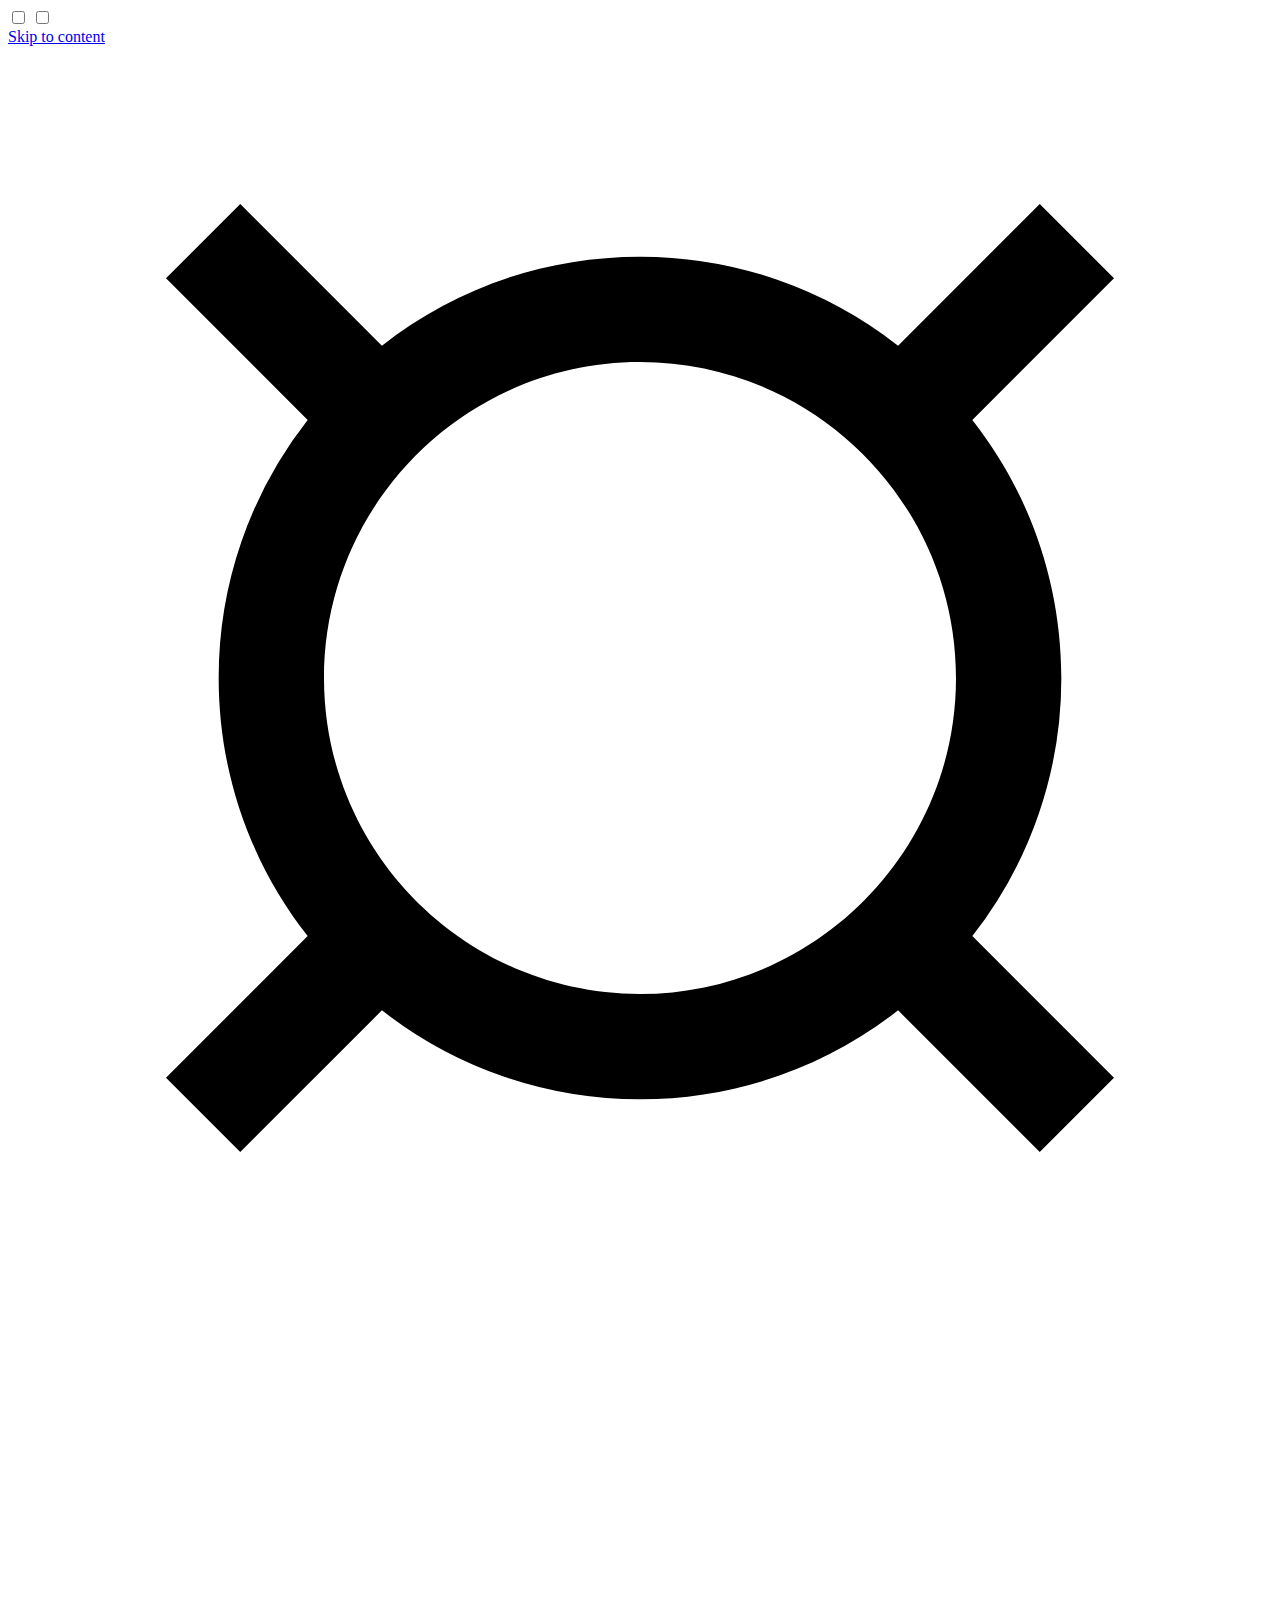
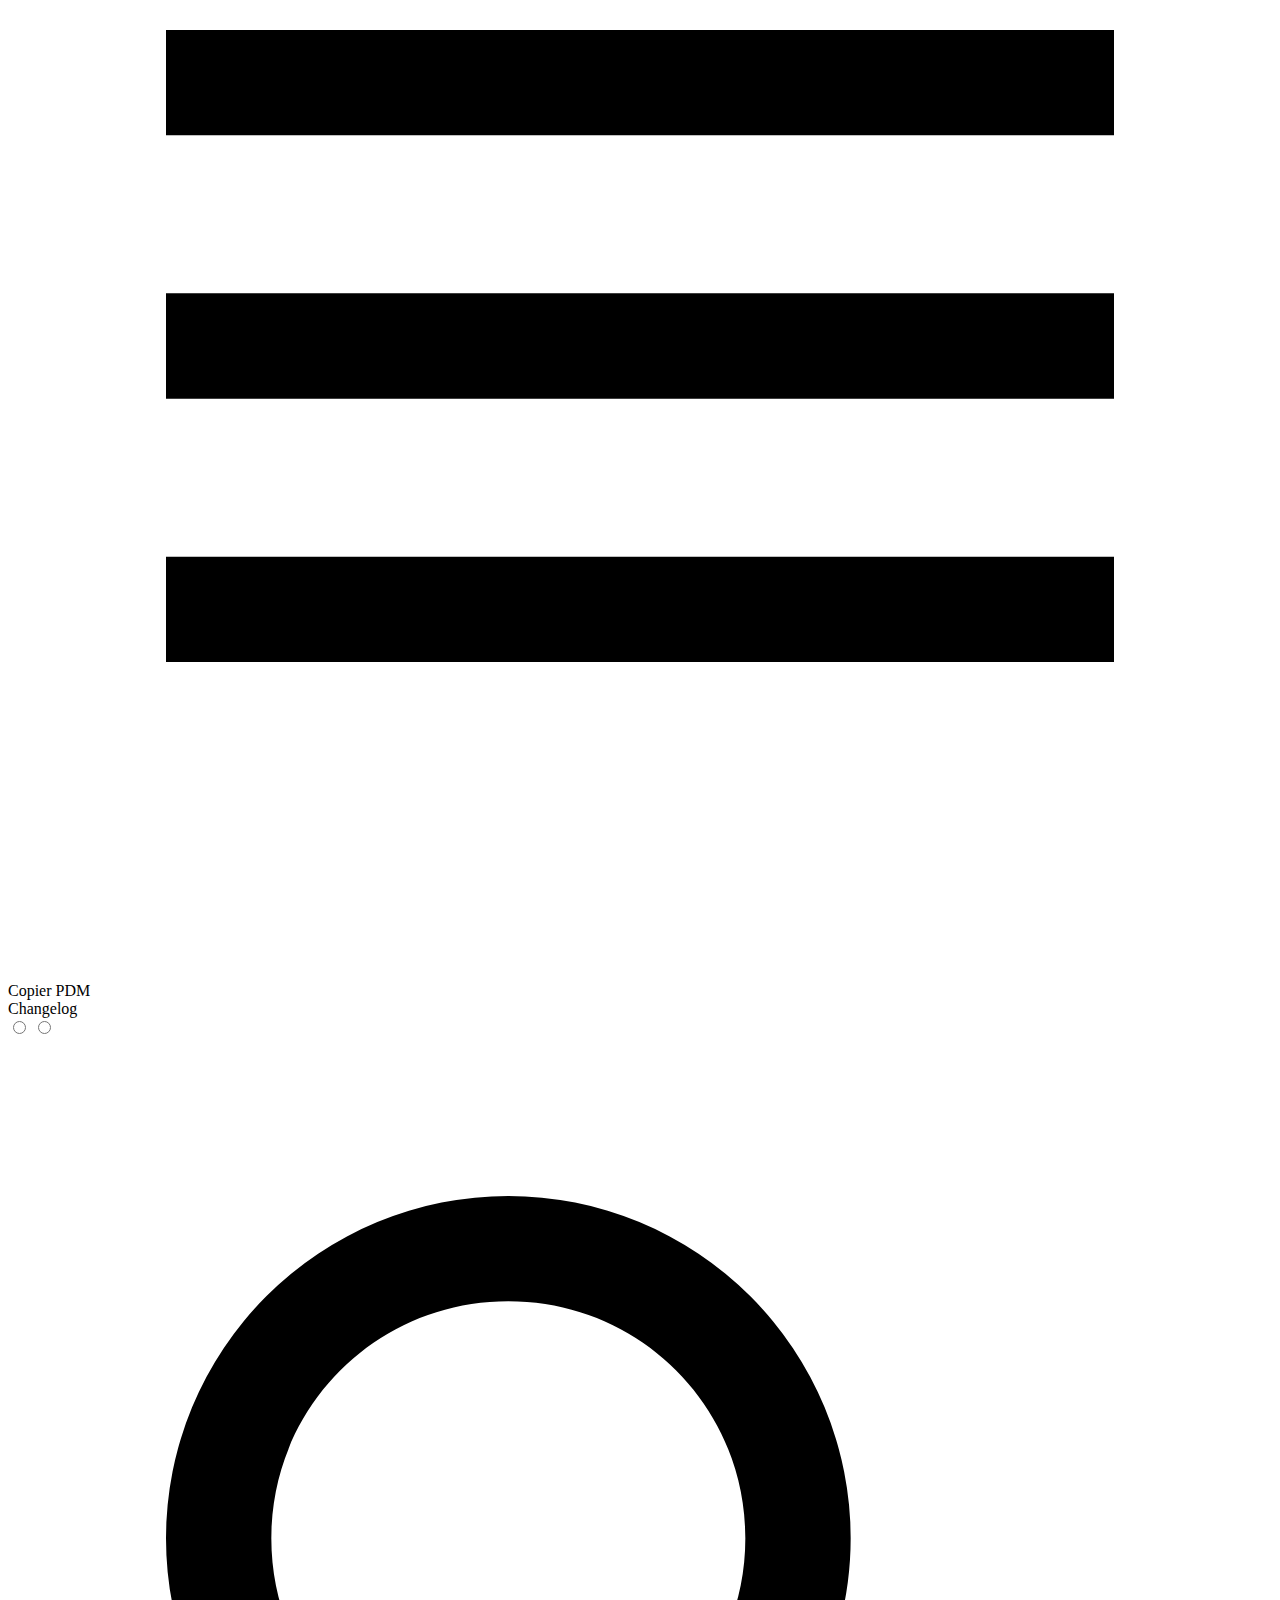
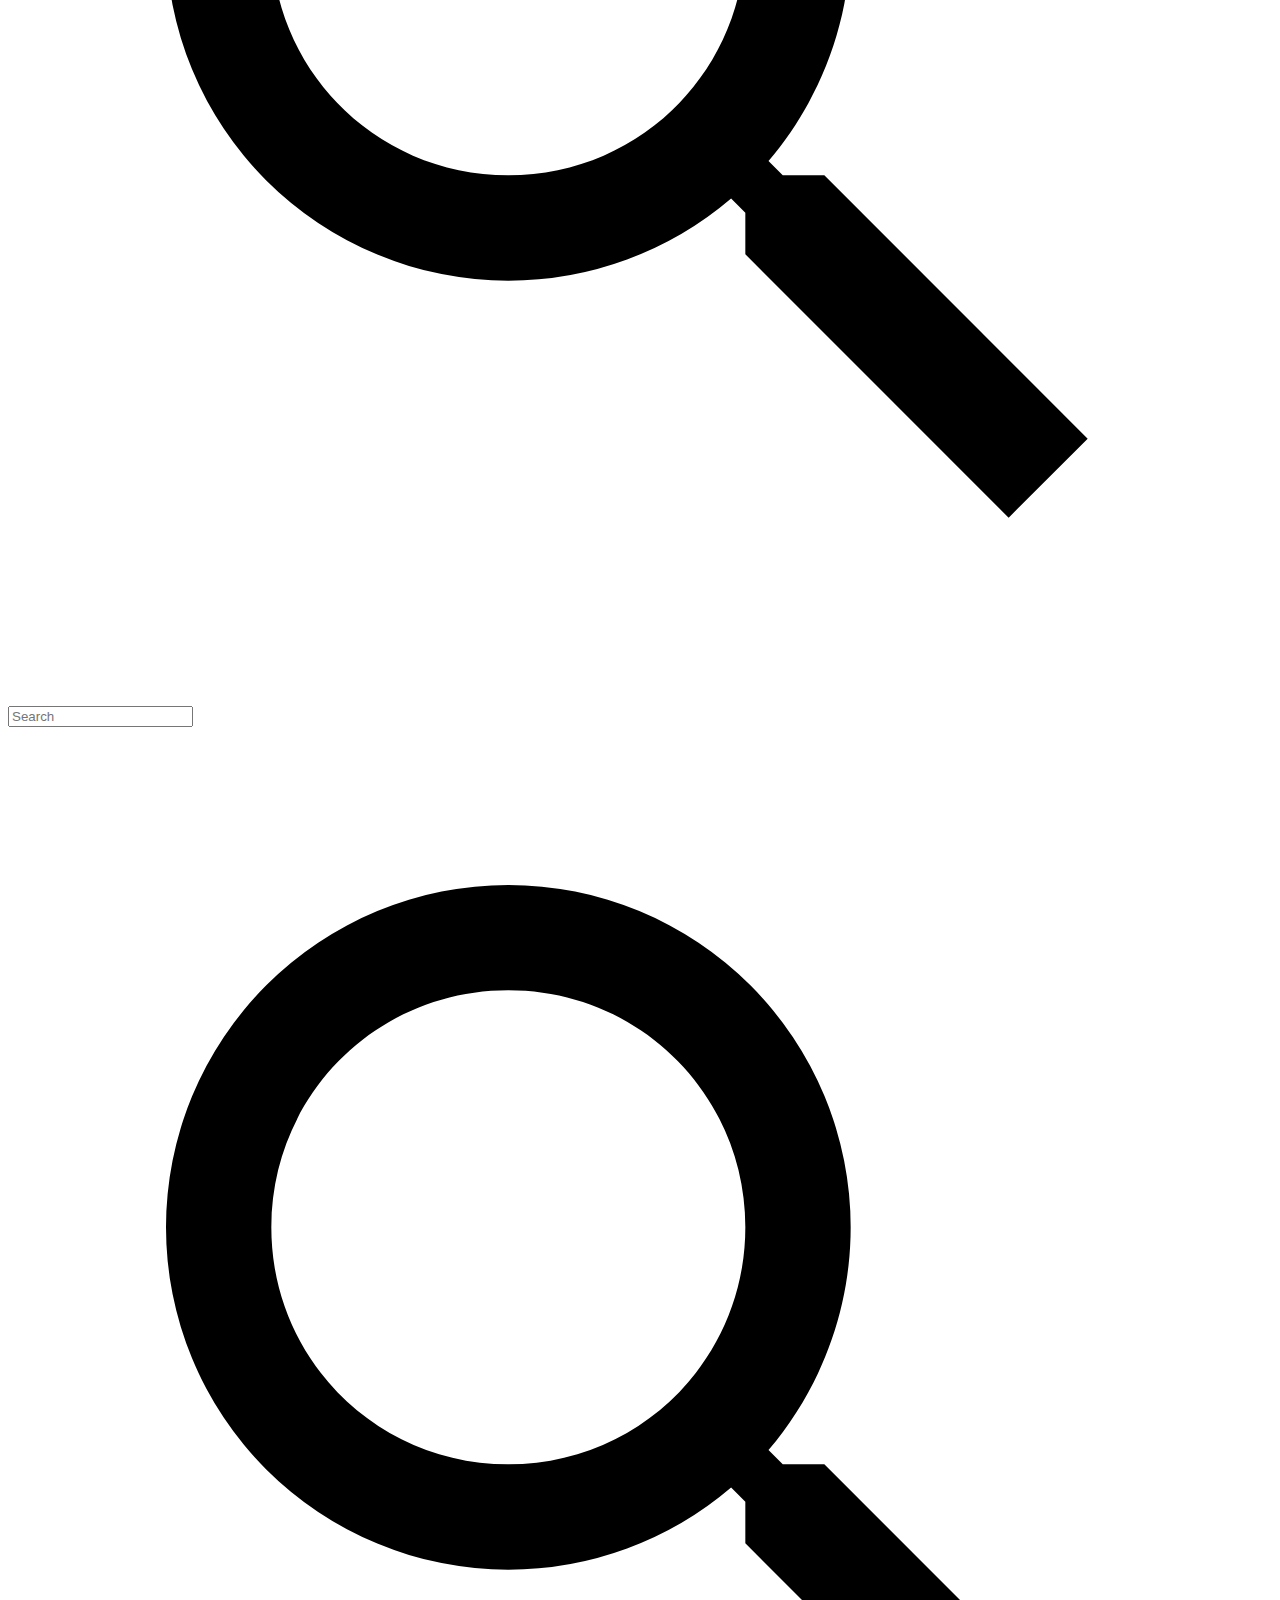
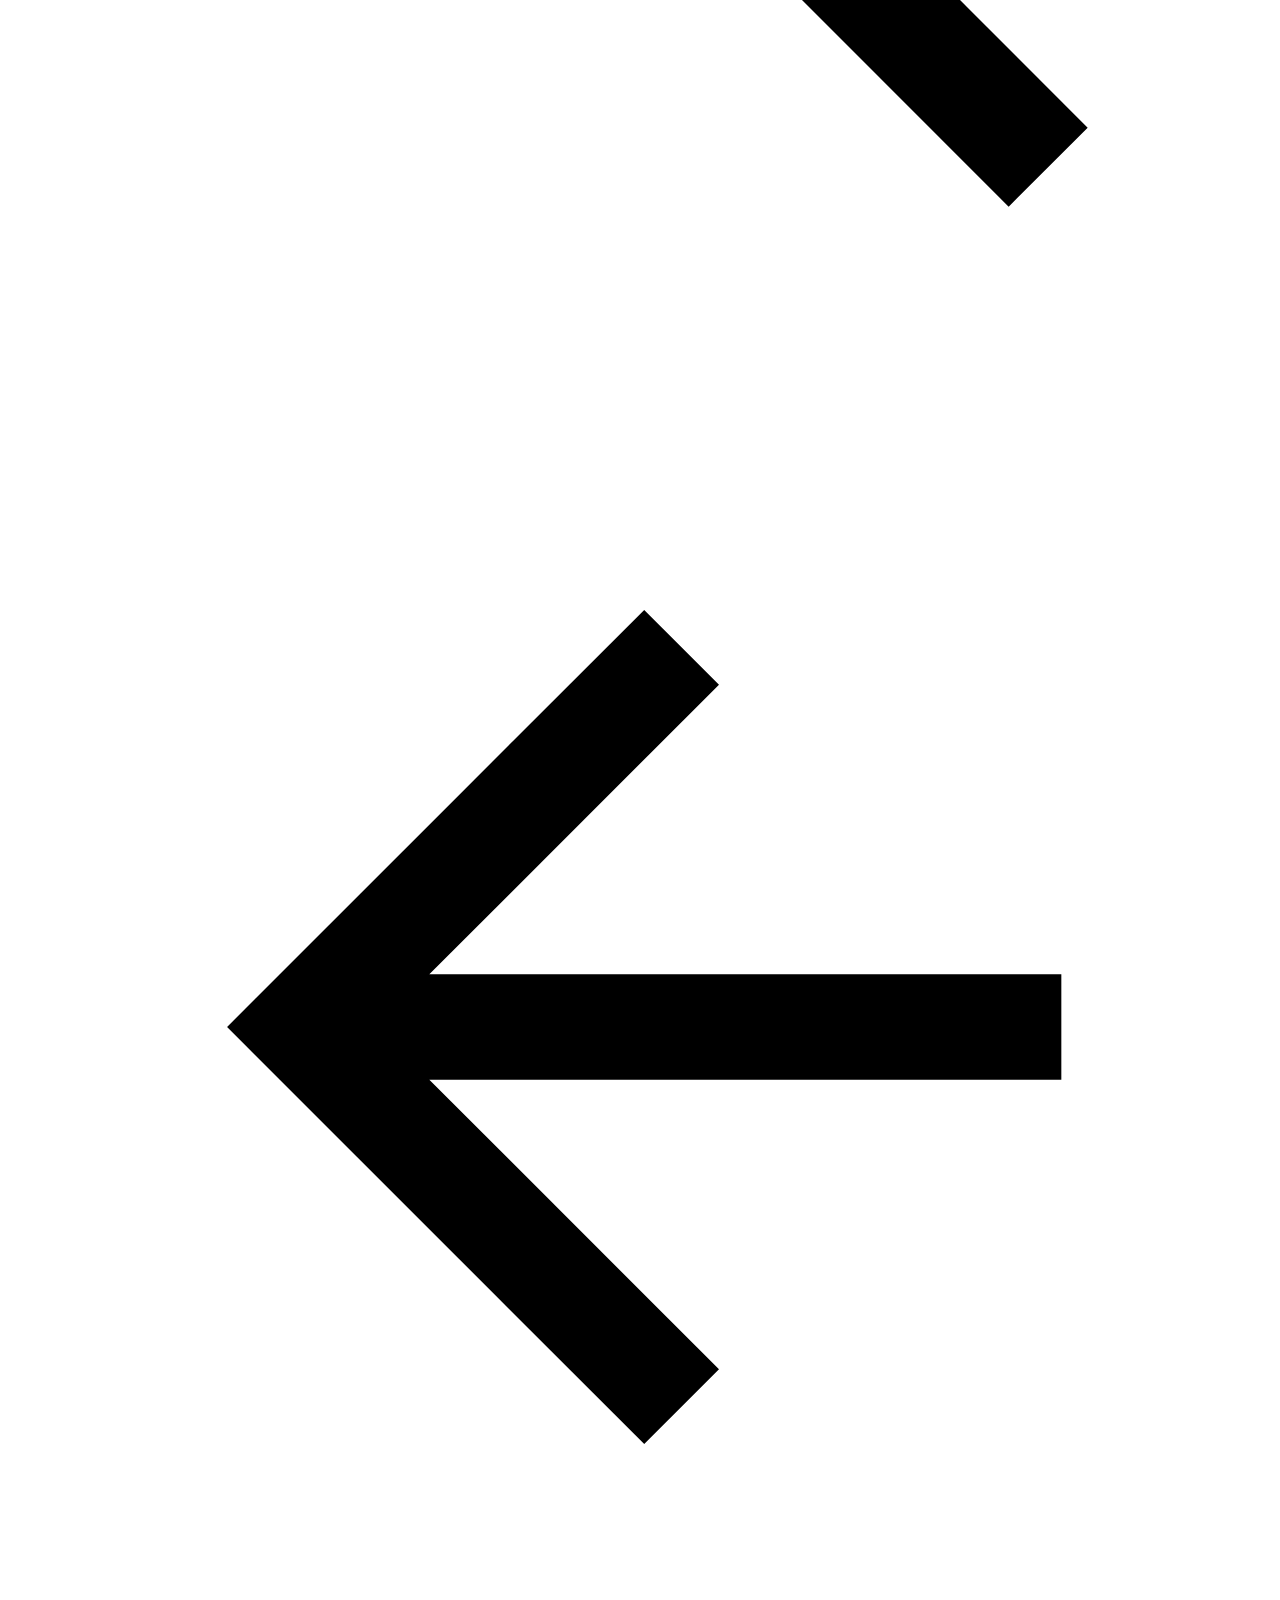
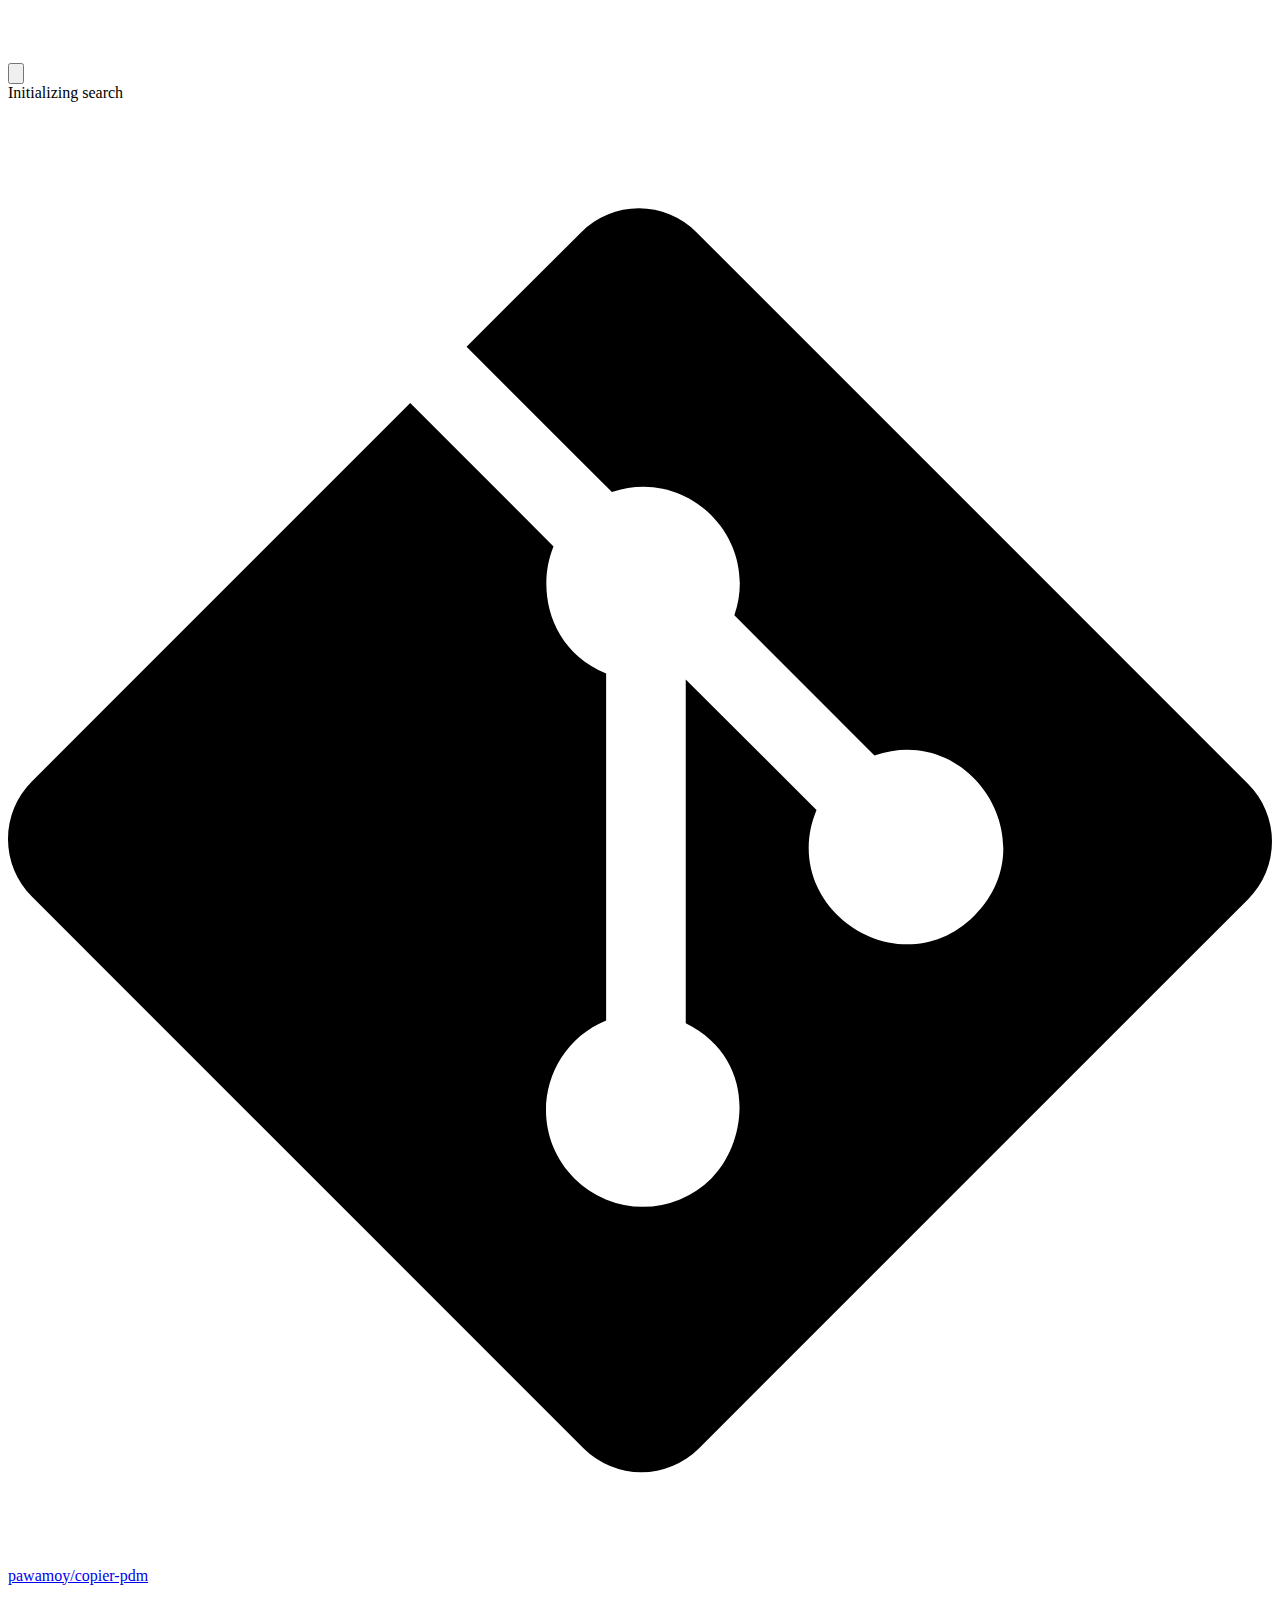
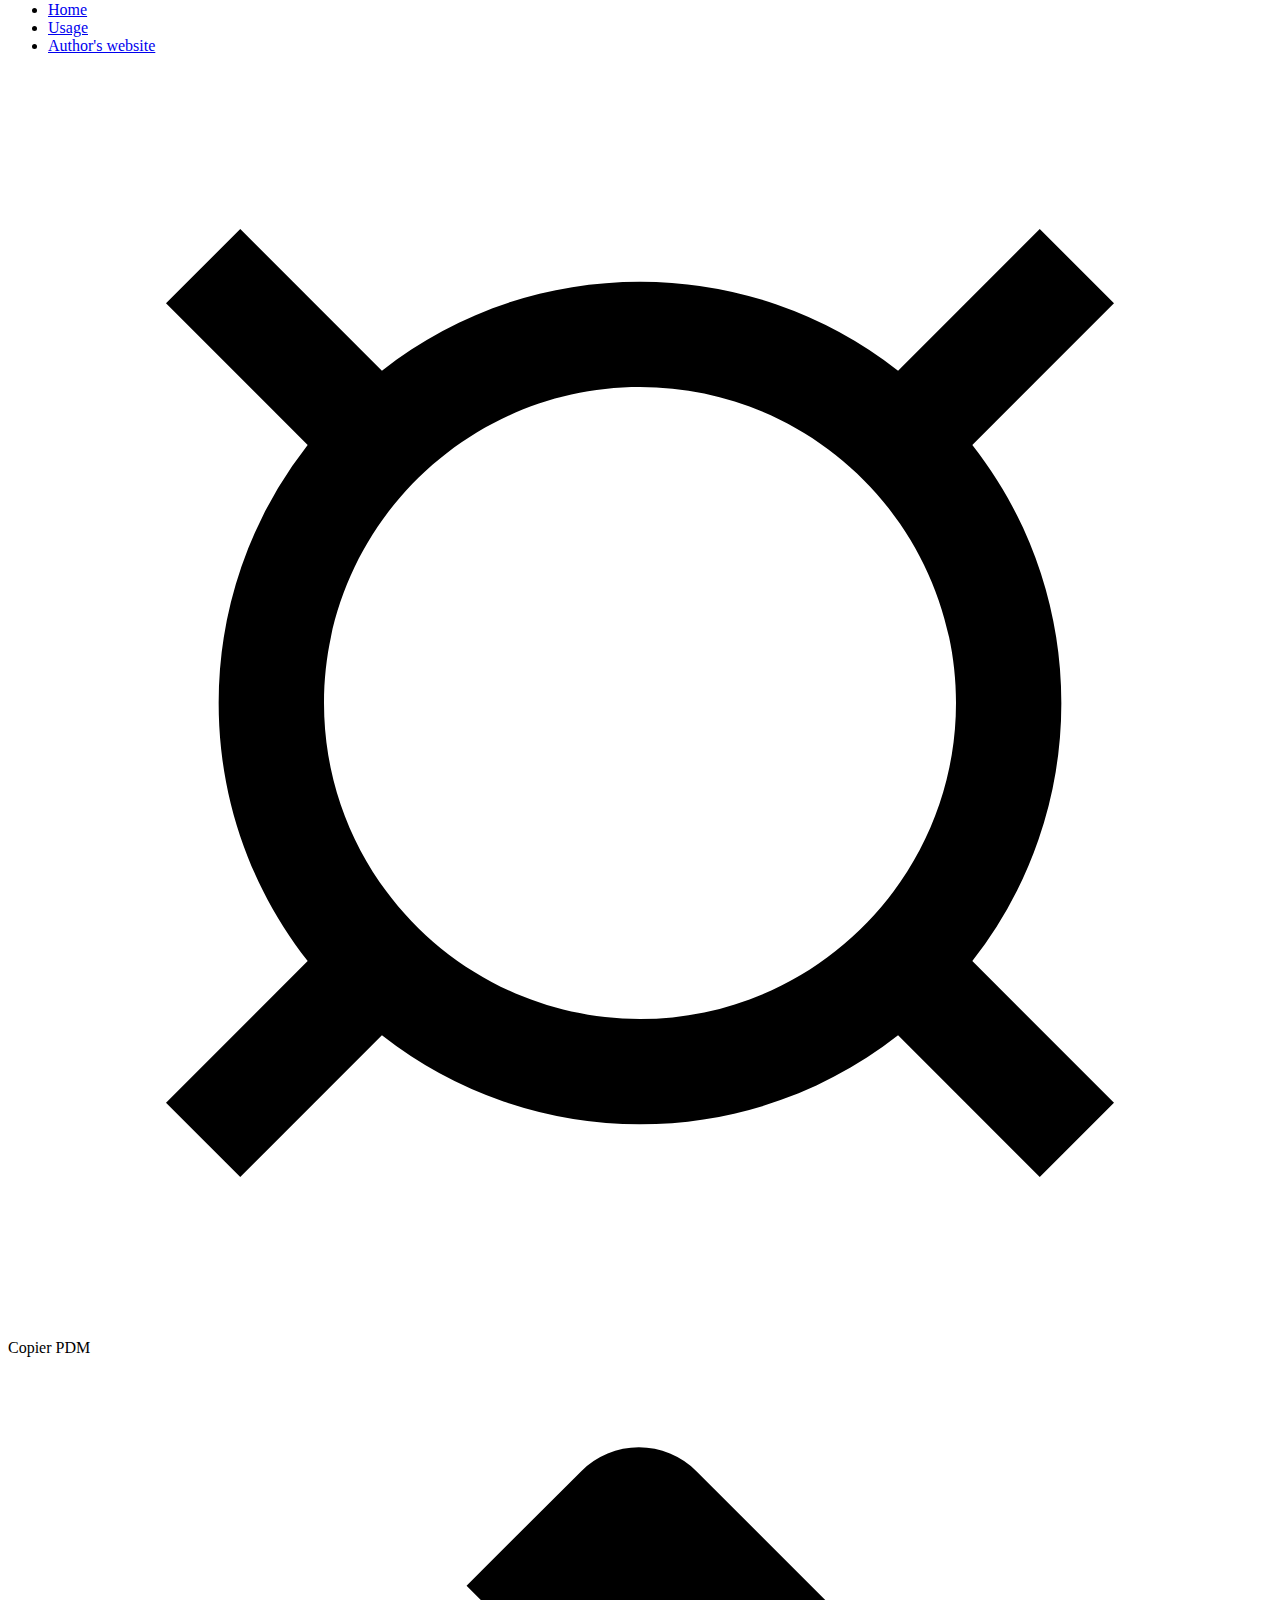
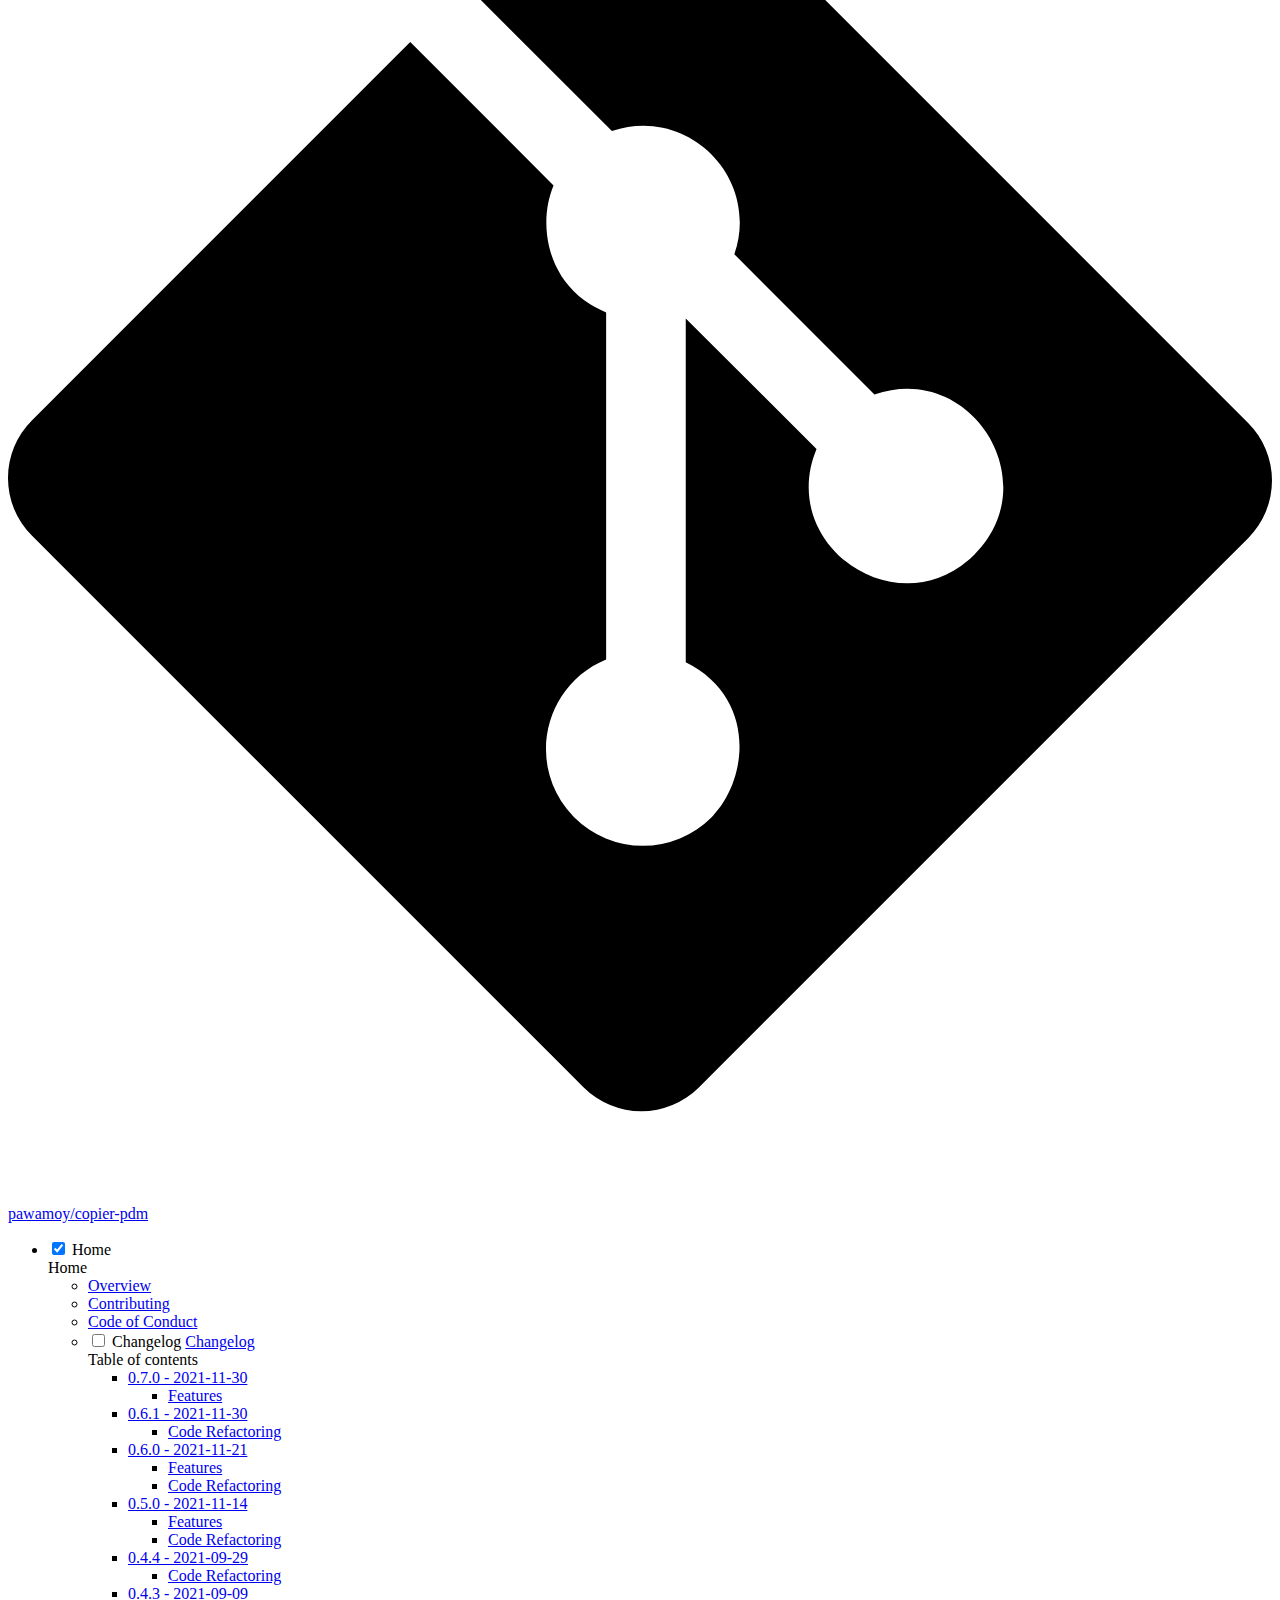
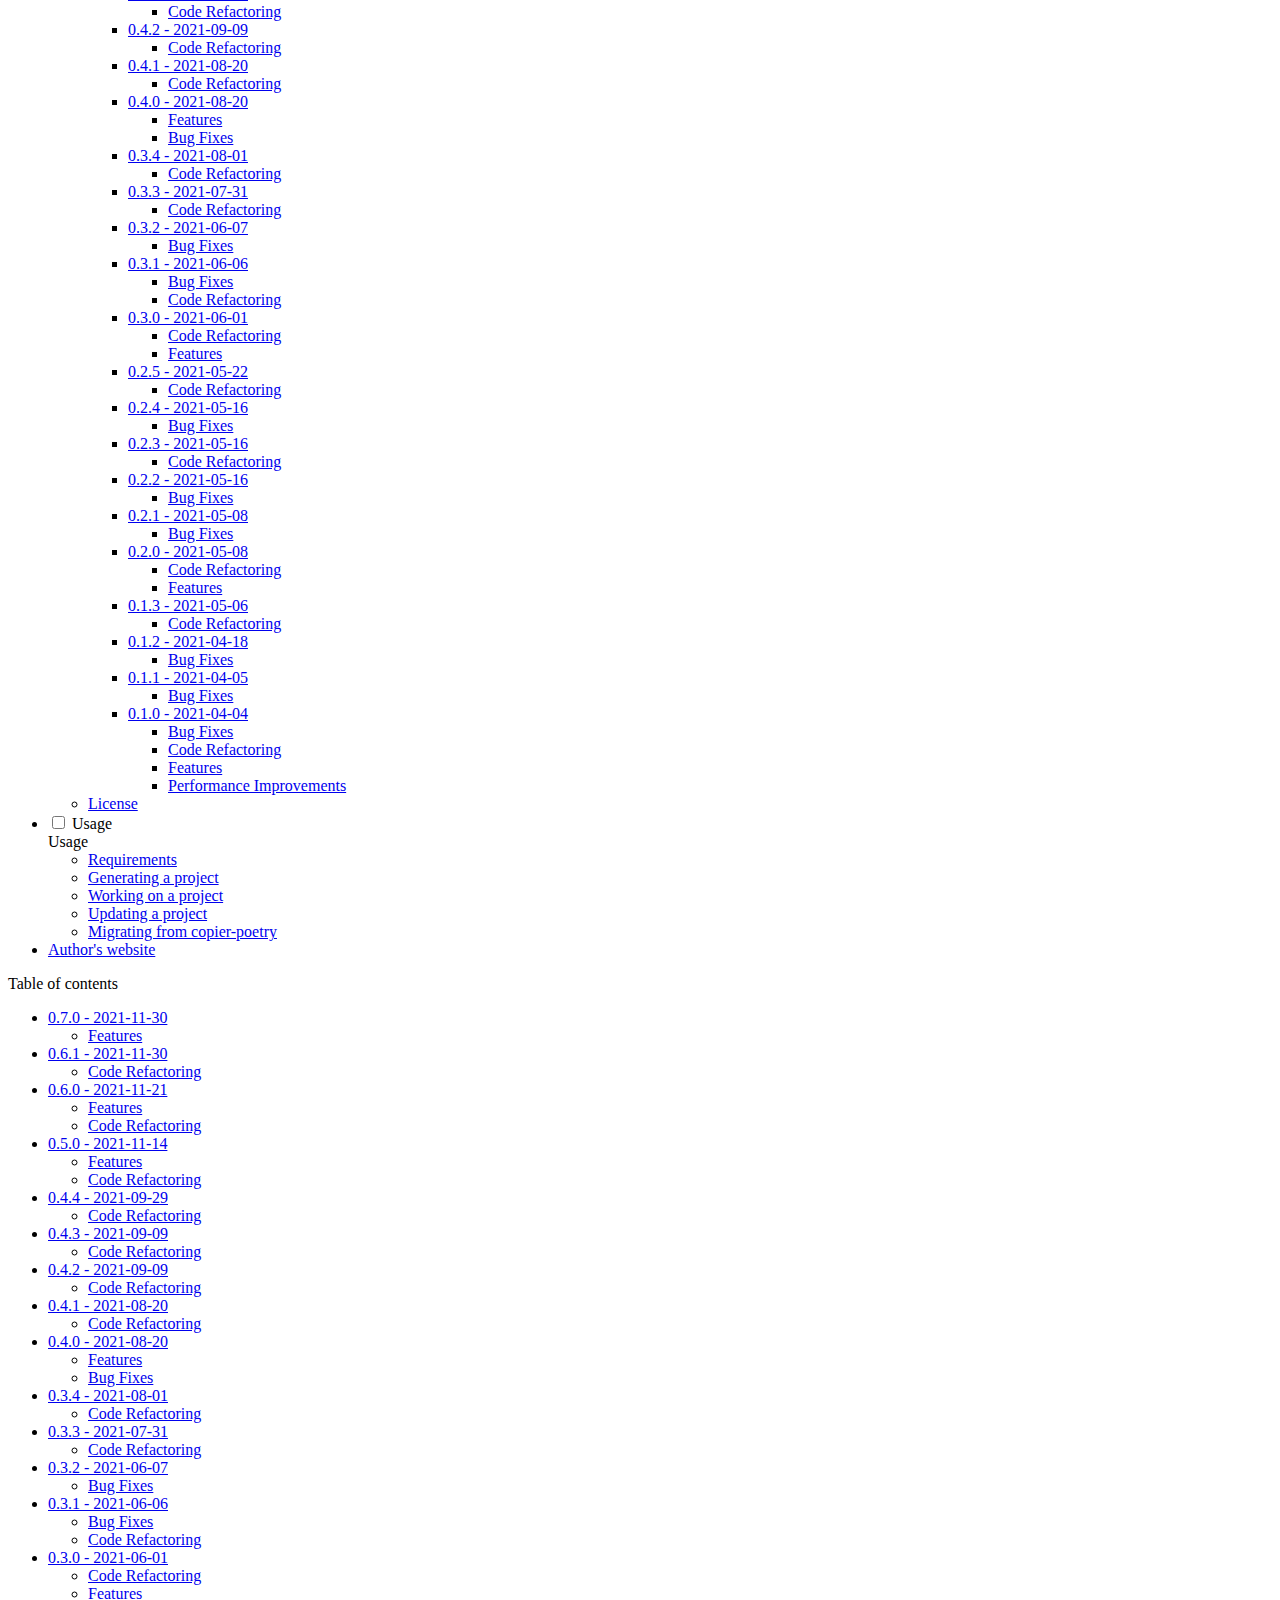
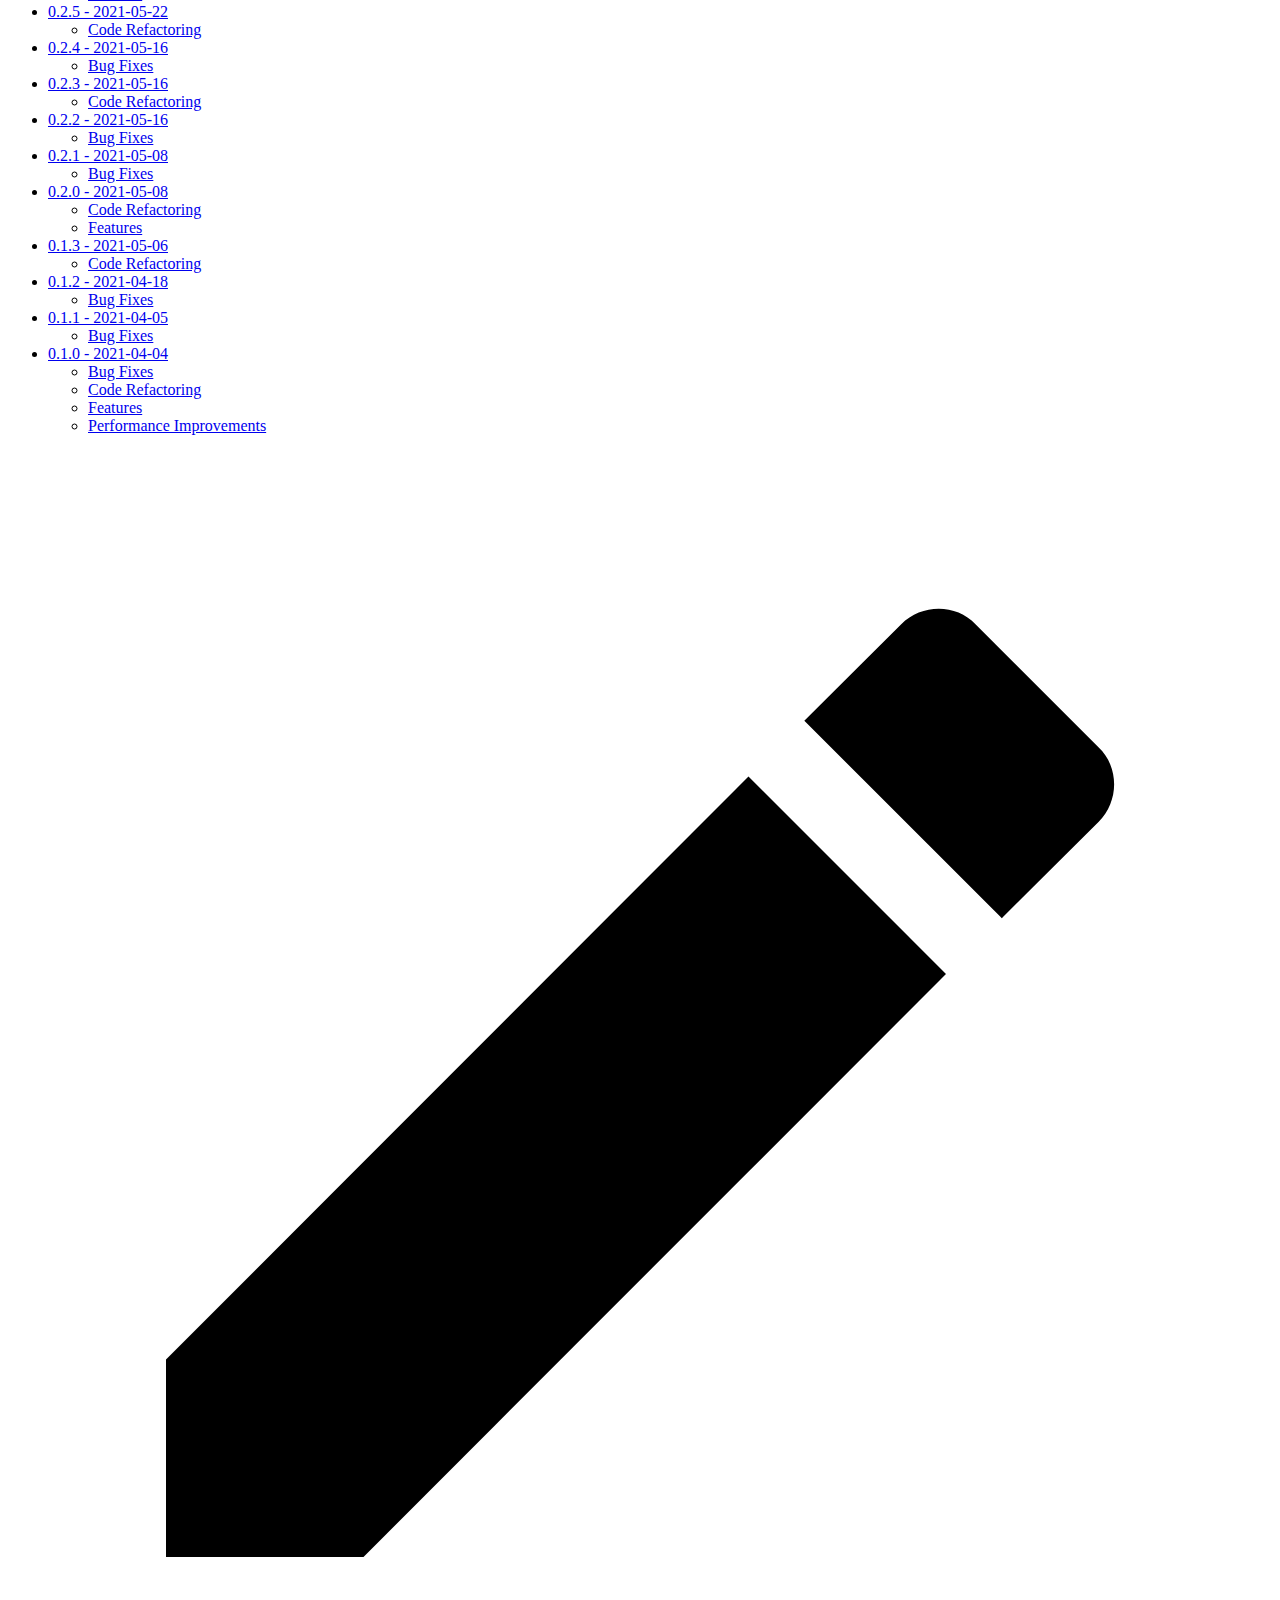
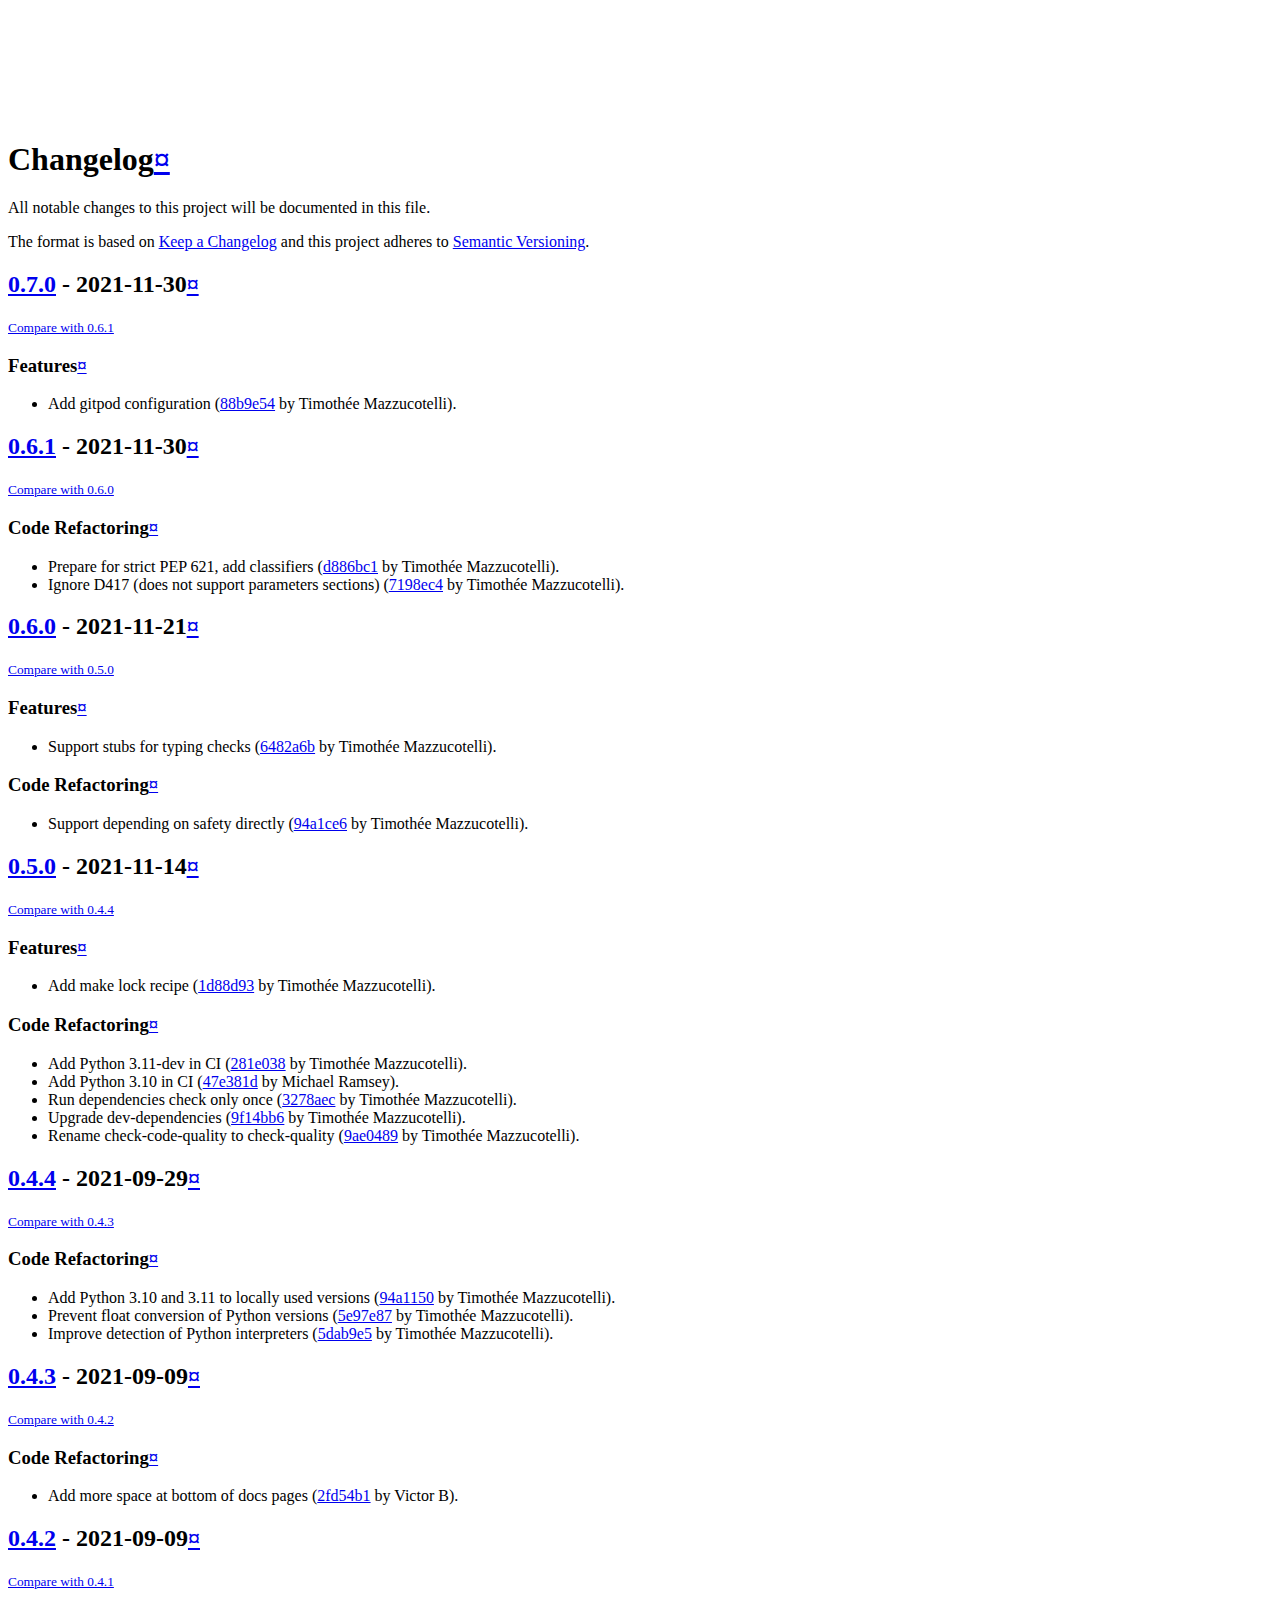
==== changelog/index.html @ 67719b6a "Deployed 54c4603 with MkDocs version: 1.2.3" ====
<!doctype html>
<html lang="en" class="no-js">
  <head>
    
      <meta charset="utf-8">
      <meta name="viewport" content="width=device-width,initial-scale=1">
      
        <meta name="description" content="Copier template for Python projects managed by PDM.">
      
      
      
        <link rel="canonical" href="https://pawamoy.github.io/copier-pdm/changelog/">
      
      <link rel="icon" href="../assets/images/favicon.png">
      <meta name="generator" content="mkdocs-1.2.3, mkdocs-material-8.0.1">
    
    
      
        <title>Changelog - Copier PDM</title>
      
    
    
      <link rel="stylesheet" href="../assets/stylesheets/main.816931ca.min.css">
      
        
        <link rel="stylesheet" href="../assets/stylesheets/palette.9204c3b2.min.css">
        
      
    
    
    
      
        
        <link rel="preconnect" href="https://fonts.gstatic.com" crossorigin>
        <link rel="stylesheet" href="https://fonts.googleapis.com/css?family=Roboto:300,400,400i,700%7CRoboto+Mono&display=fallback">
        <style>:root{--md-text-font:"Roboto";--md-code-font:"Roboto Mono"}</style>
      
    
    
      <link rel="stylesheet" href="../css/custom.css">
    
    <script>function __md_scope(e,t,_){return new URL(_||(t===localStorage?"..":".."),location).pathname+"."+e}function __md_get(e,t=localStorage,_){return JSON.parse(t.getItem(__md_scope(e,t,_)))}function __md_set(e,t,_=localStorage,o){try{_.setItem(__md_scope(e,_,o),JSON.stringify(t))}catch(e){}}</script>
    
      


    
    
  </head>
  
  
    
    
      
    
    
    
    
    <body dir="ltr" data-md-color-scheme="default" data-md-color-primary="teal" data-md-color-accent="purple">
  
    
    
      <script>var palette=__md_get("__palette");if(palette&&"object"==typeof palette.color)for(var[key,value]of Object.entries(palette.color))document.body.setAttribute("data-md-color-"+key,value)</script>
    
    <input class="md-toggle" data-md-toggle="drawer" type="checkbox" id="__drawer" autocomplete="off">
    <input class="md-toggle" data-md-toggle="search" type="checkbox" id="__search" autocomplete="off">
    <label class="md-overlay" for="__drawer"></label>
    <div data-md-component="skip">
      
        
        <a href="#changelog" class="md-skip">
          Skip to content
        </a>
      
    </div>
    <div data-md-component="announce">
      
    </div>
    
    
      

<header class="md-header" data-md-component="header">
  <nav class="md-header__inner md-grid" aria-label="Header">
    <a href=".." title="Copier PDM" class="md-header__button md-logo" aria-label="Copier PDM" data-md-component="logo">
      
  
  <svg xmlns="http://www.w3.org/2000/svg" viewBox="0 0 24 24"><path d="M4.41 3 3 4.41 5.69 7.1A7.924 7.924 0 0 0 4 12c0 1.85.63 3.55 1.69 4.9L3 19.59 4.41 21l2.69-2.69A7.924 7.924 0 0 0 12 20c1.85 0 3.55-.63 4.9-1.69L19.59 21 21 19.59l-2.69-2.69A7.924 7.924 0 0 0 20 12c0-1.85-.63-3.55-1.69-4.9L21 4.41 19.59 3 16.9 5.69A7.924 7.924 0 0 0 12 4c-1.85 0-3.55.63-4.9 1.69L4.41 3M12 6c3.31 0 6 2.69 6 6s-2.69 6-6 6-6-2.69-6-6 2.69-6 6-6z"/></svg>

    </a>
    <label class="md-header__button md-icon" for="__drawer">
      <svg xmlns="http://www.w3.org/2000/svg" viewBox="0 0 24 24"><path d="M3 6h18v2H3V6m0 5h18v2H3v-2m0 5h18v2H3v-2z"/></svg>
    </label>
    <div class="md-header__title" data-md-component="header-title">
      <div class="md-header__ellipsis">
        <div class="md-header__topic">
          <span class="md-ellipsis">
            Copier PDM
          </span>
        </div>
        <div class="md-header__topic" data-md-component="header-topic">
          <span class="md-ellipsis">
            
              Changelog
            
          </span>
        </div>
      </div>
    </div>
    
      <form class="md-header__option" data-md-component="palette">
        
          
          
          <input class="md-option" data-md-color-media="(prefers-color-scheme: light)" data-md-color-scheme="default" data-md-color-primary="teal" data-md-color-accent="purple"  aria-label="Switch to dark mode"  type="radio" name="__palette" id="__palette_1">
          
            <label class="md-header__button md-icon" title="Switch to dark mode" for="__palette_2" hidden>
              <svg xmlns="http://www.w3.org/2000/svg" viewBox="0 0 24 24"><path d="M12 7a5 5 0 0 1 5 5 5 5 0 0 1-5 5 5 5 0 0 1-5-5 5 5 0 0 1 5-5m0 2a3 3 0 0 0-3 3 3 3 0 0 0 3 3 3 3 0 0 0 3-3 3 3 0 0 0-3-3m0-7 2.39 3.42C13.65 5.15 12.84 5 12 5c-.84 0-1.65.15-2.39.42L12 2M3.34 7l4.16-.35A7.2 7.2 0 0 0 5.94 8.5c-.44.74-.69 1.5-.83 2.29L3.34 7m.02 10 1.76-3.77a7.131 7.131 0 0 0 2.38 4.14L3.36 17M20.65 7l-1.77 3.79a7.023 7.023 0 0 0-2.38-4.15l4.15.36m-.01 10-4.14.36c.59-.51 1.12-1.14 1.54-1.86.42-.73.69-1.5.83-2.29L20.64 17M12 22l-2.41-3.44c.74.27 1.55.44 2.41.44.82 0 1.63-.17 2.37-.44L12 22z"/></svg>
            </label>
          
        
          
          
          <input class="md-option" data-md-color-media="(prefers-color-scheme: dark)" data-md-color-scheme="slate" data-md-color-primary="black" data-md-color-accent="lime"  aria-label="Switch to light mode"  type="radio" name="__palette" id="__palette_2">
          
            <label class="md-header__button md-icon" title="Switch to light mode" for="__palette_1" hidden>
              <svg xmlns="http://www.w3.org/2000/svg" viewBox="0 0 24 24"><path d="m17.75 4.09-2.53 1.94.91 3.06-2.63-1.81-2.63 1.81.91-3.06-2.53-1.94L12.44 4l1.06-3 1.06 3 3.19.09m3.5 6.91-1.64 1.25.59 1.98-1.7-1.17-1.7 1.17.59-1.98L15.75 11l2.06-.05L18.5 9l.69 1.95 2.06.05m-2.28 4.95c.83-.08 1.72 1.1 1.19 1.85-.32.45-.66.87-1.08 1.27C15.17 23 8.84 23 4.94 19.07c-3.91-3.9-3.91-10.24 0-14.14.4-.4.82-.76 1.27-1.08.75-.53 1.93.36 1.85 1.19-.27 2.86.69 5.83 2.89 8.02a9.96 9.96 0 0 0 8.02 2.89m-1.64 2.02a12.08 12.08 0 0 1-7.8-3.47c-2.17-2.19-3.33-5-3.49-7.82-2.81 3.14-2.7 7.96.31 10.98 3.02 3.01 7.84 3.12 10.98.31z"/></svg>
            </label>
          
        
      </form>
    
    
    
      <label class="md-header__button md-icon" for="__search">
        <svg xmlns="http://www.w3.org/2000/svg" viewBox="0 0 24 24"><path d="M9.5 3A6.5 6.5 0 0 1 16 9.5c0 1.61-.59 3.09-1.56 4.23l.27.27h.79l5 5-1.5 1.5-5-5v-.79l-.27-.27A6.516 6.516 0 0 1 9.5 16 6.5 6.5 0 0 1 3 9.5 6.5 6.5 0 0 1 9.5 3m0 2C7 5 5 7 5 9.5S7 14 9.5 14 14 12 14 9.5 12 5 9.5 5z"/></svg>
      </label>
      <div class="md-search" data-md-component="search" role="dialog">
  <label class="md-search__overlay" for="__search"></label>
  <div class="md-search__inner" role="search">
    <form class="md-search__form" name="search">
      <input type="text" class="md-search__input" name="query" aria-label="Search" placeholder="Search" autocapitalize="off" autocorrect="off" autocomplete="off" spellcheck="false" data-md-component="search-query" required>
      <label class="md-search__icon md-icon" for="__search">
        <svg xmlns="http://www.w3.org/2000/svg" viewBox="0 0 24 24"><path d="M9.5 3A6.5 6.5 0 0 1 16 9.5c0 1.61-.59 3.09-1.56 4.23l.27.27h.79l5 5-1.5 1.5-5-5v-.79l-.27-.27A6.516 6.516 0 0 1 9.5 16 6.5 6.5 0 0 1 3 9.5 6.5 6.5 0 0 1 9.5 3m0 2C7 5 5 7 5 9.5S7 14 9.5 14 14 12 14 9.5 12 5 9.5 5z"/></svg>
        <svg xmlns="http://www.w3.org/2000/svg" viewBox="0 0 24 24"><path d="M20 11v2H8l5.5 5.5-1.42 1.42L4.16 12l7.92-7.92L13.5 5.5 8 11h12z"/></svg>
      </label>
      <nav class="md-search__options" aria-label="Search">
        
        <button type="reset" class="md-search__icon md-icon" aria-label="Clear" tabindex="-1">
          <svg xmlns="http://www.w3.org/2000/svg" viewBox="0 0 24 24"><path d="M19 6.41 17.59 5 12 10.59 6.41 5 5 6.41 10.59 12 5 17.59 6.41 19 12 13.41 17.59 19 19 17.59 13.41 12 19 6.41z"/></svg>
        </button>
      </nav>
      
    </form>
    <div class="md-search__output">
      <div class="md-search__scrollwrap" data-md-scrollfix>
        <div class="md-search-result" data-md-component="search-result">
          <div class="md-search-result__meta">
            Initializing search
          </div>
          <ol class="md-search-result__list"></ol>
        </div>
      </div>
    </div>
  </div>
</div>
    
    
      <div class="md-header__source">
        <a href="https://github.com/pawamoy/copier-pdm/" title="Go to repository" class="md-source" data-md-component="source">
  <div class="md-source__icon md-icon">
    
    <svg xmlns="http://www.w3.org/2000/svg" viewBox="0 0 448 512"><path d="M439.55 236.05 244 40.45a28.87 28.87 0 0 0-40.81 0l-40.66 40.63 51.52 51.52c27.06-9.14 52.68 16.77 43.39 43.68l49.66 49.66c34.23-11.8 61.18 31 35.47 56.69-26.49 26.49-70.21-2.87-56-37.34L240.22 199v121.85c25.3 12.54 22.26 41.85 9.08 55a34.34 34.34 0 0 1-48.55 0c-17.57-17.6-11.07-46.91 11.25-56v-123c-20.8-8.51-24.6-30.74-18.64-45L142.57 101 8.45 235.14a28.86 28.86 0 0 0 0 40.81l195.61 195.6a28.86 28.86 0 0 0 40.8 0l194.69-194.69a28.86 28.86 0 0 0 0-40.81z"/></svg>
  </div>
  <div class="md-source__repository">
    pawamoy/copier-pdm
  </div>
</a>
      </div>
    
  </nav>
  
</header>
    
    <div class="md-container" data-md-component="container">
      
      
        
          
            
<nav class="md-tabs" aria-label="Tabs" data-md-component="tabs">
  <div class="md-tabs__inner md-grid">
    <ul class="md-tabs__list">
      
        
  
  
    
  


  
  
  
    <li class="md-tabs__item">
      <a href=".." class="md-tabs__link md-tabs__link--active">
        Home
      </a>
    </li>
  

      
        
  
  


  
  
  
    <li class="md-tabs__item">
      <a href="../requirements/" class="md-tabs__link">
        Usage
      </a>
    </li>
  

      
        
  
  


  <li class="md-tabs__item">
    <a href="https://pawamoy.github.io/" class="md-tabs__link">
      Author's website
    </a>
  </li>

      
    </ul>
  </div>
</nav>
          
        
      
      <main class="md-main" data-md-component="main">
        <div class="md-main__inner md-grid">
          
            
              
              <div class="md-sidebar md-sidebar--primary" data-md-component="sidebar" data-md-type="navigation" >
                <div class="md-sidebar__scrollwrap">
                  <div class="md-sidebar__inner">
                    

  


<nav class="md-nav md-nav--primary md-nav--lifted" aria-label="Navigation" data-md-level="0">
  <label class="md-nav__title" for="__drawer">
    <a href=".." title="Copier PDM" class="md-nav__button md-logo" aria-label="Copier PDM" data-md-component="logo">
      
  
  <svg xmlns="http://www.w3.org/2000/svg" viewBox="0 0 24 24"><path d="M4.41 3 3 4.41 5.69 7.1A7.924 7.924 0 0 0 4 12c0 1.85.63 3.55 1.69 4.9L3 19.59 4.41 21l2.69-2.69A7.924 7.924 0 0 0 12 20c1.85 0 3.55-.63 4.9-1.69L19.59 21 21 19.59l-2.69-2.69A7.924 7.924 0 0 0 20 12c0-1.85-.63-3.55-1.69-4.9L21 4.41 19.59 3 16.9 5.69A7.924 7.924 0 0 0 12 4c-1.85 0-3.55.63-4.9 1.69L4.41 3M12 6c3.31 0 6 2.69 6 6s-2.69 6-6 6-6-2.69-6-6 2.69-6 6-6z"/></svg>

    </a>
    Copier PDM
  </label>
  
    <div class="md-nav__source">
      <a href="https://github.com/pawamoy/copier-pdm/" title="Go to repository" class="md-source" data-md-component="source">
  <div class="md-source__icon md-icon">
    
    <svg xmlns="http://www.w3.org/2000/svg" viewBox="0 0 448 512"><path d="M439.55 236.05 244 40.45a28.87 28.87 0 0 0-40.81 0l-40.66 40.63 51.52 51.52c27.06-9.14 52.68 16.77 43.39 43.68l49.66 49.66c34.23-11.8 61.18 31 35.47 56.69-26.49 26.49-70.21-2.87-56-37.34L240.22 199v121.85c25.3 12.54 22.26 41.85 9.08 55a34.34 34.34 0 0 1-48.55 0c-17.57-17.6-11.07-46.91 11.25-56v-123c-20.8-8.51-24.6-30.74-18.64-45L142.57 101 8.45 235.14a28.86 28.86 0 0 0 0 40.81l195.61 195.6a28.86 28.86 0 0 0 40.8 0l194.69-194.69a28.86 28.86 0 0 0 0-40.81z"/></svg>
  </div>
  <div class="md-source__repository">
    pawamoy/copier-pdm
  </div>
</a>
    </div>
  
  <ul class="md-nav__list" data-md-scrollfix>
    
      
      
      

  
  
    
  
  
    
    <li class="md-nav__item md-nav__item--active md-nav__item--nested">
      
      
        <input class="md-nav__toggle md-toggle" data-md-toggle="__nav_1" type="checkbox" id="__nav_1" checked>
      
      
      
      
        <label class="md-nav__link" for="__nav_1">
          Home
          <span class="md-nav__icon md-icon"></span>
        </label>
      
      <nav class="md-nav" aria-label="Home" data-md-level="1">
        <label class="md-nav__title" for="__nav_1">
          <span class="md-nav__icon md-icon"></span>
          Home
        </label>
        <ul class="md-nav__list" data-md-scrollfix>
          
            
              
  
  
  
    <li class="md-nav__item">
      <a href=".." class="md-nav__link">
        Overview
      </a>
    </li>
  

            
          
            
              
  
  
  
    <li class="md-nav__item">
      <a href="../contributing/" class="md-nav__link">
        Contributing
      </a>
    </li>
  

            
          
            
              
  
  
  
    <li class="md-nav__item">
      <a href="../code_of_conduct/" class="md-nav__link">
        Code of Conduct
      </a>
    </li>
  

            
          
            
              
  
  
    
  
  
    <li class="md-nav__item md-nav__item--active">
      
      <input class="md-nav__toggle md-toggle" data-md-toggle="toc" type="checkbox" id="__toc">
      
      
        
      
      
        <label class="md-nav__link md-nav__link--active" for="__toc">
          Changelog
          <span class="md-nav__icon md-icon"></span>
        </label>
      
      <a href="./" class="md-nav__link md-nav__link--active">
        Changelog
      </a>
      
        

<nav class="md-nav md-nav--secondary" aria-label="Table of contents">
  
  
  
    
  
  
    <label class="md-nav__title" for="__toc">
      <span class="md-nav__icon md-icon"></span>
      Table of contents
    </label>
    <ul class="md-nav__list" data-md-component="toc" data-md-scrollfix>
      
        <li class="md-nav__item">
  <a href="#070-2021-11-30" class="md-nav__link">
    0.7.0 - 2021-11-30
  </a>
  
    <nav class="md-nav" aria-label="0.7.0 - 2021-11-30">
      <ul class="md-nav__list">
        
          <li class="md-nav__item">
  <a href="#features" class="md-nav__link">
    Features
  </a>
  
</li>
        
      </ul>
    </nav>
  
</li>
      
        <li class="md-nav__item">
  <a href="#061-2021-11-30" class="md-nav__link">
    0.6.1 - 2021-11-30
  </a>
  
    <nav class="md-nav" aria-label="0.6.1 - 2021-11-30">
      <ul class="md-nav__list">
        
          <li class="md-nav__item">
  <a href="#code-refactoring" class="md-nav__link">
    Code Refactoring
  </a>
  
</li>
        
      </ul>
    </nav>
  
</li>
      
        <li class="md-nav__item">
  <a href="#060-2021-11-21" class="md-nav__link">
    0.6.0 - 2021-11-21
  </a>
  
    <nav class="md-nav" aria-label="0.6.0 - 2021-11-21">
      <ul class="md-nav__list">
        
          <li class="md-nav__item">
  <a href="#features_1" class="md-nav__link">
    Features
  </a>
  
</li>
        
          <li class="md-nav__item">
  <a href="#code-refactoring_1" class="md-nav__link">
    Code Refactoring
  </a>
  
</li>
        
      </ul>
    </nav>
  
</li>
      
        <li class="md-nav__item">
  <a href="#050-2021-11-14" class="md-nav__link">
    0.5.0 - 2021-11-14
  </a>
  
    <nav class="md-nav" aria-label="0.5.0 - 2021-11-14">
      <ul class="md-nav__list">
        
          <li class="md-nav__item">
  <a href="#features_2" class="md-nav__link">
    Features
  </a>
  
</li>
        
          <li class="md-nav__item">
  <a href="#code-refactoring_2" class="md-nav__link">
    Code Refactoring
  </a>
  
</li>
        
      </ul>
    </nav>
  
</li>
      
        <li class="md-nav__item">
  <a href="#044-2021-09-29" class="md-nav__link">
    0.4.4 - 2021-09-29
  </a>
  
    <nav class="md-nav" aria-label="0.4.4 - 2021-09-29">
      <ul class="md-nav__list">
        
          <li class="md-nav__item">
  <a href="#code-refactoring_3" class="md-nav__link">
    Code Refactoring
  </a>
  
</li>
        
      </ul>
    </nav>
  
</li>
      
        <li class="md-nav__item">
  <a href="#043-2021-09-09" class="md-nav__link">
    0.4.3 - 2021-09-09
  </a>
  
    <nav class="md-nav" aria-label="0.4.3 - 2021-09-09">
      <ul class="md-nav__list">
        
          <li class="md-nav__item">
  <a href="#code-refactoring_4" class="md-nav__link">
    Code Refactoring
  </a>
  
</li>
        
      </ul>
    </nav>
  
</li>
      
        <li class="md-nav__item">
  <a href="#042-2021-09-09" class="md-nav__link">
    0.4.2 - 2021-09-09
  </a>
  
    <nav class="md-nav" aria-label="0.4.2 - 2021-09-09">
      <ul class="md-nav__list">
        
          <li class="md-nav__item">
  <a href="#code-refactoring_5" class="md-nav__link">
    Code Refactoring
  </a>
  
</li>
        
      </ul>
    </nav>
  
</li>
      
        <li class="md-nav__item">
  <a href="#041-2021-08-20" class="md-nav__link">
    0.4.1 - 2021-08-20
  </a>
  
    <nav class="md-nav" aria-label="0.4.1 - 2021-08-20">
      <ul class="md-nav__list">
        
          <li class="md-nav__item">
  <a href="#code-refactoring_6" class="md-nav__link">
    Code Refactoring
  </a>
  
</li>
        
      </ul>
    </nav>
  
</li>
      
        <li class="md-nav__item">
  <a href="#040-2021-08-20" class="md-nav__link">
    0.4.0 - 2021-08-20
  </a>
  
    <nav class="md-nav" aria-label="0.4.0 - 2021-08-20">
      <ul class="md-nav__list">
        
          <li class="md-nav__item">
  <a href="#features_3" class="md-nav__link">
    Features
  </a>
  
</li>
        
          <li class="md-nav__item">
  <a href="#bug-fixes" class="md-nav__link">
    Bug Fixes
  </a>
  
</li>
        
      </ul>
    </nav>
  
</li>
      
        <li class="md-nav__item">
  <a href="#034-2021-08-01" class="md-nav__link">
    0.3.4 - 2021-08-01
  </a>
  
    <nav class="md-nav" aria-label="0.3.4 - 2021-08-01">
      <ul class="md-nav__list">
        
          <li class="md-nav__item">
  <a href="#code-refactoring_7" class="md-nav__link">
    Code Refactoring
  </a>
  
</li>
        
      </ul>
    </nav>
  
</li>
      
        <li class="md-nav__item">
  <a href="#033-2021-07-31" class="md-nav__link">
    0.3.3 - 2021-07-31
  </a>
  
    <nav class="md-nav" aria-label="0.3.3 - 2021-07-31">
      <ul class="md-nav__list">
        
          <li class="md-nav__item">
  <a href="#code-refactoring_8" class="md-nav__link">
    Code Refactoring
  </a>
  
</li>
        
      </ul>
    </nav>
  
</li>
      
        <li class="md-nav__item">
  <a href="#032-2021-06-07" class="md-nav__link">
    0.3.2 - 2021-06-07
  </a>
  
    <nav class="md-nav" aria-label="0.3.2 - 2021-06-07">
      <ul class="md-nav__list">
        
          <li class="md-nav__item">
  <a href="#bug-fixes_1" class="md-nav__link">
    Bug Fixes
  </a>
  
</li>
        
      </ul>
    </nav>
  
</li>
      
        <li class="md-nav__item">
  <a href="#031-2021-06-06" class="md-nav__link">
    0.3.1 - 2021-06-06
  </a>
  
    <nav class="md-nav" aria-label="0.3.1 - 2021-06-06">
      <ul class="md-nav__list">
        
          <li class="md-nav__item">
  <a href="#bug-fixes_2" class="md-nav__link">
    Bug Fixes
  </a>
  
</li>
        
          <li class="md-nav__item">
  <a href="#code-refactoring_9" class="md-nav__link">
    Code Refactoring
  </a>
  
</li>
        
      </ul>
    </nav>
  
</li>
      
        <li class="md-nav__item">
  <a href="#030-2021-06-01" class="md-nav__link">
    0.3.0 - 2021-06-01
  </a>
  
    <nav class="md-nav" aria-label="0.3.0 - 2021-06-01">
      <ul class="md-nav__list">
        
          <li class="md-nav__item">
  <a href="#code-refactoring_10" class="md-nav__link">
    Code Refactoring
  </a>
  
</li>
        
          <li class="md-nav__item">
  <a href="#features_4" class="md-nav__link">
    Features
  </a>
  
</li>
        
      </ul>
    </nav>
  
</li>
      
        <li class="md-nav__item">
  <a href="#025-2021-05-22" class="md-nav__link">
    0.2.5 - 2021-05-22
  </a>
  
    <nav class="md-nav" aria-label="0.2.5 - 2021-05-22">
      <ul class="md-nav__list">
        
          <li class="md-nav__item">
  <a href="#code-refactoring_11" class="md-nav__link">
    Code Refactoring
  </a>
  
</li>
        
      </ul>
    </nav>
  
</li>
      
        <li class="md-nav__item">
  <a href="#024-2021-05-16" class="md-nav__link">
    0.2.4 - 2021-05-16
  </a>
  
    <nav class="md-nav" aria-label="0.2.4 - 2021-05-16">
      <ul class="md-nav__list">
        
          <li class="md-nav__item">
  <a href="#bug-fixes_3" class="md-nav__link">
    Bug Fixes
  </a>
  
</li>
        
      </ul>
    </nav>
  
</li>
      
        <li class="md-nav__item">
  <a href="#023-2021-05-16" class="md-nav__link">
    0.2.3 - 2021-05-16
  </a>
  
    <nav class="md-nav" aria-label="0.2.3 - 2021-05-16">
      <ul class="md-nav__list">
        
          <li class="md-nav__item">
  <a href="#code-refactoring_12" class="md-nav__link">
    Code Refactoring
  </a>
  
</li>
        
      </ul>
    </nav>
  
</li>
      
        <li class="md-nav__item">
  <a href="#022-2021-05-16" class="md-nav__link">
    0.2.2 - 2021-05-16
  </a>
  
    <nav class="md-nav" aria-label="0.2.2 - 2021-05-16">
      <ul class="md-nav__list">
        
          <li class="md-nav__item">
  <a href="#bug-fixes_4" class="md-nav__link">
    Bug Fixes
  </a>
  
</li>
        
      </ul>
    </nav>
  
</li>
      
        <li class="md-nav__item">
  <a href="#021-2021-05-08" class="md-nav__link">
    0.2.1 - 2021-05-08
  </a>
  
    <nav class="md-nav" aria-label="0.2.1 - 2021-05-08">
      <ul class="md-nav__list">
        
          <li class="md-nav__item">
  <a href="#bug-fixes_5" class="md-nav__link">
    Bug Fixes
  </a>
  
</li>
        
      </ul>
    </nav>
  
</li>
      
        <li class="md-nav__item">
  <a href="#020-2021-05-08" class="md-nav__link">
    0.2.0 - 2021-05-08
  </a>
  
    <nav class="md-nav" aria-label="0.2.0 - 2021-05-08">
      <ul class="md-nav__list">
        
          <li class="md-nav__item">
  <a href="#code-refactoring_13" class="md-nav__link">
    Code Refactoring
  </a>
  
</li>
        
          <li class="md-nav__item">
  <a href="#features_5" class="md-nav__link">
    Features
  </a>
  
</li>
        
      </ul>
    </nav>
  
</li>
      
        <li class="md-nav__item">
  <a href="#013-2021-05-06" class="md-nav__link">
    0.1.3 - 2021-05-06
  </a>
  
    <nav class="md-nav" aria-label="0.1.3 - 2021-05-06">
      <ul class="md-nav__list">
        
          <li class="md-nav__item">
  <a href="#code-refactoring_14" class="md-nav__link">
    Code Refactoring
  </a>
  
</li>
        
      </ul>
    </nav>
  
</li>
      
        <li class="md-nav__item">
  <a href="#012-2021-04-18" class="md-nav__link">
    0.1.2 - 2021-04-18
  </a>
  
    <nav class="md-nav" aria-label="0.1.2 - 2021-04-18">
      <ul class="md-nav__list">
        
          <li class="md-nav__item">
  <a href="#bug-fixes_6" class="md-nav__link">
    Bug Fixes
  </a>
  
</li>
        
      </ul>
    </nav>
  
</li>
      
        <li class="md-nav__item">
  <a href="#011-2021-04-05" class="md-nav__link">
    0.1.1 - 2021-04-05
  </a>
  
    <nav class="md-nav" aria-label="0.1.1 - 2021-04-05">
      <ul class="md-nav__list">
        
          <li class="md-nav__item">
  <a href="#bug-fixes_7" class="md-nav__link">
    Bug Fixes
  </a>
  
</li>
        
      </ul>
    </nav>
  
</li>
      
        <li class="md-nav__item">
  <a href="#010-2021-04-04" class="md-nav__link">
    0.1.0 - 2021-04-04
  </a>
  
    <nav class="md-nav" aria-label="0.1.0 - 2021-04-04">
      <ul class="md-nav__list">
        
          <li class="md-nav__item">
  <a href="#bug-fixes_8" class="md-nav__link">
    Bug Fixes
  </a>
  
</li>
        
          <li class="md-nav__item">
  <a href="#code-refactoring_15" class="md-nav__link">
    Code Refactoring
  </a>
  
</li>
        
          <li class="md-nav__item">
  <a href="#features_6" class="md-nav__link">
    Features
  </a>
  
</li>
        
          <li class="md-nav__item">
  <a href="#performance-improvements" class="md-nav__link">
    Performance Improvements
  </a>
  
</li>
        
      </ul>
    </nav>
  
</li>
      
    </ul>
  
</nav>
      
    </li>
  

            
          
            
              
  
  
  
    <li class="md-nav__item">
      <a href="../license/" class="md-nav__link">
        License
      </a>
    </li>
  

            
          
        </ul>
      </nav>
    </li>
  

    
      
      
      

  
  
  
    
    <li class="md-nav__item md-nav__item--nested">
      
      
        <input class="md-nav__toggle md-toggle" data-md-toggle="__nav_2" type="checkbox" id="__nav_2" >
      
      
      
      
        <label class="md-nav__link" for="__nav_2">
          Usage
          <span class="md-nav__icon md-icon"></span>
        </label>
      
      <nav class="md-nav" aria-label="Usage" data-md-level="1">
        <label class="md-nav__title" for="__nav_2">
          <span class="md-nav__icon md-icon"></span>
          Usage
        </label>
        <ul class="md-nav__list" data-md-scrollfix>
          
            
              
  
  
  
    <li class="md-nav__item">
      <a href="../requirements/" class="md-nav__link">
        Requirements
      </a>
    </li>
  

            
          
            
              
  
  
  
    <li class="md-nav__item">
      <a href="../generate/" class="md-nav__link">
        Generating a project
      </a>
    </li>
  

            
          
            
              
  
  
  
    <li class="md-nav__item">
      <a href="../work/" class="md-nav__link">
        Working on a project
      </a>
    </li>
  

            
          
            
              
  
  
  
    <li class="md-nav__item">
      <a href="../update/" class="md-nav__link">
        Updating a project
      </a>
    </li>
  

            
          
            
              
  
  
  
    <li class="md-nav__item">
      <a href="../migrate/" class="md-nav__link">
        Migrating from copier-poetry
      </a>
    </li>
  

            
          
        </ul>
      </nav>
    </li>
  

    
      
      
      

  
  
  
    <li class="md-nav__item">
      <a href="https://pawamoy.github.io/" class="md-nav__link">
        Author's website
      </a>
    </li>
  

    
  </ul>
</nav>
                  </div>
                </div>
              </div>
            
            
              
              <div class="md-sidebar md-sidebar--secondary" data-md-component="sidebar" data-md-type="toc" >
                <div class="md-sidebar__scrollwrap">
                  <div class="md-sidebar__inner">
                    

<nav class="md-nav md-nav--secondary" aria-label="Table of contents">
  
  
  
    
  
  
    <label class="md-nav__title" for="__toc">
      <span class="md-nav__icon md-icon"></span>
      Table of contents
    </label>
    <ul class="md-nav__list" data-md-component="toc" data-md-scrollfix>
      
        <li class="md-nav__item">
  <a href="#070-2021-11-30" class="md-nav__link">
    0.7.0 - 2021-11-30
  </a>
  
    <nav class="md-nav" aria-label="0.7.0 - 2021-11-30">
      <ul class="md-nav__list">
        
          <li class="md-nav__item">
  <a href="#features" class="md-nav__link">
    Features
  </a>
  
</li>
        
      </ul>
    </nav>
  
</li>
      
        <li class="md-nav__item">
  <a href="#061-2021-11-30" class="md-nav__link">
    0.6.1 - 2021-11-30
  </a>
  
    <nav class="md-nav" aria-label="0.6.1 - 2021-11-30">
      <ul class="md-nav__list">
        
          <li class="md-nav__item">
  <a href="#code-refactoring" class="md-nav__link">
    Code Refactoring
  </a>
  
</li>
        
      </ul>
    </nav>
  
</li>
      
        <li class="md-nav__item">
  <a href="#060-2021-11-21" class="md-nav__link">
    0.6.0 - 2021-11-21
  </a>
  
    <nav class="md-nav" aria-label="0.6.0 - 2021-11-21">
      <ul class="md-nav__list">
        
          <li class="md-nav__item">
  <a href="#features_1" class="md-nav__link">
    Features
  </a>
  
</li>
        
          <li class="md-nav__item">
  <a href="#code-refactoring_1" class="md-nav__link">
    Code Refactoring
  </a>
  
</li>
        
      </ul>
    </nav>
  
</li>
      
        <li class="md-nav__item">
  <a href="#050-2021-11-14" class="md-nav__link">
    0.5.0 - 2021-11-14
  </a>
  
    <nav class="md-nav" aria-label="0.5.0 - 2021-11-14">
      <ul class="md-nav__list">
        
          <li class="md-nav__item">
  <a href="#features_2" class="md-nav__link">
    Features
  </a>
  
</li>
        
          <li class="md-nav__item">
  <a href="#code-refactoring_2" class="md-nav__link">
    Code Refactoring
  </a>
  
</li>
        
      </ul>
    </nav>
  
</li>
      
        <li class="md-nav__item">
  <a href="#044-2021-09-29" class="md-nav__link">
    0.4.4 - 2021-09-29
  </a>
  
    <nav class="md-nav" aria-label="0.4.4 - 2021-09-29">
      <ul class="md-nav__list">
        
          <li class="md-nav__item">
  <a href="#code-refactoring_3" class="md-nav__link">
    Code Refactoring
  </a>
  
</li>
        
      </ul>
    </nav>
  
</li>
      
        <li class="md-nav__item">
  <a href="#043-2021-09-09" class="md-nav__link">
    0.4.3 - 2021-09-09
  </a>
  
    <nav class="md-nav" aria-label="0.4.3 - 2021-09-09">
      <ul class="md-nav__list">
        
          <li class="md-nav__item">
  <a href="#code-refactoring_4" class="md-nav__link">
    Code Refactoring
  </a>
  
</li>
        
      </ul>
    </nav>
  
</li>
      
        <li class="md-nav__item">
  <a href="#042-2021-09-09" class="md-nav__link">
    0.4.2 - 2021-09-09
  </a>
  
    <nav class="md-nav" aria-label="0.4.2 - 2021-09-09">
      <ul class="md-nav__list">
        
          <li class="md-nav__item">
  <a href="#code-refactoring_5" class="md-nav__link">
    Code Refactoring
  </a>
  
</li>
        
      </ul>
    </nav>
  
</li>
      
        <li class="md-nav__item">
  <a href="#041-2021-08-20" class="md-nav__link">
    0.4.1 - 2021-08-20
  </a>
  
    <nav class="md-nav" aria-label="0.4.1 - 2021-08-20">
      <ul class="md-nav__list">
        
          <li class="md-nav__item">
  <a href="#code-refactoring_6" class="md-nav__link">
    Code Refactoring
  </a>
  
</li>
        
      </ul>
    </nav>
  
</li>
      
        <li class="md-nav__item">
  <a href="#040-2021-08-20" class="md-nav__link">
    0.4.0 - 2021-08-20
  </a>
  
    <nav class="md-nav" aria-label="0.4.0 - 2021-08-20">
      <ul class="md-nav__list">
        
          <li class="md-nav__item">
  <a href="#features_3" class="md-nav__link">
    Features
  </a>
  
</li>
        
          <li class="md-nav__item">
  <a href="#bug-fixes" class="md-nav__link">
    Bug Fixes
  </a>
  
</li>
        
      </ul>
    </nav>
  
</li>
      
        <li class="md-nav__item">
  <a href="#034-2021-08-01" class="md-nav__link">
    0.3.4 - 2021-08-01
  </a>
  
    <nav class="md-nav" aria-label="0.3.4 - 2021-08-01">
      <ul class="md-nav__list">
        
          <li class="md-nav__item">
  <a href="#code-refactoring_7" class="md-nav__link">
    Code Refactoring
  </a>
  
</li>
        
      </ul>
    </nav>
  
</li>
      
        <li class="md-nav__item">
  <a href="#033-2021-07-31" class="md-nav__link">
    0.3.3 - 2021-07-31
  </a>
  
    <nav class="md-nav" aria-label="0.3.3 - 2021-07-31">
      <ul class="md-nav__list">
        
          <li class="md-nav__item">
  <a href="#code-refactoring_8" class="md-nav__link">
    Code Refactoring
  </a>
  
</li>
        
      </ul>
    </nav>
  
</li>
      
        <li class="md-nav__item">
  <a href="#032-2021-06-07" class="md-nav__link">
    0.3.2 - 2021-06-07
  </a>
  
    <nav class="md-nav" aria-label="0.3.2 - 2021-06-07">
      <ul class="md-nav__list">
        
          <li class="md-nav__item">
  <a href="#bug-fixes_1" class="md-nav__link">
    Bug Fixes
  </a>
  
</li>
        
      </ul>
    </nav>
  
</li>
      
        <li class="md-nav__item">
  <a href="#031-2021-06-06" class="md-nav__link">
    0.3.1 - 2021-06-06
  </a>
  
    <nav class="md-nav" aria-label="0.3.1 - 2021-06-06">
      <ul class="md-nav__list">
        
          <li class="md-nav__item">
  <a href="#bug-fixes_2" class="md-nav__link">
    Bug Fixes
  </a>
  
</li>
        
          <li class="md-nav__item">
  <a href="#code-refactoring_9" class="md-nav__link">
    Code Refactoring
  </a>
  
</li>
        
      </ul>
    </nav>
  
</li>
      
        <li class="md-nav__item">
  <a href="#030-2021-06-01" class="md-nav__link">
    0.3.0 - 2021-06-01
  </a>
  
    <nav class="md-nav" aria-label="0.3.0 - 2021-06-01">
      <ul class="md-nav__list">
        
          <li class="md-nav__item">
  <a href="#code-refactoring_10" class="md-nav__link">
    Code Refactoring
  </a>
  
</li>
        
          <li class="md-nav__item">
  <a href="#features_4" class="md-nav__link">
    Features
  </a>
  
</li>
        
      </ul>
    </nav>
  
</li>
      
        <li class="md-nav__item">
  <a href="#025-2021-05-22" class="md-nav__link">
    0.2.5 - 2021-05-22
  </a>
  
    <nav class="md-nav" aria-label="0.2.5 - 2021-05-22">
      <ul class="md-nav__list">
        
          <li class="md-nav__item">
  <a href="#code-refactoring_11" class="md-nav__link">
    Code Refactoring
  </a>
  
</li>
        
      </ul>
    </nav>
  
</li>
      
        <li class="md-nav__item">
  <a href="#024-2021-05-16" class="md-nav__link">
    0.2.4 - 2021-05-16
  </a>
  
    <nav class="md-nav" aria-label="0.2.4 - 2021-05-16">
      <ul class="md-nav__list">
        
          <li class="md-nav__item">
  <a href="#bug-fixes_3" class="md-nav__link">
    Bug Fixes
  </a>
  
</li>
        
      </ul>
    </nav>
  
</li>
      
        <li class="md-nav__item">
  <a href="#023-2021-05-16" class="md-nav__link">
    0.2.3 - 2021-05-16
  </a>
  
    <nav class="md-nav" aria-label="0.2.3 - 2021-05-16">
      <ul class="md-nav__list">
        
          <li class="md-nav__item">
  <a href="#code-refactoring_12" class="md-nav__link">
    Code Refactoring
  </a>
  
</li>
        
      </ul>
    </nav>
  
</li>
      
        <li class="md-nav__item">
  <a href="#022-2021-05-16" class="md-nav__link">
    0.2.2 - 2021-05-16
  </a>
  
    <nav class="md-nav" aria-label="0.2.2 - 2021-05-16">
      <ul class="md-nav__list">
        
          <li class="md-nav__item">
  <a href="#bug-fixes_4" class="md-nav__link">
    Bug Fixes
  </a>
  
</li>
        
      </ul>
    </nav>
  
</li>
      
        <li class="md-nav__item">
  <a href="#021-2021-05-08" class="md-nav__link">
    0.2.1 - 2021-05-08
  </a>
  
    <nav class="md-nav" aria-label="0.2.1 - 2021-05-08">
      <ul class="md-nav__list">
        
          <li class="md-nav__item">
  <a href="#bug-fixes_5" class="md-nav__link">
    Bug Fixes
  </a>
  
</li>
        
      </ul>
    </nav>
  
</li>
      
        <li class="md-nav__item">
  <a href="#020-2021-05-08" class="md-nav__link">
    0.2.0 - 2021-05-08
  </a>
  
    <nav class="md-nav" aria-label="0.2.0 - 2021-05-08">
      <ul class="md-nav__list">
        
          <li class="md-nav__item">
  <a href="#code-refactoring_13" class="md-nav__link">
    Code Refactoring
  </a>
  
</li>
        
          <li class="md-nav__item">
  <a href="#features_5" class="md-nav__link">
    Features
  </a>
  
</li>
        
      </ul>
    </nav>
  
</li>
      
        <li class="md-nav__item">
  <a href="#013-2021-05-06" class="md-nav__link">
    0.1.3 - 2021-05-06
  </a>
  
    <nav class="md-nav" aria-label="0.1.3 - 2021-05-06">
      <ul class="md-nav__list">
        
          <li class="md-nav__item">
  <a href="#code-refactoring_14" class="md-nav__link">
    Code Refactoring
  </a>
  
</li>
        
      </ul>
    </nav>
  
</li>
      
        <li class="md-nav__item">
  <a href="#012-2021-04-18" class="md-nav__link">
    0.1.2 - 2021-04-18
  </a>
  
    <nav class="md-nav" aria-label="0.1.2 - 2021-04-18">
      <ul class="md-nav__list">
        
          <li class="md-nav__item">
  <a href="#bug-fixes_6" class="md-nav__link">
    Bug Fixes
  </a>
  
</li>
        
      </ul>
    </nav>
  
</li>
      
        <li class="md-nav__item">
  <a href="#011-2021-04-05" class="md-nav__link">
    0.1.1 - 2021-04-05
  </a>
  
    <nav class="md-nav" aria-label="0.1.1 - 2021-04-05">
      <ul class="md-nav__list">
        
          <li class="md-nav__item">
  <a href="#bug-fixes_7" class="md-nav__link">
    Bug Fixes
  </a>
  
</li>
        
      </ul>
    </nav>
  
</li>
      
        <li class="md-nav__item">
  <a href="#010-2021-04-04" class="md-nav__link">
    0.1.0 - 2021-04-04
  </a>
  
    <nav class="md-nav" aria-label="0.1.0 - 2021-04-04">
      <ul class="md-nav__list">
        
          <li class="md-nav__item">
  <a href="#bug-fixes_8" class="md-nav__link">
    Bug Fixes
  </a>
  
</li>
        
          <li class="md-nav__item">
  <a href="#code-refactoring_15" class="md-nav__link">
    Code Refactoring
  </a>
  
</li>
        
          <li class="md-nav__item">
  <a href="#features_6" class="md-nav__link">
    Features
  </a>
  
</li>
        
          <li class="md-nav__item">
  <a href="#performance-improvements" class="md-nav__link">
    Performance Improvements
  </a>
  
</li>
        
      </ul>
    </nav>
  
</li>
      
    </ul>
  
</nav>
                  </div>
                </div>
              </div>
            
          
          <div class="md-content" data-md-component="content">
            <article class="md-content__inner md-typeset">
              
                
<a href="https://github.com/pawamoy/copier-pdm/edit/master/docs/changelog.md" title="Edit this page" class="md-content__button md-icon">
  <svg xmlns="http://www.w3.org/2000/svg" viewBox="0 0 24 24"><path d="M20.71 7.04c.39-.39.39-1.04 0-1.41l-2.34-2.34c-.37-.39-1.02-.39-1.41 0l-1.84 1.83 3.75 3.75M3 17.25V21h3.75L17.81 9.93l-3.75-3.75L3 17.25z"/></svg>
</a>


<h1 id="changelog">Changelog<a class="headerlink" href="#changelog" title="Permanent link">¤</a></h1>
<p>All notable changes to this project will be documented in this file.</p>
<p>The format is based on <a href="http://keepachangelog.com/en/1.0.0/">Keep a Changelog</a>
and this project adheres to <a href="http://semver.org/spec/v2.0.0.html">Semantic Versioning</a>.</p>
<h2 id="070-2021-11-30"><a href="https://github.com/pawamoy/copier-pdm/releases/tag/0.7.0">0.7.0</a> - 2021-11-30<a class="headerlink" href="#070-2021-11-30" title="Permanent link">¤</a></h2>
<p><small><a href="https://github.com/pawamoy/copier-pdm/compare/0.6.1...0.7.0">Compare with 0.6.1</a></small></p>
<h3 id="features">Features<a class="headerlink" href="#features" title="Permanent link">¤</a></h3>
<ul>
<li>Add gitpod configuration (<a href="https://github.com/pawamoy/copier-pdm/commit/88b9e5458aef3fa020f802127250a14381e57083">88b9e54</a> by Timothée Mazzucotelli).</li>
</ul>
<h2 id="061-2021-11-30"><a href="https://github.com/pawamoy/copier-pdm/releases/tag/0.6.1">0.6.1</a> - 2021-11-30<a class="headerlink" href="#061-2021-11-30" title="Permanent link">¤</a></h2>
<p><small><a href="https://github.com/pawamoy/copier-pdm/compare/0.6.0...0.6.1">Compare with 0.6.0</a></small></p>
<h3 id="code-refactoring">Code Refactoring<a class="headerlink" href="#code-refactoring" title="Permanent link">¤</a></h3>
<ul>
<li>Prepare for strict PEP 621, add classifiers (<a href="https://github.com/pawamoy/copier-pdm/commit/d886bc10d207213fa4b106b842071ca2f882b1a3">d886bc1</a> by Timothée Mazzucotelli).</li>
<li>Ignore D417 (does not support parameters sections) (<a href="https://github.com/pawamoy/copier-pdm/commit/7198ec47da04c2a2e49f1678a19e6b28bd073c9f">7198ec4</a> by Timothée Mazzucotelli).</li>
</ul>
<h2 id="060-2021-11-21"><a href="https://github.com/pawamoy/copier-pdm/releases/tag/0.6.0">0.6.0</a> - 2021-11-21<a class="headerlink" href="#060-2021-11-21" title="Permanent link">¤</a></h2>
<p><small><a href="https://github.com/pawamoy/copier-pdm/compare/0.5.0...0.6.0">Compare with 0.5.0</a></small></p>
<h3 id="features_1">Features<a class="headerlink" href="#features_1" title="Permanent link">¤</a></h3>
<ul>
<li>Support stubs for typing checks (<a href="https://github.com/pawamoy/copier-pdm/commit/6482a6b3f0e3e7349341c4c78f9dcfe23e67872b">6482a6b</a> by Timothée Mazzucotelli).</li>
</ul>
<h3 id="code-refactoring_1">Code Refactoring<a class="headerlink" href="#code-refactoring_1" title="Permanent link">¤</a></h3>
<ul>
<li>Support depending on safety directly (<a href="https://github.com/pawamoy/copier-pdm/commit/94a1ce62b27a39f1785aabab7ad61b8dd963bbc2">94a1ce6</a> by Timothée Mazzucotelli).</li>
</ul>
<h2 id="050-2021-11-14"><a href="https://github.com/pawamoy/copier-pdm/releases/tag/0.5.0">0.5.0</a> - 2021-11-14<a class="headerlink" href="#050-2021-11-14" title="Permanent link">¤</a></h2>
<p><small><a href="https://github.com/pawamoy/copier-pdm/compare/0.4.4...0.5.0">Compare with 0.4.4</a></small></p>
<h3 id="features_2">Features<a class="headerlink" href="#features_2" title="Permanent link">¤</a></h3>
<ul>
<li>Add make lock recipe (<a href="https://github.com/pawamoy/copier-pdm/commit/1d88d939dca22120d12e3b8143da7efd77015e1e">1d88d93</a> by Timothée Mazzucotelli).</li>
</ul>
<h3 id="code-refactoring_2">Code Refactoring<a class="headerlink" href="#code-refactoring_2" title="Permanent link">¤</a></h3>
<ul>
<li>Add Python 3.11-dev in CI (<a href="https://github.com/pawamoy/copier-pdm/commit/281e038949a0bd98bcff79921e19bda08989c65e">281e038</a> by Timothée Mazzucotelli).</li>
<li>Add Python 3.10 in CI (<a href="https://github.com/pawamoy/copier-pdm/commit/47e381dd46e3f7e95c00185e903c97dd4a71e082">47e381d</a> by Michael Ramsey).</li>
<li>Run dependencies check only once (<a href="https://github.com/pawamoy/copier-pdm/commit/3278aecbf37e728e409087eaccf09ffa11ade18e">3278aec</a> by Timothée Mazzucotelli).</li>
<li>Upgrade dev-dependencies (<a href="https://github.com/pawamoy/copier-pdm/commit/9f14bb66d0616c2ba770f6df0a1c353fd5e0b986">9f14bb6</a> by Timothée Mazzucotelli).</li>
<li>Rename check-code-quality to check-quality (<a href="https://github.com/pawamoy/copier-pdm/commit/9ae0489964bb53e3e960f5f48299c8326111582e">9ae0489</a> by Timothée Mazzucotelli).</li>
</ul>
<h2 id="044-2021-09-29"><a href="https://github.com/pawamoy/copier-pdm/releases/tag/0.4.4">0.4.4</a> - 2021-09-29<a class="headerlink" href="#044-2021-09-29" title="Permanent link">¤</a></h2>
<p><small><a href="https://github.com/pawamoy/copier-pdm/compare/0.4.3...0.4.4">Compare with 0.4.3</a></small></p>
<h3 id="code-refactoring_3">Code Refactoring<a class="headerlink" href="#code-refactoring_3" title="Permanent link">¤</a></h3>
<ul>
<li>Add Python 3.10 and 3.11 to locally used versions (<a href="https://github.com/pawamoy/copier-pdm/commit/94a1150a68baea7eb5079f729bdf860b9e725985">94a1150</a> by Timothée Mazzucotelli).</li>
<li>Prevent float conversion of Python versions (<a href="https://github.com/pawamoy/copier-pdm/commit/5e97e87e504fdcfd59ad2e9f41b148dcfc0ef06a">5e97e87</a> by Timothée Mazzucotelli).</li>
<li>Improve detection of Python interpreters (<a href="https://github.com/pawamoy/copier-pdm/commit/5dab9e5c0de223ce3b7e2e459f1a9afdd70970c2">5dab9e5</a> by Timothée Mazzucotelli).</li>
</ul>
<h2 id="043-2021-09-09"><a href="https://github.com/pawamoy/copier-pdm/releases/tag/0.4.3">0.4.3</a> - 2021-09-09<a class="headerlink" href="#043-2021-09-09" title="Permanent link">¤</a></h2>
<p><small><a href="https://github.com/pawamoy/copier-pdm/compare/0.4.2...0.4.3">Compare with 0.4.2</a></small></p>
<h3 id="code-refactoring_4">Code Refactoring<a class="headerlink" href="#code-refactoring_4" title="Permanent link">¤</a></h3>
<ul>
<li>Add more space at bottom of docs pages (<a href="https://github.com/pawamoy/copier-pdm/commit/2fd54b175957c1a74b8bd5201bc3f43c1a831f29">2fd54b1</a> by Victor B).</li>
</ul>
<h2 id="042-2021-09-09"><a href="https://github.com/pawamoy/copier-pdm/releases/tag/0.4.2">0.4.2</a> - 2021-09-09<a class="headerlink" href="#042-2021-09-09" title="Permanent link">¤</a></h2>
<p><small><a href="https://github.com/pawamoy/copier-pdm/compare/0.4.1...0.4.2">Compare with 0.4.1</a></small></p>
<h3 id="code-refactoring_5">Code Refactoring<a class="headerlink" href="#code-refactoring_5" title="Permanent link">¤</a></h3>
<ul>
<li>Fix typos (<a href="https://github.com/pawamoy/copier-pdm/commit/ecb73bd524d52418a2cd30db5007fee54c1121ad">ecb73bd</a> by Timothée Mazzucotelli).</li>
</ul>
<h2 id="041-2021-08-20"><a href="https://github.com/pawamoy/copier-pdm/releases/tag/0.4.1">0.4.1</a> - 2021-08-20<a class="headerlink" href="#041-2021-08-20" title="Permanent link">¤</a></h2>
<p><small><a href="https://github.com/pawamoy/copier-pdm/compare/0.4.0...0.4.1">Compare with 0.4.0</a></small></p>
<h3 id="code-refactoring_6">Code Refactoring<a class="headerlink" href="#code-refactoring_6" title="Permanent link">¤</a></h3>
<ul>
<li>Use new PDM 'group' option ('section' is deprecated) (<a href="https://github.com/pawamoy/copier-pdm/commit/4e4f5fb85dff71e780986d14b7945ecf351ed67b">4e4f5fb</a> by Timothée Mazzucotelli).</li>
</ul>
<h2 id="040-2021-08-20"><a href="https://github.com/pawamoy/copier-pdm/releases/tag/0.4.0">0.4.0</a> - 2021-08-20<a class="headerlink" href="#040-2021-08-20" title="Permanent link">¤</a></h2>
<p><small><a href="https://github.com/pawamoy/copier-pdm/compare/0.3.4...0.4.0">Compare with 0.3.4</a></small></p>
<h3 id="features_3">Features<a class="headerlink" href="#features_3" title="Permanent link">¤</a></h3>
<ul>
<li>Set up license classifier according to user's answers (<a href="https://github.com/pawamoy/copier-pdm/commit/9e1ff5c4cab3b7711cc57b60eff4cda3051293b8">9e1ff5c</a> by Timothée Mazzucotelli).</li>
</ul>
<h3 id="bug-fixes">Bug Fixes<a class="headerlink" href="#bug-fixes" title="Permanent link">¤</a></h3>
<ul>
<li>Fix credits building (<a href="https://github.com/pawamoy/copier-pdm/commit/bb9eaccd15182dc39b1945c8c665c82fed5c5000">bb9eacc</a> by Timothée Mazzucotelli).</li>
</ul>
<h2 id="034-2021-08-01"><a href="https://github.com/pawamoy/copier-pdm/releases/tag/0.3.4">0.3.4</a> - 2021-08-01<a class="headerlink" href="#034-2021-08-01" title="Permanent link">¤</a></h2>
<p><small><a href="https://github.com/pawamoy/copier-pdm/compare/0.3.3...0.3.4">Compare with 0.3.3</a></small></p>
<h3 id="code-refactoring_7">Code Refactoring<a class="headerlink" href="#code-refactoring_7" title="Permanent link">¤</a></h3>
<ul>
<li>Stop ignoring docs in flake8 config (<a href="https://github.com/pawamoy/copier-pdm/commit/86a6d4423898d1a3803968a09271e92aca800ba3">86a6d44</a> by Timothée Mazzucotelli).</li>
<li>Ignore toml missing imports in mypy (<a href="https://github.com/pawamoy/copier-pdm/commit/caed14c60a465869f8248cb310b24fb03236825a">caed14c</a> by Timothée Mazzucotelli).</li>
</ul>
<h2 id="033-2021-07-31"><a href="https://github.com/pawamoy/copier-pdm/releases/tag/0.3.3">0.3.3</a> - 2021-07-31<a class="headerlink" href="#033-2021-07-31" title="Permanent link">¤</a></h2>
<p><small><a href="https://github.com/pawamoy/copier-pdm/compare/0.3.2...0.3.3">Compare with 0.3.2</a></small></p>
<h3 id="code-refactoring_8">Code Refactoring<a class="headerlink" href="#code-refactoring_8" title="Permanent link">¤</a></h3>
<ul>
<li>Silmplify credits generation (<a href="https://github.com/pawamoy/copier-pdm/commit/a47b30f34d4b19649e237bab7102d83368db036e">a47b30f</a> by Timothée Mazzucotelli).</li>
</ul>
<h2 id="032-2021-06-07"><a href="https://github.com/pawamoy/copier-pdm/releases/tag/0.3.2">0.3.2</a> - 2021-06-07<a class="headerlink" href="#032-2021-06-07" title="Permanent link">¤</a></h2>
<p><small><a href="https://github.com/pawamoy/copier-pdm/compare/0.3.1...0.3.2">Compare with 0.3.1</a></small></p>
<h3 id="bug-fixes_1">Bug Fixes<a class="headerlink" href="#bug-fixes_1" title="Permanent link">¤</a></h3>
<ul>
<li>Add migration to remove old files (<a href="https://github.com/pawamoy/copier-pdm/commit/ee48c18d27b4f6d9adaa44b8fa12ef7360232b05">ee48c18</a> by Timothée Mazzucotelli).</li>
</ul>
<h2 id="031-2021-06-06"><a href="https://github.com/pawamoy/copier-pdm/releases/tag/0.3.1">0.3.1</a> - 2021-06-06<a class="headerlink" href="#031-2021-06-06" title="Permanent link">¤</a></h2>
<p><small><a href="https://github.com/pawamoy/copier-pdm/compare/0.3.0...0.3.1">Compare with 0.3.0</a></small></p>
<h3 id="bug-fixes_2">Bug Fixes<a class="headerlink" href="#bug-fixes_2" title="Permanent link">¤</a></h3>
<ul>
<li>Fix generated code reference navigation (<a href="https://github.com/pawamoy/copier-pdm/commit/61be4e3e88d6504d2ef7dd567cb17472130eed8c">61be4e3</a> by Timothée Mazzucotelli).</li>
</ul>
<h3 id="code-refactoring_9">Code Refactoring<a class="headerlink" href="#code-refactoring_9" title="Permanent link">¤</a></h3>
<ul>
<li>Add more personal branding to docs (<a href="https://github.com/pawamoy/copier-pdm/commit/1b171c80375b3ae756b29c4a025ce8eb2debbc57">1b171c8</a> by Timothée Mazzucotelli).</li>
</ul>
<h2 id="030-2021-06-01"><a href="https://github.com/pawamoy/copier-pdm/releases/tag/0.3.0">0.3.0</a> - 2021-06-01<a class="headerlink" href="#030-2021-06-01" title="Permanent link">¤</a></h2>
<p><small><a href="https://github.com/pawamoy/copier-pdm/compare/0.2.5...0.3.0">Compare with 0.2.5</a></small></p>
<h3 id="code-refactoring_10">Code Refactoring<a class="headerlink" href="#code-refactoring_10" title="Permanent link">¤</a></h3>
<ul>
<li>Add project urls (<a href="https://github.com/pawamoy/copier-pdm/commit/e6041062ce59951174a6ddc7d6aa6986cf03887e">e604106</a> by Timothée Mazzucotelli).</li>
<li>Clean up ci instructions (<a href="https://github.com/pawamoy/copier-pdm/commit/90babd904df015e74aee659395514310e433f9c2">90babd9</a> by Timothée Mazzucotelli).</li>
<li>Upgrade setup-pdm action version (<a href="https://github.com/pawamoy/copier-pdm/commit/c66b2e8492364b9ad4b75527ce8506841110d2c1">c66b2e8</a> by Timothée Mazzucotelli).</li>
</ul>
<h3 id="features_4">Features<a class="headerlink" href="#features_4" title="Permanent link">¤</a></h3>
<ul>
<li>Generate code reference nav automatically (<a href="https://github.com/pawamoy/copier-pdm/commit/802fdeb527612b3115b92908bc13d463fd443982">802fdeb</a> by Timothée Mazzucotelli).</li>
</ul>
<h2 id="025-2021-05-22"><a href="https://github.com/pawamoy/copier-pdm/releases/tag/0.2.5">0.2.5</a> - 2021-05-22<a class="headerlink" href="#025-2021-05-22" title="Permanent link">¤</a></h2>
<p><small><a href="https://github.com/pawamoy/copier-pdm/compare/0.2.4...0.2.5">Compare with 0.2.4</a></small></p>
<h3 id="code-refactoring_11">Code Refactoring<a class="headerlink" href="#code-refactoring_11" title="Permanent link">¤</a></h3>
<ul>
<li>Clean up docs, improve theming (<a href="https://github.com/pawamoy/copier-pdm/commit/daeb6144a2a5a6f035f3051ddbd22731994c6717">daeb614</a> by Timothée Mazzucotelli).</li>
</ul>
<h2 id="024-2021-05-16"><a href="https://github.com/pawamoy/copier-pdm/releases/tag/0.2.4">0.2.4</a> - 2021-05-16<a class="headerlink" href="#024-2021-05-16" title="Permanent link">¤</a></h2>
<p><small><a href="https://github.com/pawamoy/copier-pdm/compare/0.2.3...0.2.4">Compare with 0.2.3</a></small></p>
<h3 id="bug-fixes_3">Bug Fixes<a class="headerlink" href="#bug-fixes_3" title="Permanent link">¤</a></h3>
<ul>
<li>Append missing trailing new lines (<a href="https://github.com/pawamoy/copier-pdm/commit/f3826822e8527f117a82042e55d93022cf978cba">f382682</a> by Timothée Mazzucotelli).</li>
</ul>
<h2 id="023-2021-05-16"><a href="https://github.com/pawamoy/copier-pdm/releases/tag/0.2.3">0.2.3</a> - 2021-05-16<a class="headerlink" href="#023-2021-05-16" title="Permanent link">¤</a></h2>
<p><small><a href="https://github.com/pawamoy/copier-pdm/compare/0.2.2...0.2.3">Compare with 0.2.2</a></small></p>
<h3 id="code-refactoring_12">Code Refactoring<a class="headerlink" href="#code-refactoring_12" title="Permanent link">¤</a></h3>
<ul>
<li>Don't restrict to python &lt;3.10, set dev status to 4 (<a href="https://github.com/pawamoy/copier-pdm/commit/03e50655b050a5c5c901ec9208bac13939e2f865">03e5065</a> by Timothée Mazzucotelli).</li>
</ul>
<h2 id="022-2021-05-16"><a href="https://github.com/pawamoy/copier-pdm/releases/tag/0.2.2">0.2.2</a> - 2021-05-16<a class="headerlink" href="#022-2021-05-16" title="Permanent link">¤</a></h2>
<p><small><a href="https://github.com/pawamoy/copier-pdm/compare/0.2.1...0.2.2">Compare with 0.2.1</a></small></p>
<h3 id="bug-fixes_4">Bug Fixes<a class="headerlink" href="#bug-fixes_4" title="Permanent link">¤</a></h3>
<ul>
<li>Fix combining coverage on shells without globbing (<a href="https://github.com/pawamoy/copier-pdm/commit/a2d7e179c14b11f511d03fbe81a9b7a687ad6651">a2d7e17</a> by Timothée Mazzucotelli).</li>
</ul>
<h2 id="021-2021-05-08"><a href="https://github.com/pawamoy/copier-pdm/releases/tag/0.2.1">0.2.1</a> - 2021-05-08<a class="headerlink" href="#021-2021-05-08" title="Permanent link">¤</a></h2>
<p><small><a href="https://github.com/pawamoy/copier-pdm/compare/0.2.0...0.2.1">Compare with 0.2.0</a></small></p>
<h3 id="bug-fixes_5">Bug Fixes<a class="headerlink" href="#bug-fixes_5" title="Permanent link">¤</a></h3>
<ul>
<li>Fix mypy warnings in docs/macros.py (<a href="https://github.com/pawamoy/copier-pdm/commit/517b0ba7d9fd44416c0698603fca352c6d7e4726">517b0ba</a> by Timothée Mazzucotelli).</li>
</ul>
<h2 id="020-2021-05-08"><a href="https://github.com/pawamoy/copier-pdm/releases/tag/0.2.0">0.2.0</a> - 2021-05-08<a class="headerlink" href="#020-2021-05-08" title="Permanent link">¤</a></h2>
<p><small><a href="https://github.com/pawamoy/copier-pdm/compare/0.1.3...0.2.0">Compare with 0.1.3</a></small></p>
<h3 id="code-refactoring_13">Code Refactoring<a class="headerlink" href="#code-refactoring_13" title="Permanent link">¤</a></h3>
<ul>
<li>Install all dependencies at once before quality in ci (<a href="https://github.com/pawamoy/copier-pdm/commit/64e231aec5eb9cfcee10acd66a092f79b3544297">64e231a</a> by Timothée Mazzucotelli).</li>
<li>Improve and simplify coverage configuration (<a href="https://github.com/pawamoy/copier-pdm/commit/f62278607d47ddeb6526c9e9f087d02ee3aef0c1">f622786</a> by Timothée Mazzucotelli).</li>
</ul>
<h3 id="features_5">Features<a class="headerlink" href="#features_5" title="Permanent link">¤</a></h3>
<ul>
<li>Add a <code>py.typed</code> file to enable mypy annotations discovery (<a href="https://github.com/pawamoy/copier-pdm/commit/94b64c26ead8fa3fb64b8170bdabbab908eaa180">94b64c2</a> by Timothée Mazzucotelli).</li>
</ul>
<h2 id="013-2021-05-06"><a href="https://github.com/pawamoy/copier-pdm/releases/tag/0.1.3">0.1.3</a> - 2021-05-06<a class="headerlink" href="#013-2021-05-06" title="Permanent link">¤</a></h2>
<p><small><a href="https://github.com/pawamoy/copier-pdm/compare/0.1.2...0.1.3">Compare with 0.1.2</a></small></p>
<h3 id="code-refactoring_14">Code Refactoring<a class="headerlink" href="#code-refactoring_14" title="Permanent link">¤</a></h3>
<ul>
<li>Update for pdm 1.5 (<a href="https://github.com/pawamoy/copier-pdm/commit/100d7acf6a3adb0ce6466a7bcf4678ff8c00ff32">100d7ac</a> by Timothée Mazzucotelli).</li>
</ul>
<h2 id="012-2021-04-18"><a href="https://github.com/pawamoy/copier-pdm/releases/tag/0.1.2">0.1.2</a> - 2021-04-18<a class="headerlink" href="#012-2021-04-18" title="Permanent link">¤</a></h2>
<p><small><a href="https://github.com/pawamoy/copier-pdm/compare/0.1.1...0.1.2">Compare with 0.1.1</a></small></p>
<h3 id="bug-fixes_6">Bug Fixes<a class="headerlink" href="#bug-fixes_6" title="Permanent link">¤</a></h3>
<ul>
<li>Install a working pdm version (<a href="https://github.com/pawamoy/copier-pdm/commit/23f9c6a19ed25cb64af089593fd6b20498eb48ac">23f9c6a</a> by Timothée Mazzucotelli).</li>
</ul>
<h2 id="011-2021-04-05"><a href="https://github.com/pawamoy/copier-pdm/releases/tag/0.1.1">0.1.1</a> - 2021-04-05<a class="headerlink" href="#011-2021-04-05" title="Permanent link">¤</a></h2>
<p><small><a href="https://github.com/pawamoy/copier-pdm/compare/0.1.0...0.1.1">Compare with 0.1.0</a></small></p>
<h3 id="bug-fixes_7">Bug Fixes<a class="headerlink" href="#bug-fixes_7" title="Permanent link">¤</a></h3>
<ul>
<li>Fix caches names in ci (<a href="https://github.com/pawamoy/copier-pdm/commit/a1e9bed46d944caf293e2e41b3082a02a44c9cc9">a1e9bed</a> by Timothée Mazzucotelli).</li>
</ul>
<h2 id="010-2021-04-04"><a href="https://github.com/pawamoy/copier-pdm/releases/tag/0.1.0">0.1.0</a> - 2021-04-04<a class="headerlink" href="#010-2021-04-04" title="Permanent link">¤</a></h2>
<p><small><a href="https://github.com/pawamoy/copier-pdm/compare/ad5932b04cecfcc6e6d1311f10082289cbc6ed76...0.1.0">Compare with first commit</a></small></p>
<h3 id="bug-fixes_8">Bug Fixes<a class="headerlink" href="#bug-fixes_8" title="Permanent link">¤</a></h3>
<ul>
<li>Stop including readme and pyproject.toml in package (<a href="https://github.com/pawamoy/copier-pdm/commit/54ea35b20ddd6112db9f3d312f6f41c142f9258d">54ea35b</a> by Timothée Mazzucotelli).</li>
<li>Fix parameter expansion not to override empty python_versions (<a href="https://github.com/pawamoy/copier-pdm/commit/0837d9c6b0d743b7c46544ae1d851c3c283bc917">0837d9c</a> by Timothée Mazzucotelli). Related issues/PRs: <a href="https://github.com/pawamoy/copier-pdm/issues/11">#11</a></li>
<li>Fix license file being generated empty (<a href="https://github.com/pawamoy/copier-pdm/commit/b5f0fb3210cbe6f91ac4d5fc65e3261613b96126">b5f0fb3</a> by Timothée Mazzucotelli). Related issues/PRs: <a href="https://github.com/pawamoy/copier-pdm/issues/8">#8</a>, <a href="https://github.com/pawamoy/copier-pdm/issues/10">#10</a></li>
<li>Use repository provider in mkdocs <code>site_url</code> and <code>repo_url</code> (<a href="https://github.com/pawamoy/copier-pdm/commit/24f57a4490efec27852dd9eebd5be62182b0ba51">24f57a4</a> by WhatTheServer).</li>
<li>Don't autoescape when updating changelog (<a href="https://github.com/pawamoy/copier-pdm/commit/2b63c222db7bea953bf8394434bd5931f7b5eda4">2b63c22</a> by Timothée Mazzucotelli).</li>
<li>Fix path in coverage config (<a href="https://github.com/pawamoy/copier-pdm/commit/e195a5b0a5d1c47b8ff5e4c02daaf648200c556d">e195a5b</a> by Timothée Mazzucotelli).</li>
<li>Fix ci cache key names (<a href="https://github.com/pawamoy/copier-pdm/commit/a22266ccb08706e1c4fb34de92e66ff502852743">a22266c</a> by Timothée Mazzucotelli).</li>
<li>Fix ci detection and pty usage (<a href="https://github.com/pawamoy/copier-pdm/commit/20512fea7cc4b680ea3d5a6062b5b7826032fad7">20512fe</a> by Timothée Mazzucotelli).</li>
</ul>
<h3 id="code-refactoring_15">Code Refactoring<a class="headerlink" href="#code-refactoring_15" title="Permanent link">¤</a></h3>
<ul>
<li>Stop using flakehell, use wps-light (<a href="https://github.com/pawamoy/copier-pdm/commit/228a42468ca708afbf3fe999020d6f8de6634e61">228a424</a> by Timothée Mazzucotelli).</li>
<li>Exclude fixtures from mypy checks (<a href="https://github.com/pawamoy/copier-pdm/commit/584d3d83787500cc50cbfbba1c21fd510e606649">584d3d8</a> by Timothée Mazzucotelli).</li>
<li>Make templated badges more readable (<a href="https://github.com/pawamoy/copier-pdm/commit/4d3922d2e3179f97de87a8aaad4c71e6e970ed97">4d3922d</a> by Timothée Mazzucotelli).</li>
<li>Drop bitbucket support (<a href="https://github.com/pawamoy/copier-pdm/commit/9ac3b03fb9c3ea00285cc495142fe6e5a76cec52">9ac3b03</a> by Timothée Mazzucotelli).</li>
<li>Rework test coverage combining (<a href="https://github.com/pawamoy/copier-pdm/commit/10a1410643101db94271d48c26bb090b7c149bd6">10a1410</a> by Timothée Mazzucotelli).</li>
<li>Set <code>site_dir</code> in mkdocs.yml accordingly to chosen provider (<a href="https://github.com/pawamoy/copier-pdm/commit/452b6b723fbe35694d349eaf98789c2e7add490b">452b6b7</a> by WhatTheServer). Related issues/PRs: <a href="https://github.com/pawamoy/copier-pdm/issues/12">#12</a></li>
<li>Various tweaks and improvements (<a href="https://github.com/pawamoy/copier-pdm/commit/56e49738a7b56c680f179157d1e93d8fd5dfe085">56e4973</a> by WhatTheServer).</li>
<li>Remove ipython dev-dependency (<a href="https://github.com/pawamoy/copier-pdm/commit/ee02d9541b760a0189d3be7d396ee542c4bd7346">ee02d95</a> by Timothée Mazzucotelli).</li>
<li>Reorganize docs navigation (<a href="https://github.com/pawamoy/copier-pdm/commit/12213ab77c4c4d3f1d9f771b9e8df769d26e6aa8">12213ab</a> by Timothée Mazzucotelli).</li>
<li>Use <code>pymdownx.snippets</code> instead of <code>markdown_include</code> (<a href="https://github.com/pawamoy/copier-pdm/commit/2c07518ca2c7d0503d308c1ebcd9e32e00473e35">2c07518</a> by Timothée Mazzucotelli).</li>
<li>Reallow failure for docs on python 3.9 (<a href="https://github.com/pawamoy/copier-pdm/commit/56626c1290906827ba927ff7ceb33e6a2f169438">56626c1</a> by Timothée Mazzucotelli).</li>
<li>Update mkdocstrings dependency (<a href="https://github.com/pawamoy/copier-pdm/commit/011b8fd083e0e46eb28760ac411b66e878d1e0fe">011b8fd</a> by Timothée Mazzucotelli).</li>
<li>Allow check-docs failure on python 3.9 (<a href="https://github.com/pawamoy/copier-pdm/commit/33bebf984ebc3821575a5c5ee27908852cc755aa">33bebf9</a> by Timothée Mazzucotelli).</li>
</ul>
<h3 id="features_6">Features<a class="headerlink" href="#features_6" title="Permanent link">¤</a></h3>
<ul>
<li>Switch to pdm (<a href="https://github.com/pawamoy/copier-pdm/commit/cab8b57aa014577b2170e0ab2b8b555d18adbe46">cab8b57</a> by Timothée Mazzucotelli).</li>
<li>Add precommit option and cleanup hook (<a href="https://github.com/pawamoy/copier-pdm/commit/ba8cfd4959c2e4b7a207c6d388771769318374d4">ba8cfd4</a> by Timothée Mazzucotelli).</li>
<li>Generate credits when building docs (<a href="https://github.com/pawamoy/copier-pdm/commit/db79bd82ce68400002e313bf04ffa2ec62d20f26">db79bd8</a> by Timothée Mazzucotelli).</li>
<li>Integrate coverage html report into docs (<a href="https://github.com/pawamoy/copier-pdm/commit/d450918fab2fae3c4a1abef2d1e94a835b7c43f9">d450918</a> by Timothée Mazzucotelli).</li>
</ul>
<h3 id="performance-improvements">Performance Improvements<a class="headerlink" href="#performance-improvements" title="Permanent link">¤</a></h3>
<ul>
<li>Reduce installation time in ci (<a href="https://github.com/pawamoy/copier-pdm/commit/4a2a3b459accdadcafb55f856c1307f5906d1a61">4a2a3b4</a> by Timothée Mazzucotelli).</li>
<li>Don't query pypi.org to get missing packages info (<a href="https://github.com/pawamoy/copier-pdm/commit/ac6fe278d7a74babf7db9a35c9c2991b2006590d">ac6fe27</a> by Timothée Mazzucotelli).</li>
</ul>

              
            </article>
          </div>
        </div>
        
          <a href="#" class="md-top md-icon" data-md-component="top" data-md-state="hidden">
            <svg xmlns="http://www.w3.org/2000/svg" viewBox="0 0 24 24"><path d="M13 20h-2V8l-5.5 5.5-1.42-1.42L12 4.16l7.92 7.92-1.42 1.42L13 8v12z"/></svg>
            Back to top
          </a>
        
      </main>
      
        <footer class="md-footer">
  
    <nav class="md-footer__inner md-grid" aria-label="Footer">
      
        
        <a href="../code_of_conduct/" class="md-footer__link md-footer__link--prev" aria-label="Previous: Code of Conduct" rel="prev">
          <div class="md-footer__button md-icon">
            <svg xmlns="http://www.w3.org/2000/svg" viewBox="0 0 24 24"><path d="M20 11v2H8l5.5 5.5-1.42 1.42L4.16 12l7.92-7.92L13.5 5.5 8 11h12z"/></svg>
          </div>
          <div class="md-footer__title">
            <div class="md-ellipsis">
              <span class="md-footer__direction">
                Previous
              </span>
              Code of Conduct
            </div>
          </div>
        </a>
      
      
        
        <a href="../license/" class="md-footer__link md-footer__link--next" aria-label="Next: License" rel="next">
          <div class="md-footer__title">
            <div class="md-ellipsis">
              <span class="md-footer__direction">
                Next
              </span>
              License
            </div>
          </div>
          <div class="md-footer__button md-icon">
            <svg xmlns="http://www.w3.org/2000/svg" viewBox="0 0 24 24"><path d="M4 11v2h12l-5.5 5.5 1.42 1.42L19.84 12l-7.92-7.92L10.5 5.5 16 11H4z"/></svg>
          </div>
        </a>
      
    </nav>
  
  <div class="md-footer-meta md-typeset">
    <div class="md-footer-meta__inner md-grid">
      <div class="md-copyright">
  
  
    Made with
    <a href="https://squidfunk.github.io/mkdocs-material/" target="_blank" rel="noopener">
      Material for MkDocs
    </a>
  
</div>
      
        <div class="md-social">
  
    
    
      
      
    
    <a href="https://github.com/pawamoy" target="_blank" rel="noopener" title="github.com" class="md-social__link">
      <svg xmlns="http://www.w3.org/2000/svg" viewBox="0 0 496 512"><path d="M165.9 397.4c0 2-2.3 3.6-5.2 3.6-3.3.3-5.6-1.3-5.6-3.6 0-2 2.3-3.6 5.2-3.6 3-.3 5.6 1.3 5.6 3.6zm-31.1-4.5c-.7 2 1.3 4.3 4.3 4.9 2.6 1 5.6 0 6.2-2s-1.3-4.3-4.3-5.2c-2.6-.7-5.5.3-6.2 2.3zm44.2-1.7c-2.9.7-4.9 2.6-4.6 4.9.3 2 2.9 3.3 5.9 2.6 2.9-.7 4.9-2.6 4.6-4.6-.3-1.9-3-3.2-5.9-2.9zM244.8 8C106.1 8 0 113.3 0 252c0 110.9 69.8 205.8 169.5 239.2 12.8 2.3 17.3-5.6 17.3-12.1 0-6.2-.3-40.4-.3-61.4 0 0-70 15-84.7-29.8 0 0-11.4-29.1-27.8-36.6 0 0-22.9-15.7 1.6-15.4 0 0 24.9 2 38.6 25.8 21.9 38.6 58.6 27.5 72.9 20.9 2.3-16 8.8-27.1 16-33.7-55.9-6.2-112.3-14.3-112.3-110.5 0-27.5 7.6-41.3 23.6-58.9-2.6-6.5-11.1-33.3 2.6-67.9 20.9-6.5 69 27 69 27 20-5.6 41.5-8.5 62.8-8.5s42.8 2.9 62.8 8.5c0 0 48.1-33.6 69-27 13.7 34.7 5.2 61.4 2.6 67.9 16 17.7 25.8 31.5 25.8 58.9 0 96.5-58.9 104.2-114.8 110.5 9.2 7.9 17 22.9 17 46.4 0 33.7-.3 75.4-.3 83.6 0 6.5 4.6 14.4 17.3 12.1C428.2 457.8 496 362.9 496 252 496 113.3 383.5 8 244.8 8zM97.2 352.9c-1.3 1-1 3.3.7 5.2 1.6 1.6 3.9 2.3 5.2 1 1.3-1 1-3.3-.7-5.2-1.6-1.6-3.9-2.3-5.2-1zm-10.8-8.1c-.7 1.3.3 2.9 2.3 3.9 1.6 1 3.6.7 4.3-.7.7-1.3-.3-2.9-2.3-3.9-2-.6-3.6-.3-4.3.7zm32.4 35.6c-1.6 1.3-1 4.3 1.3 6.2 2.3 2.3 5.2 2.6 6.5 1 1.3-1.3.7-4.3-1.3-6.2-2.2-2.3-5.2-2.6-6.5-1zm-11.4-14.7c-1.6 1-1.6 3.6 0 5.9 1.6 2.3 4.3 3.3 5.6 2.3 1.6-1.3 1.6-3.9 0-6.2-1.4-2.3-4-3.3-5.6-2z"/></svg>
    </a>
  
    
    
      
      
    
    <a href="https://twitter.com/pawamoy" target="_blank" rel="noopener" title="twitter.com" class="md-social__link">
      <svg xmlns="http://www.w3.org/2000/svg" viewBox="0 0 512 512"><path d="M459.37 151.716c.325 4.548.325 9.097.325 13.645 0 138.72-105.583 298.558-298.558 298.558-59.452 0-114.68-17.219-161.137-47.106 8.447.974 16.568 1.299 25.34 1.299 49.055 0 94.213-16.568 130.274-44.832-46.132-.975-84.792-31.188-98.112-72.772 6.498.974 12.995 1.624 19.818 1.624 9.421 0 18.843-1.3 27.614-3.573-48.081-9.747-84.143-51.98-84.143-102.985v-1.299c13.969 7.797 30.214 12.67 47.431 13.319-28.264-18.843-46.781-51.005-46.781-87.391 0-19.492 5.197-37.36 14.294-52.954 51.655 63.675 129.3 105.258 216.365 109.807-1.624-7.797-2.599-15.918-2.599-24.04 0-57.828 46.782-104.934 104.934-104.934 30.213 0 57.502 12.67 76.67 33.137 23.715-4.548 46.456-13.32 66.599-25.34-7.798 24.366-24.366 44.833-46.132 57.827 21.117-2.273 41.584-8.122 60.426-16.243-14.292 20.791-32.161 39.308-52.628 54.253z"/></svg>
    </a>
  
</div>
      
    </div>
  </div>
</footer>
      
    </div>
    <div class="md-dialog" data-md-component="dialog">
      <div class="md-dialog__inner md-typeset"></div>
    </div>
    <script id="__config" type="application/json">{"base": "..", "features": ["navigation.tabs", "navigation.top"], "translations": {"clipboard.copy": "Copy to clipboard", "clipboard.copied": "Copied to clipboard", "search.config.lang": "en", "search.config.pipeline": "trimmer, stopWordFilter", "search.config.separator": "[\\s\\-]+", "search.placeholder": "Search", "search.result.placeholder": "Type to start searching", "search.result.none": "No matching documents", "search.result.one": "1 matching document", "search.result.other": "# matching documents", "search.result.more.one": "1 more on this page", "search.result.more.other": "# more on this page", "search.result.term.missing": "Missing", "select.version.title": "Select version"}, "search": "../assets/javascripts/workers/search.01824240.min.js"}</script>
    
    
      <script src="../assets/javascripts/bundle.a87c2adc.min.js"></script>
      
    
  </body>
</html>
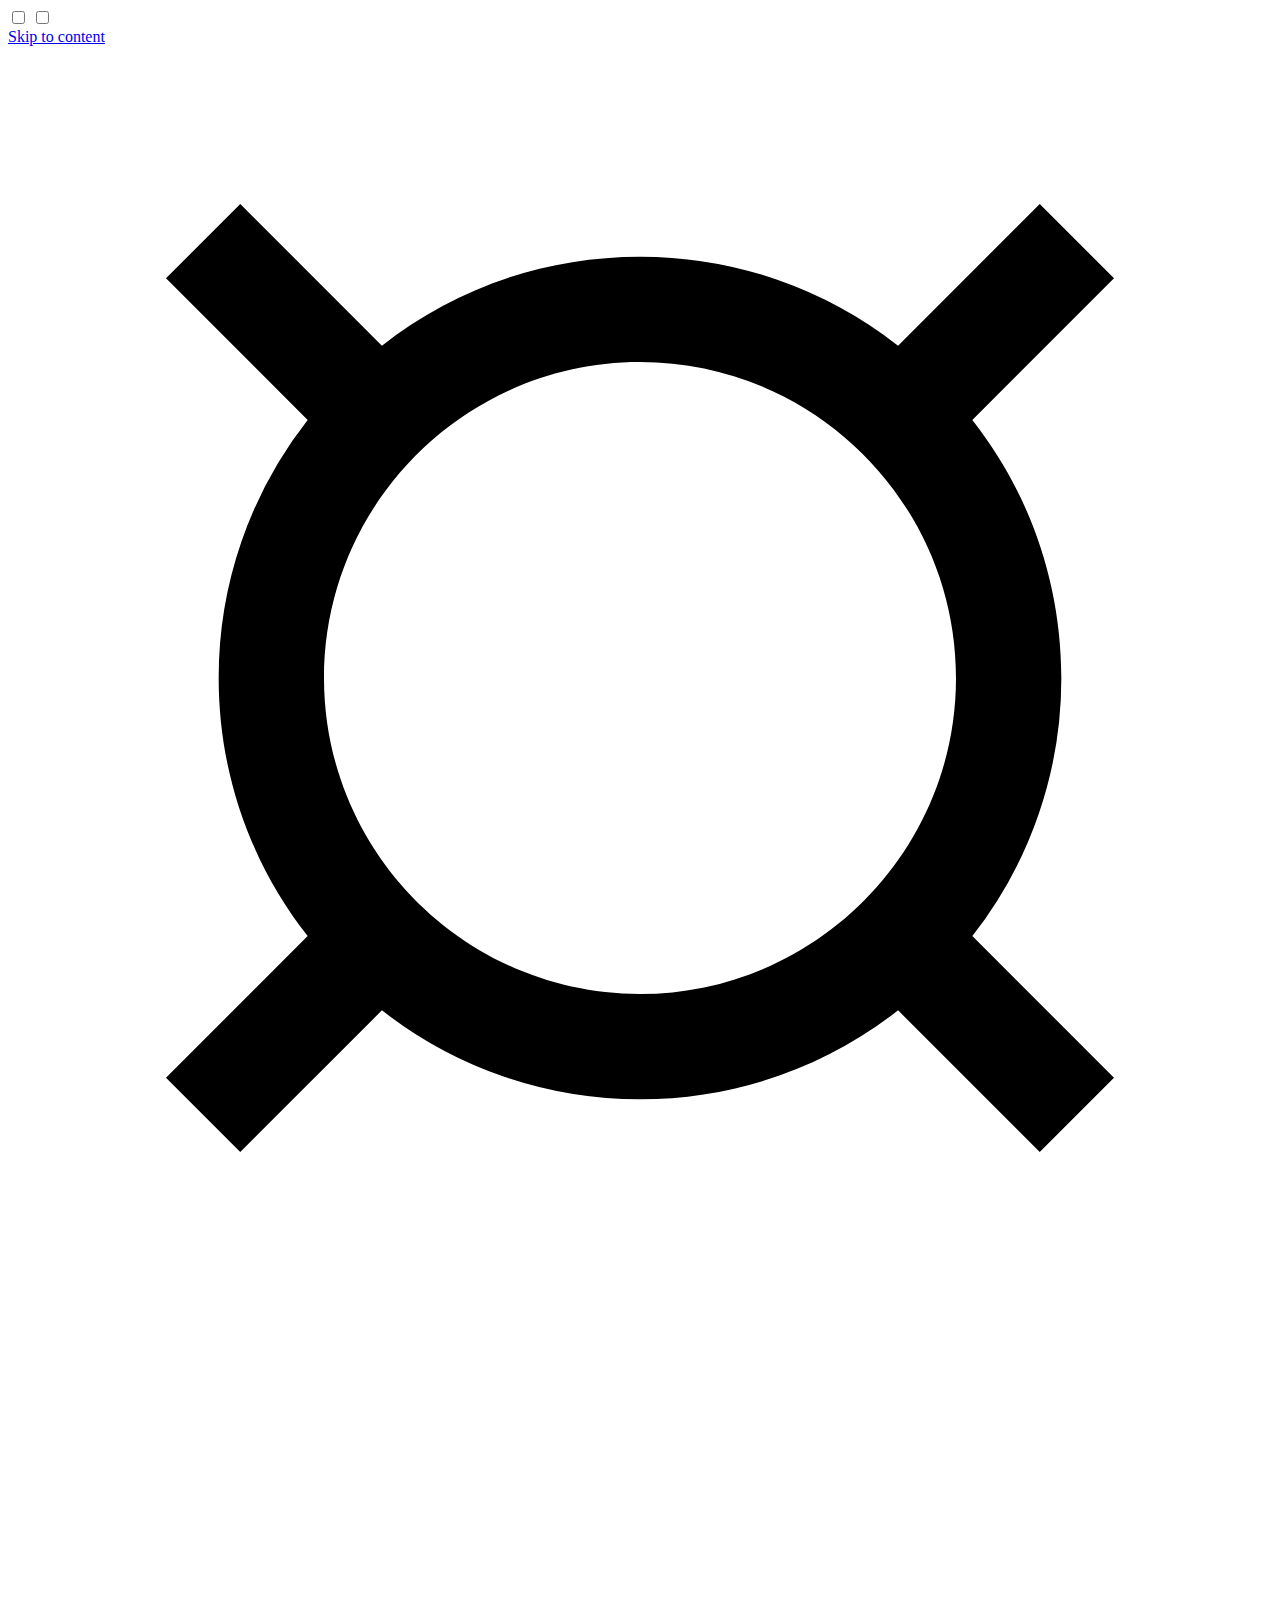
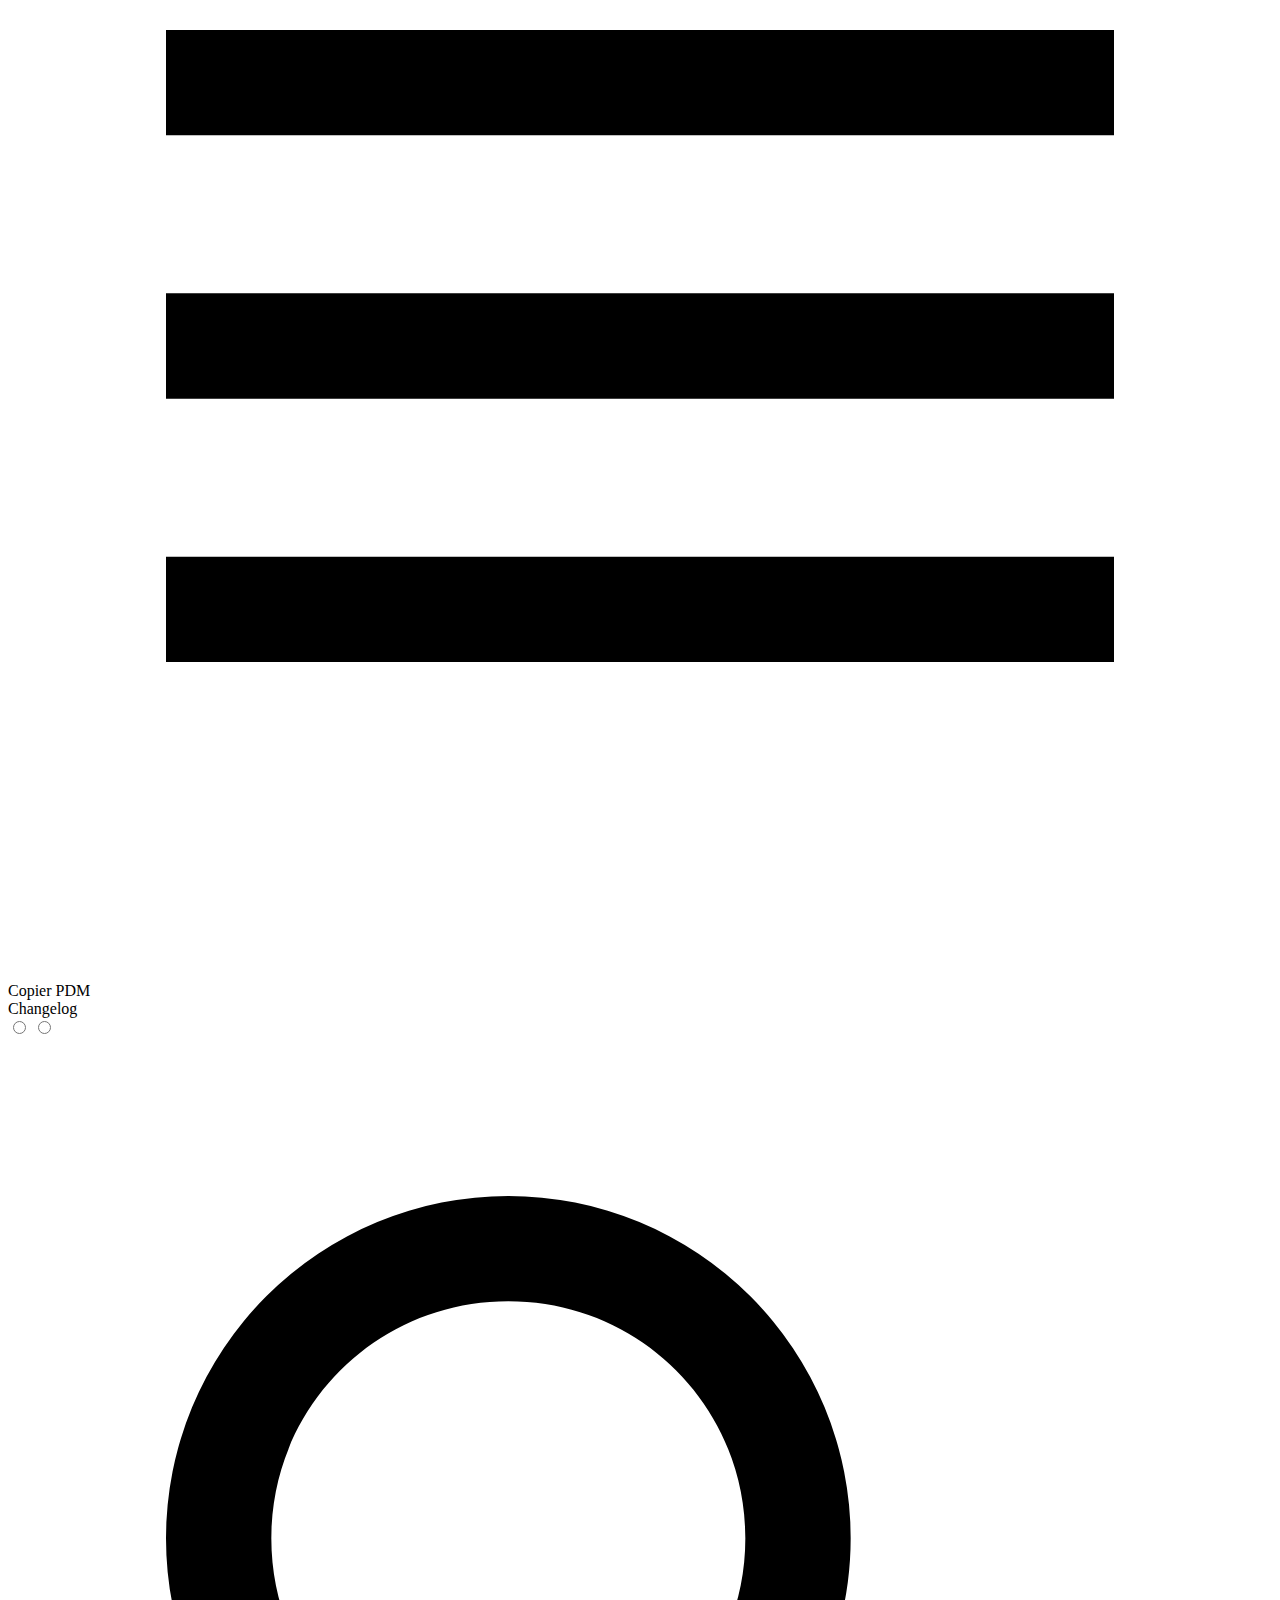
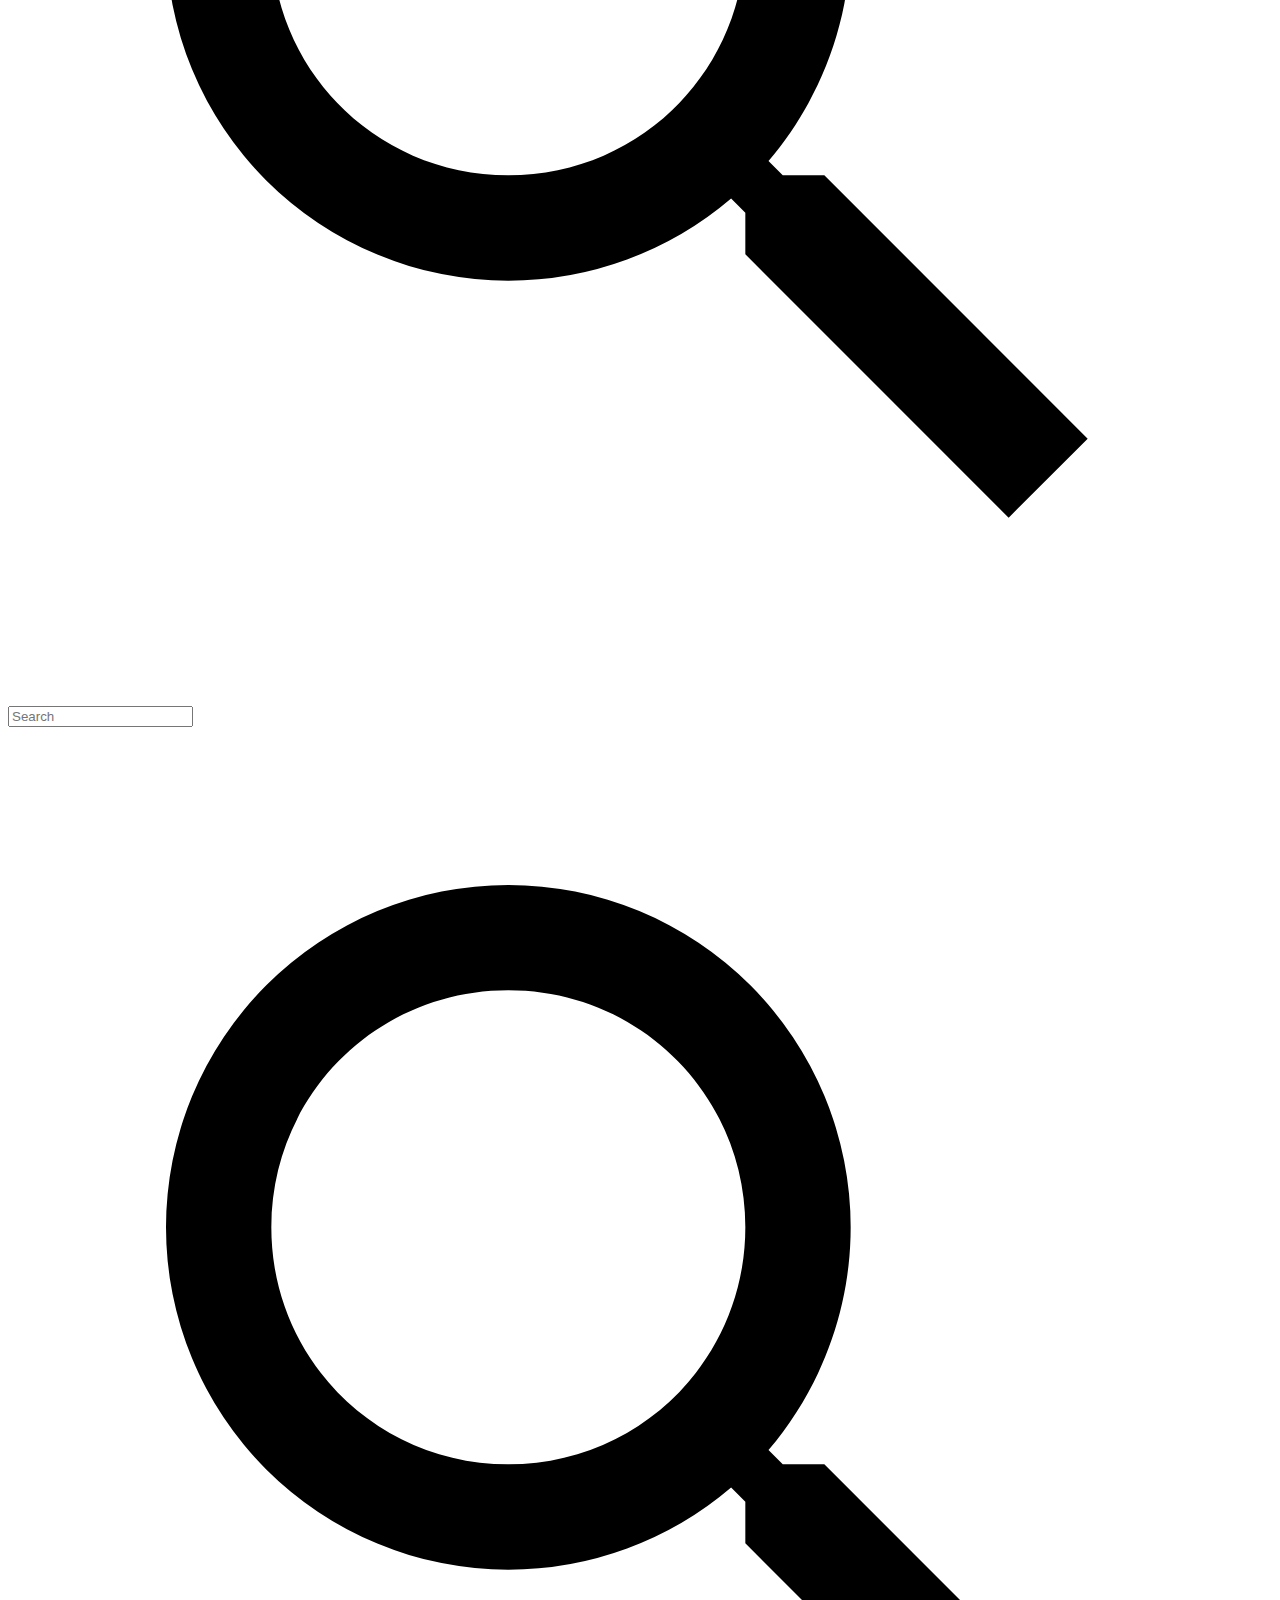
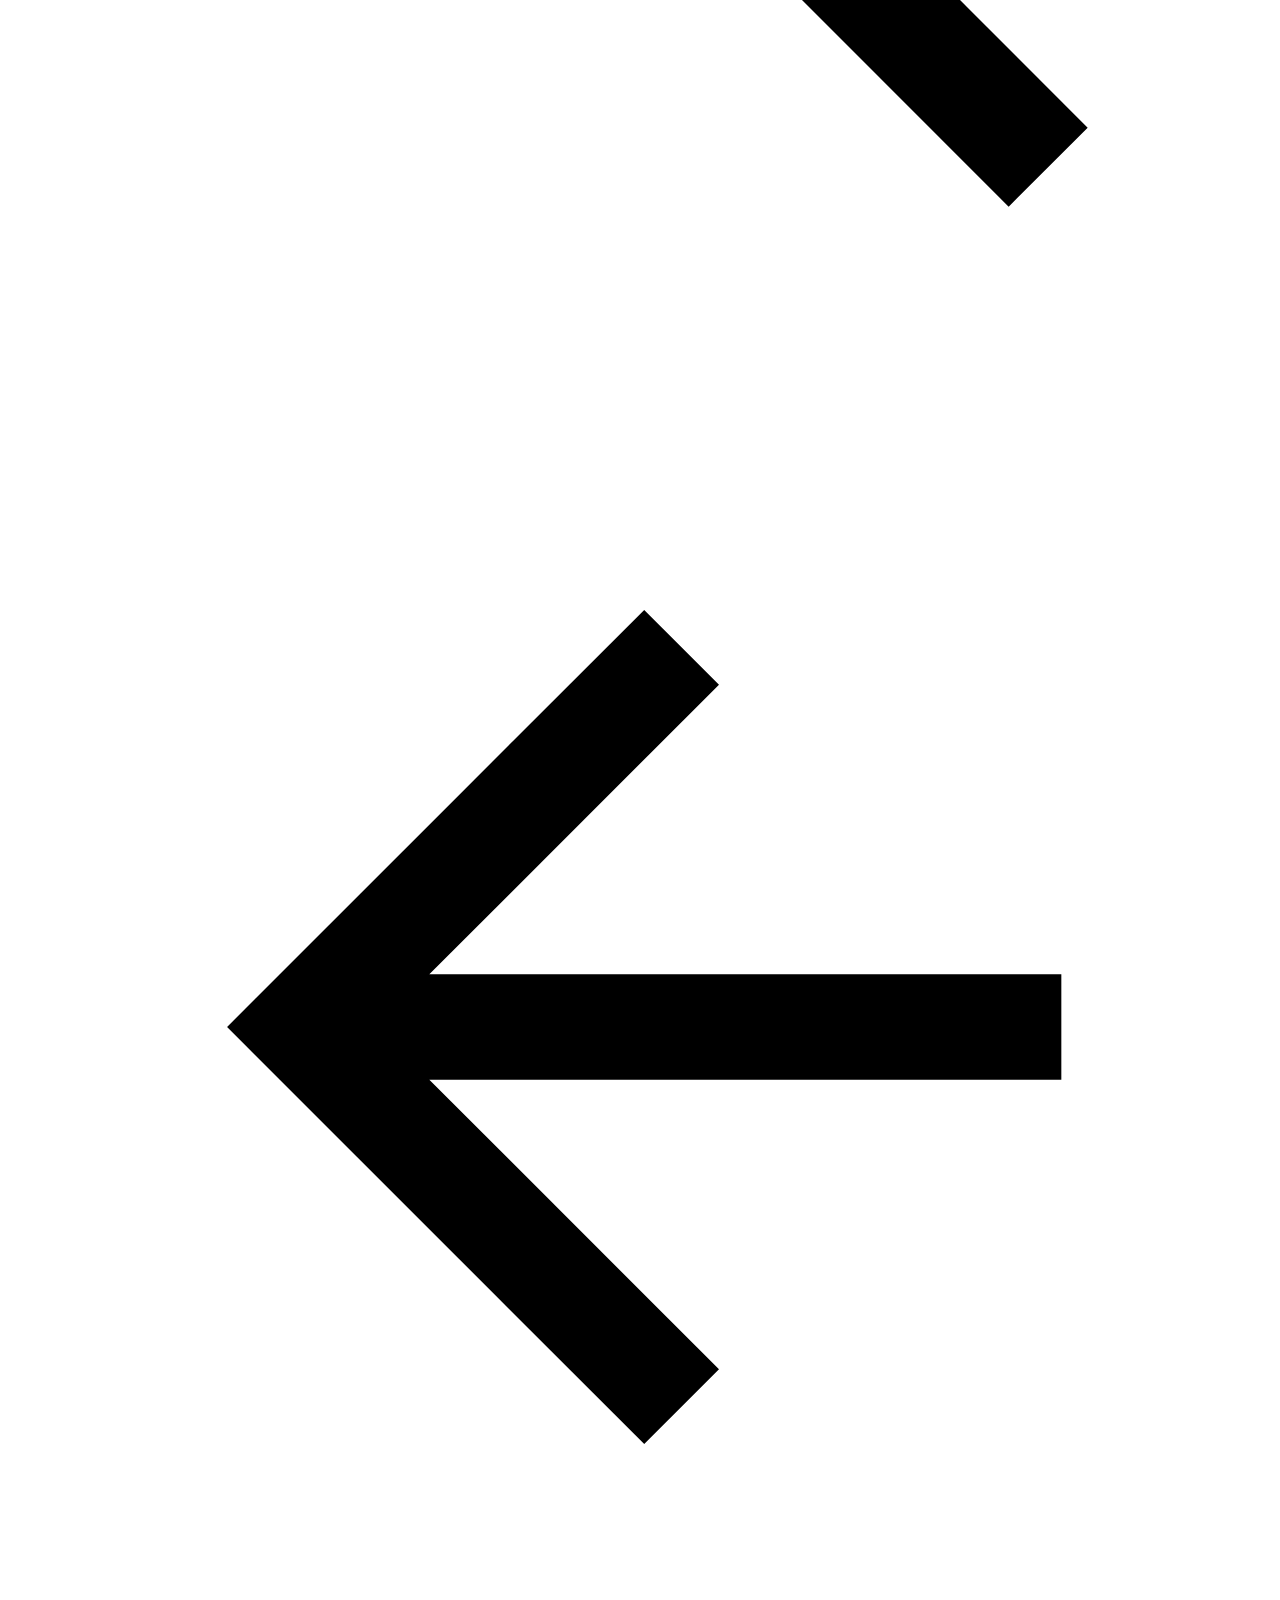
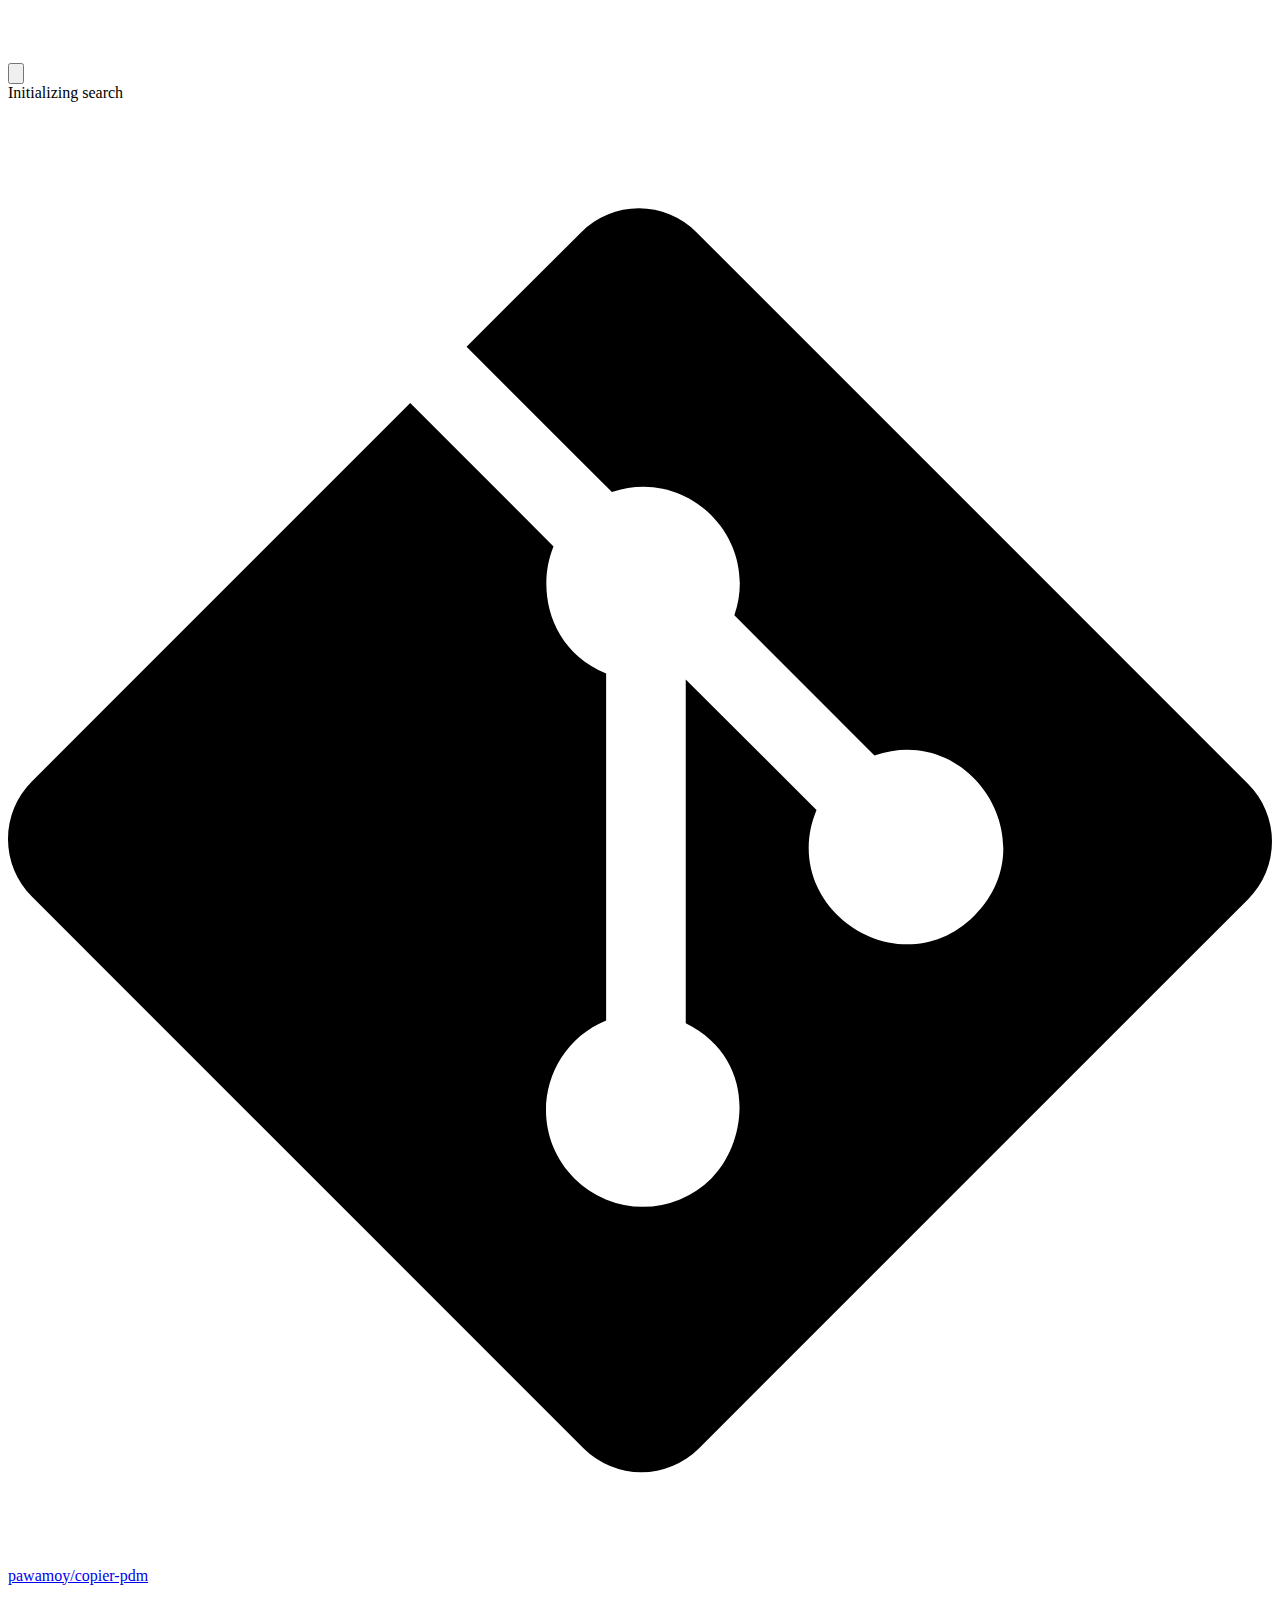
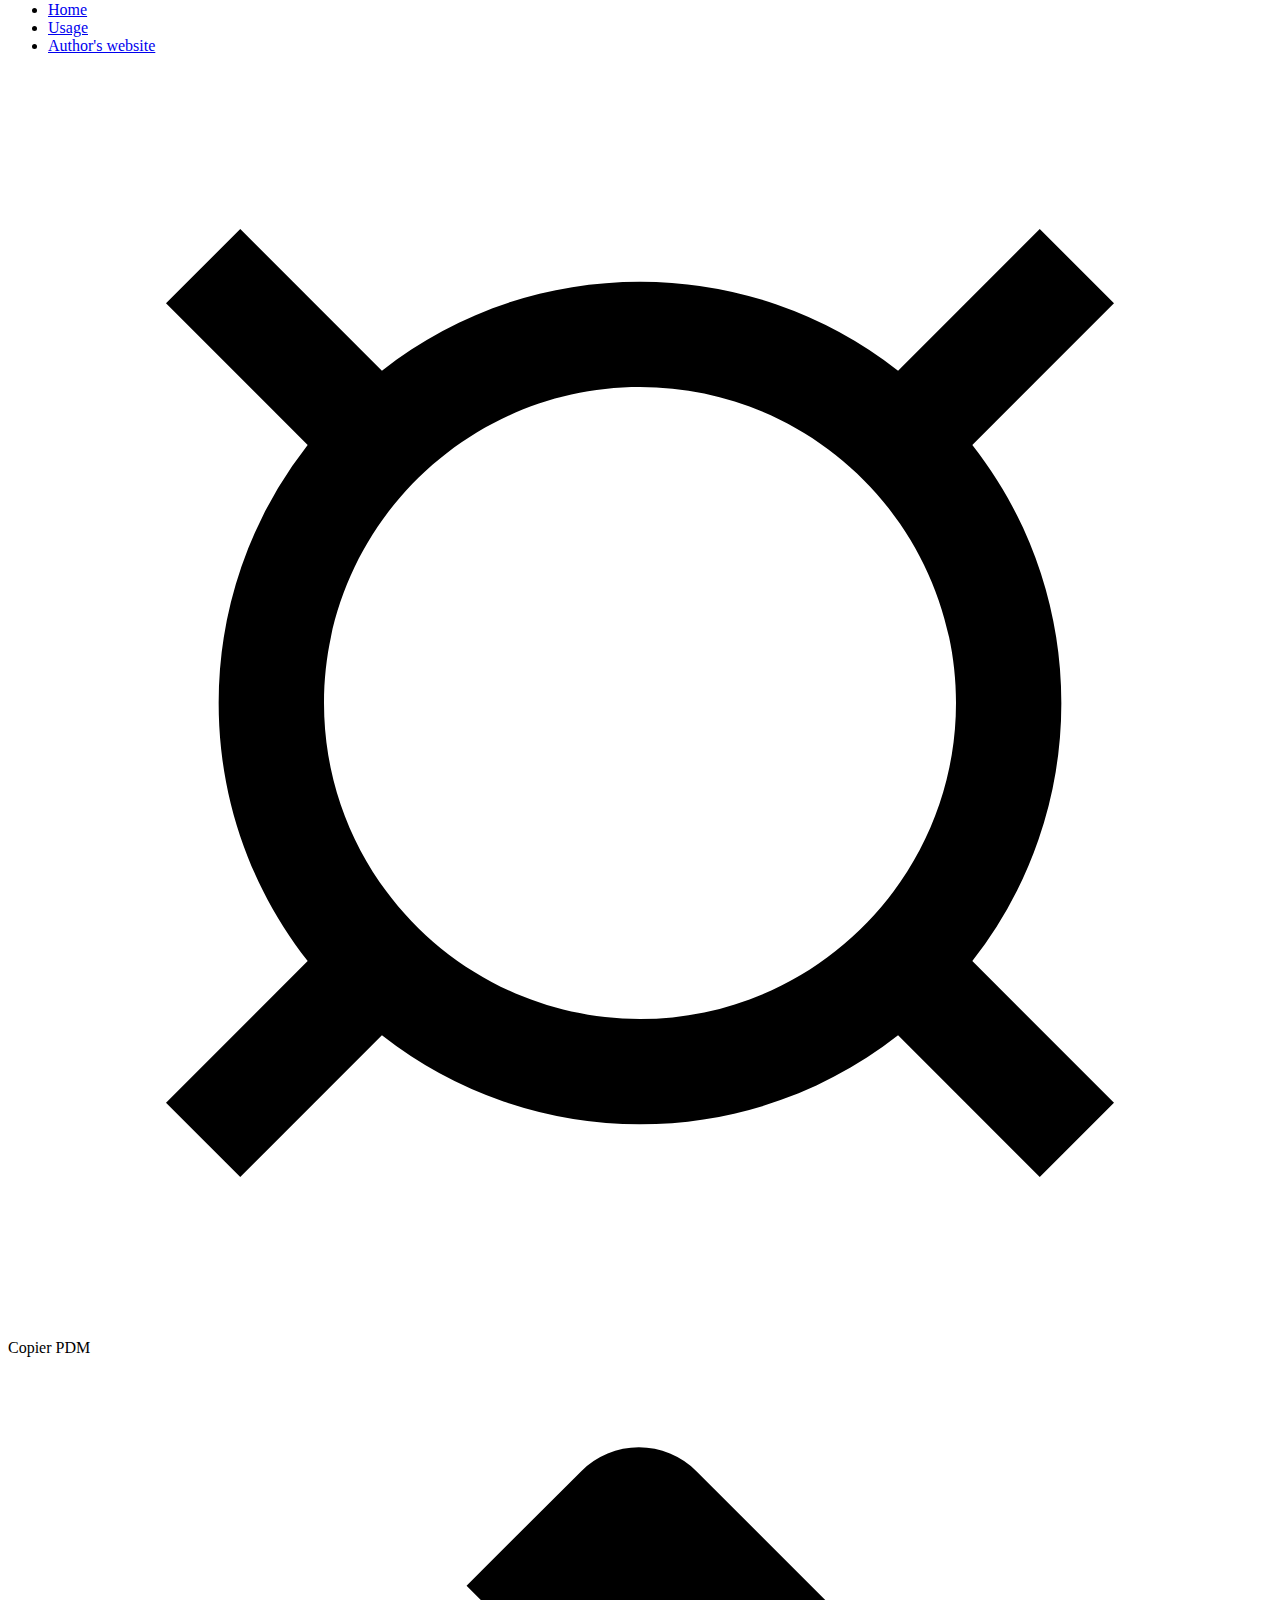
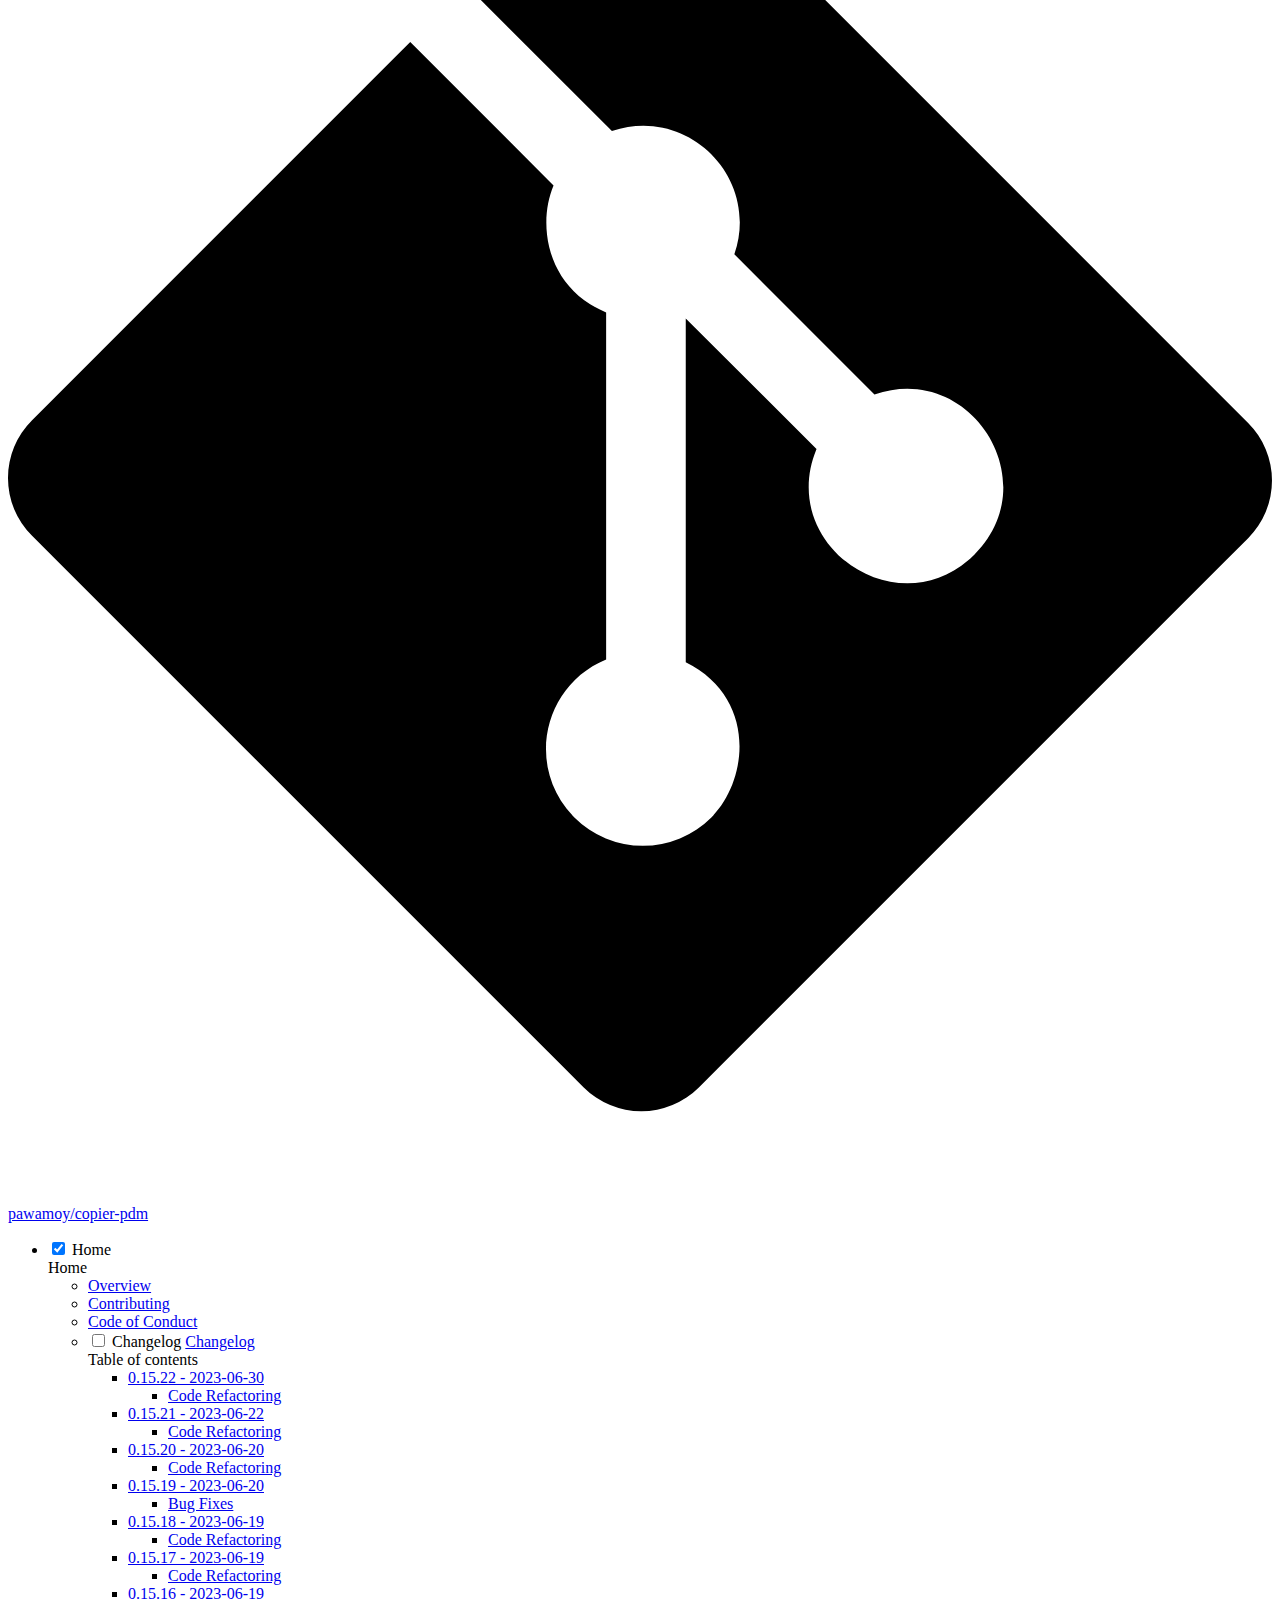
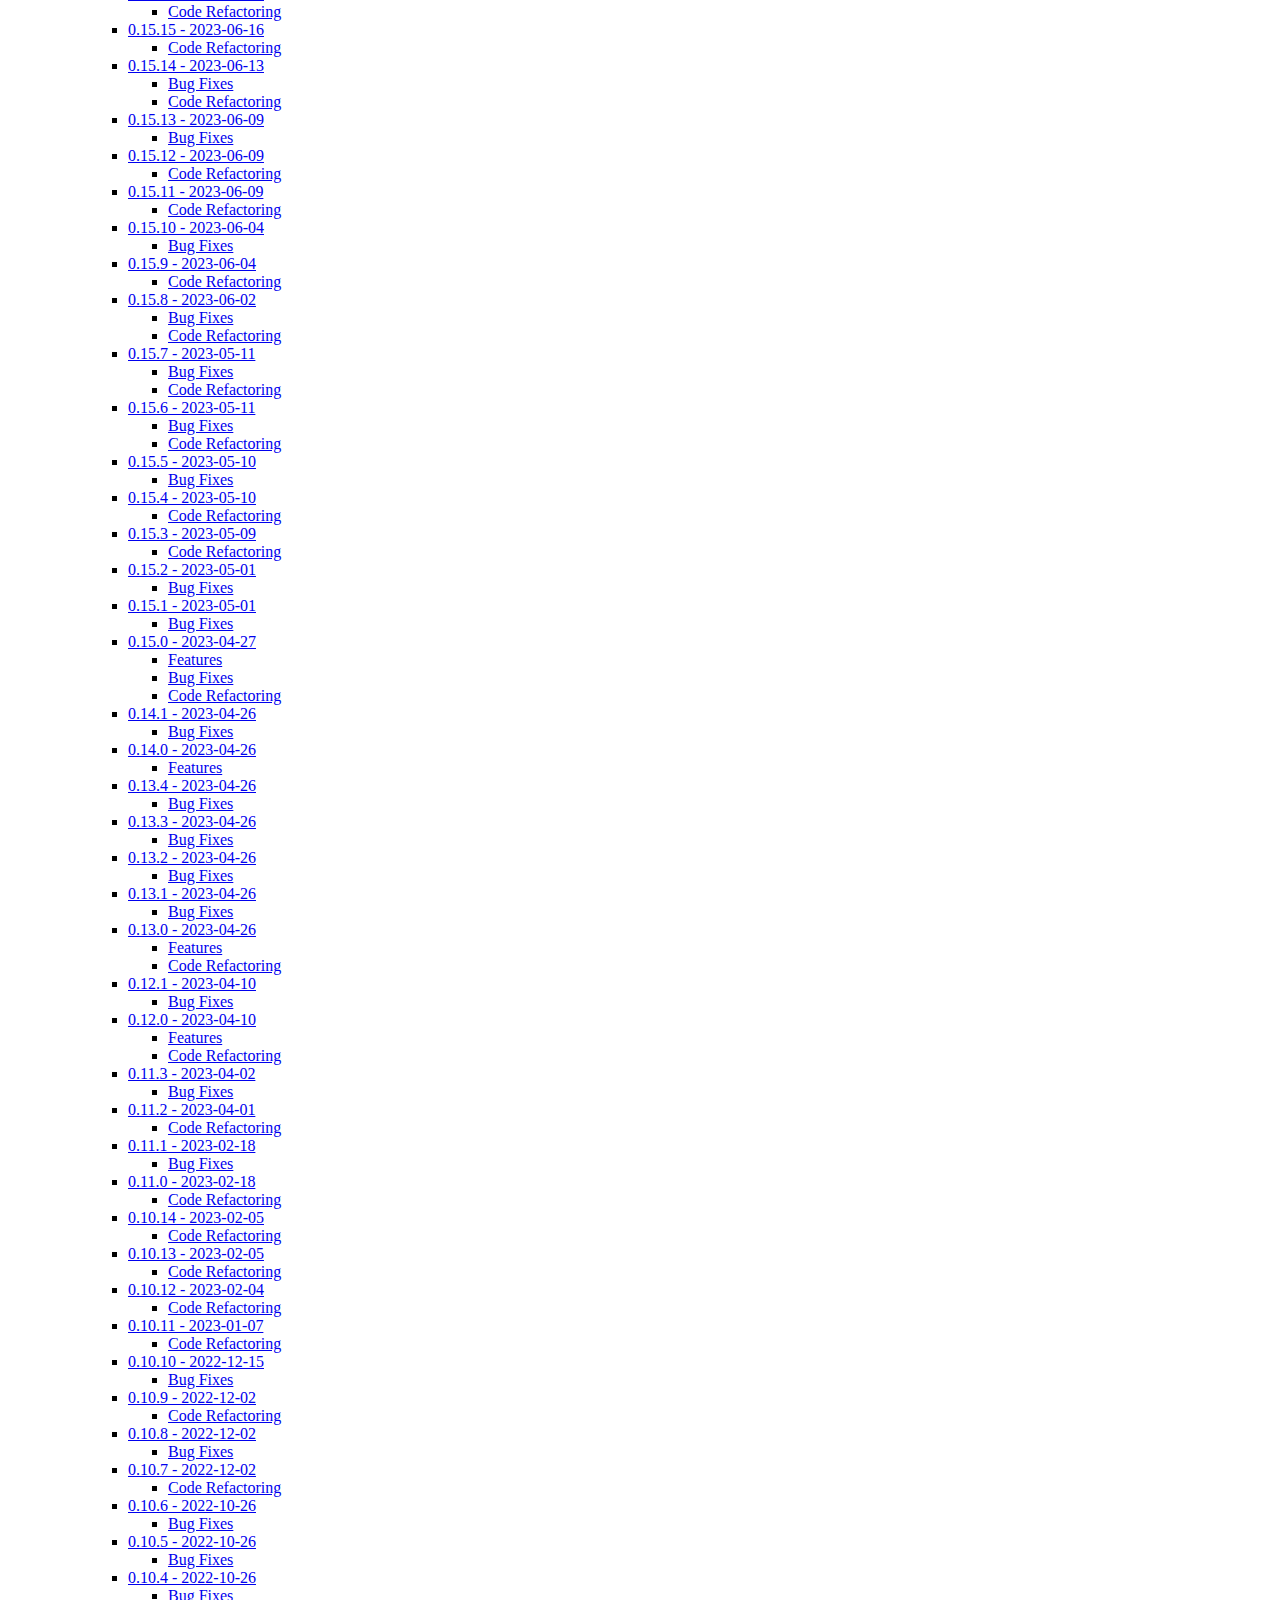
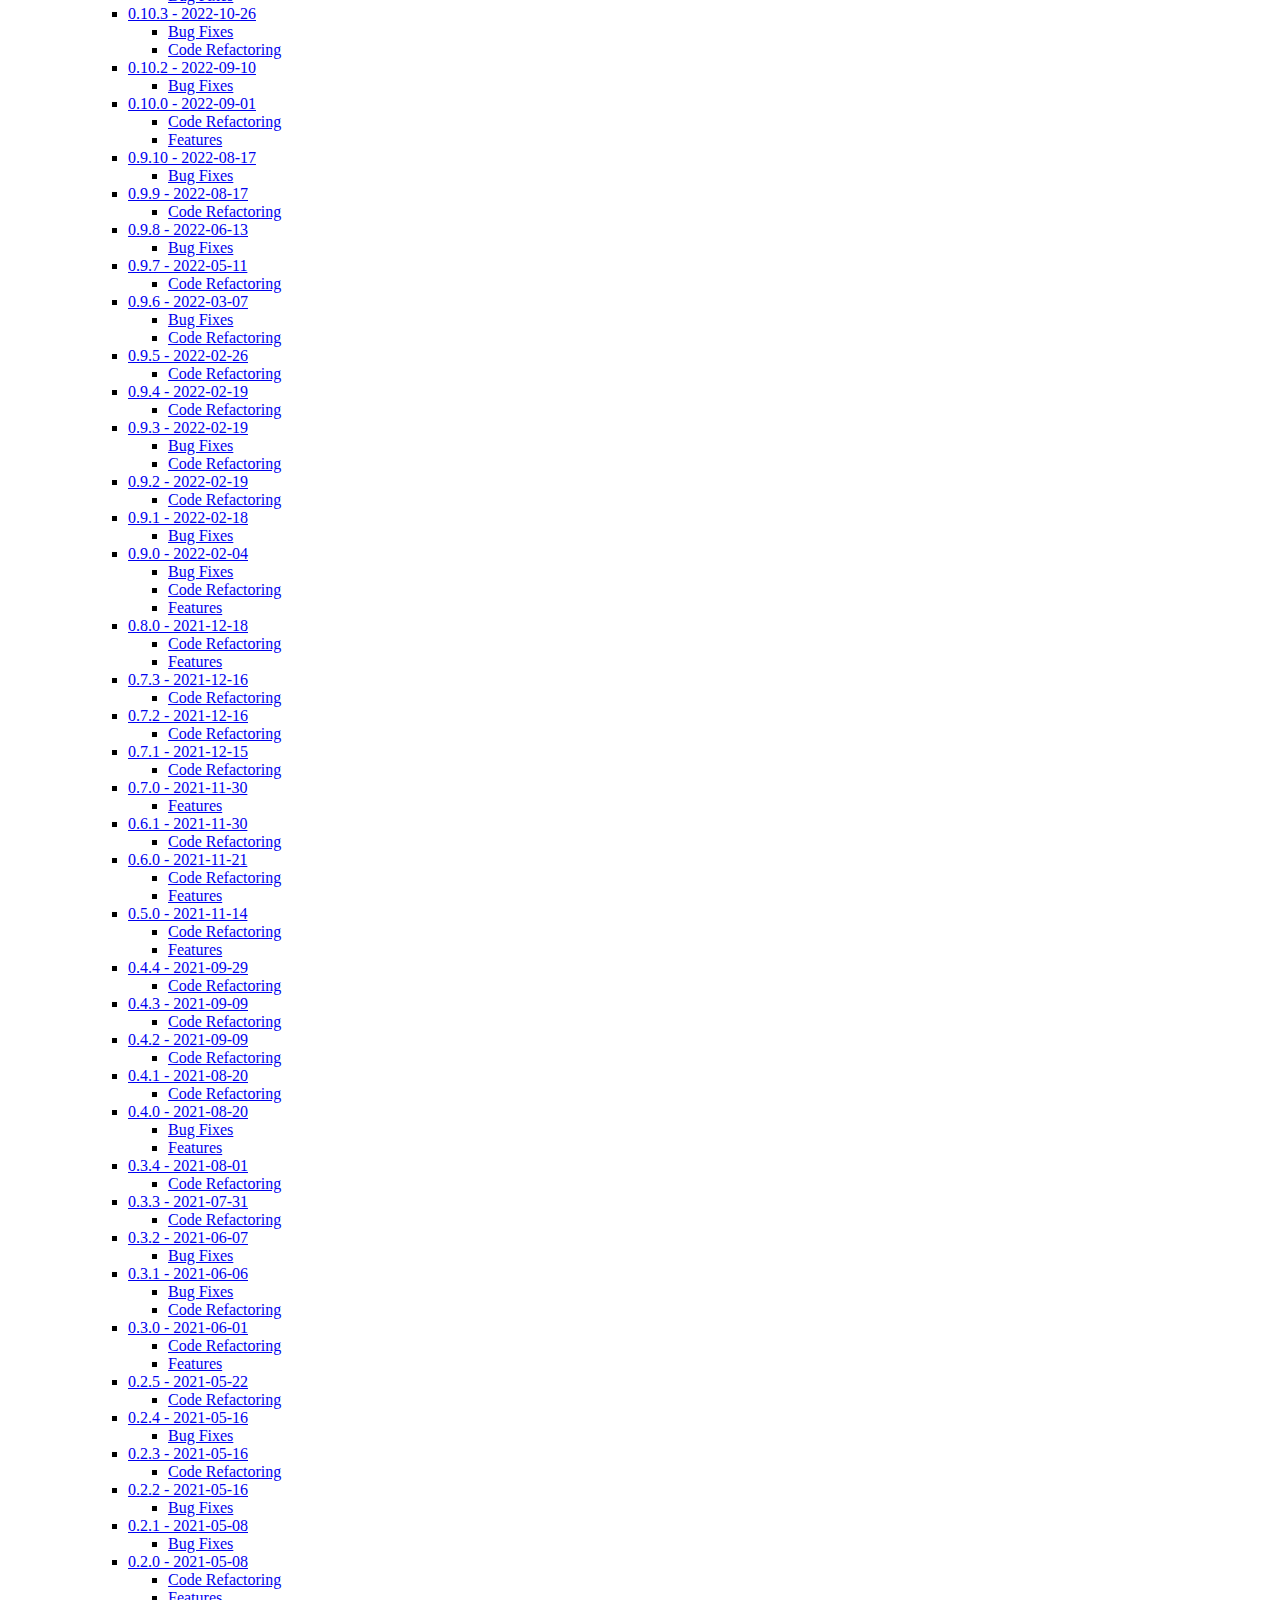
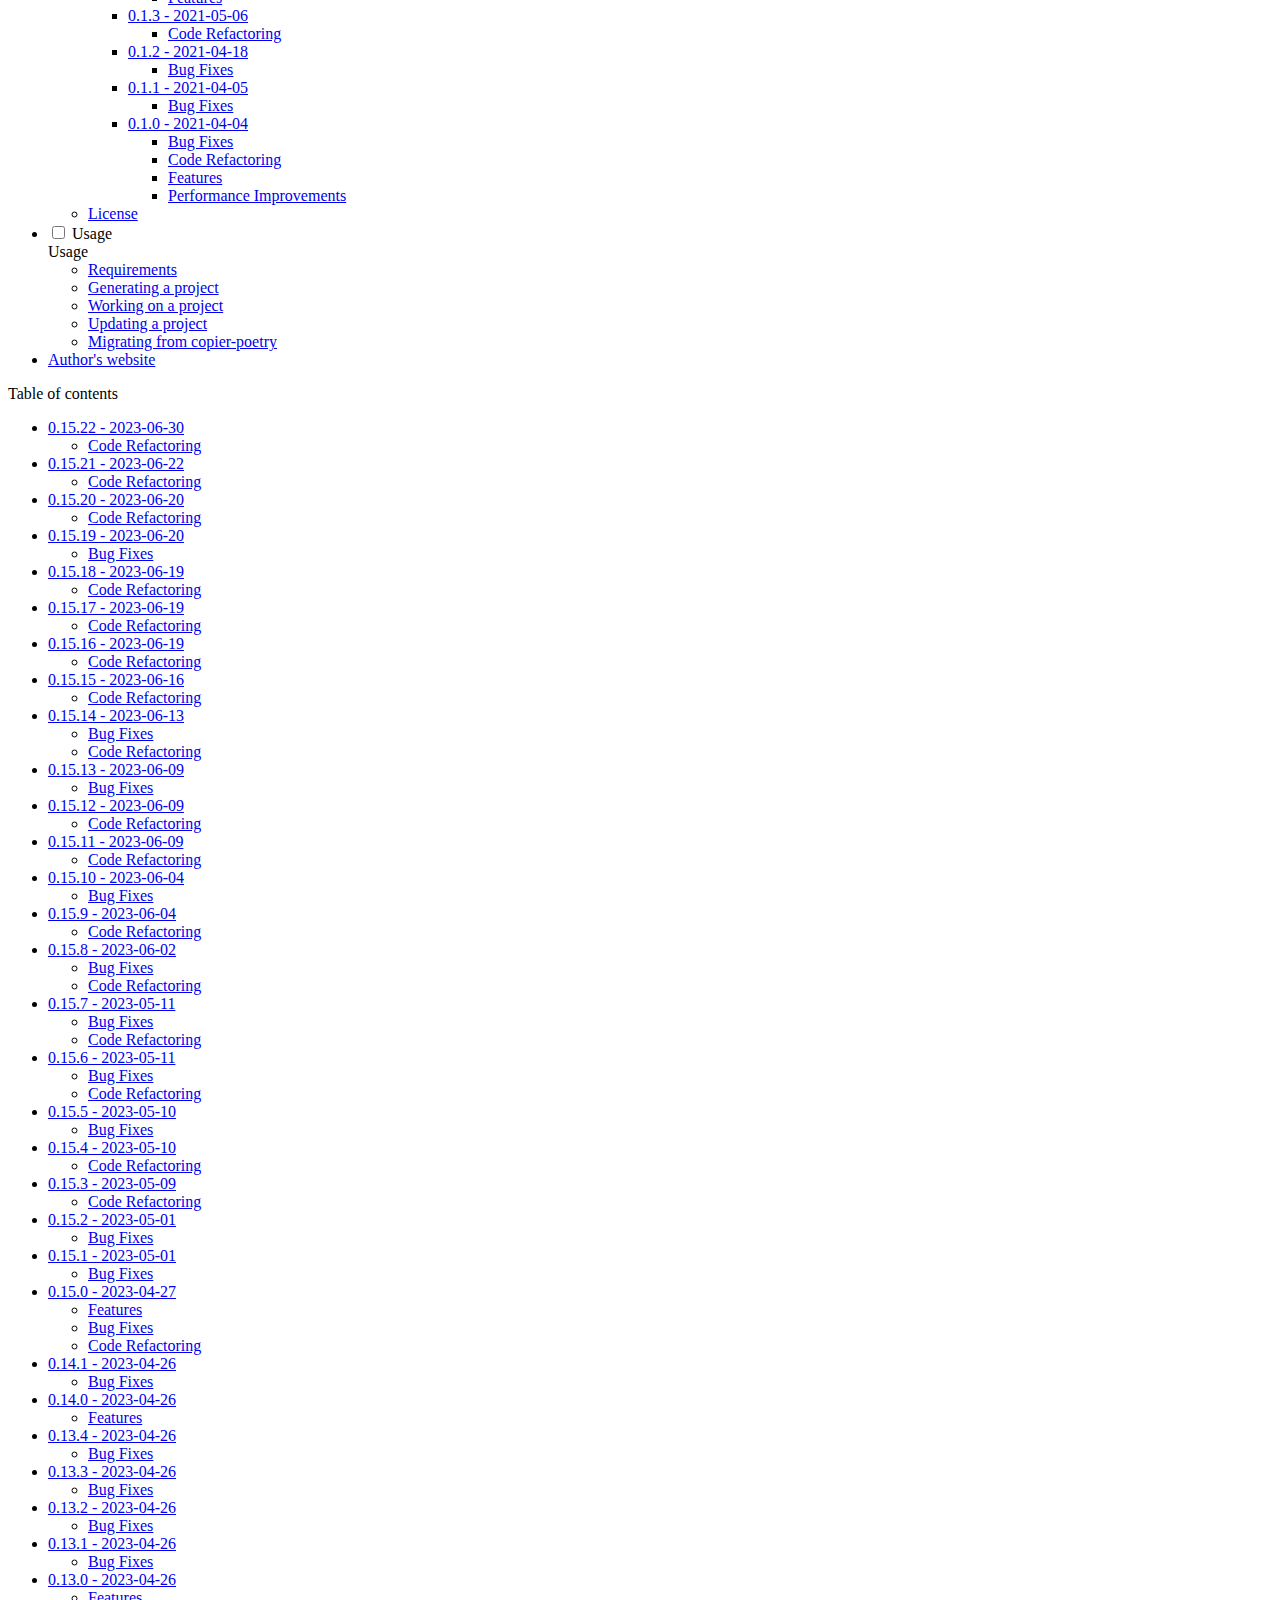
==== commit 2884433b: "Deployed 94ac405 with MkDocs version: 1.4.2" ====
--- a/changelog/index.html
+++ b/changelog/index.html
@@ -13,7 +13,7 @@
         <link rel="canonical" href="https://pawamoy.github.io/copier-pdm/changelog/">
       
       <link rel="icon" href="../assets/images/favicon.png">
-      <meta name="generator" content="mkdocs-1.2.3, mkdocs-material-8.0.1">
+      <meta name="generator" content="mkdocs-1.4.2, mkdocs-material-8.5.10">
     
     
       
@@ -21,30 +21,33 @@
       
     
     
-      <link rel="stylesheet" href="../assets/stylesheets/main.816931ca.min.css">
-      
-        
-        <link rel="stylesheet" href="../assets/stylesheets/palette.9204c3b2.min.css">
-        
-      
-    
-    
-    
-      
+      <link rel="stylesheet" href="../assets/stylesheets/main.975780f9.min.css">
+      
+        
+        <link rel="stylesheet" href="../assets/stylesheets/palette.2505c338.min.css">
+        
+      
+      
+
+    
+    
+    
+      
+        
         
         <link rel="preconnect" href="https://fonts.gstatic.com" crossorigin>
-        <link rel="stylesheet" href="https://fonts.googleapis.com/css?family=Roboto:300,400,400i,700%7CRoboto+Mono&display=fallback">
+        <link rel="stylesheet" href="https://fonts.googleapis.com/css?family=Roboto:300,300i,400,400i,700,700i%7CRoboto+Mono:400,400i,700,700i&display=fallback">
         <style>:root{--md-text-font:"Roboto";--md-code-font:"Roboto Mono"}</style>
       
     
     
       <link rel="stylesheet" href="../css/custom.css">
     
-    <script>function __md_scope(e,t,_){return new URL(_||(t===localStorage?"..":".."),location).pathname+"."+e}function __md_get(e,t=localStorage,_){return JSON.parse(t.getItem(__md_scope(e,t,_)))}function __md_set(e,t,_=localStorage,o){try{_.setItem(__md_scope(e,_,o),JSON.stringify(t))}catch(e){}}</script>
+    <script>__md_scope=new URL("..",location),__md_hash=e=>[...e].reduce((e,_)=>(e<<5)-e+_.charCodeAt(0),0),__md_get=(e,_=localStorage,t=__md_scope)=>JSON.parse(_.getItem(t.pathname+"."+e)),__md_set=(e,_,t=localStorage,a=__md_scope)=>{try{t.setItem(a.pathname+"."+e,JSON.stringify(_))}catch(e){}}</script>
     
       
 
-
+    
     
     
   </head>
@@ -61,7 +64,7 @@
   
     
     
-      <script>var palette=__md_get("__palette");if(palette&&"object"==typeof palette.color)for(var[key,value]of Object.entries(palette.color))document.body.setAttribute("data-md-color-"+key,value)</script>
+      <script>var palette=__md_get("__palette");if(palette&&"object"==typeof palette.color)for(var key of Object.keys(palette.color))document.body.setAttribute("data-md-color-"+key,palette.color[key])</script>
     
     <input class="md-toggle" data-md-toggle="drawer" type="checkbox" id="__drawer" autocomplete="off">
     <input class="md-toggle" data-md-toggle="search" type="checkbox" id="__search" autocomplete="off">
@@ -86,11 +89,11 @@
     <a href=".." title="Copier PDM" class="md-header__button md-logo" aria-label="Copier PDM" data-md-component="logo">
       
   
-  <svg xmlns="http://www.w3.org/2000/svg" viewBox="0 0 24 24"><path d="M4.41 3 3 4.41 5.69 7.1A7.924 7.924 0 0 0 4 12c0 1.85.63 3.55 1.69 4.9L3 19.59 4.41 21l2.69-2.69A7.924 7.924 0 0 0 12 20c1.85 0 3.55-.63 4.9-1.69L19.59 21 21 19.59l-2.69-2.69A7.924 7.924 0 0 0 20 12c0-1.85-.63-3.55-1.69-4.9L21 4.41 19.59 3 16.9 5.69A7.924 7.924 0 0 0 12 4c-1.85 0-3.55.63-4.9 1.69L4.41 3M12 6c3.31 0 6 2.69 6 6s-2.69 6-6 6-6-2.69-6-6 2.69-6 6-6z"/></svg>
+  <svg xmlns="http://www.w3.org/2000/svg" viewBox="0 0 24 24"><path d="M4.41 3 3 4.41 5.69 7.1A7.924 7.924 0 0 0 4 12c0 1.85.63 3.55 1.69 4.9L3 19.59 4.41 21l2.69-2.69A7.924 7.924 0 0 0 12 20c1.85 0 3.55-.63 4.9-1.69L19.59 21 21 19.59l-2.69-2.69A7.924 7.924 0 0 0 20 12c0-1.85-.63-3.55-1.69-4.9L21 4.41 19.59 3 16.9 5.69A7.924 7.924 0 0 0 12 4c-1.85 0-3.55.63-4.9 1.69L4.41 3M12 6c3.31 0 6 2.69 6 6s-2.69 6-6 6-6-2.69-6-6 2.69-6 6-6Z"/></svg>
 
     </a>
     <label class="md-header__button md-icon" for="__drawer">
-      <svg xmlns="http://www.w3.org/2000/svg" viewBox="0 0 24 24"><path d="M3 6h18v2H3V6m0 5h18v2H3v-2m0 5h18v2H3v-2z"/></svg>
+      <svg xmlns="http://www.w3.org/2000/svg" viewBox="0 0 24 24"><path d="M3 6h18v2H3V6m0 5h18v2H3v-2m0 5h18v2H3v-2Z"/></svg>
     </label>
     <div class="md-header__title" data-md-component="header-title">
       <div class="md-header__ellipsis">
@@ -113,19 +116,21 @@
         
           
           
+          
           <input class="md-option" data-md-color-media="(prefers-color-scheme: light)" data-md-color-scheme="default" data-md-color-primary="teal" data-md-color-accent="purple"  aria-label="Switch to dark mode"  type="radio" name="__palette" id="__palette_1">
           
             <label class="md-header__button md-icon" title="Switch to dark mode" for="__palette_2" hidden>
-              <svg xmlns="http://www.w3.org/2000/svg" viewBox="0 0 24 24"><path d="M12 7a5 5 0 0 1 5 5 5 5 0 0 1-5 5 5 5 0 0 1-5-5 5 5 0 0 1 5-5m0 2a3 3 0 0 0-3 3 3 3 0 0 0 3 3 3 3 0 0 0 3-3 3 3 0 0 0-3-3m0-7 2.39 3.42C13.65 5.15 12.84 5 12 5c-.84 0-1.65.15-2.39.42L12 2M3.34 7l4.16-.35A7.2 7.2 0 0 0 5.94 8.5c-.44.74-.69 1.5-.83 2.29L3.34 7m.02 10 1.76-3.77a7.131 7.131 0 0 0 2.38 4.14L3.36 17M20.65 7l-1.77 3.79a7.023 7.023 0 0 0-2.38-4.15l4.15.36m-.01 10-4.14.36c.59-.51 1.12-1.14 1.54-1.86.42-.73.69-1.5.83-2.29L20.64 17M12 22l-2.41-3.44c.74.27 1.55.44 2.41.44.82 0 1.63-.17 2.37-.44L12 22z"/></svg>
+              <svg xmlns="http://www.w3.org/2000/svg" viewBox="0 0 24 24"><path d="M12 7a5 5 0 0 1 5 5 5 5 0 0 1-5 5 5 5 0 0 1-5-5 5 5 0 0 1 5-5m0 2a3 3 0 0 0-3 3 3 3 0 0 0 3 3 3 3 0 0 0 3-3 3 3 0 0 0-3-3m0-7 2.39 3.42C13.65 5.15 12.84 5 12 5c-.84 0-1.65.15-2.39.42L12 2M3.34 7l4.16-.35A7.2 7.2 0 0 0 5.94 8.5c-.44.74-.69 1.5-.83 2.29L3.34 7m.02 10 1.76-3.77a7.131 7.131 0 0 0 2.38 4.14L3.36 17M20.65 7l-1.77 3.79a7.023 7.023 0 0 0-2.38-4.15l4.15.36m-.01 10-4.14.36c.59-.51 1.12-1.14 1.54-1.86.42-.73.69-1.5.83-2.29L20.64 17M12 22l-2.41-3.44c.74.27 1.55.44 2.41.44.82 0 1.63-.17 2.37-.44L12 22Z"/></svg>
             </label>
           
         
+          
           
           
           <input class="md-option" data-md-color-media="(prefers-color-scheme: dark)" data-md-color-scheme="slate" data-md-color-primary="black" data-md-color-accent="lime"  aria-label="Switch to light mode"  type="radio" name="__palette" id="__palette_2">
           
             <label class="md-header__button md-icon" title="Switch to light mode" for="__palette_1" hidden>
-              <svg xmlns="http://www.w3.org/2000/svg" viewBox="0 0 24 24"><path d="m17.75 4.09-2.53 1.94.91 3.06-2.63-1.81-2.63 1.81.91-3.06-2.53-1.94L12.44 4l1.06-3 1.06 3 3.19.09m3.5 6.91-1.64 1.25.59 1.98-1.7-1.17-1.7 1.17.59-1.98L15.75 11l2.06-.05L18.5 9l.69 1.95 2.06.05m-2.28 4.95c.83-.08 1.72 1.1 1.19 1.85-.32.45-.66.87-1.08 1.27C15.17 23 8.84 23 4.94 19.07c-3.91-3.9-3.91-10.24 0-14.14.4-.4.82-.76 1.27-1.08.75-.53 1.93.36 1.85 1.19-.27 2.86.69 5.83 2.89 8.02a9.96 9.96 0 0 0 8.02 2.89m-1.64 2.02a12.08 12.08 0 0 1-7.8-3.47c-2.17-2.19-3.33-5-3.49-7.82-2.81 3.14-2.7 7.96.31 10.98 3.02 3.01 7.84 3.12 10.98.31z"/></svg>
+              <svg xmlns="http://www.w3.org/2000/svg" viewBox="0 0 24 24"><path d="m17.75 4.09-2.53 1.94.91 3.06-2.63-1.81-2.63 1.81.91-3.06-2.53-1.94L12.44 4l1.06-3 1.06 3 3.19.09m3.5 6.91-1.64 1.25.59 1.98-1.7-1.17-1.7 1.17.59-1.98L15.75 11l2.06-.05L18.5 9l.69 1.95 2.06.05m-2.28 4.95c.83-.08 1.72 1.1 1.19 1.85-.32.45-.66.87-1.08 1.27C15.17 23 8.84 23 4.94 19.07c-3.91-3.9-3.91-10.24 0-14.14.4-.4.82-.76 1.27-1.08.75-.53 1.93.36 1.85 1.19-.27 2.86.69 5.83 2.89 8.02a9.96 9.96 0 0 0 8.02 2.89m-1.64 2.02a12.08 12.08 0 0 1-7.8-3.47c-2.17-2.19-3.33-5-3.49-7.82-2.81 3.14-2.7 7.96.31 10.98 3.02 3.01 7.84 3.12 10.98.31Z"/></svg>
             </label>
           
         
@@ -134,7 +139,7 @@
     
     
       <label class="md-header__button md-icon" for="__search">
-        <svg xmlns="http://www.w3.org/2000/svg" viewBox="0 0 24 24"><path d="M9.5 3A6.5 6.5 0 0 1 16 9.5c0 1.61-.59 3.09-1.56 4.23l.27.27h.79l5 5-1.5 1.5-5-5v-.79l-.27-.27A6.516 6.516 0 0 1 9.5 16 6.5 6.5 0 0 1 3 9.5 6.5 6.5 0 0 1 9.5 3m0 2C7 5 5 7 5 9.5S7 14 9.5 14 14 12 14 9.5 12 5 9.5 5z"/></svg>
+        <svg xmlns="http://www.w3.org/2000/svg" viewBox="0 0 24 24"><path d="M9.5 3A6.5 6.5 0 0 1 16 9.5c0 1.61-.59 3.09-1.56 4.23l.27.27h.79l5 5-1.5 1.5-5-5v-.79l-.27-.27A6.516 6.516 0 0 1 9.5 16 6.5 6.5 0 0 1 3 9.5 6.5 6.5 0 0 1 9.5 3m0 2C7 5 5 7 5 9.5S7 14 9.5 14 14 12 14 9.5 12 5 9.5 5Z"/></svg>
       </label>
       <div class="md-search" data-md-component="search" role="dialog">
   <label class="md-search__overlay" for="__search"></label>
@@ -142,13 +147,13 @@
     <form class="md-search__form" name="search">
       <input type="text" class="md-search__input" name="query" aria-label="Search" placeholder="Search" autocapitalize="off" autocorrect="off" autocomplete="off" spellcheck="false" data-md-component="search-query" required>
       <label class="md-search__icon md-icon" for="__search">
-        <svg xmlns="http://www.w3.org/2000/svg" viewBox="0 0 24 24"><path d="M9.5 3A6.5 6.5 0 0 1 16 9.5c0 1.61-.59 3.09-1.56 4.23l.27.27h.79l5 5-1.5 1.5-5-5v-.79l-.27-.27A6.516 6.516 0 0 1 9.5 16 6.5 6.5 0 0 1 3 9.5 6.5 6.5 0 0 1 9.5 3m0 2C7 5 5 7 5 9.5S7 14 9.5 14 14 12 14 9.5 12 5 9.5 5z"/></svg>
-        <svg xmlns="http://www.w3.org/2000/svg" viewBox="0 0 24 24"><path d="M20 11v2H8l5.5 5.5-1.42 1.42L4.16 12l7.92-7.92L13.5 5.5 8 11h12z"/></svg>
+        <svg xmlns="http://www.w3.org/2000/svg" viewBox="0 0 24 24"><path d="M9.5 3A6.5 6.5 0 0 1 16 9.5c0 1.61-.59 3.09-1.56 4.23l.27.27h.79l5 5-1.5 1.5-5-5v-.79l-.27-.27A6.516 6.516 0 0 1 9.5 16 6.5 6.5 0 0 1 3 9.5 6.5 6.5 0 0 1 9.5 3m0 2C7 5 5 7 5 9.5S7 14 9.5 14 14 12 14 9.5 12 5 9.5 5Z"/></svg>
+        <svg xmlns="http://www.w3.org/2000/svg" viewBox="0 0 24 24"><path d="M20 11v2H8l5.5 5.5-1.42 1.42L4.16 12l7.92-7.92L13.5 5.5 8 11h12Z"/></svg>
       </label>
       <nav class="md-search__options" aria-label="Search">
         
-        <button type="reset" class="md-search__icon md-icon" aria-label="Clear" tabindex="-1">
-          <svg xmlns="http://www.w3.org/2000/svg" viewBox="0 0 24 24"><path d="M19 6.41 17.59 5 12 10.59 6.41 5 5 6.41 10.59 12 5 17.59 6.41 19 12 13.41 17.59 19 19 17.59 13.41 12 19 6.41z"/></svg>
+        <button type="reset" class="md-search__icon md-icon" title="Clear" aria-label="Clear" tabindex="-1">
+          <svg xmlns="http://www.w3.org/2000/svg" viewBox="0 0 24 24"><path d="M19 6.41 17.59 5 12 10.59 6.41 5 5 6.41 10.59 12 5 17.59 6.41 19 12 13.41 17.59 19 19 17.59 13.41 12 19 6.41Z"/></svg>
         </button>
       </nav>
       
@@ -168,10 +173,10 @@
     
     
       <div class="md-header__source">
-        <a href="https://github.com/pawamoy/copier-pdm/" title="Go to repository" class="md-source" data-md-component="source">
+        <a href="https://github.com/pawamoy/copier-pdm" title="Go to repository" class="md-source" data-md-component="source">
   <div class="md-source__icon md-icon">
     
-    <svg xmlns="http://www.w3.org/2000/svg" viewBox="0 0 448 512"><path d="M439.55 236.05 244 40.45a28.87 28.87 0 0 0-40.81 0l-40.66 40.63 51.52 51.52c27.06-9.14 52.68 16.77 43.39 43.68l49.66 49.66c34.23-11.8 61.18 31 35.47 56.69-26.49 26.49-70.21-2.87-56-37.34L240.22 199v121.85c25.3 12.54 22.26 41.85 9.08 55a34.34 34.34 0 0 1-48.55 0c-17.57-17.6-11.07-46.91 11.25-56v-123c-20.8-8.51-24.6-30.74-18.64-45L142.57 101 8.45 235.14a28.86 28.86 0 0 0 0 40.81l195.61 195.6a28.86 28.86 0 0 0 40.8 0l194.69-194.69a28.86 28.86 0 0 0 0-40.81z"/></svg>
+    <svg xmlns="http://www.w3.org/2000/svg" viewBox="0 0 448 512"><!--! Font Awesome Free 6.2.1 by @fontawesome - https://fontawesome.com License - https://fontawesome.com/license/free (Icons: CC BY 4.0, Fonts: SIL OFL 1.1, Code: MIT License) Copyright 2022 Fonticons, Inc.--><path d="M439.55 236.05 244 40.45a28.87 28.87 0 0 0-40.81 0l-40.66 40.63 51.52 51.52c27.06-9.14 52.68 16.77 43.39 43.68l49.66 49.66c34.23-11.8 61.18 31 35.47 56.69-26.49 26.49-70.21-2.87-56-37.34L240.22 199v121.85c25.3 12.54 22.26 41.85 9.08 55a34.34 34.34 0 0 1-48.55 0c-17.57-17.6-11.07-46.91 11.25-56v-123c-20.8-8.51-24.6-30.74-18.64-45L142.57 101 8.45 235.14a28.86 28.86 0 0 0 0 40.81l195.61 195.6a28.86 28.86 0 0 0 40.8 0l194.69-194.69a28.86 28.86 0 0 0 0-40.81z"/></svg>
   </div>
   <div class="md-source__repository">
     pawamoy/copier-pdm
@@ -263,17 +268,17 @@
     <a href=".." title="Copier PDM" class="md-nav__button md-logo" aria-label="Copier PDM" data-md-component="logo">
       
   
-  <svg xmlns="http://www.w3.org/2000/svg" viewBox="0 0 24 24"><path d="M4.41 3 3 4.41 5.69 7.1A7.924 7.924 0 0 0 4 12c0 1.85.63 3.55 1.69 4.9L3 19.59 4.41 21l2.69-2.69A7.924 7.924 0 0 0 12 20c1.85 0 3.55-.63 4.9-1.69L19.59 21 21 19.59l-2.69-2.69A7.924 7.924 0 0 0 20 12c0-1.85-.63-3.55-1.69-4.9L21 4.41 19.59 3 16.9 5.69A7.924 7.924 0 0 0 12 4c-1.85 0-3.55.63-4.9 1.69L4.41 3M12 6c3.31 0 6 2.69 6 6s-2.69 6-6 6-6-2.69-6-6 2.69-6 6-6z"/></svg>
+  <svg xmlns="http://www.w3.org/2000/svg" viewBox="0 0 24 24"><path d="M4.41 3 3 4.41 5.69 7.1A7.924 7.924 0 0 0 4 12c0 1.85.63 3.55 1.69 4.9L3 19.59 4.41 21l2.69-2.69A7.924 7.924 0 0 0 12 20c1.85 0 3.55-.63 4.9-1.69L19.59 21 21 19.59l-2.69-2.69A7.924 7.924 0 0 0 20 12c0-1.85-.63-3.55-1.69-4.9L21 4.41 19.59 3 16.9 5.69A7.924 7.924 0 0 0 12 4c-1.85 0-3.55.63-4.9 1.69L4.41 3M12 6c3.31 0 6 2.69 6 6s-2.69 6-6 6-6-2.69-6-6 2.69-6 6-6Z"/></svg>
 
     </a>
     Copier PDM
   </label>
   
     <div class="md-nav__source">
-      <a href="https://github.com/pawamoy/copier-pdm/" title="Go to repository" class="md-source" data-md-component="source">
+      <a href="https://github.com/pawamoy/copier-pdm" title="Go to repository" class="md-source" data-md-component="source">
   <div class="md-source__icon md-icon">
     
-    <svg xmlns="http://www.w3.org/2000/svg" viewBox="0 0 448 512"><path d="M439.55 236.05 244 40.45a28.87 28.87 0 0 0-40.81 0l-40.66 40.63 51.52 51.52c27.06-9.14 52.68 16.77 43.39 43.68l49.66 49.66c34.23-11.8 61.18 31 35.47 56.69-26.49 26.49-70.21-2.87-56-37.34L240.22 199v121.85c25.3 12.54 22.26 41.85 9.08 55a34.34 34.34 0 0 1-48.55 0c-17.57-17.6-11.07-46.91 11.25-56v-123c-20.8-8.51-24.6-30.74-18.64-45L142.57 101 8.45 235.14a28.86 28.86 0 0 0 0 40.81l195.61 195.6a28.86 28.86 0 0 0 40.8 0l194.69-194.69a28.86 28.86 0 0 0 0-40.81z"/></svg>
+    <svg xmlns="http://www.w3.org/2000/svg" viewBox="0 0 448 512"><!--! Font Awesome Free 6.2.1 by @fontawesome - https://fontawesome.com License - https://fontawesome.com/license/free (Icons: CC BY 4.0, Fonts: SIL OFL 1.1, Code: MIT License) Copyright 2022 Fonticons, Inc.--><path d="M439.55 236.05 244 40.45a28.87 28.87 0 0 0-40.81 0l-40.66 40.63 51.52 51.52c27.06-9.14 52.68 16.77 43.39 43.68l49.66 49.66c34.23-11.8 61.18 31 35.47 56.69-26.49 26.49-70.21-2.87-56-37.34L240.22 199v121.85c25.3 12.54 22.26 41.85 9.08 55a34.34 34.34 0 0 1-48.55 0c-17.57-17.6-11.07-46.91 11.25-56v-123c-20.8-8.51-24.6-30.74-18.64-45L142.57 101 8.45 235.14a28.86 28.86 0 0 0 0 40.81l195.61 195.6a28.86 28.86 0 0 0 40.8 0l194.69-194.69a28.86 28.86 0 0 0 0-40.81z"/></svg>
   </div>
   <div class="md-source__repository">
     pawamoy/copier-pdm
@@ -395,6 +400,1411 @@
     <ul class="md-nav__list" data-md-component="toc" data-md-scrollfix>
       
         <li class="md-nav__item">
+  <a href="#01522-2023-06-30" class="md-nav__link">
+    0.15.22 - 2023-06-30
+  </a>
+  
+    <nav class="md-nav" aria-label="0.15.22 - 2023-06-30">
+      <ul class="md-nav__list">
+        
+          <li class="md-nav__item">
+  <a href="#code-refactoring" class="md-nav__link">
+    Code Refactoring
+  </a>
+  
+</li>
+        
+      </ul>
+    </nav>
+  
+</li>
+      
+        <li class="md-nav__item">
+  <a href="#01521-2023-06-22" class="md-nav__link">
+    0.15.21 - 2023-06-22
+  </a>
+  
+    <nav class="md-nav" aria-label="0.15.21 - 2023-06-22">
+      <ul class="md-nav__list">
+        
+          <li class="md-nav__item">
+  <a href="#code-refactoring_1" class="md-nav__link">
+    Code Refactoring
+  </a>
+  
+</li>
+        
+      </ul>
+    </nav>
+  
+</li>
+      
+        <li class="md-nav__item">
+  <a href="#01520-2023-06-20" class="md-nav__link">
+    0.15.20 - 2023-06-20
+  </a>
+  
+    <nav class="md-nav" aria-label="0.15.20 - 2023-06-20">
+      <ul class="md-nav__list">
+        
+          <li class="md-nav__item">
+  <a href="#code-refactoring_2" class="md-nav__link">
+    Code Refactoring
+  </a>
+  
+</li>
+        
+      </ul>
+    </nav>
+  
+</li>
+      
+        <li class="md-nav__item">
+  <a href="#01519-2023-06-20" class="md-nav__link">
+    0.15.19 - 2023-06-20
+  </a>
+  
+    <nav class="md-nav" aria-label="0.15.19 - 2023-06-20">
+      <ul class="md-nav__list">
+        
+          <li class="md-nav__item">
+  <a href="#bug-fixes" class="md-nav__link">
+    Bug Fixes
+  </a>
+  
+</li>
+        
+      </ul>
+    </nav>
+  
+</li>
+      
+        <li class="md-nav__item">
+  <a href="#01518-2023-06-19" class="md-nav__link">
+    0.15.18 - 2023-06-19
+  </a>
+  
+    <nav class="md-nav" aria-label="0.15.18 - 2023-06-19">
+      <ul class="md-nav__list">
+        
+          <li class="md-nav__item">
+  <a href="#code-refactoring_3" class="md-nav__link">
+    Code Refactoring
+  </a>
+  
+</li>
+        
+      </ul>
+    </nav>
+  
+</li>
+      
+        <li class="md-nav__item">
+  <a href="#01517-2023-06-19" class="md-nav__link">
+    0.15.17 - 2023-06-19
+  </a>
+  
+    <nav class="md-nav" aria-label="0.15.17 - 2023-06-19">
+      <ul class="md-nav__list">
+        
+          <li class="md-nav__item">
+  <a href="#code-refactoring_4" class="md-nav__link">
+    Code Refactoring
+  </a>
+  
+</li>
+        
+      </ul>
+    </nav>
+  
+</li>
+      
+        <li class="md-nav__item">
+  <a href="#01516-2023-06-19" class="md-nav__link">
+    0.15.16 - 2023-06-19
+  </a>
+  
+    <nav class="md-nav" aria-label="0.15.16 - 2023-06-19">
+      <ul class="md-nav__list">
+        
+          <li class="md-nav__item">
+  <a href="#code-refactoring_5" class="md-nav__link">
+    Code Refactoring
+  </a>
+  
+</li>
+        
+      </ul>
+    </nav>
+  
+</li>
+      
+        <li class="md-nav__item">
+  <a href="#01515-2023-06-16" class="md-nav__link">
+    0.15.15 - 2023-06-16
+  </a>
+  
+    <nav class="md-nav" aria-label="0.15.15 - 2023-06-16">
+      <ul class="md-nav__list">
+        
+          <li class="md-nav__item">
+  <a href="#code-refactoring_6" class="md-nav__link">
+    Code Refactoring
+  </a>
+  
+</li>
+        
+      </ul>
+    </nav>
+  
+</li>
+      
+        <li class="md-nav__item">
+  <a href="#01514-2023-06-13" class="md-nav__link">
+    0.15.14 - 2023-06-13
+  </a>
+  
+    <nav class="md-nav" aria-label="0.15.14 - 2023-06-13">
+      <ul class="md-nav__list">
+        
+          <li class="md-nav__item">
+  <a href="#bug-fixes_1" class="md-nav__link">
+    Bug Fixes
+  </a>
+  
+</li>
+        
+          <li class="md-nav__item">
+  <a href="#code-refactoring_7" class="md-nav__link">
+    Code Refactoring
+  </a>
+  
+</li>
+        
+      </ul>
+    </nav>
+  
+</li>
+      
+        <li class="md-nav__item">
+  <a href="#01513-2023-06-09" class="md-nav__link">
+    0.15.13 - 2023-06-09
+  </a>
+  
+    <nav class="md-nav" aria-label="0.15.13 - 2023-06-09">
+      <ul class="md-nav__list">
+        
+          <li class="md-nav__item">
+  <a href="#bug-fixes_2" class="md-nav__link">
+    Bug Fixes
+  </a>
+  
+</li>
+        
+      </ul>
+    </nav>
+  
+</li>
+      
+        <li class="md-nav__item">
+  <a href="#01512-2023-06-09" class="md-nav__link">
+    0.15.12 - 2023-06-09
+  </a>
+  
+    <nav class="md-nav" aria-label="0.15.12 - 2023-06-09">
+      <ul class="md-nav__list">
+        
+          <li class="md-nav__item">
+  <a href="#code-refactoring_8" class="md-nav__link">
+    Code Refactoring
+  </a>
+  
+</li>
+        
+      </ul>
+    </nav>
+  
+</li>
+      
+        <li class="md-nav__item">
+  <a href="#01511-2023-06-09" class="md-nav__link">
+    0.15.11 - 2023-06-09
+  </a>
+  
+    <nav class="md-nav" aria-label="0.15.11 - 2023-06-09">
+      <ul class="md-nav__list">
+        
+          <li class="md-nav__item">
+  <a href="#code-refactoring_9" class="md-nav__link">
+    Code Refactoring
+  </a>
+  
+</li>
+        
+      </ul>
+    </nav>
+  
+</li>
+      
+        <li class="md-nav__item">
+  <a href="#01510-2023-06-04" class="md-nav__link">
+    0.15.10 - 2023-06-04
+  </a>
+  
+    <nav class="md-nav" aria-label="0.15.10 - 2023-06-04">
+      <ul class="md-nav__list">
+        
+          <li class="md-nav__item">
+  <a href="#bug-fixes_3" class="md-nav__link">
+    Bug Fixes
+  </a>
+  
+</li>
+        
+      </ul>
+    </nav>
+  
+</li>
+      
+        <li class="md-nav__item">
+  <a href="#0159-2023-06-04" class="md-nav__link">
+    0.15.9 - 2023-06-04
+  </a>
+  
+    <nav class="md-nav" aria-label="0.15.9 - 2023-06-04">
+      <ul class="md-nav__list">
+        
+          <li class="md-nav__item">
+  <a href="#code-refactoring_10" class="md-nav__link">
+    Code Refactoring
+  </a>
+  
+</li>
+        
+      </ul>
+    </nav>
+  
+</li>
+      
+        <li class="md-nav__item">
+  <a href="#0158-2023-06-02" class="md-nav__link">
+    0.15.8 - 2023-06-02
+  </a>
+  
+    <nav class="md-nav" aria-label="0.15.8 - 2023-06-02">
+      <ul class="md-nav__list">
+        
+          <li class="md-nav__item">
+  <a href="#bug-fixes_4" class="md-nav__link">
+    Bug Fixes
+  </a>
+  
+</li>
+        
+          <li class="md-nav__item">
+  <a href="#code-refactoring_11" class="md-nav__link">
+    Code Refactoring
+  </a>
+  
+</li>
+        
+      </ul>
+    </nav>
+  
+</li>
+      
+        <li class="md-nav__item">
+  <a href="#0157-2023-05-11" class="md-nav__link">
+    0.15.7 - 2023-05-11
+  </a>
+  
+    <nav class="md-nav" aria-label="0.15.7 - 2023-05-11">
+      <ul class="md-nav__list">
+        
+          <li class="md-nav__item">
+  <a href="#bug-fixes_5" class="md-nav__link">
+    Bug Fixes
+  </a>
+  
+</li>
+        
+          <li class="md-nav__item">
+  <a href="#code-refactoring_12" class="md-nav__link">
+    Code Refactoring
+  </a>
+  
+</li>
+        
+      </ul>
+    </nav>
+  
+</li>
+      
+        <li class="md-nav__item">
+  <a href="#0156-2023-05-11" class="md-nav__link">
+    0.15.6 - 2023-05-11
+  </a>
+  
+    <nav class="md-nav" aria-label="0.15.6 - 2023-05-11">
+      <ul class="md-nav__list">
+        
+          <li class="md-nav__item">
+  <a href="#bug-fixes_6" class="md-nav__link">
+    Bug Fixes
+  </a>
+  
+</li>
+        
+          <li class="md-nav__item">
+  <a href="#code-refactoring_13" class="md-nav__link">
+    Code Refactoring
+  </a>
+  
+</li>
+        
+      </ul>
+    </nav>
+  
+</li>
+      
+        <li class="md-nav__item">
+  <a href="#0155-2023-05-10" class="md-nav__link">
+    0.15.5 - 2023-05-10
+  </a>
+  
+    <nav class="md-nav" aria-label="0.15.5 - 2023-05-10">
+      <ul class="md-nav__list">
+        
+          <li class="md-nav__item">
+  <a href="#bug-fixes_7" class="md-nav__link">
+    Bug Fixes
+  </a>
+  
+</li>
+        
+      </ul>
+    </nav>
+  
+</li>
+      
+        <li class="md-nav__item">
+  <a href="#0154-2023-05-10" class="md-nav__link">
+    0.15.4 - 2023-05-10
+  </a>
+  
+    <nav class="md-nav" aria-label="0.15.4 - 2023-05-10">
+      <ul class="md-nav__list">
+        
+          <li class="md-nav__item">
+  <a href="#code-refactoring_14" class="md-nav__link">
+    Code Refactoring
+  </a>
+  
+</li>
+        
+      </ul>
+    </nav>
+  
+</li>
+      
+        <li class="md-nav__item">
+  <a href="#0153-2023-05-09" class="md-nav__link">
+    0.15.3 - 2023-05-09
+  </a>
+  
+    <nav class="md-nav" aria-label="0.15.3 - 2023-05-09">
+      <ul class="md-nav__list">
+        
+          <li class="md-nav__item">
+  <a href="#code-refactoring_15" class="md-nav__link">
+    Code Refactoring
+  </a>
+  
+</li>
+        
+      </ul>
+    </nav>
+  
+</li>
+      
+        <li class="md-nav__item">
+  <a href="#0152-2023-05-01" class="md-nav__link">
+    0.15.2 - 2023-05-01
+  </a>
+  
+    <nav class="md-nav" aria-label="0.15.2 - 2023-05-01">
+      <ul class="md-nav__list">
+        
+          <li class="md-nav__item">
+  <a href="#bug-fixes_8" class="md-nav__link">
+    Bug Fixes
+  </a>
+  
+</li>
+        
+      </ul>
+    </nav>
+  
+</li>
+      
+        <li class="md-nav__item">
+  <a href="#0151-2023-05-01" class="md-nav__link">
+    0.15.1 - 2023-05-01
+  </a>
+  
+    <nav class="md-nav" aria-label="0.15.1 - 2023-05-01">
+      <ul class="md-nav__list">
+        
+          <li class="md-nav__item">
+  <a href="#bug-fixes_9" class="md-nav__link">
+    Bug Fixes
+  </a>
+  
+</li>
+        
+      </ul>
+    </nav>
+  
+</li>
+      
+        <li class="md-nav__item">
+  <a href="#0150-2023-04-27" class="md-nav__link">
+    0.15.0 - 2023-04-27
+  </a>
+  
+    <nav class="md-nav" aria-label="0.15.0 - 2023-04-27">
+      <ul class="md-nav__list">
+        
+          <li class="md-nav__item">
+  <a href="#features" class="md-nav__link">
+    Features
+  </a>
+  
+</li>
+        
+          <li class="md-nav__item">
+  <a href="#bug-fixes_10" class="md-nav__link">
+    Bug Fixes
+  </a>
+  
+</li>
+        
+          <li class="md-nav__item">
+  <a href="#code-refactoring_16" class="md-nav__link">
+    Code Refactoring
+  </a>
+  
+</li>
+        
+      </ul>
+    </nav>
+  
+</li>
+      
+        <li class="md-nav__item">
+  <a href="#0141-2023-04-26" class="md-nav__link">
+    0.14.1 - 2023-04-26
+  </a>
+  
+    <nav class="md-nav" aria-label="0.14.1 - 2023-04-26">
+      <ul class="md-nav__list">
+        
+          <li class="md-nav__item">
+  <a href="#bug-fixes_11" class="md-nav__link">
+    Bug Fixes
+  </a>
+  
+</li>
+        
+      </ul>
+    </nav>
+  
+</li>
+      
+        <li class="md-nav__item">
+  <a href="#0140-2023-04-26" class="md-nav__link">
+    0.14.0 - 2023-04-26
+  </a>
+  
+    <nav class="md-nav" aria-label="0.14.0 - 2023-04-26">
+      <ul class="md-nav__list">
+        
+          <li class="md-nav__item">
+  <a href="#features_1" class="md-nav__link">
+    Features
+  </a>
+  
+</li>
+        
+      </ul>
+    </nav>
+  
+</li>
+      
+        <li class="md-nav__item">
+  <a href="#0134-2023-04-26" class="md-nav__link">
+    0.13.4 - 2023-04-26
+  </a>
+  
+    <nav class="md-nav" aria-label="0.13.4 - 2023-04-26">
+      <ul class="md-nav__list">
+        
+          <li class="md-nav__item">
+  <a href="#bug-fixes_12" class="md-nav__link">
+    Bug Fixes
+  </a>
+  
+</li>
+        
+      </ul>
+    </nav>
+  
+</li>
+      
+        <li class="md-nav__item">
+  <a href="#0133-2023-04-26" class="md-nav__link">
+    0.13.3 - 2023-04-26
+  </a>
+  
+    <nav class="md-nav" aria-label="0.13.3 - 2023-04-26">
+      <ul class="md-nav__list">
+        
+          <li class="md-nav__item">
+  <a href="#bug-fixes_13" class="md-nav__link">
+    Bug Fixes
+  </a>
+  
+</li>
+        
+      </ul>
+    </nav>
+  
+</li>
+      
+        <li class="md-nav__item">
+  <a href="#0132-2023-04-26" class="md-nav__link">
+    0.13.2 - 2023-04-26
+  </a>
+  
+    <nav class="md-nav" aria-label="0.13.2 - 2023-04-26">
+      <ul class="md-nav__list">
+        
+          <li class="md-nav__item">
+  <a href="#bug-fixes_14" class="md-nav__link">
+    Bug Fixes
+  </a>
+  
+</li>
+        
+      </ul>
+    </nav>
+  
+</li>
+      
+        <li class="md-nav__item">
+  <a href="#0131-2023-04-26" class="md-nav__link">
+    0.13.1 - 2023-04-26
+  </a>
+  
+    <nav class="md-nav" aria-label="0.13.1 - 2023-04-26">
+      <ul class="md-nav__list">
+        
+          <li class="md-nav__item">
+  <a href="#bug-fixes_15" class="md-nav__link">
+    Bug Fixes
+  </a>
+  
+</li>
+        
+      </ul>
+    </nav>
+  
+</li>
+      
+        <li class="md-nav__item">
+  <a href="#0130-2023-04-26" class="md-nav__link">
+    0.13.0 - 2023-04-26
+  </a>
+  
+    <nav class="md-nav" aria-label="0.13.0 - 2023-04-26">
+      <ul class="md-nav__list">
+        
+          <li class="md-nav__item">
+  <a href="#features_2" class="md-nav__link">
+    Features
+  </a>
+  
+</li>
+        
+          <li class="md-nav__item">
+  <a href="#code-refactoring_17" class="md-nav__link">
+    Code Refactoring
+  </a>
+  
+</li>
+        
+      </ul>
+    </nav>
+  
+</li>
+      
+        <li class="md-nav__item">
+  <a href="#0121-2023-04-10" class="md-nav__link">
+    0.12.1 - 2023-04-10
+  </a>
+  
+    <nav class="md-nav" aria-label="0.12.1 - 2023-04-10">
+      <ul class="md-nav__list">
+        
+          <li class="md-nav__item">
+  <a href="#bug-fixes_16" class="md-nav__link">
+    Bug Fixes
+  </a>
+  
+</li>
+        
+      </ul>
+    </nav>
+  
+</li>
+      
+        <li class="md-nav__item">
+  <a href="#0120-2023-04-10" class="md-nav__link">
+    0.12.0 - 2023-04-10
+  </a>
+  
+    <nav class="md-nav" aria-label="0.12.0 - 2023-04-10">
+      <ul class="md-nav__list">
+        
+          <li class="md-nav__item">
+  <a href="#features_3" class="md-nav__link">
+    Features
+  </a>
+  
+</li>
+        
+          <li class="md-nav__item">
+  <a href="#code-refactoring_18" class="md-nav__link">
+    Code Refactoring
+  </a>
+  
+</li>
+        
+      </ul>
+    </nav>
+  
+</li>
+      
+        <li class="md-nav__item">
+  <a href="#0113-2023-04-02" class="md-nav__link">
+    0.11.3 - 2023-04-02
+  </a>
+  
+    <nav class="md-nav" aria-label="0.11.3 - 2023-04-02">
+      <ul class="md-nav__list">
+        
+          <li class="md-nav__item">
+  <a href="#bug-fixes_17" class="md-nav__link">
+    Bug Fixes
+  </a>
+  
+</li>
+        
+      </ul>
+    </nav>
+  
+</li>
+      
+        <li class="md-nav__item">
+  <a href="#0112-2023-04-01" class="md-nav__link">
+    0.11.2 - 2023-04-01
+  </a>
+  
+    <nav class="md-nav" aria-label="0.11.2 - 2023-04-01">
+      <ul class="md-nav__list">
+        
+          <li class="md-nav__item">
+  <a href="#code-refactoring_19" class="md-nav__link">
+    Code Refactoring
+  </a>
+  
+</li>
+        
+      </ul>
+    </nav>
+  
+</li>
+      
+        <li class="md-nav__item">
+  <a href="#0111-2023-02-18" class="md-nav__link">
+    0.11.1 - 2023-02-18
+  </a>
+  
+    <nav class="md-nav" aria-label="0.11.1 - 2023-02-18">
+      <ul class="md-nav__list">
+        
+          <li class="md-nav__item">
+  <a href="#bug-fixes_18" class="md-nav__link">
+    Bug Fixes
+  </a>
+  
+</li>
+        
+      </ul>
+    </nav>
+  
+</li>
+      
+        <li class="md-nav__item">
+  <a href="#0110-2023-02-18" class="md-nav__link">
+    0.11.0 - 2023-02-18
+  </a>
+  
+    <nav class="md-nav" aria-label="0.11.0 - 2023-02-18">
+      <ul class="md-nav__list">
+        
+          <li class="md-nav__item">
+  <a href="#code-refactoring_20" class="md-nav__link">
+    Code Refactoring
+  </a>
+  
+</li>
+        
+      </ul>
+    </nav>
+  
+</li>
+      
+        <li class="md-nav__item">
+  <a href="#01014-2023-02-05" class="md-nav__link">
+    0.10.14 - 2023-02-05
+  </a>
+  
+    <nav class="md-nav" aria-label="0.10.14 - 2023-02-05">
+      <ul class="md-nav__list">
+        
+          <li class="md-nav__item">
+  <a href="#code-refactoring_21" class="md-nav__link">
+    Code Refactoring
+  </a>
+  
+</li>
+        
+      </ul>
+    </nav>
+  
+</li>
+      
+        <li class="md-nav__item">
+  <a href="#01013-2023-02-05" class="md-nav__link">
+    0.10.13 - 2023-02-05
+  </a>
+  
+    <nav class="md-nav" aria-label="0.10.13 - 2023-02-05">
+      <ul class="md-nav__list">
+        
+          <li class="md-nav__item">
+  <a href="#code-refactoring_22" class="md-nav__link">
+    Code Refactoring
+  </a>
+  
+</li>
+        
+      </ul>
+    </nav>
+  
+</li>
+      
+        <li class="md-nav__item">
+  <a href="#01012-2023-02-04" class="md-nav__link">
+    0.10.12 - 2023-02-04
+  </a>
+  
+    <nav class="md-nav" aria-label="0.10.12 - 2023-02-04">
+      <ul class="md-nav__list">
+        
+          <li class="md-nav__item">
+  <a href="#code-refactoring_23" class="md-nav__link">
+    Code Refactoring
+  </a>
+  
+</li>
+        
+      </ul>
+    </nav>
+  
+</li>
+      
+        <li class="md-nav__item">
+  <a href="#01011-2023-01-07" class="md-nav__link">
+    0.10.11 - 2023-01-07
+  </a>
+  
+    <nav class="md-nav" aria-label="0.10.11 - 2023-01-07">
+      <ul class="md-nav__list">
+        
+          <li class="md-nav__item">
+  <a href="#code-refactoring_24" class="md-nav__link">
+    Code Refactoring
+  </a>
+  
+</li>
+        
+      </ul>
+    </nav>
+  
+</li>
+      
+        <li class="md-nav__item">
+  <a href="#01010-2022-12-15" class="md-nav__link">
+    0.10.10 - 2022-12-15
+  </a>
+  
+    <nav class="md-nav" aria-label="0.10.10 - 2022-12-15">
+      <ul class="md-nav__list">
+        
+          <li class="md-nav__item">
+  <a href="#bug-fixes_19" class="md-nav__link">
+    Bug Fixes
+  </a>
+  
+</li>
+        
+      </ul>
+    </nav>
+  
+</li>
+      
+        <li class="md-nav__item">
+  <a href="#0109-2022-12-02" class="md-nav__link">
+    0.10.9 - 2022-12-02
+  </a>
+  
+    <nav class="md-nav" aria-label="0.10.9 - 2022-12-02">
+      <ul class="md-nav__list">
+        
+          <li class="md-nav__item">
+  <a href="#code-refactoring_25" class="md-nav__link">
+    Code Refactoring
+  </a>
+  
+</li>
+        
+      </ul>
+    </nav>
+  
+</li>
+      
+        <li class="md-nav__item">
+  <a href="#0108-2022-12-02" class="md-nav__link">
+    0.10.8 - 2022-12-02
+  </a>
+  
+    <nav class="md-nav" aria-label="0.10.8 - 2022-12-02">
+      <ul class="md-nav__list">
+        
+          <li class="md-nav__item">
+  <a href="#bug-fixes_20" class="md-nav__link">
+    Bug Fixes
+  </a>
+  
+</li>
+        
+      </ul>
+    </nav>
+  
+</li>
+      
+        <li class="md-nav__item">
+  <a href="#0107-2022-12-02" class="md-nav__link">
+    0.10.7 - 2022-12-02
+  </a>
+  
+    <nav class="md-nav" aria-label="0.10.7 - 2022-12-02">
+      <ul class="md-nav__list">
+        
+          <li class="md-nav__item">
+  <a href="#code-refactoring_26" class="md-nav__link">
+    Code Refactoring
+  </a>
+  
+</li>
+        
+      </ul>
+    </nav>
+  
+</li>
+      
+        <li class="md-nav__item">
+  <a href="#0106-2022-10-26" class="md-nav__link">
+    0.10.6 - 2022-10-26
+  </a>
+  
+    <nav class="md-nav" aria-label="0.10.6 - 2022-10-26">
+      <ul class="md-nav__list">
+        
+          <li class="md-nav__item">
+  <a href="#bug-fixes_21" class="md-nav__link">
+    Bug Fixes
+  </a>
+  
+</li>
+        
+      </ul>
+    </nav>
+  
+</li>
+      
+        <li class="md-nav__item">
+  <a href="#0105-2022-10-26" class="md-nav__link">
+    0.10.5 - 2022-10-26
+  </a>
+  
+    <nav class="md-nav" aria-label="0.10.5 - 2022-10-26">
+      <ul class="md-nav__list">
+        
+          <li class="md-nav__item">
+  <a href="#bug-fixes_22" class="md-nav__link">
+    Bug Fixes
+  </a>
+  
+</li>
+        
+      </ul>
+    </nav>
+  
+</li>
+      
+        <li class="md-nav__item">
+  <a href="#0104-2022-10-26" class="md-nav__link">
+    0.10.4 - 2022-10-26
+  </a>
+  
+    <nav class="md-nav" aria-label="0.10.4 - 2022-10-26">
+      <ul class="md-nav__list">
+        
+          <li class="md-nav__item">
+  <a href="#bug-fixes_23" class="md-nav__link">
+    Bug Fixes
+  </a>
+  
+</li>
+        
+      </ul>
+    </nav>
+  
+</li>
+      
+        <li class="md-nav__item">
+  <a href="#0103-2022-10-26" class="md-nav__link">
+    0.10.3 - 2022-10-26
+  </a>
+  
+    <nav class="md-nav" aria-label="0.10.3 - 2022-10-26">
+      <ul class="md-nav__list">
+        
+          <li class="md-nav__item">
+  <a href="#bug-fixes_24" class="md-nav__link">
+    Bug Fixes
+  </a>
+  
+</li>
+        
+          <li class="md-nav__item">
+  <a href="#code-refactoring_27" class="md-nav__link">
+    Code Refactoring
+  </a>
+  
+</li>
+        
+      </ul>
+    </nav>
+  
+</li>
+      
+        <li class="md-nav__item">
+  <a href="#0102-2022-09-10" class="md-nav__link">
+    0.10.2 - 2022-09-10
+  </a>
+  
+    <nav class="md-nav" aria-label="0.10.2 - 2022-09-10">
+      <ul class="md-nav__list">
+        
+          <li class="md-nav__item">
+  <a href="#bug-fixes_25" class="md-nav__link">
+    Bug Fixes
+  </a>
+  
+</li>
+        
+      </ul>
+    </nav>
+  
+</li>
+      
+        <li class="md-nav__item">
+  <a href="#0100-2022-09-01" class="md-nav__link">
+    0.10.0 - 2022-09-01
+  </a>
+  
+    <nav class="md-nav" aria-label="0.10.0 - 2022-09-01">
+      <ul class="md-nav__list">
+        
+          <li class="md-nav__item">
+  <a href="#code-refactoring_28" class="md-nav__link">
+    Code Refactoring
+  </a>
+  
+</li>
+        
+          <li class="md-nav__item">
+  <a href="#features_4" class="md-nav__link">
+    Features
+  </a>
+  
+</li>
+        
+      </ul>
+    </nav>
+  
+</li>
+      
+        <li class="md-nav__item">
+  <a href="#0910-2022-08-17" class="md-nav__link">
+    0.9.10 - 2022-08-17
+  </a>
+  
+    <nav class="md-nav" aria-label="0.9.10 - 2022-08-17">
+      <ul class="md-nav__list">
+        
+          <li class="md-nav__item">
+  <a href="#bug-fixes_26" class="md-nav__link">
+    Bug Fixes
+  </a>
+  
+</li>
+        
+      </ul>
+    </nav>
+  
+</li>
+      
+        <li class="md-nav__item">
+  <a href="#099-2022-08-17" class="md-nav__link">
+    0.9.9 - 2022-08-17
+  </a>
+  
+    <nav class="md-nav" aria-label="0.9.9 - 2022-08-17">
+      <ul class="md-nav__list">
+        
+          <li class="md-nav__item">
+  <a href="#code-refactoring_29" class="md-nav__link">
+    Code Refactoring
+  </a>
+  
+</li>
+        
+      </ul>
+    </nav>
+  
+</li>
+      
+        <li class="md-nav__item">
+  <a href="#098-2022-06-13" class="md-nav__link">
+    0.9.8 - 2022-06-13
+  </a>
+  
+    <nav class="md-nav" aria-label="0.9.8 - 2022-06-13">
+      <ul class="md-nav__list">
+        
+          <li class="md-nav__item">
+  <a href="#bug-fixes_27" class="md-nav__link">
+    Bug Fixes
+  </a>
+  
+</li>
+        
+      </ul>
+    </nav>
+  
+</li>
+      
+        <li class="md-nav__item">
+  <a href="#097-2022-05-11" class="md-nav__link">
+    0.9.7 - 2022-05-11
+  </a>
+  
+    <nav class="md-nav" aria-label="0.9.7 - 2022-05-11">
+      <ul class="md-nav__list">
+        
+          <li class="md-nav__item">
+  <a href="#code-refactoring_30" class="md-nav__link">
+    Code Refactoring
+  </a>
+  
+</li>
+        
+      </ul>
+    </nav>
+  
+</li>
+      
+        <li class="md-nav__item">
+  <a href="#096-2022-03-07" class="md-nav__link">
+    0.9.6 - 2022-03-07
+  </a>
+  
+    <nav class="md-nav" aria-label="0.9.6 - 2022-03-07">
+      <ul class="md-nav__list">
+        
+          <li class="md-nav__item">
+  <a href="#bug-fixes_28" class="md-nav__link">
+    Bug Fixes
+  </a>
+  
+</li>
+        
+          <li class="md-nav__item">
+  <a href="#code-refactoring_31" class="md-nav__link">
+    Code Refactoring
+  </a>
+  
+</li>
+        
+      </ul>
+    </nav>
+  
+</li>
+      
+        <li class="md-nav__item">
+  <a href="#095-2022-02-26" class="md-nav__link">
+    0.9.5 - 2022-02-26
+  </a>
+  
+    <nav class="md-nav" aria-label="0.9.5 - 2022-02-26">
+      <ul class="md-nav__list">
+        
+          <li class="md-nav__item">
+  <a href="#code-refactoring_32" class="md-nav__link">
+    Code Refactoring
+  </a>
+  
+</li>
+        
+      </ul>
+    </nav>
+  
+</li>
+      
+        <li class="md-nav__item">
+  <a href="#094-2022-02-19" class="md-nav__link">
+    0.9.4 - 2022-02-19
+  </a>
+  
+    <nav class="md-nav" aria-label="0.9.4 - 2022-02-19">
+      <ul class="md-nav__list">
+        
+          <li class="md-nav__item">
+  <a href="#code-refactoring_33" class="md-nav__link">
+    Code Refactoring
+  </a>
+  
+</li>
+        
+      </ul>
+    </nav>
+  
+</li>
+      
+        <li class="md-nav__item">
+  <a href="#093-2022-02-19" class="md-nav__link">
+    0.9.3 - 2022-02-19
+  </a>
+  
+    <nav class="md-nav" aria-label="0.9.3 - 2022-02-19">
+      <ul class="md-nav__list">
+        
+          <li class="md-nav__item">
+  <a href="#bug-fixes_29" class="md-nav__link">
+    Bug Fixes
+  </a>
+  
+</li>
+        
+          <li class="md-nav__item">
+  <a href="#code-refactoring_34" class="md-nav__link">
+    Code Refactoring
+  </a>
+  
+</li>
+        
+      </ul>
+    </nav>
+  
+</li>
+      
+        <li class="md-nav__item">
+  <a href="#092-2022-02-19" class="md-nav__link">
+    0.9.2 - 2022-02-19
+  </a>
+  
+    <nav class="md-nav" aria-label="0.9.2 - 2022-02-19">
+      <ul class="md-nav__list">
+        
+          <li class="md-nav__item">
+  <a href="#code-refactoring_35" class="md-nav__link">
+    Code Refactoring
+  </a>
+  
+</li>
+        
+      </ul>
+    </nav>
+  
+</li>
+      
+        <li class="md-nav__item">
+  <a href="#091-2022-02-18" class="md-nav__link">
+    0.9.1 - 2022-02-18
+  </a>
+  
+    <nav class="md-nav" aria-label="0.9.1 - 2022-02-18">
+      <ul class="md-nav__list">
+        
+          <li class="md-nav__item">
+  <a href="#bug-fixes_30" class="md-nav__link">
+    Bug Fixes
+  </a>
+  
+</li>
+        
+      </ul>
+    </nav>
+  
+</li>
+      
+        <li class="md-nav__item">
+  <a href="#090-2022-02-04" class="md-nav__link">
+    0.9.0 - 2022-02-04
+  </a>
+  
+    <nav class="md-nav" aria-label="0.9.0 - 2022-02-04">
+      <ul class="md-nav__list">
+        
+          <li class="md-nav__item">
+  <a href="#bug-fixes_31" class="md-nav__link">
+    Bug Fixes
+  </a>
+  
+</li>
+        
+          <li class="md-nav__item">
+  <a href="#code-refactoring_36" class="md-nav__link">
+    Code Refactoring
+  </a>
+  
+</li>
+        
+          <li class="md-nav__item">
+  <a href="#features_5" class="md-nav__link">
+    Features
+  </a>
+  
+</li>
+        
+      </ul>
+    </nav>
+  
+</li>
+      
+        <li class="md-nav__item">
+  <a href="#080-2021-12-18" class="md-nav__link">
+    0.8.0 - 2021-12-18
+  </a>
+  
+    <nav class="md-nav" aria-label="0.8.0 - 2021-12-18">
+      <ul class="md-nav__list">
+        
+          <li class="md-nav__item">
+  <a href="#code-refactoring_37" class="md-nav__link">
+    Code Refactoring
+  </a>
+  
+</li>
+        
+          <li class="md-nav__item">
+  <a href="#features_6" class="md-nav__link">
+    Features
+  </a>
+  
+</li>
+        
+      </ul>
+    </nav>
+  
+</li>
+      
+        <li class="md-nav__item">
+  <a href="#073-2021-12-16" class="md-nav__link">
+    0.7.3 - 2021-12-16
+  </a>
+  
+    <nav class="md-nav" aria-label="0.7.3 - 2021-12-16">
+      <ul class="md-nav__list">
+        
+          <li class="md-nav__item">
+  <a href="#code-refactoring_38" class="md-nav__link">
+    Code Refactoring
+  </a>
+  
+</li>
+        
+      </ul>
+    </nav>
+  
+</li>
+      
+        <li class="md-nav__item">
+  <a href="#072-2021-12-16" class="md-nav__link">
+    0.7.2 - 2021-12-16
+  </a>
+  
+    <nav class="md-nav" aria-label="0.7.2 - 2021-12-16">
+      <ul class="md-nav__list">
+        
+          <li class="md-nav__item">
+  <a href="#code-refactoring_39" class="md-nav__link">
+    Code Refactoring
+  </a>
+  
+</li>
+        
+      </ul>
+    </nav>
+  
+</li>
+      
+        <li class="md-nav__item">
+  <a href="#071-2021-12-15" class="md-nav__link">
+    0.7.1 - 2021-12-15
+  </a>
+  
+    <nav class="md-nav" aria-label="0.7.1 - 2021-12-15">
+      <ul class="md-nav__list">
+        
+          <li class="md-nav__item">
+  <a href="#code-refactoring_40" class="md-nav__link">
+    Code Refactoring
+  </a>
+  
+</li>
+        
+      </ul>
+    </nav>
+  
+</li>
+      
+        <li class="md-nav__item">
   <a href="#070-2021-11-30" class="md-nav__link">
     0.7.0 - 2021-11-30
   </a>
@@ -403,7 +1813,7 @@
       <ul class="md-nav__list">
         
           <li class="md-nav__item">
-  <a href="#features" class="md-nav__link">
+  <a href="#features_7" class="md-nav__link">
     Features
   </a>
   
@@ -423,7 +1833,7 @@
       <ul class="md-nav__list">
         
           <li class="md-nav__item">
-  <a href="#code-refactoring" class="md-nav__link">
+  <a href="#code-refactoring_41" class="md-nav__link">
     Code Refactoring
   </a>
   
@@ -443,15 +1853,15 @@
       <ul class="md-nav__list">
         
           <li class="md-nav__item">
-  <a href="#features_1" class="md-nav__link">
+  <a href="#code-refactoring_42" class="md-nav__link">
+    Code Refactoring
+  </a>
+  
+</li>
+        
+          <li class="md-nav__item">
+  <a href="#features_8" class="md-nav__link">
     Features
-  </a>
-  
-</li>
-        
-          <li class="md-nav__item">
-  <a href="#code-refactoring_1" class="md-nav__link">
-    Code Refactoring
   </a>
   
 </li>
@@ -470,15 +1880,15 @@
       <ul class="md-nav__list">
         
           <li class="md-nav__item">
-  <a href="#features_2" class="md-nav__link">
+  <a href="#code-refactoring_43" class="md-nav__link">
+    Code Refactoring
+  </a>
+  
+</li>
+        
+          <li class="md-nav__item">
+  <a href="#features_9" class="md-nav__link">
     Features
-  </a>
-  
-</li>
-        
-          <li class="md-nav__item">
-  <a href="#code-refactoring_2" class="md-nav__link">
-    Code Refactoring
   </a>
   
 </li>
@@ -497,7 +1907,7 @@
       <ul class="md-nav__list">
         
           <li class="md-nav__item">
-  <a href="#code-refactoring_3" class="md-nav__link">
+  <a href="#code-refactoring_44" class="md-nav__link">
     Code Refactoring
   </a>
   
@@ -517,7 +1927,7 @@
       <ul class="md-nav__list">
         
           <li class="md-nav__item">
-  <a href="#code-refactoring_4" class="md-nav__link">
+  <a href="#code-refactoring_45" class="md-nav__link">
     Code Refactoring
   </a>
   
@@ -537,7 +1947,7 @@
       <ul class="md-nav__list">
         
           <li class="md-nav__item">
-  <a href="#code-refactoring_5" class="md-nav__link">
+  <a href="#code-refactoring_46" class="md-nav__link">
     Code Refactoring
   </a>
   
@@ -557,7 +1967,7 @@
       <ul class="md-nav__list">
         
           <li class="md-nav__item">
-  <a href="#code-refactoring_6" class="md-nav__link">
+  <a href="#code-refactoring_47" class="md-nav__link">
     Code Refactoring
   </a>
   
@@ -577,15 +1987,15 @@
       <ul class="md-nav__list">
         
           <li class="md-nav__item">
-  <a href="#features_3" class="md-nav__link">
+  <a href="#bug-fixes_32" class="md-nav__link">
+    Bug Fixes
+  </a>
+  
+</li>
+        
+          <li class="md-nav__item">
+  <a href="#features_10" class="md-nav__link">
     Features
-  </a>
-  
-</li>
-        
-          <li class="md-nav__item">
-  <a href="#bug-fixes" class="md-nav__link">
-    Bug Fixes
   </a>
   
 </li>
@@ -604,7 +2014,7 @@
       <ul class="md-nav__list">
         
           <li class="md-nav__item">
-  <a href="#code-refactoring_7" class="md-nav__link">
+  <a href="#code-refactoring_48" class="md-nav__link">
     Code Refactoring
   </a>
   
@@ -624,7 +2034,7 @@
       <ul class="md-nav__list">
         
           <li class="md-nav__item">
-  <a href="#code-refactoring_8" class="md-nav__link">
+  <a href="#code-refactoring_49" class="md-nav__link">
     Code Refactoring
   </a>
   
@@ -644,7 +2054,7 @@
       <ul class="md-nav__list">
         
           <li class="md-nav__item">
-  <a href="#bug-fixes_1" class="md-nav__link">
+  <a href="#bug-fixes_33" class="md-nav__link">
     Bug Fixes
   </a>
   
@@ -664,14 +2074,14 @@
       <ul class="md-nav__list">
         
           <li class="md-nav__item">
-  <a href="#bug-fixes_2" class="md-nav__link">
-    Bug Fixes
-  </a>
-  
-</li>
-        
-          <li class="md-nav__item">
-  <a href="#code-refactoring_9" class="md-nav__link">
+  <a href="#bug-fixes_34" class="md-nav__link">
+    Bug Fixes
+  </a>
+  
+</li>
+        
+          <li class="md-nav__item">
+  <a href="#code-refactoring_50" class="md-nav__link">
     Code Refactoring
   </a>
   
@@ -691,14 +2101,14 @@
       <ul class="md-nav__list">
         
           <li class="md-nav__item">
-  <a href="#code-refactoring_10" class="md-nav__link">
-    Code Refactoring
-  </a>
-  
-</li>
-        
-          <li class="md-nav__item">
-  <a href="#features_4" class="md-nav__link">
+  <a href="#code-refactoring_51" class="md-nav__link">
+    Code Refactoring
+  </a>
+  
+</li>
+        
+          <li class="md-nav__item">
+  <a href="#features_11" class="md-nav__link">
     Features
   </a>
   
@@ -718,7 +2128,7 @@
       <ul class="md-nav__list">
         
           <li class="md-nav__item">
-  <a href="#code-refactoring_11" class="md-nav__link">
+  <a href="#code-refactoring_52" class="md-nav__link">
     Code Refactoring
   </a>
   
@@ -738,7 +2148,7 @@
       <ul class="md-nav__list">
         
           <li class="md-nav__item">
-  <a href="#bug-fixes_3" class="md-nav__link">
+  <a href="#bug-fixes_35" class="md-nav__link">
     Bug Fixes
   </a>
   
@@ -758,7 +2168,7 @@
       <ul class="md-nav__list">
         
           <li class="md-nav__item">
-  <a href="#code-refactoring_12" class="md-nav__link">
+  <a href="#code-refactoring_53" class="md-nav__link">
     Code Refactoring
   </a>
   
@@ -778,7 +2188,7 @@
       <ul class="md-nav__list">
         
           <li class="md-nav__item">
-  <a href="#bug-fixes_4" class="md-nav__link">
+  <a href="#bug-fixes_36" class="md-nav__link">
     Bug Fixes
   </a>
   
@@ -798,7 +2208,7 @@
       <ul class="md-nav__list">
         
           <li class="md-nav__item">
-  <a href="#bug-fixes_5" class="md-nav__link">
+  <a href="#bug-fixes_37" class="md-nav__link">
     Bug Fixes
   </a>
   
@@ -818,14 +2228,14 @@
       <ul class="md-nav__list">
         
           <li class="md-nav__item">
-  <a href="#code-refactoring_13" class="md-nav__link">
-    Code Refactoring
-  </a>
-  
-</li>
-        
-          <li class="md-nav__item">
-  <a href="#features_5" class="md-nav__link">
+  <a href="#code-refactoring_54" class="md-nav__link">
+    Code Refactoring
+  </a>
+  
+</li>
+        
+          <li class="md-nav__item">
+  <a href="#features_12" class="md-nav__link">
     Features
   </a>
   
@@ -845,7 +2255,7 @@
       <ul class="md-nav__list">
         
           <li class="md-nav__item">
-  <a href="#code-refactoring_14" class="md-nav__link">
+  <a href="#code-refactoring_55" class="md-nav__link">
     Code Refactoring
   </a>
   
@@ -865,7 +2275,7 @@
       <ul class="md-nav__list">
         
           <li class="md-nav__item">
-  <a href="#bug-fixes_6" class="md-nav__link">
+  <a href="#bug-fixes_38" class="md-nav__link">
     Bug Fixes
   </a>
   
@@ -885,7 +2295,7 @@
       <ul class="md-nav__list">
         
           <li class="md-nav__item">
-  <a href="#bug-fixes_7" class="md-nav__link">
+  <a href="#bug-fixes_39" class="md-nav__link">
     Bug Fixes
   </a>
   
@@ -905,21 +2315,21 @@
       <ul class="md-nav__list">
         
           <li class="md-nav__item">
-  <a href="#bug-fixes_8" class="md-nav__link">
-    Bug Fixes
-  </a>
-  
-</li>
-        
-          <li class="md-nav__item">
-  <a href="#code-refactoring_15" class="md-nav__link">
-    Code Refactoring
-  </a>
-  
-</li>
-        
-          <li class="md-nav__item">
-  <a href="#features_6" class="md-nav__link">
+  <a href="#bug-fixes_40" class="md-nav__link">
+    Bug Fixes
+  </a>
+  
+</li>
+        
+          <li class="md-nav__item">
+  <a href="#code-refactoring_56" class="md-nav__link">
+    Code Refactoring
+  </a>
+  
+</li>
+        
+          <li class="md-nav__item">
+  <a href="#features_13" class="md-nav__link">
     Features
   </a>
   
@@ -1112,6 +2522,1411 @@
     <ul class="md-nav__list" data-md-component="toc" data-md-scrollfix>
       
         <li class="md-nav__item">
+  <a href="#01522-2023-06-30" class="md-nav__link">
+    0.15.22 - 2023-06-30
+  </a>
+  
+    <nav class="md-nav" aria-label="0.15.22 - 2023-06-30">
+      <ul class="md-nav__list">
+        
+          <li class="md-nav__item">
+  <a href="#code-refactoring" class="md-nav__link">
+    Code Refactoring
+  </a>
+  
+</li>
+        
+      </ul>
+    </nav>
+  
+</li>
+      
+        <li class="md-nav__item">
+  <a href="#01521-2023-06-22" class="md-nav__link">
+    0.15.21 - 2023-06-22
+  </a>
+  
+    <nav class="md-nav" aria-label="0.15.21 - 2023-06-22">
+      <ul class="md-nav__list">
+        
+          <li class="md-nav__item">
+  <a href="#code-refactoring_1" class="md-nav__link">
+    Code Refactoring
+  </a>
+  
+</li>
+        
+      </ul>
+    </nav>
+  
+</li>
+      
+        <li class="md-nav__item">
+  <a href="#01520-2023-06-20" class="md-nav__link">
+    0.15.20 - 2023-06-20
+  </a>
+  
+    <nav class="md-nav" aria-label="0.15.20 - 2023-06-20">
+      <ul class="md-nav__list">
+        
+          <li class="md-nav__item">
+  <a href="#code-refactoring_2" class="md-nav__link">
+    Code Refactoring
+  </a>
+  
+</li>
+        
+      </ul>
+    </nav>
+  
+</li>
+      
+        <li class="md-nav__item">
+  <a href="#01519-2023-06-20" class="md-nav__link">
+    0.15.19 - 2023-06-20
+  </a>
+  
+    <nav class="md-nav" aria-label="0.15.19 - 2023-06-20">
+      <ul class="md-nav__list">
+        
+          <li class="md-nav__item">
+  <a href="#bug-fixes" class="md-nav__link">
+    Bug Fixes
+  </a>
+  
+</li>
+        
+      </ul>
+    </nav>
+  
+</li>
+      
+        <li class="md-nav__item">
+  <a href="#01518-2023-06-19" class="md-nav__link">
+    0.15.18 - 2023-06-19
+  </a>
+  
+    <nav class="md-nav" aria-label="0.15.18 - 2023-06-19">
+      <ul class="md-nav__list">
+        
+          <li class="md-nav__item">
+  <a href="#code-refactoring_3" class="md-nav__link">
+    Code Refactoring
+  </a>
+  
+</li>
+        
+      </ul>
+    </nav>
+  
+</li>
+      
+        <li class="md-nav__item">
+  <a href="#01517-2023-06-19" class="md-nav__link">
+    0.15.17 - 2023-06-19
+  </a>
+  
+    <nav class="md-nav" aria-label="0.15.17 - 2023-06-19">
+      <ul class="md-nav__list">
+        
+          <li class="md-nav__item">
+  <a href="#code-refactoring_4" class="md-nav__link">
+    Code Refactoring
+  </a>
+  
+</li>
+        
+      </ul>
+    </nav>
+  
+</li>
+      
+        <li class="md-nav__item">
+  <a href="#01516-2023-06-19" class="md-nav__link">
+    0.15.16 - 2023-06-19
+  </a>
+  
+    <nav class="md-nav" aria-label="0.15.16 - 2023-06-19">
+      <ul class="md-nav__list">
+        
+          <li class="md-nav__item">
+  <a href="#code-refactoring_5" class="md-nav__link">
+    Code Refactoring
+  </a>
+  
+</li>
+        
+      </ul>
+    </nav>
+  
+</li>
+      
+        <li class="md-nav__item">
+  <a href="#01515-2023-06-16" class="md-nav__link">
+    0.15.15 - 2023-06-16
+  </a>
+  
+    <nav class="md-nav" aria-label="0.15.15 - 2023-06-16">
+      <ul class="md-nav__list">
+        
+          <li class="md-nav__item">
+  <a href="#code-refactoring_6" class="md-nav__link">
+    Code Refactoring
+  </a>
+  
+</li>
+        
+      </ul>
+    </nav>
+  
+</li>
+      
+        <li class="md-nav__item">
+  <a href="#01514-2023-06-13" class="md-nav__link">
+    0.15.14 - 2023-06-13
+  </a>
+  
+    <nav class="md-nav" aria-label="0.15.14 - 2023-06-13">
+      <ul class="md-nav__list">
+        
+          <li class="md-nav__item">
+  <a href="#bug-fixes_1" class="md-nav__link">
+    Bug Fixes
+  </a>
+  
+</li>
+        
+          <li class="md-nav__item">
+  <a href="#code-refactoring_7" class="md-nav__link">
+    Code Refactoring
+  </a>
+  
+</li>
+        
+      </ul>
+    </nav>
+  
+</li>
+      
+        <li class="md-nav__item">
+  <a href="#01513-2023-06-09" class="md-nav__link">
+    0.15.13 - 2023-06-09
+  </a>
+  
+    <nav class="md-nav" aria-label="0.15.13 - 2023-06-09">
+      <ul class="md-nav__list">
+        
+          <li class="md-nav__item">
+  <a href="#bug-fixes_2" class="md-nav__link">
+    Bug Fixes
+  </a>
+  
+</li>
+        
+      </ul>
+    </nav>
+  
+</li>
+      
+        <li class="md-nav__item">
+  <a href="#01512-2023-06-09" class="md-nav__link">
+    0.15.12 - 2023-06-09
+  </a>
+  
+    <nav class="md-nav" aria-label="0.15.12 - 2023-06-09">
+      <ul class="md-nav__list">
+        
+          <li class="md-nav__item">
+  <a href="#code-refactoring_8" class="md-nav__link">
+    Code Refactoring
+  </a>
+  
+</li>
+        
+      </ul>
+    </nav>
+  
+</li>
+      
+        <li class="md-nav__item">
+  <a href="#01511-2023-06-09" class="md-nav__link">
+    0.15.11 - 2023-06-09
+  </a>
+  
+    <nav class="md-nav" aria-label="0.15.11 - 2023-06-09">
+      <ul class="md-nav__list">
+        
+          <li class="md-nav__item">
+  <a href="#code-refactoring_9" class="md-nav__link">
+    Code Refactoring
+  </a>
+  
+</li>
+        
+      </ul>
+    </nav>
+  
+</li>
+      
+        <li class="md-nav__item">
+  <a href="#01510-2023-06-04" class="md-nav__link">
+    0.15.10 - 2023-06-04
+  </a>
+  
+    <nav class="md-nav" aria-label="0.15.10 - 2023-06-04">
+      <ul class="md-nav__list">
+        
+          <li class="md-nav__item">
+  <a href="#bug-fixes_3" class="md-nav__link">
+    Bug Fixes
+  </a>
+  
+</li>
+        
+      </ul>
+    </nav>
+  
+</li>
+      
+        <li class="md-nav__item">
+  <a href="#0159-2023-06-04" class="md-nav__link">
+    0.15.9 - 2023-06-04
+  </a>
+  
+    <nav class="md-nav" aria-label="0.15.9 - 2023-06-04">
+      <ul class="md-nav__list">
+        
+          <li class="md-nav__item">
+  <a href="#code-refactoring_10" class="md-nav__link">
+    Code Refactoring
+  </a>
+  
+</li>
+        
+      </ul>
+    </nav>
+  
+</li>
+      
+        <li class="md-nav__item">
+  <a href="#0158-2023-06-02" class="md-nav__link">
+    0.15.8 - 2023-06-02
+  </a>
+  
+    <nav class="md-nav" aria-label="0.15.8 - 2023-06-02">
+      <ul class="md-nav__list">
+        
+          <li class="md-nav__item">
+  <a href="#bug-fixes_4" class="md-nav__link">
+    Bug Fixes
+  </a>
+  
+</li>
+        
+          <li class="md-nav__item">
+  <a href="#code-refactoring_11" class="md-nav__link">
+    Code Refactoring
+  </a>
+  
+</li>
+        
+      </ul>
+    </nav>
+  
+</li>
+      
+        <li class="md-nav__item">
+  <a href="#0157-2023-05-11" class="md-nav__link">
+    0.15.7 - 2023-05-11
+  </a>
+  
+    <nav class="md-nav" aria-label="0.15.7 - 2023-05-11">
+      <ul class="md-nav__list">
+        
+          <li class="md-nav__item">
+  <a href="#bug-fixes_5" class="md-nav__link">
+    Bug Fixes
+  </a>
+  
+</li>
+        
+          <li class="md-nav__item">
+  <a href="#code-refactoring_12" class="md-nav__link">
+    Code Refactoring
+  </a>
+  
+</li>
+        
+      </ul>
+    </nav>
+  
+</li>
+      
+        <li class="md-nav__item">
+  <a href="#0156-2023-05-11" class="md-nav__link">
+    0.15.6 - 2023-05-11
+  </a>
+  
+    <nav class="md-nav" aria-label="0.15.6 - 2023-05-11">
+      <ul class="md-nav__list">
+        
+          <li class="md-nav__item">
+  <a href="#bug-fixes_6" class="md-nav__link">
+    Bug Fixes
+  </a>
+  
+</li>
+        
+          <li class="md-nav__item">
+  <a href="#code-refactoring_13" class="md-nav__link">
+    Code Refactoring
+  </a>
+  
+</li>
+        
+      </ul>
+    </nav>
+  
+</li>
+      
+        <li class="md-nav__item">
+  <a href="#0155-2023-05-10" class="md-nav__link">
+    0.15.5 - 2023-05-10
+  </a>
+  
+    <nav class="md-nav" aria-label="0.15.5 - 2023-05-10">
+      <ul class="md-nav__list">
+        
+          <li class="md-nav__item">
+  <a href="#bug-fixes_7" class="md-nav__link">
+    Bug Fixes
+  </a>
+  
+</li>
+        
+      </ul>
+    </nav>
+  
+</li>
+      
+        <li class="md-nav__item">
+  <a href="#0154-2023-05-10" class="md-nav__link">
+    0.15.4 - 2023-05-10
+  </a>
+  
+    <nav class="md-nav" aria-label="0.15.4 - 2023-05-10">
+      <ul class="md-nav__list">
+        
+          <li class="md-nav__item">
+  <a href="#code-refactoring_14" class="md-nav__link">
+    Code Refactoring
+  </a>
+  
+</li>
+        
+      </ul>
+    </nav>
+  
+</li>
+      
+        <li class="md-nav__item">
+  <a href="#0153-2023-05-09" class="md-nav__link">
+    0.15.3 - 2023-05-09
+  </a>
+  
+    <nav class="md-nav" aria-label="0.15.3 - 2023-05-09">
+      <ul class="md-nav__list">
+        
+          <li class="md-nav__item">
+  <a href="#code-refactoring_15" class="md-nav__link">
+    Code Refactoring
+  </a>
+  
+</li>
+        
+      </ul>
+    </nav>
+  
+</li>
+      
+        <li class="md-nav__item">
+  <a href="#0152-2023-05-01" class="md-nav__link">
+    0.15.2 - 2023-05-01
+  </a>
+  
+    <nav class="md-nav" aria-label="0.15.2 - 2023-05-01">
+      <ul class="md-nav__list">
+        
+          <li class="md-nav__item">
+  <a href="#bug-fixes_8" class="md-nav__link">
+    Bug Fixes
+  </a>
+  
+</li>
+        
+      </ul>
+    </nav>
+  
+</li>
+      
+        <li class="md-nav__item">
+  <a href="#0151-2023-05-01" class="md-nav__link">
+    0.15.1 - 2023-05-01
+  </a>
+  
+    <nav class="md-nav" aria-label="0.15.1 - 2023-05-01">
+      <ul class="md-nav__list">
+        
+          <li class="md-nav__item">
+  <a href="#bug-fixes_9" class="md-nav__link">
+    Bug Fixes
+  </a>
+  
+</li>
+        
+      </ul>
+    </nav>
+  
+</li>
+      
+        <li class="md-nav__item">
+  <a href="#0150-2023-04-27" class="md-nav__link">
+    0.15.0 - 2023-04-27
+  </a>
+  
+    <nav class="md-nav" aria-label="0.15.0 - 2023-04-27">
+      <ul class="md-nav__list">
+        
+          <li class="md-nav__item">
+  <a href="#features" class="md-nav__link">
+    Features
+  </a>
+  
+</li>
+        
+          <li class="md-nav__item">
+  <a href="#bug-fixes_10" class="md-nav__link">
+    Bug Fixes
+  </a>
+  
+</li>
+        
+          <li class="md-nav__item">
+  <a href="#code-refactoring_16" class="md-nav__link">
+    Code Refactoring
+  </a>
+  
+</li>
+        
+      </ul>
+    </nav>
+  
+</li>
+      
+        <li class="md-nav__item">
+  <a href="#0141-2023-04-26" class="md-nav__link">
+    0.14.1 - 2023-04-26
+  </a>
+  
+    <nav class="md-nav" aria-label="0.14.1 - 2023-04-26">
+      <ul class="md-nav__list">
+        
+          <li class="md-nav__item">
+  <a href="#bug-fixes_11" class="md-nav__link">
+    Bug Fixes
+  </a>
+  
+</li>
+        
+      </ul>
+    </nav>
+  
+</li>
+      
+        <li class="md-nav__item">
+  <a href="#0140-2023-04-26" class="md-nav__link">
+    0.14.0 - 2023-04-26
+  </a>
+  
+    <nav class="md-nav" aria-label="0.14.0 - 2023-04-26">
+      <ul class="md-nav__list">
+        
+          <li class="md-nav__item">
+  <a href="#features_1" class="md-nav__link">
+    Features
+  </a>
+  
+</li>
+        
+      </ul>
+    </nav>
+  
+</li>
+      
+        <li class="md-nav__item">
+  <a href="#0134-2023-04-26" class="md-nav__link">
+    0.13.4 - 2023-04-26
+  </a>
+  
+    <nav class="md-nav" aria-label="0.13.4 - 2023-04-26">
+      <ul class="md-nav__list">
+        
+          <li class="md-nav__item">
+  <a href="#bug-fixes_12" class="md-nav__link">
+    Bug Fixes
+  </a>
+  
+</li>
+        
+      </ul>
+    </nav>
+  
+</li>
+      
+        <li class="md-nav__item">
+  <a href="#0133-2023-04-26" class="md-nav__link">
+    0.13.3 - 2023-04-26
+  </a>
+  
+    <nav class="md-nav" aria-label="0.13.3 - 2023-04-26">
+      <ul class="md-nav__list">
+        
+          <li class="md-nav__item">
+  <a href="#bug-fixes_13" class="md-nav__link">
+    Bug Fixes
+  </a>
+  
+</li>
+        
+      </ul>
+    </nav>
+  
+</li>
+      
+        <li class="md-nav__item">
+  <a href="#0132-2023-04-26" class="md-nav__link">
+    0.13.2 - 2023-04-26
+  </a>
+  
+    <nav class="md-nav" aria-label="0.13.2 - 2023-04-26">
+      <ul class="md-nav__list">
+        
+          <li class="md-nav__item">
+  <a href="#bug-fixes_14" class="md-nav__link">
+    Bug Fixes
+  </a>
+  
+</li>
+        
+      </ul>
+    </nav>
+  
+</li>
+      
+        <li class="md-nav__item">
+  <a href="#0131-2023-04-26" class="md-nav__link">
+    0.13.1 - 2023-04-26
+  </a>
+  
+    <nav class="md-nav" aria-label="0.13.1 - 2023-04-26">
+      <ul class="md-nav__list">
+        
+          <li class="md-nav__item">
+  <a href="#bug-fixes_15" class="md-nav__link">
+    Bug Fixes
+  </a>
+  
+</li>
+        
+      </ul>
+    </nav>
+  
+</li>
+      
+        <li class="md-nav__item">
+  <a href="#0130-2023-04-26" class="md-nav__link">
+    0.13.0 - 2023-04-26
+  </a>
+  
+    <nav class="md-nav" aria-label="0.13.0 - 2023-04-26">
+      <ul class="md-nav__list">
+        
+          <li class="md-nav__item">
+  <a href="#features_2" class="md-nav__link">
+    Features
+  </a>
+  
+</li>
+        
+          <li class="md-nav__item">
+  <a href="#code-refactoring_17" class="md-nav__link">
+    Code Refactoring
+  </a>
+  
+</li>
+        
+      </ul>
+    </nav>
+  
+</li>
+      
+        <li class="md-nav__item">
+  <a href="#0121-2023-04-10" class="md-nav__link">
+    0.12.1 - 2023-04-10
+  </a>
+  
+    <nav class="md-nav" aria-label="0.12.1 - 2023-04-10">
+      <ul class="md-nav__list">
+        
+          <li class="md-nav__item">
+  <a href="#bug-fixes_16" class="md-nav__link">
+    Bug Fixes
+  </a>
+  
+</li>
+        
+      </ul>
+    </nav>
+  
+</li>
+      
+        <li class="md-nav__item">
+  <a href="#0120-2023-04-10" class="md-nav__link">
+    0.12.0 - 2023-04-10
+  </a>
+  
+    <nav class="md-nav" aria-label="0.12.0 - 2023-04-10">
+      <ul class="md-nav__list">
+        
+          <li class="md-nav__item">
+  <a href="#features_3" class="md-nav__link">
+    Features
+  </a>
+  
+</li>
+        
+          <li class="md-nav__item">
+  <a href="#code-refactoring_18" class="md-nav__link">
+    Code Refactoring
+  </a>
+  
+</li>
+        
+      </ul>
+    </nav>
+  
+</li>
+      
+        <li class="md-nav__item">
+  <a href="#0113-2023-04-02" class="md-nav__link">
+    0.11.3 - 2023-04-02
+  </a>
+  
+    <nav class="md-nav" aria-label="0.11.3 - 2023-04-02">
+      <ul class="md-nav__list">
+        
+          <li class="md-nav__item">
+  <a href="#bug-fixes_17" class="md-nav__link">
+    Bug Fixes
+  </a>
+  
+</li>
+        
+      </ul>
+    </nav>
+  
+</li>
+      
+        <li class="md-nav__item">
+  <a href="#0112-2023-04-01" class="md-nav__link">
+    0.11.2 - 2023-04-01
+  </a>
+  
+    <nav class="md-nav" aria-label="0.11.2 - 2023-04-01">
+      <ul class="md-nav__list">
+        
+          <li class="md-nav__item">
+  <a href="#code-refactoring_19" class="md-nav__link">
+    Code Refactoring
+  </a>
+  
+</li>
+        
+      </ul>
+    </nav>
+  
+</li>
+      
+        <li class="md-nav__item">
+  <a href="#0111-2023-02-18" class="md-nav__link">
+    0.11.1 - 2023-02-18
+  </a>
+  
+    <nav class="md-nav" aria-label="0.11.1 - 2023-02-18">
+      <ul class="md-nav__list">
+        
+          <li class="md-nav__item">
+  <a href="#bug-fixes_18" class="md-nav__link">
+    Bug Fixes
+  </a>
+  
+</li>
+        
+      </ul>
+    </nav>
+  
+</li>
+      
+        <li class="md-nav__item">
+  <a href="#0110-2023-02-18" class="md-nav__link">
+    0.11.0 - 2023-02-18
+  </a>
+  
+    <nav class="md-nav" aria-label="0.11.0 - 2023-02-18">
+      <ul class="md-nav__list">
+        
+          <li class="md-nav__item">
+  <a href="#code-refactoring_20" class="md-nav__link">
+    Code Refactoring
+  </a>
+  
+</li>
+        
+      </ul>
+    </nav>
+  
+</li>
+      
+        <li class="md-nav__item">
+  <a href="#01014-2023-02-05" class="md-nav__link">
+    0.10.14 - 2023-02-05
+  </a>
+  
+    <nav class="md-nav" aria-label="0.10.14 - 2023-02-05">
+      <ul class="md-nav__list">
+        
+          <li class="md-nav__item">
+  <a href="#code-refactoring_21" class="md-nav__link">
+    Code Refactoring
+  </a>
+  
+</li>
+        
+      </ul>
+    </nav>
+  
+</li>
+      
+        <li class="md-nav__item">
+  <a href="#01013-2023-02-05" class="md-nav__link">
+    0.10.13 - 2023-02-05
+  </a>
+  
+    <nav class="md-nav" aria-label="0.10.13 - 2023-02-05">
+      <ul class="md-nav__list">
+        
+          <li class="md-nav__item">
+  <a href="#code-refactoring_22" class="md-nav__link">
+    Code Refactoring
+  </a>
+  
+</li>
+        
+      </ul>
+    </nav>
+  
+</li>
+      
+        <li class="md-nav__item">
+  <a href="#01012-2023-02-04" class="md-nav__link">
+    0.10.12 - 2023-02-04
+  </a>
+  
+    <nav class="md-nav" aria-label="0.10.12 - 2023-02-04">
+      <ul class="md-nav__list">
+        
+          <li class="md-nav__item">
+  <a href="#code-refactoring_23" class="md-nav__link">
+    Code Refactoring
+  </a>
+  
+</li>
+        
+      </ul>
+    </nav>
+  
+</li>
+      
+        <li class="md-nav__item">
+  <a href="#01011-2023-01-07" class="md-nav__link">
+    0.10.11 - 2023-01-07
+  </a>
+  
+    <nav class="md-nav" aria-label="0.10.11 - 2023-01-07">
+      <ul class="md-nav__list">
+        
+          <li class="md-nav__item">
+  <a href="#code-refactoring_24" class="md-nav__link">
+    Code Refactoring
+  </a>
+  
+</li>
+        
+      </ul>
+    </nav>
+  
+</li>
+      
+        <li class="md-nav__item">
+  <a href="#01010-2022-12-15" class="md-nav__link">
+    0.10.10 - 2022-12-15
+  </a>
+  
+    <nav class="md-nav" aria-label="0.10.10 - 2022-12-15">
+      <ul class="md-nav__list">
+        
+          <li class="md-nav__item">
+  <a href="#bug-fixes_19" class="md-nav__link">
+    Bug Fixes
+  </a>
+  
+</li>
+        
+      </ul>
+    </nav>
+  
+</li>
+      
+        <li class="md-nav__item">
+  <a href="#0109-2022-12-02" class="md-nav__link">
+    0.10.9 - 2022-12-02
+  </a>
+  
+    <nav class="md-nav" aria-label="0.10.9 - 2022-12-02">
+      <ul class="md-nav__list">
+        
+          <li class="md-nav__item">
+  <a href="#code-refactoring_25" class="md-nav__link">
+    Code Refactoring
+  </a>
+  
+</li>
+        
+      </ul>
+    </nav>
+  
+</li>
+      
+        <li class="md-nav__item">
+  <a href="#0108-2022-12-02" class="md-nav__link">
+    0.10.8 - 2022-12-02
+  </a>
+  
+    <nav class="md-nav" aria-label="0.10.8 - 2022-12-02">
+      <ul class="md-nav__list">
+        
+          <li class="md-nav__item">
+  <a href="#bug-fixes_20" class="md-nav__link">
+    Bug Fixes
+  </a>
+  
+</li>
+        
+      </ul>
+    </nav>
+  
+</li>
+      
+        <li class="md-nav__item">
+  <a href="#0107-2022-12-02" class="md-nav__link">
+    0.10.7 - 2022-12-02
+  </a>
+  
+    <nav class="md-nav" aria-label="0.10.7 - 2022-12-02">
+      <ul class="md-nav__list">
+        
+          <li class="md-nav__item">
+  <a href="#code-refactoring_26" class="md-nav__link">
+    Code Refactoring
+  </a>
+  
+</li>
+        
+      </ul>
+    </nav>
+  
+</li>
+      
+        <li class="md-nav__item">
+  <a href="#0106-2022-10-26" class="md-nav__link">
+    0.10.6 - 2022-10-26
+  </a>
+  
+    <nav class="md-nav" aria-label="0.10.6 - 2022-10-26">
+      <ul class="md-nav__list">
+        
+          <li class="md-nav__item">
+  <a href="#bug-fixes_21" class="md-nav__link">
+    Bug Fixes
+  </a>
+  
+</li>
+        
+      </ul>
+    </nav>
+  
+</li>
+      
+        <li class="md-nav__item">
+  <a href="#0105-2022-10-26" class="md-nav__link">
+    0.10.5 - 2022-10-26
+  </a>
+  
+    <nav class="md-nav" aria-label="0.10.5 - 2022-10-26">
+      <ul class="md-nav__list">
+        
+          <li class="md-nav__item">
+  <a href="#bug-fixes_22" class="md-nav__link">
+    Bug Fixes
+  </a>
+  
+</li>
+        
+      </ul>
+    </nav>
+  
+</li>
+      
+        <li class="md-nav__item">
+  <a href="#0104-2022-10-26" class="md-nav__link">
+    0.10.4 - 2022-10-26
+  </a>
+  
+    <nav class="md-nav" aria-label="0.10.4 - 2022-10-26">
+      <ul class="md-nav__list">
+        
+          <li class="md-nav__item">
+  <a href="#bug-fixes_23" class="md-nav__link">
+    Bug Fixes
+  </a>
+  
+</li>
+        
+      </ul>
+    </nav>
+  
+</li>
+      
+        <li class="md-nav__item">
+  <a href="#0103-2022-10-26" class="md-nav__link">
+    0.10.3 - 2022-10-26
+  </a>
+  
+    <nav class="md-nav" aria-label="0.10.3 - 2022-10-26">
+      <ul class="md-nav__list">
+        
+          <li class="md-nav__item">
+  <a href="#bug-fixes_24" class="md-nav__link">
+    Bug Fixes
+  </a>
+  
+</li>
+        
+          <li class="md-nav__item">
+  <a href="#code-refactoring_27" class="md-nav__link">
+    Code Refactoring
+  </a>
+  
+</li>
+        
+      </ul>
+    </nav>
+  
+</li>
+      
+        <li class="md-nav__item">
+  <a href="#0102-2022-09-10" class="md-nav__link">
+    0.10.2 - 2022-09-10
+  </a>
+  
+    <nav class="md-nav" aria-label="0.10.2 - 2022-09-10">
+      <ul class="md-nav__list">
+        
+          <li class="md-nav__item">
+  <a href="#bug-fixes_25" class="md-nav__link">
+    Bug Fixes
+  </a>
+  
+</li>
+        
+      </ul>
+    </nav>
+  
+</li>
+      
+        <li class="md-nav__item">
+  <a href="#0100-2022-09-01" class="md-nav__link">
+    0.10.0 - 2022-09-01
+  </a>
+  
+    <nav class="md-nav" aria-label="0.10.0 - 2022-09-01">
+      <ul class="md-nav__list">
+        
+          <li class="md-nav__item">
+  <a href="#code-refactoring_28" class="md-nav__link">
+    Code Refactoring
+  </a>
+  
+</li>
+        
+          <li class="md-nav__item">
+  <a href="#features_4" class="md-nav__link">
+    Features
+  </a>
+  
+</li>
+        
+      </ul>
+    </nav>
+  
+</li>
+      
+        <li class="md-nav__item">
+  <a href="#0910-2022-08-17" class="md-nav__link">
+    0.9.10 - 2022-08-17
+  </a>
+  
+    <nav class="md-nav" aria-label="0.9.10 - 2022-08-17">
+      <ul class="md-nav__list">
+        
+          <li class="md-nav__item">
+  <a href="#bug-fixes_26" class="md-nav__link">
+    Bug Fixes
+  </a>
+  
+</li>
+        
+      </ul>
+    </nav>
+  
+</li>
+      
+        <li class="md-nav__item">
+  <a href="#099-2022-08-17" class="md-nav__link">
+    0.9.9 - 2022-08-17
+  </a>
+  
+    <nav class="md-nav" aria-label="0.9.9 - 2022-08-17">
+      <ul class="md-nav__list">
+        
+          <li class="md-nav__item">
+  <a href="#code-refactoring_29" class="md-nav__link">
+    Code Refactoring
+  </a>
+  
+</li>
+        
+      </ul>
+    </nav>
+  
+</li>
+      
+        <li class="md-nav__item">
+  <a href="#098-2022-06-13" class="md-nav__link">
+    0.9.8 - 2022-06-13
+  </a>
+  
+    <nav class="md-nav" aria-label="0.9.8 - 2022-06-13">
+      <ul class="md-nav__list">
+        
+          <li class="md-nav__item">
+  <a href="#bug-fixes_27" class="md-nav__link">
+    Bug Fixes
+  </a>
+  
+</li>
+        
+      </ul>
+    </nav>
+  
+</li>
+      
+        <li class="md-nav__item">
+  <a href="#097-2022-05-11" class="md-nav__link">
+    0.9.7 - 2022-05-11
+  </a>
+  
+    <nav class="md-nav" aria-label="0.9.7 - 2022-05-11">
+      <ul class="md-nav__list">
+        
+          <li class="md-nav__item">
+  <a href="#code-refactoring_30" class="md-nav__link">
+    Code Refactoring
+  </a>
+  
+</li>
+        
+      </ul>
+    </nav>
+  
+</li>
+      
+        <li class="md-nav__item">
+  <a href="#096-2022-03-07" class="md-nav__link">
+    0.9.6 - 2022-03-07
+  </a>
+  
+    <nav class="md-nav" aria-label="0.9.6 - 2022-03-07">
+      <ul class="md-nav__list">
+        
+          <li class="md-nav__item">
+  <a href="#bug-fixes_28" class="md-nav__link">
+    Bug Fixes
+  </a>
+  
+</li>
+        
+          <li class="md-nav__item">
+  <a href="#code-refactoring_31" class="md-nav__link">
+    Code Refactoring
+  </a>
+  
+</li>
+        
+      </ul>
+    </nav>
+  
+</li>
+      
+        <li class="md-nav__item">
+  <a href="#095-2022-02-26" class="md-nav__link">
+    0.9.5 - 2022-02-26
+  </a>
+  
+    <nav class="md-nav" aria-label="0.9.5 - 2022-02-26">
+      <ul class="md-nav__list">
+        
+          <li class="md-nav__item">
+  <a href="#code-refactoring_32" class="md-nav__link">
+    Code Refactoring
+  </a>
+  
+</li>
+        
+      </ul>
+    </nav>
+  
+</li>
+      
+        <li class="md-nav__item">
+  <a href="#094-2022-02-19" class="md-nav__link">
+    0.9.4 - 2022-02-19
+  </a>
+  
+    <nav class="md-nav" aria-label="0.9.4 - 2022-02-19">
+      <ul class="md-nav__list">
+        
+          <li class="md-nav__item">
+  <a href="#code-refactoring_33" class="md-nav__link">
+    Code Refactoring
+  </a>
+  
+</li>
+        
+      </ul>
+    </nav>
+  
+</li>
+      
+        <li class="md-nav__item">
+  <a href="#093-2022-02-19" class="md-nav__link">
+    0.9.3 - 2022-02-19
+  </a>
+  
+    <nav class="md-nav" aria-label="0.9.3 - 2022-02-19">
+      <ul class="md-nav__list">
+        
+          <li class="md-nav__item">
+  <a href="#bug-fixes_29" class="md-nav__link">
+    Bug Fixes
+  </a>
+  
+</li>
+        
+          <li class="md-nav__item">
+  <a href="#code-refactoring_34" class="md-nav__link">
+    Code Refactoring
+  </a>
+  
+</li>
+        
+      </ul>
+    </nav>
+  
+</li>
+      
+        <li class="md-nav__item">
+  <a href="#092-2022-02-19" class="md-nav__link">
+    0.9.2 - 2022-02-19
+  </a>
+  
+    <nav class="md-nav" aria-label="0.9.2 - 2022-02-19">
+      <ul class="md-nav__list">
+        
+          <li class="md-nav__item">
+  <a href="#code-refactoring_35" class="md-nav__link">
+    Code Refactoring
+  </a>
+  
+</li>
+        
+      </ul>
+    </nav>
+  
+</li>
+      
+        <li class="md-nav__item">
+  <a href="#091-2022-02-18" class="md-nav__link">
+    0.9.1 - 2022-02-18
+  </a>
+  
+    <nav class="md-nav" aria-label="0.9.1 - 2022-02-18">
+      <ul class="md-nav__list">
+        
+          <li class="md-nav__item">
+  <a href="#bug-fixes_30" class="md-nav__link">
+    Bug Fixes
+  </a>
+  
+</li>
+        
+      </ul>
+    </nav>
+  
+</li>
+      
+        <li class="md-nav__item">
+  <a href="#090-2022-02-04" class="md-nav__link">
+    0.9.0 - 2022-02-04
+  </a>
+  
+    <nav class="md-nav" aria-label="0.9.0 - 2022-02-04">
+      <ul class="md-nav__list">
+        
+          <li class="md-nav__item">
+  <a href="#bug-fixes_31" class="md-nav__link">
+    Bug Fixes
+  </a>
+  
+</li>
+        
+          <li class="md-nav__item">
+  <a href="#code-refactoring_36" class="md-nav__link">
+    Code Refactoring
+  </a>
+  
+</li>
+        
+          <li class="md-nav__item">
+  <a href="#features_5" class="md-nav__link">
+    Features
+  </a>
+  
+</li>
+        
+      </ul>
+    </nav>
+  
+</li>
+      
+        <li class="md-nav__item">
+  <a href="#080-2021-12-18" class="md-nav__link">
+    0.8.0 - 2021-12-18
+  </a>
+  
+    <nav class="md-nav" aria-label="0.8.0 - 2021-12-18">
+      <ul class="md-nav__list">
+        
+          <li class="md-nav__item">
+  <a href="#code-refactoring_37" class="md-nav__link">
+    Code Refactoring
+  </a>
+  
+</li>
+        
+          <li class="md-nav__item">
+  <a href="#features_6" class="md-nav__link">
+    Features
+  </a>
+  
+</li>
+        
+      </ul>
+    </nav>
+  
+</li>
+      
+        <li class="md-nav__item">
+  <a href="#073-2021-12-16" class="md-nav__link">
+    0.7.3 - 2021-12-16
+  </a>
+  
+    <nav class="md-nav" aria-label="0.7.3 - 2021-12-16">
+      <ul class="md-nav__list">
+        
+          <li class="md-nav__item">
+  <a href="#code-refactoring_38" class="md-nav__link">
+    Code Refactoring
+  </a>
+  
+</li>
+        
+      </ul>
+    </nav>
+  
+</li>
+      
+        <li class="md-nav__item">
+  <a href="#072-2021-12-16" class="md-nav__link">
+    0.7.2 - 2021-12-16
+  </a>
+  
+    <nav class="md-nav" aria-label="0.7.2 - 2021-12-16">
+      <ul class="md-nav__list">
+        
+          <li class="md-nav__item">
+  <a href="#code-refactoring_39" class="md-nav__link">
+    Code Refactoring
+  </a>
+  
+</li>
+        
+      </ul>
+    </nav>
+  
+</li>
+      
+        <li class="md-nav__item">
+  <a href="#071-2021-12-15" class="md-nav__link">
+    0.7.1 - 2021-12-15
+  </a>
+  
+    <nav class="md-nav" aria-label="0.7.1 - 2021-12-15">
+      <ul class="md-nav__list">
+        
+          <li class="md-nav__item">
+  <a href="#code-refactoring_40" class="md-nav__link">
+    Code Refactoring
+  </a>
+  
+</li>
+        
+      </ul>
+    </nav>
+  
+</li>
+      
+        <li class="md-nav__item">
   <a href="#070-2021-11-30" class="md-nav__link">
     0.7.0 - 2021-11-30
   </a>
@@ -1120,7 +3935,7 @@
       <ul class="md-nav__list">
         
           <li class="md-nav__item">
-  <a href="#features" class="md-nav__link">
+  <a href="#features_7" class="md-nav__link">
     Features
   </a>
   
@@ -1140,7 +3955,7 @@
       <ul class="md-nav__list">
         
           <li class="md-nav__item">
-  <a href="#code-refactoring" class="md-nav__link">
+  <a href="#code-refactoring_41" class="md-nav__link">
     Code Refactoring
   </a>
   
@@ -1160,15 +3975,15 @@
       <ul class="md-nav__list">
         
           <li class="md-nav__item">
-  <a href="#features_1" class="md-nav__link">
+  <a href="#code-refactoring_42" class="md-nav__link">
+    Code Refactoring
+  </a>
+  
+</li>
+        
+          <li class="md-nav__item">
+  <a href="#features_8" class="md-nav__link">
     Features
-  </a>
-  
-</li>
-        
-          <li class="md-nav__item">
-  <a href="#code-refactoring_1" class="md-nav__link">
-    Code Refactoring
   </a>
   
 </li>
@@ -1187,15 +4002,15 @@
       <ul class="md-nav__list">
         
           <li class="md-nav__item">
-  <a href="#features_2" class="md-nav__link">
+  <a href="#code-refactoring_43" class="md-nav__link">
+    Code Refactoring
+  </a>
+  
+</li>
+        
+          <li class="md-nav__item">
+  <a href="#features_9" class="md-nav__link">
     Features
-  </a>
-  
-</li>
-        
-          <li class="md-nav__item">
-  <a href="#code-refactoring_2" class="md-nav__link">
-    Code Refactoring
   </a>
   
 </li>
@@ -1214,7 +4029,7 @@
       <ul class="md-nav__list">
         
           <li class="md-nav__item">
-  <a href="#code-refactoring_3" class="md-nav__link">
+  <a href="#code-refactoring_44" class="md-nav__link">
     Code Refactoring
   </a>
   
@@ -1234,7 +4049,7 @@
       <ul class="md-nav__list">
         
           <li class="md-nav__item">
-  <a href="#code-refactoring_4" class="md-nav__link">
+  <a href="#code-refactoring_45" class="md-nav__link">
     Code Refactoring
   </a>
   
@@ -1254,7 +4069,7 @@
       <ul class="md-nav__list">
         
           <li class="md-nav__item">
-  <a href="#code-refactoring_5" class="md-nav__link">
+  <a href="#code-refactoring_46" class="md-nav__link">
     Code Refactoring
   </a>
   
@@ -1274,7 +4089,7 @@
       <ul class="md-nav__list">
         
           <li class="md-nav__item">
-  <a href="#code-refactoring_6" class="md-nav__link">
+  <a href="#code-refactoring_47" class="md-nav__link">
     Code Refactoring
   </a>
   
@@ -1294,15 +4109,15 @@
       <ul class="md-nav__list">
         
           <li class="md-nav__item">
-  <a href="#features_3" class="md-nav__link">
+  <a href="#bug-fixes_32" class="md-nav__link">
+    Bug Fixes
+  </a>
+  
+</li>
+        
+          <li class="md-nav__item">
+  <a href="#features_10" class="md-nav__link">
     Features
-  </a>
-  
-</li>
-        
-          <li class="md-nav__item">
-  <a href="#bug-fixes" class="md-nav__link">
-    Bug Fixes
   </a>
   
 </li>
@@ -1321,7 +4136,7 @@
       <ul class="md-nav__list">
         
           <li class="md-nav__item">
-  <a href="#code-refactoring_7" class="md-nav__link">
+  <a href="#code-refactoring_48" class="md-nav__link">
     Code Refactoring
   </a>
   
@@ -1341,7 +4156,7 @@
       <ul class="md-nav__list">
         
           <li class="md-nav__item">
-  <a href="#code-refactoring_8" class="md-nav__link">
+  <a href="#code-refactoring_49" class="md-nav__link">
     Code Refactoring
   </a>
   
@@ -1361,7 +4176,7 @@
       <ul class="md-nav__list">
         
           <li class="md-nav__item">
-  <a href="#bug-fixes_1" class="md-nav__link">
+  <a href="#bug-fixes_33" class="md-nav__link">
     Bug Fixes
   </a>
   
@@ -1381,14 +4196,14 @@
       <ul class="md-nav__list">
         
           <li class="md-nav__item">
-  <a href="#bug-fixes_2" class="md-nav__link">
-    Bug Fixes
-  </a>
-  
-</li>
-        
-          <li class="md-nav__item">
-  <a href="#code-refactoring_9" class="md-nav__link">
+  <a href="#bug-fixes_34" class="md-nav__link">
+    Bug Fixes
+  </a>
+  
+</li>
+        
+          <li class="md-nav__item">
+  <a href="#code-refactoring_50" class="md-nav__link">
     Code Refactoring
   </a>
   
@@ -1408,14 +4223,14 @@
       <ul class="md-nav__list">
         
           <li class="md-nav__item">
-  <a href="#code-refactoring_10" class="md-nav__link">
-    Code Refactoring
-  </a>
-  
-</li>
-        
-          <li class="md-nav__item">
-  <a href="#features_4" class="md-nav__link">
+  <a href="#code-refactoring_51" class="md-nav__link">
+    Code Refactoring
+  </a>
+  
+</li>
+        
+          <li class="md-nav__item">
+  <a href="#features_11" class="md-nav__link">
     Features
   </a>
   
@@ -1435,7 +4250,7 @@
       <ul class="md-nav__list">
         
           <li class="md-nav__item">
-  <a href="#code-refactoring_11" class="md-nav__link">
+  <a href="#code-refactoring_52" class="md-nav__link">
     Code Refactoring
   </a>
   
@@ -1455,7 +4270,7 @@
       <ul class="md-nav__list">
         
           <li class="md-nav__item">
-  <a href="#bug-fixes_3" class="md-nav__link">
+  <a href="#bug-fixes_35" class="md-nav__link">
     Bug Fixes
   </a>
   
@@ -1475,7 +4290,7 @@
       <ul class="md-nav__list">
         
           <li class="md-nav__item">
-  <a href="#code-refactoring_12" class="md-nav__link">
+  <a href="#code-refactoring_53" class="md-nav__link">
     Code Refactoring
   </a>
   
@@ -1495,7 +4310,7 @@
       <ul class="md-nav__list">
         
           <li class="md-nav__item">
-  <a href="#bug-fixes_4" class="md-nav__link">
+  <a href="#bug-fixes_36" class="md-nav__link">
     Bug Fixes
   </a>
   
@@ -1515,7 +4330,7 @@
       <ul class="md-nav__list">
         
           <li class="md-nav__item">
-  <a href="#bug-fixes_5" class="md-nav__link">
+  <a href="#bug-fixes_37" class="md-nav__link">
     Bug Fixes
   </a>
   
@@ -1535,14 +4350,14 @@
       <ul class="md-nav__list">
         
           <li class="md-nav__item">
-  <a href="#code-refactoring_13" class="md-nav__link">
-    Code Refactoring
-  </a>
-  
-</li>
-        
-          <li class="md-nav__item">
-  <a href="#features_5" class="md-nav__link">
+  <a href="#code-refactoring_54" class="md-nav__link">
+    Code Refactoring
+  </a>
+  
+</li>
+        
+          <li class="md-nav__item">
+  <a href="#features_12" class="md-nav__link">
     Features
   </a>
   
@@ -1562,7 +4377,7 @@
       <ul class="md-nav__list">
         
           <li class="md-nav__item">
-  <a href="#code-refactoring_14" class="md-nav__link">
+  <a href="#code-refactoring_55" class="md-nav__link">
     Code Refactoring
   </a>
   
@@ -1582,7 +4397,7 @@
       <ul class="md-nav__list">
         
           <li class="md-nav__item">
-  <a href="#bug-fixes_6" class="md-nav__link">
+  <a href="#bug-fixes_38" class="md-nav__link">
     Bug Fixes
   </a>
   
@@ -1602,7 +4417,7 @@
       <ul class="md-nav__list">
         
           <li class="md-nav__item">
-  <a href="#bug-fixes_7" class="md-nav__link">
+  <a href="#bug-fixes_39" class="md-nav__link">
     Bug Fixes
   </a>
   
@@ -1622,21 +4437,21 @@
       <ul class="md-nav__list">
         
           <li class="md-nav__item">
-  <a href="#bug-fixes_8" class="md-nav__link">
-    Bug Fixes
-  </a>
-  
-</li>
-        
-          <li class="md-nav__item">
-  <a href="#code-refactoring_15" class="md-nav__link">
-    Code Refactoring
-  </a>
-  
-</li>
-        
-          <li class="md-nav__item">
-  <a href="#features_6" class="md-nav__link">
+  <a href="#bug-fixes_40" class="md-nav__link">
+    Bug Fixes
+  </a>
+  
+</li>
+        
+          <li class="md-nav__item">
+  <a href="#code-refactoring_56" class="md-nav__link">
+    Code Refactoring
+  </a>
+  
+</li>
+        
+          <li class="md-nav__item">
+  <a href="#features_13" class="md-nav__link">
     Features
   </a>
   
@@ -1662,59 +4477,558 @@
               </div>
             
           
-          <div class="md-content" data-md-component="content">
-            <article class="md-content__inner md-typeset">
-              
+          
+            <div class="md-content" data-md-component="content">
+              <article class="md-content__inner md-typeset">
                 
-<a href="https://github.com/pawamoy/copier-pdm/edit/master/docs/changelog.md" title="Edit this page" class="md-content__button md-icon">
-  <svg xmlns="http://www.w3.org/2000/svg" viewBox="0 0 24 24"><path d="M20.71 7.04c.39-.39.39-1.04 0-1.41l-2.34-2.34c-.37-.39-1.02-.39-1.41 0l-1.84 1.83 3.75 3.75M3 17.25V21h3.75L17.81 9.93l-3.75-3.75L3 17.25z"/></svg>
-</a>
+                  
+
+  <a href="https://github.com/pawamoy/copier-pdm/edit/master/docs/changelog.md" title="Edit this page" class="md-content__button md-icon">
+    
+    <svg xmlns="http://www.w3.org/2000/svg" viewBox="0 0 24 24"><path d="M20.71 7.04c.39-.39.39-1.04 0-1.41l-2.34-2.34c-.37-.39-1.02-.39-1.41 0l-1.84 1.83 3.75 3.75M3 17.25V21h3.75L17.81 9.93l-3.75-3.75L3 17.25Z"/></svg>
+  </a>
 
 
 <h1 id="changelog">Changelog<a class="headerlink" href="#changelog" title="Permanent link">¤</a></h1>
 <p>All notable changes to this project will be documented in this file.</p>
 <p>The format is based on <a href="http://keepachangelog.com/en/1.0.0/">Keep a Changelog</a>
 and this project adheres to <a href="http://semver.org/spec/v2.0.0.html">Semantic Versioning</a>.</p>
+<!-- insertion marker -->
+<h2 id="01522-2023-06-30"><a href="https://github.com/pawamoy/copier-pdm/releases/tag/0.15.22">0.15.22</a> - 2023-06-30<a class="headerlink" href="#01522-2023-06-30" title="Permanent link">¤</a></h2>
+<p><small><a href="https://github.com/pawamoy/copier-pdm/compare/0.15.21...0.15.22">Compare with 0.15.21</a></small></p>
+<h3 id="code-refactoring">Code Refactoring<a class="headerlink" href="#code-refactoring" title="Permanent link">¤</a></h3>
+<ul>
+<li>Improve default setup with extensions (<a href="https://github.com/pawamoy/copier-pdm/commit/658e97b563664cafc98ba11b89650733c120593d">658e97b</a> by Timothée Mazzucotelli).</li>
+</ul>
+<h2 id="01521-2023-06-22"><a href="https://github.com/pawamoy/copier-pdm/releases/tag/0.15.21">0.15.21</a> - 2023-06-22<a class="headerlink" href="#01521-2023-06-22" title="Permanent link">¤</a></h2>
+<p><small><a href="https://github.com/pawamoy/copier-pdm/compare/0.15.20...0.15.21">Compare with 0.15.20</a></small></p>
+<h3 id="code-refactoring_1">Code Refactoring<a class="headerlink" href="#code-refactoring_1" title="Permanent link">¤</a></h3>
+<ul>
+<li>Use PDM_MULTIRUN_VERSIONS environment variable directly (<a href="https://github.com/pawamoy/copier-pdm/commit/d028e07914e420dc8f19251d05afcca8c17d251a">d028e07</a> by Timothée Mazzucotelli).</li>
+</ul>
+<h2 id="01520-2023-06-20"><a href="https://github.com/pawamoy/copier-pdm/releases/tag/0.15.20">0.15.20</a> - 2023-06-20<a class="headerlink" href="#01520-2023-06-20" title="Permanent link">¤</a></h2>
+<p><small><a href="https://github.com/pawamoy/copier-pdm/compare/0.15.19...0.15.20">Compare with 0.15.19</a></small></p>
+<h3 id="code-refactoring_2">Code Refactoring<a class="headerlink" href="#code-refactoring_2" title="Permanent link">¤</a></h3>
+<ul>
+<li>Allow CI failure on Python 3.12 (<a href="https://github.com/pawamoy/copier-pdm/commit/8a992447a6be6ee4dd6b4cc12e03ea06d4894d6a">8a99244</a> by Timothée Mazzucotelli).</li>
+</ul>
+<h2 id="01519-2023-06-20"><a href="https://github.com/pawamoy/copier-pdm/releases/tag/0.15.19">0.15.19</a> - 2023-06-20<a class="headerlink" href="#01519-2023-06-20" title="Permanent link">¤</a></h2>
+<p><small><a href="https://github.com/pawamoy/copier-pdm/compare/0.15.18...0.15.19">Compare with 0.15.18</a></small></p>
+<h3 id="bug-fixes">Bug Fixes<a class="headerlink" href="#bug-fixes" title="Permanent link">¤</a></h3>
+<ul>
+<li>Allow Python prerelease through setup-pdm action (<a href="https://github.com/pawamoy/copier-pdm/commit/b2c91e4b2c07ac96d86cd75403be4e258913b925">b2c91e4</a> by Timothée Mazzucotelli).</li>
+</ul>
+<h2 id="01518-2023-06-19"><a href="https://github.com/pawamoy/copier-pdm/releases/tag/0.15.18">0.15.18</a> - 2023-06-19<a class="headerlink" href="#01518-2023-06-19" title="Permanent link">¤</a></h2>
+<p><small><a href="https://github.com/pawamoy/copier-pdm/compare/0.15.17...0.15.18">Compare with 0.15.17</a></small></p>
+<h3 id="code-refactoring_3">Code Refactoring<a class="headerlink" href="#code-refactoring_3" title="Permanent link">¤</a></h3>
+<ul>
+<li>Rename Code to API reference (<a href="https://github.com/pawamoy/copier-pdm/commit/e622fdedafdefc7f0b971a2e935c96f2cf494c96">e622fde</a> by Timothée Mazzucotelli).</li>
+<li>Colorize pytest output (<a href="https://github.com/pawamoy/copier-pdm/commit/1d779838c5404be3caee405071bb90a8947a7c93">1d77983</a> by Timothée Mazzucotelli).</li>
+</ul>
+<h2 id="01517-2023-06-19"><a href="https://github.com/pawamoy/copier-pdm/releases/tag/0.15.17">0.15.17</a> - 2023-06-19<a class="headerlink" href="#01517-2023-06-19" title="Permanent link">¤</a></h2>
+<p><small><a href="https://github.com/pawamoy/copier-pdm/compare/0.15.16...0.15.17">Compare with 0.15.16</a></small></p>
+<h3 id="code-refactoring_4">Code Refactoring<a class="headerlink" href="#code-refactoring_4" title="Permanent link">¤</a></h3>
+<ul>
+<li>Create insiders.js conditionally (<a href="https://github.com/pawamoy/copier-pdm/commit/b98c845bb9c54eaa8b780e1725da916c912752fb">b98c845</a> by Timothée Mazzucotelli).</li>
+</ul>
+<h2 id="01516-2023-06-19"><a href="https://github.com/pawamoy/copier-pdm/releases/tag/0.15.16">0.15.16</a> - 2023-06-19<a class="headerlink" href="#01516-2023-06-19" title="Permanent link">¤</a></h2>
+<p><small><a href="https://github.com/pawamoy/copier-pdm/compare/0.15.15...0.15.16">Compare with 0.15.15</a></small></p>
+<h3 id="code-refactoring_5">Code Refactoring<a class="headerlink" href="#code-refactoring_5" title="Permanent link">¤</a></h3>
+<ul>
+<li>Set heading level to 1 for better docs results (<a href="https://github.com/pawamoy/copier-pdm/commit/52ab77e2b0c49976f0c8f0a34a58a89d59cdc974">52ab77e</a> by Timothée Mazzucotelli).</li>
+</ul>
+<h2 id="01515-2023-06-16"><a href="https://github.com/pawamoy/copier-pdm/releases/tag/0.15.15">0.15.15</a> - 2023-06-16<a class="headerlink" href="#01515-2023-06-16" title="Permanent link">¤</a></h2>
+<p><small><a href="https://github.com/pawamoy/copier-pdm/compare/0.15.14...0.15.15">Compare with 0.15.14</a></small></p>
+<h3 id="code-refactoring_6">Code Refactoring<a class="headerlink" href="#code-refactoring_6" title="Permanent link">¤</a></h3>
+<ul>
+<li>Reconfigure mkdocstrings (<a href="https://github.com/pawamoy/copier-pdm/commit/bf43d1c00a1edecfe52700f7aea8228430474367">bf43d1c</a> by Timothée Mazzucotelli).</li>
+</ul>
+<h2 id="01514-2023-06-13"><a href="https://github.com/pawamoy/copier-pdm/releases/tag/0.15.14">0.15.14</a> - 2023-06-13<a class="headerlink" href="#01514-2023-06-13" title="Permanent link">¤</a></h2>
+<p><small><a href="https://github.com/pawamoy/copier-pdm/compare/0.15.13...0.15.14">Compare with 0.15.13</a></small></p>
+<h3 id="bug-fixes_1">Bug Fixes<a class="headerlink" href="#bug-fixes_1" title="Permanent link">¤</a></h3>
+<ul>
+<li>Fix quality (<a href="https://github.com/pawamoy/copier-pdm/commit/abd744f313147e1bfd2ffd577f741348a5cb7a16">abd744f</a> by Timothée Mazzucotelli).</li>
+</ul>
+<h3 id="code-refactoring_7">Code Refactoring<a class="headerlink" href="#code-refactoring_7" title="Permanent link">¤</a></h3>
+<ul>
+<li>Update minimum Python version to 3.8, add 3.12 support (<a href="https://github.com/pawamoy/copier-pdm/commit/8a51b4c37d4b66fb5a314e2d8ac7f023f12a67db">8a51b4c</a> by Timothée Mazzucotelli).</li>
+<li>Update minimum Copier version to 8 (<a href="https://github.com/pawamoy/copier-pdm/commit/ffda3b6d7e007c261cc50137ab2c9a935c607ebb">ffda3b6</a> by Timothée Mazzucotelli).</li>
+<li>Only filter test jobs if insiders is enabled (<a href="https://github.com/pawamoy/copier-pdm/commit/5f37d87791ced8774122fad7d8e18d37780d784d">5f37d87</a> by Timothée Mazzucotelli).</li>
+<li>Use main branch (<a href="https://github.com/pawamoy/copier-pdm/commit/716e38ee053ea55276e18d060cec2477a7605558">716e38e</a> by Timothée Mazzucotelli).</li>
+</ul>
+<h2 id="01513-2023-06-09"><a href="https://github.com/pawamoy/copier-pdm/releases/tag/0.15.13">0.15.13</a> - 2023-06-09<a class="headerlink" href="#01513-2023-06-09" title="Permanent link">¤</a></h2>
+<p><small><a href="https://github.com/pawamoy/copier-pdm/compare/0.15.12...0.15.13">Compare with 0.15.12</a></small></p>
+<h3 id="bug-fixes_2">Bug Fixes<a class="headerlink" href="#bug-fixes_2" title="Permanent link">¤</a></h3>
+<ul>
+<li>Only show unreleased insiders features, not implemented ones (<a href="https://github.com/pawamoy/copier-pdm/commit/5a46c987b92696fa97eaa8852b9163090ede5093">5a46c98</a> by Timothée Mazzucotelli).</li>
+</ul>
+<h2 id="01512-2023-06-09"><a href="https://github.com/pawamoy/copier-pdm/releases/tag/0.15.12">0.15.12</a> - 2023-06-09<a class="headerlink" href="#01512-2023-06-09" title="Permanent link">¤</a></h2>
+<p><small><a href="https://github.com/pawamoy/copier-pdm/compare/0.15.11...0.15.12">Compare with 0.15.11</a></small></p>
+<h3 id="code-refactoring_8">Code Refactoring<a class="headerlink" href="#code-refactoring_8" title="Permanent link">¤</a></h3>
+<ul>
+<li>Render sponsors with Javascript (<a href="https://github.com/pawamoy/copier-pdm/commit/4bf1083d63ef4abbe230b9460f0121a08ef4938c">4bf1083</a> by Timothée Mazzucotelli).</li>
+</ul>
+<h2 id="01511-2023-06-09"><a href="https://github.com/pawamoy/copier-pdm/releases/tag/0.15.11">0.15.11</a> - 2023-06-09<a class="headerlink" href="#01511-2023-06-09" title="Permanent link">¤</a></h2>
+<p><small><a href="https://github.com/pawamoy/copier-pdm/compare/0.15.10...0.15.11">Compare with 0.15.10</a></small></p>
+<h3 id="code-refactoring_9">Code Refactoring<a class="headerlink" href="#code-refactoring_9" title="Permanent link">¤</a></h3>
+<ul>
+<li>Add bronze sponsors (<a href="https://github.com/pawamoy/copier-pdm/commit/000bec898ec442429e0f319a18d0c01eb0e1b2ef">000bec8</a> by Timothée Mazzucotelli).</li>
+<li>Add titles to license and credits (<a href="https://github.com/pawamoy/copier-pdm/commit/7133977f724b25a9f8b781f8e3d9c4c76bac7479">7133977</a> by Timothée Mazzucotelli).</li>
+</ul>
+<h2 id="01510-2023-06-04"><a href="https://github.com/pawamoy/copier-pdm/releases/tag/0.15.10">0.15.10</a> - 2023-06-04<a class="headerlink" href="#01510-2023-06-04" title="Permanent link">¤</a></h2>
+<p><small><a href="https://github.com/pawamoy/copier-pdm/compare/0.15.9...0.15.10">Compare with 0.15.9</a></small></p>
+<h3 id="bug-fixes_3">Bug Fixes<a class="headerlink" href="#bug-fixes_3" title="Permanent link">¤</a></h3>
+<ul>
+<li>Fix symbol type in nav (<a href="https://github.com/pawamoy/copier-pdm/commit/cc6eb69e1ad4bc369ca4a663816c219e09987ad9">cc6eb69</a> by Timothée Mazzucotelli).</li>
+</ul>
+<h2 id="0159-2023-06-04"><a href="https://github.com/pawamoy/copier-pdm/releases/tag/0.15.9">0.15.9</a> - 2023-06-04<a class="headerlink" href="#0159-2023-06-04" title="Permanent link">¤</a></h2>
+<p><small><a href="https://github.com/pawamoy/copier-pdm/compare/0.15.8...0.15.9">Compare with 0.15.8</a></small></p>
+<h3 id="code-refactoring_10">Code Refactoring<a class="headerlink" href="#code-refactoring_10" title="Permanent link">¤</a></h3>
+<ul>
+<li>Change symbol type for modules in navigation (<a href="https://github.com/pawamoy/copier-pdm/commit/d7d745f01456439a80d51b619c2363ecc104995e">d7d745f</a> by Timothée Mazzucotelli).</li>
+</ul>
+<h2 id="0158-2023-06-02"><a href="https://github.com/pawamoy/copier-pdm/releases/tag/0.15.8">0.15.8</a> - 2023-06-02<a class="headerlink" href="#0158-2023-06-02" title="Permanent link">¤</a></h2>
+<p><small><a href="https://github.com/pawamoy/copier-pdm/compare/0.15.7...0.15.8">Compare with 0.15.7</a></small></p>
+<h3 id="bug-fixes_4">Bug Fixes<a class="headerlink" href="#bug-fixes_4" title="Permanent link">¤</a></h3>
+<ul>
+<li>Fix edit URI for docs pages (<a href="https://github.com/pawamoy/copier-pdm/commit/90ba4867ff3ed7f41372129ba21daeeb10e8724b">90ba486</a> by Timothée Mazzucotelli).</li>
+<li>Build insiders dists with full Git history (<a href="https://github.com/pawamoy/copier-pdm/commit/2bfa7415b36d76cb0532bd9379fdd9eb3a857900">2bfa741</a> by Timothée Mazzucotelli).</li>
+</ul>
+<h3 id="code-refactoring_11">Code Refactoring<a class="headerlink" href="#code-refactoring_11" title="Permanent link">¤</a></h3>
+<ul>
+<li>Reduce CI minutes used by insiders repositories (<a href="https://github.com/pawamoy/copier-pdm/commit/71b4d4e557cc9934ee10ed93adf3043e4f09613b">71b4d4e</a> by Timothée Mazzucotelli).</li>
+<li>Add mod symbol type in navigation (<a href="https://github.com/pawamoy/copier-pdm/commit/cf605f93ce1427dee9a51afb7a4182fdfe8272f2">cf605f9</a> by Timothée Mazzucotelli).</li>
+<li>Improve external links styling (<a href="https://github.com/pawamoy/copier-pdm/commit/c9e6f48d9846525e8017313c28c7684ecec77a4b">c9e6f48</a> by Timothée Mazzucotelli).</li>
+<li>Improve virtualenv check (<a href="https://github.com/pawamoy/copier-pdm/commit/17a2ef236cb0d7ce29b0c8737fa7ec03d887c4b5">17a2ef2</a> by Timothée Mazzucotelli).</li>
+</ul>
+<h2 id="0157-2023-05-11"><a href="https://github.com/pawamoy/copier-pdm/releases/tag/0.15.7">0.15.7</a> - 2023-05-11<a class="headerlink" href="#0157-2023-05-11" title="Permanent link">¤</a></h2>
+<p><small><a href="https://github.com/pawamoy/copier-pdm/compare/0.15.6...0.15.7">Compare with 0.15.6</a></small></p>
+<h3 id="bug-fixes_5">Bug Fixes<a class="headerlink" href="#bug-fixes_5" title="Permanent link">¤</a></h3>
+<ul>
+<li>Fix Gitter badge URL (<a href="https://github.com/pawamoy/copier-pdm/commit/105715b209a057c466483c826b2c657678403ffd">105715b</a> by Timothée Mazzucotelli).</li>
+<li>Fix project URLs (Gitter/Funding) (<a href="https://github.com/pawamoy/copier-pdm/commit/4d90e980fd3f6580e6d2942c3c02fbf7c18ec771">4d90e98</a> by Timothée Mazzucotelli).</li>
+</ul>
+<h3 id="code-refactoring_12">Code Refactoring<a class="headerlink" href="#code-refactoring_12" title="Permanent link">¤</a></h3>
+<ul>
+<li>Allow passing local and online data sources for insiders goals (<a href="https://github.com/pawamoy/copier-pdm/commit/b02df28c6162752c1dc288ad7a14f66c25b39bf7">b02df28</a> by Timothée Mazzucotelli).</li>
+</ul>
+<h2 id="0156-2023-05-11"><a href="https://github.com/pawamoy/copier-pdm/releases/tag/0.15.6">0.15.6</a> - 2023-05-11<a class="headerlink" href="#0156-2023-05-11" title="Permanent link">¤</a></h2>
+<p><small><a href="https://github.com/pawamoy/copier-pdm/compare/0.15.5...0.15.6">Compare with 0.15.5</a></small></p>
+<h3 id="bug-fixes_6">Bug Fixes<a class="headerlink" href="#bug-fixes_6" title="Permanent link">¤</a></h3>
+<ul>
+<li>Fix mdash position in announcement bar (<a href="https://github.com/pawamoy/copier-pdm/commit/812dc1d8bf2567628203cdbeacc839d4320a1fad">812dc1d</a> by Timothée Mazzucotelli).</li>
+<li>Lock with cross-platform locally (takes Python version into account otherwise) (<a href="https://github.com/pawamoy/copier-pdm/commit/f6d5e1f4af959985d93ab1d23a48e96d96e73a31">f6d5e1f</a> by Timothée Mazzucotelli).</li>
+</ul>
+<h3 id="code-refactoring_13">Code Refactoring<a class="headerlink" href="#code-refactoring_13" title="Permanent link">¤</a></h3>
+<ul>
+<li>Limit concurrent jobs to 4 (<a href="https://github.com/pawamoy/copier-pdm/commit/88223d7622f7ffb41dc17c307a0dc478a3618436">88223d7</a> by Timothée Mazzucotelli).</li>
+<li>Define helper groups for CI, lock/install using those in CI (<a href="https://github.com/pawamoy/copier-pdm/commit/5432e2cf224272e382a36f56ebb51b62da57ba4c">5432e2c</a> by Timothée Mazzucotelli).</li>
+</ul>
+<h2 id="0155-2023-05-10"><a href="https://github.com/pawamoy/copier-pdm/releases/tag/0.15.5">0.15.5</a> - 2023-05-10<a class="headerlink" href="#0155-2023-05-10" title="Permanent link">¤</a></h2>
+<p><small><a href="https://github.com/pawamoy/copier-pdm/compare/0.15.4...0.15.5">Compare with 0.15.4</a></small></p>
+<h3 id="bug-fixes_7">Bug Fixes<a class="headerlink" href="#bug-fixes_7" title="Permanent link">¤</a></h3>
+<ul>
+<li>Improve style for autorefs external links (<a href="https://github.com/pawamoy/copier-pdm/commit/315e38551727487682655065da9ade9823a822c2">315e385</a> by Timothée Mazzucotelli).</li>
+</ul>
+<h2 id="0154-2023-05-10"><a href="https://github.com/pawamoy/copier-pdm/releases/tag/0.15.4">0.15.4</a> - 2023-05-10<a class="headerlink" href="#0154-2023-05-10" title="Permanent link">¤</a></h2>
+<p><small><a href="https://github.com/pawamoy/copier-pdm/compare/0.15.3...0.15.4">Compare with 0.15.3</a></small></p>
+<h3 id="code-refactoring_14">Code Refactoring<a class="headerlink" href="#code-refactoring_14" title="Permanent link">¤</a></h3>
+<ul>
+<li>Simplify MkDocs array merging patch (<a href="https://github.com/pawamoy/copier-pdm/commit/305c9a8be85e959715852b04680d8c2fcc3b7262">305c9a8</a> by Timothée Mazzucotelli).</li>
+</ul>
+<h2 id="0153-2023-05-09"><a href="https://github.com/pawamoy/copier-pdm/releases/tag/0.15.3">0.15.3</a> - 2023-05-09<a class="headerlink" href="#0153-2023-05-09" title="Permanent link">¤</a></h2>
+<p><small><a href="https://github.com/pawamoy/copier-pdm/compare/0.15.2...0.15.3">Compare with 0.15.2</a></small></p>
+<h3 id="code-refactoring_15">Code Refactoring<a class="headerlink" href="#code-refactoring_15" title="Permanent link">¤</a></h3>
+<ul>
+<li>Switch back to list for MkDocs plugins (<a href="https://github.com/pawamoy/copier-pdm/commit/ee69af02de47a4a6b7c83f2f8e30de0d6be4ff78">ee69af0</a> by Timothée Mazzucotelli).</li>
+<li>Don't cross-platform lock (<a href="https://github.com/pawamoy/copier-pdm/commit/5261ca5e34093bbcc795d665fd705edd802f307f">5261ca5</a> by Timothée Mazzucotelli).</li>
+<li>Specify PDM plugins in pyproject.toml (<a href="https://github.com/pawamoy/copier-pdm/commit/794f53a465f979599190c30540a3fbddfb8bdca6">794f53a</a> by Timothée Mazzucotelli).</li>
+</ul>
+<h2 id="0152-2023-05-01"><a href="https://github.com/pawamoy/copier-pdm/releases/tag/0.15.2">0.15.2</a> - 2023-05-01<a class="headerlink" href="#0152-2023-05-01" title="Permanent link">¤</a></h2>
+<p><small><a href="https://github.com/pawamoy/copier-pdm/compare/0.15.1...0.15.2">Compare with 0.15.1</a></small></p>
+<h3 id="bug-fixes_8">Bug Fixes<a class="headerlink" href="#bug-fixes_8" title="Permanent link">¤</a></h3>
+<ul>
+<li>Fix credits generation again (<a href="https://github.com/pawamoy/copier-pdm/commit/87cbd91ee8bc4e73ebff810c66429a57c88d0d58">87cbd91</a> by Timothée Mazzucotelli).</li>
+</ul>
+<h2 id="0151-2023-05-01"><a href="https://github.com/pawamoy/copier-pdm/releases/tag/0.15.1">0.15.1</a> - 2023-05-01<a class="headerlink" href="#0151-2023-05-01" title="Permanent link">¤</a></h2>
+<p><small><a href="https://github.com/pawamoy/copier-pdm/compare/0.15.0...0.15.1">Compare with 0.15.0</a></small></p>
+<h3 id="bug-fixes_9">Bug Fixes<a class="headerlink" href="#bug-fixes_9" title="Permanent link">¤</a></h3>
+<ul>
+<li>Prevent error when generating credits (<a href="https://github.com/pawamoy/copier-pdm/commit/747c3dde362e88cec02b0f5682855566e218c8b9">747c3dd</a> by Timothée Mazzucotelli).</li>
+<li>Only run dists workflow in insiders repo (<a href="https://github.com/pawamoy/copier-pdm/commit/24200e9511e53b15b44b25cda7d5739dcff656a9">24200e9</a> by Timothée Mazzucotelli).</li>
+</ul>
+<h2 id="0150-2023-04-27"><a href="https://github.com/pawamoy/copier-pdm/releases/tag/0.15.0">0.15.0</a> - 2023-04-27<a class="headerlink" href="#0150-2023-04-27" title="Permanent link">¤</a></h2>
+<p><small><a href="https://github.com/pawamoy/copier-pdm/compare/0.14.1...0.15.0">Compare with 0.14.1</a></small></p>
+<h3 id="features">Features<a class="headerlink" href="#features" title="Permanent link">¤</a></h3>
+<ul>
+<li>Prevent releasing from insiders repository (<a href="https://github.com/pawamoy/copier-pdm/commit/cbdbddfad9aa6466f31f06045b12fee791730623">cbdbddf</a> by Timothée Mazzucotelli).</li>
+</ul>
+<h3 id="bug-fixes_10">Bug Fixes<a class="headerlink" href="#bug-fixes_10" title="Permanent link">¤</a></h3>
+<ul>
+<li>Improve insiders script (<a href="https://github.com/pawamoy/copier-pdm/commit/f99dbbf25202d9b7a2b7d19c83b0a78e0e8623ac">f99dbbf</a> by Timothée Mazzucotelli).</li>
+</ul>
+<h3 id="code-refactoring_16">Code Refactoring<a class="headerlink" href="#code-refactoring_16" title="Permanent link">¤</a></h3>
+<ul>
+<li>Add emphasis around project name in docs (<a href="https://github.com/pawamoy/copier-pdm/commit/b865be70f56f9ae7592ed20dfe6a4e45ab6a4baf">b865be7</a> by Timothée Mazzucotelli).</li>
+</ul>
+<h2 id="0141-2023-04-26"><a href="https://github.com/pawamoy/copier-pdm/releases/tag/0.14.1">0.14.1</a> - 2023-04-26<a class="headerlink" href="#0141-2023-04-26" title="Permanent link">¤</a></h2>
+<p><small><a href="https://github.com/pawamoy/copier-pdm/compare/0.14.0...0.14.1">Compare with 0.14.0</a></small></p>
+<h3 id="bug-fixes_11">Bug Fixes<a class="headerlink" href="#bug-fixes_11" title="Permanent link">¤</a></h3>
+<ul>
+<li>Add write permissions to dists job (<a href="https://github.com/pawamoy/copier-pdm/commit/7bcde716a8957f20f2b5b5f328435af89205fe26">7bcde71</a> by Timothée Mazzucotelli).</li>
+</ul>
+<h2 id="0140-2023-04-26"><a href="https://github.com/pawamoy/copier-pdm/releases/tag/0.14.0">0.14.0</a> - 2023-04-26<a class="headerlink" href="#0140-2023-04-26" title="Permanent link">¤</a></h2>
+<p><small><a href="https://github.com/pawamoy/copier-pdm/compare/0.13.4...0.14.0">Compare with 0.13.4</a></small></p>
+<h3 id="features_1">Features<a class="headerlink" href="#features_1" title="Permanent link">¤</a></h3>
+<ul>
+<li>Handle deploying docs from insiders repository (<a href="https://github.com/pawamoy/copier-pdm/commit/51391b24f7983948e6c4695944ddd4793f2931c9">51391b2</a> by Timothée Mazzucotelli).</li>
+</ul>
+<h2 id="0134-2023-04-26"><a href="https://github.com/pawamoy/copier-pdm/releases/tag/0.13.4">0.13.4</a> - 2023-04-26<a class="headerlink" href="#0134-2023-04-26" title="Permanent link">¤</a></h2>
+<p><small><a href="https://github.com/pawamoy/copier-pdm/compare/0.13.3...0.13.4">Compare with 0.13.3</a></small></p>
+<h3 id="bug-fixes_12">Bug Fixes<a class="headerlink" href="#bug-fixes_12" title="Permanent link">¤</a></h3>
+<ul>
+<li>Fix conversion to date (<a href="https://github.com/pawamoy/copier-pdm/commit/25d9c13361ca9e4cabaeb907aebb014f013ccc6a">25d9c13</a> by Timothée Mazzucotelli).</li>
+</ul>
+<h2 id="0133-2023-04-26"><a href="https://github.com/pawamoy/copier-pdm/releases/tag/0.13.3">0.13.3</a> - 2023-04-26<a class="headerlink" href="#0133-2023-04-26" title="Permanent link">¤</a></h2>
+<p><small><a href="https://github.com/pawamoy/copier-pdm/compare/0.13.2...0.13.3">Compare with 0.13.2</a></small></p>
+<h3 id="bug-fixes_13">Bug Fixes<a class="headerlink" href="#bug-fixes_13" title="Permanent link">¤</a></h3>
+<ul>
+<li>Replace XML entity with actual char in generated heading (buggy in Markdown Exec) (<a href="https://github.com/pawamoy/copier-pdm/commit/cc555959aa52e2a836317d5449d6e02e0212cae6">cc55595</a> by Timothée Mazzucotelli).</li>
+</ul>
+<h2 id="0132-2023-04-26"><a href="https://github.com/pawamoy/copier-pdm/releases/tag/0.13.2">0.13.2</a> - 2023-04-26<a class="headerlink" href="#0132-2023-04-26" title="Permanent link">¤</a></h2>
+<p><small><a href="https://github.com/pawamoy/copier-pdm/compare/0.13.1...0.13.2">Compare with 0.13.1</a></small></p>
+<h3 id="bug-fixes_14">Bug Fixes<a class="headerlink" href="#bug-fixes_14" title="Permanent link">¤</a></h3>
+<ul>
+<li>Set DEPLOY to "true" (loaded as YAML) (<a href="https://github.com/pawamoy/copier-pdm/commit/9e4b8cdb3fdbc8c40320c2f55ae020795def1895">9e4b8cd</a> by Timothée Mazzucotelli).</li>
+</ul>
+<h2 id="0131-2023-04-26"><a href="https://github.com/pawamoy/copier-pdm/releases/tag/0.13.1">0.13.1</a> - 2023-04-26<a class="headerlink" href="#0131-2023-04-26" title="Permanent link">¤</a></h2>
+<p><small><a href="https://github.com/pawamoy/copier-pdm/compare/0.13.0...0.13.1">Compare with 0.13.0</a></small></p>
+<h3 id="bug-fixes_15">Bug Fixes<a class="headerlink" href="#bug-fixes_15" title="Permanent link">¤</a></h3>
+<ul>
+<li>Don't hardcode ISC license (<a href="https://github.com/pawamoy/copier-pdm/commit/43f1dc77a33af77f192228d5100dde4f5517c8df">43f1dc7</a> by Timothée Mazzucotelli).</li>
+<li>Support empty command line name (<a href="https://github.com/pawamoy/copier-pdm/commit/c55faba15a89d0c47d39edd143f1b7954aa20e9c">c55faba</a> by Timothée Mazzucotelli).</li>
+<li>Remove test code for printing sponsors (<a href="https://github.com/pawamoy/copier-pdm/commit/22262f88cb2bf3dad00bc2075425021346f95f12">22262f8</a> by Timothée Mazzucotelli).</li>
+<li>Remove unused dependency (<a href="https://github.com/pawamoy/copier-pdm/commit/5e771a7b829893aab674d1df432257d4fda826a4">5e771a7</a> by Timothée Mazzucotelli).</li>
+</ul>
+<h2 id="0130-2023-04-26"><a href="https://github.com/pawamoy/copier-pdm/releases/tag/0.13.0">0.13.0</a> - 2023-04-26<a class="headerlink" href="#0130-2023-04-26" title="Permanent link">¤</a></h2>
+<p><small><a href="https://github.com/pawamoy/copier-pdm/compare/0.12.1...0.13.0">Compare with 0.12.1</a></small></p>
+<h3 id="features_2">Features<a class="headerlink" href="#features_2" title="Permanent link">¤</a></h3>
+<ul>
+<li>Add Insiders option, and use Material for MkDocs Insiders (<a href="https://github.com/pawamoy/copier-pdm/commit/34c26eff40e078f1e4406a02d7e4417498cf6b8a">34c26ef</a> by Timothée Mazzucotelli).</li>
+</ul>
+<h3 id="code-refactoring_17">Code Refactoring<a class="headerlink" href="#code-refactoring_17" title="Permanent link">¤</a></h3>
+<ul>
+<li>Update minimum Copier version (<a href="https://github.com/pawamoy/copier-pdm/commit/927cd206a844674e175baacc709dfb24a8f4e2f8">927cd20</a> by Timothée Mazzucotelli).</li>
+<li>Ignore Ruff's ERA001 (<a href="https://github.com/pawamoy/copier-pdm/commit/c9b54a32d46b8b3b38e03a84c5056c9fd2218094">c9b54a3</a> by Timothée Mazzucotelli).</li>
+<li>Always install all dependency groups (<a href="https://github.com/pawamoy/copier-pdm/commit/0d1e39892c27fe1b813b258ed24776cfaca8aba1">0d1e398</a> by Timothée Mazzucotelli).</li>
+</ul>
+<h2 id="0121-2023-04-10"><a href="https://github.com/pawamoy/copier-pdm/releases/tag/0.12.1">0.12.1</a> - 2023-04-10<a class="headerlink" href="#0121-2023-04-10" title="Permanent link">¤</a></h2>
+<p><small><a href="https://github.com/pawamoy/copier-pdm/compare/0.12.0...0.12.1">Compare with 0.12.0</a></small></p>
+<h3 id="bug-fixes_16">Bug Fixes<a class="headerlink" href="#bug-fixes_16" title="Permanent link">¤</a></h3>
+<ul>
+<li>Fix check-api duty (check all packages in src) (<a href="https://github.com/pawamoy/copier-pdm/commit/20154ab333950499b9bb4bce77f59bfacf1786cf">20154ab</a> by Timothée Mazzucotelli).</li>
+</ul>
+<h2 id="0120-2023-04-10"><a href="https://github.com/pawamoy/copier-pdm/releases/tag/0.12.0">0.12.0</a> - 2023-04-10<a class="headerlink" href="#0120-2023-04-10" title="Permanent link">¤</a></h2>
+<p><small><a href="https://github.com/pawamoy/copier-pdm/compare/0.11.3...0.12.0">Compare with 0.11.3</a></small></p>
+<h3 id="features_3">Features<a class="headerlink" href="#features_3" title="Permanent link">¤</a></h3>
+<ul>
+<li>Add check-api duty (using Griffe) (<a href="https://github.com/pawamoy/copier-pdm/commit/dad53419e5a69b67ad56bff1924619f48f588e78">dad5341</a> by Timothée Mazzucotelli).</li>
+<li>Support PDM 2.5, use <code>pdm-backend</code> instead of <code>pdm-pep517</code> (<a href="https://github.com/pawamoy/copier-pdm/commit/af1d81f09610ca0c053e5dba7ca02e2fa37d3bc7">af1d81f</a> by Timothée Mazzucotelli).</li>
+</ul>
+<h3 id="code-refactoring_18">Code Refactoring<a class="headerlink" href="#code-refactoring_18" title="Permanent link">¤</a></h3>
+<ul>
+<li>Upgrade duty (<a href="https://github.com/pawamoy/copier-pdm/commit/b38016bbe51f33ecc6470ebd105e11578b23d056">b38016b</a> by Timothée Mazzucotelli).</li>
+<li>Fix test module quality (<a href="https://github.com/pawamoy/copier-pdm/commit/d595e4089651f8c121e5bc8242987d7f97152195">d595e40</a> by Timothée Mazzucotelli).</li>
+<li>Rename <code>docs-serve</code> duty to <code>docs</code> (<a href="https://github.com/pawamoy/copier-pdm/commit/45926f26fcf24f18b419d62a5809f0fc9de225c9">45926f2</a> by Timothée Mazzucotelli).</li>
+<li>Update default copyright date to 2023 (<a href="https://github.com/pawamoy/copier-pdm/commit/672da68af4ba3fddb22d6eaaf2f17d7b5a3428b8">672da68</a> by Timothée Mazzucotelli).</li>
+<li>Drop support for GitLab and pre-commit (<a href="https://github.com/pawamoy/copier-pdm/commit/d820f6b104fecf670db5a8d7b3d6ab1dc67fd17b">d820f6b</a> by Timothée Mazzucotelli).</li>
+</ul>
+<h2 id="0113-2023-04-02"><a href="https://github.com/pawamoy/copier-pdm/releases/tag/0.11.3">0.11.3</a> - 2023-04-02<a class="headerlink" href="#0113-2023-04-02" title="Permanent link">¤</a></h2>
+<p><small><a href="https://github.com/pawamoy/copier-pdm/compare/0.11.2...0.11.3">Compare with 0.11.2</a></small></p>
+<h3 id="bug-fixes_17">Bug Fixes<a class="headerlink" href="#bug-fixes_17" title="Permanent link">¤</a></h3>
+<ul>
+<li>Add black to docs dependencies, to format signatures (<a href="https://github.com/pawamoy/copier-pdm/commit/9fa3f8dec717252e01a8f34a5e5d30e725f48281">9fa3f8d</a> by Timothée Mazzucotelli).</li>
+</ul>
+<h2 id="0112-2023-04-01"><a href="https://github.com/pawamoy/copier-pdm/releases/tag/0.11.2">0.11.2</a> - 2023-04-01<a class="headerlink" href="#0112-2023-04-01" title="Permanent link">¤</a></h2>
+<p><small><a href="https://github.com/pawamoy/copier-pdm/compare/0.11.1...0.11.2">Compare with 0.11.1</a></small></p>
+<h3 id="code-refactoring_19">Code Refactoring<a class="headerlink" href="#code-refactoring_19" title="Permanent link">¤</a></h3>
+<ul>
+<li>Update Ruff config (<a href="https://github.com/pawamoy/copier-pdm/commit/3ef05aed132031628af3d538e23e4b82fbfb02f2">3ef05ae</a> by Timothée Mazzucotelli).</li>
+</ul>
+<h2 id="0111-2023-02-18"><a href="https://github.com/pawamoy/copier-pdm/releases/tag/0.11.1">0.11.1</a> - 2023-02-18<a class="headerlink" href="#0111-2023-02-18" title="Permanent link">¤</a></h2>
+<p><small><a href="https://github.com/pawamoy/copier-pdm/compare/0.11.0...0.11.1">Compare with 0.11.0</a></small></p>
+<h3 id="bug-fixes_18">Bug Fixes<a class="headerlink" href="#bug-fixes_18" title="Permanent link">¤</a></h3>
+<ul>
+<li>Fix format in duties.py (<a href="https://github.com/pawamoy/copier-pdm/commit/0f843b8a8e3f21d049087f38c9c87032bd5018a5">0f843b8</a> by Timothée Mazzucotelli).</li>
+</ul>
+<h2 id="0110-2023-02-18"><a href="https://github.com/pawamoy/copier-pdm/releases/tag/0.11.0">0.11.0</a> - 2023-02-18<a class="headerlink" href="#0110-2023-02-18" title="Permanent link">¤</a></h2>
+<p><small><a href="https://github.com/pawamoy/copier-pdm/compare/0.10.14...0.11.0">Compare with 0.10.14</a></small></p>
+<h3 id="code-refactoring_20">Code Refactoring<a class="headerlink" href="#code-refactoring_20" title="Permanent link">¤</a></h3>
+<ul>
+<li>Remove CLI related files when no CLI name is given (<a href="https://github.com/pawamoy/copier-pdm/commit/84118a6b3a2f5532ebfc8406ca4dafd851a0f722">84118a6</a> by Timothée Mazzucotelli).</li>
+<li>Don't generate docs pages for private modules (<a href="https://github.com/pawamoy/copier-pdm/commit/9ac968f590d86e1ca815967713a72c867416e23e">9ac968f</a> by Timothée Mazzucotelli).</li>
+<li>Ignore type guarded lines in coverage report (<a href="https://github.com/pawamoy/copier-pdm/commit/680b2c16c510c709660f64d25e323ecf9e4acc95">680b2c1</a> by Timothée Mazzucotelli).</li>
+<li>Basic configuration for mkdocstrings (<a href="https://github.com/pawamoy/copier-pdm/commit/3a7b08aec9456bdbd197cedac9228ead1bdb5cf2">3a7b08a</a> by Timothée Mazzucotelli).</li>
+<li>Use callables in duties, use Ruff instead of Flake8, use blacken-docs (<a href="https://github.com/pawamoy/copier-pdm/commit/42703311c763b26a43679f3b8e7c7d93a5fda70c">4270331</a> by Timothée Mazzucotelli).</li>
+</ul>
+<h2 id="01014-2023-02-05"><a href="https://github.com/pawamoy/copier-pdm/releases/tag/0.10.14">0.10.14</a> - 2023-02-05<a class="headerlink" href="#01014-2023-02-05" title="Permanent link">¤</a></h2>
+<p><small><a href="https://github.com/pawamoy/copier-pdm/compare/0.10.13...0.10.14">Compare with 0.10.13</a></small></p>
+<h3 id="code-refactoring_21">Code Refactoring<a class="headerlink" href="#code-refactoring_21" title="Permanent link">¤</a></h3>
+<ul>
+<li>Prefix duties with Python version during multiruns (<a href="https://github.com/pawamoy/copier-pdm/commit/59db6d93fa63ad01d357297f6290e3798028fd63">59db6d9</a> by Timothée Mazzucotelli). <a href="https://github.com/pawamoy/copier-pdm/issues/22">Issue #22</a></li>
+<li>Use PDM Multirun (<a href="https://github.com/pawamoy/copier-pdm/commit/84febe5969b0013d7a92a8af69ef8b224e3398e2">84febe5</a> by Timothée Mazzucotelli).</li>
+</ul>
+<h2 id="01013-2023-02-05"><a href="https://github.com/pawamoy/copier-pdm/releases/tag/0.10.13">0.10.13</a> - 2023-02-05<a class="headerlink" href="#01013-2023-02-05" title="Permanent link">¤</a></h2>
+<p><small><a href="https://github.com/pawamoy/copier-pdm/compare/0.10.12...0.10.13">Compare with 0.10.12</a></small></p>
+<h3 id="code-refactoring_22">Code Refactoring<a class="headerlink" href="#code-refactoring_22" title="Permanent link">¤</a></h3>
+<ul>
+<li>Treat warnings as errors during tests (<a href="https://github.com/pawamoy/copier-pdm/commit/25d372248afce91a031f567c0f38db4a6489e0ff">25d3722</a> by Timothée Mazzucotelli).</li>
+</ul>
+<h2 id="01012-2023-02-04"><a href="https://github.com/pawamoy/copier-pdm/releases/tag/0.10.12">0.10.12</a> - 2023-02-04<a class="headerlink" href="#01012-2023-02-04" title="Permanent link">¤</a></h2>
+<p><small><a href="https://github.com/pawamoy/copier-pdm/compare/0.10.11...0.10.12">Compare with 0.10.11</a></small></p>
+<h3 id="code-refactoring_23">Code Refactoring<a class="headerlink" href="#code-refactoring_23" title="Permanent link">¤</a></h3>
+<ul>
+<li>Fix quality warnings in credits script (<a href="https://github.com/pawamoy/copier-pdm/commit/21ea9942be839425e9e45de304f7f77625286c6b">21ea994</a> by Timothée Mazzucotelli).</li>
+<li>Use git-changelog 1.0 (<a href="https://github.com/pawamoy/copier-pdm/commit/b015bba7bf13bd55c8e435031960aef688645624">b015bba</a> by Timothée Mazzucotelli).</li>
+<li>Move docs navigation script outside of docs (<a href="https://github.com/pawamoy/copier-pdm/commit/1995ae1ddd52216f8cb6fc357e313c4150647c20">1995ae1</a> by Timothée Mazzucotelli).</li>
+<li>Update code of conduct (<a href="https://github.com/pawamoy/copier-pdm/commit/c2717933c21c58d73c58a66e13db9f6941e55a88">c271793</a> by Timothée Mazzucotelli).</li>
+</ul>
+<h2 id="01011-2023-01-07"><a href="https://github.com/pawamoy/copier-pdm/releases/tag/0.10.11">0.10.11</a> - 2023-01-07<a class="headerlink" href="#01011-2023-01-07" title="Permanent link">¤</a></h2>
+<p><small><a href="https://github.com/pawamoy/copier-pdm/compare/0.10.10...0.10.11">Compare with 0.10.10</a></small></p>
+<h3 id="code-refactoring_24">Code Refactoring<a class="headerlink" href="#code-refactoring_24" title="Permanent link">¤</a></h3>
+<ul>
+<li>Enable mkdocs-material's search highlight and suggestions (<a href="https://github.com/pawamoy/copier-pdm/commit/bb2784f6f8fc78753fa328ba848ab70c6364d1da">bb2784f</a> by Timothée Mazzucotelli).</li>
+</ul>
+<h2 id="01010-2022-12-15"><a href="https://github.com/pawamoy/copier-pdm/releases/tag/0.10.10">0.10.10</a> - 2022-12-15<a class="headerlink" href="#01010-2022-12-15" title="Permanent link">¤</a></h2>
+<p><small><a href="https://github.com/pawamoy/copier-pdm/compare/0.10.9...0.10.10">Compare with 0.10.9</a></small></p>
+<h3 id="bug-fixes_19">Bug Fixes<a class="headerlink" href="#bug-fixes_19" title="Permanent link">¤</a></h3>
+<ul>
+<li>Rename summary file to prevent breaking sitemap (<a href="https://github.com/pawamoy/copier-pdm/commit/e9c788ddc748507443576b5df670a6ad7a93c51e">e9c788d</a> by Timothée Mazzucotelli).</li>
+</ul>
+<h2 id="0109-2022-12-02"><a href="https://github.com/pawamoy/copier-pdm/releases/tag/0.10.9">0.10.9</a> - 2022-12-02<a class="headerlink" href="#0109-2022-12-02" title="Permanent link">¤</a></h2>
+<p><small><a href="https://github.com/pawamoy/copier-pdm/compare/0.10.8...0.10.9">Compare with 0.10.8</a></small></p>
+<h3 id="code-refactoring_25">Code Refactoring<a class="headerlink" href="#code-refactoring_25" title="Permanent link">¤</a></h3>
+<ul>
+<li>Remove CI cache, do verbose lock (<a href="https://github.com/pawamoy/copier-pdm/commit/a565534a8402c0ff534b489bf778ba03fbb35893">a565534</a> by Timothée Mazzucotelli).</li>
+</ul>
+<h2 id="0108-2022-12-02"><a href="https://github.com/pawamoy/copier-pdm/releases/tag/0.10.8">0.10.8</a> - 2022-12-02<a class="headerlink" href="#0108-2022-12-02" title="Permanent link">¤</a></h2>
+<p><small><a href="https://github.com/pawamoy/copier-pdm/compare/0.10.7...0.10.8">Compare with 0.10.7</a></small></p>
+<h3 id="bug-fixes_20">Bug Fixes<a class="headerlink" href="#bug-fixes_20" title="Permanent link">¤</a></h3>
+<ul>
+<li>Fix credits for PDM 2.3.0 (and hide ToC) (<a href="https://github.com/pawamoy/copier-pdm/commit/adc8fd5793db4f8d4c2179a0d71b84f3a7c15b74">adc8fd5</a> by Timothée Mazzucotelli).</li>
+</ul>
+<h2 id="0107-2022-12-02"><a href="https://github.com/pawamoy/copier-pdm/releases/tag/0.10.7">0.10.7</a> - 2022-12-02<a class="headerlink" href="#0107-2022-12-02" title="Permanent link">¤</a></h2>
+<p><small><a href="https://github.com/pawamoy/copier-pdm/compare/0.10.6...0.10.7">Compare with 0.10.6</a></small></p>
+<h3 id="code-refactoring_26">Code Refactoring<a class="headerlink" href="#code-refactoring_26" title="Permanent link">¤</a></h3>
+<ul>
+<li>Improve CSS for mkdocstrings (<a href="https://github.com/pawamoy/copier-pdm/commit/0792012c966bae66ad5a9a4c602b612eaf42ad95">0792012</a> by Timothée Mazzucotelli).</li>
+</ul>
+<h2 id="0106-2022-10-26"><a href="https://github.com/pawamoy/copier-pdm/releases/tag/0.10.6">0.10.6</a> - 2022-10-26<a class="headerlink" href="#0106-2022-10-26" title="Permanent link">¤</a></h2>
+<p><small><a href="https://github.com/pawamoy/copier-pdm/compare/0.10.5...0.10.6">Compare with 0.10.5</a></small></p>
+<h3 id="bug-fixes_21">Bug Fixes<a class="headerlink" href="#bug-fixes_21" title="Permanent link">¤</a></h3>
+<ul>
+<li>Use Python 3.11 now that it was released (<a href="https://github.com/pawamoy/copier-pdm/commit/6ff951165bcbef5720ff03d90c53b27e6515a520">6ff9511</a> by Timothée Mazzucotelli).</li>
+</ul>
+<h2 id="0105-2022-10-26"><a href="https://github.com/pawamoy/copier-pdm/releases/tag/0.10.5">0.10.5</a> - 2022-10-26<a class="headerlink" href="#0105-2022-10-26" title="Permanent link">¤</a></h2>
+<p><small><a href="https://github.com/pawamoy/copier-pdm/compare/0.10.4...0.10.5">Compare with 0.10.4</a></small></p>
+<h3 id="bug-fixes_22">Bug Fixes<a class="headerlink" href="#bug-fixes_22" title="Permanent link">¤</a></h3>
+<ul>
+<li>Another patch for flake8/importlib-metadata conflicts (<a href="https://github.com/pawamoy/copier-pdm/commit/cc97999f0574f05e7a1a8b8495dac17e91f68c5e">cc97999</a> by Timothée Mazzucotelli).</li>
+</ul>
+<h2 id="0104-2022-10-26"><a href="https://github.com/pawamoy/copier-pdm/releases/tag/0.10.4">0.10.4</a> - 2022-10-26<a class="headerlink" href="#0104-2022-10-26" title="Permanent link">¤</a></h2>
+<p><small><a href="https://github.com/pawamoy/copier-pdm/compare/0.10.3...0.10.4">Compare with 0.10.3</a></small></p>
+<h3 id="bug-fixes_23">Bug Fixes<a class="headerlink" href="#bug-fixes_23" title="Permanent link">¤</a></h3>
+<ul>
+<li>Use checkout action v3 (<a href="https://github.com/pawamoy/copier-pdm/commit/be43336208a4f89c7ee130b00137804429f83179">be43336</a> by Timothée Mazzucotelli).</li>
+</ul>
+<h2 id="0103-2022-10-26"><a href="https://github.com/pawamoy/copier-pdm/releases/tag/0.10.3">0.10.3</a> - 2022-10-26<a class="headerlink" href="#0103-2022-10-26" title="Permanent link">¤</a></h2>
+<p><small><a href="https://github.com/pawamoy/copier-pdm/compare/0.10.2...0.10.3">Compare with 0.10.2</a></small></p>
+<h3 id="bug-fixes_24">Bug Fixes<a class="headerlink" href="#bug-fixes_24" title="Permanent link">¤</a></h3>
+<ul>
+<li>Use <code>license</code> field again (instead of <code>license-expression</code>) (<a href="https://github.com/pawamoy/copier-pdm/commit/d65665a48140624e4b1d7e120bac80b6f1ef6562">d65665a</a> by Timothée Mazzucotelli).</li>
+</ul>
+<h3 id="code-refactoring_27">Code Refactoring<a class="headerlink" href="#code-refactoring_27" title="Permanent link">¤</a></h3>
+<ul>
+<li>Update CI workflow actions (<a href="https://github.com/pawamoy/copier-pdm/commit/47131a23d1e974010b6207377c5fec564acc1c0c">47131a2</a> by Timothée Mazzucotelli).</li>
+</ul>
+<h2 id="0102-2022-09-10"><a href="https://github.com/pawamoy/copier-pdm/releases/tag/0.10.2">0.10.2</a> - 2022-09-10<a class="headerlink" href="#0102-2022-09-10" title="Permanent link">¤</a></h2>
+<p><small><a href="https://github.com/pawamoy/copier-pdm/compare/0.10.1...0.10.2">Compare with 0.10.1</a></small></p>
+<h3 id="bug-fixes_25">Bug Fixes<a class="headerlink" href="#bug-fixes_25" title="Permanent link">¤</a></h3>
+<ul>
+<li>Fix safety duty never failing (<a href="https://github.com/pawamoy/copier-pdm/commit/3a4bdc8be6d37e6b0c0c61331683084bda32dc8b">3a4bdc8</a> by Timothée Mazzucotelli).</li>
+</ul>
+<h2 id="0100-2022-09-01"><a href="https://github.com/pawamoy/copier-pdm/releases/tag/0.10.0">0.10.0</a> - 2022-09-01<a class="headerlink" href="#0100-2022-09-01" title="Permanent link">¤</a></h2>
+<p><small><a href="https://github.com/pawamoy/copier-pdm/compare/0.9.10...0.10.0">Compare with 0.9.10</a></small></p>
+<h3 id="code-refactoring_28">Code Refactoring<a class="headerlink" href="#code-refactoring_28" title="Permanent link">¤</a></h3>
+<ul>
+<li>Remove mypy workaround (<a href="https://github.com/pawamoy/copier-pdm/commit/128e3a4828763fd7cb11b83563e20ef4ba2c88f8">128e3a4</a> by Timothée Mazzucotelli).</li>
+<li>Temporary fix for importlib-metadata version conflicts (<a href="https://github.com/pawamoy/copier-pdm/commit/6da68a900b5a52d545cee6d2f234f2bd3cb000fe">6da68a9</a> by Timothée Mazzucotelli).</li>
+</ul>
+<h3 id="features_4">Features<a class="headerlink" href="#features_4" title="Permanent link">¤</a></h3>
+<ul>
+<li>Support safety v2 (<a href="https://github.com/pawamoy/copier-pdm/commit/d580bbddedd7b3359931d72e25f7ec4a2f77ab93">d580bbd</a> by Timothée Mazzucotelli).</li>
+</ul>
+<h2 id="0910-2022-08-17"><a href="https://github.com/pawamoy/copier-pdm/releases/tag/0.9.10">0.9.10</a> - 2022-08-17<a class="headerlink" href="#0910-2022-08-17" title="Permanent link">¤</a></h2>
+<p><small><a href="https://github.com/pawamoy/copier-pdm/compare/0.9.9...0.9.10">Compare with 0.9.9</a></small></p>
+<h3 id="bug-fixes_26">Bug Fixes<a class="headerlink" href="#bug-fixes_26" title="Permanent link">¤</a></h3>
+<ul>
+<li>Fix PDM configuration for dynamic version (<a href="https://github.com/pawamoy/copier-pdm/commit/86bde7cf3382b9a5a14d61b90d0ad977b8f3b7b7">86bde7c</a> by Timothée Mazzucotelli).</li>
+</ul>
+<h2 id="099-2022-08-17"><a href="https://github.com/pawamoy/copier-pdm/releases/tag/0.9.9">0.9.9</a> - 2022-08-17<a class="headerlink" href="#099-2022-08-17" title="Permanent link">¤</a></h2>
+<p><small><a href="https://github.com/pawamoy/copier-pdm/compare/0.9.8...0.9.9">Compare with 0.9.8</a></small></p>
+<h3 id="code-refactoring_29">Code Refactoring<a class="headerlink" href="#code-refactoring_29" title="Permanent link">¤</a></h3>
+<ul>
+<li>Support PDM 2.0 (<a href="https://github.com/pawamoy/copier-pdm/commit/fef08ce0a58e1b86620e42df449990e525a11f88">fef08ce</a> by Timothée Mazzucotelli).</li>
+</ul>
+<h2 id="098-2022-06-13"><a href="https://github.com/pawamoy/copier-pdm/releases/tag/0.9.8">0.9.8</a> - 2022-06-13<a class="headerlink" href="#098-2022-06-13" title="Permanent link">¤</a></h2>
+<p><small><a href="https://github.com/pawamoy/copier-pdm/compare/0.9.7...0.9.8">Compare with 0.9.7</a></small></p>
+<h3 id="bug-fixes_27">Bug Fixes<a class="headerlink" href="#bug-fixes_27" title="Permanent link">¤</a></h3>
+<ul>
+<li>Fix import error on Python 3.7 when generating credits (<a href="https://github.com/pawamoy/copier-pdm/commit/0f12894e980e8ea001a4a8908c46fb074091650a">0f12894</a> by Timothée Mazzucotelli).</li>
+</ul>
+<h2 id="097-2022-05-11"><a href="https://github.com/pawamoy/copier-pdm/releases/tag/0.9.7">0.9.7</a> - 2022-05-11<a class="headerlink" href="#097-2022-05-11" title="Permanent link">¤</a></h2>
+<p><small><a href="https://github.com/pawamoy/copier-pdm/compare/0.9.6...0.9.7">Compare with 0.9.6</a></small></p>
+<h3 id="code-refactoring_30">Code Refactoring<a class="headerlink" href="#code-refactoring_30" title="Permanent link">¤</a></h3>
+<ul>
+<li>Use license-expression instead of classifier (<a href="https://github.com/pawamoy/copier-pdm/commit/78a03d27e3b1772ed565f8f1d5368032dbbe8559">78a03d2</a> by Timothée Mazzucotelli).</li>
+<li>Use markdown-exec instead of gen-files to generate credits (<a href="https://github.com/pawamoy/copier-pdm/commit/c30be4db19a6bd28f6eb3365db67716db7ac3b19">c30be4d</a> by Timothée Mazzucotelli).</li>
+<li>Use sticky tabs in docs (<a href="https://github.com/pawamoy/copier-pdm/commit/44db5e75cc39d14c2b6221e481bda14520498336">44db5e7</a> by Timothée Mazzucotelli).</li>
+<li>Use MkDocs built-in watch feature (<a href="https://github.com/pawamoy/copier-pdm/commit/32f075b6b673c32053b2ef070cbfaae21a025cff">32f075b</a> by Timothée Mazzucotelli).</li>
+<li>Use markdown-callouts instead of admonitions (<a href="https://github.com/pawamoy/copier-pdm/commit/d6dd1816e806228b999cd624f6b63d64690f647a">d6dd181</a> by Timothée Mazzucotelli).</li>
+<li>Improve docs reference generation script (<a href="https://github.com/pawamoy/copier-pdm/commit/f5fb2afe861c36b58250e97e324def148052b4cb">f5fb2af</a> by Timothée Mazzucotelli).</li>
+<li>Stop using pytest-sugar (<a href="https://github.com/pawamoy/copier-pdm/commit/eb8bf81cbc15c403e52032c45e8cae0aee312fbd">eb8bf81</a> by Timothée Mazzucotelli).</li>
+<li>Use new mkdocstrings Python handler (<a href="https://github.com/pawamoy/copier-pdm/commit/b707890caccaa7f8d33c9a4b9f5811ec2c68f9ce">b707890</a> by Timothée Mazzucotelli).</li>
+<li>Reduce number of funding options (<a href="https://github.com/pawamoy/copier-pdm/commit/bcca05d8fd9c396936aebfad1c54b47b7ddfcd7a">bcca05d</a> by Timothée Mazzucotelli).</li>
+</ul>
+<h2 id="096-2022-03-07"><a href="https://github.com/pawamoy/copier-pdm/releases/tag/0.9.6">0.9.6</a> - 2022-03-07<a class="headerlink" href="#096-2022-03-07" title="Permanent link">¤</a></h2>
+<p><small><a href="https://github.com/pawamoy/copier-pdm/compare/0.9.5...0.9.6">Compare with 0.9.5</a></small></p>
+<h3 id="bug-fixes_28">Bug Fixes<a class="headerlink" href="#bug-fixes_28" title="Permanent link">¤</a></h3>
+<ul>
+<li>Fix setup script for first time use (<a href="https://github.com/pawamoy/copier-pdm/commit/7ab9adc28d275ef57674ac948ea6595e3c172edb">7ab9adc</a> by Timothée Mazzucotelli).</li>
+</ul>
+<h3 id="code-refactoring_31">Code Refactoring<a class="headerlink" href="#code-refactoring_31" title="Permanent link">¤</a></h3>
+<ul>
+<li>Improve packaging issues detection (<a href="https://github.com/pawamoy/copier-pdm/commit/529e2fee0328f1b241451a0fa024636e9c297978">529e2fe</a> by Timothée Mazzucotelli).</li>
+<li>Remove useless docs reference folder (<a href="https://github.com/pawamoy/copier-pdm/commit/a60e13b1f8613237f4aad8e7f026817755aa321f">a60e13b</a> by Timothée Mazzucotelli).</li>
+</ul>
+<h2 id="095-2022-02-26"><a href="https://github.com/pawamoy/copier-pdm/releases/tag/0.9.5">0.9.5</a> - 2022-02-26<a class="headerlink" href="#095-2022-02-26" title="Permanent link">¤</a></h2>
+<p><small><a href="https://github.com/pawamoy/copier-pdm/compare/0.9.4...0.9.5">Compare with 0.9.4</a></small></p>
+<h3 id="code-refactoring_32">Code Refactoring<a class="headerlink" href="#code-refactoring_32" title="Permanent link">¤</a></h3>
+<ul>
+<li>Remove pyenv docs from readme (<a href="https://github.com/pawamoy/copier-pdm/commit/cfa07b13a79138fc816a72711133cdab03a94f2c">cfa07b1</a> by Timothée Mazzucotelli).</li>
+</ul>
+<h2 id="094-2022-02-19"><a href="https://github.com/pawamoy/copier-pdm/releases/tag/0.9.4">0.9.4</a> - 2022-02-19<a class="headerlink" href="#094-2022-02-19" title="Permanent link">¤</a></h2>
+<p><small><a href="https://github.com/pawamoy/copier-pdm/compare/0.9.3...0.9.4">Compare with 0.9.3</a></small></p>
+<h3 id="code-refactoring_33">Code Refactoring<a class="headerlink" href="#code-refactoring_33" title="Permanent link">¤</a></h3>
+<ul>
+<li>Update contributing docs (<a href="https://github.com/pawamoy/copier-pdm/commit/d2767d73e6ce533aec2b4b02dfd403812a991fa7">d2767d7</a> by Timothée Mazzucotelli).</li>
+</ul>
+<h2 id="093-2022-02-19"><a href="https://github.com/pawamoy/copier-pdm/releases/tag/0.9.3">0.9.3</a> - 2022-02-19<a class="headerlink" href="#093-2022-02-19" title="Permanent link">¤</a></h2>
+<p><small><a href="https://github.com/pawamoy/copier-pdm/compare/0.9.2...0.9.3">Compare with 0.9.2</a></small></p>
+<h3 id="bug-fixes_29">Bug Fixes<a class="headerlink" href="#bug-fixes_29" title="Permanent link">¤</a></h3>
+<ul>
+<li>Fix (really) PyPI badge (<a href="https://github.com/pawamoy/copier-pdm/commit/d7dc73fb6cdba9d886ec8e72b247a43d7265c102">d7dc73f</a> by Timothée Mazzucotelli).</li>
+</ul>
+<h3 id="code-refactoring_34">Code Refactoring<a class="headerlink" href="#code-refactoring_34" title="Permanent link">¤</a></h3>
+<ul>
+<li>Also save and restore interpreter in setup script (<a href="https://github.com/pawamoy/copier-pdm/commit/c7887a7fc4fbcb61f6e6d56301f9cba8defabee0">c7887a7</a> by Timothée Mazzucotelli).</li>
+</ul>
+<h2 id="092-2022-02-19"><a href="https://github.com/pawamoy/copier-pdm/releases/tag/0.9.2">0.9.2</a> - 2022-02-19<a class="headerlink" href="#092-2022-02-19" title="Permanent link">¤</a></h2>
+<p><small><a href="https://github.com/pawamoy/copier-pdm/compare/0.9.1...0.9.2">Compare with 0.9.1</a></small></p>
+<h3 id="code-refactoring_35">Code Refactoring<a class="headerlink" href="#code-refactoring_35" title="Permanent link">¤</a></h3>
+<ul>
+<li>Upgrade setup-pdm action to 2.6 (<a href="https://github.com/pawamoy/copier-pdm/commit/129aa62da2bba267a320cc3c88500cabf154fafa">129aa62</a> by Timothée Mazzucotelli).</li>
+</ul>
+<h2 id="091-2022-02-18"><a href="https://github.com/pawamoy/copier-pdm/releases/tag/0.9.1">0.9.1</a> - 2022-02-18<a class="headerlink" href="#091-2022-02-18" title="Permanent link">¤</a></h2>
+<p><small><a href="https://github.com/pawamoy/copier-pdm/compare/0.9.0...0.9.1">Compare with 0.9.0</a></small></p>
+<h3 id="bug-fixes_30">Bug Fixes<a class="headerlink" href="#bug-fixes_30" title="Permanent link">¤</a></h3>
+<ul>
+<li>Fix docs tabs and PyPI badge (<a href="https://github.com/pawamoy/copier-pdm/commit/d7b0f3aba49a7c6f2807e56b9804d680e286edf6">d7b0f3a</a> by Timothée Mazzucotelli).</li>
+<li>Fix jinja "undefined" error when user is not "pawamoy" (<a href="https://github.com/pawamoy/copier-pdm/commit/01dcf3b3f32f38e77e48c20a8c21e66c6674fed5">01dcf3b</a> by Francisco Perez-Sorrosal). Related issues/PRs: <a href="https://github.com/pawamoy/copier-pdm/issues/17">#17</a>, <a href="https://github.com/pawamoy/copier-pdm/issues/18">#18</a></li>
+</ul>
+<h2 id="090-2022-02-04"><a href="https://github.com/pawamoy/copier-pdm/releases/tag/0.9.0">0.9.0</a> - 2022-02-04<a class="headerlink" href="#090-2022-02-04" title="Permanent link">¤</a></h2>
+<p><small><a href="https://github.com/pawamoy/copier-pdm/compare/0.8.0...0.9.0">Compare with 0.8.0</a></small></p>
+<h3 id="bug-fixes_31">Bug Fixes<a class="headerlink" href="#bug-fixes_31" title="Permanent link">¤</a></h3>
+<ul>
+<li>Add missing section-index plugin in <code>mkdocs.yml</code> (<a href="https://github.com/pawamoy/copier-pdm/commit/611e99b5398b0369d8517155eba252d9f72bc462">611e99b</a> by Timothée Mazzucotelli).</li>
+</ul>
+<h3 id="code-refactoring_36">Code Refactoring<a class="headerlink" href="#code-refactoring_36" title="Permanent link">¤</a></h3>
+<ul>
+<li>Use section index to improve reference navigation (<a href="https://github.com/pawamoy/copier-pdm/commit/2ec50a45ff2211ccbc19f5b2c4e283540e5499ea">2ec50a4</a> by Timothée Mazzucotelli).</li>
+<li>Remove useless markers (<a href="https://github.com/pawamoy/copier-pdm/commit/ceb534be820abe223db8734ab710d2f31f2f897a">ceb534b</a> by Timothée Mazzucotelli).</li>
+</ul>
+<h3 id="features_5">Features<a class="headerlink" href="#features_5" title="Permanent link">¤</a></h3>
+<ul>
+<li>Restore the PDM-selected Python interpreter after a multi-run (<a href="https://github.com/pawamoy/copier-pdm/commit/d664759ac02d781dbb06fb7cab152ce617d22a28">d664759</a> by Timothée Mazzucotelli).</li>
+</ul>
+<h2 id="080-2021-12-18"><a href="https://github.com/pawamoy/copier-pdm/releases/tag/0.8.0">0.8.0</a> - 2021-12-18<a class="headerlink" href="#080-2021-12-18" title="Permanent link">¤</a></h2>
+<p><small><a href="https://github.com/pawamoy/copier-pdm/compare/0.7.3...0.8.0">Compare with 0.7.3</a></small></p>
+<h3 id="code-refactoring_37">Code Refactoring<a class="headerlink" href="#code-refactoring_37" title="Permanent link">¤</a></h3>
+<ul>
+<li>Drop support for Python 3.6 (<a href="https://github.com/pawamoy/copier-pdm/commit/d248116eabbf662502251beb7660994ba052585d">d248116</a> by Timothée Mazzucotelli).</li>
+</ul>
+<h3 id="features_6">Features<a class="headerlink" href="#features_6" title="Permanent link">¤</a></h3>
+<ul>
+<li>Support copier v6 (while keeping support for v5) (<a href="https://github.com/pawamoy/copier-pdm/commit/918bc1a4429e76ccf79077f8633d58c3c3519660">918bc1a</a> by Timothée Mazzucotelli).</li>
+</ul>
+<h2 id="073-2021-12-16"><a href="https://github.com/pawamoy/copier-pdm/releases/tag/0.7.3">0.7.3</a> - 2021-12-16<a class="headerlink" href="#073-2021-12-16" title="Permanent link">¤</a></h2>
+<p><small><a href="https://github.com/pawamoy/copier-pdm/compare/0.7.2...0.7.3">Compare with 0.7.2</a></small></p>
+<h3 id="code-refactoring_38">Code Refactoring<a class="headerlink" href="#code-refactoring_38" title="Permanent link">¤</a></h3>
+<ul>
+<li>Make mypy show error codes (<a href="https://github.com/pawamoy/copier-pdm/commit/e7d4522dbd8b9b2292ba4e60ff106527ce96ee20">e7d4522</a> by Timothée Mazzucotelli).</li>
+</ul>
+<h2 id="072-2021-12-16"><a href="https://github.com/pawamoy/copier-pdm/releases/tag/0.7.2">0.7.2</a> - 2021-12-16<a class="headerlink" href="#072-2021-12-16" title="Permanent link">¤</a></h2>
+<p><small><a href="https://github.com/pawamoy/copier-pdm/compare/0.7.1...0.7.2">Compare with 0.7.1</a></small></p>
+<h3 id="code-refactoring_39">Code Refactoring<a class="headerlink" href="#code-refactoring_39" title="Permanent link">¤</a></h3>
+<ul>
+<li>Output build sections in changelog (<a href="https://github.com/pawamoy/copier-pdm/commit/4ca80a79f1f39763322efa5b2ab153b98617ae59">4ca80a7</a> by Timothée Mazzucotelli).</li>
+</ul>
+<h2 id="071-2021-12-15"><a href="https://github.com/pawamoy/copier-pdm/releases/tag/0.7.1">0.7.1</a> - 2021-12-15<a class="headerlink" href="#071-2021-12-15" title="Permanent link">¤</a></h2>
+<p><small><a href="https://github.com/pawamoy/copier-pdm/compare/0.7.0...0.7.1">Compare with 0.7.0</a></small></p>
+<h3 id="code-refactoring_40">Code Refactoring<a class="headerlink" href="#code-refactoring_40" title="Permanent link">¤</a></h3>
+<ul>
+<li>Remove dependencies upper bounds (<a href="https://github.com/pawamoy/copier-pdm/commit/89f6df50db9bbfbd6a4d8788dae5e2a5ede6a6a9">89f6df5</a> by Timothée Mazzucotelli).</li>
+</ul>
 <h2 id="070-2021-11-30"><a href="https://github.com/pawamoy/copier-pdm/releases/tag/0.7.0">0.7.0</a> - 2021-11-30<a class="headerlink" href="#070-2021-11-30" title="Permanent link">¤</a></h2>
 <p><small><a href="https://github.com/pawamoy/copier-pdm/compare/0.6.1...0.7.0">Compare with 0.6.1</a></small></p>
-<h3 id="features">Features<a class="headerlink" href="#features" title="Permanent link">¤</a></h3>
-<ul>
-<li>Add gitpod configuration (<a href="https://github.com/pawamoy/copier-pdm/commit/88b9e5458aef3fa020f802127250a14381e57083">88b9e54</a> by Timothée Mazzucotelli).</li>
+<h3 id="features_7">Features<a class="headerlink" href="#features_7" title="Permanent link">¤</a></h3>
+<ul>
+<li>Add GitPod configuration (<a href="https://github.com/pawamoy/copier-pdm/commit/88b9e5458aef3fa020f802127250a14381e57083">88b9e54</a> by Timothée Mazzucotelli).</li>
 </ul>
 <h2 id="061-2021-11-30"><a href="https://github.com/pawamoy/copier-pdm/releases/tag/0.6.1">0.6.1</a> - 2021-11-30<a class="headerlink" href="#061-2021-11-30" title="Permanent link">¤</a></h2>
 <p><small><a href="https://github.com/pawamoy/copier-pdm/compare/0.6.0...0.6.1">Compare with 0.6.0</a></small></p>
-<h3 id="code-refactoring">Code Refactoring<a class="headerlink" href="#code-refactoring" title="Permanent link">¤</a></h3>
+<h3 id="code-refactoring_41">Code Refactoring<a class="headerlink" href="#code-refactoring_41" title="Permanent link">¤</a></h3>
 <ul>
 <li>Prepare for strict PEP 621, add classifiers (<a href="https://github.com/pawamoy/copier-pdm/commit/d886bc10d207213fa4b106b842071ca2f882b1a3">d886bc1</a> by Timothée Mazzucotelli).</li>
 <li>Ignore D417 (does not support parameters sections) (<a href="https://github.com/pawamoy/copier-pdm/commit/7198ec47da04c2a2e49f1678a19e6b28bd073c9f">7198ec4</a> by Timothée Mazzucotelli).</li>
 </ul>
 <h2 id="060-2021-11-21"><a href="https://github.com/pawamoy/copier-pdm/releases/tag/0.6.0">0.6.0</a> - 2021-11-21<a class="headerlink" href="#060-2021-11-21" title="Permanent link">¤</a></h2>
 <p><small><a href="https://github.com/pawamoy/copier-pdm/compare/0.5.0...0.6.0">Compare with 0.5.0</a></small></p>
-<h3 id="features_1">Features<a class="headerlink" href="#features_1" title="Permanent link">¤</a></h3>
+<h3 id="code-refactoring_42">Code Refactoring<a class="headerlink" href="#code-refactoring_42" title="Permanent link">¤</a></h3>
+<ul>
+<li>Support depending on safety directly (<a href="https://github.com/pawamoy/copier-pdm/commit/94a1ce62b27a39f1785aabab7ad61b8dd963bbc2">94a1ce6</a> by Timothée Mazzucotelli).</li>
+</ul>
+<h3 id="features_8">Features<a class="headerlink" href="#features_8" title="Permanent link">¤</a></h3>
 <ul>
 <li>Support stubs for typing checks (<a href="https://github.com/pawamoy/copier-pdm/commit/6482a6b3f0e3e7349341c4c78f9dcfe23e67872b">6482a6b</a> by Timothée Mazzucotelli).</li>
-</ul>
-<h3 id="code-refactoring_1">Code Refactoring<a class="headerlink" href="#code-refactoring_1" title="Permanent link">¤</a></h3>
-<ul>
-<li>Support depending on safety directly (<a href="https://github.com/pawamoy/copier-pdm/commit/94a1ce62b27a39f1785aabab7ad61b8dd963bbc2">94a1ce6</a> by Timothée Mazzucotelli).</li>
 </ul>
 <h2 id="050-2021-11-14"><a href="https://github.com/pawamoy/copier-pdm/releases/tag/0.5.0">0.5.0</a> - 2021-11-14<a class="headerlink" href="#050-2021-11-14" title="Permanent link">¤</a></h2>
 <p><small><a href="https://github.com/pawamoy/copier-pdm/compare/0.4.4...0.5.0">Compare with 0.4.4</a></small></p>
-<h3 id="features_2">Features<a class="headerlink" href="#features_2" title="Permanent link">¤</a></h3>
-<ul>
-<li>Add make lock recipe (<a href="https://github.com/pawamoy/copier-pdm/commit/1d88d939dca22120d12e3b8143da7efd77015e1e">1d88d93</a> by Timothée Mazzucotelli).</li>
-</ul>
-<h3 id="code-refactoring_2">Code Refactoring<a class="headerlink" href="#code-refactoring_2" title="Permanent link">¤</a></h3>
+<h3 id="code-refactoring_43">Code Refactoring<a class="headerlink" href="#code-refactoring_43" title="Permanent link">¤</a></h3>
 <ul>
 <li>Add Python 3.11-dev in CI (<a href="https://github.com/pawamoy/copier-pdm/commit/281e038949a0bd98bcff79921e19bda08989c65e">281e038</a> by Timothée Mazzucotelli).</li>
-<li>Add Python 3.10 in CI (<a href="https://github.com/pawamoy/copier-pdm/commit/47e381dd46e3f7e95c00185e903c97dd4a71e082">47e381d</a> by Michael Ramsey).</li>
+<li>Add Python 3.10 to CI (<a href="https://github.com/pawamoy/copier-pdm/commit/47e381dd46e3f7e95c00185e903c97dd4a71e082">47e381d</a> by Michael Ramsey).</li>
 <li>Run dependencies check only once (<a href="https://github.com/pawamoy/copier-pdm/commit/3278aecbf37e728e409087eaccf09ffa11ade18e">3278aec</a> by Timothée Mazzucotelli).</li>
 <li>Upgrade dev-dependencies (<a href="https://github.com/pawamoy/copier-pdm/commit/9f14bb66d0616c2ba770f6df0a1c353fd5e0b986">9f14bb6</a> by Timothée Mazzucotelli).</li>
 <li>Rename check-code-quality to check-quality (<a href="https://github.com/pawamoy/copier-pdm/commit/9ae0489964bb53e3e960f5f48299c8326111582e">9ae0489</a> by Timothée Mazzucotelli).</li>
 </ul>
+<h3 id="features_9">Features<a class="headerlink" href="#features_9" title="Permanent link">¤</a></h3>
+<ul>
+<li>Add make lock recipe (<a href="https://github.com/pawamoy/copier-pdm/commit/1d88d939dca22120d12e3b8143da7efd77015e1e">1d88d93</a> by Timothée Mazzucotelli).</li>
+</ul>
 <h2 id="044-2021-09-29"><a href="https://github.com/pawamoy/copier-pdm/releases/tag/0.4.4">0.4.4</a> - 2021-09-29<a class="headerlink" href="#044-2021-09-29" title="Permanent link">¤</a></h2>
 <p><small><a href="https://github.com/pawamoy/copier-pdm/compare/0.4.3...0.4.4">Compare with 0.4.3</a></small></p>
-<h3 id="code-refactoring_3">Code Refactoring<a class="headerlink" href="#code-refactoring_3" title="Permanent link">¤</a></h3>
+<h3 id="code-refactoring_44">Code Refactoring<a class="headerlink" href="#code-refactoring_44" title="Permanent link">¤</a></h3>
 <ul>
 <li>Add Python 3.10 and 3.11 to locally used versions (<a href="https://github.com/pawamoy/copier-pdm/commit/94a1150a68baea7eb5079f729bdf860b9e725985">94a1150</a> by Timothée Mazzucotelli).</li>
 <li>Prevent float conversion of Python versions (<a href="https://github.com/pawamoy/copier-pdm/commit/5e97e87e504fdcfd59ad2e9f41b148dcfc0ef06a">5e97e87</a> by Timothée Mazzucotelli).</li>
@@ -1722,181 +5036,187 @@
 </ul>
 <h2 id="043-2021-09-09"><a href="https://github.com/pawamoy/copier-pdm/releases/tag/0.4.3">0.4.3</a> - 2021-09-09<a class="headerlink" href="#043-2021-09-09" title="Permanent link">¤</a></h2>
 <p><small><a href="https://github.com/pawamoy/copier-pdm/compare/0.4.2...0.4.3">Compare with 0.4.2</a></small></p>
-<h3 id="code-refactoring_4">Code Refactoring<a class="headerlink" href="#code-refactoring_4" title="Permanent link">¤</a></h3>
-<ul>
-<li>Add more space at bottom of docs pages (<a href="https://github.com/pawamoy/copier-pdm/commit/2fd54b175957c1a74b8bd5201bc3f43c1a831f29">2fd54b1</a> by Victor B).</li>
+<h3 id="code-refactoring_45">Code Refactoring<a class="headerlink" href="#code-refactoring_45" title="Permanent link">¤</a></h3>
+<ul>
+<li>Add more space at bottom of docs pages (<a href="https://github.com/pawamoy/copier-pdm/commit/2fd54b175957c1a74b8bd5201bc3f43c1a831f29">2fd54b1</a> by Timothée Mazzucotelli).</li>
 </ul>
 <h2 id="042-2021-09-09"><a href="https://github.com/pawamoy/copier-pdm/releases/tag/0.4.2">0.4.2</a> - 2021-09-09<a class="headerlink" href="#042-2021-09-09" title="Permanent link">¤</a></h2>
 <p><small><a href="https://github.com/pawamoy/copier-pdm/compare/0.4.1...0.4.2">Compare with 0.4.1</a></small></p>
-<h3 id="code-refactoring_5">Code Refactoring<a class="headerlink" href="#code-refactoring_5" title="Permanent link">¤</a></h3>
+<h3 id="code-refactoring_46">Code Refactoring<a class="headerlink" href="#code-refactoring_46" title="Permanent link">¤</a></h3>
 <ul>
 <li>Fix typos (<a href="https://github.com/pawamoy/copier-pdm/commit/ecb73bd524d52418a2cd30db5007fee54c1121ad">ecb73bd</a> by Timothée Mazzucotelli).</li>
 </ul>
 <h2 id="041-2021-08-20"><a href="https://github.com/pawamoy/copier-pdm/releases/tag/0.4.1">0.4.1</a> - 2021-08-20<a class="headerlink" href="#041-2021-08-20" title="Permanent link">¤</a></h2>
 <p><small><a href="https://github.com/pawamoy/copier-pdm/compare/0.4.0...0.4.1">Compare with 0.4.0</a></small></p>
-<h3 id="code-refactoring_6">Code Refactoring<a class="headerlink" href="#code-refactoring_6" title="Permanent link">¤</a></h3>
+<h3 id="code-refactoring_47">Code Refactoring<a class="headerlink" href="#code-refactoring_47" title="Permanent link">¤</a></h3>
 <ul>
 <li>Use new PDM 'group' option ('section' is deprecated) (<a href="https://github.com/pawamoy/copier-pdm/commit/4e4f5fb85dff71e780986d14b7945ecf351ed67b">4e4f5fb</a> by Timothée Mazzucotelli).</li>
 </ul>
 <h2 id="040-2021-08-20"><a href="https://github.com/pawamoy/copier-pdm/releases/tag/0.4.0">0.4.0</a> - 2021-08-20<a class="headerlink" href="#040-2021-08-20" title="Permanent link">¤</a></h2>
 <p><small><a href="https://github.com/pawamoy/copier-pdm/compare/0.3.4...0.4.0">Compare with 0.3.4</a></small></p>
-<h3 id="features_3">Features<a class="headerlink" href="#features_3" title="Permanent link">¤</a></h3>
+<h3 id="bug-fixes_32">Bug Fixes<a class="headerlink" href="#bug-fixes_32" title="Permanent link">¤</a></h3>
+<ul>
+<li>Fix credits building (<a href="https://github.com/pawamoy/copier-pdm/commit/bb9eaccd15182dc39b1945c8c665c82fed5c5000">bb9eacc</a> by Timothée Mazzucotelli).</li>
+</ul>
+<h3 id="features_10">Features<a class="headerlink" href="#features_10" title="Permanent link">¤</a></h3>
 <ul>
 <li>Set up license classifier according to user's answers (<a href="https://github.com/pawamoy/copier-pdm/commit/9e1ff5c4cab3b7711cc57b60eff4cda3051293b8">9e1ff5c</a> by Timothée Mazzucotelli).</li>
-</ul>
-<h3 id="bug-fixes">Bug Fixes<a class="headerlink" href="#bug-fixes" title="Permanent link">¤</a></h3>
-<ul>
-<li>Fix credits building (<a href="https://github.com/pawamoy/copier-pdm/commit/bb9eaccd15182dc39b1945c8c665c82fed5c5000">bb9eacc</a> by Timothée Mazzucotelli).</li>
 </ul>
 <h2 id="034-2021-08-01"><a href="https://github.com/pawamoy/copier-pdm/releases/tag/0.3.4">0.3.4</a> - 2021-08-01<a class="headerlink" href="#034-2021-08-01" title="Permanent link">¤</a></h2>
 <p><small><a href="https://github.com/pawamoy/copier-pdm/compare/0.3.3...0.3.4">Compare with 0.3.3</a></small></p>
-<h3 id="code-refactoring_7">Code Refactoring<a class="headerlink" href="#code-refactoring_7" title="Permanent link">¤</a></h3>
+<h3 id="code-refactoring_48">Code Refactoring<a class="headerlink" href="#code-refactoring_48" title="Permanent link">¤</a></h3>
 <ul>
 <li>Stop ignoring docs in flake8 config (<a href="https://github.com/pawamoy/copier-pdm/commit/86a6d4423898d1a3803968a09271e92aca800ba3">86a6d44</a> by Timothée Mazzucotelli).</li>
 <li>Ignore toml missing imports in mypy (<a href="https://github.com/pawamoy/copier-pdm/commit/caed14c60a465869f8248cb310b24fb03236825a">caed14c</a> by Timothée Mazzucotelli).</li>
 </ul>
 <h2 id="033-2021-07-31"><a href="https://github.com/pawamoy/copier-pdm/releases/tag/0.3.3">0.3.3</a> - 2021-07-31<a class="headerlink" href="#033-2021-07-31" title="Permanent link">¤</a></h2>
 <p><small><a href="https://github.com/pawamoy/copier-pdm/compare/0.3.2...0.3.3">Compare with 0.3.2</a></small></p>
-<h3 id="code-refactoring_8">Code Refactoring<a class="headerlink" href="#code-refactoring_8" title="Permanent link">¤</a></h3>
+<h3 id="code-refactoring_49">Code Refactoring<a class="headerlink" href="#code-refactoring_49" title="Permanent link">¤</a></h3>
 <ul>
 <li>Silmplify credits generation (<a href="https://github.com/pawamoy/copier-pdm/commit/a47b30f34d4b19649e237bab7102d83368db036e">a47b30f</a> by Timothée Mazzucotelli).</li>
 </ul>
 <h2 id="032-2021-06-07"><a href="https://github.com/pawamoy/copier-pdm/releases/tag/0.3.2">0.3.2</a> - 2021-06-07<a class="headerlink" href="#032-2021-06-07" title="Permanent link">¤</a></h2>
 <p><small><a href="https://github.com/pawamoy/copier-pdm/compare/0.3.1...0.3.2">Compare with 0.3.1</a></small></p>
-<h3 id="bug-fixes_1">Bug Fixes<a class="headerlink" href="#bug-fixes_1" title="Permanent link">¤</a></h3>
+<h3 id="bug-fixes_33">Bug Fixes<a class="headerlink" href="#bug-fixes_33" title="Permanent link">¤</a></h3>
 <ul>
 <li>Add migration to remove old files (<a href="https://github.com/pawamoy/copier-pdm/commit/ee48c18d27b4f6d9adaa44b8fa12ef7360232b05">ee48c18</a> by Timothée Mazzucotelli).</li>
 </ul>
 <h2 id="031-2021-06-06"><a href="https://github.com/pawamoy/copier-pdm/releases/tag/0.3.1">0.3.1</a> - 2021-06-06<a class="headerlink" href="#031-2021-06-06" title="Permanent link">¤</a></h2>
 <p><small><a href="https://github.com/pawamoy/copier-pdm/compare/0.3.0...0.3.1">Compare with 0.3.0</a></small></p>
-<h3 id="bug-fixes_2">Bug Fixes<a class="headerlink" href="#bug-fixes_2" title="Permanent link">¤</a></h3>
+<h3 id="bug-fixes_34">Bug Fixes<a class="headerlink" href="#bug-fixes_34" title="Permanent link">¤</a></h3>
 <ul>
 <li>Fix generated code reference navigation (<a href="https://github.com/pawamoy/copier-pdm/commit/61be4e3e88d6504d2ef7dd567cb17472130eed8c">61be4e3</a> by Timothée Mazzucotelli).</li>
 </ul>
-<h3 id="code-refactoring_9">Code Refactoring<a class="headerlink" href="#code-refactoring_9" title="Permanent link">¤</a></h3>
+<h3 id="code-refactoring_50">Code Refactoring<a class="headerlink" href="#code-refactoring_50" title="Permanent link">¤</a></h3>
 <ul>
 <li>Add more personal branding to docs (<a href="https://github.com/pawamoy/copier-pdm/commit/1b171c80375b3ae756b29c4a025ce8eb2debbc57">1b171c8</a> by Timothée Mazzucotelli).</li>
 </ul>
 <h2 id="030-2021-06-01"><a href="https://github.com/pawamoy/copier-pdm/releases/tag/0.3.0">0.3.0</a> - 2021-06-01<a class="headerlink" href="#030-2021-06-01" title="Permanent link">¤</a></h2>
 <p><small><a href="https://github.com/pawamoy/copier-pdm/compare/0.2.5...0.3.0">Compare with 0.2.5</a></small></p>
-<h3 id="code-refactoring_10">Code Refactoring<a class="headerlink" href="#code-refactoring_10" title="Permanent link">¤</a></h3>
+<h3 id="code-refactoring_51">Code Refactoring<a class="headerlink" href="#code-refactoring_51" title="Permanent link">¤</a></h3>
 <ul>
 <li>Add project urls (<a href="https://github.com/pawamoy/copier-pdm/commit/e6041062ce59951174a6ddc7d6aa6986cf03887e">e604106</a> by Timothée Mazzucotelli).</li>
-<li>Clean up ci instructions (<a href="https://github.com/pawamoy/copier-pdm/commit/90babd904df015e74aee659395514310e433f9c2">90babd9</a> by Timothée Mazzucotelli).</li>
+<li>Clean up CI instructions (<a href="https://github.com/pawamoy/copier-pdm/commit/90babd904df015e74aee659395514310e433f9c2">90babd9</a> by Timothée Mazzucotelli).</li>
 <li>Upgrade setup-pdm action version (<a href="https://github.com/pawamoy/copier-pdm/commit/c66b2e8492364b9ad4b75527ce8506841110d2c1">c66b2e8</a> by Timothée Mazzucotelli).</li>
 </ul>
-<h3 id="features_4">Features<a class="headerlink" href="#features_4" title="Permanent link">¤</a></h3>
+<h3 id="features_11">Features<a class="headerlink" href="#features_11" title="Permanent link">¤</a></h3>
 <ul>
 <li>Generate code reference nav automatically (<a href="https://github.com/pawamoy/copier-pdm/commit/802fdeb527612b3115b92908bc13d463fd443982">802fdeb</a> by Timothée Mazzucotelli).</li>
 </ul>
 <h2 id="025-2021-05-22"><a href="https://github.com/pawamoy/copier-pdm/releases/tag/0.2.5">0.2.5</a> - 2021-05-22<a class="headerlink" href="#025-2021-05-22" title="Permanent link">¤</a></h2>
 <p><small><a href="https://github.com/pawamoy/copier-pdm/compare/0.2.4...0.2.5">Compare with 0.2.4</a></small></p>
-<h3 id="code-refactoring_11">Code Refactoring<a class="headerlink" href="#code-refactoring_11" title="Permanent link">¤</a></h3>
+<h3 id="code-refactoring_52">Code Refactoring<a class="headerlink" href="#code-refactoring_52" title="Permanent link">¤</a></h3>
 <ul>
 <li>Clean up docs, improve theming (<a href="https://github.com/pawamoy/copier-pdm/commit/daeb6144a2a5a6f035f3051ddbd22731994c6717">daeb614</a> by Timothée Mazzucotelli).</li>
 </ul>
 <h2 id="024-2021-05-16"><a href="https://github.com/pawamoy/copier-pdm/releases/tag/0.2.4">0.2.4</a> - 2021-05-16<a class="headerlink" href="#024-2021-05-16" title="Permanent link">¤</a></h2>
 <p><small><a href="https://github.com/pawamoy/copier-pdm/compare/0.2.3...0.2.4">Compare with 0.2.3</a></small></p>
-<h3 id="bug-fixes_3">Bug Fixes<a class="headerlink" href="#bug-fixes_3" title="Permanent link">¤</a></h3>
+<h3 id="bug-fixes_35">Bug Fixes<a class="headerlink" href="#bug-fixes_35" title="Permanent link">¤</a></h3>
 <ul>
 <li>Append missing trailing new lines (<a href="https://github.com/pawamoy/copier-pdm/commit/f3826822e8527f117a82042e55d93022cf978cba">f382682</a> by Timothée Mazzucotelli).</li>
 </ul>
 <h2 id="023-2021-05-16"><a href="https://github.com/pawamoy/copier-pdm/releases/tag/0.2.3">0.2.3</a> - 2021-05-16<a class="headerlink" href="#023-2021-05-16" title="Permanent link">¤</a></h2>
 <p><small><a href="https://github.com/pawamoy/copier-pdm/compare/0.2.2...0.2.3">Compare with 0.2.2</a></small></p>
-<h3 id="code-refactoring_12">Code Refactoring<a class="headerlink" href="#code-refactoring_12" title="Permanent link">¤</a></h3>
-<ul>
-<li>Don't restrict to python &lt;3.10, set dev status to 4 (<a href="https://github.com/pawamoy/copier-pdm/commit/03e50655b050a5c5c901ec9208bac13939e2f865">03e5065</a> by Timothée Mazzucotelli).</li>
+<h3 id="code-refactoring_53">Code Refactoring<a class="headerlink" href="#code-refactoring_53" title="Permanent link">¤</a></h3>
+<ul>
+<li>Don't restrict to Python &lt;3.10, set dev status to 4 (<a href="https://github.com/pawamoy/copier-pdm/commit/03e50655b050a5c5c901ec9208bac13939e2f865">03e5065</a> by Timothée Mazzucotelli).</li>
 </ul>
 <h2 id="022-2021-05-16"><a href="https://github.com/pawamoy/copier-pdm/releases/tag/0.2.2">0.2.2</a> - 2021-05-16<a class="headerlink" href="#022-2021-05-16" title="Permanent link">¤</a></h2>
 <p><small><a href="https://github.com/pawamoy/copier-pdm/compare/0.2.1...0.2.2">Compare with 0.2.1</a></small></p>
-<h3 id="bug-fixes_4">Bug Fixes<a class="headerlink" href="#bug-fixes_4" title="Permanent link">¤</a></h3>
+<h3 id="bug-fixes_36">Bug Fixes<a class="headerlink" href="#bug-fixes_36" title="Permanent link">¤</a></h3>
 <ul>
 <li>Fix combining coverage on shells without globbing (<a href="https://github.com/pawamoy/copier-pdm/commit/a2d7e179c14b11f511d03fbe81a9b7a687ad6651">a2d7e17</a> by Timothée Mazzucotelli).</li>
 </ul>
 <h2 id="021-2021-05-08"><a href="https://github.com/pawamoy/copier-pdm/releases/tag/0.2.1">0.2.1</a> - 2021-05-08<a class="headerlink" href="#021-2021-05-08" title="Permanent link">¤</a></h2>
 <p><small><a href="https://github.com/pawamoy/copier-pdm/compare/0.2.0...0.2.1">Compare with 0.2.0</a></small></p>
-<h3 id="bug-fixes_5">Bug Fixes<a class="headerlink" href="#bug-fixes_5" title="Permanent link">¤</a></h3>
+<h3 id="bug-fixes_37">Bug Fixes<a class="headerlink" href="#bug-fixes_37" title="Permanent link">¤</a></h3>
 <ul>
 <li>Fix mypy warnings in docs/macros.py (<a href="https://github.com/pawamoy/copier-pdm/commit/517b0ba7d9fd44416c0698603fca352c6d7e4726">517b0ba</a> by Timothée Mazzucotelli).</li>
 </ul>
 <h2 id="020-2021-05-08"><a href="https://github.com/pawamoy/copier-pdm/releases/tag/0.2.0">0.2.0</a> - 2021-05-08<a class="headerlink" href="#020-2021-05-08" title="Permanent link">¤</a></h2>
 <p><small><a href="https://github.com/pawamoy/copier-pdm/compare/0.1.3...0.2.0">Compare with 0.1.3</a></small></p>
-<h3 id="code-refactoring_13">Code Refactoring<a class="headerlink" href="#code-refactoring_13" title="Permanent link">¤</a></h3>
-<ul>
-<li>Install all dependencies at once before quality in ci (<a href="https://github.com/pawamoy/copier-pdm/commit/64e231aec5eb9cfcee10acd66a092f79b3544297">64e231a</a> by Timothée Mazzucotelli).</li>
+<h3 id="code-refactoring_54">Code Refactoring<a class="headerlink" href="#code-refactoring_54" title="Permanent link">¤</a></h3>
+<ul>
+<li>Install all dependencies at once before quality in CI (<a href="https://github.com/pawamoy/copier-pdm/commit/64e231aec5eb9cfcee10acd66a092f79b3544297">64e231a</a> by Timothée Mazzucotelli).</li>
 <li>Improve and simplify coverage configuration (<a href="https://github.com/pawamoy/copier-pdm/commit/f62278607d47ddeb6526c9e9f087d02ee3aef0c1">f622786</a> by Timothée Mazzucotelli).</li>
 </ul>
-<h3 id="features_5">Features<a class="headerlink" href="#features_5" title="Permanent link">¤</a></h3>
+<h3 id="features_12">Features<a class="headerlink" href="#features_12" title="Permanent link">¤</a></h3>
 <ul>
 <li>Add a <code>py.typed</code> file to enable mypy annotations discovery (<a href="https://github.com/pawamoy/copier-pdm/commit/94b64c26ead8fa3fb64b8170bdabbab908eaa180">94b64c2</a> by Timothée Mazzucotelli).</li>
 </ul>
 <h2 id="013-2021-05-06"><a href="https://github.com/pawamoy/copier-pdm/releases/tag/0.1.3">0.1.3</a> - 2021-05-06<a class="headerlink" href="#013-2021-05-06" title="Permanent link">¤</a></h2>
 <p><small><a href="https://github.com/pawamoy/copier-pdm/compare/0.1.2...0.1.3">Compare with 0.1.2</a></small></p>
-<h3 id="code-refactoring_14">Code Refactoring<a class="headerlink" href="#code-refactoring_14" title="Permanent link">¤</a></h3>
-<ul>
-<li>Update for pdm 1.5 (<a href="https://github.com/pawamoy/copier-pdm/commit/100d7acf6a3adb0ce6466a7bcf4678ff8c00ff32">100d7ac</a> by Timothée Mazzucotelli).</li>
+<h3 id="code-refactoring_55">Code Refactoring<a class="headerlink" href="#code-refactoring_55" title="Permanent link">¤</a></h3>
+<ul>
+<li>Update for PDM 1.5 (<a href="https://github.com/pawamoy/copier-pdm/commit/100d7acf6a3adb0ce6466a7bcf4678ff8c00ff32">100d7ac</a> by Timothée Mazzucotelli).</li>
 </ul>
 <h2 id="012-2021-04-18"><a href="https://github.com/pawamoy/copier-pdm/releases/tag/0.1.2">0.1.2</a> - 2021-04-18<a class="headerlink" href="#012-2021-04-18" title="Permanent link">¤</a></h2>
 <p><small><a href="https://github.com/pawamoy/copier-pdm/compare/0.1.1...0.1.2">Compare with 0.1.1</a></small></p>
-<h3 id="bug-fixes_6">Bug Fixes<a class="headerlink" href="#bug-fixes_6" title="Permanent link">¤</a></h3>
-<ul>
-<li>Install a working pdm version (<a href="https://github.com/pawamoy/copier-pdm/commit/23f9c6a19ed25cb64af089593fd6b20498eb48ac">23f9c6a</a> by Timothée Mazzucotelli).</li>
+<h3 id="bug-fixes_38">Bug Fixes<a class="headerlink" href="#bug-fixes_38" title="Permanent link">¤</a></h3>
+<ul>
+<li>Install a working PDM version (<a href="https://github.com/pawamoy/copier-pdm/commit/23f9c6a19ed25cb64af089593fd6b20498eb48ac">23f9c6a</a> by Timothée Mazzucotelli).</li>
 </ul>
 <h2 id="011-2021-04-05"><a href="https://github.com/pawamoy/copier-pdm/releases/tag/0.1.1">0.1.1</a> - 2021-04-05<a class="headerlink" href="#011-2021-04-05" title="Permanent link">¤</a></h2>
 <p><small><a href="https://github.com/pawamoy/copier-pdm/compare/0.1.0...0.1.1">Compare with 0.1.0</a></small></p>
-<h3 id="bug-fixes_7">Bug Fixes<a class="headerlink" href="#bug-fixes_7" title="Permanent link">¤</a></h3>
-<ul>
-<li>Fix caches names in ci (<a href="https://github.com/pawamoy/copier-pdm/commit/a1e9bed46d944caf293e2e41b3082a02a44c9cc9">a1e9bed</a> by Timothée Mazzucotelli).</li>
+<h3 id="bug-fixes_39">Bug Fixes<a class="headerlink" href="#bug-fixes_39" title="Permanent link">¤</a></h3>
+<ul>
+<li>Fix caches names in CI (<a href="https://github.com/pawamoy/copier-pdm/commit/a1e9bed46d944caf293e2e41b3082a02a44c9cc9">a1e9bed</a> by Timothée Mazzucotelli).</li>
 </ul>
 <h2 id="010-2021-04-04"><a href="https://github.com/pawamoy/copier-pdm/releases/tag/0.1.0">0.1.0</a> - 2021-04-04<a class="headerlink" href="#010-2021-04-04" title="Permanent link">¤</a></h2>
 <p><small><a href="https://github.com/pawamoy/copier-pdm/compare/ad5932b04cecfcc6e6d1311f10082289cbc6ed76...0.1.0">Compare with first commit</a></small></p>
-<h3 id="bug-fixes_8">Bug Fixes<a class="headerlink" href="#bug-fixes_8" title="Permanent link">¤</a></h3>
+<h3 id="bug-fixes_40">Bug Fixes<a class="headerlink" href="#bug-fixes_40" title="Permanent link">¤</a></h3>
 <ul>
 <li>Stop including readme and pyproject.toml in package (<a href="https://github.com/pawamoy/copier-pdm/commit/54ea35b20ddd6112db9f3d312f6f41c142f9258d">54ea35b</a> by Timothée Mazzucotelli).</li>
-<li>Fix parameter expansion not to override empty python_versions (<a href="https://github.com/pawamoy/copier-pdm/commit/0837d9c6b0d743b7c46544ae1d851c3c283bc917">0837d9c</a> by Timothée Mazzucotelli). Related issues/PRs: <a href="https://github.com/pawamoy/copier-pdm/issues/11">#11</a></li>
+<li>Fix parameter expansion not to override empty <code>python_versions</code> (<a href="https://github.com/pawamoy/copier-pdm/commit/0837d9c6b0d743b7c46544ae1d851c3c283bc917">0837d9c</a> by Timothée Mazzucotelli). Related issues/PRs: <a href="https://github.com/pawamoy/copier-pdm/issues/11">#11</a></li>
 <li>Fix license file being generated empty (<a href="https://github.com/pawamoy/copier-pdm/commit/b5f0fb3210cbe6f91ac4d5fc65e3261613b96126">b5f0fb3</a> by Timothée Mazzucotelli). Related issues/PRs: <a href="https://github.com/pawamoy/copier-pdm/issues/8">#8</a>, <a href="https://github.com/pawamoy/copier-pdm/issues/10">#10</a></li>
-<li>Use repository provider in mkdocs <code>site_url</code> and <code>repo_url</code> (<a href="https://github.com/pawamoy/copier-pdm/commit/24f57a4490efec27852dd9eebd5be62182b0ba51">24f57a4</a> by WhatTheServer).</li>
+<li>Use repository provider in MkDocs <code>site_url</code> and <code>repo_url</code> (<a href="https://github.com/pawamoy/copier-pdm/commit/24f57a4490efec27852dd9eebd5be62182b0ba51">24f57a4</a> by WhatTheServer).</li>
 <li>Don't autoescape when updating changelog (<a href="https://github.com/pawamoy/copier-pdm/commit/2b63c222db7bea953bf8394434bd5931f7b5eda4">2b63c22</a> by Timothée Mazzucotelli).</li>
 <li>Fix path in coverage config (<a href="https://github.com/pawamoy/copier-pdm/commit/e195a5b0a5d1c47b8ff5e4c02daaf648200c556d">e195a5b</a> by Timothée Mazzucotelli).</li>
-<li>Fix ci cache key names (<a href="https://github.com/pawamoy/copier-pdm/commit/a22266ccb08706e1c4fb34de92e66ff502852743">a22266c</a> by Timothée Mazzucotelli).</li>
-<li>Fix ci detection and pty usage (<a href="https://github.com/pawamoy/copier-pdm/commit/20512fea7cc4b680ea3d5a6062b5b7826032fad7">20512fe</a> by Timothée Mazzucotelli).</li>
-</ul>
-<h3 id="code-refactoring_15">Code Refactoring<a class="headerlink" href="#code-refactoring_15" title="Permanent link">¤</a></h3>
+<li>Fix CI cache key names (<a href="https://github.com/pawamoy/copier-pdm/commit/a22266ccb08706e1c4fb34de92e66ff502852743">a22266c</a> by Timothée Mazzucotelli).</li>
+<li>Fix CI detection and pty usage (<a href="https://github.com/pawamoy/copier-pdm/commit/20512fea7cc4b680ea3d5a6062b5b7826032fad7">20512fe</a> by Timothée Mazzucotelli).</li>
+</ul>
+<h3 id="code-refactoring_56">Code Refactoring<a class="headerlink" href="#code-refactoring_56" title="Permanent link">¤</a></h3>
 <ul>
 <li>Stop using flakehell, use wps-light (<a href="https://github.com/pawamoy/copier-pdm/commit/228a42468ca708afbf3fe999020d6f8de6634e61">228a424</a> by Timothée Mazzucotelli).</li>
 <li>Exclude fixtures from mypy checks (<a href="https://github.com/pawamoy/copier-pdm/commit/584d3d83787500cc50cbfbba1c21fd510e606649">584d3d8</a> by Timothée Mazzucotelli).</li>
 <li>Make templated badges more readable (<a href="https://github.com/pawamoy/copier-pdm/commit/4d3922d2e3179f97de87a8aaad4c71e6e970ed97">4d3922d</a> by Timothée Mazzucotelli).</li>
 <li>Drop bitbucket support (<a href="https://github.com/pawamoy/copier-pdm/commit/9ac3b03fb9c3ea00285cc495142fe6e5a76cec52">9ac3b03</a> by Timothée Mazzucotelli).</li>
 <li>Rework test coverage combining (<a href="https://github.com/pawamoy/copier-pdm/commit/10a1410643101db94271d48c26bb090b7c149bd6">10a1410</a> by Timothée Mazzucotelli).</li>
-<li>Set <code>site_dir</code> in mkdocs.yml accordingly to chosen provider (<a href="https://github.com/pawamoy/copier-pdm/commit/452b6b723fbe35694d349eaf98789c2e7add490b">452b6b7</a> by WhatTheServer). Related issues/PRs: <a href="https://github.com/pawamoy/copier-pdm/issues/12">#12</a></li>
+<li>Set <code>site_dir</code> in MkDocs.yml accordingly to chosen provider (<a href="https://github.com/pawamoy/copier-pdm/commit/452b6b723fbe35694d349eaf98789c2e7add490b">452b6b7</a> by WhatTheServer). Related issues/PRs: <a href="https://github.com/pawamoy/copier-pdm/issues/12">#12</a></li>
 <li>Various tweaks and improvements (<a href="https://github.com/pawamoy/copier-pdm/commit/56e49738a7b56c680f179157d1e93d8fd5dfe085">56e4973</a> by WhatTheServer).</li>
 <li>Remove ipython dev-dependency (<a href="https://github.com/pawamoy/copier-pdm/commit/ee02d9541b760a0189d3be7d396ee542c4bd7346">ee02d95</a> by Timothée Mazzucotelli).</li>
 <li>Reorganize docs navigation (<a href="https://github.com/pawamoy/copier-pdm/commit/12213ab77c4c4d3f1d9f771b9e8df769d26e6aa8">12213ab</a> by Timothée Mazzucotelli).</li>
 <li>Use <code>pymdownx.snippets</code> instead of <code>markdown_include</code> (<a href="https://github.com/pawamoy/copier-pdm/commit/2c07518ca2c7d0503d308c1ebcd9e32e00473e35">2c07518</a> by Timothée Mazzucotelli).</li>
-<li>Reallow failure for docs on python 3.9 (<a href="https://github.com/pawamoy/copier-pdm/commit/56626c1290906827ba927ff7ceb33e6a2f169438">56626c1</a> by Timothée Mazzucotelli).</li>
+<li>Reallow failure for docs on Python 3.9 (<a href="https://github.com/pawamoy/copier-pdm/commit/56626c1290906827ba927ff7ceb33e6a2f169438">56626c1</a> by Timothée Mazzucotelli).</li>
 <li>Update mkdocstrings dependency (<a href="https://github.com/pawamoy/copier-pdm/commit/011b8fd083e0e46eb28760ac411b66e878d1e0fe">011b8fd</a> by Timothée Mazzucotelli).</li>
-<li>Allow check-docs failure on python 3.9 (<a href="https://github.com/pawamoy/copier-pdm/commit/33bebf984ebc3821575a5c5ee27908852cc755aa">33bebf9</a> by Timothée Mazzucotelli).</li>
-</ul>
-<h3 id="features_6">Features<a class="headerlink" href="#features_6" title="Permanent link">¤</a></h3>
-<ul>
-<li>Switch to pdm (<a href="https://github.com/pawamoy/copier-pdm/commit/cab8b57aa014577b2170e0ab2b8b555d18adbe46">cab8b57</a> by Timothée Mazzucotelli).</li>
+<li>Allow check-docs failure on Python 3.9 (<a href="https://github.com/pawamoy/copier-pdm/commit/33bebf984ebc3821575a5c5ee27908852cc755aa">33bebf9</a> by Timothée Mazzucotelli).</li>
+</ul>
+<h3 id="features_13">Features<a class="headerlink" href="#features_13" title="Permanent link">¤</a></h3>
+<ul>
+<li>Switch to PDM (<a href="https://github.com/pawamoy/copier-pdm/commit/cab8b57aa014577b2170e0ab2b8b555d18adbe46">cab8b57</a> by Timothée Mazzucotelli).</li>
 <li>Add precommit option and cleanup hook (<a href="https://github.com/pawamoy/copier-pdm/commit/ba8cfd4959c2e4b7a207c6d388771769318374d4">ba8cfd4</a> by Timothée Mazzucotelli).</li>
 <li>Generate credits when building docs (<a href="https://github.com/pawamoy/copier-pdm/commit/db79bd82ce68400002e313bf04ffa2ec62d20f26">db79bd8</a> by Timothée Mazzucotelli).</li>
-<li>Integrate coverage html report into docs (<a href="https://github.com/pawamoy/copier-pdm/commit/d450918fab2fae3c4a1abef2d1e94a835b7c43f9">d450918</a> by Timothée Mazzucotelli).</li>
+<li>Integrate coverage HTML report into docs (<a href="https://github.com/pawamoy/copier-pdm/commit/d450918fab2fae3c4a1abef2d1e94a835b7c43f9">d450918</a> by Timothée Mazzucotelli).</li>
 </ul>
 <h3 id="performance-improvements">Performance Improvements<a class="headerlink" href="#performance-improvements" title="Permanent link">¤</a></h3>
 <ul>
-<li>Reduce installation time in ci (<a href="https://github.com/pawamoy/copier-pdm/commit/4a2a3b459accdadcafb55f856c1307f5906d1a61">4a2a3b4</a> by Timothée Mazzucotelli).</li>
+<li>Reduce installation time in CI (<a href="https://github.com/pawamoy/copier-pdm/commit/4a2a3b459accdadcafb55f856c1307f5906d1a61">4a2a3b4</a> by Timothée Mazzucotelli).</li>
 <li>Don't query pypi.org to get missing packages info (<a href="https://github.com/pawamoy/copier-pdm/commit/ac6fe278d7a74babf7db9a35c9c2991b2006590d">ac6fe27</a> by Timothée Mazzucotelli).</li>
 </ul>
 
-              
-            </article>
-          </div>
+
+
+
+
+                
+              </article>
+            </div>
+          
+          
         </div>
         
-          <a href="#" class="md-top md-icon" data-md-component="top" data-md-state="hidden">
-            <svg xmlns="http://www.w3.org/2000/svg" viewBox="0 0 24 24"><path d="M13 20h-2V8l-5.5 5.5-1.42-1.42L12 4.16l7.92 7.92-1.42 1.42L13 8v12z"/></svg>
+          <a href="#" class="md-top md-icon" data-md-component="top" hidden>
+            <svg xmlns="http://www.w3.org/2000/svg" viewBox="0 0 24 24"><path d="M13 20h-2V8l-5.5 5.5-1.42-1.42L12 4.16l7.92 7.92-1.42 1.42L13 8v12Z"/></svg>
             Back to top
           </a>
         
@@ -1904,12 +5224,13 @@
       
         <footer class="md-footer">
   
-    <nav class="md-footer__inner md-grid" aria-label="Footer">
+    
+    <nav class="md-footer__inner md-grid" aria-label="Footer" >
       
         
         <a href="../code_of_conduct/" class="md-footer__link md-footer__link--prev" aria-label="Previous: Code of Conduct" rel="prev">
           <div class="md-footer__button md-icon">
-            <svg xmlns="http://www.w3.org/2000/svg" viewBox="0 0 24 24"><path d="M20 11v2H8l5.5 5.5-1.42 1.42L4.16 12l7.92-7.92L13.5 5.5 8 11h12z"/></svg>
+            <svg xmlns="http://www.w3.org/2000/svg" viewBox="0 0 24 24"><path d="M20 11v2H8l5.5 5.5-1.42 1.42L4.16 12l7.92-7.92L13.5 5.5 8 11h12Z"/></svg>
           </div>
           <div class="md-footer__title">
             <div class="md-ellipsis">
@@ -1933,7 +5254,7 @@
             </div>
           </div>
           <div class="md-footer__button md-icon">
-            <svg xmlns="http://www.w3.org/2000/svg" viewBox="0 0 24 24"><path d="M4 11v2h12l-5.5 5.5 1.42 1.42L19.84 12l-7.92-7.92L10.5 5.5 16 11H4z"/></svg>
+            <svg xmlns="http://www.w3.org/2000/svg" viewBox="0 0 24 24"><path d="M4 11v2h12l-5.5 5.5 1.42 1.42L19.84 12l-7.92-7.92L10.5 5.5 16 11H4Z"/></svg>
           </div>
         </a>
       
@@ -1959,7 +5280,7 @@
       
     
     <a href="https://github.com/pawamoy" target="_blank" rel="noopener" title="github.com" class="md-social__link">
-      <svg xmlns="http://www.w3.org/2000/svg" viewBox="0 0 496 512"><path d="M165.9 397.4c0 2-2.3 3.6-5.2 3.6-3.3.3-5.6-1.3-5.6-3.6 0-2 2.3-3.6 5.2-3.6 3-.3 5.6 1.3 5.6 3.6zm-31.1-4.5c-.7 2 1.3 4.3 4.3 4.9 2.6 1 5.6 0 6.2-2s-1.3-4.3-4.3-5.2c-2.6-.7-5.5.3-6.2 2.3zm44.2-1.7c-2.9.7-4.9 2.6-4.6 4.9.3 2 2.9 3.3 5.9 2.6 2.9-.7 4.9-2.6 4.6-4.6-.3-1.9-3-3.2-5.9-2.9zM244.8 8C106.1 8 0 113.3 0 252c0 110.9 69.8 205.8 169.5 239.2 12.8 2.3 17.3-5.6 17.3-12.1 0-6.2-.3-40.4-.3-61.4 0 0-70 15-84.7-29.8 0 0-11.4-29.1-27.8-36.6 0 0-22.9-15.7 1.6-15.4 0 0 24.9 2 38.6 25.8 21.9 38.6 58.6 27.5 72.9 20.9 2.3-16 8.8-27.1 16-33.7-55.9-6.2-112.3-14.3-112.3-110.5 0-27.5 7.6-41.3 23.6-58.9-2.6-6.5-11.1-33.3 2.6-67.9 20.9-6.5 69 27 69 27 20-5.6 41.5-8.5 62.8-8.5s42.8 2.9 62.8 8.5c0 0 48.1-33.6 69-27 13.7 34.7 5.2 61.4 2.6 67.9 16 17.7 25.8 31.5 25.8 58.9 0 96.5-58.9 104.2-114.8 110.5 9.2 7.9 17 22.9 17 46.4 0 33.7-.3 75.4-.3 83.6 0 6.5 4.6 14.4 17.3 12.1C428.2 457.8 496 362.9 496 252 496 113.3 383.5 8 244.8 8zM97.2 352.9c-1.3 1-1 3.3.7 5.2 1.6 1.6 3.9 2.3 5.2 1 1.3-1 1-3.3-.7-5.2-1.6-1.6-3.9-2.3-5.2-1zm-10.8-8.1c-.7 1.3.3 2.9 2.3 3.9 1.6 1 3.6.7 4.3-.7.7-1.3-.3-2.9-2.3-3.9-2-.6-3.6-.3-4.3.7zm32.4 35.6c-1.6 1.3-1 4.3 1.3 6.2 2.3 2.3 5.2 2.6 6.5 1 1.3-1.3.7-4.3-1.3-6.2-2.2-2.3-5.2-2.6-6.5-1zm-11.4-14.7c-1.6 1-1.6 3.6 0 5.9 1.6 2.3 4.3 3.3 5.6 2.3 1.6-1.3 1.6-3.9 0-6.2-1.4-2.3-4-3.3-5.6-2z"/></svg>
+      <svg xmlns="http://www.w3.org/2000/svg" viewBox="0 0 496 512"><!--! Font Awesome Free 6.2.1 by @fontawesome - https://fontawesome.com License - https://fontawesome.com/license/free (Icons: CC BY 4.0, Fonts: SIL OFL 1.1, Code: MIT License) Copyright 2022 Fonticons, Inc.--><path d="M165.9 397.4c0 2-2.3 3.6-5.2 3.6-3.3.3-5.6-1.3-5.6-3.6 0-2 2.3-3.6 5.2-3.6 3-.3 5.6 1.3 5.6 3.6zm-31.1-4.5c-.7 2 1.3 4.3 4.3 4.9 2.6 1 5.6 0 6.2-2s-1.3-4.3-4.3-5.2c-2.6-.7-5.5.3-6.2 2.3zm44.2-1.7c-2.9.7-4.9 2.6-4.6 4.9.3 2 2.9 3.3 5.9 2.6 2.9-.7 4.9-2.6 4.6-4.6-.3-1.9-3-3.2-5.9-2.9zM244.8 8C106.1 8 0 113.3 0 252c0 110.9 69.8 205.8 169.5 239.2 12.8 2.3 17.3-5.6 17.3-12.1 0-6.2-.3-40.4-.3-61.4 0 0-70 15-84.7-29.8 0 0-11.4-29.1-27.8-36.6 0 0-22.9-15.7 1.6-15.4 0 0 24.9 2 38.6 25.8 21.9 38.6 58.6 27.5 72.9 20.9 2.3-16 8.8-27.1 16-33.7-55.9-6.2-112.3-14.3-112.3-110.5 0-27.5 7.6-41.3 23.6-58.9-2.6-6.5-11.1-33.3 2.6-67.9 20.9-6.5 69 27 69 27 20-5.6 41.5-8.5 62.8-8.5s42.8 2.9 62.8 8.5c0 0 48.1-33.6 69-27 13.7 34.7 5.2 61.4 2.6 67.9 16 17.7 25.8 31.5 25.8 58.9 0 96.5-58.9 104.2-114.8 110.5 9.2 7.9 17 22.9 17 46.4 0 33.7-.3 75.4-.3 83.6 0 6.5 4.6 14.4 17.3 12.1C428.2 457.8 496 362.9 496 252 496 113.3 383.5 8 244.8 8zM97.2 352.9c-1.3 1-1 3.3.7 5.2 1.6 1.6 3.9 2.3 5.2 1 1.3-1 1-3.3-.7-5.2-1.6-1.6-3.9-2.3-5.2-1zm-10.8-8.1c-.7 1.3.3 2.9 2.3 3.9 1.6 1 3.6.7 4.3-.7.7-1.3-.3-2.9-2.3-3.9-2-.6-3.6-.3-4.3.7zm32.4 35.6c-1.6 1.3-1 4.3 1.3 6.2 2.3 2.3 5.2 2.6 6.5 1 1.3-1.3.7-4.3-1.3-6.2-2.2-2.3-5.2-2.6-6.5-1zm-11.4-14.7c-1.6 1-1.6 3.6 0 5.9 1.6 2.3 4.3 3.3 5.6 2.3 1.6-1.3 1.6-3.9 0-6.2-1.4-2.3-4-3.3-5.6-2z"/></svg>
     </a>
   
     
@@ -1968,7 +5289,7 @@
       
     
     <a href="https://twitter.com/pawamoy" target="_blank" rel="noopener" title="twitter.com" class="md-social__link">
-      <svg xmlns="http://www.w3.org/2000/svg" viewBox="0 0 512 512"><path d="M459.37 151.716c.325 4.548.325 9.097.325 13.645 0 138.72-105.583 298.558-298.558 298.558-59.452 0-114.68-17.219-161.137-47.106 8.447.974 16.568 1.299 25.34 1.299 49.055 0 94.213-16.568 130.274-44.832-46.132-.975-84.792-31.188-98.112-72.772 6.498.974 12.995 1.624 19.818 1.624 9.421 0 18.843-1.3 27.614-3.573-48.081-9.747-84.143-51.98-84.143-102.985v-1.299c13.969 7.797 30.214 12.67 47.431 13.319-28.264-18.843-46.781-51.005-46.781-87.391 0-19.492 5.197-37.36 14.294-52.954 51.655 63.675 129.3 105.258 216.365 109.807-1.624-7.797-2.599-15.918-2.599-24.04 0-57.828 46.782-104.934 104.934-104.934 30.213 0 57.502 12.67 76.67 33.137 23.715-4.548 46.456-13.32 66.599-25.34-7.798 24.366-24.366 44.833-46.132 57.827 21.117-2.273 41.584-8.122 60.426-16.243-14.292 20.791-32.161 39.308-52.628 54.253z"/></svg>
+      <svg xmlns="http://www.w3.org/2000/svg" viewBox="0 0 512 512"><!--! Font Awesome Free 6.2.1 by @fontawesome - https://fontawesome.com License - https://fontawesome.com/license/free (Icons: CC BY 4.0, Fonts: SIL OFL 1.1, Code: MIT License) Copyright 2022 Fonticons, Inc.--><path d="M459.37 151.716c.325 4.548.325 9.097.325 13.645 0 138.72-105.583 298.558-298.558 298.558-59.452 0-114.68-17.219-161.137-47.106 8.447.974 16.568 1.299 25.34 1.299 49.055 0 94.213-16.568 130.274-44.832-46.132-.975-84.792-31.188-98.112-72.772 6.498.974 12.995 1.624 19.818 1.624 9.421 0 18.843-1.3 27.614-3.573-48.081-9.747-84.143-51.98-84.143-102.985v-1.299c13.969 7.797 30.214 12.67 47.431 13.319-28.264-18.843-46.781-51.005-46.781-87.391 0-19.492 5.197-37.36 14.294-52.954 51.655 63.675 129.3 105.258 216.365 109.807-1.624-7.797-2.599-15.918-2.599-24.04 0-57.828 46.782-104.934 104.934-104.934 30.213 0 57.502 12.67 76.67 33.137 23.715-4.548 46.456-13.32 66.599-25.34-7.798 24.366-24.366 44.833-46.132 57.827 21.117-2.273 41.584-8.122 60.426-16.243-14.292 20.791-32.161 39.308-52.628 54.253z"/></svg>
     </a>
   
 </div>
@@ -1981,11 +5302,13 @@
     <div class="md-dialog" data-md-component="dialog">
       <div class="md-dialog__inner md-typeset"></div>
     </div>
-    <script id="__config" type="application/json">{"base": "..", "features": ["navigation.tabs", "navigation.top"], "translations": {"clipboard.copy": "Copy to clipboard", "clipboard.copied": "Copied to clipboard", "search.config.lang": "en", "search.config.pipeline": "trimmer, stopWordFilter", "search.config.separator": "[\\s\\-]+", "search.placeholder": "Search", "search.result.placeholder": "Type to start searching", "search.result.none": "No matching documents", "search.result.one": "1 matching document", "search.result.other": "# matching documents", "search.result.more.one": "1 more on this page", "search.result.more.other": "# more on this page", "search.result.term.missing": "Missing", "select.version.title": "Select version"}, "search": "../assets/javascripts/workers/search.01824240.min.js"}</script>
-    
-    
-      <script src="../assets/javascripts/bundle.a87c2adc.min.js"></script>
-      
+    
+    <script id="__config" type="application/json">{"base": "..", "features": ["navigation.tabs", "navigation.top"], "search": "../assets/javascripts/workers/search.16e2a7d4.min.js", "translations": {"clipboard.copied": "Copied to clipboard", "clipboard.copy": "Copy to clipboard", "search.config.lang": "en", "search.config.pipeline": "trimmer, stopWordFilter", "search.config.separator": "[\\s\\-]+", "search.placeholder": "Search", "search.result.more.one": "1 more on this page", "search.result.more.other": "# more on this page", "search.result.none": "No matching documents", "search.result.one": "1 matching document", "search.result.other": "# matching documents", "search.result.placeholder": "Type to start searching", "search.result.term.missing": "Missing", "select.version.title": "Select version"}}</script>
+    
+    
+      <script src="../assets/javascripts/bundle.5a2dcb6a.min.js"></script>
+      
+    
     
   </body>
 </html>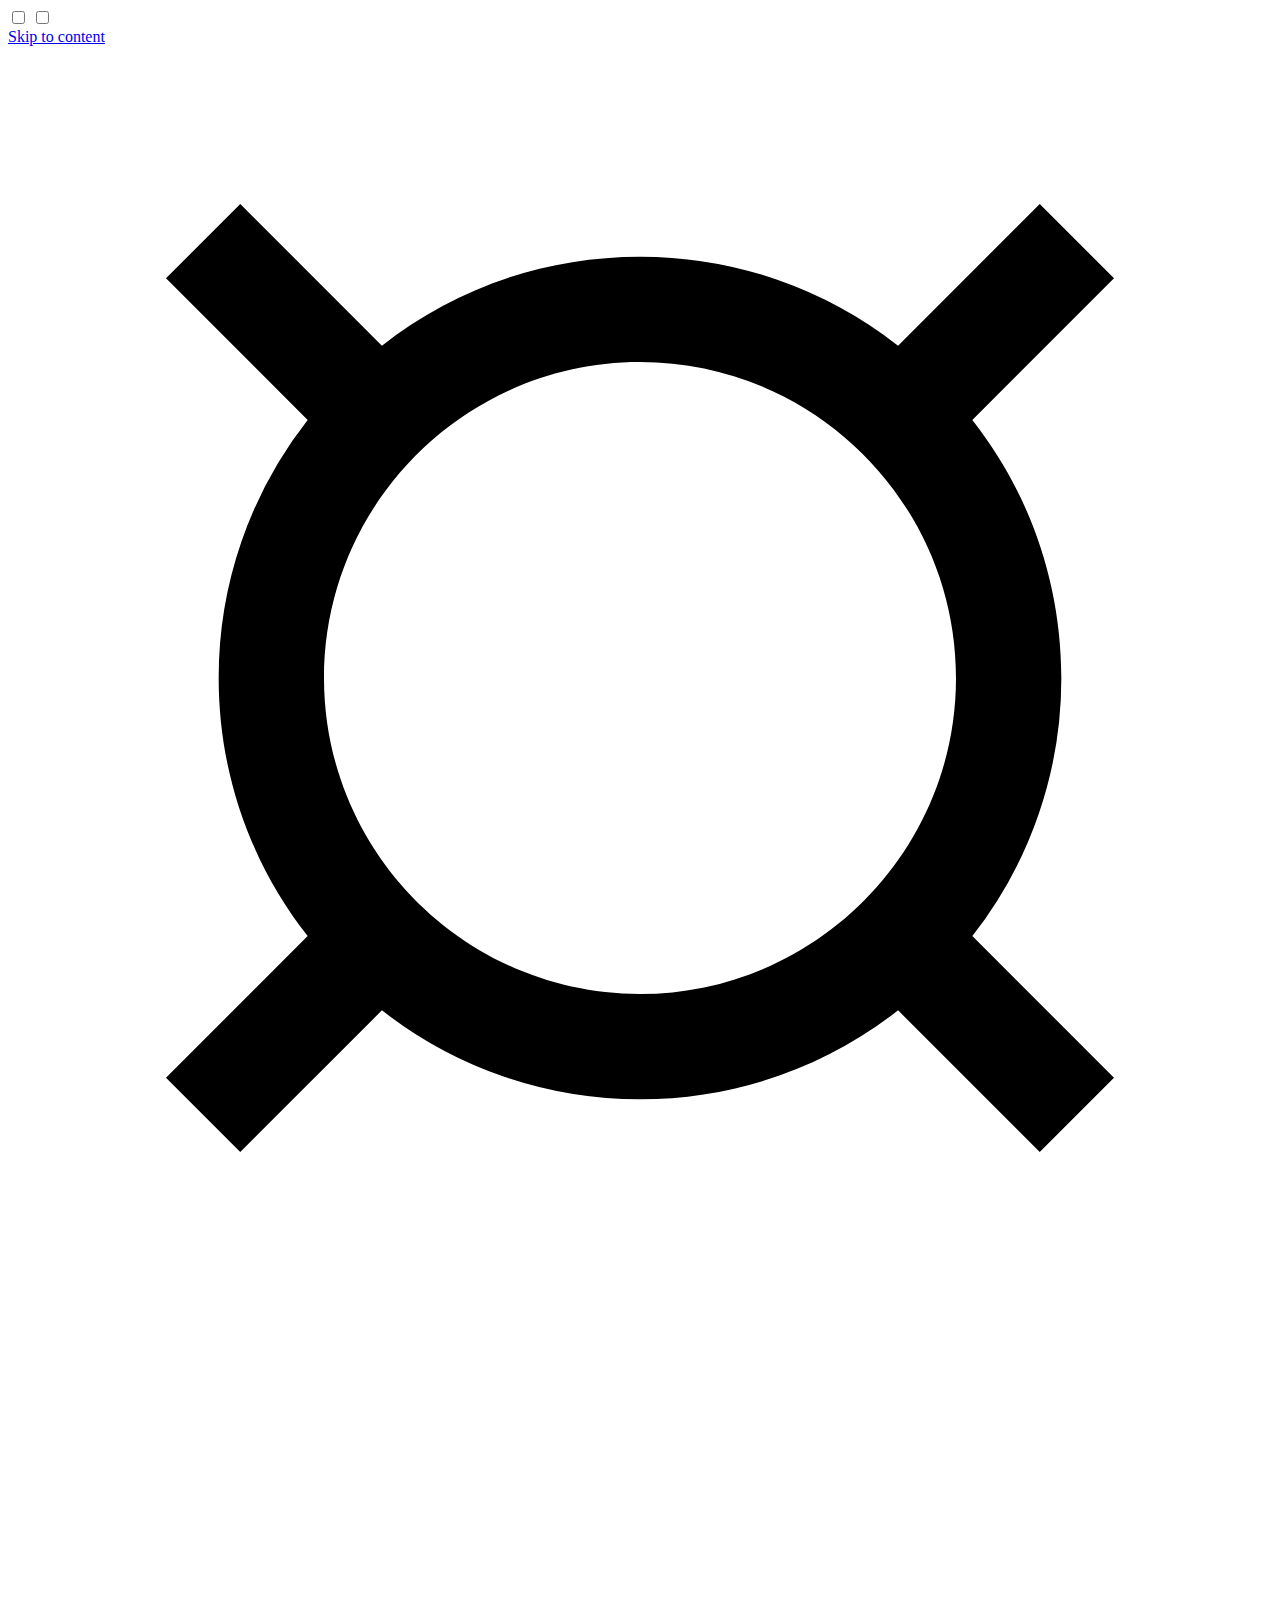
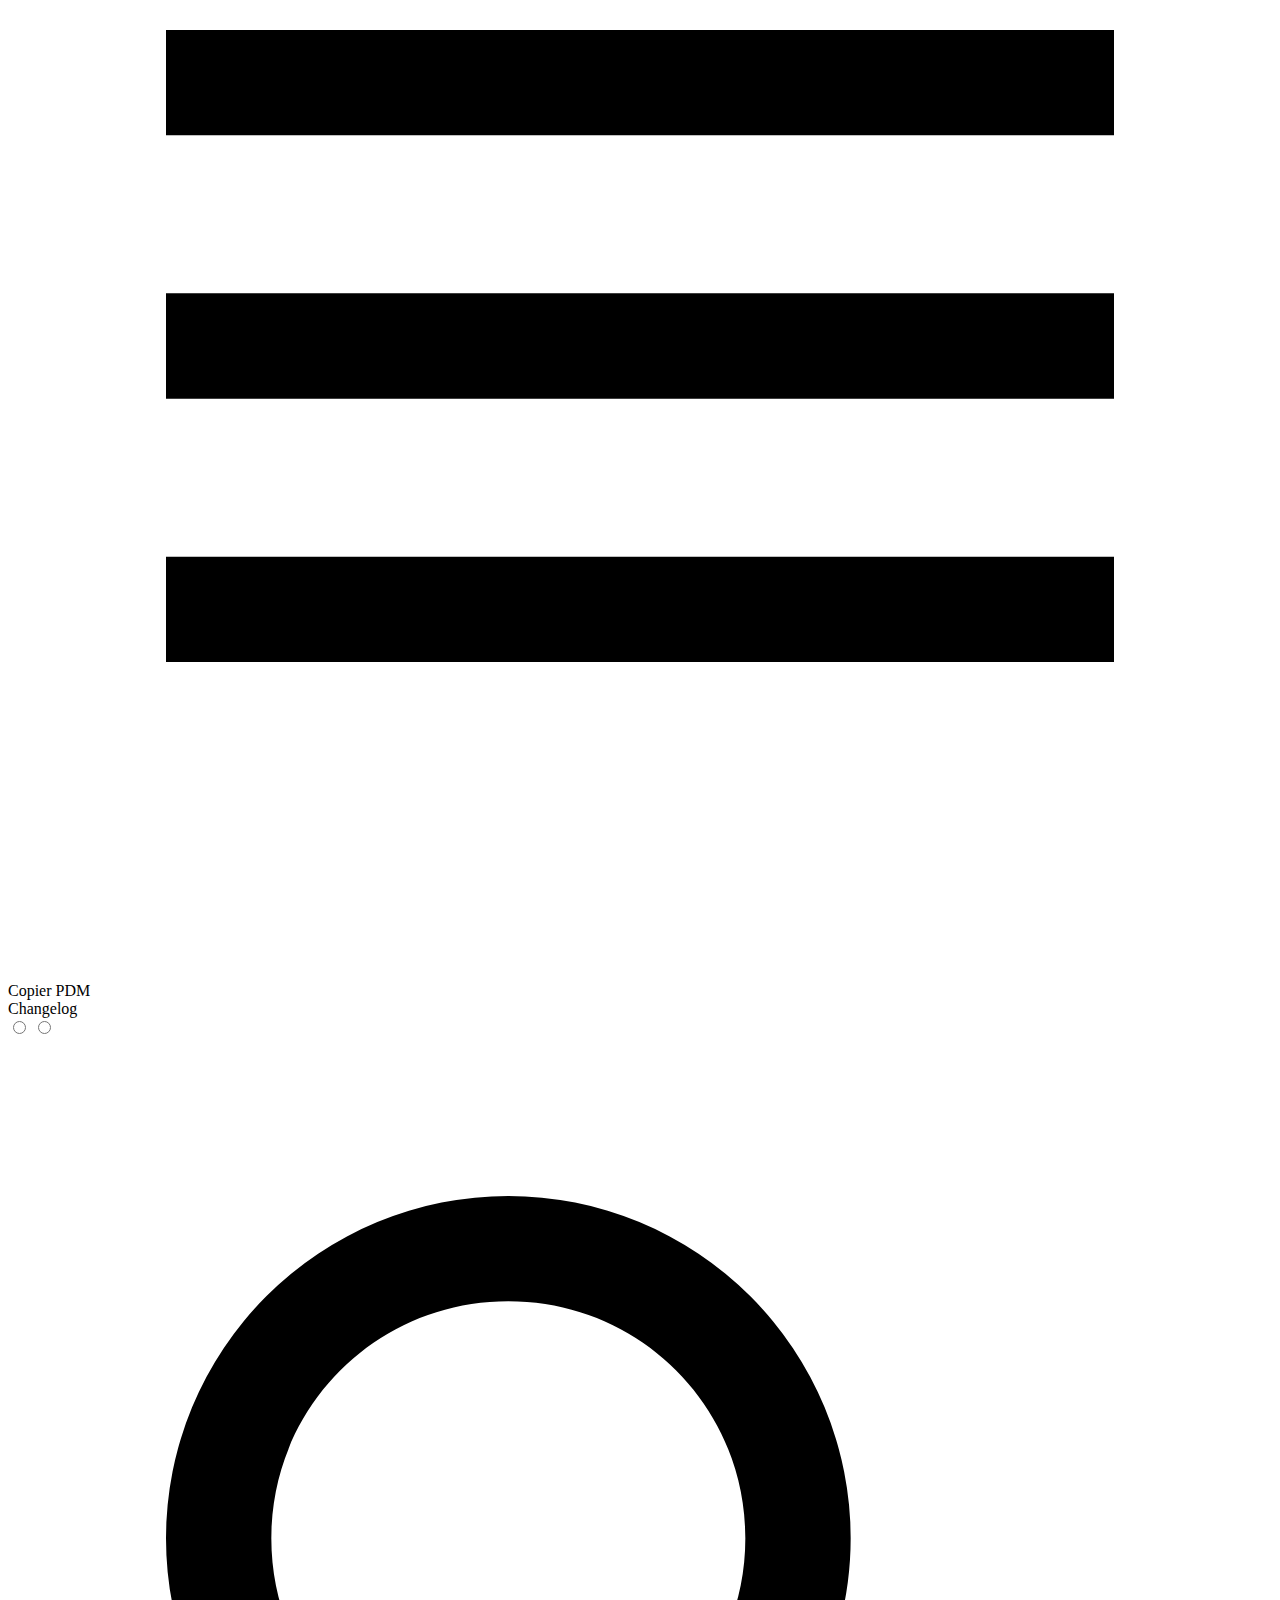
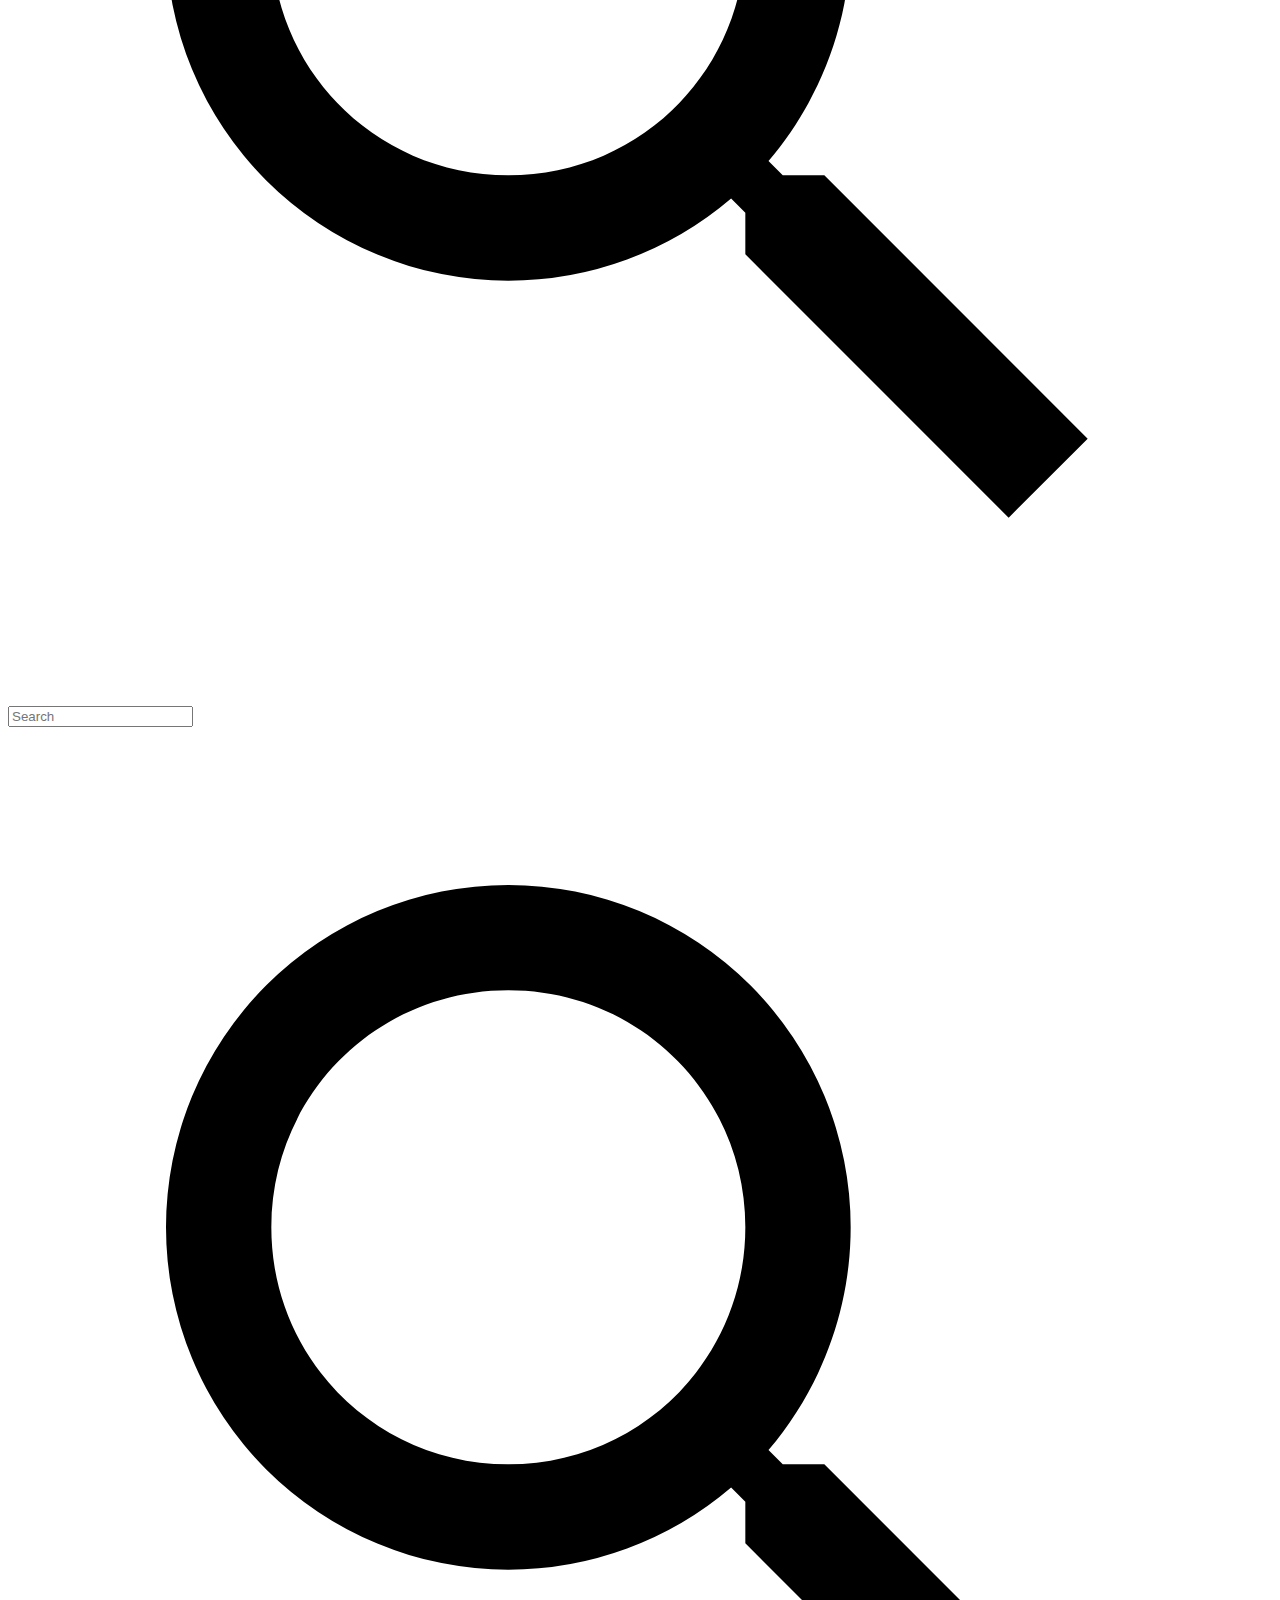
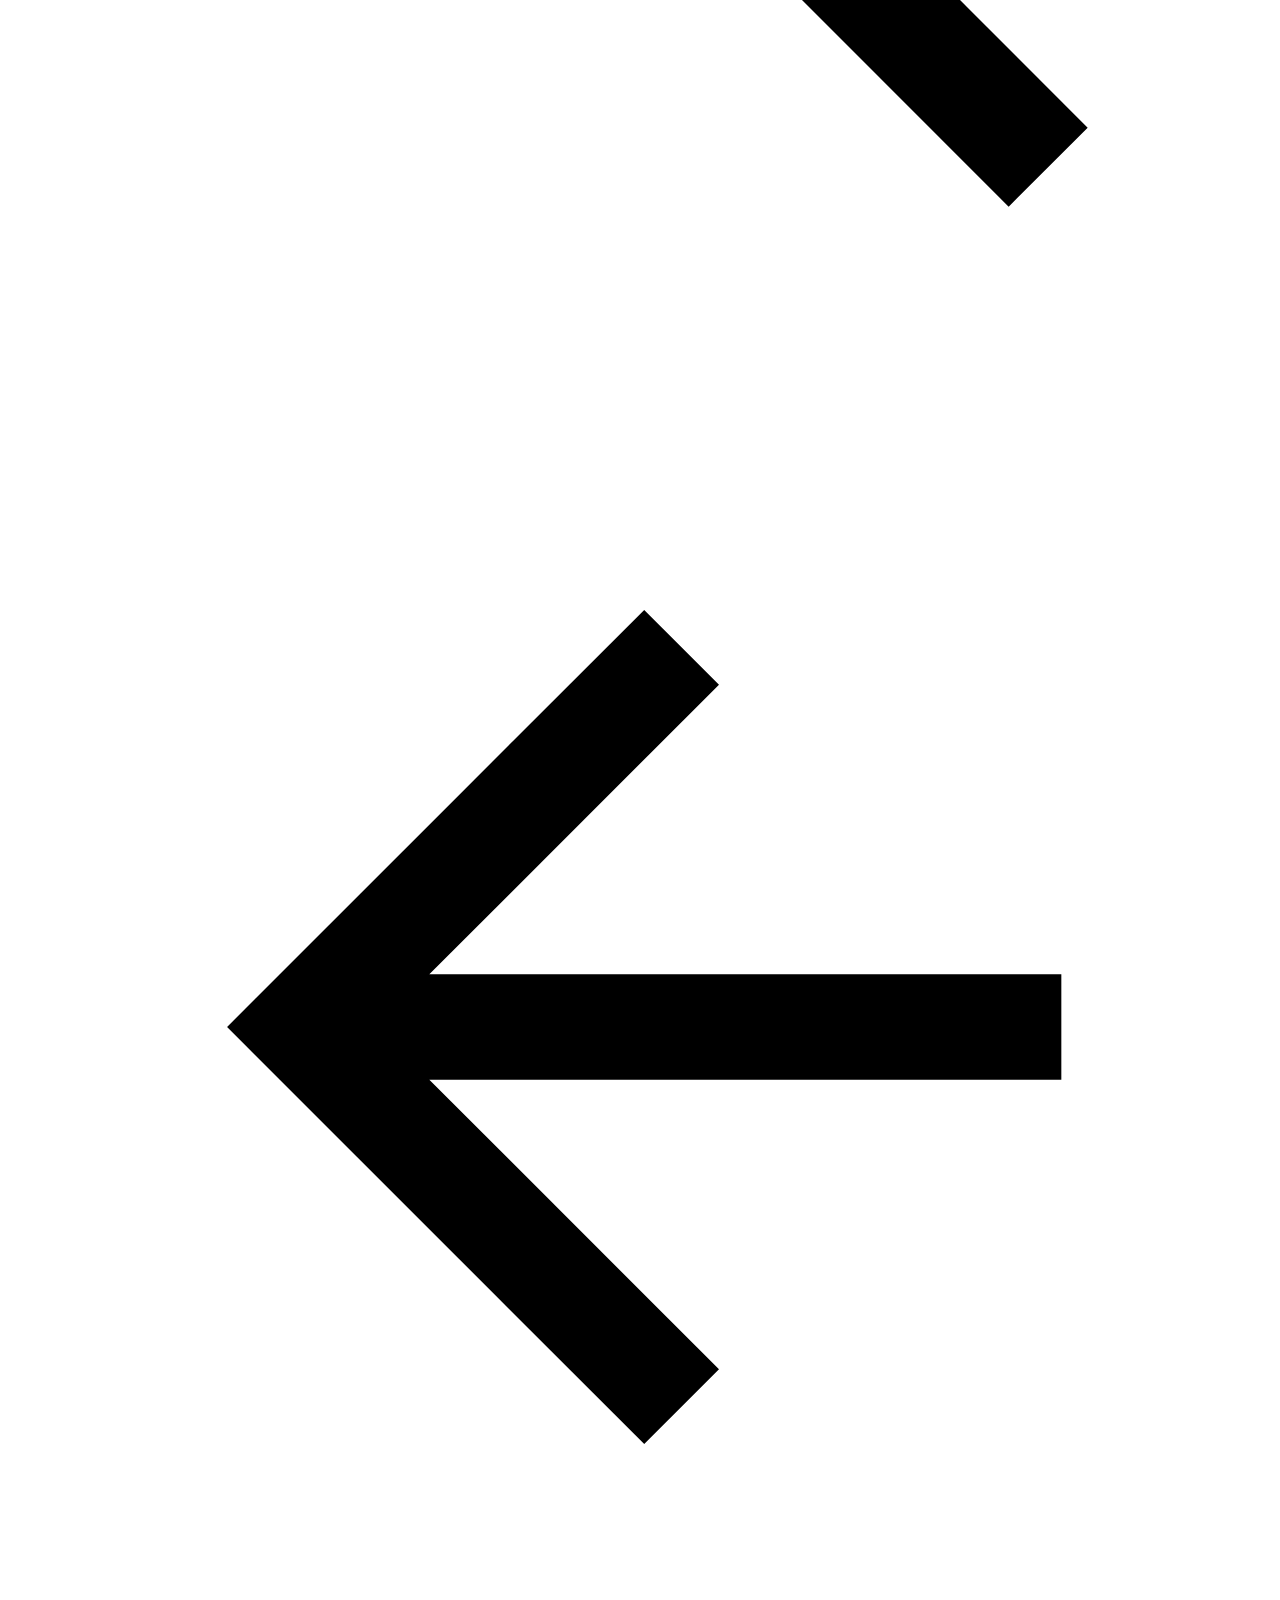
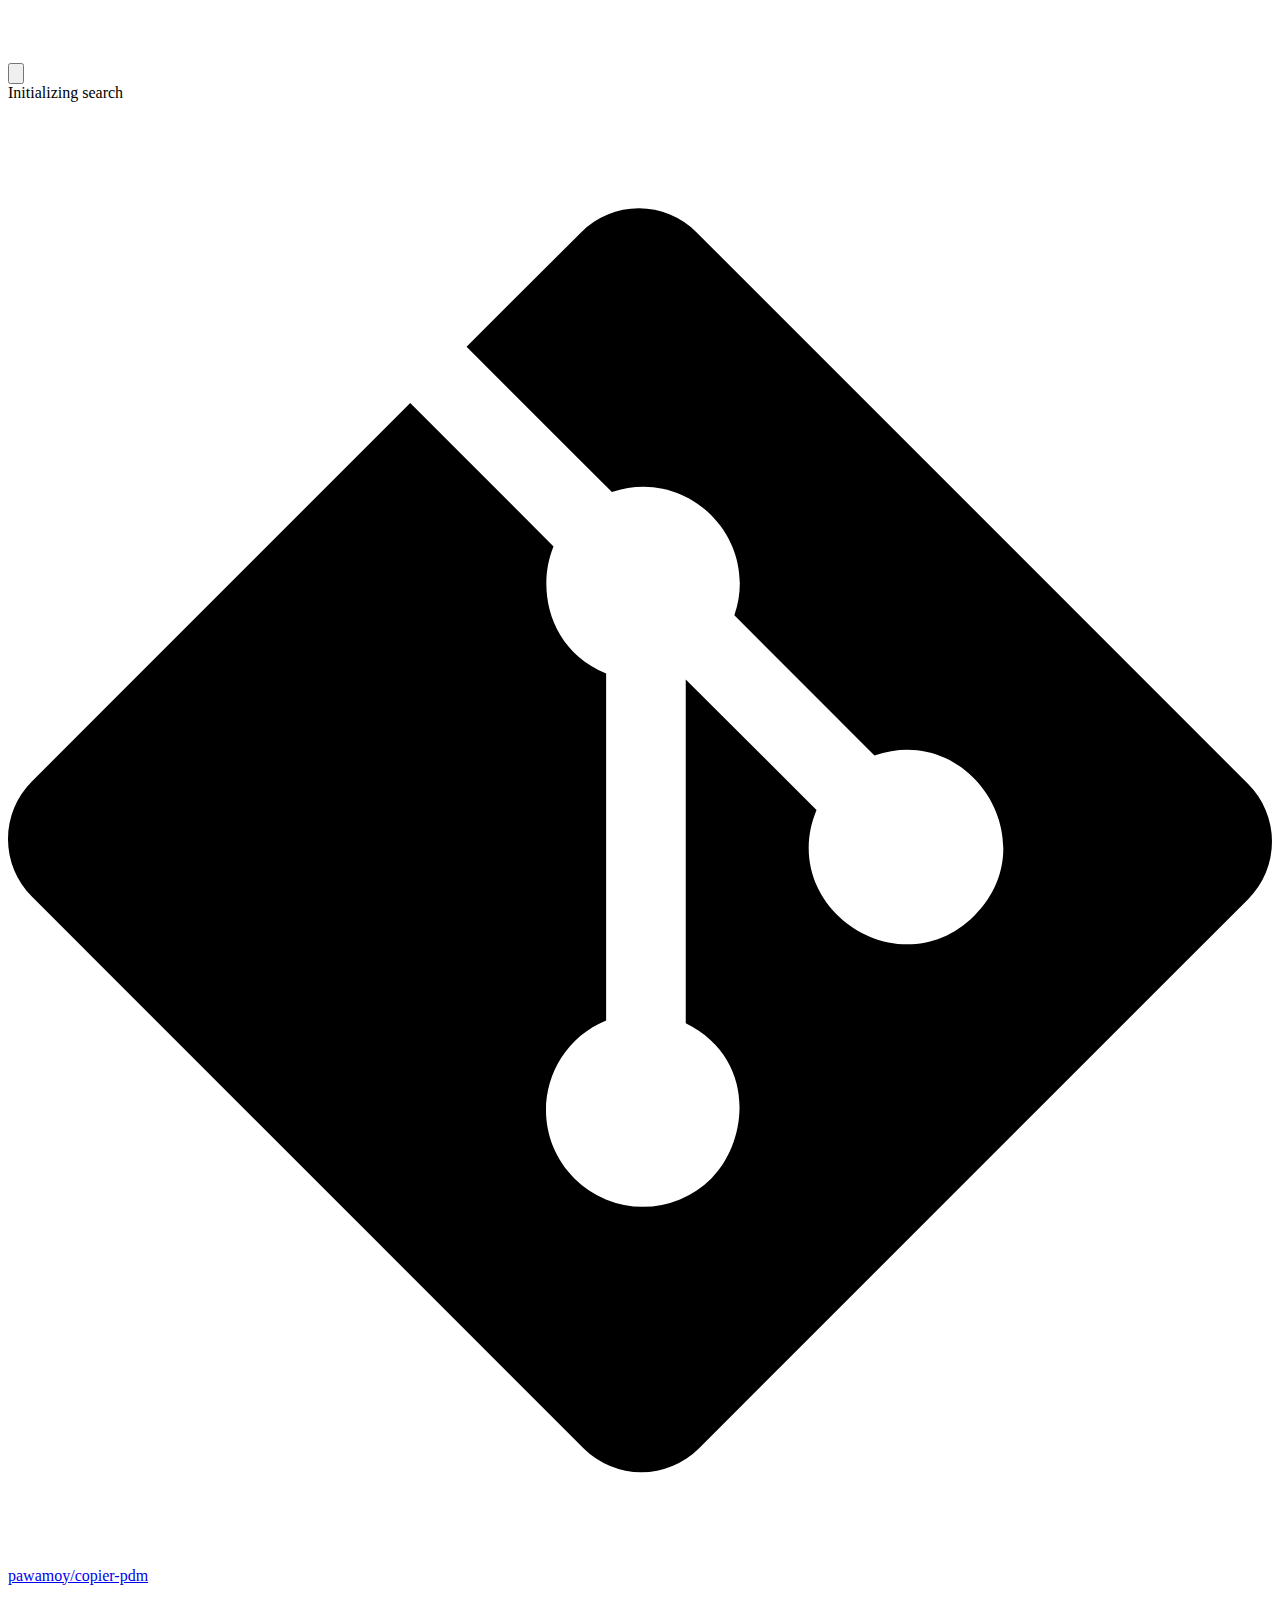
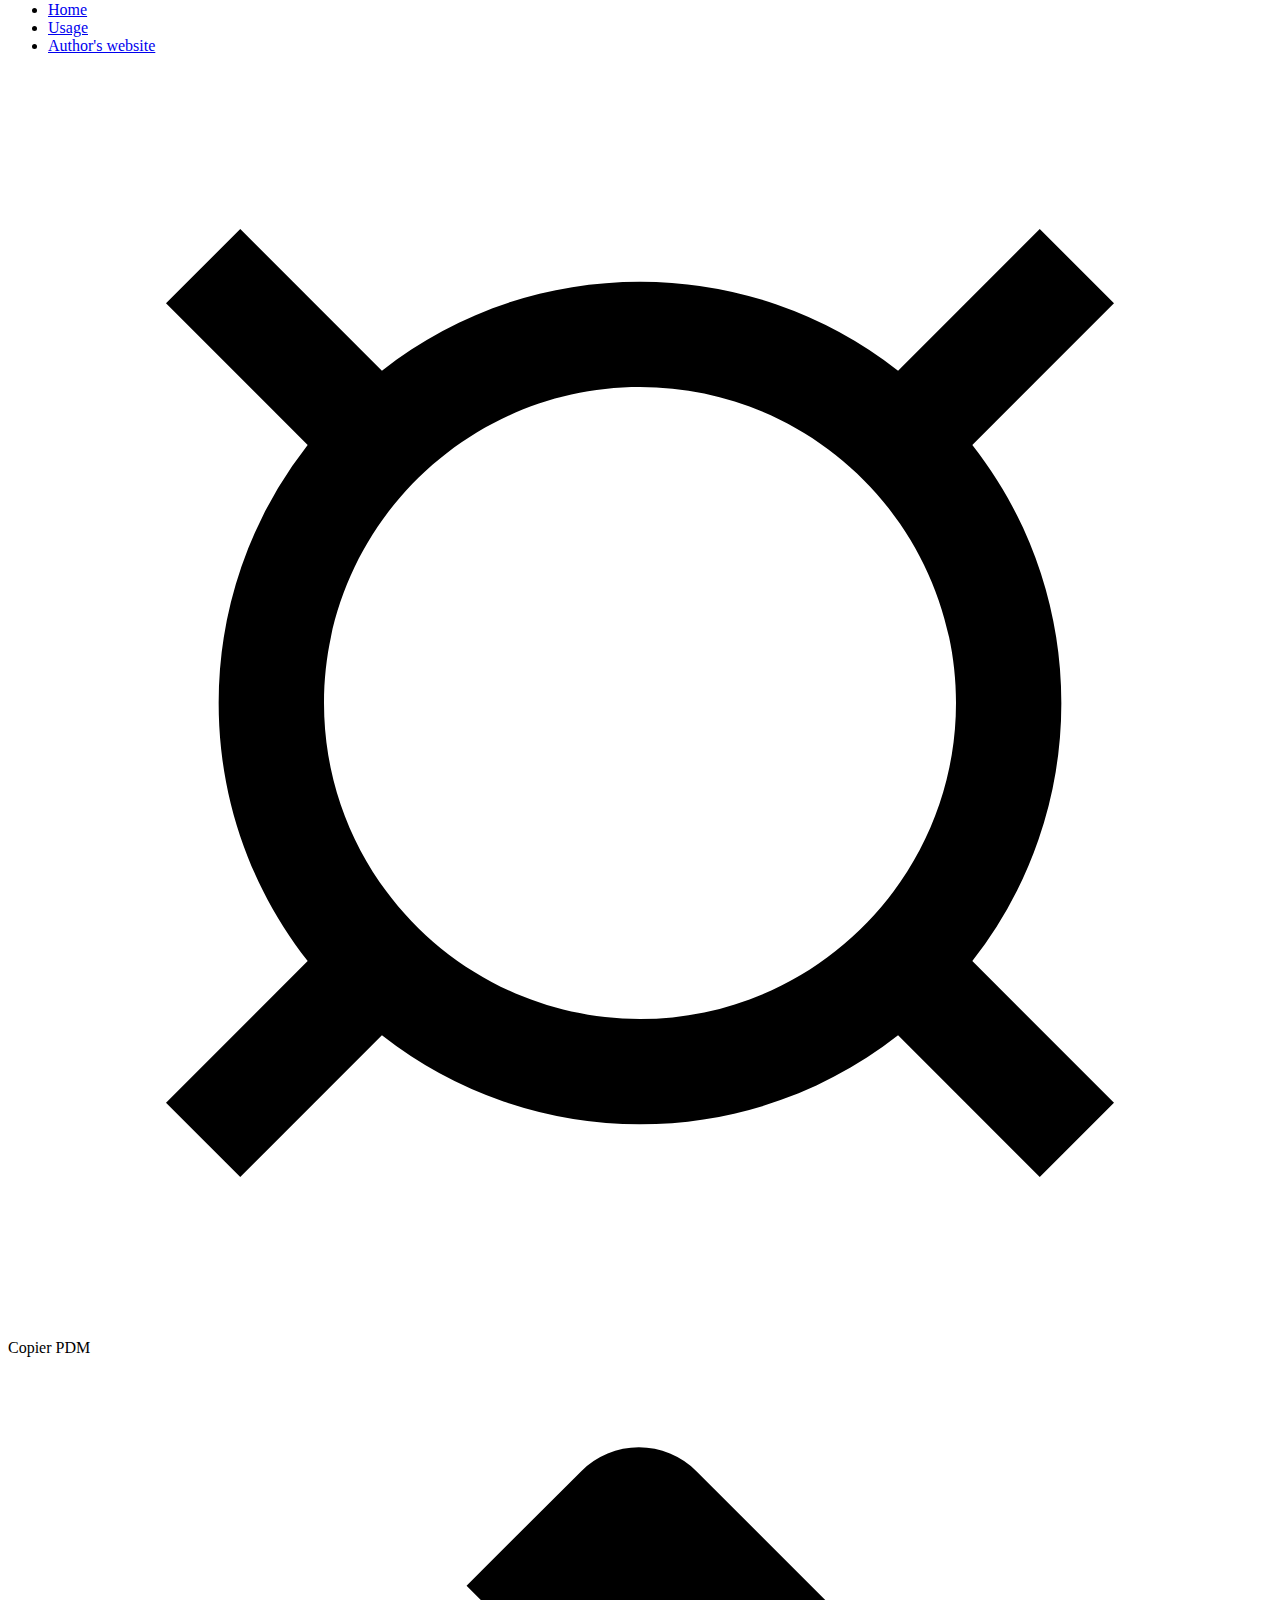
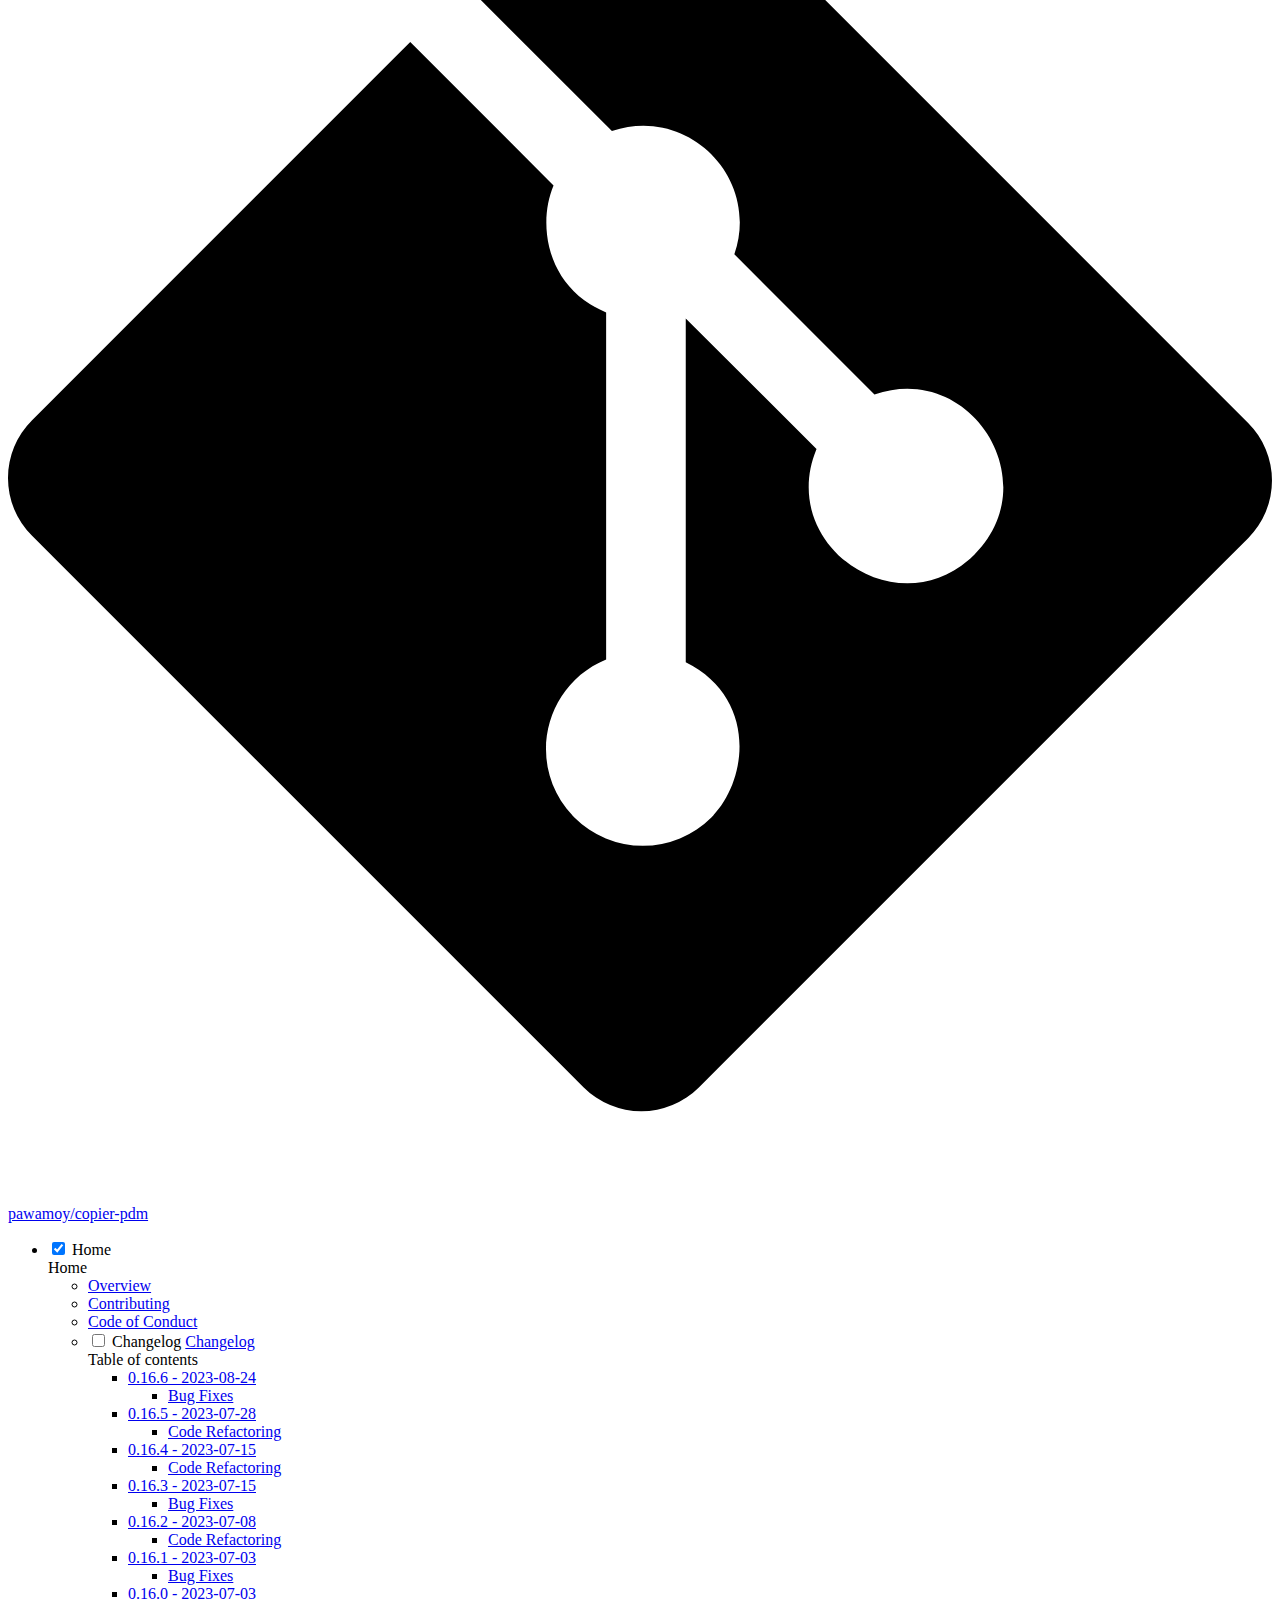
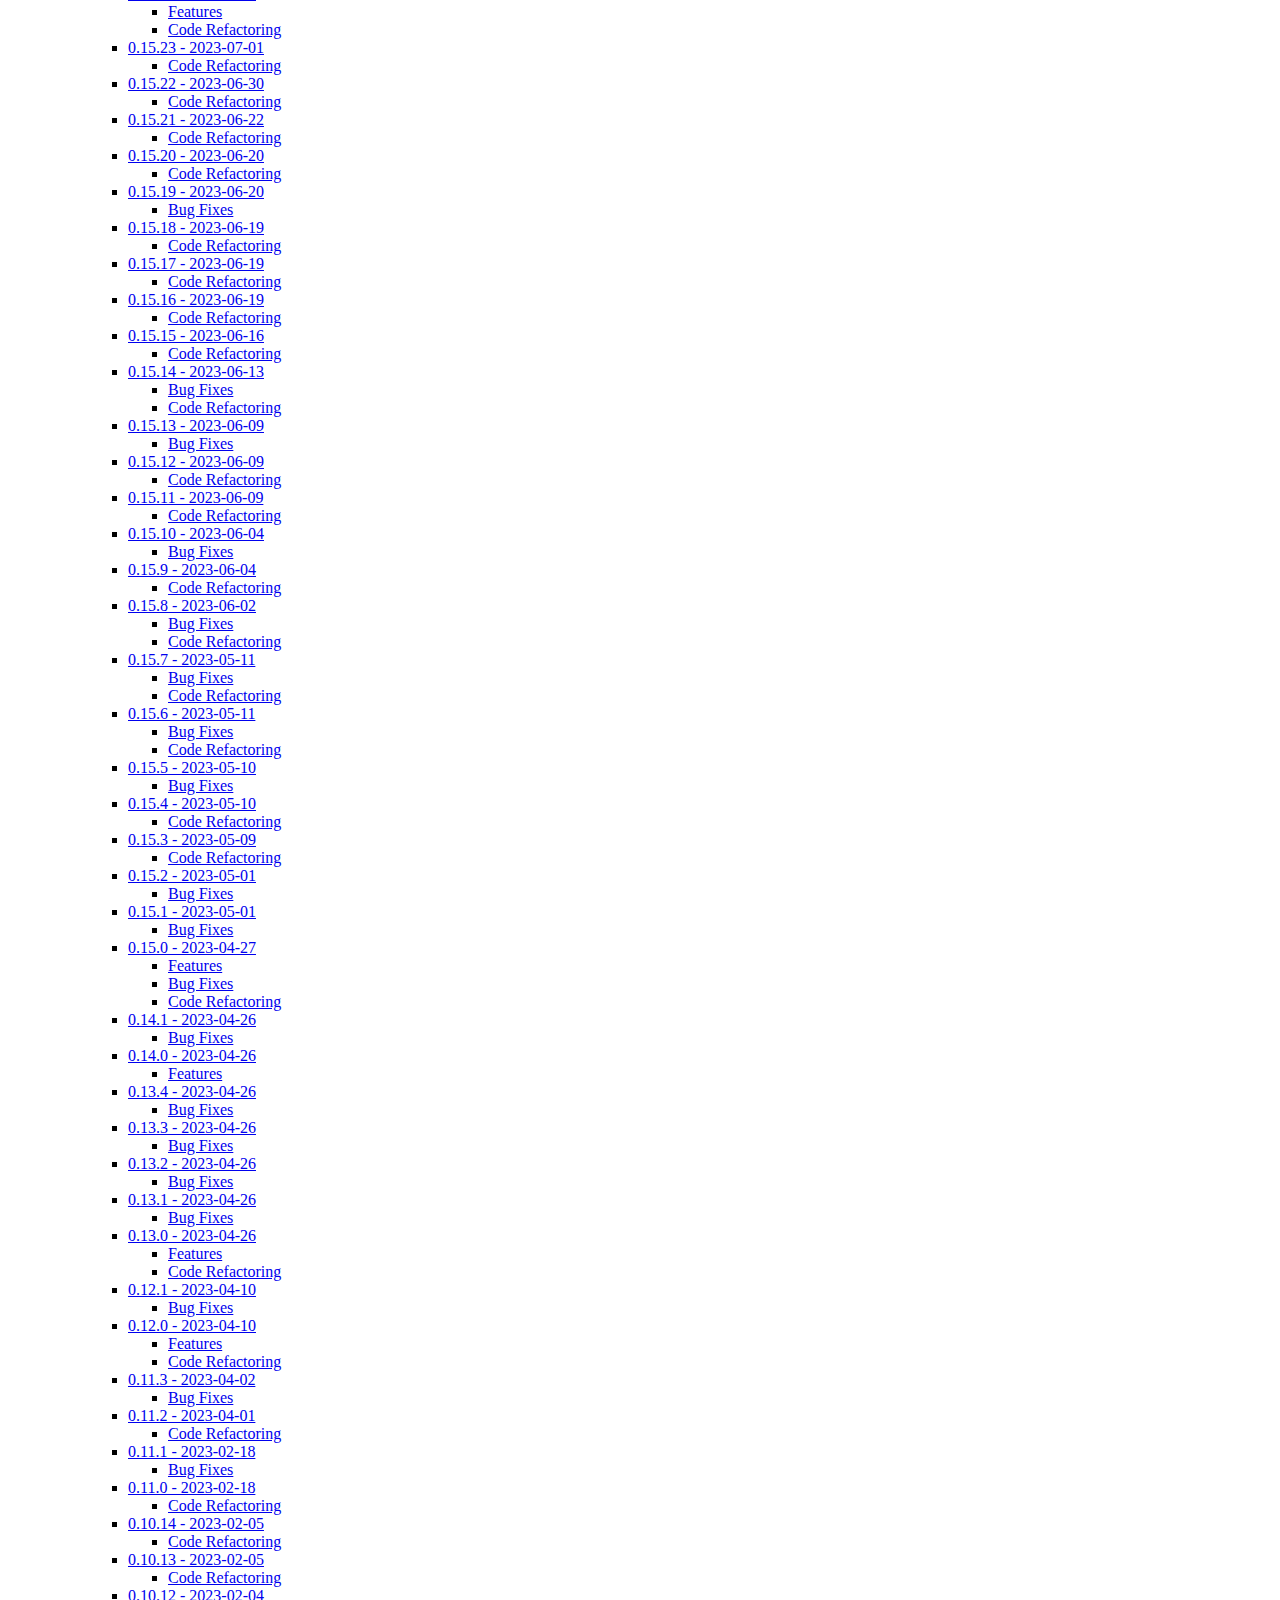
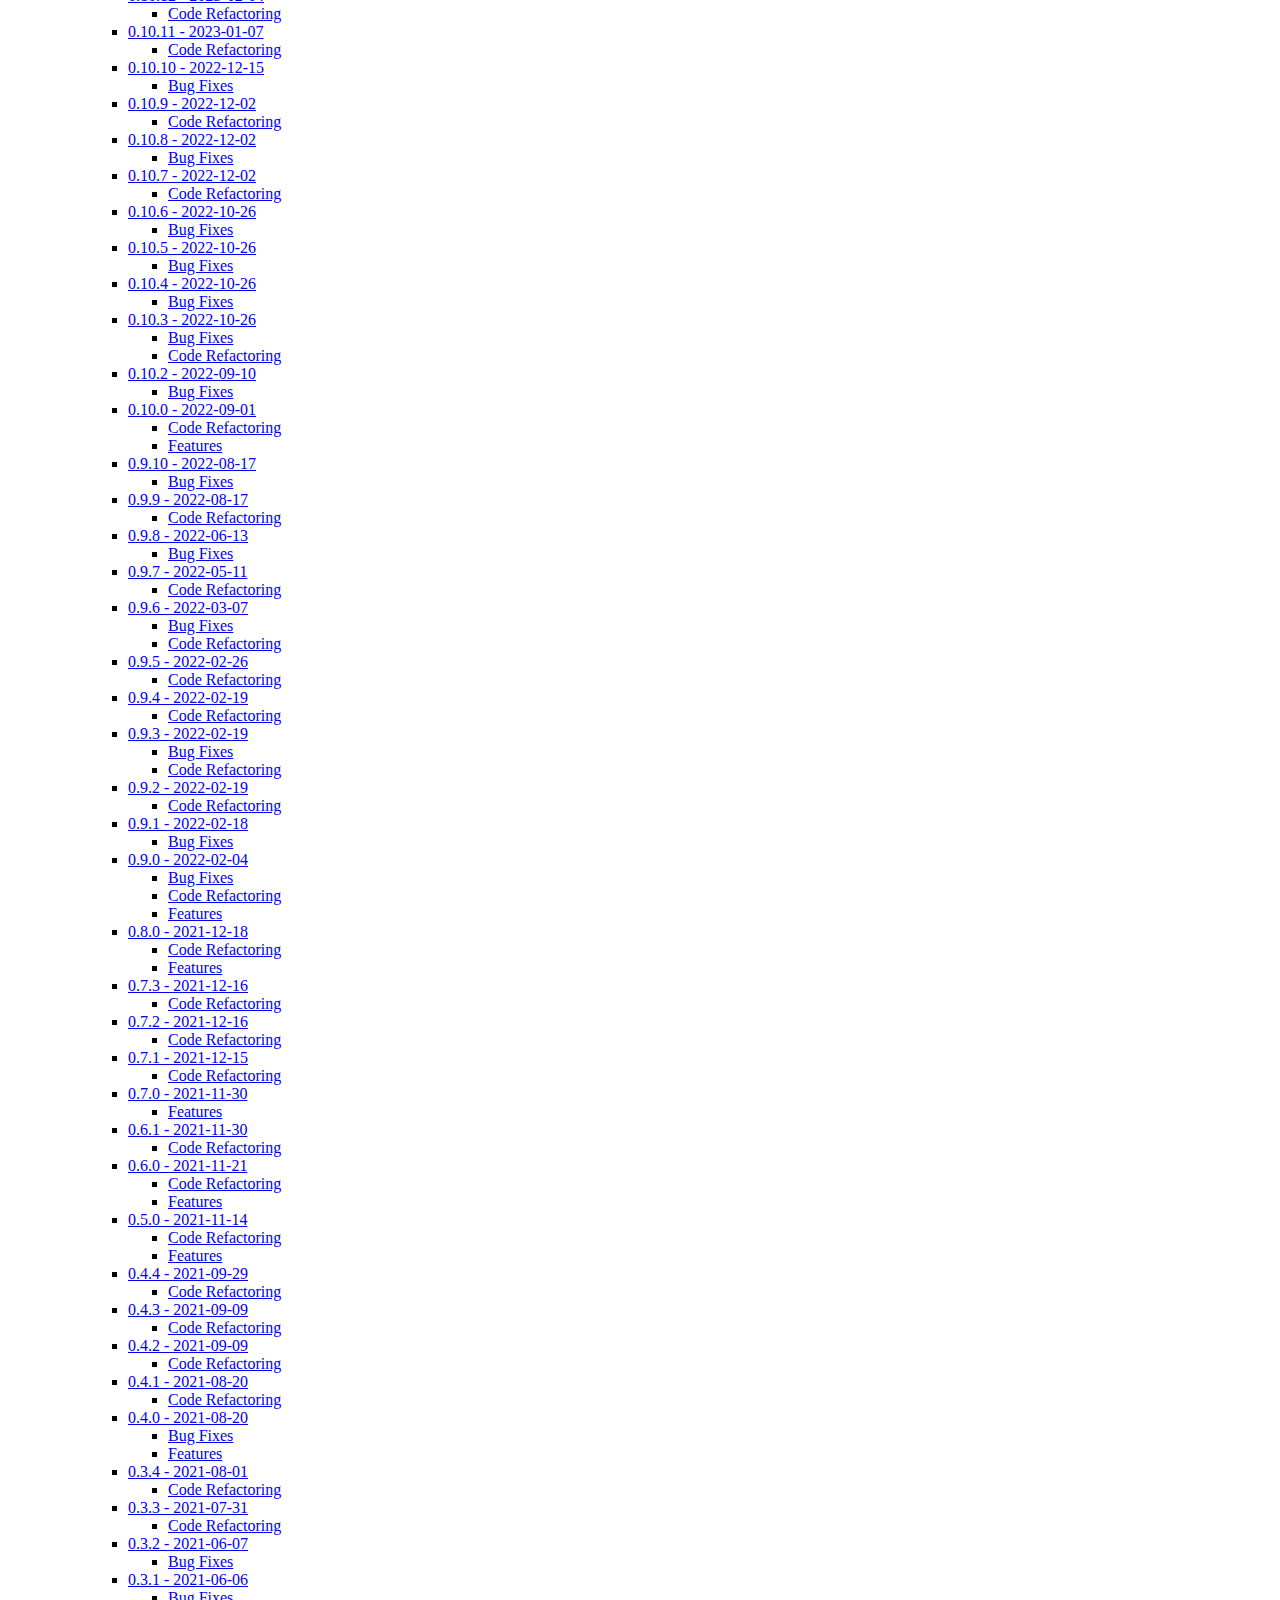
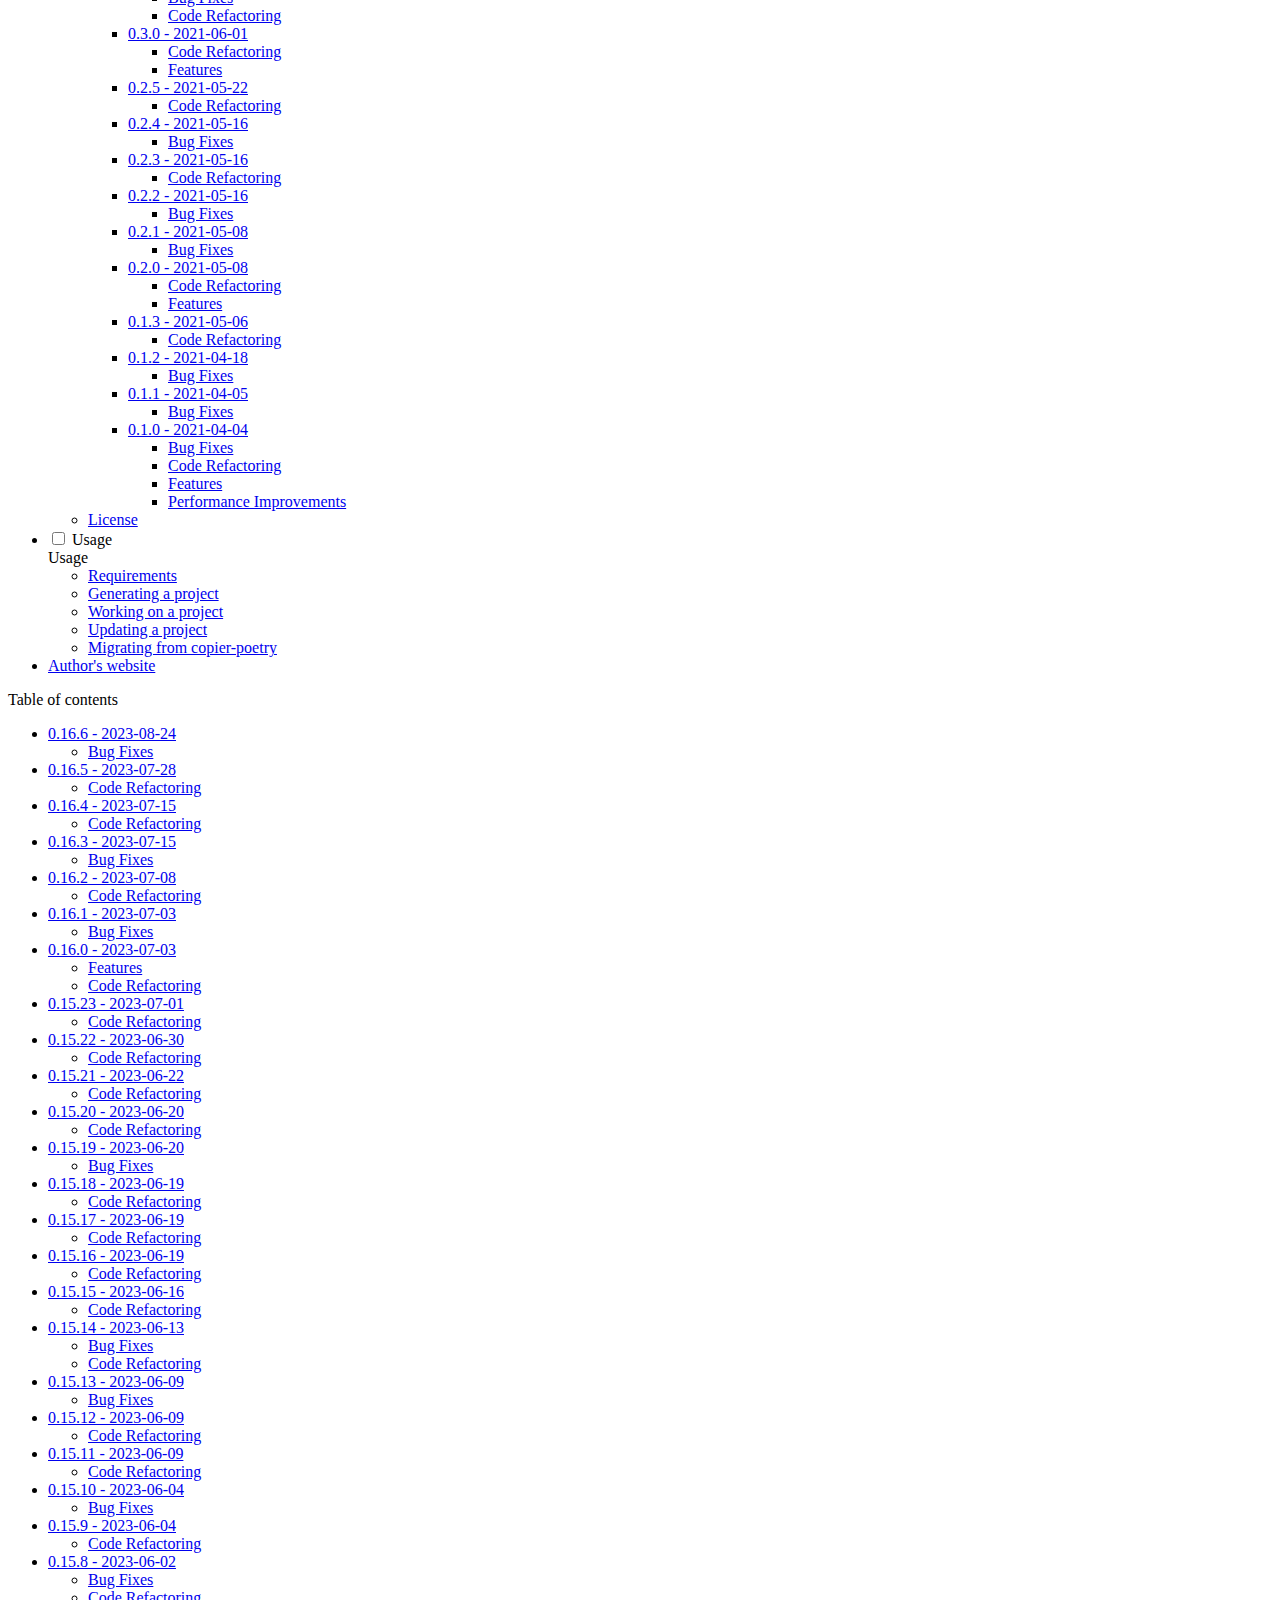
==== commit 605cf37b: "Deployed aea1ec0 with MkDocs version: 1.5.2" ====
--- a/changelog/index.html
+++ b/changelog/index.html
@@ -12,8 +12,18 @@
       
         <link rel="canonical" href="https://pawamoy.github.io/copier-pdm/changelog/">
       
+      
+        <link rel="prev" href="../code_of_conduct/">
+      
+      
+        <link rel="next" href="../license/">
+      
+      
+        
+      
+      
       <link rel="icon" href="../assets/images/favicon.png">
-      <meta name="generator" content="mkdocs-1.4.2, mkdocs-material-8.5.10">
+      <meta name="generator" content="mkdocs-1.5.2, mkdocs-material-9.1.18+insiders-4.36.1">
     
     
       
@@ -21,11 +31,10 @@
       
     
     
-      <link rel="stylesheet" href="../assets/stylesheets/main.975780f9.min.css">
-      
-        
-        <link rel="stylesheet" href="../assets/stylesheets/palette.2505c338.min.css">
-        
+      <link rel="stylesheet" href="../assets/stylesheets/main.cac7c1ad.min.css">
+      
+        
+        <link rel="stylesheet" href="../assets/stylesheets/palette.ecc776e4.min.css">
       
       
 
@@ -49,7 +58,6 @@
 
     
     
-    
   </head>
   
   
@@ -62,9 +70,6 @@
     
     <body dir="ltr" data-md-color-scheme="default" data-md-color-primary="teal" data-md-color-accent="purple">
   
-    
-    
-      <script>var palette=__md_get("__palette");if(palette&&"object"==typeof palette.color)for(var key of Object.keys(palette.color))document.body.setAttribute("data-md-color-"+key,palette.color[key])</script>
     
     <input class="md-toggle" data-md-toggle="drawer" type="checkbox" id="__drawer" autocomplete="off">
     <input class="md-toggle" data-md-toggle="search" type="checkbox" id="__search" autocomplete="off">
@@ -112,29 +117,34 @@
       </div>
     </div>
     
-      <form class="md-header__option" data-md-component="palette">
-        
+      
+        <form class="md-header__option" data-md-component="palette">
           
+            
+            
+            
+            <input class="md-option" data-md-color-media="(prefers-color-scheme: light)" data-md-color-scheme="default" data-md-color-primary="teal" data-md-color-accent="purple"  aria-label="Switch to dark mode"  type="radio" name="__palette" id="__palette_0">
+            
+              <label class="md-header__button md-icon" title="Switch to dark mode" for="__palette_1" hidden>
+                <svg xmlns="http://www.w3.org/2000/svg" viewBox="0 0 24 24"><path d="M12 7a5 5 0 0 1 5 5 5 5 0 0 1-5 5 5 5 0 0 1-5-5 5 5 0 0 1 5-5m0 2a3 3 0 0 0-3 3 3 3 0 0 0 3 3 3 3 0 0 0 3-3 3 3 0 0 0-3-3m0-7 2.39 3.42C13.65 5.15 12.84 5 12 5c-.84 0-1.65.15-2.39.42L12 2M3.34 7l4.16-.35A7.2 7.2 0 0 0 5.94 8.5c-.44.74-.69 1.5-.83 2.29L3.34 7m.02 10 1.76-3.77a7.131 7.131 0 0 0 2.38 4.14L3.36 17M20.65 7l-1.77 3.79a7.023 7.023 0 0 0-2.38-4.15l4.15.36m-.01 10-4.14.36c.59-.51 1.12-1.14 1.54-1.86.42-.73.69-1.5.83-2.29L20.64 17M12 22l-2.41-3.44c.74.27 1.55.44 2.41.44.82 0 1.63-.17 2.37-.44L12 22Z"/></svg>
+              </label>
+            
           
+            
+            
+            
+            <input class="md-option" data-md-color-media="(prefers-color-scheme: dark)" data-md-color-scheme="slate" data-md-color-primary="black" data-md-color-accent="lime"  aria-label="Switch to light mode"  type="radio" name="__palette" id="__palette_1">
+            
+              <label class="md-header__button md-icon" title="Switch to light mode" for="__palette_0" hidden>
+                <svg xmlns="http://www.w3.org/2000/svg" viewBox="0 0 24 24"><path d="m17.75 4.09-2.53 1.94.91 3.06-2.63-1.81-2.63 1.81.91-3.06-2.53-1.94L12.44 4l1.06-3 1.06 3 3.19.09m3.5 6.91-1.64 1.25.59 1.98-1.7-1.17-1.7 1.17.59-1.98L15.75 11l2.06-.05L18.5 9l.69 1.95 2.06.05m-2.28 4.95c.83-.08 1.72 1.1 1.19 1.85-.32.45-.66.87-1.08 1.27C15.17 23 8.84 23 4.94 19.07c-3.91-3.9-3.91-10.24 0-14.14.4-.4.82-.76 1.27-1.08.75-.53 1.93.36 1.85 1.19-.27 2.86.69 5.83 2.89 8.02a9.96 9.96 0 0 0 8.02 2.89m-1.64 2.02a12.08 12.08 0 0 1-7.8-3.47c-2.17-2.19-3.33-5-3.49-7.82-2.81 3.14-2.7 7.96.31 10.98 3.02 3.01 7.84 3.12 10.98.31Z"/></svg>
+              </label>
+            
           
-          <input class="md-option" data-md-color-media="(prefers-color-scheme: light)" data-md-color-scheme="default" data-md-color-primary="teal" data-md-color-accent="purple"  aria-label="Switch to dark mode"  type="radio" name="__palette" id="__palette_1">
-          
-            <label class="md-header__button md-icon" title="Switch to dark mode" for="__palette_2" hidden>
-              <svg xmlns="http://www.w3.org/2000/svg" viewBox="0 0 24 24"><path d="M12 7a5 5 0 0 1 5 5 5 5 0 0 1-5 5 5 5 0 0 1-5-5 5 5 0 0 1 5-5m0 2a3 3 0 0 0-3 3 3 3 0 0 0 3 3 3 3 0 0 0 3-3 3 3 0 0 0-3-3m0-7 2.39 3.42C13.65 5.15 12.84 5 12 5c-.84 0-1.65.15-2.39.42L12 2M3.34 7l4.16-.35A7.2 7.2 0 0 0 5.94 8.5c-.44.74-.69 1.5-.83 2.29L3.34 7m.02 10 1.76-3.77a7.131 7.131 0 0 0 2.38 4.14L3.36 17M20.65 7l-1.77 3.79a7.023 7.023 0 0 0-2.38-4.15l4.15.36m-.01 10-4.14.36c.59-.51 1.12-1.14 1.54-1.86.42-.73.69-1.5.83-2.29L20.64 17M12 22l-2.41-3.44c.74.27 1.55.44 2.41.44.82 0 1.63-.17 2.37-.44L12 22Z"/></svg>
-            </label>
-          
-        
-          
-          
-          
-          <input class="md-option" data-md-color-media="(prefers-color-scheme: dark)" data-md-color-scheme="slate" data-md-color-primary="black" data-md-color-accent="lime"  aria-label="Switch to light mode"  type="radio" name="__palette" id="__palette_2">
-          
-            <label class="md-header__button md-icon" title="Switch to light mode" for="__palette_1" hidden>
-              <svg xmlns="http://www.w3.org/2000/svg" viewBox="0 0 24 24"><path d="m17.75 4.09-2.53 1.94.91 3.06-2.63-1.81-2.63 1.81.91-3.06-2.53-1.94L12.44 4l1.06-3 1.06 3 3.19.09m3.5 6.91-1.64 1.25.59 1.98-1.7-1.17-1.7 1.17.59-1.98L15.75 11l2.06-.05L18.5 9l.69 1.95 2.06.05m-2.28 4.95c.83-.08 1.72 1.1 1.19 1.85-.32.45-.66.87-1.08 1.27C15.17 23 8.84 23 4.94 19.07c-3.91-3.9-3.91-10.24 0-14.14.4-.4.82-.76 1.27-1.08.75-.53 1.93.36 1.85 1.19-.27 2.86.69 5.83 2.89 8.02a9.96 9.96 0 0 0 8.02 2.89m-1.64 2.02a12.08 12.08 0 0 1-7.8-3.47c-2.17-2.19-3.33-5-3.49-7.82-2.81 3.14-2.7 7.96.31 10.98 3.02 3.01 7.84 3.12 10.98.31Z"/></svg>
-            </label>
-          
-        
-      </form>
+        </form>
+      
+    
+    
+      <script>var media,input,key,value,palette=__md_get("__palette");if(palette&&palette.color){"(prefers-color-scheme)"===palette.color.media&&(media=matchMedia("(prefers-color-scheme: light)"),input=document.querySelector(media.matches?"[data-md-color-media='(prefers-color-scheme: light)']":"[data-md-color-media='(prefers-color-scheme: dark)']"),palette.color.media=input.getAttribute("data-md-color-media"),palette.color.scheme=input.getAttribute("data-md-color-scheme"),palette.color.primary=input.getAttribute("data-md-color-primary"),palette.color.accent=input.getAttribute("data-md-color-accent"));for([key,value]of Object.entries(palette.color))document.body.setAttribute("data-md-color-"+key,value)}</script>
     
     
     
@@ -164,7 +174,7 @@
           <div class="md-search-result__meta">
             Initializing search
           </div>
-          <ol class="md-search-result__list"></ol>
+          <ol class="md-search-result__list" role="presentation"></ol>
         </div>
       </div>
     </div>
@@ -176,7 +186,7 @@
         <a href="https://github.com/pawamoy/copier-pdm" title="Go to repository" class="md-source" data-md-component="source">
   <div class="md-source__icon md-icon">
     
-    <svg xmlns="http://www.w3.org/2000/svg" viewBox="0 0 448 512"><!--! Font Awesome Free 6.2.1 by @fontawesome - https://fontawesome.com License - https://fontawesome.com/license/free (Icons: CC BY 4.0, Fonts: SIL OFL 1.1, Code: MIT License) Copyright 2022 Fonticons, Inc.--><path d="M439.55 236.05 244 40.45a28.87 28.87 0 0 0-40.81 0l-40.66 40.63 51.52 51.52c27.06-9.14 52.68 16.77 43.39 43.68l49.66 49.66c34.23-11.8 61.18 31 35.47 56.69-26.49 26.49-70.21-2.87-56-37.34L240.22 199v121.85c25.3 12.54 22.26 41.85 9.08 55a34.34 34.34 0 0 1-48.55 0c-17.57-17.6-11.07-46.91 11.25-56v-123c-20.8-8.51-24.6-30.74-18.64-45L142.57 101 8.45 235.14a28.86 28.86 0 0 0 0 40.81l195.61 195.6a28.86 28.86 0 0 0 40.8 0l194.69-194.69a28.86 28.86 0 0 0 0-40.81z"/></svg>
+    <svg xmlns="http://www.w3.org/2000/svg" viewBox="0 0 448 512"><!--! Font Awesome Free 6.4.0 by @fontawesome - https://fontawesome.com License - https://fontawesome.com/license/free (Icons: CC BY 4.0, Fonts: SIL OFL 1.1, Code: MIT License) Copyright 2023 Fonticons, Inc.--><path d="M439.55 236.05 244 40.45a28.87 28.87 0 0 0-40.81 0l-40.66 40.63 51.52 51.52c27.06-9.14 52.68 16.77 43.39 43.68l49.66 49.66c34.23-11.8 61.18 31 35.47 56.69-26.49 26.49-70.21-2.87-56-37.34L240.22 199v121.85c25.3 12.54 22.26 41.85 9.08 55a34.34 34.34 0 0 1-48.55 0c-17.57-17.6-11.07-46.91 11.25-56v-123c-20.8-8.51-24.6-30.74-18.64-45L142.57 101 8.45 235.14a28.86 28.86 0 0 0 0 40.81l195.61 195.6a28.86 28.86 0 0 0 40.8 0l194.69-194.69a28.86 28.86 0 0 0 0-40.81z"/></svg>
   </div>
   <div class="md-source__repository">
     pawamoy/copier-pdm
@@ -195,7 +205,7 @@
           
             
 <nav class="md-tabs" aria-label="Tabs" data-md-component="tabs">
-  <div class="md-tabs__inner md-grid">
+  <div class="md-grid">
     <ul class="md-tabs__list">
       
         
@@ -203,45 +213,54 @@
   
     
   
+  
+    
+    
+      <li class="md-tabs__item">
+        <a href=".." class="md-tabs__link md-tabs__link--active">
+          
+  
+  Home
 
+        </a>
+      </li>
+    
+  
 
+      
+        
+  
+  
+  
+    
+    
+      <li class="md-tabs__item">
+        <a href="../requirements/" class="md-tabs__link">
+          
+  
+  Usage
+
+        </a>
+      </li>
+    
+  
+
+      
+        
   
   
   
     <li class="md-tabs__item">
-      <a href=".." class="md-tabs__link md-tabs__link--active">
-        Home
+      <a href="https://pawamoy.github.io/" class="md-tabs__link">
+        
+  
+    
+  
+  Author's website
+
       </a>
     </li>
   
-
-      
-        
-  
-  
-
-
-  
-  
-  
-    <li class="md-tabs__item">
-      <a href="../requirements/" class="md-tabs__link">
-        Usage
-      </a>
-    </li>
-  
-
-      
-        
-  
-  
-
-
-  <li class="md-tabs__item">
-    <a href="https://pawamoy.github.io/" class="md-tabs__link">
-      Author's website
-    </a>
-  </li>
 
       
     </ul>
@@ -260,6 +279,7 @@
                   <div class="md-sidebar__inner">
                     
 
+
   
 
 
@@ -278,7 +298,7 @@
       <a href="https://github.com/pawamoy/copier-pdm" title="Go to repository" class="md-source" data-md-component="source">
   <div class="md-source__icon md-icon">
     
-    <svg xmlns="http://www.w3.org/2000/svg" viewBox="0 0 448 512"><!--! Font Awesome Free 6.2.1 by @fontawesome - https://fontawesome.com License - https://fontawesome.com/license/free (Icons: CC BY 4.0, Fonts: SIL OFL 1.1, Code: MIT License) Copyright 2022 Fonticons, Inc.--><path d="M439.55 236.05 244 40.45a28.87 28.87 0 0 0-40.81 0l-40.66 40.63 51.52 51.52c27.06-9.14 52.68 16.77 43.39 43.68l49.66 49.66c34.23-11.8 61.18 31 35.47 56.69-26.49 26.49-70.21-2.87-56-37.34L240.22 199v121.85c25.3 12.54 22.26 41.85 9.08 55a34.34 34.34 0 0 1-48.55 0c-17.57-17.6-11.07-46.91 11.25-56v-123c-20.8-8.51-24.6-30.74-18.64-45L142.57 101 8.45 235.14a28.86 28.86 0 0 0 0 40.81l195.61 195.6a28.86 28.86 0 0 0 40.8 0l194.69-194.69a28.86 28.86 0 0 0 0-40.81z"/></svg>
+    <svg xmlns="http://www.w3.org/2000/svg" viewBox="0 0 448 512"><!--! Font Awesome Free 6.4.0 by @fontawesome - https://fontawesome.com License - https://fontawesome.com/license/free (Icons: CC BY 4.0, Fonts: SIL OFL 1.1, Code: MIT License) Copyright 2023 Fonticons, Inc.--><path d="M439.55 236.05 244 40.45a28.87 28.87 0 0 0-40.81 0l-40.66 40.63 51.52 51.52c27.06-9.14 52.68 16.77 43.39 43.68l49.66 49.66c34.23-11.8 61.18 31 35.47 56.69-26.49 26.49-70.21-2.87-56-37.34L240.22 199v121.85c25.3 12.54 22.26 41.85 9.08 55a34.34 34.34 0 0 1-48.55 0c-17.57-17.6-11.07-46.91 11.25-56v-123c-20.8-8.51-24.6-30.74-18.64-45L142.57 101 8.45 235.14a28.86 28.86 0 0 0 0 40.81l195.61 195.6a28.86 28.86 0 0 0 40.8 0l194.69-194.69a28.86 28.86 0 0 0 0-40.81z"/></svg>
   </div>
   <div class="md-source__repository">
     pawamoy/copier-pdm
@@ -290,98 +310,174 @@
     
       
       
-      
+  
+  
+    
+  
+  
+    
+    
+    
+    <li class="md-nav__item md-nav__item--active md-nav__item--nested">
+      
+        
+        
+        
+        
+        <input class="md-nav__toggle md-toggle " type="checkbox" id="__nav_1" checked>
+        
+          <label class="md-nav__link" for="__nav_1" id="__nav_1_label" tabindex="0">
+            
+  
+  <span class="md-ellipsis">
+    
+  
+    Home
+  
 
-  
-  
-    
-  
-  
-    
-    <li class="md-nav__item md-nav__item--active md-nav__item--nested">
-      
-      
-        <input class="md-nav__toggle md-toggle" data-md-toggle="__nav_1" type="checkbox" id="__nav_1" checked>
-      
-      
-      
-      
-        <label class="md-nav__link" for="__nav_1">
-          Home
+    
+  </span>
+  
+  
+
+            <span class="md-nav__icon md-icon"></span>
+          </label>
+        
+        <nav class="md-nav" data-md-level="1" aria-labelledby="__nav_1_label" aria-expanded="true">
+          <label class="md-nav__title" for="__nav_1">
+            <span class="md-nav__icon md-icon"></span>
+            
+  
+    Home
+  
+
+          </label>
+          <ul class="md-nav__list" data-md-scrollfix>
+            
+              
+                
+  
+  
+  
+    <li class="md-nav__item">
+      <a href=".." class="md-nav__link">
+        
+  
+  <span class="md-ellipsis">
+    
+  
+    Overview
+  
+
+    
+  </span>
+  
+  
+
+      </a>
+    </li>
+  
+
+              
+            
+              
+                
+  
+  
+  
+    <li class="md-nav__item">
+      <a href="../contributing/" class="md-nav__link">
+        
+  
+  <span class="md-ellipsis">
+    
+  
+    Contributing
+  
+
+    
+  </span>
+  
+  
+
+      </a>
+    </li>
+  
+
+              
+            
+              
+                
+  
+  
+  
+    <li class="md-nav__item">
+      <a href="../code_of_conduct/" class="md-nav__link">
+        
+  
+  <span class="md-ellipsis">
+    
+  
+    Code of Conduct
+  
+
+    
+  </span>
+  
+  
+
+      </a>
+    </li>
+  
+
+              
+            
+              
+                
+  
+  
+    
+  
+  
+    <li class="md-nav__item md-nav__item--active">
+      
+      <input class="md-nav__toggle md-toggle" type="checkbox" id="__toc">
+      
+      
+        
+      
+      
+        <label class="md-nav__link md-nav__link--active" for="__toc">
+          
+  
+  <span class="md-ellipsis">
+    
+  
+    Changelog
+  
+
+    
+  </span>
+  
+  
+
           <span class="md-nav__icon md-icon"></span>
         </label>
       
-      <nav class="md-nav" aria-label="Home" data-md-level="1">
-        <label class="md-nav__title" for="__nav_1">
-          <span class="md-nav__icon md-icon"></span>
-          Home
-        </label>
-        <ul class="md-nav__list" data-md-scrollfix>
-          
-            
-              
-  
-  
-  
-    <li class="md-nav__item">
-      <a href=".." class="md-nav__link">
-        Overview
-      </a>
-    </li>
+      <a href="./" class="md-nav__link md-nav__link--active">
+        
+  
+  <span class="md-ellipsis">
+    
+  
+    Changelog
   
 
-            
-          
-            
-              
-  
-  
-  
-    <li class="md-nav__item">
-      <a href="../contributing/" class="md-nav__link">
-        Contributing
-      </a>
-    </li>
+    
+  </span>
+  
   
 
-            
-          
-            
-              
-  
-  
-  
-    <li class="md-nav__item">
-      <a href="../code_of_conduct/" class="md-nav__link">
-        Code of Conduct
-      </a>
-    </li>
-  
-
-            
-          
-            
-              
-  
-  
-    
-  
-  
-    <li class="md-nav__item md-nav__item--active">
-      
-      <input class="md-nav__toggle md-toggle" data-md-toggle="toc" type="checkbox" id="__toc">
-      
-      
-        
-      
-      
-        <label class="md-nav__link md-nav__link--active" for="__toc">
-          Changelog
-          <span class="md-nav__icon md-icon"></span>
-        </label>
-      
-      <a href="./" class="md-nav__link md-nav__link--active">
-        Changelog
       </a>
       
         
@@ -400,16 +496,259 @@
     <ul class="md-nav__list" data-md-component="toc" data-md-scrollfix>
       
         <li class="md-nav__item">
+  <a href="#0166-2023-08-24" class="md-nav__link">
+    <span class="md-ellipsis">
+      
+        0.16.6 - 2023-08-24
+      
+    </span>
+  </a>
+  
+    <nav class="md-nav" aria-label="0.16.6 - 2023-08-24">
+      <ul class="md-nav__list">
+        
+          <li class="md-nav__item">
+  <a href="#bug-fixes" class="md-nav__link">
+    <span class="md-ellipsis">
+      
+        Bug Fixes
+      
+    </span>
+  </a>
+  
+</li>
+        
+      </ul>
+    </nav>
+  
+</li>
+      
+        <li class="md-nav__item">
+  <a href="#0165-2023-07-28" class="md-nav__link">
+    <span class="md-ellipsis">
+      
+        0.16.5 - 2023-07-28
+      
+    </span>
+  </a>
+  
+    <nav class="md-nav" aria-label="0.16.5 - 2023-07-28">
+      <ul class="md-nav__list">
+        
+          <li class="md-nav__item">
+  <a href="#code-refactoring" class="md-nav__link">
+    <span class="md-ellipsis">
+      
+        Code Refactoring
+      
+    </span>
+  </a>
+  
+</li>
+        
+      </ul>
+    </nav>
+  
+</li>
+      
+        <li class="md-nav__item">
+  <a href="#0164-2023-07-15" class="md-nav__link">
+    <span class="md-ellipsis">
+      
+        0.16.4 - 2023-07-15
+      
+    </span>
+  </a>
+  
+    <nav class="md-nav" aria-label="0.16.4 - 2023-07-15">
+      <ul class="md-nav__list">
+        
+          <li class="md-nav__item">
+  <a href="#code-refactoring_1" class="md-nav__link">
+    <span class="md-ellipsis">
+      
+        Code Refactoring
+      
+    </span>
+  </a>
+  
+</li>
+        
+      </ul>
+    </nav>
+  
+</li>
+      
+        <li class="md-nav__item">
+  <a href="#0163-2023-07-15" class="md-nav__link">
+    <span class="md-ellipsis">
+      
+        0.16.3 - 2023-07-15
+      
+    </span>
+  </a>
+  
+    <nav class="md-nav" aria-label="0.16.3 - 2023-07-15">
+      <ul class="md-nav__list">
+        
+          <li class="md-nav__item">
+  <a href="#bug-fixes_1" class="md-nav__link">
+    <span class="md-ellipsis">
+      
+        Bug Fixes
+      
+    </span>
+  </a>
+  
+</li>
+        
+      </ul>
+    </nav>
+  
+</li>
+      
+        <li class="md-nav__item">
+  <a href="#0162-2023-07-08" class="md-nav__link">
+    <span class="md-ellipsis">
+      
+        0.16.2 - 2023-07-08
+      
+    </span>
+  </a>
+  
+    <nav class="md-nav" aria-label="0.16.2 - 2023-07-08">
+      <ul class="md-nav__list">
+        
+          <li class="md-nav__item">
+  <a href="#code-refactoring_2" class="md-nav__link">
+    <span class="md-ellipsis">
+      
+        Code Refactoring
+      
+    </span>
+  </a>
+  
+</li>
+        
+      </ul>
+    </nav>
+  
+</li>
+      
+        <li class="md-nav__item">
+  <a href="#0161-2023-07-03" class="md-nav__link">
+    <span class="md-ellipsis">
+      
+        0.16.1 - 2023-07-03
+      
+    </span>
+  </a>
+  
+    <nav class="md-nav" aria-label="0.16.1 - 2023-07-03">
+      <ul class="md-nav__list">
+        
+          <li class="md-nav__item">
+  <a href="#bug-fixes_2" class="md-nav__link">
+    <span class="md-ellipsis">
+      
+        Bug Fixes
+      
+    </span>
+  </a>
+  
+</li>
+        
+      </ul>
+    </nav>
+  
+</li>
+      
+        <li class="md-nav__item">
+  <a href="#0160-2023-07-03" class="md-nav__link">
+    <span class="md-ellipsis">
+      
+        0.16.0 - 2023-07-03
+      
+    </span>
+  </a>
+  
+    <nav class="md-nav" aria-label="0.16.0 - 2023-07-03">
+      <ul class="md-nav__list">
+        
+          <li class="md-nav__item">
+  <a href="#features" class="md-nav__link">
+    <span class="md-ellipsis">
+      
+        Features
+      
+    </span>
+  </a>
+  
+</li>
+        
+          <li class="md-nav__item">
+  <a href="#code-refactoring_3" class="md-nav__link">
+    <span class="md-ellipsis">
+      
+        Code Refactoring
+      
+    </span>
+  </a>
+  
+</li>
+        
+      </ul>
+    </nav>
+  
+</li>
+      
+        <li class="md-nav__item">
+  <a href="#01523-2023-07-01" class="md-nav__link">
+    <span class="md-ellipsis">
+      
+        0.15.23 - 2023-07-01
+      
+    </span>
+  </a>
+  
+    <nav class="md-nav" aria-label="0.15.23 - 2023-07-01">
+      <ul class="md-nav__list">
+        
+          <li class="md-nav__item">
+  <a href="#code-refactoring_4" class="md-nav__link">
+    <span class="md-ellipsis">
+      
+        Code Refactoring
+      
+    </span>
+  </a>
+  
+</li>
+        
+      </ul>
+    </nav>
+  
+</li>
+      
+        <li class="md-nav__item">
   <a href="#01522-2023-06-30" class="md-nav__link">
-    0.15.22 - 2023-06-30
+    <span class="md-ellipsis">
+      
+        0.15.22 - 2023-06-30
+      
+    </span>
   </a>
   
     <nav class="md-nav" aria-label="0.15.22 - 2023-06-30">
       <ul class="md-nav__list">
         
           <li class="md-nav__item">
-  <a href="#code-refactoring" class="md-nav__link">
-    Code Refactoring
+  <a href="#code-refactoring_5" class="md-nav__link">
+    <span class="md-ellipsis">
+      
+        Code Refactoring
+      
+    </span>
   </a>
   
 </li>
@@ -421,15 +760,23 @@
       
         <li class="md-nav__item">
   <a href="#01521-2023-06-22" class="md-nav__link">
-    0.15.21 - 2023-06-22
+    <span class="md-ellipsis">
+      
+        0.15.21 - 2023-06-22
+      
+    </span>
   </a>
   
     <nav class="md-nav" aria-label="0.15.21 - 2023-06-22">
       <ul class="md-nav__list">
         
           <li class="md-nav__item">
-  <a href="#code-refactoring_1" class="md-nav__link">
-    Code Refactoring
+  <a href="#code-refactoring_6" class="md-nav__link">
+    <span class="md-ellipsis">
+      
+        Code Refactoring
+      
+    </span>
   </a>
   
 </li>
@@ -441,15 +788,23 @@
       
         <li class="md-nav__item">
   <a href="#01520-2023-06-20" class="md-nav__link">
-    0.15.20 - 2023-06-20
+    <span class="md-ellipsis">
+      
+        0.15.20 - 2023-06-20
+      
+    </span>
   </a>
   
     <nav class="md-nav" aria-label="0.15.20 - 2023-06-20">
       <ul class="md-nav__list">
         
           <li class="md-nav__item">
-  <a href="#code-refactoring_2" class="md-nav__link">
-    Code Refactoring
+  <a href="#code-refactoring_7" class="md-nav__link">
+    <span class="md-ellipsis">
+      
+        Code Refactoring
+      
+    </span>
   </a>
   
 </li>
@@ -461,15 +816,23 @@
       
         <li class="md-nav__item">
   <a href="#01519-2023-06-20" class="md-nav__link">
-    0.15.19 - 2023-06-20
+    <span class="md-ellipsis">
+      
+        0.15.19 - 2023-06-20
+      
+    </span>
   </a>
   
     <nav class="md-nav" aria-label="0.15.19 - 2023-06-20">
       <ul class="md-nav__list">
         
           <li class="md-nav__item">
-  <a href="#bug-fixes" class="md-nav__link">
-    Bug Fixes
+  <a href="#bug-fixes_3" class="md-nav__link">
+    <span class="md-ellipsis">
+      
+        Bug Fixes
+      
+    </span>
   </a>
   
 </li>
@@ -481,15 +844,23 @@
       
         <li class="md-nav__item">
   <a href="#01518-2023-06-19" class="md-nav__link">
-    0.15.18 - 2023-06-19
+    <span class="md-ellipsis">
+      
+        0.15.18 - 2023-06-19
+      
+    </span>
   </a>
   
     <nav class="md-nav" aria-label="0.15.18 - 2023-06-19">
       <ul class="md-nav__list">
         
           <li class="md-nav__item">
-  <a href="#code-refactoring_3" class="md-nav__link">
-    Code Refactoring
+  <a href="#code-refactoring_8" class="md-nav__link">
+    <span class="md-ellipsis">
+      
+        Code Refactoring
+      
+    </span>
   </a>
   
 </li>
@@ -501,15 +872,23 @@
       
         <li class="md-nav__item">
   <a href="#01517-2023-06-19" class="md-nav__link">
-    0.15.17 - 2023-06-19
+    <span class="md-ellipsis">
+      
+        0.15.17 - 2023-06-19
+      
+    </span>
   </a>
   
     <nav class="md-nav" aria-label="0.15.17 - 2023-06-19">
       <ul class="md-nav__list">
         
           <li class="md-nav__item">
-  <a href="#code-refactoring_4" class="md-nav__link">
-    Code Refactoring
+  <a href="#code-refactoring_9" class="md-nav__link">
+    <span class="md-ellipsis">
+      
+        Code Refactoring
+      
+    </span>
   </a>
   
 </li>
@@ -521,15 +900,23 @@
       
         <li class="md-nav__item">
   <a href="#01516-2023-06-19" class="md-nav__link">
-    0.15.16 - 2023-06-19
+    <span class="md-ellipsis">
+      
+        0.15.16 - 2023-06-19
+      
+    </span>
   </a>
   
     <nav class="md-nav" aria-label="0.15.16 - 2023-06-19">
       <ul class="md-nav__list">
         
           <li class="md-nav__item">
-  <a href="#code-refactoring_5" class="md-nav__link">
-    Code Refactoring
+  <a href="#code-refactoring_10" class="md-nav__link">
+    <span class="md-ellipsis">
+      
+        Code Refactoring
+      
+    </span>
   </a>
   
 </li>
@@ -541,15 +928,23 @@
       
         <li class="md-nav__item">
   <a href="#01515-2023-06-16" class="md-nav__link">
-    0.15.15 - 2023-06-16
+    <span class="md-ellipsis">
+      
+        0.15.15 - 2023-06-16
+      
+    </span>
   </a>
   
     <nav class="md-nav" aria-label="0.15.15 - 2023-06-16">
       <ul class="md-nav__list">
         
           <li class="md-nav__item">
-  <a href="#code-refactoring_6" class="md-nav__link">
-    Code Refactoring
+  <a href="#code-refactoring_11" class="md-nav__link">
+    <span class="md-ellipsis">
+      
+        Code Refactoring
+      
+    </span>
   </a>
   
 </li>
@@ -561,22 +956,34 @@
       
         <li class="md-nav__item">
   <a href="#01514-2023-06-13" class="md-nav__link">
-    0.15.14 - 2023-06-13
+    <span class="md-ellipsis">
+      
+        0.15.14 - 2023-06-13
+      
+    </span>
   </a>
   
     <nav class="md-nav" aria-label="0.15.14 - 2023-06-13">
       <ul class="md-nav__list">
         
           <li class="md-nav__item">
-  <a href="#bug-fixes_1" class="md-nav__link">
-    Bug Fixes
-  </a>
-  
-</li>
-        
-          <li class="md-nav__item">
-  <a href="#code-refactoring_7" class="md-nav__link">
-    Code Refactoring
+  <a href="#bug-fixes_4" class="md-nav__link">
+    <span class="md-ellipsis">
+      
+        Bug Fixes
+      
+    </span>
+  </a>
+  
+</li>
+        
+          <li class="md-nav__item">
+  <a href="#code-refactoring_12" class="md-nav__link">
+    <span class="md-ellipsis">
+      
+        Code Refactoring
+      
+    </span>
   </a>
   
 </li>
@@ -588,15 +995,23 @@
       
         <li class="md-nav__item">
   <a href="#01513-2023-06-09" class="md-nav__link">
-    0.15.13 - 2023-06-09
+    <span class="md-ellipsis">
+      
+        0.15.13 - 2023-06-09
+      
+    </span>
   </a>
   
     <nav class="md-nav" aria-label="0.15.13 - 2023-06-09">
       <ul class="md-nav__list">
         
           <li class="md-nav__item">
-  <a href="#bug-fixes_2" class="md-nav__link">
-    Bug Fixes
+  <a href="#bug-fixes_5" class="md-nav__link">
+    <span class="md-ellipsis">
+      
+        Bug Fixes
+      
+    </span>
   </a>
   
 </li>
@@ -608,15 +1023,23 @@
       
         <li class="md-nav__item">
   <a href="#01512-2023-06-09" class="md-nav__link">
-    0.15.12 - 2023-06-09
+    <span class="md-ellipsis">
+      
+        0.15.12 - 2023-06-09
+      
+    </span>
   </a>
   
     <nav class="md-nav" aria-label="0.15.12 - 2023-06-09">
       <ul class="md-nav__list">
         
           <li class="md-nav__item">
-  <a href="#code-refactoring_8" class="md-nav__link">
-    Code Refactoring
+  <a href="#code-refactoring_13" class="md-nav__link">
+    <span class="md-ellipsis">
+      
+        Code Refactoring
+      
+    </span>
   </a>
   
 </li>
@@ -628,15 +1051,23 @@
       
         <li class="md-nav__item">
   <a href="#01511-2023-06-09" class="md-nav__link">
-    0.15.11 - 2023-06-09
+    <span class="md-ellipsis">
+      
+        0.15.11 - 2023-06-09
+      
+    </span>
   </a>
   
     <nav class="md-nav" aria-label="0.15.11 - 2023-06-09">
       <ul class="md-nav__list">
         
           <li class="md-nav__item">
-  <a href="#code-refactoring_9" class="md-nav__link">
-    Code Refactoring
+  <a href="#code-refactoring_14" class="md-nav__link">
+    <span class="md-ellipsis">
+      
+        Code Refactoring
+      
+    </span>
   </a>
   
 </li>
@@ -648,15 +1079,23 @@
       
         <li class="md-nav__item">
   <a href="#01510-2023-06-04" class="md-nav__link">
-    0.15.10 - 2023-06-04
+    <span class="md-ellipsis">
+      
+        0.15.10 - 2023-06-04
+      
+    </span>
   </a>
   
     <nav class="md-nav" aria-label="0.15.10 - 2023-06-04">
       <ul class="md-nav__list">
         
           <li class="md-nav__item">
-  <a href="#bug-fixes_3" class="md-nav__link">
-    Bug Fixes
+  <a href="#bug-fixes_6" class="md-nav__link">
+    <span class="md-ellipsis">
+      
+        Bug Fixes
+      
+    </span>
   </a>
   
 </li>
@@ -668,15 +1107,23 @@
       
         <li class="md-nav__item">
   <a href="#0159-2023-06-04" class="md-nav__link">
-    0.15.9 - 2023-06-04
+    <span class="md-ellipsis">
+      
+        0.15.9 - 2023-06-04
+      
+    </span>
   </a>
   
     <nav class="md-nav" aria-label="0.15.9 - 2023-06-04">
       <ul class="md-nav__list">
         
           <li class="md-nav__item">
-  <a href="#code-refactoring_10" class="md-nav__link">
-    Code Refactoring
+  <a href="#code-refactoring_15" class="md-nav__link">
+    <span class="md-ellipsis">
+      
+        Code Refactoring
+      
+    </span>
   </a>
   
 </li>
@@ -688,22 +1135,34 @@
       
         <li class="md-nav__item">
   <a href="#0158-2023-06-02" class="md-nav__link">
-    0.15.8 - 2023-06-02
+    <span class="md-ellipsis">
+      
+        0.15.8 - 2023-06-02
+      
+    </span>
   </a>
   
     <nav class="md-nav" aria-label="0.15.8 - 2023-06-02">
       <ul class="md-nav__list">
         
           <li class="md-nav__item">
-  <a href="#bug-fixes_4" class="md-nav__link">
-    Bug Fixes
-  </a>
-  
-</li>
-        
-          <li class="md-nav__item">
-  <a href="#code-refactoring_11" class="md-nav__link">
-    Code Refactoring
+  <a href="#bug-fixes_7" class="md-nav__link">
+    <span class="md-ellipsis">
+      
+        Bug Fixes
+      
+    </span>
+  </a>
+  
+</li>
+        
+          <li class="md-nav__item">
+  <a href="#code-refactoring_16" class="md-nav__link">
+    <span class="md-ellipsis">
+      
+        Code Refactoring
+      
+    </span>
   </a>
   
 </li>
@@ -715,22 +1174,34 @@
       
         <li class="md-nav__item">
   <a href="#0157-2023-05-11" class="md-nav__link">
-    0.15.7 - 2023-05-11
+    <span class="md-ellipsis">
+      
+        0.15.7 - 2023-05-11
+      
+    </span>
   </a>
   
     <nav class="md-nav" aria-label="0.15.7 - 2023-05-11">
       <ul class="md-nav__list">
         
           <li class="md-nav__item">
-  <a href="#bug-fixes_5" class="md-nav__link">
-    Bug Fixes
-  </a>
-  
-</li>
-        
-          <li class="md-nav__item">
-  <a href="#code-refactoring_12" class="md-nav__link">
-    Code Refactoring
+  <a href="#bug-fixes_8" class="md-nav__link">
+    <span class="md-ellipsis">
+      
+        Bug Fixes
+      
+    </span>
+  </a>
+  
+</li>
+        
+          <li class="md-nav__item">
+  <a href="#code-refactoring_17" class="md-nav__link">
+    <span class="md-ellipsis">
+      
+        Code Refactoring
+      
+    </span>
   </a>
   
 </li>
@@ -742,22 +1213,34 @@
       
         <li class="md-nav__item">
   <a href="#0156-2023-05-11" class="md-nav__link">
-    0.15.6 - 2023-05-11
+    <span class="md-ellipsis">
+      
+        0.15.6 - 2023-05-11
+      
+    </span>
   </a>
   
     <nav class="md-nav" aria-label="0.15.6 - 2023-05-11">
       <ul class="md-nav__list">
         
           <li class="md-nav__item">
-  <a href="#bug-fixes_6" class="md-nav__link">
-    Bug Fixes
-  </a>
-  
-</li>
-        
-          <li class="md-nav__item">
-  <a href="#code-refactoring_13" class="md-nav__link">
-    Code Refactoring
+  <a href="#bug-fixes_9" class="md-nav__link">
+    <span class="md-ellipsis">
+      
+        Bug Fixes
+      
+    </span>
+  </a>
+  
+</li>
+        
+          <li class="md-nav__item">
+  <a href="#code-refactoring_18" class="md-nav__link">
+    <span class="md-ellipsis">
+      
+        Code Refactoring
+      
+    </span>
   </a>
   
 </li>
@@ -769,15 +1252,23 @@
       
         <li class="md-nav__item">
   <a href="#0155-2023-05-10" class="md-nav__link">
-    0.15.5 - 2023-05-10
+    <span class="md-ellipsis">
+      
+        0.15.5 - 2023-05-10
+      
+    </span>
   </a>
   
     <nav class="md-nav" aria-label="0.15.5 - 2023-05-10">
       <ul class="md-nav__list">
         
           <li class="md-nav__item">
-  <a href="#bug-fixes_7" class="md-nav__link">
-    Bug Fixes
+  <a href="#bug-fixes_10" class="md-nav__link">
+    <span class="md-ellipsis">
+      
+        Bug Fixes
+      
+    </span>
   </a>
   
 </li>
@@ -789,15 +1280,23 @@
       
         <li class="md-nav__item">
   <a href="#0154-2023-05-10" class="md-nav__link">
-    0.15.4 - 2023-05-10
+    <span class="md-ellipsis">
+      
+        0.15.4 - 2023-05-10
+      
+    </span>
   </a>
   
     <nav class="md-nav" aria-label="0.15.4 - 2023-05-10">
       <ul class="md-nav__list">
         
           <li class="md-nav__item">
-  <a href="#code-refactoring_14" class="md-nav__link">
-    Code Refactoring
+  <a href="#code-refactoring_19" class="md-nav__link">
+    <span class="md-ellipsis">
+      
+        Code Refactoring
+      
+    </span>
   </a>
   
 </li>
@@ -809,15 +1308,23 @@
       
         <li class="md-nav__item">
   <a href="#0153-2023-05-09" class="md-nav__link">
-    0.15.3 - 2023-05-09
+    <span class="md-ellipsis">
+      
+        0.15.3 - 2023-05-09
+      
+    </span>
   </a>
   
     <nav class="md-nav" aria-label="0.15.3 - 2023-05-09">
       <ul class="md-nav__list">
         
           <li class="md-nav__item">
-  <a href="#code-refactoring_15" class="md-nav__link">
-    Code Refactoring
+  <a href="#code-refactoring_20" class="md-nav__link">
+    <span class="md-ellipsis">
+      
+        Code Refactoring
+      
+    </span>
   </a>
   
 </li>
@@ -829,15 +1336,23 @@
       
         <li class="md-nav__item">
   <a href="#0152-2023-05-01" class="md-nav__link">
-    0.15.2 - 2023-05-01
+    <span class="md-ellipsis">
+      
+        0.15.2 - 2023-05-01
+      
+    </span>
   </a>
   
     <nav class="md-nav" aria-label="0.15.2 - 2023-05-01">
       <ul class="md-nav__list">
         
           <li class="md-nav__item">
-  <a href="#bug-fixes_8" class="md-nav__link">
-    Bug Fixes
+  <a href="#bug-fixes_11" class="md-nav__link">
+    <span class="md-ellipsis">
+      
+        Bug Fixes
+      
+    </span>
   </a>
   
 </li>
@@ -849,15 +1364,23 @@
       
         <li class="md-nav__item">
   <a href="#0151-2023-05-01" class="md-nav__link">
-    0.15.1 - 2023-05-01
+    <span class="md-ellipsis">
+      
+        0.15.1 - 2023-05-01
+      
+    </span>
   </a>
   
     <nav class="md-nav" aria-label="0.15.1 - 2023-05-01">
       <ul class="md-nav__list">
         
           <li class="md-nav__item">
-  <a href="#bug-fixes_9" class="md-nav__link">
-    Bug Fixes
+  <a href="#bug-fixes_12" class="md-nav__link">
+    <span class="md-ellipsis">
+      
+        Bug Fixes
+      
+    </span>
   </a>
   
 </li>
@@ -869,29 +1392,45 @@
       
         <li class="md-nav__item">
   <a href="#0150-2023-04-27" class="md-nav__link">
-    0.15.0 - 2023-04-27
+    <span class="md-ellipsis">
+      
+        0.15.0 - 2023-04-27
+      
+    </span>
   </a>
   
     <nav class="md-nav" aria-label="0.15.0 - 2023-04-27">
       <ul class="md-nav__list">
         
           <li class="md-nav__item">
-  <a href="#features" class="md-nav__link">
-    Features
-  </a>
-  
-</li>
-        
-          <li class="md-nav__item">
-  <a href="#bug-fixes_10" class="md-nav__link">
-    Bug Fixes
-  </a>
-  
-</li>
-        
-          <li class="md-nav__item">
-  <a href="#code-refactoring_16" class="md-nav__link">
-    Code Refactoring
+  <a href="#features_1" class="md-nav__link">
+    <span class="md-ellipsis">
+      
+        Features
+      
+    </span>
+  </a>
+  
+</li>
+        
+          <li class="md-nav__item">
+  <a href="#bug-fixes_13" class="md-nav__link">
+    <span class="md-ellipsis">
+      
+        Bug Fixes
+      
+    </span>
+  </a>
+  
+</li>
+        
+          <li class="md-nav__item">
+  <a href="#code-refactoring_21" class="md-nav__link">
+    <span class="md-ellipsis">
+      
+        Code Refactoring
+      
+    </span>
   </a>
   
 </li>
@@ -903,15 +1442,23 @@
       
         <li class="md-nav__item">
   <a href="#0141-2023-04-26" class="md-nav__link">
-    0.14.1 - 2023-04-26
+    <span class="md-ellipsis">
+      
+        0.14.1 - 2023-04-26
+      
+    </span>
   </a>
   
     <nav class="md-nav" aria-label="0.14.1 - 2023-04-26">
       <ul class="md-nav__list">
         
           <li class="md-nav__item">
-  <a href="#bug-fixes_11" class="md-nav__link">
-    Bug Fixes
+  <a href="#bug-fixes_14" class="md-nav__link">
+    <span class="md-ellipsis">
+      
+        Bug Fixes
+      
+    </span>
   </a>
   
 </li>
@@ -923,15 +1470,23 @@
       
         <li class="md-nav__item">
   <a href="#0140-2023-04-26" class="md-nav__link">
-    0.14.0 - 2023-04-26
+    <span class="md-ellipsis">
+      
+        0.14.0 - 2023-04-26
+      
+    </span>
   </a>
   
     <nav class="md-nav" aria-label="0.14.0 - 2023-04-26">
       <ul class="md-nav__list">
         
           <li class="md-nav__item">
-  <a href="#features_1" class="md-nav__link">
-    Features
+  <a href="#features_2" class="md-nav__link">
+    <span class="md-ellipsis">
+      
+        Features
+      
+    </span>
   </a>
   
 </li>
@@ -943,15 +1498,23 @@
       
         <li class="md-nav__item">
   <a href="#0134-2023-04-26" class="md-nav__link">
-    0.13.4 - 2023-04-26
+    <span class="md-ellipsis">
+      
+        0.13.4 - 2023-04-26
+      
+    </span>
   </a>
   
     <nav class="md-nav" aria-label="0.13.4 - 2023-04-26">
       <ul class="md-nav__list">
         
           <li class="md-nav__item">
-  <a href="#bug-fixes_12" class="md-nav__link">
-    Bug Fixes
+  <a href="#bug-fixes_15" class="md-nav__link">
+    <span class="md-ellipsis">
+      
+        Bug Fixes
+      
+    </span>
   </a>
   
 </li>
@@ -963,15 +1526,23 @@
       
         <li class="md-nav__item">
   <a href="#0133-2023-04-26" class="md-nav__link">
-    0.13.3 - 2023-04-26
+    <span class="md-ellipsis">
+      
+        0.13.3 - 2023-04-26
+      
+    </span>
   </a>
   
     <nav class="md-nav" aria-label="0.13.3 - 2023-04-26">
       <ul class="md-nav__list">
         
           <li class="md-nav__item">
-  <a href="#bug-fixes_13" class="md-nav__link">
-    Bug Fixes
+  <a href="#bug-fixes_16" class="md-nav__link">
+    <span class="md-ellipsis">
+      
+        Bug Fixes
+      
+    </span>
   </a>
   
 </li>
@@ -983,15 +1554,23 @@
       
         <li class="md-nav__item">
   <a href="#0132-2023-04-26" class="md-nav__link">
-    0.13.2 - 2023-04-26
+    <span class="md-ellipsis">
+      
+        0.13.2 - 2023-04-26
+      
+    </span>
   </a>
   
     <nav class="md-nav" aria-label="0.13.2 - 2023-04-26">
       <ul class="md-nav__list">
         
           <li class="md-nav__item">
-  <a href="#bug-fixes_14" class="md-nav__link">
-    Bug Fixes
+  <a href="#bug-fixes_17" class="md-nav__link">
+    <span class="md-ellipsis">
+      
+        Bug Fixes
+      
+    </span>
   </a>
   
 </li>
@@ -1003,15 +1582,23 @@
       
         <li class="md-nav__item">
   <a href="#0131-2023-04-26" class="md-nav__link">
-    0.13.1 - 2023-04-26
+    <span class="md-ellipsis">
+      
+        0.13.1 - 2023-04-26
+      
+    </span>
   </a>
   
     <nav class="md-nav" aria-label="0.13.1 - 2023-04-26">
       <ul class="md-nav__list">
         
           <li class="md-nav__item">
-  <a href="#bug-fixes_15" class="md-nav__link">
-    Bug Fixes
+  <a href="#bug-fixes_18" class="md-nav__link">
+    <span class="md-ellipsis">
+      
+        Bug Fixes
+      
+    </span>
   </a>
   
 </li>
@@ -1023,22 +1610,34 @@
       
         <li class="md-nav__item">
   <a href="#0130-2023-04-26" class="md-nav__link">
-    0.13.0 - 2023-04-26
+    <span class="md-ellipsis">
+      
+        0.13.0 - 2023-04-26
+      
+    </span>
   </a>
   
     <nav class="md-nav" aria-label="0.13.0 - 2023-04-26">
       <ul class="md-nav__list">
         
           <li class="md-nav__item">
-  <a href="#features_2" class="md-nav__link">
-    Features
-  </a>
-  
-</li>
-        
-          <li class="md-nav__item">
-  <a href="#code-refactoring_17" class="md-nav__link">
-    Code Refactoring
+  <a href="#features_3" class="md-nav__link">
+    <span class="md-ellipsis">
+      
+        Features
+      
+    </span>
+  </a>
+  
+</li>
+        
+          <li class="md-nav__item">
+  <a href="#code-refactoring_22" class="md-nav__link">
+    <span class="md-ellipsis">
+      
+        Code Refactoring
+      
+    </span>
   </a>
   
 </li>
@@ -1050,15 +1649,23 @@
       
         <li class="md-nav__item">
   <a href="#0121-2023-04-10" class="md-nav__link">
-    0.12.1 - 2023-04-10
+    <span class="md-ellipsis">
+      
+        0.12.1 - 2023-04-10
+      
+    </span>
   </a>
   
     <nav class="md-nav" aria-label="0.12.1 - 2023-04-10">
       <ul class="md-nav__list">
         
           <li class="md-nav__item">
-  <a href="#bug-fixes_16" class="md-nav__link">
-    Bug Fixes
+  <a href="#bug-fixes_19" class="md-nav__link">
+    <span class="md-ellipsis">
+      
+        Bug Fixes
+      
+    </span>
   </a>
   
 </li>
@@ -1070,22 +1677,34 @@
       
         <li class="md-nav__item">
   <a href="#0120-2023-04-10" class="md-nav__link">
-    0.12.0 - 2023-04-10
+    <span class="md-ellipsis">
+      
+        0.12.0 - 2023-04-10
+      
+    </span>
   </a>
   
     <nav class="md-nav" aria-label="0.12.0 - 2023-04-10">
       <ul class="md-nav__list">
         
           <li class="md-nav__item">
-  <a href="#features_3" class="md-nav__link">
-    Features
-  </a>
-  
-</li>
-        
-          <li class="md-nav__item">
-  <a href="#code-refactoring_18" class="md-nav__link">
-    Code Refactoring
+  <a href="#features_4" class="md-nav__link">
+    <span class="md-ellipsis">
+      
+        Features
+      
+    </span>
+  </a>
+  
+</li>
+        
+          <li class="md-nav__item">
+  <a href="#code-refactoring_23" class="md-nav__link">
+    <span class="md-ellipsis">
+      
+        Code Refactoring
+      
+    </span>
   </a>
   
 </li>
@@ -1097,15 +1716,23 @@
       
         <li class="md-nav__item">
   <a href="#0113-2023-04-02" class="md-nav__link">
-    0.11.3 - 2023-04-02
+    <span class="md-ellipsis">
+      
+        0.11.3 - 2023-04-02
+      
+    </span>
   </a>
   
     <nav class="md-nav" aria-label="0.11.3 - 2023-04-02">
       <ul class="md-nav__list">
         
           <li class="md-nav__item">
-  <a href="#bug-fixes_17" class="md-nav__link">
-    Bug Fixes
+  <a href="#bug-fixes_20" class="md-nav__link">
+    <span class="md-ellipsis">
+      
+        Bug Fixes
+      
+    </span>
   </a>
   
 </li>
@@ -1117,15 +1744,23 @@
       
         <li class="md-nav__item">
   <a href="#0112-2023-04-01" class="md-nav__link">
-    0.11.2 - 2023-04-01
+    <span class="md-ellipsis">
+      
+        0.11.2 - 2023-04-01
+      
+    </span>
   </a>
   
     <nav class="md-nav" aria-label="0.11.2 - 2023-04-01">
       <ul class="md-nav__list">
         
           <li class="md-nav__item">
-  <a href="#code-refactoring_19" class="md-nav__link">
-    Code Refactoring
+  <a href="#code-refactoring_24" class="md-nav__link">
+    <span class="md-ellipsis">
+      
+        Code Refactoring
+      
+    </span>
   </a>
   
 </li>
@@ -1137,15 +1772,23 @@
       
         <li class="md-nav__item">
   <a href="#0111-2023-02-18" class="md-nav__link">
-    0.11.1 - 2023-02-18
+    <span class="md-ellipsis">
+      
+        0.11.1 - 2023-02-18
+      
+    </span>
   </a>
   
     <nav class="md-nav" aria-label="0.11.1 - 2023-02-18">
       <ul class="md-nav__list">
         
           <li class="md-nav__item">
-  <a href="#bug-fixes_18" class="md-nav__link">
-    Bug Fixes
+  <a href="#bug-fixes_21" class="md-nav__link">
+    <span class="md-ellipsis">
+      
+        Bug Fixes
+      
+    </span>
   </a>
   
 </li>
@@ -1157,15 +1800,23 @@
       
         <li class="md-nav__item">
   <a href="#0110-2023-02-18" class="md-nav__link">
-    0.11.0 - 2023-02-18
+    <span class="md-ellipsis">
+      
+        0.11.0 - 2023-02-18
+      
+    </span>
   </a>
   
     <nav class="md-nav" aria-label="0.11.0 - 2023-02-18">
       <ul class="md-nav__list">
         
           <li class="md-nav__item">
-  <a href="#code-refactoring_20" class="md-nav__link">
-    Code Refactoring
+  <a href="#code-refactoring_25" class="md-nav__link">
+    <span class="md-ellipsis">
+      
+        Code Refactoring
+      
+    </span>
   </a>
   
 </li>
@@ -1177,15 +1828,23 @@
       
         <li class="md-nav__item">
   <a href="#01014-2023-02-05" class="md-nav__link">
-    0.10.14 - 2023-02-05
+    <span class="md-ellipsis">
+      
+        0.10.14 - 2023-02-05
+      
+    </span>
   </a>
   
     <nav class="md-nav" aria-label="0.10.14 - 2023-02-05">
       <ul class="md-nav__list">
         
           <li class="md-nav__item">
-  <a href="#code-refactoring_21" class="md-nav__link">
-    Code Refactoring
+  <a href="#code-refactoring_26" class="md-nav__link">
+    <span class="md-ellipsis">
+      
+        Code Refactoring
+      
+    </span>
   </a>
   
 </li>
@@ -1197,15 +1856,23 @@
       
         <li class="md-nav__item">
   <a href="#01013-2023-02-05" class="md-nav__link">
-    0.10.13 - 2023-02-05
+    <span class="md-ellipsis">
+      
+        0.10.13 - 2023-02-05
+      
+    </span>
   </a>
   
     <nav class="md-nav" aria-label="0.10.13 - 2023-02-05">
       <ul class="md-nav__list">
         
           <li class="md-nav__item">
-  <a href="#code-refactoring_22" class="md-nav__link">
-    Code Refactoring
+  <a href="#code-refactoring_27" class="md-nav__link">
+    <span class="md-ellipsis">
+      
+        Code Refactoring
+      
+    </span>
   </a>
   
 </li>
@@ -1217,15 +1884,23 @@
       
         <li class="md-nav__item">
   <a href="#01012-2023-02-04" class="md-nav__link">
-    0.10.12 - 2023-02-04
+    <span class="md-ellipsis">
+      
+        0.10.12 - 2023-02-04
+      
+    </span>
   </a>
   
     <nav class="md-nav" aria-label="0.10.12 - 2023-02-04">
       <ul class="md-nav__list">
         
           <li class="md-nav__item">
-  <a href="#code-refactoring_23" class="md-nav__link">
-    Code Refactoring
+  <a href="#code-refactoring_28" class="md-nav__link">
+    <span class="md-ellipsis">
+      
+        Code Refactoring
+      
+    </span>
   </a>
   
 </li>
@@ -1237,15 +1912,23 @@
       
         <li class="md-nav__item">
   <a href="#01011-2023-01-07" class="md-nav__link">
-    0.10.11 - 2023-01-07
+    <span class="md-ellipsis">
+      
+        0.10.11 - 2023-01-07
+      
+    </span>
   </a>
   
     <nav class="md-nav" aria-label="0.10.11 - 2023-01-07">
       <ul class="md-nav__list">
         
           <li class="md-nav__item">
-  <a href="#code-refactoring_24" class="md-nav__link">
-    Code Refactoring
+  <a href="#code-refactoring_29" class="md-nav__link">
+    <span class="md-ellipsis">
+      
+        Code Refactoring
+      
+    </span>
   </a>
   
 </li>
@@ -1257,15 +1940,23 @@
       
         <li class="md-nav__item">
   <a href="#01010-2022-12-15" class="md-nav__link">
-    0.10.10 - 2022-12-15
+    <span class="md-ellipsis">
+      
+        0.10.10 - 2022-12-15
+      
+    </span>
   </a>
   
     <nav class="md-nav" aria-label="0.10.10 - 2022-12-15">
       <ul class="md-nav__list">
         
           <li class="md-nav__item">
-  <a href="#bug-fixes_19" class="md-nav__link">
-    Bug Fixes
+  <a href="#bug-fixes_22" class="md-nav__link">
+    <span class="md-ellipsis">
+      
+        Bug Fixes
+      
+    </span>
   </a>
   
 </li>
@@ -1277,15 +1968,23 @@
       
         <li class="md-nav__item">
   <a href="#0109-2022-12-02" class="md-nav__link">
-    0.10.9 - 2022-12-02
+    <span class="md-ellipsis">
+      
+        0.10.9 - 2022-12-02
+      
+    </span>
   </a>
   
     <nav class="md-nav" aria-label="0.10.9 - 2022-12-02">
       <ul class="md-nav__list">
         
           <li class="md-nav__item">
-  <a href="#code-refactoring_25" class="md-nav__link">
-    Code Refactoring
+  <a href="#code-refactoring_30" class="md-nav__link">
+    <span class="md-ellipsis">
+      
+        Code Refactoring
+      
+    </span>
   </a>
   
 </li>
@@ -1297,15 +1996,23 @@
       
         <li class="md-nav__item">
   <a href="#0108-2022-12-02" class="md-nav__link">
-    0.10.8 - 2022-12-02
+    <span class="md-ellipsis">
+      
+        0.10.8 - 2022-12-02
+      
+    </span>
   </a>
   
     <nav class="md-nav" aria-label="0.10.8 - 2022-12-02">
       <ul class="md-nav__list">
         
           <li class="md-nav__item">
-  <a href="#bug-fixes_20" class="md-nav__link">
-    Bug Fixes
+  <a href="#bug-fixes_23" class="md-nav__link">
+    <span class="md-ellipsis">
+      
+        Bug Fixes
+      
+    </span>
   </a>
   
 </li>
@@ -1317,15 +2024,23 @@
       
         <li class="md-nav__item">
   <a href="#0107-2022-12-02" class="md-nav__link">
-    0.10.7 - 2022-12-02
+    <span class="md-ellipsis">
+      
+        0.10.7 - 2022-12-02
+      
+    </span>
   </a>
   
     <nav class="md-nav" aria-label="0.10.7 - 2022-12-02">
       <ul class="md-nav__list">
         
           <li class="md-nav__item">
-  <a href="#code-refactoring_26" class="md-nav__link">
-    Code Refactoring
+  <a href="#code-refactoring_31" class="md-nav__link">
+    <span class="md-ellipsis">
+      
+        Code Refactoring
+      
+    </span>
   </a>
   
 </li>
@@ -1337,15 +2052,23 @@
       
         <li class="md-nav__item">
   <a href="#0106-2022-10-26" class="md-nav__link">
-    0.10.6 - 2022-10-26
+    <span class="md-ellipsis">
+      
+        0.10.6 - 2022-10-26
+      
+    </span>
   </a>
   
     <nav class="md-nav" aria-label="0.10.6 - 2022-10-26">
       <ul class="md-nav__list">
         
           <li class="md-nav__item">
-  <a href="#bug-fixes_21" class="md-nav__link">
-    Bug Fixes
+  <a href="#bug-fixes_24" class="md-nav__link">
+    <span class="md-ellipsis">
+      
+        Bug Fixes
+      
+    </span>
   </a>
   
 </li>
@@ -1357,15 +2080,23 @@
       
         <li class="md-nav__item">
   <a href="#0105-2022-10-26" class="md-nav__link">
-    0.10.5 - 2022-10-26
+    <span class="md-ellipsis">
+      
+        0.10.5 - 2022-10-26
+      
+    </span>
   </a>
   
     <nav class="md-nav" aria-label="0.10.5 - 2022-10-26">
       <ul class="md-nav__list">
         
           <li class="md-nav__item">
-  <a href="#bug-fixes_22" class="md-nav__link">
-    Bug Fixes
+  <a href="#bug-fixes_25" class="md-nav__link">
+    <span class="md-ellipsis">
+      
+        Bug Fixes
+      
+    </span>
   </a>
   
 </li>
@@ -1377,15 +2108,23 @@
       
         <li class="md-nav__item">
   <a href="#0104-2022-10-26" class="md-nav__link">
-    0.10.4 - 2022-10-26
+    <span class="md-ellipsis">
+      
+        0.10.4 - 2022-10-26
+      
+    </span>
   </a>
   
     <nav class="md-nav" aria-label="0.10.4 - 2022-10-26">
       <ul class="md-nav__list">
         
           <li class="md-nav__item">
-  <a href="#bug-fixes_23" class="md-nav__link">
-    Bug Fixes
+  <a href="#bug-fixes_26" class="md-nav__link">
+    <span class="md-ellipsis">
+      
+        Bug Fixes
+      
+    </span>
   </a>
   
 </li>
@@ -1397,22 +2136,34 @@
       
         <li class="md-nav__item">
   <a href="#0103-2022-10-26" class="md-nav__link">
-    0.10.3 - 2022-10-26
+    <span class="md-ellipsis">
+      
+        0.10.3 - 2022-10-26
+      
+    </span>
   </a>
   
     <nav class="md-nav" aria-label="0.10.3 - 2022-10-26">
       <ul class="md-nav__list">
         
           <li class="md-nav__item">
-  <a href="#bug-fixes_24" class="md-nav__link">
-    Bug Fixes
-  </a>
-  
-</li>
-        
-          <li class="md-nav__item">
-  <a href="#code-refactoring_27" class="md-nav__link">
-    Code Refactoring
+  <a href="#bug-fixes_27" class="md-nav__link">
+    <span class="md-ellipsis">
+      
+        Bug Fixes
+      
+    </span>
+  </a>
+  
+</li>
+        
+          <li class="md-nav__item">
+  <a href="#code-refactoring_32" class="md-nav__link">
+    <span class="md-ellipsis">
+      
+        Code Refactoring
+      
+    </span>
   </a>
   
 </li>
@@ -1424,15 +2175,23 @@
       
         <li class="md-nav__item">
   <a href="#0102-2022-09-10" class="md-nav__link">
-    0.10.2 - 2022-09-10
+    <span class="md-ellipsis">
+      
+        0.10.2 - 2022-09-10
+      
+    </span>
   </a>
   
     <nav class="md-nav" aria-label="0.10.2 - 2022-09-10">
       <ul class="md-nav__list">
         
           <li class="md-nav__item">
-  <a href="#bug-fixes_25" class="md-nav__link">
-    Bug Fixes
+  <a href="#bug-fixes_28" class="md-nav__link">
+    <span class="md-ellipsis">
+      
+        Bug Fixes
+      
+    </span>
   </a>
   
 </li>
@@ -1444,22 +2203,34 @@
       
         <li class="md-nav__item">
   <a href="#0100-2022-09-01" class="md-nav__link">
-    0.10.0 - 2022-09-01
+    <span class="md-ellipsis">
+      
+        0.10.0 - 2022-09-01
+      
+    </span>
   </a>
   
     <nav class="md-nav" aria-label="0.10.0 - 2022-09-01">
       <ul class="md-nav__list">
         
           <li class="md-nav__item">
-  <a href="#code-refactoring_28" class="md-nav__link">
-    Code Refactoring
-  </a>
-  
-</li>
-        
-          <li class="md-nav__item">
-  <a href="#features_4" class="md-nav__link">
-    Features
+  <a href="#code-refactoring_33" class="md-nav__link">
+    <span class="md-ellipsis">
+      
+        Code Refactoring
+      
+    </span>
+  </a>
+  
+</li>
+        
+          <li class="md-nav__item">
+  <a href="#features_5" class="md-nav__link">
+    <span class="md-ellipsis">
+      
+        Features
+      
+    </span>
   </a>
   
 </li>
@@ -1471,15 +2242,23 @@
       
         <li class="md-nav__item">
   <a href="#0910-2022-08-17" class="md-nav__link">
-    0.9.10 - 2022-08-17
+    <span class="md-ellipsis">
+      
+        0.9.10 - 2022-08-17
+      
+    </span>
   </a>
   
     <nav class="md-nav" aria-label="0.9.10 - 2022-08-17">
       <ul class="md-nav__list">
         
           <li class="md-nav__item">
-  <a href="#bug-fixes_26" class="md-nav__link">
-    Bug Fixes
+  <a href="#bug-fixes_29" class="md-nav__link">
+    <span class="md-ellipsis">
+      
+        Bug Fixes
+      
+    </span>
   </a>
   
 </li>
@@ -1491,15 +2270,23 @@
       
         <li class="md-nav__item">
   <a href="#099-2022-08-17" class="md-nav__link">
-    0.9.9 - 2022-08-17
+    <span class="md-ellipsis">
+      
+        0.9.9 - 2022-08-17
+      
+    </span>
   </a>
   
     <nav class="md-nav" aria-label="0.9.9 - 2022-08-17">
       <ul class="md-nav__list">
         
           <li class="md-nav__item">
-  <a href="#code-refactoring_29" class="md-nav__link">
-    Code Refactoring
+  <a href="#code-refactoring_34" class="md-nav__link">
+    <span class="md-ellipsis">
+      
+        Code Refactoring
+      
+    </span>
   </a>
   
 </li>
@@ -1511,15 +2298,23 @@
       
         <li class="md-nav__item">
   <a href="#098-2022-06-13" class="md-nav__link">
-    0.9.8 - 2022-06-13
+    <span class="md-ellipsis">
+      
+        0.9.8 - 2022-06-13
+      
+    </span>
   </a>
   
     <nav class="md-nav" aria-label="0.9.8 - 2022-06-13">
       <ul class="md-nav__list">
         
           <li class="md-nav__item">
-  <a href="#bug-fixes_27" class="md-nav__link">
-    Bug Fixes
+  <a href="#bug-fixes_30" class="md-nav__link">
+    <span class="md-ellipsis">
+      
+        Bug Fixes
+      
+    </span>
   </a>
   
 </li>
@@ -1531,15 +2326,23 @@
       
         <li class="md-nav__item">
   <a href="#097-2022-05-11" class="md-nav__link">
-    0.9.7 - 2022-05-11
+    <span class="md-ellipsis">
+      
+        0.9.7 - 2022-05-11
+      
+    </span>
   </a>
   
     <nav class="md-nav" aria-label="0.9.7 - 2022-05-11">
       <ul class="md-nav__list">
         
           <li class="md-nav__item">
-  <a href="#code-refactoring_30" class="md-nav__link">
-    Code Refactoring
+  <a href="#code-refactoring_35" class="md-nav__link">
+    <span class="md-ellipsis">
+      
+        Code Refactoring
+      
+    </span>
   </a>
   
 </li>
@@ -1551,22 +2354,34 @@
       
         <li class="md-nav__item">
   <a href="#096-2022-03-07" class="md-nav__link">
-    0.9.6 - 2022-03-07
+    <span class="md-ellipsis">
+      
+        0.9.6 - 2022-03-07
+      
+    </span>
   </a>
   
     <nav class="md-nav" aria-label="0.9.6 - 2022-03-07">
       <ul class="md-nav__list">
         
           <li class="md-nav__item">
-  <a href="#bug-fixes_28" class="md-nav__link">
-    Bug Fixes
-  </a>
-  
-</li>
-        
-          <li class="md-nav__item">
-  <a href="#code-refactoring_31" class="md-nav__link">
-    Code Refactoring
+  <a href="#bug-fixes_31" class="md-nav__link">
+    <span class="md-ellipsis">
+      
+        Bug Fixes
+      
+    </span>
+  </a>
+  
+</li>
+        
+          <li class="md-nav__item">
+  <a href="#code-refactoring_36" class="md-nav__link">
+    <span class="md-ellipsis">
+      
+        Code Refactoring
+      
+    </span>
   </a>
   
 </li>
@@ -1578,15 +2393,23 @@
       
         <li class="md-nav__item">
   <a href="#095-2022-02-26" class="md-nav__link">
-    0.9.5 - 2022-02-26
+    <span class="md-ellipsis">
+      
+        0.9.5 - 2022-02-26
+      
+    </span>
   </a>
   
     <nav class="md-nav" aria-label="0.9.5 - 2022-02-26">
       <ul class="md-nav__list">
         
           <li class="md-nav__item">
-  <a href="#code-refactoring_32" class="md-nav__link">
-    Code Refactoring
+  <a href="#code-refactoring_37" class="md-nav__link">
+    <span class="md-ellipsis">
+      
+        Code Refactoring
+      
+    </span>
   </a>
   
 </li>
@@ -1598,15 +2421,23 @@
       
         <li class="md-nav__item">
   <a href="#094-2022-02-19" class="md-nav__link">
-    0.9.4 - 2022-02-19
+    <span class="md-ellipsis">
+      
+        0.9.4 - 2022-02-19
+      
+    </span>
   </a>
   
     <nav class="md-nav" aria-label="0.9.4 - 2022-02-19">
       <ul class="md-nav__list">
         
           <li class="md-nav__item">
-  <a href="#code-refactoring_33" class="md-nav__link">
-    Code Refactoring
+  <a href="#code-refactoring_38" class="md-nav__link">
+    <span class="md-ellipsis">
+      
+        Code Refactoring
+      
+    </span>
   </a>
   
 </li>
@@ -1618,22 +2449,34 @@
       
         <li class="md-nav__item">
   <a href="#093-2022-02-19" class="md-nav__link">
-    0.9.3 - 2022-02-19
+    <span class="md-ellipsis">
+      
+        0.9.3 - 2022-02-19
+      
+    </span>
   </a>
   
     <nav class="md-nav" aria-label="0.9.3 - 2022-02-19">
       <ul class="md-nav__list">
         
           <li class="md-nav__item">
-  <a href="#bug-fixes_29" class="md-nav__link">
-    Bug Fixes
-  </a>
-  
-</li>
-        
-          <li class="md-nav__item">
-  <a href="#code-refactoring_34" class="md-nav__link">
-    Code Refactoring
+  <a href="#bug-fixes_32" class="md-nav__link">
+    <span class="md-ellipsis">
+      
+        Bug Fixes
+      
+    </span>
+  </a>
+  
+</li>
+        
+          <li class="md-nav__item">
+  <a href="#code-refactoring_39" class="md-nav__link">
+    <span class="md-ellipsis">
+      
+        Code Refactoring
+      
+    </span>
   </a>
   
 </li>
@@ -1645,15 +2488,23 @@
       
         <li class="md-nav__item">
   <a href="#092-2022-02-19" class="md-nav__link">
-    0.9.2 - 2022-02-19
+    <span class="md-ellipsis">
+      
+        0.9.2 - 2022-02-19
+      
+    </span>
   </a>
   
     <nav class="md-nav" aria-label="0.9.2 - 2022-02-19">
       <ul class="md-nav__list">
         
           <li class="md-nav__item">
-  <a href="#code-refactoring_35" class="md-nav__link">
-    Code Refactoring
+  <a href="#code-refactoring_40" class="md-nav__link">
+    <span class="md-ellipsis">
+      
+        Code Refactoring
+      
+    </span>
   </a>
   
 </li>
@@ -1665,15 +2516,23 @@
       
         <li class="md-nav__item">
   <a href="#091-2022-02-18" class="md-nav__link">
-    0.9.1 - 2022-02-18
+    <span class="md-ellipsis">
+      
+        0.9.1 - 2022-02-18
+      
+    </span>
   </a>
   
     <nav class="md-nav" aria-label="0.9.1 - 2022-02-18">
       <ul class="md-nav__list">
         
           <li class="md-nav__item">
-  <a href="#bug-fixes_30" class="md-nav__link">
-    Bug Fixes
+  <a href="#bug-fixes_33" class="md-nav__link">
+    <span class="md-ellipsis">
+      
+        Bug Fixes
+      
+    </span>
   </a>
   
 </li>
@@ -1685,29 +2544,45 @@
       
         <li class="md-nav__item">
   <a href="#090-2022-02-04" class="md-nav__link">
-    0.9.0 - 2022-02-04
+    <span class="md-ellipsis">
+      
+        0.9.0 - 2022-02-04
+      
+    </span>
   </a>
   
     <nav class="md-nav" aria-label="0.9.0 - 2022-02-04">
       <ul class="md-nav__list">
         
           <li class="md-nav__item">
-  <a href="#bug-fixes_31" class="md-nav__link">
-    Bug Fixes
-  </a>
-  
-</li>
-        
-          <li class="md-nav__item">
-  <a href="#code-refactoring_36" class="md-nav__link">
-    Code Refactoring
-  </a>
-  
-</li>
-        
-          <li class="md-nav__item">
-  <a href="#features_5" class="md-nav__link">
-    Features
+  <a href="#bug-fixes_34" class="md-nav__link">
+    <span class="md-ellipsis">
+      
+        Bug Fixes
+      
+    </span>
+  </a>
+  
+</li>
+        
+          <li class="md-nav__item">
+  <a href="#code-refactoring_41" class="md-nav__link">
+    <span class="md-ellipsis">
+      
+        Code Refactoring
+      
+    </span>
+  </a>
+  
+</li>
+        
+          <li class="md-nav__item">
+  <a href="#features_6" class="md-nav__link">
+    <span class="md-ellipsis">
+      
+        Features
+      
+    </span>
   </a>
   
 </li>
@@ -1719,22 +2594,34 @@
       
         <li class="md-nav__item">
   <a href="#080-2021-12-18" class="md-nav__link">
-    0.8.0 - 2021-12-18
+    <span class="md-ellipsis">
+      
+        0.8.0 - 2021-12-18
+      
+    </span>
   </a>
   
     <nav class="md-nav" aria-label="0.8.0 - 2021-12-18">
       <ul class="md-nav__list">
         
           <li class="md-nav__item">
-  <a href="#code-refactoring_37" class="md-nav__link">
-    Code Refactoring
-  </a>
-  
-</li>
-        
-          <li class="md-nav__item">
-  <a href="#features_6" class="md-nav__link">
-    Features
+  <a href="#code-refactoring_42" class="md-nav__link">
+    <span class="md-ellipsis">
+      
+        Code Refactoring
+      
+    </span>
+  </a>
+  
+</li>
+        
+          <li class="md-nav__item">
+  <a href="#features_7" class="md-nav__link">
+    <span class="md-ellipsis">
+      
+        Features
+      
+    </span>
   </a>
   
 </li>
@@ -1746,15 +2633,23 @@
       
         <li class="md-nav__item">
   <a href="#073-2021-12-16" class="md-nav__link">
-    0.7.3 - 2021-12-16
+    <span class="md-ellipsis">
+      
+        0.7.3 - 2021-12-16
+      
+    </span>
   </a>
   
     <nav class="md-nav" aria-label="0.7.3 - 2021-12-16">
       <ul class="md-nav__list">
         
           <li class="md-nav__item">
-  <a href="#code-refactoring_38" class="md-nav__link">
-    Code Refactoring
+  <a href="#code-refactoring_43" class="md-nav__link">
+    <span class="md-ellipsis">
+      
+        Code Refactoring
+      
+    </span>
   </a>
   
 </li>
@@ -1766,15 +2661,23 @@
       
         <li class="md-nav__item">
   <a href="#072-2021-12-16" class="md-nav__link">
-    0.7.2 - 2021-12-16
+    <span class="md-ellipsis">
+      
+        0.7.2 - 2021-12-16
+      
+    </span>
   </a>
   
     <nav class="md-nav" aria-label="0.7.2 - 2021-12-16">
       <ul class="md-nav__list">
         
           <li class="md-nav__item">
-  <a href="#code-refactoring_39" class="md-nav__link">
-    Code Refactoring
+  <a href="#code-refactoring_44" class="md-nav__link">
+    <span class="md-ellipsis">
+      
+        Code Refactoring
+      
+    </span>
   </a>
   
 </li>
@@ -1786,15 +2689,23 @@
       
         <li class="md-nav__item">
   <a href="#071-2021-12-15" class="md-nav__link">
-    0.7.1 - 2021-12-15
+    <span class="md-ellipsis">
+      
+        0.7.1 - 2021-12-15
+      
+    </span>
   </a>
   
     <nav class="md-nav" aria-label="0.7.1 - 2021-12-15">
       <ul class="md-nav__list">
         
           <li class="md-nav__item">
-  <a href="#code-refactoring_40" class="md-nav__link">
-    Code Refactoring
+  <a href="#code-refactoring_45" class="md-nav__link">
+    <span class="md-ellipsis">
+      
+        Code Refactoring
+      
+    </span>
   </a>
   
 </li>
@@ -1806,15 +2717,23 @@
       
         <li class="md-nav__item">
   <a href="#070-2021-11-30" class="md-nav__link">
-    0.7.0 - 2021-11-30
+    <span class="md-ellipsis">
+      
+        0.7.0 - 2021-11-30
+      
+    </span>
   </a>
   
     <nav class="md-nav" aria-label="0.7.0 - 2021-11-30">
       <ul class="md-nav__list">
         
           <li class="md-nav__item">
-  <a href="#features_7" class="md-nav__link">
-    Features
+  <a href="#features_8" class="md-nav__link">
+    <span class="md-ellipsis">
+      
+        Features
+      
+    </span>
   </a>
   
 </li>
@@ -1826,15 +2745,23 @@
       
         <li class="md-nav__item">
   <a href="#061-2021-11-30" class="md-nav__link">
-    0.6.1 - 2021-11-30
+    <span class="md-ellipsis">
+      
+        0.6.1 - 2021-11-30
+      
+    </span>
   </a>
   
     <nav class="md-nav" aria-label="0.6.1 - 2021-11-30">
       <ul class="md-nav__list">
         
           <li class="md-nav__item">
-  <a href="#code-refactoring_41" class="md-nav__link">
-    Code Refactoring
+  <a href="#code-refactoring_46" class="md-nav__link">
+    <span class="md-ellipsis">
+      
+        Code Refactoring
+      
+    </span>
   </a>
   
 </li>
@@ -1846,22 +2773,34 @@
       
         <li class="md-nav__item">
   <a href="#060-2021-11-21" class="md-nav__link">
-    0.6.0 - 2021-11-21
+    <span class="md-ellipsis">
+      
+        0.6.0 - 2021-11-21
+      
+    </span>
   </a>
   
     <nav class="md-nav" aria-label="0.6.0 - 2021-11-21">
       <ul class="md-nav__list">
         
           <li class="md-nav__item">
-  <a href="#code-refactoring_42" class="md-nav__link">
-    Code Refactoring
-  </a>
-  
-</li>
-        
-          <li class="md-nav__item">
-  <a href="#features_8" class="md-nav__link">
-    Features
+  <a href="#code-refactoring_47" class="md-nav__link">
+    <span class="md-ellipsis">
+      
+        Code Refactoring
+      
+    </span>
+  </a>
+  
+</li>
+        
+          <li class="md-nav__item">
+  <a href="#features_9" class="md-nav__link">
+    <span class="md-ellipsis">
+      
+        Features
+      
+    </span>
   </a>
   
 </li>
@@ -1873,22 +2812,34 @@
       
         <li class="md-nav__item">
   <a href="#050-2021-11-14" class="md-nav__link">
-    0.5.0 - 2021-11-14
+    <span class="md-ellipsis">
+      
+        0.5.0 - 2021-11-14
+      
+    </span>
   </a>
   
     <nav class="md-nav" aria-label="0.5.0 - 2021-11-14">
       <ul class="md-nav__list">
         
           <li class="md-nav__item">
-  <a href="#code-refactoring_43" class="md-nav__link">
-    Code Refactoring
-  </a>
-  
-</li>
-        
-          <li class="md-nav__item">
-  <a href="#features_9" class="md-nav__link">
-    Features
+  <a href="#code-refactoring_48" class="md-nav__link">
+    <span class="md-ellipsis">
+      
+        Code Refactoring
+      
+    </span>
+  </a>
+  
+</li>
+        
+          <li class="md-nav__item">
+  <a href="#features_10" class="md-nav__link">
+    <span class="md-ellipsis">
+      
+        Features
+      
+    </span>
   </a>
   
 </li>
@@ -1900,15 +2851,23 @@
       
         <li class="md-nav__item">
   <a href="#044-2021-09-29" class="md-nav__link">
-    0.4.4 - 2021-09-29
+    <span class="md-ellipsis">
+      
+        0.4.4 - 2021-09-29
+      
+    </span>
   </a>
   
     <nav class="md-nav" aria-label="0.4.4 - 2021-09-29">
       <ul class="md-nav__list">
         
           <li class="md-nav__item">
-  <a href="#code-refactoring_44" class="md-nav__link">
-    Code Refactoring
+  <a href="#code-refactoring_49" class="md-nav__link">
+    <span class="md-ellipsis">
+      
+        Code Refactoring
+      
+    </span>
   </a>
   
 </li>
@@ -1920,15 +2879,23 @@
       
         <li class="md-nav__item">
   <a href="#043-2021-09-09" class="md-nav__link">
-    0.4.3 - 2021-09-09
+    <span class="md-ellipsis">
+      
+        0.4.3 - 2021-09-09
+      
+    </span>
   </a>
   
     <nav class="md-nav" aria-label="0.4.3 - 2021-09-09">
       <ul class="md-nav__list">
         
           <li class="md-nav__item">
-  <a href="#code-refactoring_45" class="md-nav__link">
-    Code Refactoring
+  <a href="#code-refactoring_50" class="md-nav__link">
+    <span class="md-ellipsis">
+      
+        Code Refactoring
+      
+    </span>
   </a>
   
 </li>
@@ -1940,15 +2907,23 @@
       
         <li class="md-nav__item">
   <a href="#042-2021-09-09" class="md-nav__link">
-    0.4.2 - 2021-09-09
+    <span class="md-ellipsis">
+      
+        0.4.2 - 2021-09-09
+      
+    </span>
   </a>
   
     <nav class="md-nav" aria-label="0.4.2 - 2021-09-09">
       <ul class="md-nav__list">
         
           <li class="md-nav__item">
-  <a href="#code-refactoring_46" class="md-nav__link">
-    Code Refactoring
+  <a href="#code-refactoring_51" class="md-nav__link">
+    <span class="md-ellipsis">
+      
+        Code Refactoring
+      
+    </span>
   </a>
   
 </li>
@@ -1960,15 +2935,23 @@
       
         <li class="md-nav__item">
   <a href="#041-2021-08-20" class="md-nav__link">
-    0.4.1 - 2021-08-20
+    <span class="md-ellipsis">
+      
+        0.4.1 - 2021-08-20
+      
+    </span>
   </a>
   
     <nav class="md-nav" aria-label="0.4.1 - 2021-08-20">
       <ul class="md-nav__list">
         
           <li class="md-nav__item">
-  <a href="#code-refactoring_47" class="md-nav__link">
-    Code Refactoring
+  <a href="#code-refactoring_52" class="md-nav__link">
+    <span class="md-ellipsis">
+      
+        Code Refactoring
+      
+    </span>
   </a>
   
 </li>
@@ -1980,22 +2963,34 @@
       
         <li class="md-nav__item">
   <a href="#040-2021-08-20" class="md-nav__link">
-    0.4.0 - 2021-08-20
+    <span class="md-ellipsis">
+      
+        0.4.0 - 2021-08-20
+      
+    </span>
   </a>
   
     <nav class="md-nav" aria-label="0.4.0 - 2021-08-20">
       <ul class="md-nav__list">
         
           <li class="md-nav__item">
-  <a href="#bug-fixes_32" class="md-nav__link">
-    Bug Fixes
-  </a>
-  
-</li>
-        
-          <li class="md-nav__item">
-  <a href="#features_10" class="md-nav__link">
-    Features
+  <a href="#bug-fixes_35" class="md-nav__link">
+    <span class="md-ellipsis">
+      
+        Bug Fixes
+      
+    </span>
+  </a>
+  
+</li>
+        
+          <li class="md-nav__item">
+  <a href="#features_11" class="md-nav__link">
+    <span class="md-ellipsis">
+      
+        Features
+      
+    </span>
   </a>
   
 </li>
@@ -2007,15 +3002,23 @@
       
         <li class="md-nav__item">
   <a href="#034-2021-08-01" class="md-nav__link">
-    0.3.4 - 2021-08-01
+    <span class="md-ellipsis">
+      
+        0.3.4 - 2021-08-01
+      
+    </span>
   </a>
   
     <nav class="md-nav" aria-label="0.3.4 - 2021-08-01">
       <ul class="md-nav__list">
         
           <li class="md-nav__item">
-  <a href="#code-refactoring_48" class="md-nav__link">
-    Code Refactoring
+  <a href="#code-refactoring_53" class="md-nav__link">
+    <span class="md-ellipsis">
+      
+        Code Refactoring
+      
+    </span>
   </a>
   
 </li>
@@ -2027,15 +3030,23 @@
       
         <li class="md-nav__item">
   <a href="#033-2021-07-31" class="md-nav__link">
-    0.3.3 - 2021-07-31
+    <span class="md-ellipsis">
+      
+        0.3.3 - 2021-07-31
+      
+    </span>
   </a>
   
     <nav class="md-nav" aria-label="0.3.3 - 2021-07-31">
       <ul class="md-nav__list">
         
           <li class="md-nav__item">
-  <a href="#code-refactoring_49" class="md-nav__link">
-    Code Refactoring
+  <a href="#code-refactoring_54" class="md-nav__link">
+    <span class="md-ellipsis">
+      
+        Code Refactoring
+      
+    </span>
   </a>
   
 </li>
@@ -2047,15 +3058,23 @@
       
         <li class="md-nav__item">
   <a href="#032-2021-06-07" class="md-nav__link">
-    0.3.2 - 2021-06-07
+    <span class="md-ellipsis">
+      
+        0.3.2 - 2021-06-07
+      
+    </span>
   </a>
   
     <nav class="md-nav" aria-label="0.3.2 - 2021-06-07">
       <ul class="md-nav__list">
         
           <li class="md-nav__item">
-  <a href="#bug-fixes_33" class="md-nav__link">
-    Bug Fixes
+  <a href="#bug-fixes_36" class="md-nav__link">
+    <span class="md-ellipsis">
+      
+        Bug Fixes
+      
+    </span>
   </a>
   
 </li>
@@ -2067,22 +3086,34 @@
       
         <li class="md-nav__item">
   <a href="#031-2021-06-06" class="md-nav__link">
-    0.3.1 - 2021-06-06
+    <span class="md-ellipsis">
+      
+        0.3.1 - 2021-06-06
+      
+    </span>
   </a>
   
     <nav class="md-nav" aria-label="0.3.1 - 2021-06-06">
       <ul class="md-nav__list">
         
           <li class="md-nav__item">
-  <a href="#bug-fixes_34" class="md-nav__link">
-    Bug Fixes
-  </a>
-  
-</li>
-        
-          <li class="md-nav__item">
-  <a href="#code-refactoring_50" class="md-nav__link">
-    Code Refactoring
+  <a href="#bug-fixes_37" class="md-nav__link">
+    <span class="md-ellipsis">
+      
+        Bug Fixes
+      
+    </span>
+  </a>
+  
+</li>
+        
+          <li class="md-nav__item">
+  <a href="#code-refactoring_55" class="md-nav__link">
+    <span class="md-ellipsis">
+      
+        Code Refactoring
+      
+    </span>
   </a>
   
 </li>
@@ -2094,22 +3125,34 @@
       
         <li class="md-nav__item">
   <a href="#030-2021-06-01" class="md-nav__link">
-    0.3.0 - 2021-06-01
+    <span class="md-ellipsis">
+      
+        0.3.0 - 2021-06-01
+      
+    </span>
   </a>
   
     <nav class="md-nav" aria-label="0.3.0 - 2021-06-01">
       <ul class="md-nav__list">
         
           <li class="md-nav__item">
-  <a href="#code-refactoring_51" class="md-nav__link">
-    Code Refactoring
-  </a>
-  
-</li>
-        
-          <li class="md-nav__item">
-  <a href="#features_11" class="md-nav__link">
-    Features
+  <a href="#code-refactoring_56" class="md-nav__link">
+    <span class="md-ellipsis">
+      
+        Code Refactoring
+      
+    </span>
+  </a>
+  
+</li>
+        
+          <li class="md-nav__item">
+  <a href="#features_12" class="md-nav__link">
+    <span class="md-ellipsis">
+      
+        Features
+      
+    </span>
   </a>
   
 </li>
@@ -2121,15 +3164,23 @@
       
         <li class="md-nav__item">
   <a href="#025-2021-05-22" class="md-nav__link">
-    0.2.5 - 2021-05-22
+    <span class="md-ellipsis">
+      
+        0.2.5 - 2021-05-22
+      
+    </span>
   </a>
   
     <nav class="md-nav" aria-label="0.2.5 - 2021-05-22">
       <ul class="md-nav__list">
         
           <li class="md-nav__item">
-  <a href="#code-refactoring_52" class="md-nav__link">
-    Code Refactoring
+  <a href="#code-refactoring_57" class="md-nav__link">
+    <span class="md-ellipsis">
+      
+        Code Refactoring
+      
+    </span>
   </a>
   
 </li>
@@ -2141,15 +3192,23 @@
       
         <li class="md-nav__item">
   <a href="#024-2021-05-16" class="md-nav__link">
-    0.2.4 - 2021-05-16
+    <span class="md-ellipsis">
+      
+        0.2.4 - 2021-05-16
+      
+    </span>
   </a>
   
     <nav class="md-nav" aria-label="0.2.4 - 2021-05-16">
       <ul class="md-nav__list">
         
           <li class="md-nav__item">
-  <a href="#bug-fixes_35" class="md-nav__link">
-    Bug Fixes
+  <a href="#bug-fixes_38" class="md-nav__link">
+    <span class="md-ellipsis">
+      
+        Bug Fixes
+      
+    </span>
   </a>
   
 </li>
@@ -2161,15 +3220,23 @@
       
         <li class="md-nav__item">
   <a href="#023-2021-05-16" class="md-nav__link">
-    0.2.3 - 2021-05-16
+    <span class="md-ellipsis">
+      
+        0.2.3 - 2021-05-16
+      
+    </span>
   </a>
   
     <nav class="md-nav" aria-label="0.2.3 - 2021-05-16">
       <ul class="md-nav__list">
         
           <li class="md-nav__item">
-  <a href="#code-refactoring_53" class="md-nav__link">
-    Code Refactoring
+  <a href="#code-refactoring_58" class="md-nav__link">
+    <span class="md-ellipsis">
+      
+        Code Refactoring
+      
+    </span>
   </a>
   
 </li>
@@ -2181,15 +3248,23 @@
       
         <li class="md-nav__item">
   <a href="#022-2021-05-16" class="md-nav__link">
-    0.2.2 - 2021-05-16
+    <span class="md-ellipsis">
+      
+        0.2.2 - 2021-05-16
+      
+    </span>
   </a>
   
     <nav class="md-nav" aria-label="0.2.2 - 2021-05-16">
       <ul class="md-nav__list">
         
           <li class="md-nav__item">
-  <a href="#bug-fixes_36" class="md-nav__link">
-    Bug Fixes
+  <a href="#bug-fixes_39" class="md-nav__link">
+    <span class="md-ellipsis">
+      
+        Bug Fixes
+      
+    </span>
   </a>
   
 </li>
@@ -2201,15 +3276,23 @@
       
         <li class="md-nav__item">
   <a href="#021-2021-05-08" class="md-nav__link">
-    0.2.1 - 2021-05-08
+    <span class="md-ellipsis">
+      
+        0.2.1 - 2021-05-08
+      
+    </span>
   </a>
   
     <nav class="md-nav" aria-label="0.2.1 - 2021-05-08">
       <ul class="md-nav__list">
         
           <li class="md-nav__item">
-  <a href="#bug-fixes_37" class="md-nav__link">
-    Bug Fixes
+  <a href="#bug-fixes_40" class="md-nav__link">
+    <span class="md-ellipsis">
+      
+        Bug Fixes
+      
+    </span>
   </a>
   
 </li>
@@ -2221,22 +3304,34 @@
       
         <li class="md-nav__item">
   <a href="#020-2021-05-08" class="md-nav__link">
-    0.2.0 - 2021-05-08
+    <span class="md-ellipsis">
+      
+        0.2.0 - 2021-05-08
+      
+    </span>
   </a>
   
     <nav class="md-nav" aria-label="0.2.0 - 2021-05-08">
       <ul class="md-nav__list">
         
           <li class="md-nav__item">
-  <a href="#code-refactoring_54" class="md-nav__link">
-    Code Refactoring
-  </a>
-  
-</li>
-        
-          <li class="md-nav__item">
-  <a href="#features_12" class="md-nav__link">
-    Features
+  <a href="#code-refactoring_59" class="md-nav__link">
+    <span class="md-ellipsis">
+      
+        Code Refactoring
+      
+    </span>
+  </a>
+  
+</li>
+        
+          <li class="md-nav__item">
+  <a href="#features_13" class="md-nav__link">
+    <span class="md-ellipsis">
+      
+        Features
+      
+    </span>
   </a>
   
 </li>
@@ -2248,15 +3343,23 @@
       
         <li class="md-nav__item">
   <a href="#013-2021-05-06" class="md-nav__link">
-    0.1.3 - 2021-05-06
+    <span class="md-ellipsis">
+      
+        0.1.3 - 2021-05-06
+      
+    </span>
   </a>
   
     <nav class="md-nav" aria-label="0.1.3 - 2021-05-06">
       <ul class="md-nav__list">
         
           <li class="md-nav__item">
-  <a href="#code-refactoring_55" class="md-nav__link">
-    Code Refactoring
+  <a href="#code-refactoring_60" class="md-nav__link">
+    <span class="md-ellipsis">
+      
+        Code Refactoring
+      
+    </span>
   </a>
   
 </li>
@@ -2268,15 +3371,23 @@
       
         <li class="md-nav__item">
   <a href="#012-2021-04-18" class="md-nav__link">
-    0.1.2 - 2021-04-18
+    <span class="md-ellipsis">
+      
+        0.1.2 - 2021-04-18
+      
+    </span>
   </a>
   
     <nav class="md-nav" aria-label="0.1.2 - 2021-04-18">
       <ul class="md-nav__list">
         
           <li class="md-nav__item">
-  <a href="#bug-fixes_38" class="md-nav__link">
-    Bug Fixes
+  <a href="#bug-fixes_41" class="md-nav__link">
+    <span class="md-ellipsis">
+      
+        Bug Fixes
+      
+    </span>
   </a>
   
 </li>
@@ -2288,15 +3399,23 @@
       
         <li class="md-nav__item">
   <a href="#011-2021-04-05" class="md-nav__link">
-    0.1.1 - 2021-04-05
+    <span class="md-ellipsis">
+      
+        0.1.1 - 2021-04-05
+      
+    </span>
   </a>
   
     <nav class="md-nav" aria-label="0.1.1 - 2021-04-05">
       <ul class="md-nav__list">
         
           <li class="md-nav__item">
-  <a href="#bug-fixes_39" class="md-nav__link">
-    Bug Fixes
+  <a href="#bug-fixes_42" class="md-nav__link">
+    <span class="md-ellipsis">
+      
+        Bug Fixes
+      
+    </span>
   </a>
   
 </li>
@@ -2308,36 +3427,56 @@
       
         <li class="md-nav__item">
   <a href="#010-2021-04-04" class="md-nav__link">
-    0.1.0 - 2021-04-04
+    <span class="md-ellipsis">
+      
+        0.1.0 - 2021-04-04
+      
+    </span>
   </a>
   
     <nav class="md-nav" aria-label="0.1.0 - 2021-04-04">
       <ul class="md-nav__list">
         
           <li class="md-nav__item">
-  <a href="#bug-fixes_40" class="md-nav__link">
-    Bug Fixes
-  </a>
-  
-</li>
-        
-          <li class="md-nav__item">
-  <a href="#code-refactoring_56" class="md-nav__link">
-    Code Refactoring
-  </a>
-  
-</li>
-        
-          <li class="md-nav__item">
-  <a href="#features_13" class="md-nav__link">
-    Features
+  <a href="#bug-fixes_43" class="md-nav__link">
+    <span class="md-ellipsis">
+      
+        Bug Fixes
+      
+    </span>
+  </a>
+  
+</li>
+        
+          <li class="md-nav__item">
+  <a href="#code-refactoring_61" class="md-nav__link">
+    <span class="md-ellipsis">
+      
+        Code Refactoring
+      
+    </span>
+  </a>
+  
+</li>
+        
+          <li class="md-nav__item">
+  <a href="#features_14" class="md-nav__link">
+    <span class="md-ellipsis">
+      
+        Features
+      
+    </span>
   </a>
   
 </li>
         
           <li class="md-nav__item">
   <a href="#performance-improvements" class="md-nav__link">
-    Performance Improvements
+    <span class="md-ellipsis">
+      
+        Performance Improvements
+      
+    </span>
   </a>
   
 </li>
@@ -2354,142 +3493,242 @@
     </li>
   
 
-            
-          
+              
             
               
+                
   
   
   
     <li class="md-nav__item">
       <a href="../license/" class="md-nav__link">
-        License
+        
+  
+  <span class="md-ellipsis">
+    
+  
+    License
+  
+
+    
+  </span>
+  
+  
+
       </a>
     </li>
   
 
+              
             
-          
-        </ul>
-      </nav>
+          </ul>
+        </nav>
+      
     </li>
   
 
     
       
       
-      
+  
+  
+  
+    
+    
+    
+    <li class="md-nav__item md-nav__item--nested">
+      
+        
+        
+        
+        
+        <input class="md-nav__toggle md-toggle " type="checkbox" id="__nav_2" >
+        
+          <label class="md-nav__link" for="__nav_2" id="__nav_2_label" tabindex="0">
+            
+  
+  <span class="md-ellipsis">
+    
+  
+    Usage
+  
 
-  
-  
-  
-    
-    <li class="md-nav__item md-nav__item--nested">
-      
-      
-        <input class="md-nav__toggle md-toggle" data-md-toggle="__nav_2" type="checkbox" id="__nav_2" >
-      
-      
-      
-      
-        <label class="md-nav__link" for="__nav_2">
-          Usage
-          <span class="md-nav__icon md-icon"></span>
-        </label>
-      
-      <nav class="md-nav" aria-label="Usage" data-md-level="1">
-        <label class="md-nav__title" for="__nav_2">
-          <span class="md-nav__icon md-icon"></span>
-          Usage
-        </label>
-        <ul class="md-nav__list" data-md-scrollfix>
-          
+    
+  </span>
+  
+  
+
+            <span class="md-nav__icon md-icon"></span>
+          </label>
+        
+        <nav class="md-nav" data-md-level="1" aria-labelledby="__nav_2_label" aria-expanded="false">
+          <label class="md-nav__title" for="__nav_2">
+            <span class="md-nav__icon md-icon"></span>
+            
+  
+    Usage
+  
+
+          </label>
+          <ul class="md-nav__list" data-md-scrollfix>
             
               
+                
   
   
   
     <li class="md-nav__item">
       <a href="../requirements/" class="md-nav__link">
-        Requirements
+        
+  
+  <span class="md-ellipsis">
+    
+  
+    Requirements
+  
+
+    
+  </span>
+  
+  
+
       </a>
     </li>
   
 
-            
-          
+              
             
               
+                
   
   
   
     <li class="md-nav__item">
       <a href="../generate/" class="md-nav__link">
-        Generating a project
+        
+  
+  <span class="md-ellipsis">
+    
+  
+    Generating a project
+  
+
+    
+  </span>
+  
+  
+
       </a>
     </li>
   
 
-            
-          
+              
             
               
+                
   
   
   
     <li class="md-nav__item">
       <a href="../work/" class="md-nav__link">
-        Working on a project
+        
+  
+  <span class="md-ellipsis">
+    
+  
+    Working on a project
+  
+
+    
+  </span>
+  
+  
+
       </a>
     </li>
   
 
-            
-          
+              
             
               
+                
   
   
   
     <li class="md-nav__item">
       <a href="../update/" class="md-nav__link">
-        Updating a project
+        
+  
+  <span class="md-ellipsis">
+    
+  
+    Updating a project
+  
+
+    
+  </span>
+  
+  
+
       </a>
     </li>
   
 
-            
-          
+              
             
               
+                
   
   
   
     <li class="md-nav__item">
       <a href="../migrate/" class="md-nav__link">
-        Migrating from copier-poetry
+        
+  
+  <span class="md-ellipsis">
+    
+  
+    Migrating from copier-poetry
+  
+
+    
+  </span>
+  
+  
+
       </a>
     </li>
   
 
+              
             
-          
-        </ul>
-      </nav>
+          </ul>
+        </nav>
+      
     </li>
   
 
     
       
       
-      
-
   
   
   
     <li class="md-nav__item">
       <a href="https://pawamoy.github.io/" class="md-nav__link">
-        Author's website
+        
+  
+  <span class="md-ellipsis">
+    
+  
+    Author's website
+  
+
+    
+  </span>
+  
+  
+
       </a>
     </li>
   
@@ -2522,16 +3761,259 @@
     <ul class="md-nav__list" data-md-component="toc" data-md-scrollfix>
       
         <li class="md-nav__item">
+  <a href="#0166-2023-08-24" class="md-nav__link">
+    <span class="md-ellipsis">
+      
+        0.16.6 - 2023-08-24
+      
+    </span>
+  </a>
+  
+    <nav class="md-nav" aria-label="0.16.6 - 2023-08-24">
+      <ul class="md-nav__list">
+        
+          <li class="md-nav__item">
+  <a href="#bug-fixes" class="md-nav__link">
+    <span class="md-ellipsis">
+      
+        Bug Fixes
+      
+    </span>
+  </a>
+  
+</li>
+        
+      </ul>
+    </nav>
+  
+</li>
+      
+        <li class="md-nav__item">
+  <a href="#0165-2023-07-28" class="md-nav__link">
+    <span class="md-ellipsis">
+      
+        0.16.5 - 2023-07-28
+      
+    </span>
+  </a>
+  
+    <nav class="md-nav" aria-label="0.16.5 - 2023-07-28">
+      <ul class="md-nav__list">
+        
+          <li class="md-nav__item">
+  <a href="#code-refactoring" class="md-nav__link">
+    <span class="md-ellipsis">
+      
+        Code Refactoring
+      
+    </span>
+  </a>
+  
+</li>
+        
+      </ul>
+    </nav>
+  
+</li>
+      
+        <li class="md-nav__item">
+  <a href="#0164-2023-07-15" class="md-nav__link">
+    <span class="md-ellipsis">
+      
+        0.16.4 - 2023-07-15
+      
+    </span>
+  </a>
+  
+    <nav class="md-nav" aria-label="0.16.4 - 2023-07-15">
+      <ul class="md-nav__list">
+        
+          <li class="md-nav__item">
+  <a href="#code-refactoring_1" class="md-nav__link">
+    <span class="md-ellipsis">
+      
+        Code Refactoring
+      
+    </span>
+  </a>
+  
+</li>
+        
+      </ul>
+    </nav>
+  
+</li>
+      
+        <li class="md-nav__item">
+  <a href="#0163-2023-07-15" class="md-nav__link">
+    <span class="md-ellipsis">
+      
+        0.16.3 - 2023-07-15
+      
+    </span>
+  </a>
+  
+    <nav class="md-nav" aria-label="0.16.3 - 2023-07-15">
+      <ul class="md-nav__list">
+        
+          <li class="md-nav__item">
+  <a href="#bug-fixes_1" class="md-nav__link">
+    <span class="md-ellipsis">
+      
+        Bug Fixes
+      
+    </span>
+  </a>
+  
+</li>
+        
+      </ul>
+    </nav>
+  
+</li>
+      
+        <li class="md-nav__item">
+  <a href="#0162-2023-07-08" class="md-nav__link">
+    <span class="md-ellipsis">
+      
+        0.16.2 - 2023-07-08
+      
+    </span>
+  </a>
+  
+    <nav class="md-nav" aria-label="0.16.2 - 2023-07-08">
+      <ul class="md-nav__list">
+        
+          <li class="md-nav__item">
+  <a href="#code-refactoring_2" class="md-nav__link">
+    <span class="md-ellipsis">
+      
+        Code Refactoring
+      
+    </span>
+  </a>
+  
+</li>
+        
+      </ul>
+    </nav>
+  
+</li>
+      
+        <li class="md-nav__item">
+  <a href="#0161-2023-07-03" class="md-nav__link">
+    <span class="md-ellipsis">
+      
+        0.16.1 - 2023-07-03
+      
+    </span>
+  </a>
+  
+    <nav class="md-nav" aria-label="0.16.1 - 2023-07-03">
+      <ul class="md-nav__list">
+        
+          <li class="md-nav__item">
+  <a href="#bug-fixes_2" class="md-nav__link">
+    <span class="md-ellipsis">
+      
+        Bug Fixes
+      
+    </span>
+  </a>
+  
+</li>
+        
+      </ul>
+    </nav>
+  
+</li>
+      
+        <li class="md-nav__item">
+  <a href="#0160-2023-07-03" class="md-nav__link">
+    <span class="md-ellipsis">
+      
+        0.16.0 - 2023-07-03
+      
+    </span>
+  </a>
+  
+    <nav class="md-nav" aria-label="0.16.0 - 2023-07-03">
+      <ul class="md-nav__list">
+        
+          <li class="md-nav__item">
+  <a href="#features" class="md-nav__link">
+    <span class="md-ellipsis">
+      
+        Features
+      
+    </span>
+  </a>
+  
+</li>
+        
+          <li class="md-nav__item">
+  <a href="#code-refactoring_3" class="md-nav__link">
+    <span class="md-ellipsis">
+      
+        Code Refactoring
+      
+    </span>
+  </a>
+  
+</li>
+        
+      </ul>
+    </nav>
+  
+</li>
+      
+        <li class="md-nav__item">
+  <a href="#01523-2023-07-01" class="md-nav__link">
+    <span class="md-ellipsis">
+      
+        0.15.23 - 2023-07-01
+      
+    </span>
+  </a>
+  
+    <nav class="md-nav" aria-label="0.15.23 - 2023-07-01">
+      <ul class="md-nav__list">
+        
+          <li class="md-nav__item">
+  <a href="#code-refactoring_4" class="md-nav__link">
+    <span class="md-ellipsis">
+      
+        Code Refactoring
+      
+    </span>
+  </a>
+  
+</li>
+        
+      </ul>
+    </nav>
+  
+</li>
+      
+        <li class="md-nav__item">
   <a href="#01522-2023-06-30" class="md-nav__link">
-    0.15.22 - 2023-06-30
+    <span class="md-ellipsis">
+      
+        0.15.22 - 2023-06-30
+      
+    </span>
   </a>
   
     <nav class="md-nav" aria-label="0.15.22 - 2023-06-30">
       <ul class="md-nav__list">
         
           <li class="md-nav__item">
-  <a href="#code-refactoring" class="md-nav__link">
-    Code Refactoring
+  <a href="#code-refactoring_5" class="md-nav__link">
+    <span class="md-ellipsis">
+      
+        Code Refactoring
+      
+    </span>
   </a>
   
 </li>
@@ -2543,15 +4025,23 @@
       
         <li class="md-nav__item">
   <a href="#01521-2023-06-22" class="md-nav__link">
-    0.15.21 - 2023-06-22
+    <span class="md-ellipsis">
+      
+        0.15.21 - 2023-06-22
+      
+    </span>
   </a>
   
     <nav class="md-nav" aria-label="0.15.21 - 2023-06-22">
       <ul class="md-nav__list">
         
           <li class="md-nav__item">
-  <a href="#code-refactoring_1" class="md-nav__link">
-    Code Refactoring
+  <a href="#code-refactoring_6" class="md-nav__link">
+    <span class="md-ellipsis">
+      
+        Code Refactoring
+      
+    </span>
   </a>
   
 </li>
@@ -2563,15 +4053,23 @@
       
         <li class="md-nav__item">
   <a href="#01520-2023-06-20" class="md-nav__link">
-    0.15.20 - 2023-06-20
+    <span class="md-ellipsis">
+      
+        0.15.20 - 2023-06-20
+      
+    </span>
   </a>
   
     <nav class="md-nav" aria-label="0.15.20 - 2023-06-20">
       <ul class="md-nav__list">
         
           <li class="md-nav__item">
-  <a href="#code-refactoring_2" class="md-nav__link">
-    Code Refactoring
+  <a href="#code-refactoring_7" class="md-nav__link">
+    <span class="md-ellipsis">
+      
+        Code Refactoring
+      
+    </span>
   </a>
   
 </li>
@@ -2583,15 +4081,23 @@
       
         <li class="md-nav__item">
   <a href="#01519-2023-06-20" class="md-nav__link">
-    0.15.19 - 2023-06-20
+    <span class="md-ellipsis">
+      
+        0.15.19 - 2023-06-20
+      
+    </span>
   </a>
   
     <nav class="md-nav" aria-label="0.15.19 - 2023-06-20">
       <ul class="md-nav__list">
         
           <li class="md-nav__item">
-  <a href="#bug-fixes" class="md-nav__link">
-    Bug Fixes
+  <a href="#bug-fixes_3" class="md-nav__link">
+    <span class="md-ellipsis">
+      
+        Bug Fixes
+      
+    </span>
   </a>
   
 </li>
@@ -2603,15 +4109,23 @@
       
         <li class="md-nav__item">
   <a href="#01518-2023-06-19" class="md-nav__link">
-    0.15.18 - 2023-06-19
+    <span class="md-ellipsis">
+      
+        0.15.18 - 2023-06-19
+      
+    </span>
   </a>
   
     <nav class="md-nav" aria-label="0.15.18 - 2023-06-19">
       <ul class="md-nav__list">
         
           <li class="md-nav__item">
-  <a href="#code-refactoring_3" class="md-nav__link">
-    Code Refactoring
+  <a href="#code-refactoring_8" class="md-nav__link">
+    <span class="md-ellipsis">
+      
+        Code Refactoring
+      
+    </span>
   </a>
   
 </li>
@@ -2623,15 +4137,23 @@
       
         <li class="md-nav__item">
   <a href="#01517-2023-06-19" class="md-nav__link">
-    0.15.17 - 2023-06-19
+    <span class="md-ellipsis">
+      
+        0.15.17 - 2023-06-19
+      
+    </span>
   </a>
   
     <nav class="md-nav" aria-label="0.15.17 - 2023-06-19">
       <ul class="md-nav__list">
         
           <li class="md-nav__item">
-  <a href="#code-refactoring_4" class="md-nav__link">
-    Code Refactoring
+  <a href="#code-refactoring_9" class="md-nav__link">
+    <span class="md-ellipsis">
+      
+        Code Refactoring
+      
+    </span>
   </a>
   
 </li>
@@ -2643,15 +4165,23 @@
       
         <li class="md-nav__item">
   <a href="#01516-2023-06-19" class="md-nav__link">
-    0.15.16 - 2023-06-19
+    <span class="md-ellipsis">
+      
+        0.15.16 - 2023-06-19
+      
+    </span>
   </a>
   
     <nav class="md-nav" aria-label="0.15.16 - 2023-06-19">
       <ul class="md-nav__list">
         
           <li class="md-nav__item">
-  <a href="#code-refactoring_5" class="md-nav__link">
-    Code Refactoring
+  <a href="#code-refactoring_10" class="md-nav__link">
+    <span class="md-ellipsis">
+      
+        Code Refactoring
+      
+    </span>
   </a>
   
 </li>
@@ -2663,15 +4193,23 @@
       
         <li class="md-nav__item">
   <a href="#01515-2023-06-16" class="md-nav__link">
-    0.15.15 - 2023-06-16
+    <span class="md-ellipsis">
+      
+        0.15.15 - 2023-06-16
+      
+    </span>
   </a>
   
     <nav class="md-nav" aria-label="0.15.15 - 2023-06-16">
       <ul class="md-nav__list">
         
           <li class="md-nav__item">
-  <a href="#code-refactoring_6" class="md-nav__link">
-    Code Refactoring
+  <a href="#code-refactoring_11" class="md-nav__link">
+    <span class="md-ellipsis">
+      
+        Code Refactoring
+      
+    </span>
   </a>
   
 </li>
@@ -2683,22 +4221,34 @@
       
         <li class="md-nav__item">
   <a href="#01514-2023-06-13" class="md-nav__link">
-    0.15.14 - 2023-06-13
+    <span class="md-ellipsis">
+      
+        0.15.14 - 2023-06-13
+      
+    </span>
   </a>
   
     <nav class="md-nav" aria-label="0.15.14 - 2023-06-13">
       <ul class="md-nav__list">
         
           <li class="md-nav__item">
-  <a href="#bug-fixes_1" class="md-nav__link">
-    Bug Fixes
-  </a>
-  
-</li>
-        
-          <li class="md-nav__item">
-  <a href="#code-refactoring_7" class="md-nav__link">
-    Code Refactoring
+  <a href="#bug-fixes_4" class="md-nav__link">
+    <span class="md-ellipsis">
+      
+        Bug Fixes
+      
+    </span>
+  </a>
+  
+</li>
+        
+          <li class="md-nav__item">
+  <a href="#code-refactoring_12" class="md-nav__link">
+    <span class="md-ellipsis">
+      
+        Code Refactoring
+      
+    </span>
   </a>
   
 </li>
@@ -2710,15 +4260,23 @@
       
         <li class="md-nav__item">
   <a href="#01513-2023-06-09" class="md-nav__link">
-    0.15.13 - 2023-06-09
+    <span class="md-ellipsis">
+      
+        0.15.13 - 2023-06-09
+      
+    </span>
   </a>
   
     <nav class="md-nav" aria-label="0.15.13 - 2023-06-09">
       <ul class="md-nav__list">
         
           <li class="md-nav__item">
-  <a href="#bug-fixes_2" class="md-nav__link">
-    Bug Fixes
+  <a href="#bug-fixes_5" class="md-nav__link">
+    <span class="md-ellipsis">
+      
+        Bug Fixes
+      
+    </span>
   </a>
   
 </li>
@@ -2730,15 +4288,23 @@
       
         <li class="md-nav__item">
   <a href="#01512-2023-06-09" class="md-nav__link">
-    0.15.12 - 2023-06-09
+    <span class="md-ellipsis">
+      
+        0.15.12 - 2023-06-09
+      
+    </span>
   </a>
   
     <nav class="md-nav" aria-label="0.15.12 - 2023-06-09">
       <ul class="md-nav__list">
         
           <li class="md-nav__item">
-  <a href="#code-refactoring_8" class="md-nav__link">
-    Code Refactoring
+  <a href="#code-refactoring_13" class="md-nav__link">
+    <span class="md-ellipsis">
+      
+        Code Refactoring
+      
+    </span>
   </a>
   
 </li>
@@ -2750,15 +4316,23 @@
       
         <li class="md-nav__item">
   <a href="#01511-2023-06-09" class="md-nav__link">
-    0.15.11 - 2023-06-09
+    <span class="md-ellipsis">
+      
+        0.15.11 - 2023-06-09
+      
+    </span>
   </a>
   
     <nav class="md-nav" aria-label="0.15.11 - 2023-06-09">
       <ul class="md-nav__list">
         
           <li class="md-nav__item">
-  <a href="#code-refactoring_9" class="md-nav__link">
-    Code Refactoring
+  <a href="#code-refactoring_14" class="md-nav__link">
+    <span class="md-ellipsis">
+      
+        Code Refactoring
+      
+    </span>
   </a>
   
 </li>
@@ -2770,15 +4344,23 @@
       
         <li class="md-nav__item">
   <a href="#01510-2023-06-04" class="md-nav__link">
-    0.15.10 - 2023-06-04
+    <span class="md-ellipsis">
+      
+        0.15.10 - 2023-06-04
+      
+    </span>
   </a>
   
     <nav class="md-nav" aria-label="0.15.10 - 2023-06-04">
       <ul class="md-nav__list">
         
           <li class="md-nav__item">
-  <a href="#bug-fixes_3" class="md-nav__link">
-    Bug Fixes
+  <a href="#bug-fixes_6" class="md-nav__link">
+    <span class="md-ellipsis">
+      
+        Bug Fixes
+      
+    </span>
   </a>
   
 </li>
@@ -2790,15 +4372,23 @@
       
         <li class="md-nav__item">
   <a href="#0159-2023-06-04" class="md-nav__link">
-    0.15.9 - 2023-06-04
+    <span class="md-ellipsis">
+      
+        0.15.9 - 2023-06-04
+      
+    </span>
   </a>
   
     <nav class="md-nav" aria-label="0.15.9 - 2023-06-04">
       <ul class="md-nav__list">
         
           <li class="md-nav__item">
-  <a href="#code-refactoring_10" class="md-nav__link">
-    Code Refactoring
+  <a href="#code-refactoring_15" class="md-nav__link">
+    <span class="md-ellipsis">
+      
+        Code Refactoring
+      
+    </span>
   </a>
   
 </li>
@@ -2810,22 +4400,34 @@
       
         <li class="md-nav__item">
   <a href="#0158-2023-06-02" class="md-nav__link">
-    0.15.8 - 2023-06-02
+    <span class="md-ellipsis">
+      
+        0.15.8 - 2023-06-02
+      
+    </span>
   </a>
   
     <nav class="md-nav" aria-label="0.15.8 - 2023-06-02">
       <ul class="md-nav__list">
         
           <li class="md-nav__item">
-  <a href="#bug-fixes_4" class="md-nav__link">
-    Bug Fixes
-  </a>
-  
-</li>
-        
-          <li class="md-nav__item">
-  <a href="#code-refactoring_11" class="md-nav__link">
-    Code Refactoring
+  <a href="#bug-fixes_7" class="md-nav__link">
+    <span class="md-ellipsis">
+      
+        Bug Fixes
+      
+    </span>
+  </a>
+  
+</li>
+        
+          <li class="md-nav__item">
+  <a href="#code-refactoring_16" class="md-nav__link">
+    <span class="md-ellipsis">
+      
+        Code Refactoring
+      
+    </span>
   </a>
   
 </li>
@@ -2837,22 +4439,34 @@
       
         <li class="md-nav__item">
   <a href="#0157-2023-05-11" class="md-nav__link">
-    0.15.7 - 2023-05-11
+    <span class="md-ellipsis">
+      
+        0.15.7 - 2023-05-11
+      
+    </span>
   </a>
   
     <nav class="md-nav" aria-label="0.15.7 - 2023-05-11">
       <ul class="md-nav__list">
         
           <li class="md-nav__item">
-  <a href="#bug-fixes_5" class="md-nav__link">
-    Bug Fixes
-  </a>
-  
-</li>
-        
-          <li class="md-nav__item">
-  <a href="#code-refactoring_12" class="md-nav__link">
-    Code Refactoring
+  <a href="#bug-fixes_8" class="md-nav__link">
+    <span class="md-ellipsis">
+      
+        Bug Fixes
+      
+    </span>
+  </a>
+  
+</li>
+        
+          <li class="md-nav__item">
+  <a href="#code-refactoring_17" class="md-nav__link">
+    <span class="md-ellipsis">
+      
+        Code Refactoring
+      
+    </span>
   </a>
   
 </li>
@@ -2864,22 +4478,34 @@
       
         <li class="md-nav__item">
   <a href="#0156-2023-05-11" class="md-nav__link">
-    0.15.6 - 2023-05-11
+    <span class="md-ellipsis">
+      
+        0.15.6 - 2023-05-11
+      
+    </span>
   </a>
   
     <nav class="md-nav" aria-label="0.15.6 - 2023-05-11">
       <ul class="md-nav__list">
         
           <li class="md-nav__item">
-  <a href="#bug-fixes_6" class="md-nav__link">
-    Bug Fixes
-  </a>
-  
-</li>
-        
-          <li class="md-nav__item">
-  <a href="#code-refactoring_13" class="md-nav__link">
-    Code Refactoring
+  <a href="#bug-fixes_9" class="md-nav__link">
+    <span class="md-ellipsis">
+      
+        Bug Fixes
+      
+    </span>
+  </a>
+  
+</li>
+        
+          <li class="md-nav__item">
+  <a href="#code-refactoring_18" class="md-nav__link">
+    <span class="md-ellipsis">
+      
+        Code Refactoring
+      
+    </span>
   </a>
   
 </li>
@@ -2891,15 +4517,23 @@
       
         <li class="md-nav__item">
   <a href="#0155-2023-05-10" class="md-nav__link">
-    0.15.5 - 2023-05-10
+    <span class="md-ellipsis">
+      
+        0.15.5 - 2023-05-10
+      
+    </span>
   </a>
   
     <nav class="md-nav" aria-label="0.15.5 - 2023-05-10">
       <ul class="md-nav__list">
         
           <li class="md-nav__item">
-  <a href="#bug-fixes_7" class="md-nav__link">
-    Bug Fixes
+  <a href="#bug-fixes_10" class="md-nav__link">
+    <span class="md-ellipsis">
+      
+        Bug Fixes
+      
+    </span>
   </a>
   
 </li>
@@ -2911,15 +4545,23 @@
       
         <li class="md-nav__item">
   <a href="#0154-2023-05-10" class="md-nav__link">
-    0.15.4 - 2023-05-10
+    <span class="md-ellipsis">
+      
+        0.15.4 - 2023-05-10
+      
+    </span>
   </a>
   
     <nav class="md-nav" aria-label="0.15.4 - 2023-05-10">
       <ul class="md-nav__list">
         
           <li class="md-nav__item">
-  <a href="#code-refactoring_14" class="md-nav__link">
-    Code Refactoring
+  <a href="#code-refactoring_19" class="md-nav__link">
+    <span class="md-ellipsis">
+      
+        Code Refactoring
+      
+    </span>
   </a>
   
 </li>
@@ -2931,15 +4573,23 @@
       
         <li class="md-nav__item">
   <a href="#0153-2023-05-09" class="md-nav__link">
-    0.15.3 - 2023-05-09
+    <span class="md-ellipsis">
+      
+        0.15.3 - 2023-05-09
+      
+    </span>
   </a>
   
     <nav class="md-nav" aria-label="0.15.3 - 2023-05-09">
       <ul class="md-nav__list">
         
           <li class="md-nav__item">
-  <a href="#code-refactoring_15" class="md-nav__link">
-    Code Refactoring
+  <a href="#code-refactoring_20" class="md-nav__link">
+    <span class="md-ellipsis">
+      
+        Code Refactoring
+      
+    </span>
   </a>
   
 </li>
@@ -2951,15 +4601,23 @@
       
         <li class="md-nav__item">
   <a href="#0152-2023-05-01" class="md-nav__link">
-    0.15.2 - 2023-05-01
+    <span class="md-ellipsis">
+      
+        0.15.2 - 2023-05-01
+      
+    </span>
   </a>
   
     <nav class="md-nav" aria-label="0.15.2 - 2023-05-01">
       <ul class="md-nav__list">
         
           <li class="md-nav__item">
-  <a href="#bug-fixes_8" class="md-nav__link">
-    Bug Fixes
+  <a href="#bug-fixes_11" class="md-nav__link">
+    <span class="md-ellipsis">
+      
+        Bug Fixes
+      
+    </span>
   </a>
   
 </li>
@@ -2971,15 +4629,23 @@
       
         <li class="md-nav__item">
   <a href="#0151-2023-05-01" class="md-nav__link">
-    0.15.1 - 2023-05-01
+    <span class="md-ellipsis">
+      
+        0.15.1 - 2023-05-01
+      
+    </span>
   </a>
   
     <nav class="md-nav" aria-label="0.15.1 - 2023-05-01">
       <ul class="md-nav__list">
         
           <li class="md-nav__item">
-  <a href="#bug-fixes_9" class="md-nav__link">
-    Bug Fixes
+  <a href="#bug-fixes_12" class="md-nav__link">
+    <span class="md-ellipsis">
+      
+        Bug Fixes
+      
+    </span>
   </a>
   
 </li>
@@ -2991,29 +4657,45 @@
       
         <li class="md-nav__item">
   <a href="#0150-2023-04-27" class="md-nav__link">
-    0.15.0 - 2023-04-27
+    <span class="md-ellipsis">
+      
+        0.15.0 - 2023-04-27
+      
+    </span>
   </a>
   
     <nav class="md-nav" aria-label="0.15.0 - 2023-04-27">
       <ul class="md-nav__list">
         
           <li class="md-nav__item">
-  <a href="#features" class="md-nav__link">
-    Features
-  </a>
-  
-</li>
-        
-          <li class="md-nav__item">
-  <a href="#bug-fixes_10" class="md-nav__link">
-    Bug Fixes
-  </a>
-  
-</li>
-        
-          <li class="md-nav__item">
-  <a href="#code-refactoring_16" class="md-nav__link">
-    Code Refactoring
+  <a href="#features_1" class="md-nav__link">
+    <span class="md-ellipsis">
+      
+        Features
+      
+    </span>
+  </a>
+  
+</li>
+        
+          <li class="md-nav__item">
+  <a href="#bug-fixes_13" class="md-nav__link">
+    <span class="md-ellipsis">
+      
+        Bug Fixes
+      
+    </span>
+  </a>
+  
+</li>
+        
+          <li class="md-nav__item">
+  <a href="#code-refactoring_21" class="md-nav__link">
+    <span class="md-ellipsis">
+      
+        Code Refactoring
+      
+    </span>
   </a>
   
 </li>
@@ -3025,15 +4707,23 @@
       
         <li class="md-nav__item">
   <a href="#0141-2023-04-26" class="md-nav__link">
-    0.14.1 - 2023-04-26
+    <span class="md-ellipsis">
+      
+        0.14.1 - 2023-04-26
+      
+    </span>
   </a>
   
     <nav class="md-nav" aria-label="0.14.1 - 2023-04-26">
       <ul class="md-nav__list">
         
           <li class="md-nav__item">
-  <a href="#bug-fixes_11" class="md-nav__link">
-    Bug Fixes
+  <a href="#bug-fixes_14" class="md-nav__link">
+    <span class="md-ellipsis">
+      
+        Bug Fixes
+      
+    </span>
   </a>
   
 </li>
@@ -3045,15 +4735,23 @@
       
         <li class="md-nav__item">
   <a href="#0140-2023-04-26" class="md-nav__link">
-    0.14.0 - 2023-04-26
+    <span class="md-ellipsis">
+      
+        0.14.0 - 2023-04-26
+      
+    </span>
   </a>
   
     <nav class="md-nav" aria-label="0.14.0 - 2023-04-26">
       <ul class="md-nav__list">
         
           <li class="md-nav__item">
-  <a href="#features_1" class="md-nav__link">
-    Features
+  <a href="#features_2" class="md-nav__link">
+    <span class="md-ellipsis">
+      
+        Features
+      
+    </span>
   </a>
   
 </li>
@@ -3065,15 +4763,23 @@
       
         <li class="md-nav__item">
   <a href="#0134-2023-04-26" class="md-nav__link">
-    0.13.4 - 2023-04-26
+    <span class="md-ellipsis">
+      
+        0.13.4 - 2023-04-26
+      
+    </span>
   </a>
   
     <nav class="md-nav" aria-label="0.13.4 - 2023-04-26">
       <ul class="md-nav__list">
         
           <li class="md-nav__item">
-  <a href="#bug-fixes_12" class="md-nav__link">
-    Bug Fixes
+  <a href="#bug-fixes_15" class="md-nav__link">
+    <span class="md-ellipsis">
+      
+        Bug Fixes
+      
+    </span>
   </a>
   
 </li>
@@ -3085,15 +4791,23 @@
       
         <li class="md-nav__item">
   <a href="#0133-2023-04-26" class="md-nav__link">
-    0.13.3 - 2023-04-26
+    <span class="md-ellipsis">
+      
+        0.13.3 - 2023-04-26
+      
+    </span>
   </a>
   
     <nav class="md-nav" aria-label="0.13.3 - 2023-04-26">
       <ul class="md-nav__list">
         
           <li class="md-nav__item">
-  <a href="#bug-fixes_13" class="md-nav__link">
-    Bug Fixes
+  <a href="#bug-fixes_16" class="md-nav__link">
+    <span class="md-ellipsis">
+      
+        Bug Fixes
+      
+    </span>
   </a>
   
 </li>
@@ -3105,15 +4819,23 @@
       
         <li class="md-nav__item">
   <a href="#0132-2023-04-26" class="md-nav__link">
-    0.13.2 - 2023-04-26
+    <span class="md-ellipsis">
+      
+        0.13.2 - 2023-04-26
+      
+    </span>
   </a>
   
     <nav class="md-nav" aria-label="0.13.2 - 2023-04-26">
       <ul class="md-nav__list">
         
           <li class="md-nav__item">
-  <a href="#bug-fixes_14" class="md-nav__link">
-    Bug Fixes
+  <a href="#bug-fixes_17" class="md-nav__link">
+    <span class="md-ellipsis">
+      
+        Bug Fixes
+      
+    </span>
   </a>
   
 </li>
@@ -3125,15 +4847,23 @@
       
         <li class="md-nav__item">
   <a href="#0131-2023-04-26" class="md-nav__link">
-    0.13.1 - 2023-04-26
+    <span class="md-ellipsis">
+      
+        0.13.1 - 2023-04-26
+      
+    </span>
   </a>
   
     <nav class="md-nav" aria-label="0.13.1 - 2023-04-26">
       <ul class="md-nav__list">
         
           <li class="md-nav__item">
-  <a href="#bug-fixes_15" class="md-nav__link">
-    Bug Fixes
+  <a href="#bug-fixes_18" class="md-nav__link">
+    <span class="md-ellipsis">
+      
+        Bug Fixes
+      
+    </span>
   </a>
   
 </li>
@@ -3145,22 +4875,34 @@
       
         <li class="md-nav__item">
   <a href="#0130-2023-04-26" class="md-nav__link">
-    0.13.0 - 2023-04-26
+    <span class="md-ellipsis">
+      
+        0.13.0 - 2023-04-26
+      
+    </span>
   </a>
   
     <nav class="md-nav" aria-label="0.13.0 - 2023-04-26">
       <ul class="md-nav__list">
         
           <li class="md-nav__item">
-  <a href="#features_2" class="md-nav__link">
-    Features
-  </a>
-  
-</li>
-        
-          <li class="md-nav__item">
-  <a href="#code-refactoring_17" class="md-nav__link">
-    Code Refactoring
+  <a href="#features_3" class="md-nav__link">
+    <span class="md-ellipsis">
+      
+        Features
+      
+    </span>
+  </a>
+  
+</li>
+        
+          <li class="md-nav__item">
+  <a href="#code-refactoring_22" class="md-nav__link">
+    <span class="md-ellipsis">
+      
+        Code Refactoring
+      
+    </span>
   </a>
   
 </li>
@@ -3172,15 +4914,23 @@
       
         <li class="md-nav__item">
   <a href="#0121-2023-04-10" class="md-nav__link">
-    0.12.1 - 2023-04-10
+    <span class="md-ellipsis">
+      
+        0.12.1 - 2023-04-10
+      
+    </span>
   </a>
   
     <nav class="md-nav" aria-label="0.12.1 - 2023-04-10">
       <ul class="md-nav__list">
         
           <li class="md-nav__item">
-  <a href="#bug-fixes_16" class="md-nav__link">
-    Bug Fixes
+  <a href="#bug-fixes_19" class="md-nav__link">
+    <span class="md-ellipsis">
+      
+        Bug Fixes
+      
+    </span>
   </a>
   
 </li>
@@ -3192,22 +4942,34 @@
       
         <li class="md-nav__item">
   <a href="#0120-2023-04-10" class="md-nav__link">
-    0.12.0 - 2023-04-10
+    <span class="md-ellipsis">
+      
+        0.12.0 - 2023-04-10
+      
+    </span>
   </a>
   
     <nav class="md-nav" aria-label="0.12.0 - 2023-04-10">
       <ul class="md-nav__list">
         
           <li class="md-nav__item">
-  <a href="#features_3" class="md-nav__link">
-    Features
-  </a>
-  
-</li>
-        
-          <li class="md-nav__item">
-  <a href="#code-refactoring_18" class="md-nav__link">
-    Code Refactoring
+  <a href="#features_4" class="md-nav__link">
+    <span class="md-ellipsis">
+      
+        Features
+      
+    </span>
+  </a>
+  
+</li>
+        
+          <li class="md-nav__item">
+  <a href="#code-refactoring_23" class="md-nav__link">
+    <span class="md-ellipsis">
+      
+        Code Refactoring
+      
+    </span>
   </a>
   
 </li>
@@ -3219,15 +4981,23 @@
       
         <li class="md-nav__item">
   <a href="#0113-2023-04-02" class="md-nav__link">
-    0.11.3 - 2023-04-02
+    <span class="md-ellipsis">
+      
+        0.11.3 - 2023-04-02
+      
+    </span>
   </a>
   
     <nav class="md-nav" aria-label="0.11.3 - 2023-04-02">
       <ul class="md-nav__list">
         
           <li class="md-nav__item">
-  <a href="#bug-fixes_17" class="md-nav__link">
-    Bug Fixes
+  <a href="#bug-fixes_20" class="md-nav__link">
+    <span class="md-ellipsis">
+      
+        Bug Fixes
+      
+    </span>
   </a>
   
 </li>
@@ -3239,15 +5009,23 @@
       
         <li class="md-nav__item">
   <a href="#0112-2023-04-01" class="md-nav__link">
-    0.11.2 - 2023-04-01
+    <span class="md-ellipsis">
+      
+        0.11.2 - 2023-04-01
+      
+    </span>
   </a>
   
     <nav class="md-nav" aria-label="0.11.2 - 2023-04-01">
       <ul class="md-nav__list">
         
           <li class="md-nav__item">
-  <a href="#code-refactoring_19" class="md-nav__link">
-    Code Refactoring
+  <a href="#code-refactoring_24" class="md-nav__link">
+    <span class="md-ellipsis">
+      
+        Code Refactoring
+      
+    </span>
   </a>
   
 </li>
@@ -3259,15 +5037,23 @@
       
         <li class="md-nav__item">
   <a href="#0111-2023-02-18" class="md-nav__link">
-    0.11.1 - 2023-02-18
+    <span class="md-ellipsis">
+      
+        0.11.1 - 2023-02-18
+      
+    </span>
   </a>
   
     <nav class="md-nav" aria-label="0.11.1 - 2023-02-18">
       <ul class="md-nav__list">
         
           <li class="md-nav__item">
-  <a href="#bug-fixes_18" class="md-nav__link">
-    Bug Fixes
+  <a href="#bug-fixes_21" class="md-nav__link">
+    <span class="md-ellipsis">
+      
+        Bug Fixes
+      
+    </span>
   </a>
   
 </li>
@@ -3279,15 +5065,23 @@
       
         <li class="md-nav__item">
   <a href="#0110-2023-02-18" class="md-nav__link">
-    0.11.0 - 2023-02-18
+    <span class="md-ellipsis">
+      
+        0.11.0 - 2023-02-18
+      
+    </span>
   </a>
   
     <nav class="md-nav" aria-label="0.11.0 - 2023-02-18">
       <ul class="md-nav__list">
         
           <li class="md-nav__item">
-  <a href="#code-refactoring_20" class="md-nav__link">
-    Code Refactoring
+  <a href="#code-refactoring_25" class="md-nav__link">
+    <span class="md-ellipsis">
+      
+        Code Refactoring
+      
+    </span>
   </a>
   
 </li>
@@ -3299,15 +5093,23 @@
       
         <li class="md-nav__item">
   <a href="#01014-2023-02-05" class="md-nav__link">
-    0.10.14 - 2023-02-05
+    <span class="md-ellipsis">
+      
+        0.10.14 - 2023-02-05
+      
+    </span>
   </a>
   
     <nav class="md-nav" aria-label="0.10.14 - 2023-02-05">
       <ul class="md-nav__list">
         
           <li class="md-nav__item">
-  <a href="#code-refactoring_21" class="md-nav__link">
-    Code Refactoring
+  <a href="#code-refactoring_26" class="md-nav__link">
+    <span class="md-ellipsis">
+      
+        Code Refactoring
+      
+    </span>
   </a>
   
 </li>
@@ -3319,15 +5121,23 @@
       
         <li class="md-nav__item">
   <a href="#01013-2023-02-05" class="md-nav__link">
-    0.10.13 - 2023-02-05
+    <span class="md-ellipsis">
+      
+        0.10.13 - 2023-02-05
+      
+    </span>
   </a>
   
     <nav class="md-nav" aria-label="0.10.13 - 2023-02-05">
       <ul class="md-nav__list">
         
           <li class="md-nav__item">
-  <a href="#code-refactoring_22" class="md-nav__link">
-    Code Refactoring
+  <a href="#code-refactoring_27" class="md-nav__link">
+    <span class="md-ellipsis">
+      
+        Code Refactoring
+      
+    </span>
   </a>
   
 </li>
@@ -3339,15 +5149,23 @@
       
         <li class="md-nav__item">
   <a href="#01012-2023-02-04" class="md-nav__link">
-    0.10.12 - 2023-02-04
+    <span class="md-ellipsis">
+      
+        0.10.12 - 2023-02-04
+      
+    </span>
   </a>
   
     <nav class="md-nav" aria-label="0.10.12 - 2023-02-04">
       <ul class="md-nav__list">
         
           <li class="md-nav__item">
-  <a href="#code-refactoring_23" class="md-nav__link">
-    Code Refactoring
+  <a href="#code-refactoring_28" class="md-nav__link">
+    <span class="md-ellipsis">
+      
+        Code Refactoring
+      
+    </span>
   </a>
   
 </li>
@@ -3359,15 +5177,23 @@
       
         <li class="md-nav__item">
   <a href="#01011-2023-01-07" class="md-nav__link">
-    0.10.11 - 2023-01-07
+    <span class="md-ellipsis">
+      
+        0.10.11 - 2023-01-07
+      
+    </span>
   </a>
   
     <nav class="md-nav" aria-label="0.10.11 - 2023-01-07">
       <ul class="md-nav__list">
         
           <li class="md-nav__item">
-  <a href="#code-refactoring_24" class="md-nav__link">
-    Code Refactoring
+  <a href="#code-refactoring_29" class="md-nav__link">
+    <span class="md-ellipsis">
+      
+        Code Refactoring
+      
+    </span>
   </a>
   
 </li>
@@ -3379,15 +5205,23 @@
       
         <li class="md-nav__item">
   <a href="#01010-2022-12-15" class="md-nav__link">
-    0.10.10 - 2022-12-15
+    <span class="md-ellipsis">
+      
+        0.10.10 - 2022-12-15
+      
+    </span>
   </a>
   
     <nav class="md-nav" aria-label="0.10.10 - 2022-12-15">
       <ul class="md-nav__list">
         
           <li class="md-nav__item">
-  <a href="#bug-fixes_19" class="md-nav__link">
-    Bug Fixes
+  <a href="#bug-fixes_22" class="md-nav__link">
+    <span class="md-ellipsis">
+      
+        Bug Fixes
+      
+    </span>
   </a>
   
 </li>
@@ -3399,15 +5233,23 @@
       
         <li class="md-nav__item">
   <a href="#0109-2022-12-02" class="md-nav__link">
-    0.10.9 - 2022-12-02
+    <span class="md-ellipsis">
+      
+        0.10.9 - 2022-12-02
+      
+    </span>
   </a>
   
     <nav class="md-nav" aria-label="0.10.9 - 2022-12-02">
       <ul class="md-nav__list">
         
           <li class="md-nav__item">
-  <a href="#code-refactoring_25" class="md-nav__link">
-    Code Refactoring
+  <a href="#code-refactoring_30" class="md-nav__link">
+    <span class="md-ellipsis">
+      
+        Code Refactoring
+      
+    </span>
   </a>
   
 </li>
@@ -3419,15 +5261,23 @@
       
         <li class="md-nav__item">
   <a href="#0108-2022-12-02" class="md-nav__link">
-    0.10.8 - 2022-12-02
+    <span class="md-ellipsis">
+      
+        0.10.8 - 2022-12-02
+      
+    </span>
   </a>
   
     <nav class="md-nav" aria-label="0.10.8 - 2022-12-02">
       <ul class="md-nav__list">
         
           <li class="md-nav__item">
-  <a href="#bug-fixes_20" class="md-nav__link">
-    Bug Fixes
+  <a href="#bug-fixes_23" class="md-nav__link">
+    <span class="md-ellipsis">
+      
+        Bug Fixes
+      
+    </span>
   </a>
   
 </li>
@@ -3439,15 +5289,23 @@
       
         <li class="md-nav__item">
   <a href="#0107-2022-12-02" class="md-nav__link">
-    0.10.7 - 2022-12-02
+    <span class="md-ellipsis">
+      
+        0.10.7 - 2022-12-02
+      
+    </span>
   </a>
   
     <nav class="md-nav" aria-label="0.10.7 - 2022-12-02">
       <ul class="md-nav__list">
         
           <li class="md-nav__item">
-  <a href="#code-refactoring_26" class="md-nav__link">
-    Code Refactoring
+  <a href="#code-refactoring_31" class="md-nav__link">
+    <span class="md-ellipsis">
+      
+        Code Refactoring
+      
+    </span>
   </a>
   
 </li>
@@ -3459,15 +5317,23 @@
       
         <li class="md-nav__item">
   <a href="#0106-2022-10-26" class="md-nav__link">
-    0.10.6 - 2022-10-26
+    <span class="md-ellipsis">
+      
+        0.10.6 - 2022-10-26
+      
+    </span>
   </a>
   
     <nav class="md-nav" aria-label="0.10.6 - 2022-10-26">
       <ul class="md-nav__list">
         
           <li class="md-nav__item">
-  <a href="#bug-fixes_21" class="md-nav__link">
-    Bug Fixes
+  <a href="#bug-fixes_24" class="md-nav__link">
+    <span class="md-ellipsis">
+      
+        Bug Fixes
+      
+    </span>
   </a>
   
 </li>
@@ -3479,15 +5345,23 @@
       
         <li class="md-nav__item">
   <a href="#0105-2022-10-26" class="md-nav__link">
-    0.10.5 - 2022-10-26
+    <span class="md-ellipsis">
+      
+        0.10.5 - 2022-10-26
+      
+    </span>
   </a>
   
     <nav class="md-nav" aria-label="0.10.5 - 2022-10-26">
       <ul class="md-nav__list">
         
           <li class="md-nav__item">
-  <a href="#bug-fixes_22" class="md-nav__link">
-    Bug Fixes
+  <a href="#bug-fixes_25" class="md-nav__link">
+    <span class="md-ellipsis">
+      
+        Bug Fixes
+      
+    </span>
   </a>
   
 </li>
@@ -3499,15 +5373,23 @@
       
         <li class="md-nav__item">
   <a href="#0104-2022-10-26" class="md-nav__link">
-    0.10.4 - 2022-10-26
+    <span class="md-ellipsis">
+      
+        0.10.4 - 2022-10-26
+      
+    </span>
   </a>
   
     <nav class="md-nav" aria-label="0.10.4 - 2022-10-26">
       <ul class="md-nav__list">
         
           <li class="md-nav__item">
-  <a href="#bug-fixes_23" class="md-nav__link">
-    Bug Fixes
+  <a href="#bug-fixes_26" class="md-nav__link">
+    <span class="md-ellipsis">
+      
+        Bug Fixes
+      
+    </span>
   </a>
   
 </li>
@@ -3519,22 +5401,34 @@
       
         <li class="md-nav__item">
   <a href="#0103-2022-10-26" class="md-nav__link">
-    0.10.3 - 2022-10-26
+    <span class="md-ellipsis">
+      
+        0.10.3 - 2022-10-26
+      
+    </span>
   </a>
   
     <nav class="md-nav" aria-label="0.10.3 - 2022-10-26">
       <ul class="md-nav__list">
         
           <li class="md-nav__item">
-  <a href="#bug-fixes_24" class="md-nav__link">
-    Bug Fixes
-  </a>
-  
-</li>
-        
-          <li class="md-nav__item">
-  <a href="#code-refactoring_27" class="md-nav__link">
-    Code Refactoring
+  <a href="#bug-fixes_27" class="md-nav__link">
+    <span class="md-ellipsis">
+      
+        Bug Fixes
+      
+    </span>
+  </a>
+  
+</li>
+        
+          <li class="md-nav__item">
+  <a href="#code-refactoring_32" class="md-nav__link">
+    <span class="md-ellipsis">
+      
+        Code Refactoring
+      
+    </span>
   </a>
   
 </li>
@@ -3546,15 +5440,23 @@
       
         <li class="md-nav__item">
   <a href="#0102-2022-09-10" class="md-nav__link">
-    0.10.2 - 2022-09-10
+    <span class="md-ellipsis">
+      
+        0.10.2 - 2022-09-10
+      
+    </span>
   </a>
   
     <nav class="md-nav" aria-label="0.10.2 - 2022-09-10">
       <ul class="md-nav__list">
         
           <li class="md-nav__item">
-  <a href="#bug-fixes_25" class="md-nav__link">
-    Bug Fixes
+  <a href="#bug-fixes_28" class="md-nav__link">
+    <span class="md-ellipsis">
+      
+        Bug Fixes
+      
+    </span>
   </a>
   
 </li>
@@ -3566,22 +5468,34 @@
       
         <li class="md-nav__item">
   <a href="#0100-2022-09-01" class="md-nav__link">
-    0.10.0 - 2022-09-01
+    <span class="md-ellipsis">
+      
+        0.10.0 - 2022-09-01
+      
+    </span>
   </a>
   
     <nav class="md-nav" aria-label="0.10.0 - 2022-09-01">
       <ul class="md-nav__list">
         
           <li class="md-nav__item">
-  <a href="#code-refactoring_28" class="md-nav__link">
-    Code Refactoring
-  </a>
-  
-</li>
-        
-          <li class="md-nav__item">
-  <a href="#features_4" class="md-nav__link">
-    Features
+  <a href="#code-refactoring_33" class="md-nav__link">
+    <span class="md-ellipsis">
+      
+        Code Refactoring
+      
+    </span>
+  </a>
+  
+</li>
+        
+          <li class="md-nav__item">
+  <a href="#features_5" class="md-nav__link">
+    <span class="md-ellipsis">
+      
+        Features
+      
+    </span>
   </a>
   
 </li>
@@ -3593,15 +5507,23 @@
       
         <li class="md-nav__item">
   <a href="#0910-2022-08-17" class="md-nav__link">
-    0.9.10 - 2022-08-17
+    <span class="md-ellipsis">
+      
+        0.9.10 - 2022-08-17
+      
+    </span>
   </a>
   
     <nav class="md-nav" aria-label="0.9.10 - 2022-08-17">
       <ul class="md-nav__list">
         
           <li class="md-nav__item">
-  <a href="#bug-fixes_26" class="md-nav__link">
-    Bug Fixes
+  <a href="#bug-fixes_29" class="md-nav__link">
+    <span class="md-ellipsis">
+      
+        Bug Fixes
+      
+    </span>
   </a>
   
 </li>
@@ -3613,15 +5535,23 @@
       
         <li class="md-nav__item">
   <a href="#099-2022-08-17" class="md-nav__link">
-    0.9.9 - 2022-08-17
+    <span class="md-ellipsis">
+      
+        0.9.9 - 2022-08-17
+      
+    </span>
   </a>
   
     <nav class="md-nav" aria-label="0.9.9 - 2022-08-17">
       <ul class="md-nav__list">
         
           <li class="md-nav__item">
-  <a href="#code-refactoring_29" class="md-nav__link">
-    Code Refactoring
+  <a href="#code-refactoring_34" class="md-nav__link">
+    <span class="md-ellipsis">
+      
+        Code Refactoring
+      
+    </span>
   </a>
   
 </li>
@@ -3633,15 +5563,23 @@
       
         <li class="md-nav__item">
   <a href="#098-2022-06-13" class="md-nav__link">
-    0.9.8 - 2022-06-13
+    <span class="md-ellipsis">
+      
+        0.9.8 - 2022-06-13
+      
+    </span>
   </a>
   
     <nav class="md-nav" aria-label="0.9.8 - 2022-06-13">
       <ul class="md-nav__list">
         
           <li class="md-nav__item">
-  <a href="#bug-fixes_27" class="md-nav__link">
-    Bug Fixes
+  <a href="#bug-fixes_30" class="md-nav__link">
+    <span class="md-ellipsis">
+      
+        Bug Fixes
+      
+    </span>
   </a>
   
 </li>
@@ -3653,15 +5591,23 @@
       
         <li class="md-nav__item">
   <a href="#097-2022-05-11" class="md-nav__link">
-    0.9.7 - 2022-05-11
+    <span class="md-ellipsis">
+      
+        0.9.7 - 2022-05-11
+      
+    </span>
   </a>
   
     <nav class="md-nav" aria-label="0.9.7 - 2022-05-11">
       <ul class="md-nav__list">
         
           <li class="md-nav__item">
-  <a href="#code-refactoring_30" class="md-nav__link">
-    Code Refactoring
+  <a href="#code-refactoring_35" class="md-nav__link">
+    <span class="md-ellipsis">
+      
+        Code Refactoring
+      
+    </span>
   </a>
   
 </li>
@@ -3673,22 +5619,34 @@
       
         <li class="md-nav__item">
   <a href="#096-2022-03-07" class="md-nav__link">
-    0.9.6 - 2022-03-07
+    <span class="md-ellipsis">
+      
+        0.9.6 - 2022-03-07
+      
+    </span>
   </a>
   
     <nav class="md-nav" aria-label="0.9.6 - 2022-03-07">
       <ul class="md-nav__list">
         
           <li class="md-nav__item">
-  <a href="#bug-fixes_28" class="md-nav__link">
-    Bug Fixes
-  </a>
-  
-</li>
-        
-          <li class="md-nav__item">
-  <a href="#code-refactoring_31" class="md-nav__link">
-    Code Refactoring
+  <a href="#bug-fixes_31" class="md-nav__link">
+    <span class="md-ellipsis">
+      
+        Bug Fixes
+      
+    </span>
+  </a>
+  
+</li>
+        
+          <li class="md-nav__item">
+  <a href="#code-refactoring_36" class="md-nav__link">
+    <span class="md-ellipsis">
+      
+        Code Refactoring
+      
+    </span>
   </a>
   
 </li>
@@ -3700,15 +5658,23 @@
       
         <li class="md-nav__item">
   <a href="#095-2022-02-26" class="md-nav__link">
-    0.9.5 - 2022-02-26
+    <span class="md-ellipsis">
+      
+        0.9.5 - 2022-02-26
+      
+    </span>
   </a>
   
     <nav class="md-nav" aria-label="0.9.5 - 2022-02-26">
       <ul class="md-nav__list">
         
           <li class="md-nav__item">
-  <a href="#code-refactoring_32" class="md-nav__link">
-    Code Refactoring
+  <a href="#code-refactoring_37" class="md-nav__link">
+    <span class="md-ellipsis">
+      
+        Code Refactoring
+      
+    </span>
   </a>
   
 </li>
@@ -3720,15 +5686,23 @@
       
         <li class="md-nav__item">
   <a href="#094-2022-02-19" class="md-nav__link">
-    0.9.4 - 2022-02-19
+    <span class="md-ellipsis">
+      
+        0.9.4 - 2022-02-19
+      
+    </span>
   </a>
   
     <nav class="md-nav" aria-label="0.9.4 - 2022-02-19">
       <ul class="md-nav__list">
         
           <li class="md-nav__item">
-  <a href="#code-refactoring_33" class="md-nav__link">
-    Code Refactoring
+  <a href="#code-refactoring_38" class="md-nav__link">
+    <span class="md-ellipsis">
+      
+        Code Refactoring
+      
+    </span>
   </a>
   
 </li>
@@ -3740,22 +5714,34 @@
       
         <li class="md-nav__item">
   <a href="#093-2022-02-19" class="md-nav__link">
-    0.9.3 - 2022-02-19
+    <span class="md-ellipsis">
+      
+        0.9.3 - 2022-02-19
+      
+    </span>
   </a>
   
     <nav class="md-nav" aria-label="0.9.3 - 2022-02-19">
       <ul class="md-nav__list">
         
           <li class="md-nav__item">
-  <a href="#bug-fixes_29" class="md-nav__link">
-    Bug Fixes
-  </a>
-  
-</li>
-        
-          <li class="md-nav__item">
-  <a href="#code-refactoring_34" class="md-nav__link">
-    Code Refactoring
+  <a href="#bug-fixes_32" class="md-nav__link">
+    <span class="md-ellipsis">
+      
+        Bug Fixes
+      
+    </span>
+  </a>
+  
+</li>
+        
+          <li class="md-nav__item">
+  <a href="#code-refactoring_39" class="md-nav__link">
+    <span class="md-ellipsis">
+      
+        Code Refactoring
+      
+    </span>
   </a>
   
 </li>
@@ -3767,15 +5753,23 @@
       
         <li class="md-nav__item">
   <a href="#092-2022-02-19" class="md-nav__link">
-    0.9.2 - 2022-02-19
+    <span class="md-ellipsis">
+      
+        0.9.2 - 2022-02-19
+      
+    </span>
   </a>
   
     <nav class="md-nav" aria-label="0.9.2 - 2022-02-19">
       <ul class="md-nav__list">
         
           <li class="md-nav__item">
-  <a href="#code-refactoring_35" class="md-nav__link">
-    Code Refactoring
+  <a href="#code-refactoring_40" class="md-nav__link">
+    <span class="md-ellipsis">
+      
+        Code Refactoring
+      
+    </span>
   </a>
   
 </li>
@@ -3787,15 +5781,23 @@
       
         <li class="md-nav__item">
   <a href="#091-2022-02-18" class="md-nav__link">
-    0.9.1 - 2022-02-18
+    <span class="md-ellipsis">
+      
+        0.9.1 - 2022-02-18
+      
+    </span>
   </a>
   
     <nav class="md-nav" aria-label="0.9.1 - 2022-02-18">
       <ul class="md-nav__list">
         
           <li class="md-nav__item">
-  <a href="#bug-fixes_30" class="md-nav__link">
-    Bug Fixes
+  <a href="#bug-fixes_33" class="md-nav__link">
+    <span class="md-ellipsis">
+      
+        Bug Fixes
+      
+    </span>
   </a>
   
 </li>
@@ -3807,29 +5809,45 @@
       
         <li class="md-nav__item">
   <a href="#090-2022-02-04" class="md-nav__link">
-    0.9.0 - 2022-02-04
+    <span class="md-ellipsis">
+      
+        0.9.0 - 2022-02-04
+      
+    </span>
   </a>
   
     <nav class="md-nav" aria-label="0.9.0 - 2022-02-04">
       <ul class="md-nav__list">
         
           <li class="md-nav__item">
-  <a href="#bug-fixes_31" class="md-nav__link">
-    Bug Fixes
-  </a>
-  
-</li>
-        
-          <li class="md-nav__item">
-  <a href="#code-refactoring_36" class="md-nav__link">
-    Code Refactoring
-  </a>
-  
-</li>
-        
-          <li class="md-nav__item">
-  <a href="#features_5" class="md-nav__link">
-    Features
+  <a href="#bug-fixes_34" class="md-nav__link">
+    <span class="md-ellipsis">
+      
+        Bug Fixes
+      
+    </span>
+  </a>
+  
+</li>
+        
+          <li class="md-nav__item">
+  <a href="#code-refactoring_41" class="md-nav__link">
+    <span class="md-ellipsis">
+      
+        Code Refactoring
+      
+    </span>
+  </a>
+  
+</li>
+        
+          <li class="md-nav__item">
+  <a href="#features_6" class="md-nav__link">
+    <span class="md-ellipsis">
+      
+        Features
+      
+    </span>
   </a>
   
 </li>
@@ -3841,22 +5859,34 @@
       
         <li class="md-nav__item">
   <a href="#080-2021-12-18" class="md-nav__link">
-    0.8.0 - 2021-12-18
+    <span class="md-ellipsis">
+      
+        0.8.0 - 2021-12-18
+      
+    </span>
   </a>
   
     <nav class="md-nav" aria-label="0.8.0 - 2021-12-18">
       <ul class="md-nav__list">
         
           <li class="md-nav__item">
-  <a href="#code-refactoring_37" class="md-nav__link">
-    Code Refactoring
-  </a>
-  
-</li>
-        
-          <li class="md-nav__item">
-  <a href="#features_6" class="md-nav__link">
-    Features
+  <a href="#code-refactoring_42" class="md-nav__link">
+    <span class="md-ellipsis">
+      
+        Code Refactoring
+      
+    </span>
+  </a>
+  
+</li>
+        
+          <li class="md-nav__item">
+  <a href="#features_7" class="md-nav__link">
+    <span class="md-ellipsis">
+      
+        Features
+      
+    </span>
   </a>
   
 </li>
@@ -3868,15 +5898,23 @@
       
         <li class="md-nav__item">
   <a href="#073-2021-12-16" class="md-nav__link">
-    0.7.3 - 2021-12-16
+    <span class="md-ellipsis">
+      
+        0.7.3 - 2021-12-16
+      
+    </span>
   </a>
   
     <nav class="md-nav" aria-label="0.7.3 - 2021-12-16">
       <ul class="md-nav__list">
         
           <li class="md-nav__item">
-  <a href="#code-refactoring_38" class="md-nav__link">
-    Code Refactoring
+  <a href="#code-refactoring_43" class="md-nav__link">
+    <span class="md-ellipsis">
+      
+        Code Refactoring
+      
+    </span>
   </a>
   
 </li>
@@ -3888,15 +5926,23 @@
       
         <li class="md-nav__item">
   <a href="#072-2021-12-16" class="md-nav__link">
-    0.7.2 - 2021-12-16
+    <span class="md-ellipsis">
+      
+        0.7.2 - 2021-12-16
+      
+    </span>
   </a>
   
     <nav class="md-nav" aria-label="0.7.2 - 2021-12-16">
       <ul class="md-nav__list">
         
           <li class="md-nav__item">
-  <a href="#code-refactoring_39" class="md-nav__link">
-    Code Refactoring
+  <a href="#code-refactoring_44" class="md-nav__link">
+    <span class="md-ellipsis">
+      
+        Code Refactoring
+      
+    </span>
   </a>
   
 </li>
@@ -3908,15 +5954,23 @@
       
         <li class="md-nav__item">
   <a href="#071-2021-12-15" class="md-nav__link">
-    0.7.1 - 2021-12-15
+    <span class="md-ellipsis">
+      
+        0.7.1 - 2021-12-15
+      
+    </span>
   </a>
   
     <nav class="md-nav" aria-label="0.7.1 - 2021-12-15">
       <ul class="md-nav__list">
         
           <li class="md-nav__item">
-  <a href="#code-refactoring_40" class="md-nav__link">
-    Code Refactoring
+  <a href="#code-refactoring_45" class="md-nav__link">
+    <span class="md-ellipsis">
+      
+        Code Refactoring
+      
+    </span>
   </a>
   
 </li>
@@ -3928,15 +5982,23 @@
       
         <li class="md-nav__item">
   <a href="#070-2021-11-30" class="md-nav__link">
-    0.7.0 - 2021-11-30
+    <span class="md-ellipsis">
+      
+        0.7.0 - 2021-11-30
+      
+    </span>
   </a>
   
     <nav class="md-nav" aria-label="0.7.0 - 2021-11-30">
       <ul class="md-nav__list">
         
           <li class="md-nav__item">
-  <a href="#features_7" class="md-nav__link">
-    Features
+  <a href="#features_8" class="md-nav__link">
+    <span class="md-ellipsis">
+      
+        Features
+      
+    </span>
   </a>
   
 </li>
@@ -3948,15 +6010,23 @@
       
         <li class="md-nav__item">
   <a href="#061-2021-11-30" class="md-nav__link">
-    0.6.1 - 2021-11-30
+    <span class="md-ellipsis">
+      
+        0.6.1 - 2021-11-30
+      
+    </span>
   </a>
   
     <nav class="md-nav" aria-label="0.6.1 - 2021-11-30">
       <ul class="md-nav__list">
         
           <li class="md-nav__item">
-  <a href="#code-refactoring_41" class="md-nav__link">
-    Code Refactoring
+  <a href="#code-refactoring_46" class="md-nav__link">
+    <span class="md-ellipsis">
+      
+        Code Refactoring
+      
+    </span>
   </a>
   
 </li>
@@ -3968,22 +6038,34 @@
       
         <li class="md-nav__item">
   <a href="#060-2021-11-21" class="md-nav__link">
-    0.6.0 - 2021-11-21
+    <span class="md-ellipsis">
+      
+        0.6.0 - 2021-11-21
+      
+    </span>
   </a>
   
     <nav class="md-nav" aria-label="0.6.0 - 2021-11-21">
       <ul class="md-nav__list">
         
           <li class="md-nav__item">
-  <a href="#code-refactoring_42" class="md-nav__link">
-    Code Refactoring
-  </a>
-  
-</li>
-        
-          <li class="md-nav__item">
-  <a href="#features_8" class="md-nav__link">
-    Features
+  <a href="#code-refactoring_47" class="md-nav__link">
+    <span class="md-ellipsis">
+      
+        Code Refactoring
+      
+    </span>
+  </a>
+  
+</li>
+        
+          <li class="md-nav__item">
+  <a href="#features_9" class="md-nav__link">
+    <span class="md-ellipsis">
+      
+        Features
+      
+    </span>
   </a>
   
 </li>
@@ -3995,22 +6077,34 @@
       
         <li class="md-nav__item">
   <a href="#050-2021-11-14" class="md-nav__link">
-    0.5.0 - 2021-11-14
+    <span class="md-ellipsis">
+      
+        0.5.0 - 2021-11-14
+      
+    </span>
   </a>
   
     <nav class="md-nav" aria-label="0.5.0 - 2021-11-14">
       <ul class="md-nav__list">
         
           <li class="md-nav__item">
-  <a href="#code-refactoring_43" class="md-nav__link">
-    Code Refactoring
-  </a>
-  
-</li>
-        
-          <li class="md-nav__item">
-  <a href="#features_9" class="md-nav__link">
-    Features
+  <a href="#code-refactoring_48" class="md-nav__link">
+    <span class="md-ellipsis">
+      
+        Code Refactoring
+      
+    </span>
+  </a>
+  
+</li>
+        
+          <li class="md-nav__item">
+  <a href="#features_10" class="md-nav__link">
+    <span class="md-ellipsis">
+      
+        Features
+      
+    </span>
   </a>
   
 </li>
@@ -4022,15 +6116,23 @@
       
         <li class="md-nav__item">
   <a href="#044-2021-09-29" class="md-nav__link">
-    0.4.4 - 2021-09-29
+    <span class="md-ellipsis">
+      
+        0.4.4 - 2021-09-29
+      
+    </span>
   </a>
   
     <nav class="md-nav" aria-label="0.4.4 - 2021-09-29">
       <ul class="md-nav__list">
         
           <li class="md-nav__item">
-  <a href="#code-refactoring_44" class="md-nav__link">
-    Code Refactoring
+  <a href="#code-refactoring_49" class="md-nav__link">
+    <span class="md-ellipsis">
+      
+        Code Refactoring
+      
+    </span>
   </a>
   
 </li>
@@ -4042,15 +6144,23 @@
       
         <li class="md-nav__item">
   <a href="#043-2021-09-09" class="md-nav__link">
-    0.4.3 - 2021-09-09
+    <span class="md-ellipsis">
+      
+        0.4.3 - 2021-09-09
+      
+    </span>
   </a>
   
     <nav class="md-nav" aria-label="0.4.3 - 2021-09-09">
       <ul class="md-nav__list">
         
           <li class="md-nav__item">
-  <a href="#code-refactoring_45" class="md-nav__link">
-    Code Refactoring
+  <a href="#code-refactoring_50" class="md-nav__link">
+    <span class="md-ellipsis">
+      
+        Code Refactoring
+      
+    </span>
   </a>
   
 </li>
@@ -4062,15 +6172,23 @@
       
         <li class="md-nav__item">
   <a href="#042-2021-09-09" class="md-nav__link">
-    0.4.2 - 2021-09-09
+    <span class="md-ellipsis">
+      
+        0.4.2 - 2021-09-09
+      
+    </span>
   </a>
   
     <nav class="md-nav" aria-label="0.4.2 - 2021-09-09">
       <ul class="md-nav__list">
         
           <li class="md-nav__item">
-  <a href="#code-refactoring_46" class="md-nav__link">
-    Code Refactoring
+  <a href="#code-refactoring_51" class="md-nav__link">
+    <span class="md-ellipsis">
+      
+        Code Refactoring
+      
+    </span>
   </a>
   
 </li>
@@ -4082,15 +6200,23 @@
       
         <li class="md-nav__item">
   <a href="#041-2021-08-20" class="md-nav__link">
-    0.4.1 - 2021-08-20
+    <span class="md-ellipsis">
+      
+        0.4.1 - 2021-08-20
+      
+    </span>
   </a>
   
     <nav class="md-nav" aria-label="0.4.1 - 2021-08-20">
       <ul class="md-nav__list">
         
           <li class="md-nav__item">
-  <a href="#code-refactoring_47" class="md-nav__link">
-    Code Refactoring
+  <a href="#code-refactoring_52" class="md-nav__link">
+    <span class="md-ellipsis">
+      
+        Code Refactoring
+      
+    </span>
   </a>
   
 </li>
@@ -4102,22 +6228,34 @@
       
         <li class="md-nav__item">
   <a href="#040-2021-08-20" class="md-nav__link">
-    0.4.0 - 2021-08-20
+    <span class="md-ellipsis">
+      
+        0.4.0 - 2021-08-20
+      
+    </span>
   </a>
   
     <nav class="md-nav" aria-label="0.4.0 - 2021-08-20">
       <ul class="md-nav__list">
         
           <li class="md-nav__item">
-  <a href="#bug-fixes_32" class="md-nav__link">
-    Bug Fixes
-  </a>
-  
-</li>
-        
-          <li class="md-nav__item">
-  <a href="#features_10" class="md-nav__link">
-    Features
+  <a href="#bug-fixes_35" class="md-nav__link">
+    <span class="md-ellipsis">
+      
+        Bug Fixes
+      
+    </span>
+  </a>
+  
+</li>
+        
+          <li class="md-nav__item">
+  <a href="#features_11" class="md-nav__link">
+    <span class="md-ellipsis">
+      
+        Features
+      
+    </span>
   </a>
   
 </li>
@@ -4129,15 +6267,23 @@
       
         <li class="md-nav__item">
   <a href="#034-2021-08-01" class="md-nav__link">
-    0.3.4 - 2021-08-01
+    <span class="md-ellipsis">
+      
+        0.3.4 - 2021-08-01
+      
+    </span>
   </a>
   
     <nav class="md-nav" aria-label="0.3.4 - 2021-08-01">
       <ul class="md-nav__list">
         
           <li class="md-nav__item">
-  <a href="#code-refactoring_48" class="md-nav__link">
-    Code Refactoring
+  <a href="#code-refactoring_53" class="md-nav__link">
+    <span class="md-ellipsis">
+      
+        Code Refactoring
+      
+    </span>
   </a>
   
 </li>
@@ -4149,15 +6295,23 @@
       
         <li class="md-nav__item">
   <a href="#033-2021-07-31" class="md-nav__link">
-    0.3.3 - 2021-07-31
+    <span class="md-ellipsis">
+      
+        0.3.3 - 2021-07-31
+      
+    </span>
   </a>
   
     <nav class="md-nav" aria-label="0.3.3 - 2021-07-31">
       <ul class="md-nav__list">
         
           <li class="md-nav__item">
-  <a href="#code-refactoring_49" class="md-nav__link">
-    Code Refactoring
+  <a href="#code-refactoring_54" class="md-nav__link">
+    <span class="md-ellipsis">
+      
+        Code Refactoring
+      
+    </span>
   </a>
   
 </li>
@@ -4169,15 +6323,23 @@
       
         <li class="md-nav__item">
   <a href="#032-2021-06-07" class="md-nav__link">
-    0.3.2 - 2021-06-07
+    <span class="md-ellipsis">
+      
+        0.3.2 - 2021-06-07
+      
+    </span>
   </a>
   
     <nav class="md-nav" aria-label="0.3.2 - 2021-06-07">
       <ul class="md-nav__list">
         
           <li class="md-nav__item">
-  <a href="#bug-fixes_33" class="md-nav__link">
-    Bug Fixes
+  <a href="#bug-fixes_36" class="md-nav__link">
+    <span class="md-ellipsis">
+      
+        Bug Fixes
+      
+    </span>
   </a>
   
 </li>
@@ -4189,22 +6351,34 @@
       
         <li class="md-nav__item">
   <a href="#031-2021-06-06" class="md-nav__link">
-    0.3.1 - 2021-06-06
+    <span class="md-ellipsis">
+      
+        0.3.1 - 2021-06-06
+      
+    </span>
   </a>
   
     <nav class="md-nav" aria-label="0.3.1 - 2021-06-06">
       <ul class="md-nav__list">
         
           <li class="md-nav__item">
-  <a href="#bug-fixes_34" class="md-nav__link">
-    Bug Fixes
-  </a>
-  
-</li>
-        
-          <li class="md-nav__item">
-  <a href="#code-refactoring_50" class="md-nav__link">
-    Code Refactoring
+  <a href="#bug-fixes_37" class="md-nav__link">
+    <span class="md-ellipsis">
+      
+        Bug Fixes
+      
+    </span>
+  </a>
+  
+</li>
+        
+          <li class="md-nav__item">
+  <a href="#code-refactoring_55" class="md-nav__link">
+    <span class="md-ellipsis">
+      
+        Code Refactoring
+      
+    </span>
   </a>
   
 </li>
@@ -4216,22 +6390,34 @@
       
         <li class="md-nav__item">
   <a href="#030-2021-06-01" class="md-nav__link">
-    0.3.0 - 2021-06-01
+    <span class="md-ellipsis">
+      
+        0.3.0 - 2021-06-01
+      
+    </span>
   </a>
   
     <nav class="md-nav" aria-label="0.3.0 - 2021-06-01">
       <ul class="md-nav__list">
         
           <li class="md-nav__item">
-  <a href="#code-refactoring_51" class="md-nav__link">
-    Code Refactoring
-  </a>
-  
-</li>
-        
-          <li class="md-nav__item">
-  <a href="#features_11" class="md-nav__link">
-    Features
+  <a href="#code-refactoring_56" class="md-nav__link">
+    <span class="md-ellipsis">
+      
+        Code Refactoring
+      
+    </span>
+  </a>
+  
+</li>
+        
+          <li class="md-nav__item">
+  <a href="#features_12" class="md-nav__link">
+    <span class="md-ellipsis">
+      
+        Features
+      
+    </span>
   </a>
   
 </li>
@@ -4243,15 +6429,23 @@
       
         <li class="md-nav__item">
   <a href="#025-2021-05-22" class="md-nav__link">
-    0.2.5 - 2021-05-22
+    <span class="md-ellipsis">
+      
+        0.2.5 - 2021-05-22
+      
+    </span>
   </a>
   
     <nav class="md-nav" aria-label="0.2.5 - 2021-05-22">
       <ul class="md-nav__list">
         
           <li class="md-nav__item">
-  <a href="#code-refactoring_52" class="md-nav__link">
-    Code Refactoring
+  <a href="#code-refactoring_57" class="md-nav__link">
+    <span class="md-ellipsis">
+      
+        Code Refactoring
+      
+    </span>
   </a>
   
 </li>
@@ -4263,15 +6457,23 @@
       
         <li class="md-nav__item">
   <a href="#024-2021-05-16" class="md-nav__link">
-    0.2.4 - 2021-05-16
+    <span class="md-ellipsis">
+      
+        0.2.4 - 2021-05-16
+      
+    </span>
   </a>
   
     <nav class="md-nav" aria-label="0.2.4 - 2021-05-16">
       <ul class="md-nav__list">
         
           <li class="md-nav__item">
-  <a href="#bug-fixes_35" class="md-nav__link">
-    Bug Fixes
+  <a href="#bug-fixes_38" class="md-nav__link">
+    <span class="md-ellipsis">
+      
+        Bug Fixes
+      
+    </span>
   </a>
   
 </li>
@@ -4283,15 +6485,23 @@
       
         <li class="md-nav__item">
   <a href="#023-2021-05-16" class="md-nav__link">
-    0.2.3 - 2021-05-16
+    <span class="md-ellipsis">
+      
+        0.2.3 - 2021-05-16
+      
+    </span>
   </a>
   
     <nav class="md-nav" aria-label="0.2.3 - 2021-05-16">
       <ul class="md-nav__list">
         
           <li class="md-nav__item">
-  <a href="#code-refactoring_53" class="md-nav__link">
-    Code Refactoring
+  <a href="#code-refactoring_58" class="md-nav__link">
+    <span class="md-ellipsis">
+      
+        Code Refactoring
+      
+    </span>
   </a>
   
 </li>
@@ -4303,15 +6513,23 @@
       
         <li class="md-nav__item">
   <a href="#022-2021-05-16" class="md-nav__link">
-    0.2.2 - 2021-05-16
+    <span class="md-ellipsis">
+      
+        0.2.2 - 2021-05-16
+      
+    </span>
   </a>
   
     <nav class="md-nav" aria-label="0.2.2 - 2021-05-16">
       <ul class="md-nav__list">
         
           <li class="md-nav__item">
-  <a href="#bug-fixes_36" class="md-nav__link">
-    Bug Fixes
+  <a href="#bug-fixes_39" class="md-nav__link">
+    <span class="md-ellipsis">
+      
+        Bug Fixes
+      
+    </span>
   </a>
   
 </li>
@@ -4323,15 +6541,23 @@
       
         <li class="md-nav__item">
   <a href="#021-2021-05-08" class="md-nav__link">
-    0.2.1 - 2021-05-08
+    <span class="md-ellipsis">
+      
+        0.2.1 - 2021-05-08
+      
+    </span>
   </a>
   
     <nav class="md-nav" aria-label="0.2.1 - 2021-05-08">
       <ul class="md-nav__list">
         
           <li class="md-nav__item">
-  <a href="#bug-fixes_37" class="md-nav__link">
-    Bug Fixes
+  <a href="#bug-fixes_40" class="md-nav__link">
+    <span class="md-ellipsis">
+      
+        Bug Fixes
+      
+    </span>
   </a>
   
 </li>
@@ -4343,22 +6569,34 @@
       
         <li class="md-nav__item">
   <a href="#020-2021-05-08" class="md-nav__link">
-    0.2.0 - 2021-05-08
+    <span class="md-ellipsis">
+      
+        0.2.0 - 2021-05-08
+      
+    </span>
   </a>
   
     <nav class="md-nav" aria-label="0.2.0 - 2021-05-08">
       <ul class="md-nav__list">
         
           <li class="md-nav__item">
-  <a href="#code-refactoring_54" class="md-nav__link">
-    Code Refactoring
-  </a>
-  
-</li>
-        
-          <li class="md-nav__item">
-  <a href="#features_12" class="md-nav__link">
-    Features
+  <a href="#code-refactoring_59" class="md-nav__link">
+    <span class="md-ellipsis">
+      
+        Code Refactoring
+      
+    </span>
+  </a>
+  
+</li>
+        
+          <li class="md-nav__item">
+  <a href="#features_13" class="md-nav__link">
+    <span class="md-ellipsis">
+      
+        Features
+      
+    </span>
   </a>
   
 </li>
@@ -4370,15 +6608,23 @@
       
         <li class="md-nav__item">
   <a href="#013-2021-05-06" class="md-nav__link">
-    0.1.3 - 2021-05-06
+    <span class="md-ellipsis">
+      
+        0.1.3 - 2021-05-06
+      
+    </span>
   </a>
   
     <nav class="md-nav" aria-label="0.1.3 - 2021-05-06">
       <ul class="md-nav__list">
         
           <li class="md-nav__item">
-  <a href="#code-refactoring_55" class="md-nav__link">
-    Code Refactoring
+  <a href="#code-refactoring_60" class="md-nav__link">
+    <span class="md-ellipsis">
+      
+        Code Refactoring
+      
+    </span>
   </a>
   
 </li>
@@ -4390,15 +6636,23 @@
       
         <li class="md-nav__item">
   <a href="#012-2021-04-18" class="md-nav__link">
-    0.1.2 - 2021-04-18
+    <span class="md-ellipsis">
+      
+        0.1.2 - 2021-04-18
+      
+    </span>
   </a>
   
     <nav class="md-nav" aria-label="0.1.2 - 2021-04-18">
       <ul class="md-nav__list">
         
           <li class="md-nav__item">
-  <a href="#bug-fixes_38" class="md-nav__link">
-    Bug Fixes
+  <a href="#bug-fixes_41" class="md-nav__link">
+    <span class="md-ellipsis">
+      
+        Bug Fixes
+      
+    </span>
   </a>
   
 </li>
@@ -4410,15 +6664,23 @@
       
         <li class="md-nav__item">
   <a href="#011-2021-04-05" class="md-nav__link">
-    0.1.1 - 2021-04-05
+    <span class="md-ellipsis">
+      
+        0.1.1 - 2021-04-05
+      
+    </span>
   </a>
   
     <nav class="md-nav" aria-label="0.1.1 - 2021-04-05">
       <ul class="md-nav__list">
         
           <li class="md-nav__item">
-  <a href="#bug-fixes_39" class="md-nav__link">
-    Bug Fixes
+  <a href="#bug-fixes_42" class="md-nav__link">
+    <span class="md-ellipsis">
+      
+        Bug Fixes
+      
+    </span>
   </a>
   
 </li>
@@ -4430,36 +6692,56 @@
       
         <li class="md-nav__item">
   <a href="#010-2021-04-04" class="md-nav__link">
-    0.1.0 - 2021-04-04
+    <span class="md-ellipsis">
+      
+        0.1.0 - 2021-04-04
+      
+    </span>
   </a>
   
     <nav class="md-nav" aria-label="0.1.0 - 2021-04-04">
       <ul class="md-nav__list">
         
           <li class="md-nav__item">
-  <a href="#bug-fixes_40" class="md-nav__link">
-    Bug Fixes
-  </a>
-  
-</li>
-        
-          <li class="md-nav__item">
-  <a href="#code-refactoring_56" class="md-nav__link">
-    Code Refactoring
-  </a>
-  
-</li>
-        
-          <li class="md-nav__item">
-  <a href="#features_13" class="md-nav__link">
-    Features
+  <a href="#bug-fixes_43" class="md-nav__link">
+    <span class="md-ellipsis">
+      
+        Bug Fixes
+      
+    </span>
+  </a>
+  
+</li>
+        
+          <li class="md-nav__item">
+  <a href="#code-refactoring_61" class="md-nav__link">
+    <span class="md-ellipsis">
+      
+        Code Refactoring
+      
+    </span>
+  </a>
+  
+</li>
+        
+          <li class="md-nav__item">
+  <a href="#features_14" class="md-nav__link">
+    <span class="md-ellipsis">
+      
+        Features
+      
+    </span>
   </a>
   
 </li>
         
           <li class="md-nav__item">
   <a href="#performance-improvements" class="md-nav__link">
-    Performance Improvements
+    <span class="md-ellipsis">
+      
+        Performance Improvements
+      
+    </span>
   </a>
   
 </li>
@@ -4479,14 +6761,13 @@
           
           
             <div class="md-content" data-md-component="content">
+              
               <article class="md-content__inner md-typeset">
                 
                   
 
-  <a href="https://github.com/pawamoy/copier-pdm/edit/master/docs/changelog.md" title="Edit this page" class="md-content__button md-icon">
-    
-    <svg xmlns="http://www.w3.org/2000/svg" viewBox="0 0 24 24"><path d="M20.71 7.04c.39-.39.39-1.04 0-1.41l-2.34-2.34c-.37-.39-1.02-.39-1.41 0l-1.84 1.83 3.75 3.75M3 17.25V21h3.75L17.81 9.93l-3.75-3.75L3 17.25Z"/></svg>
-  </a>
+  
+  
 
 
 <h1 id="changelog">Changelog<a class="headerlink" href="#changelog" title="Permanent link">¤</a></h1>
@@ -4494,62 +6775,118 @@
 <p>The format is based on <a href="http://keepachangelog.com/en/1.0.0/">Keep a Changelog</a>
 and this project adheres to <a href="http://semver.org/spec/v2.0.0.html">Semantic Versioning</a>.</p>
 <!-- insertion marker -->
+<h2 id="0166-2023-08-24"><a href="https://github.com/pawamoy/copier-pdm/releases/tag/0.16.6">0.16.6</a> - 2023-08-24<a class="headerlink" href="#0166-2023-08-24" title="Permanent link">¤</a></h2>
+<p><small><a href="https://github.com/pawamoy/copier-pdm/compare/0.16.5...0.16.6">Compare with 0.16.5</a></small></p>
+<h3 id="bug-fixes">Bug Fixes<a class="headerlink" href="#bug-fixes" title="Permanent link">¤</a></h3>
+<ul>
+<li>Fix external link indicator for Chrome (<a href="https://github.com/pawamoy/copier-pdm/commit/72c59d91949f4c6eb51de6ccc57bb05fe4c9fc9d">72c59d9</a> by Timothée Mazzucotelli).</li>
+</ul>
+<h2 id="0165-2023-07-28"><a href="https://github.com/pawamoy/copier-pdm/releases/tag/0.16.5">0.16.5</a> - 2023-07-28<a class="headerlink" href="#0165-2023-07-28" title="Permanent link">¤</a></h2>
+<p><small><a href="https://github.com/pawamoy/copier-pdm/compare/0.16.4...0.16.5">Compare with 0.16.4</a></small></p>
+<h3 id="code-refactoring">Code Refactoring<a class="headerlink" href="#code-refactoring" title="Permanent link">¤</a></h3>
+<ul>
+<li>Use MkDocs 1.5 (<a href="https://github.com/pawamoy/copier-pdm/commit/dbb29e9f2751afa0160b67137e2421092fc10398">dbb29e9</a> by Timothée Mazzucotelli).</li>
+</ul>
+<h2 id="0164-2023-07-15"><a href="https://github.com/pawamoy/copier-pdm/releases/tag/0.16.4">0.16.4</a> - 2023-07-15<a class="headerlink" href="#0164-2023-07-15" title="Permanent link">¤</a></h2>
+<p><small><a href="https://github.com/pawamoy/copier-pdm/compare/0.16.3...0.16.4">Compare with 0.16.3</a></small></p>
+<h3 id="code-refactoring_1">Code Refactoring<a class="headerlink" href="#code-refactoring_1" title="Permanent link">¤</a></h3>
+<ul>
+<li>Mention PyPI Insiders in installation methods (<a href="https://github.com/pawamoy/copier-pdm/commit/8cc0c2a9ef3b44ec9bc4472618ff5d3a7df7bb88">8cc0c2a</a> by Timothée Mazzucotelli).</li>
+<li>Add back Python 3.12 to Makefile (<a href="https://github.com/pawamoy/copier-pdm/commit/ed61be52e3f1e53c9f1ca214a187633b060ce0fa">ed61be5</a> by Timothée Mazzucotelli).</li>
+</ul>
+<h2 id="0163-2023-07-15"><a href="https://github.com/pawamoy/copier-pdm/releases/tag/0.16.3">0.16.3</a> - 2023-07-15<a class="headerlink" href="#0163-2023-07-15" title="Permanent link">¤</a></h2>
+<p><small><a href="https://github.com/pawamoy/copier-pdm/compare/0.16.2...0.16.3">Compare with 0.16.2</a></small></p>
+<h3 id="bug-fixes_1">Bug Fixes<a class="headerlink" href="#bug-fixes_1" title="Permanent link">¤</a></h3>
+<ul>
+<li>Use main branch for edit URIs in docs (<a href="https://github.com/pawamoy/copier-pdm/commit/ebb9ddf7c9b96f9b7354dfa688c6f6b9cdeb2552">ebb9ddf</a> by Timothée Mazzucotelli).</li>
+</ul>
+<h2 id="0162-2023-07-08"><a href="https://github.com/pawamoy/copier-pdm/releases/tag/0.16.2">0.16.2</a> - 2023-07-08<a class="headerlink" href="#0162-2023-07-08" title="Permanent link">¤</a></h2>
+<p><small><a href="https://github.com/pawamoy/copier-pdm/compare/0.16.1...0.16.2">Compare with 0.16.1</a></small></p>
+<h3 id="code-refactoring_2">Code Refactoring<a class="headerlink" href="#code-refactoring_2" title="Permanent link">¤</a></h3>
+<ul>
+<li>Make Ruff target Python 3.8 (<a href="https://github.com/pawamoy/copier-pdm/commit/20b78d729341e30eaf7d9844980e64327ac47b82">20b78d7</a> by Timothée Mazzucotelli).</li>
+<li>Add equivalent CLI commands to duties (<a href="https://github.com/pawamoy/copier-pdm/commit/7e76465da74d72a10af577eb0e177d421aee0177">7e76465</a> by Timothée Mazzucotelli).</li>
+</ul>
+<h2 id="0161-2023-07-03"><a href="https://github.com/pawamoy/copier-pdm/releases/tag/0.16.1">0.16.1</a> - 2023-07-03<a class="headerlink" href="#0161-2023-07-03" title="Permanent link">¤</a></h2>
+<p><small><a href="https://github.com/pawamoy/copier-pdm/compare/0.16.0...0.16.1">Compare with 0.16.0</a></small></p>
+<h3 id="bug-fixes_2">Bug Fixes<a class="headerlink" href="#bug-fixes_2" title="Permanent link">¤</a></h3>
+<ul>
+<li>Re-enable CI on branch push (<a href="https://github.com/pawamoy/copier-pdm/commit/8c30425a3ca240063f41606c9a40b4609946947c">8c30425</a> by Timothée Mazzucotelli).</li>
+</ul>
+<h2 id="0160-2023-07-03"><a href="https://github.com/pawamoy/copier-pdm/releases/tag/0.16.0">0.16.0</a> - 2023-07-03<a class="headerlink" href="#0160-2023-07-03" title="Permanent link">¤</a></h2>
+<p><small><a href="https://github.com/pawamoy/copier-pdm/compare/0.15.23...0.16.0">Compare with 0.15.23</a></small></p>
+<h3 id="features">Features<a class="headerlink" href="#features" title="Permanent link">¤</a></h3>
+<ul>
+<li>Always create releases on tags, with release notes (and dists for insiders) (<a href="https://github.com/pawamoy/copier-pdm/commit/58013f81a398839e8236231c58d9b2211cd9212e">58013f8</a> by Timothée Mazzucotelli).</li>
+</ul>
+<h3 id="code-refactoring_3">Code Refactoring<a class="headerlink" href="#code-refactoring_3" title="Permanent link">¤</a></h3>
+<ul>
+<li>Improve release workflow (<a href="https://github.com/pawamoy/copier-pdm/commit/a27aa29d123f1c19fab0d6cd3efc95d6122c7715">a27aa29</a> by Timothée Mazzucotelli).</li>
+<li>Don't test on Python 3.12 until lxml supports it (<a href="https://github.com/pawamoy/copier-pdm/commit/4e1b1c7041818a5030a28dea1887d6e57d0b14da">4e1b1c7</a> by Timothée Mazzucotelli).</li>
+<li>Run CI on all branches push, not just main (<a href="https://github.com/pawamoy/copier-pdm/commit/067de315c1d05bab002f465190acf89d7120c7ab">067de31</a> by Timothée Mazzucotelli).</li>
+</ul>
+<h2 id="01523-2023-07-01"><a href="https://github.com/pawamoy/copier-pdm/releases/tag/0.15.23">0.15.23</a> - 2023-07-01<a class="headerlink" href="#01523-2023-07-01" title="Permanent link">¤</a></h2>
+<p><small><a href="https://github.com/pawamoy/copier-pdm/compare/0.15.22...0.15.23">Compare with 0.15.22</a></small></p>
+<h3 id="code-refactoring_4">Code Refactoring<a class="headerlink" href="#code-refactoring_4" title="Permanent link">¤</a></h3>
+<ul>
+<li>Fetch all tags in CI to allow Griffe to detect API breaking changes (<a href="https://github.com/pawamoy/copier-pdm/commit/2d18fb9250ad4fd649771b3a9e262b97d157ac55">2d18fb9</a> by Timothée Mazzucotelli).</li>
+</ul>
 <h2 id="01522-2023-06-30"><a href="https://github.com/pawamoy/copier-pdm/releases/tag/0.15.22">0.15.22</a> - 2023-06-30<a class="headerlink" href="#01522-2023-06-30" title="Permanent link">¤</a></h2>
 <p><small><a href="https://github.com/pawamoy/copier-pdm/compare/0.15.21...0.15.22">Compare with 0.15.21</a></small></p>
-<h3 id="code-refactoring">Code Refactoring<a class="headerlink" href="#code-refactoring" title="Permanent link">¤</a></h3>
+<h3 id="code-refactoring_5">Code Refactoring<a class="headerlink" href="#code-refactoring_5" title="Permanent link">¤</a></h3>
 <ul>
 <li>Improve default setup with extensions (<a href="https://github.com/pawamoy/copier-pdm/commit/658e97b563664cafc98ba11b89650733c120593d">658e97b</a> by Timothée Mazzucotelli).</li>
 </ul>
 <h2 id="01521-2023-06-22"><a href="https://github.com/pawamoy/copier-pdm/releases/tag/0.15.21">0.15.21</a> - 2023-06-22<a class="headerlink" href="#01521-2023-06-22" title="Permanent link">¤</a></h2>
 <p><small><a href="https://github.com/pawamoy/copier-pdm/compare/0.15.20...0.15.21">Compare with 0.15.20</a></small></p>
-<h3 id="code-refactoring_1">Code Refactoring<a class="headerlink" href="#code-refactoring_1" title="Permanent link">¤</a></h3>
+<h3 id="code-refactoring_6">Code Refactoring<a class="headerlink" href="#code-refactoring_6" title="Permanent link">¤</a></h3>
 <ul>
 <li>Use PDM_MULTIRUN_VERSIONS environment variable directly (<a href="https://github.com/pawamoy/copier-pdm/commit/d028e07914e420dc8f19251d05afcca8c17d251a">d028e07</a> by Timothée Mazzucotelli).</li>
 </ul>
 <h2 id="01520-2023-06-20"><a href="https://github.com/pawamoy/copier-pdm/releases/tag/0.15.20">0.15.20</a> - 2023-06-20<a class="headerlink" href="#01520-2023-06-20" title="Permanent link">¤</a></h2>
 <p><small><a href="https://github.com/pawamoy/copier-pdm/compare/0.15.19...0.15.20">Compare with 0.15.19</a></small></p>
-<h3 id="code-refactoring_2">Code Refactoring<a class="headerlink" href="#code-refactoring_2" title="Permanent link">¤</a></h3>
+<h3 id="code-refactoring_7">Code Refactoring<a class="headerlink" href="#code-refactoring_7" title="Permanent link">¤</a></h3>
 <ul>
 <li>Allow CI failure on Python 3.12 (<a href="https://github.com/pawamoy/copier-pdm/commit/8a992447a6be6ee4dd6b4cc12e03ea06d4894d6a">8a99244</a> by Timothée Mazzucotelli).</li>
 </ul>
 <h2 id="01519-2023-06-20"><a href="https://github.com/pawamoy/copier-pdm/releases/tag/0.15.19">0.15.19</a> - 2023-06-20<a class="headerlink" href="#01519-2023-06-20" title="Permanent link">¤</a></h2>
 <p><small><a href="https://github.com/pawamoy/copier-pdm/compare/0.15.18...0.15.19">Compare with 0.15.18</a></small></p>
-<h3 id="bug-fixes">Bug Fixes<a class="headerlink" href="#bug-fixes" title="Permanent link">¤</a></h3>
+<h3 id="bug-fixes_3">Bug Fixes<a class="headerlink" href="#bug-fixes_3" title="Permanent link">¤</a></h3>
 <ul>
 <li>Allow Python prerelease through setup-pdm action (<a href="https://github.com/pawamoy/copier-pdm/commit/b2c91e4b2c07ac96d86cd75403be4e258913b925">b2c91e4</a> by Timothée Mazzucotelli).</li>
 </ul>
 <h2 id="01518-2023-06-19"><a href="https://github.com/pawamoy/copier-pdm/releases/tag/0.15.18">0.15.18</a> - 2023-06-19<a class="headerlink" href="#01518-2023-06-19" title="Permanent link">¤</a></h2>
 <p><small><a href="https://github.com/pawamoy/copier-pdm/compare/0.15.17...0.15.18">Compare with 0.15.17</a></small></p>
-<h3 id="code-refactoring_3">Code Refactoring<a class="headerlink" href="#code-refactoring_3" title="Permanent link">¤</a></h3>
+<h3 id="code-refactoring_8">Code Refactoring<a class="headerlink" href="#code-refactoring_8" title="Permanent link">¤</a></h3>
 <ul>
 <li>Rename Code to API reference (<a href="https://github.com/pawamoy/copier-pdm/commit/e622fdedafdefc7f0b971a2e935c96f2cf494c96">e622fde</a> by Timothée Mazzucotelli).</li>
 <li>Colorize pytest output (<a href="https://github.com/pawamoy/copier-pdm/commit/1d779838c5404be3caee405071bb90a8947a7c93">1d77983</a> by Timothée Mazzucotelli).</li>
 </ul>
 <h2 id="01517-2023-06-19"><a href="https://github.com/pawamoy/copier-pdm/releases/tag/0.15.17">0.15.17</a> - 2023-06-19<a class="headerlink" href="#01517-2023-06-19" title="Permanent link">¤</a></h2>
 <p><small><a href="https://github.com/pawamoy/copier-pdm/compare/0.15.16...0.15.17">Compare with 0.15.16</a></small></p>
-<h3 id="code-refactoring_4">Code Refactoring<a class="headerlink" href="#code-refactoring_4" title="Permanent link">¤</a></h3>
+<h3 id="code-refactoring_9">Code Refactoring<a class="headerlink" href="#code-refactoring_9" title="Permanent link">¤</a></h3>
 <ul>
 <li>Create insiders.js conditionally (<a href="https://github.com/pawamoy/copier-pdm/commit/b98c845bb9c54eaa8b780e1725da916c912752fb">b98c845</a> by Timothée Mazzucotelli).</li>
 </ul>
 <h2 id="01516-2023-06-19"><a href="https://github.com/pawamoy/copier-pdm/releases/tag/0.15.16">0.15.16</a> - 2023-06-19<a class="headerlink" href="#01516-2023-06-19" title="Permanent link">¤</a></h2>
 <p><small><a href="https://github.com/pawamoy/copier-pdm/compare/0.15.15...0.15.16">Compare with 0.15.15</a></small></p>
-<h3 id="code-refactoring_5">Code Refactoring<a class="headerlink" href="#code-refactoring_5" title="Permanent link">¤</a></h3>
+<h3 id="code-refactoring_10">Code Refactoring<a class="headerlink" href="#code-refactoring_10" title="Permanent link">¤</a></h3>
 <ul>
 <li>Set heading level to 1 for better docs results (<a href="https://github.com/pawamoy/copier-pdm/commit/52ab77e2b0c49976f0c8f0a34a58a89d59cdc974">52ab77e</a> by Timothée Mazzucotelli).</li>
 </ul>
 <h2 id="01515-2023-06-16"><a href="https://github.com/pawamoy/copier-pdm/releases/tag/0.15.15">0.15.15</a> - 2023-06-16<a class="headerlink" href="#01515-2023-06-16" title="Permanent link">¤</a></h2>
 <p><small><a href="https://github.com/pawamoy/copier-pdm/compare/0.15.14...0.15.15">Compare with 0.15.14</a></small></p>
-<h3 id="code-refactoring_6">Code Refactoring<a class="headerlink" href="#code-refactoring_6" title="Permanent link">¤</a></h3>
+<h3 id="code-refactoring_11">Code Refactoring<a class="headerlink" href="#code-refactoring_11" title="Permanent link">¤</a></h3>
 <ul>
 <li>Reconfigure mkdocstrings (<a href="https://github.com/pawamoy/copier-pdm/commit/bf43d1c00a1edecfe52700f7aea8228430474367">bf43d1c</a> by Timothée Mazzucotelli).</li>
 </ul>
 <h2 id="01514-2023-06-13"><a href="https://github.com/pawamoy/copier-pdm/releases/tag/0.15.14">0.15.14</a> - 2023-06-13<a class="headerlink" href="#01514-2023-06-13" title="Permanent link">¤</a></h2>
 <p><small><a href="https://github.com/pawamoy/copier-pdm/compare/0.15.13...0.15.14">Compare with 0.15.13</a></small></p>
-<h3 id="bug-fixes_1">Bug Fixes<a class="headerlink" href="#bug-fixes_1" title="Permanent link">¤</a></h3>
+<h3 id="bug-fixes_4">Bug Fixes<a class="headerlink" href="#bug-fixes_4" title="Permanent link">¤</a></h3>
 <ul>
 <li>Fix quality (<a href="https://github.com/pawamoy/copier-pdm/commit/abd744f313147e1bfd2ffd577f741348a5cb7a16">abd744f</a> by Timothée Mazzucotelli).</li>
 </ul>
-<h3 id="code-refactoring_7">Code Refactoring<a class="headerlink" href="#code-refactoring_7" title="Permanent link">¤</a></h3>
+<h3 id="code-refactoring_12">Code Refactoring<a class="headerlink" href="#code-refactoring_12" title="Permanent link">¤</a></h3>
 <ul>
 <li>Update minimum Python version to 3.8, add 3.12 support (<a href="https://github.com/pawamoy/copier-pdm/commit/8a51b4c37d4b66fb5a314e2d8ac7f023f12a67db">8a51b4c</a> by Timothée Mazzucotelli).</li>
 <li>Update minimum Copier version to 8 (<a href="https://github.com/pawamoy/copier-pdm/commit/ffda3b6d7e007c261cc50137ab2c9a935c607ebb">ffda3b6</a> by Timothée Mazzucotelli).</li>
@@ -4558,43 +6895,43 @@
 </ul>
 <h2 id="01513-2023-06-09"><a href="https://github.com/pawamoy/copier-pdm/releases/tag/0.15.13">0.15.13</a> - 2023-06-09<a class="headerlink" href="#01513-2023-06-09" title="Permanent link">¤</a></h2>
 <p><small><a href="https://github.com/pawamoy/copier-pdm/compare/0.15.12...0.15.13">Compare with 0.15.12</a></small></p>
-<h3 id="bug-fixes_2">Bug Fixes<a class="headerlink" href="#bug-fixes_2" title="Permanent link">¤</a></h3>
+<h3 id="bug-fixes_5">Bug Fixes<a class="headerlink" href="#bug-fixes_5" title="Permanent link">¤</a></h3>
 <ul>
 <li>Only show unreleased insiders features, not implemented ones (<a href="https://github.com/pawamoy/copier-pdm/commit/5a46c987b92696fa97eaa8852b9163090ede5093">5a46c98</a> by Timothée Mazzucotelli).</li>
 </ul>
 <h2 id="01512-2023-06-09"><a href="https://github.com/pawamoy/copier-pdm/releases/tag/0.15.12">0.15.12</a> - 2023-06-09<a class="headerlink" href="#01512-2023-06-09" title="Permanent link">¤</a></h2>
 <p><small><a href="https://github.com/pawamoy/copier-pdm/compare/0.15.11...0.15.12">Compare with 0.15.11</a></small></p>
-<h3 id="code-refactoring_8">Code Refactoring<a class="headerlink" href="#code-refactoring_8" title="Permanent link">¤</a></h3>
+<h3 id="code-refactoring_13">Code Refactoring<a class="headerlink" href="#code-refactoring_13" title="Permanent link">¤</a></h3>
 <ul>
 <li>Render sponsors with Javascript (<a href="https://github.com/pawamoy/copier-pdm/commit/4bf1083d63ef4abbe230b9460f0121a08ef4938c">4bf1083</a> by Timothée Mazzucotelli).</li>
 </ul>
 <h2 id="01511-2023-06-09"><a href="https://github.com/pawamoy/copier-pdm/releases/tag/0.15.11">0.15.11</a> - 2023-06-09<a class="headerlink" href="#01511-2023-06-09" title="Permanent link">¤</a></h2>
 <p><small><a href="https://github.com/pawamoy/copier-pdm/compare/0.15.10...0.15.11">Compare with 0.15.10</a></small></p>
-<h3 id="code-refactoring_9">Code Refactoring<a class="headerlink" href="#code-refactoring_9" title="Permanent link">¤</a></h3>
+<h3 id="code-refactoring_14">Code Refactoring<a class="headerlink" href="#code-refactoring_14" title="Permanent link">¤</a></h3>
 <ul>
 <li>Add bronze sponsors (<a href="https://github.com/pawamoy/copier-pdm/commit/000bec898ec442429e0f319a18d0c01eb0e1b2ef">000bec8</a> by Timothée Mazzucotelli).</li>
 <li>Add titles to license and credits (<a href="https://github.com/pawamoy/copier-pdm/commit/7133977f724b25a9f8b781f8e3d9c4c76bac7479">7133977</a> by Timothée Mazzucotelli).</li>
 </ul>
 <h2 id="01510-2023-06-04"><a href="https://github.com/pawamoy/copier-pdm/releases/tag/0.15.10">0.15.10</a> - 2023-06-04<a class="headerlink" href="#01510-2023-06-04" title="Permanent link">¤</a></h2>
 <p><small><a href="https://github.com/pawamoy/copier-pdm/compare/0.15.9...0.15.10">Compare with 0.15.9</a></small></p>
-<h3 id="bug-fixes_3">Bug Fixes<a class="headerlink" href="#bug-fixes_3" title="Permanent link">¤</a></h3>
+<h3 id="bug-fixes_6">Bug Fixes<a class="headerlink" href="#bug-fixes_6" title="Permanent link">¤</a></h3>
 <ul>
 <li>Fix symbol type in nav (<a href="https://github.com/pawamoy/copier-pdm/commit/cc6eb69e1ad4bc369ca4a663816c219e09987ad9">cc6eb69</a> by Timothée Mazzucotelli).</li>
 </ul>
 <h2 id="0159-2023-06-04"><a href="https://github.com/pawamoy/copier-pdm/releases/tag/0.15.9">0.15.9</a> - 2023-06-04<a class="headerlink" href="#0159-2023-06-04" title="Permanent link">¤</a></h2>
 <p><small><a href="https://github.com/pawamoy/copier-pdm/compare/0.15.8...0.15.9">Compare with 0.15.8</a></small></p>
-<h3 id="code-refactoring_10">Code Refactoring<a class="headerlink" href="#code-refactoring_10" title="Permanent link">¤</a></h3>
+<h3 id="code-refactoring_15">Code Refactoring<a class="headerlink" href="#code-refactoring_15" title="Permanent link">¤</a></h3>
 <ul>
 <li>Change symbol type for modules in navigation (<a href="https://github.com/pawamoy/copier-pdm/commit/d7d745f01456439a80d51b619c2363ecc104995e">d7d745f</a> by Timothée Mazzucotelli).</li>
 </ul>
 <h2 id="0158-2023-06-02"><a href="https://github.com/pawamoy/copier-pdm/releases/tag/0.15.8">0.15.8</a> - 2023-06-02<a class="headerlink" href="#0158-2023-06-02" title="Permanent link">¤</a></h2>
 <p><small><a href="https://github.com/pawamoy/copier-pdm/compare/0.15.7...0.15.8">Compare with 0.15.7</a></small></p>
-<h3 id="bug-fixes_4">Bug Fixes<a class="headerlink" href="#bug-fixes_4" title="Permanent link">¤</a></h3>
+<h3 id="bug-fixes_7">Bug Fixes<a class="headerlink" href="#bug-fixes_7" title="Permanent link">¤</a></h3>
 <ul>
 <li>Fix edit URI for docs pages (<a href="https://github.com/pawamoy/copier-pdm/commit/90ba4867ff3ed7f41372129ba21daeeb10e8724b">90ba486</a> by Timothée Mazzucotelli).</li>
 <li>Build insiders dists with full Git history (<a href="https://github.com/pawamoy/copier-pdm/commit/2bfa7415b36d76cb0532bd9379fdd9eb3a857900">2bfa741</a> by Timothée Mazzucotelli).</li>
 </ul>
-<h3 id="code-refactoring_11">Code Refactoring<a class="headerlink" href="#code-refactoring_11" title="Permanent link">¤</a></h3>
+<h3 id="code-refactoring_16">Code Refactoring<a class="headerlink" href="#code-refactoring_16" title="Permanent link">¤</a></h3>
 <ul>
 <li>Reduce CI minutes used by insiders repositories (<a href="https://github.com/pawamoy/copier-pdm/commit/71b4d4e557cc9934ee10ed93adf3043e4f09613b">71b4d4e</a> by Timothée Mazzucotelli).</li>
 <li>Add mod symbol type in navigation (<a href="https://github.com/pawamoy/copier-pdm/commit/cf605f93ce1427dee9a51afb7a4182fdfe8272f2">cf605f9</a> by Timothée Mazzucotelli).</li>
@@ -4603,42 +6940,42 @@
 </ul>
 <h2 id="0157-2023-05-11"><a href="https://github.com/pawamoy/copier-pdm/releases/tag/0.15.7">0.15.7</a> - 2023-05-11<a class="headerlink" href="#0157-2023-05-11" title="Permanent link">¤</a></h2>
 <p><small><a href="https://github.com/pawamoy/copier-pdm/compare/0.15.6...0.15.7">Compare with 0.15.6</a></small></p>
-<h3 id="bug-fixes_5">Bug Fixes<a class="headerlink" href="#bug-fixes_5" title="Permanent link">¤</a></h3>
+<h3 id="bug-fixes_8">Bug Fixes<a class="headerlink" href="#bug-fixes_8" title="Permanent link">¤</a></h3>
 <ul>
 <li>Fix Gitter badge URL (<a href="https://github.com/pawamoy/copier-pdm/commit/105715b209a057c466483c826b2c657678403ffd">105715b</a> by Timothée Mazzucotelli).</li>
 <li>Fix project URLs (Gitter/Funding) (<a href="https://github.com/pawamoy/copier-pdm/commit/4d90e980fd3f6580e6d2942c3c02fbf7c18ec771">4d90e98</a> by Timothée Mazzucotelli).</li>
 </ul>
-<h3 id="code-refactoring_12">Code Refactoring<a class="headerlink" href="#code-refactoring_12" title="Permanent link">¤</a></h3>
+<h3 id="code-refactoring_17">Code Refactoring<a class="headerlink" href="#code-refactoring_17" title="Permanent link">¤</a></h3>
 <ul>
 <li>Allow passing local and online data sources for insiders goals (<a href="https://github.com/pawamoy/copier-pdm/commit/b02df28c6162752c1dc288ad7a14f66c25b39bf7">b02df28</a> by Timothée Mazzucotelli).</li>
 </ul>
 <h2 id="0156-2023-05-11"><a href="https://github.com/pawamoy/copier-pdm/releases/tag/0.15.6">0.15.6</a> - 2023-05-11<a class="headerlink" href="#0156-2023-05-11" title="Permanent link">¤</a></h2>
 <p><small><a href="https://github.com/pawamoy/copier-pdm/compare/0.15.5...0.15.6">Compare with 0.15.5</a></small></p>
-<h3 id="bug-fixes_6">Bug Fixes<a class="headerlink" href="#bug-fixes_6" title="Permanent link">¤</a></h3>
+<h3 id="bug-fixes_9">Bug Fixes<a class="headerlink" href="#bug-fixes_9" title="Permanent link">¤</a></h3>
 <ul>
 <li>Fix mdash position in announcement bar (<a href="https://github.com/pawamoy/copier-pdm/commit/812dc1d8bf2567628203cdbeacc839d4320a1fad">812dc1d</a> by Timothée Mazzucotelli).</li>
 <li>Lock with cross-platform locally (takes Python version into account otherwise) (<a href="https://github.com/pawamoy/copier-pdm/commit/f6d5e1f4af959985d93ab1d23a48e96d96e73a31">f6d5e1f</a> by Timothée Mazzucotelli).</li>
 </ul>
-<h3 id="code-refactoring_13">Code Refactoring<a class="headerlink" href="#code-refactoring_13" title="Permanent link">¤</a></h3>
+<h3 id="code-refactoring_18">Code Refactoring<a class="headerlink" href="#code-refactoring_18" title="Permanent link">¤</a></h3>
 <ul>
 <li>Limit concurrent jobs to 4 (<a href="https://github.com/pawamoy/copier-pdm/commit/88223d7622f7ffb41dc17c307a0dc478a3618436">88223d7</a> by Timothée Mazzucotelli).</li>
 <li>Define helper groups for CI, lock/install using those in CI (<a href="https://github.com/pawamoy/copier-pdm/commit/5432e2cf224272e382a36f56ebb51b62da57ba4c">5432e2c</a> by Timothée Mazzucotelli).</li>
 </ul>
 <h2 id="0155-2023-05-10"><a href="https://github.com/pawamoy/copier-pdm/releases/tag/0.15.5">0.15.5</a> - 2023-05-10<a class="headerlink" href="#0155-2023-05-10" title="Permanent link">¤</a></h2>
 <p><small><a href="https://github.com/pawamoy/copier-pdm/compare/0.15.4...0.15.5">Compare with 0.15.4</a></small></p>
-<h3 id="bug-fixes_7">Bug Fixes<a class="headerlink" href="#bug-fixes_7" title="Permanent link">¤</a></h3>
+<h3 id="bug-fixes_10">Bug Fixes<a class="headerlink" href="#bug-fixes_10" title="Permanent link">¤</a></h3>
 <ul>
 <li>Improve style for autorefs external links (<a href="https://github.com/pawamoy/copier-pdm/commit/315e38551727487682655065da9ade9823a822c2">315e385</a> by Timothée Mazzucotelli).</li>
 </ul>
 <h2 id="0154-2023-05-10"><a href="https://github.com/pawamoy/copier-pdm/releases/tag/0.15.4">0.15.4</a> - 2023-05-10<a class="headerlink" href="#0154-2023-05-10" title="Permanent link">¤</a></h2>
 <p><small><a href="https://github.com/pawamoy/copier-pdm/compare/0.15.3...0.15.4">Compare with 0.15.3</a></small></p>
-<h3 id="code-refactoring_14">Code Refactoring<a class="headerlink" href="#code-refactoring_14" title="Permanent link">¤</a></h3>
+<h3 id="code-refactoring_19">Code Refactoring<a class="headerlink" href="#code-refactoring_19" title="Permanent link">¤</a></h3>
 <ul>
 <li>Simplify MkDocs array merging patch (<a href="https://github.com/pawamoy/copier-pdm/commit/305c9a8be85e959715852b04680d8c2fcc3b7262">305c9a8</a> by Timothée Mazzucotelli).</li>
 </ul>
 <h2 id="0153-2023-05-09"><a href="https://github.com/pawamoy/copier-pdm/releases/tag/0.15.3">0.15.3</a> - 2023-05-09<a class="headerlink" href="#0153-2023-05-09" title="Permanent link">¤</a></h2>
 <p><small><a href="https://github.com/pawamoy/copier-pdm/compare/0.15.2...0.15.3">Compare with 0.15.2</a></small></p>
-<h3 id="code-refactoring_15">Code Refactoring<a class="headerlink" href="#code-refactoring_15" title="Permanent link">¤</a></h3>
+<h3 id="code-refactoring_20">Code Refactoring<a class="headerlink" href="#code-refactoring_20" title="Permanent link">¤</a></h3>
 <ul>
 <li>Switch back to list for MkDocs plugins (<a href="https://github.com/pawamoy/copier-pdm/commit/ee69af02de47a4a6b7c83f2f8e30de0d6be4ff78">ee69af0</a> by Timothée Mazzucotelli).</li>
 <li>Don't cross-platform lock (<a href="https://github.com/pawamoy/copier-pdm/commit/5261ca5e34093bbcc795d665fd705edd802f307f">5261ca5</a> by Timothée Mazzucotelli).</li>
@@ -4646,64 +6983,64 @@
 </ul>
 <h2 id="0152-2023-05-01"><a href="https://github.com/pawamoy/copier-pdm/releases/tag/0.15.2">0.15.2</a> - 2023-05-01<a class="headerlink" href="#0152-2023-05-01" title="Permanent link">¤</a></h2>
 <p><small><a href="https://github.com/pawamoy/copier-pdm/compare/0.15.1...0.15.2">Compare with 0.15.1</a></small></p>
-<h3 id="bug-fixes_8">Bug Fixes<a class="headerlink" href="#bug-fixes_8" title="Permanent link">¤</a></h3>
+<h3 id="bug-fixes_11">Bug Fixes<a class="headerlink" href="#bug-fixes_11" title="Permanent link">¤</a></h3>
 <ul>
 <li>Fix credits generation again (<a href="https://github.com/pawamoy/copier-pdm/commit/87cbd91ee8bc4e73ebff810c66429a57c88d0d58">87cbd91</a> by Timothée Mazzucotelli).</li>
 </ul>
 <h2 id="0151-2023-05-01"><a href="https://github.com/pawamoy/copier-pdm/releases/tag/0.15.1">0.15.1</a> - 2023-05-01<a class="headerlink" href="#0151-2023-05-01" title="Permanent link">¤</a></h2>
 <p><small><a href="https://github.com/pawamoy/copier-pdm/compare/0.15.0...0.15.1">Compare with 0.15.0</a></small></p>
-<h3 id="bug-fixes_9">Bug Fixes<a class="headerlink" href="#bug-fixes_9" title="Permanent link">¤</a></h3>
+<h3 id="bug-fixes_12">Bug Fixes<a class="headerlink" href="#bug-fixes_12" title="Permanent link">¤</a></h3>
 <ul>
 <li>Prevent error when generating credits (<a href="https://github.com/pawamoy/copier-pdm/commit/747c3dde362e88cec02b0f5682855566e218c8b9">747c3dd</a> by Timothée Mazzucotelli).</li>
 <li>Only run dists workflow in insiders repo (<a href="https://github.com/pawamoy/copier-pdm/commit/24200e9511e53b15b44b25cda7d5739dcff656a9">24200e9</a> by Timothée Mazzucotelli).</li>
 </ul>
 <h2 id="0150-2023-04-27"><a href="https://github.com/pawamoy/copier-pdm/releases/tag/0.15.0">0.15.0</a> - 2023-04-27<a class="headerlink" href="#0150-2023-04-27" title="Permanent link">¤</a></h2>
 <p><small><a href="https://github.com/pawamoy/copier-pdm/compare/0.14.1...0.15.0">Compare with 0.14.1</a></small></p>
-<h3 id="features">Features<a class="headerlink" href="#features" title="Permanent link">¤</a></h3>
+<h3 id="features_1">Features<a class="headerlink" href="#features_1" title="Permanent link">¤</a></h3>
 <ul>
 <li>Prevent releasing from insiders repository (<a href="https://github.com/pawamoy/copier-pdm/commit/cbdbddfad9aa6466f31f06045b12fee791730623">cbdbddf</a> by Timothée Mazzucotelli).</li>
 </ul>
-<h3 id="bug-fixes_10">Bug Fixes<a class="headerlink" href="#bug-fixes_10" title="Permanent link">¤</a></h3>
+<h3 id="bug-fixes_13">Bug Fixes<a class="headerlink" href="#bug-fixes_13" title="Permanent link">¤</a></h3>
 <ul>
 <li>Improve insiders script (<a href="https://github.com/pawamoy/copier-pdm/commit/f99dbbf25202d9b7a2b7d19c83b0a78e0e8623ac">f99dbbf</a> by Timothée Mazzucotelli).</li>
 </ul>
-<h3 id="code-refactoring_16">Code Refactoring<a class="headerlink" href="#code-refactoring_16" title="Permanent link">¤</a></h3>
+<h3 id="code-refactoring_21">Code Refactoring<a class="headerlink" href="#code-refactoring_21" title="Permanent link">¤</a></h3>
 <ul>
 <li>Add emphasis around project name in docs (<a href="https://github.com/pawamoy/copier-pdm/commit/b865be70f56f9ae7592ed20dfe6a4e45ab6a4baf">b865be7</a> by Timothée Mazzucotelli).</li>
 </ul>
 <h2 id="0141-2023-04-26"><a href="https://github.com/pawamoy/copier-pdm/releases/tag/0.14.1">0.14.1</a> - 2023-04-26<a class="headerlink" href="#0141-2023-04-26" title="Permanent link">¤</a></h2>
 <p><small><a href="https://github.com/pawamoy/copier-pdm/compare/0.14.0...0.14.1">Compare with 0.14.0</a></small></p>
-<h3 id="bug-fixes_11">Bug Fixes<a class="headerlink" href="#bug-fixes_11" title="Permanent link">¤</a></h3>
+<h3 id="bug-fixes_14">Bug Fixes<a class="headerlink" href="#bug-fixes_14" title="Permanent link">¤</a></h3>
 <ul>
 <li>Add write permissions to dists job (<a href="https://github.com/pawamoy/copier-pdm/commit/7bcde716a8957f20f2b5b5f328435af89205fe26">7bcde71</a> by Timothée Mazzucotelli).</li>
 </ul>
 <h2 id="0140-2023-04-26"><a href="https://github.com/pawamoy/copier-pdm/releases/tag/0.14.0">0.14.0</a> - 2023-04-26<a class="headerlink" href="#0140-2023-04-26" title="Permanent link">¤</a></h2>
 <p><small><a href="https://github.com/pawamoy/copier-pdm/compare/0.13.4...0.14.0">Compare with 0.13.4</a></small></p>
-<h3 id="features_1">Features<a class="headerlink" href="#features_1" title="Permanent link">¤</a></h3>
+<h3 id="features_2">Features<a class="headerlink" href="#features_2" title="Permanent link">¤</a></h3>
 <ul>
 <li>Handle deploying docs from insiders repository (<a href="https://github.com/pawamoy/copier-pdm/commit/51391b24f7983948e6c4695944ddd4793f2931c9">51391b2</a> by Timothée Mazzucotelli).</li>
 </ul>
 <h2 id="0134-2023-04-26"><a href="https://github.com/pawamoy/copier-pdm/releases/tag/0.13.4">0.13.4</a> - 2023-04-26<a class="headerlink" href="#0134-2023-04-26" title="Permanent link">¤</a></h2>
 <p><small><a href="https://github.com/pawamoy/copier-pdm/compare/0.13.3...0.13.4">Compare with 0.13.3</a></small></p>
-<h3 id="bug-fixes_12">Bug Fixes<a class="headerlink" href="#bug-fixes_12" title="Permanent link">¤</a></h3>
+<h3 id="bug-fixes_15">Bug Fixes<a class="headerlink" href="#bug-fixes_15" title="Permanent link">¤</a></h3>
 <ul>
 <li>Fix conversion to date (<a href="https://github.com/pawamoy/copier-pdm/commit/25d9c13361ca9e4cabaeb907aebb014f013ccc6a">25d9c13</a> by Timothée Mazzucotelli).</li>
 </ul>
 <h2 id="0133-2023-04-26"><a href="https://github.com/pawamoy/copier-pdm/releases/tag/0.13.3">0.13.3</a> - 2023-04-26<a class="headerlink" href="#0133-2023-04-26" title="Permanent link">¤</a></h2>
 <p><small><a href="https://github.com/pawamoy/copier-pdm/compare/0.13.2...0.13.3">Compare with 0.13.2</a></small></p>
-<h3 id="bug-fixes_13">Bug Fixes<a class="headerlink" href="#bug-fixes_13" title="Permanent link">¤</a></h3>
+<h3 id="bug-fixes_16">Bug Fixes<a class="headerlink" href="#bug-fixes_16" title="Permanent link">¤</a></h3>
 <ul>
 <li>Replace XML entity with actual char in generated heading (buggy in Markdown Exec) (<a href="https://github.com/pawamoy/copier-pdm/commit/cc555959aa52e2a836317d5449d6e02e0212cae6">cc55595</a> by Timothée Mazzucotelli).</li>
 </ul>
 <h2 id="0132-2023-04-26"><a href="https://github.com/pawamoy/copier-pdm/releases/tag/0.13.2">0.13.2</a> - 2023-04-26<a class="headerlink" href="#0132-2023-04-26" title="Permanent link">¤</a></h2>
 <p><small><a href="https://github.com/pawamoy/copier-pdm/compare/0.13.1...0.13.2">Compare with 0.13.1</a></small></p>
-<h3 id="bug-fixes_14">Bug Fixes<a class="headerlink" href="#bug-fixes_14" title="Permanent link">¤</a></h3>
+<h3 id="bug-fixes_17">Bug Fixes<a class="headerlink" href="#bug-fixes_17" title="Permanent link">¤</a></h3>
 <ul>
 <li>Set DEPLOY to "true" (loaded as YAML) (<a href="https://github.com/pawamoy/copier-pdm/commit/9e4b8cdb3fdbc8c40320c2f55ae020795def1895">9e4b8cd</a> by Timothée Mazzucotelli).</li>
 </ul>
 <h2 id="0131-2023-04-26"><a href="https://github.com/pawamoy/copier-pdm/releases/tag/0.13.1">0.13.1</a> - 2023-04-26<a class="headerlink" href="#0131-2023-04-26" title="Permanent link">¤</a></h2>
 <p><small><a href="https://github.com/pawamoy/copier-pdm/compare/0.13.0...0.13.1">Compare with 0.13.0</a></small></p>
-<h3 id="bug-fixes_15">Bug Fixes<a class="headerlink" href="#bug-fixes_15" title="Permanent link">¤</a></h3>
+<h3 id="bug-fixes_18">Bug Fixes<a class="headerlink" href="#bug-fixes_18" title="Permanent link">¤</a></h3>
 <ul>
 <li>Don't hardcode ISC license (<a href="https://github.com/pawamoy/copier-pdm/commit/43f1dc77a33af77f192228d5100dde4f5517c8df">43f1dc7</a> by Timothée Mazzucotelli).</li>
 <li>Support empty command line name (<a href="https://github.com/pawamoy/copier-pdm/commit/c55faba15a89d0c47d39edd143f1b7954aa20e9c">c55faba</a> by Timothée Mazzucotelli).</li>
@@ -4712,11 +7049,11 @@
 </ul>
 <h2 id="0130-2023-04-26"><a href="https://github.com/pawamoy/copier-pdm/releases/tag/0.13.0">0.13.0</a> - 2023-04-26<a class="headerlink" href="#0130-2023-04-26" title="Permanent link">¤</a></h2>
 <p><small><a href="https://github.com/pawamoy/copier-pdm/compare/0.12.1...0.13.0">Compare with 0.12.1</a></small></p>
-<h3 id="features_2">Features<a class="headerlink" href="#features_2" title="Permanent link">¤</a></h3>
+<h3 id="features_3">Features<a class="headerlink" href="#features_3" title="Permanent link">¤</a></h3>
 <ul>
 <li>Add Insiders option, and use Material for MkDocs Insiders (<a href="https://github.com/pawamoy/copier-pdm/commit/34c26eff40e078f1e4406a02d7e4417498cf6b8a">34c26ef</a> by Timothée Mazzucotelli).</li>
 </ul>
-<h3 id="code-refactoring_17">Code Refactoring<a class="headerlink" href="#code-refactoring_17" title="Permanent link">¤</a></h3>
+<h3 id="code-refactoring_22">Code Refactoring<a class="headerlink" href="#code-refactoring_22" title="Permanent link">¤</a></h3>
 <ul>
 <li>Update minimum Copier version (<a href="https://github.com/pawamoy/copier-pdm/commit/927cd206a844674e175baacc709dfb24a8f4e2f8">927cd20</a> by Timothée Mazzucotelli).</li>
 <li>Ignore Ruff's ERA001 (<a href="https://github.com/pawamoy/copier-pdm/commit/c9b54a32d46b8b3b38e03a84c5056c9fd2218094">c9b54a3</a> by Timothée Mazzucotelli).</li>
@@ -4724,18 +7061,18 @@
 </ul>
 <h2 id="0121-2023-04-10"><a href="https://github.com/pawamoy/copier-pdm/releases/tag/0.12.1">0.12.1</a> - 2023-04-10<a class="headerlink" href="#0121-2023-04-10" title="Permanent link">¤</a></h2>
 <p><small><a href="https://github.com/pawamoy/copier-pdm/compare/0.12.0...0.12.1">Compare with 0.12.0</a></small></p>
-<h3 id="bug-fixes_16">Bug Fixes<a class="headerlink" href="#bug-fixes_16" title="Permanent link">¤</a></h3>
+<h3 id="bug-fixes_19">Bug Fixes<a class="headerlink" href="#bug-fixes_19" title="Permanent link">¤</a></h3>
 <ul>
 <li>Fix check-api duty (check all packages in src) (<a href="https://github.com/pawamoy/copier-pdm/commit/20154ab333950499b9bb4bce77f59bfacf1786cf">20154ab</a> by Timothée Mazzucotelli).</li>
 </ul>
 <h2 id="0120-2023-04-10"><a href="https://github.com/pawamoy/copier-pdm/releases/tag/0.12.0">0.12.0</a> - 2023-04-10<a class="headerlink" href="#0120-2023-04-10" title="Permanent link">¤</a></h2>
 <p><small><a href="https://github.com/pawamoy/copier-pdm/compare/0.11.3...0.12.0">Compare with 0.11.3</a></small></p>
-<h3 id="features_3">Features<a class="headerlink" href="#features_3" title="Permanent link">¤</a></h3>
+<h3 id="features_4">Features<a class="headerlink" href="#features_4" title="Permanent link">¤</a></h3>
 <ul>
 <li>Add check-api duty (using Griffe) (<a href="https://github.com/pawamoy/copier-pdm/commit/dad53419e5a69b67ad56bff1924619f48f588e78">dad5341</a> by Timothée Mazzucotelli).</li>
 <li>Support PDM 2.5, use <code>pdm-backend</code> instead of <code>pdm-pep517</code> (<a href="https://github.com/pawamoy/copier-pdm/commit/af1d81f09610ca0c053e5dba7ca02e2fa37d3bc7">af1d81f</a> by Timothée Mazzucotelli).</li>
 </ul>
-<h3 id="code-refactoring_18">Code Refactoring<a class="headerlink" href="#code-refactoring_18" title="Permanent link">¤</a></h3>
+<h3 id="code-refactoring_23">Code Refactoring<a class="headerlink" href="#code-refactoring_23" title="Permanent link">¤</a></h3>
 <ul>
 <li>Upgrade duty (<a href="https://github.com/pawamoy/copier-pdm/commit/b38016bbe51f33ecc6470ebd105e11578b23d056">b38016b</a> by Timothée Mazzucotelli).</li>
 <li>Fix test module quality (<a href="https://github.com/pawamoy/copier-pdm/commit/d595e4089651f8c121e5bc8242987d7f97152195">d595e40</a> by Timothée Mazzucotelli).</li>
@@ -4745,25 +7082,25 @@
 </ul>
 <h2 id="0113-2023-04-02"><a href="https://github.com/pawamoy/copier-pdm/releases/tag/0.11.3">0.11.3</a> - 2023-04-02<a class="headerlink" href="#0113-2023-04-02" title="Permanent link">¤</a></h2>
 <p><small><a href="https://github.com/pawamoy/copier-pdm/compare/0.11.2...0.11.3">Compare with 0.11.2</a></small></p>
-<h3 id="bug-fixes_17">Bug Fixes<a class="headerlink" href="#bug-fixes_17" title="Permanent link">¤</a></h3>
+<h3 id="bug-fixes_20">Bug Fixes<a class="headerlink" href="#bug-fixes_20" title="Permanent link">¤</a></h3>
 <ul>
 <li>Add black to docs dependencies, to format signatures (<a href="https://github.com/pawamoy/copier-pdm/commit/9fa3f8dec717252e01a8f34a5e5d30e725f48281">9fa3f8d</a> by Timothée Mazzucotelli).</li>
 </ul>
 <h2 id="0112-2023-04-01"><a href="https://github.com/pawamoy/copier-pdm/releases/tag/0.11.2">0.11.2</a> - 2023-04-01<a class="headerlink" href="#0112-2023-04-01" title="Permanent link">¤</a></h2>
 <p><small><a href="https://github.com/pawamoy/copier-pdm/compare/0.11.1...0.11.2">Compare with 0.11.1</a></small></p>
-<h3 id="code-refactoring_19">Code Refactoring<a class="headerlink" href="#code-refactoring_19" title="Permanent link">¤</a></h3>
+<h3 id="code-refactoring_24">Code Refactoring<a class="headerlink" href="#code-refactoring_24" title="Permanent link">¤</a></h3>
 <ul>
 <li>Update Ruff config (<a href="https://github.com/pawamoy/copier-pdm/commit/3ef05aed132031628af3d538e23e4b82fbfb02f2">3ef05ae</a> by Timothée Mazzucotelli).</li>
 </ul>
 <h2 id="0111-2023-02-18"><a href="https://github.com/pawamoy/copier-pdm/releases/tag/0.11.1">0.11.1</a> - 2023-02-18<a class="headerlink" href="#0111-2023-02-18" title="Permanent link">¤</a></h2>
 <p><small><a href="https://github.com/pawamoy/copier-pdm/compare/0.11.0...0.11.1">Compare with 0.11.0</a></small></p>
-<h3 id="bug-fixes_18">Bug Fixes<a class="headerlink" href="#bug-fixes_18" title="Permanent link">¤</a></h3>
+<h3 id="bug-fixes_21">Bug Fixes<a class="headerlink" href="#bug-fixes_21" title="Permanent link">¤</a></h3>
 <ul>
 <li>Fix format in duties.py (<a href="https://github.com/pawamoy/copier-pdm/commit/0f843b8a8e3f21d049087f38c9c87032bd5018a5">0f843b8</a> by Timothée Mazzucotelli).</li>
 </ul>
 <h2 id="0110-2023-02-18"><a href="https://github.com/pawamoy/copier-pdm/releases/tag/0.11.0">0.11.0</a> - 2023-02-18<a class="headerlink" href="#0110-2023-02-18" title="Permanent link">¤</a></h2>
 <p><small><a href="https://github.com/pawamoy/copier-pdm/compare/0.10.14...0.11.0">Compare with 0.10.14</a></small></p>
-<h3 id="code-refactoring_20">Code Refactoring<a class="headerlink" href="#code-refactoring_20" title="Permanent link">¤</a></h3>
+<h3 id="code-refactoring_25">Code Refactoring<a class="headerlink" href="#code-refactoring_25" title="Permanent link">¤</a></h3>
 <ul>
 <li>Remove CLI related files when no CLI name is given (<a href="https://github.com/pawamoy/copier-pdm/commit/84118a6b3a2f5532ebfc8406ca4dafd851a0f722">84118a6</a> by Timothée Mazzucotelli).</li>
 <li>Don't generate docs pages for private modules (<a href="https://github.com/pawamoy/copier-pdm/commit/9ac968f590d86e1ca815967713a72c867416e23e">9ac968f</a> by Timothée Mazzucotelli).</li>
@@ -4773,20 +7110,20 @@
 </ul>
 <h2 id="01014-2023-02-05"><a href="https://github.com/pawamoy/copier-pdm/releases/tag/0.10.14">0.10.14</a> - 2023-02-05<a class="headerlink" href="#01014-2023-02-05" title="Permanent link">¤</a></h2>
 <p><small><a href="https://github.com/pawamoy/copier-pdm/compare/0.10.13...0.10.14">Compare with 0.10.13</a></small></p>
-<h3 id="code-refactoring_21">Code Refactoring<a class="headerlink" href="#code-refactoring_21" title="Permanent link">¤</a></h3>
+<h3 id="code-refactoring_26">Code Refactoring<a class="headerlink" href="#code-refactoring_26" title="Permanent link">¤</a></h3>
 <ul>
 <li>Prefix duties with Python version during multiruns (<a href="https://github.com/pawamoy/copier-pdm/commit/59db6d93fa63ad01d357297f6290e3798028fd63">59db6d9</a> by Timothée Mazzucotelli). <a href="https://github.com/pawamoy/copier-pdm/issues/22">Issue #22</a></li>
 <li>Use PDM Multirun (<a href="https://github.com/pawamoy/copier-pdm/commit/84febe5969b0013d7a92a8af69ef8b224e3398e2">84febe5</a> by Timothée Mazzucotelli).</li>
 </ul>
 <h2 id="01013-2023-02-05"><a href="https://github.com/pawamoy/copier-pdm/releases/tag/0.10.13">0.10.13</a> - 2023-02-05<a class="headerlink" href="#01013-2023-02-05" title="Permanent link">¤</a></h2>
 <p><small><a href="https://github.com/pawamoy/copier-pdm/compare/0.10.12...0.10.13">Compare with 0.10.12</a></small></p>
-<h3 id="code-refactoring_22">Code Refactoring<a class="headerlink" href="#code-refactoring_22" title="Permanent link">¤</a></h3>
+<h3 id="code-refactoring_27">Code Refactoring<a class="headerlink" href="#code-refactoring_27" title="Permanent link">¤</a></h3>
 <ul>
 <li>Treat warnings as errors during tests (<a href="https://github.com/pawamoy/copier-pdm/commit/25d372248afce91a031f567c0f38db4a6489e0ff">25d3722</a> by Timothée Mazzucotelli).</li>
 </ul>
 <h2 id="01012-2023-02-04"><a href="https://github.com/pawamoy/copier-pdm/releases/tag/0.10.12">0.10.12</a> - 2023-02-04<a class="headerlink" href="#01012-2023-02-04" title="Permanent link">¤</a></h2>
 <p><small><a href="https://github.com/pawamoy/copier-pdm/compare/0.10.11...0.10.12">Compare with 0.10.11</a></small></p>
-<h3 id="code-refactoring_23">Code Refactoring<a class="headerlink" href="#code-refactoring_23" title="Permanent link">¤</a></h3>
+<h3 id="code-refactoring_28">Code Refactoring<a class="headerlink" href="#code-refactoring_28" title="Permanent link">¤</a></h3>
 <ul>
 <li>Fix quality warnings in credits script (<a href="https://github.com/pawamoy/copier-pdm/commit/21ea9942be839425e9e45de304f7f77625286c6b">21ea994</a> by Timothée Mazzucotelli).</li>
 <li>Use git-changelog 1.0 (<a href="https://github.com/pawamoy/copier-pdm/commit/b015bba7bf13bd55c8e435031960aef688645624">b015bba</a> by Timothée Mazzucotelli).</li>
@@ -4795,100 +7132,100 @@
 </ul>
 <h2 id="01011-2023-01-07"><a href="https://github.com/pawamoy/copier-pdm/releases/tag/0.10.11">0.10.11</a> - 2023-01-07<a class="headerlink" href="#01011-2023-01-07" title="Permanent link">¤</a></h2>
 <p><small><a href="https://github.com/pawamoy/copier-pdm/compare/0.10.10...0.10.11">Compare with 0.10.10</a></small></p>
-<h3 id="code-refactoring_24">Code Refactoring<a class="headerlink" href="#code-refactoring_24" title="Permanent link">¤</a></h3>
+<h3 id="code-refactoring_29">Code Refactoring<a class="headerlink" href="#code-refactoring_29" title="Permanent link">¤</a></h3>
 <ul>
 <li>Enable mkdocs-material's search highlight and suggestions (<a href="https://github.com/pawamoy/copier-pdm/commit/bb2784f6f8fc78753fa328ba848ab70c6364d1da">bb2784f</a> by Timothée Mazzucotelli).</li>
 </ul>
 <h2 id="01010-2022-12-15"><a href="https://github.com/pawamoy/copier-pdm/releases/tag/0.10.10">0.10.10</a> - 2022-12-15<a class="headerlink" href="#01010-2022-12-15" title="Permanent link">¤</a></h2>
 <p><small><a href="https://github.com/pawamoy/copier-pdm/compare/0.10.9...0.10.10">Compare with 0.10.9</a></small></p>
-<h3 id="bug-fixes_19">Bug Fixes<a class="headerlink" href="#bug-fixes_19" title="Permanent link">¤</a></h3>
+<h3 id="bug-fixes_22">Bug Fixes<a class="headerlink" href="#bug-fixes_22" title="Permanent link">¤</a></h3>
 <ul>
 <li>Rename summary file to prevent breaking sitemap (<a href="https://github.com/pawamoy/copier-pdm/commit/e9c788ddc748507443576b5df670a6ad7a93c51e">e9c788d</a> by Timothée Mazzucotelli).</li>
 </ul>
 <h2 id="0109-2022-12-02"><a href="https://github.com/pawamoy/copier-pdm/releases/tag/0.10.9">0.10.9</a> - 2022-12-02<a class="headerlink" href="#0109-2022-12-02" title="Permanent link">¤</a></h2>
 <p><small><a href="https://github.com/pawamoy/copier-pdm/compare/0.10.8...0.10.9">Compare with 0.10.8</a></small></p>
-<h3 id="code-refactoring_25">Code Refactoring<a class="headerlink" href="#code-refactoring_25" title="Permanent link">¤</a></h3>
+<h3 id="code-refactoring_30">Code Refactoring<a class="headerlink" href="#code-refactoring_30" title="Permanent link">¤</a></h3>
 <ul>
 <li>Remove CI cache, do verbose lock (<a href="https://github.com/pawamoy/copier-pdm/commit/a565534a8402c0ff534b489bf778ba03fbb35893">a565534</a> by Timothée Mazzucotelli).</li>
 </ul>
 <h2 id="0108-2022-12-02"><a href="https://github.com/pawamoy/copier-pdm/releases/tag/0.10.8">0.10.8</a> - 2022-12-02<a class="headerlink" href="#0108-2022-12-02" title="Permanent link">¤</a></h2>
 <p><small><a href="https://github.com/pawamoy/copier-pdm/compare/0.10.7...0.10.8">Compare with 0.10.7</a></small></p>
-<h3 id="bug-fixes_20">Bug Fixes<a class="headerlink" href="#bug-fixes_20" title="Permanent link">¤</a></h3>
+<h3 id="bug-fixes_23">Bug Fixes<a class="headerlink" href="#bug-fixes_23" title="Permanent link">¤</a></h3>
 <ul>
 <li>Fix credits for PDM 2.3.0 (and hide ToC) (<a href="https://github.com/pawamoy/copier-pdm/commit/adc8fd5793db4f8d4c2179a0d71b84f3a7c15b74">adc8fd5</a> by Timothée Mazzucotelli).</li>
 </ul>
 <h2 id="0107-2022-12-02"><a href="https://github.com/pawamoy/copier-pdm/releases/tag/0.10.7">0.10.7</a> - 2022-12-02<a class="headerlink" href="#0107-2022-12-02" title="Permanent link">¤</a></h2>
 <p><small><a href="https://github.com/pawamoy/copier-pdm/compare/0.10.6...0.10.7">Compare with 0.10.6</a></small></p>
-<h3 id="code-refactoring_26">Code Refactoring<a class="headerlink" href="#code-refactoring_26" title="Permanent link">¤</a></h3>
+<h3 id="code-refactoring_31">Code Refactoring<a class="headerlink" href="#code-refactoring_31" title="Permanent link">¤</a></h3>
 <ul>
 <li>Improve CSS for mkdocstrings (<a href="https://github.com/pawamoy/copier-pdm/commit/0792012c966bae66ad5a9a4c602b612eaf42ad95">0792012</a> by Timothée Mazzucotelli).</li>
 </ul>
 <h2 id="0106-2022-10-26"><a href="https://github.com/pawamoy/copier-pdm/releases/tag/0.10.6">0.10.6</a> - 2022-10-26<a class="headerlink" href="#0106-2022-10-26" title="Permanent link">¤</a></h2>
 <p><small><a href="https://github.com/pawamoy/copier-pdm/compare/0.10.5...0.10.6">Compare with 0.10.5</a></small></p>
-<h3 id="bug-fixes_21">Bug Fixes<a class="headerlink" href="#bug-fixes_21" title="Permanent link">¤</a></h3>
+<h3 id="bug-fixes_24">Bug Fixes<a class="headerlink" href="#bug-fixes_24" title="Permanent link">¤</a></h3>
 <ul>
 <li>Use Python 3.11 now that it was released (<a href="https://github.com/pawamoy/copier-pdm/commit/6ff951165bcbef5720ff03d90c53b27e6515a520">6ff9511</a> by Timothée Mazzucotelli).</li>
 </ul>
 <h2 id="0105-2022-10-26"><a href="https://github.com/pawamoy/copier-pdm/releases/tag/0.10.5">0.10.5</a> - 2022-10-26<a class="headerlink" href="#0105-2022-10-26" title="Permanent link">¤</a></h2>
 <p><small><a href="https://github.com/pawamoy/copier-pdm/compare/0.10.4...0.10.5">Compare with 0.10.4</a></small></p>
-<h3 id="bug-fixes_22">Bug Fixes<a class="headerlink" href="#bug-fixes_22" title="Permanent link">¤</a></h3>
+<h3 id="bug-fixes_25">Bug Fixes<a class="headerlink" href="#bug-fixes_25" title="Permanent link">¤</a></h3>
 <ul>
 <li>Another patch for flake8/importlib-metadata conflicts (<a href="https://github.com/pawamoy/copier-pdm/commit/cc97999f0574f05e7a1a8b8495dac17e91f68c5e">cc97999</a> by Timothée Mazzucotelli).</li>
 </ul>
 <h2 id="0104-2022-10-26"><a href="https://github.com/pawamoy/copier-pdm/releases/tag/0.10.4">0.10.4</a> - 2022-10-26<a class="headerlink" href="#0104-2022-10-26" title="Permanent link">¤</a></h2>
 <p><small><a href="https://github.com/pawamoy/copier-pdm/compare/0.10.3...0.10.4">Compare with 0.10.3</a></small></p>
-<h3 id="bug-fixes_23">Bug Fixes<a class="headerlink" href="#bug-fixes_23" title="Permanent link">¤</a></h3>
+<h3 id="bug-fixes_26">Bug Fixes<a class="headerlink" href="#bug-fixes_26" title="Permanent link">¤</a></h3>
 <ul>
 <li>Use checkout action v3 (<a href="https://github.com/pawamoy/copier-pdm/commit/be43336208a4f89c7ee130b00137804429f83179">be43336</a> by Timothée Mazzucotelli).</li>
 </ul>
 <h2 id="0103-2022-10-26"><a href="https://github.com/pawamoy/copier-pdm/releases/tag/0.10.3">0.10.3</a> - 2022-10-26<a class="headerlink" href="#0103-2022-10-26" title="Permanent link">¤</a></h2>
 <p><small><a href="https://github.com/pawamoy/copier-pdm/compare/0.10.2...0.10.3">Compare with 0.10.2</a></small></p>
-<h3 id="bug-fixes_24">Bug Fixes<a class="headerlink" href="#bug-fixes_24" title="Permanent link">¤</a></h3>
+<h3 id="bug-fixes_27">Bug Fixes<a class="headerlink" href="#bug-fixes_27" title="Permanent link">¤</a></h3>
 <ul>
 <li>Use <code>license</code> field again (instead of <code>license-expression</code>) (<a href="https://github.com/pawamoy/copier-pdm/commit/d65665a48140624e4b1d7e120bac80b6f1ef6562">d65665a</a> by Timothée Mazzucotelli).</li>
 </ul>
-<h3 id="code-refactoring_27">Code Refactoring<a class="headerlink" href="#code-refactoring_27" title="Permanent link">¤</a></h3>
+<h3 id="code-refactoring_32">Code Refactoring<a class="headerlink" href="#code-refactoring_32" title="Permanent link">¤</a></h3>
 <ul>
 <li>Update CI workflow actions (<a href="https://github.com/pawamoy/copier-pdm/commit/47131a23d1e974010b6207377c5fec564acc1c0c">47131a2</a> by Timothée Mazzucotelli).</li>
 </ul>
 <h2 id="0102-2022-09-10"><a href="https://github.com/pawamoy/copier-pdm/releases/tag/0.10.2">0.10.2</a> - 2022-09-10<a class="headerlink" href="#0102-2022-09-10" title="Permanent link">¤</a></h2>
 <p><small><a href="https://github.com/pawamoy/copier-pdm/compare/0.10.1...0.10.2">Compare with 0.10.1</a></small></p>
-<h3 id="bug-fixes_25">Bug Fixes<a class="headerlink" href="#bug-fixes_25" title="Permanent link">¤</a></h3>
+<h3 id="bug-fixes_28">Bug Fixes<a class="headerlink" href="#bug-fixes_28" title="Permanent link">¤</a></h3>
 <ul>
 <li>Fix safety duty never failing (<a href="https://github.com/pawamoy/copier-pdm/commit/3a4bdc8be6d37e6b0c0c61331683084bda32dc8b">3a4bdc8</a> by Timothée Mazzucotelli).</li>
 </ul>
 <h2 id="0100-2022-09-01"><a href="https://github.com/pawamoy/copier-pdm/releases/tag/0.10.0">0.10.0</a> - 2022-09-01<a class="headerlink" href="#0100-2022-09-01" title="Permanent link">¤</a></h2>
 <p><small><a href="https://github.com/pawamoy/copier-pdm/compare/0.9.10...0.10.0">Compare with 0.9.10</a></small></p>
-<h3 id="code-refactoring_28">Code Refactoring<a class="headerlink" href="#code-refactoring_28" title="Permanent link">¤</a></h3>
+<h3 id="code-refactoring_33">Code Refactoring<a class="headerlink" href="#code-refactoring_33" title="Permanent link">¤</a></h3>
 <ul>
 <li>Remove mypy workaround (<a href="https://github.com/pawamoy/copier-pdm/commit/128e3a4828763fd7cb11b83563e20ef4ba2c88f8">128e3a4</a> by Timothée Mazzucotelli).</li>
 <li>Temporary fix for importlib-metadata version conflicts (<a href="https://github.com/pawamoy/copier-pdm/commit/6da68a900b5a52d545cee6d2f234f2bd3cb000fe">6da68a9</a> by Timothée Mazzucotelli).</li>
 </ul>
-<h3 id="features_4">Features<a class="headerlink" href="#features_4" title="Permanent link">¤</a></h3>
+<h3 id="features_5">Features<a class="headerlink" href="#features_5" title="Permanent link">¤</a></h3>
 <ul>
 <li>Support safety v2 (<a href="https://github.com/pawamoy/copier-pdm/commit/d580bbddedd7b3359931d72e25f7ec4a2f77ab93">d580bbd</a> by Timothée Mazzucotelli).</li>
 </ul>
 <h2 id="0910-2022-08-17"><a href="https://github.com/pawamoy/copier-pdm/releases/tag/0.9.10">0.9.10</a> - 2022-08-17<a class="headerlink" href="#0910-2022-08-17" title="Permanent link">¤</a></h2>
 <p><small><a href="https://github.com/pawamoy/copier-pdm/compare/0.9.9...0.9.10">Compare with 0.9.9</a></small></p>
-<h3 id="bug-fixes_26">Bug Fixes<a class="headerlink" href="#bug-fixes_26" title="Permanent link">¤</a></h3>
+<h3 id="bug-fixes_29">Bug Fixes<a class="headerlink" href="#bug-fixes_29" title="Permanent link">¤</a></h3>
 <ul>
 <li>Fix PDM configuration for dynamic version (<a href="https://github.com/pawamoy/copier-pdm/commit/86bde7cf3382b9a5a14d61b90d0ad977b8f3b7b7">86bde7c</a> by Timothée Mazzucotelli).</li>
 </ul>
 <h2 id="099-2022-08-17"><a href="https://github.com/pawamoy/copier-pdm/releases/tag/0.9.9">0.9.9</a> - 2022-08-17<a class="headerlink" href="#099-2022-08-17" title="Permanent link">¤</a></h2>
 <p><small><a href="https://github.com/pawamoy/copier-pdm/compare/0.9.8...0.9.9">Compare with 0.9.8</a></small></p>
-<h3 id="code-refactoring_29">Code Refactoring<a class="headerlink" href="#code-refactoring_29" title="Permanent link">¤</a></h3>
+<h3 id="code-refactoring_34">Code Refactoring<a class="headerlink" href="#code-refactoring_34" title="Permanent link">¤</a></h3>
 <ul>
 <li>Support PDM 2.0 (<a href="https://github.com/pawamoy/copier-pdm/commit/fef08ce0a58e1b86620e42df449990e525a11f88">fef08ce</a> by Timothée Mazzucotelli).</li>
 </ul>
 <h2 id="098-2022-06-13"><a href="https://github.com/pawamoy/copier-pdm/releases/tag/0.9.8">0.9.8</a> - 2022-06-13<a class="headerlink" href="#098-2022-06-13" title="Permanent link">¤</a></h2>
 <p><small><a href="https://github.com/pawamoy/copier-pdm/compare/0.9.7...0.9.8">Compare with 0.9.7</a></small></p>
-<h3 id="bug-fixes_27">Bug Fixes<a class="headerlink" href="#bug-fixes_27" title="Permanent link">¤</a></h3>
+<h3 id="bug-fixes_30">Bug Fixes<a class="headerlink" href="#bug-fixes_30" title="Permanent link">¤</a></h3>
 <ul>
 <li>Fix import error on Python 3.7 when generating credits (<a href="https://github.com/pawamoy/copier-pdm/commit/0f12894e980e8ea001a4a8908c46fb074091650a">0f12894</a> by Timothée Mazzucotelli).</li>
 </ul>
 <h2 id="097-2022-05-11"><a href="https://github.com/pawamoy/copier-pdm/releases/tag/0.9.7">0.9.7</a> - 2022-05-11<a class="headerlink" href="#097-2022-05-11" title="Permanent link">¤</a></h2>
 <p><small><a href="https://github.com/pawamoy/copier-pdm/compare/0.9.6...0.9.7">Compare with 0.9.6</a></small></p>
-<h3 id="code-refactoring_30">Code Refactoring<a class="headerlink" href="#code-refactoring_30" title="Permanent link">¤</a></h3>
+<h3 id="code-refactoring_35">Code Refactoring<a class="headerlink" href="#code-refactoring_35" title="Permanent link">¤</a></h3>
 <ul>
 <li>Use license-expression instead of classifier (<a href="https://github.com/pawamoy/copier-pdm/commit/78a03d27e3b1772ed565f8f1d5368032dbbe8559">78a03d2</a> by Timothée Mazzucotelli).</li>
 <li>Use markdown-exec instead of gen-files to generate credits (<a href="https://github.com/pawamoy/copier-pdm/commit/c30be4db19a6bd28f6eb3365db67716db7ac3b19">c30be4d</a> by Timothée Mazzucotelli).</li>
@@ -4902,119 +7239,119 @@
 </ul>
 <h2 id="096-2022-03-07"><a href="https://github.com/pawamoy/copier-pdm/releases/tag/0.9.6">0.9.6</a> - 2022-03-07<a class="headerlink" href="#096-2022-03-07" title="Permanent link">¤</a></h2>
 <p><small><a href="https://github.com/pawamoy/copier-pdm/compare/0.9.5...0.9.6">Compare with 0.9.5</a></small></p>
-<h3 id="bug-fixes_28">Bug Fixes<a class="headerlink" href="#bug-fixes_28" title="Permanent link">¤</a></h3>
+<h3 id="bug-fixes_31">Bug Fixes<a class="headerlink" href="#bug-fixes_31" title="Permanent link">¤</a></h3>
 <ul>
 <li>Fix setup script for first time use (<a href="https://github.com/pawamoy/copier-pdm/commit/7ab9adc28d275ef57674ac948ea6595e3c172edb">7ab9adc</a> by Timothée Mazzucotelli).</li>
 </ul>
-<h3 id="code-refactoring_31">Code Refactoring<a class="headerlink" href="#code-refactoring_31" title="Permanent link">¤</a></h3>
+<h3 id="code-refactoring_36">Code Refactoring<a class="headerlink" href="#code-refactoring_36" title="Permanent link">¤</a></h3>
 <ul>
 <li>Improve packaging issues detection (<a href="https://github.com/pawamoy/copier-pdm/commit/529e2fee0328f1b241451a0fa024636e9c297978">529e2fe</a> by Timothée Mazzucotelli).</li>
 <li>Remove useless docs reference folder (<a href="https://github.com/pawamoy/copier-pdm/commit/a60e13b1f8613237f4aad8e7f026817755aa321f">a60e13b</a> by Timothée Mazzucotelli).</li>
 </ul>
 <h2 id="095-2022-02-26"><a href="https://github.com/pawamoy/copier-pdm/releases/tag/0.9.5">0.9.5</a> - 2022-02-26<a class="headerlink" href="#095-2022-02-26" title="Permanent link">¤</a></h2>
 <p><small><a href="https://github.com/pawamoy/copier-pdm/compare/0.9.4...0.9.5">Compare with 0.9.4</a></small></p>
-<h3 id="code-refactoring_32">Code Refactoring<a class="headerlink" href="#code-refactoring_32" title="Permanent link">¤</a></h3>
+<h3 id="code-refactoring_37">Code Refactoring<a class="headerlink" href="#code-refactoring_37" title="Permanent link">¤</a></h3>
 <ul>
 <li>Remove pyenv docs from readme (<a href="https://github.com/pawamoy/copier-pdm/commit/cfa07b13a79138fc816a72711133cdab03a94f2c">cfa07b1</a> by Timothée Mazzucotelli).</li>
 </ul>
 <h2 id="094-2022-02-19"><a href="https://github.com/pawamoy/copier-pdm/releases/tag/0.9.4">0.9.4</a> - 2022-02-19<a class="headerlink" href="#094-2022-02-19" title="Permanent link">¤</a></h2>
 <p><small><a href="https://github.com/pawamoy/copier-pdm/compare/0.9.3...0.9.4">Compare with 0.9.3</a></small></p>
-<h3 id="code-refactoring_33">Code Refactoring<a class="headerlink" href="#code-refactoring_33" title="Permanent link">¤</a></h3>
+<h3 id="code-refactoring_38">Code Refactoring<a class="headerlink" href="#code-refactoring_38" title="Permanent link">¤</a></h3>
 <ul>
 <li>Update contributing docs (<a href="https://github.com/pawamoy/copier-pdm/commit/d2767d73e6ce533aec2b4b02dfd403812a991fa7">d2767d7</a> by Timothée Mazzucotelli).</li>
 </ul>
 <h2 id="093-2022-02-19"><a href="https://github.com/pawamoy/copier-pdm/releases/tag/0.9.3">0.9.3</a> - 2022-02-19<a class="headerlink" href="#093-2022-02-19" title="Permanent link">¤</a></h2>
 <p><small><a href="https://github.com/pawamoy/copier-pdm/compare/0.9.2...0.9.3">Compare with 0.9.2</a></small></p>
-<h3 id="bug-fixes_29">Bug Fixes<a class="headerlink" href="#bug-fixes_29" title="Permanent link">¤</a></h3>
+<h3 id="bug-fixes_32">Bug Fixes<a class="headerlink" href="#bug-fixes_32" title="Permanent link">¤</a></h3>
 <ul>
 <li>Fix (really) PyPI badge (<a href="https://github.com/pawamoy/copier-pdm/commit/d7dc73fb6cdba9d886ec8e72b247a43d7265c102">d7dc73f</a> by Timothée Mazzucotelli).</li>
 </ul>
-<h3 id="code-refactoring_34">Code Refactoring<a class="headerlink" href="#code-refactoring_34" title="Permanent link">¤</a></h3>
+<h3 id="code-refactoring_39">Code Refactoring<a class="headerlink" href="#code-refactoring_39" title="Permanent link">¤</a></h3>
 <ul>
 <li>Also save and restore interpreter in setup script (<a href="https://github.com/pawamoy/copier-pdm/commit/c7887a7fc4fbcb61f6e6d56301f9cba8defabee0">c7887a7</a> by Timothée Mazzucotelli).</li>
 </ul>
 <h2 id="092-2022-02-19"><a href="https://github.com/pawamoy/copier-pdm/releases/tag/0.9.2">0.9.2</a> - 2022-02-19<a class="headerlink" href="#092-2022-02-19" title="Permanent link">¤</a></h2>
 <p><small><a href="https://github.com/pawamoy/copier-pdm/compare/0.9.1...0.9.2">Compare with 0.9.1</a></small></p>
-<h3 id="code-refactoring_35">Code Refactoring<a class="headerlink" href="#code-refactoring_35" title="Permanent link">¤</a></h3>
+<h3 id="code-refactoring_40">Code Refactoring<a class="headerlink" href="#code-refactoring_40" title="Permanent link">¤</a></h3>
 <ul>
 <li>Upgrade setup-pdm action to 2.6 (<a href="https://github.com/pawamoy/copier-pdm/commit/129aa62da2bba267a320cc3c88500cabf154fafa">129aa62</a> by Timothée Mazzucotelli).</li>
 </ul>
 <h2 id="091-2022-02-18"><a href="https://github.com/pawamoy/copier-pdm/releases/tag/0.9.1">0.9.1</a> - 2022-02-18<a class="headerlink" href="#091-2022-02-18" title="Permanent link">¤</a></h2>
 <p><small><a href="https://github.com/pawamoy/copier-pdm/compare/0.9.0...0.9.1">Compare with 0.9.0</a></small></p>
-<h3 id="bug-fixes_30">Bug Fixes<a class="headerlink" href="#bug-fixes_30" title="Permanent link">¤</a></h3>
+<h3 id="bug-fixes_33">Bug Fixes<a class="headerlink" href="#bug-fixes_33" title="Permanent link">¤</a></h3>
 <ul>
 <li>Fix docs tabs and PyPI badge (<a href="https://github.com/pawamoy/copier-pdm/commit/d7b0f3aba49a7c6f2807e56b9804d680e286edf6">d7b0f3a</a> by Timothée Mazzucotelli).</li>
 <li>Fix jinja "undefined" error when user is not "pawamoy" (<a href="https://github.com/pawamoy/copier-pdm/commit/01dcf3b3f32f38e77e48c20a8c21e66c6674fed5">01dcf3b</a> by Francisco Perez-Sorrosal). Related issues/PRs: <a href="https://github.com/pawamoy/copier-pdm/issues/17">#17</a>, <a href="https://github.com/pawamoy/copier-pdm/issues/18">#18</a></li>
 </ul>
 <h2 id="090-2022-02-04"><a href="https://github.com/pawamoy/copier-pdm/releases/tag/0.9.0">0.9.0</a> - 2022-02-04<a class="headerlink" href="#090-2022-02-04" title="Permanent link">¤</a></h2>
 <p><small><a href="https://github.com/pawamoy/copier-pdm/compare/0.8.0...0.9.0">Compare with 0.8.0</a></small></p>
-<h3 id="bug-fixes_31">Bug Fixes<a class="headerlink" href="#bug-fixes_31" title="Permanent link">¤</a></h3>
+<h3 id="bug-fixes_34">Bug Fixes<a class="headerlink" href="#bug-fixes_34" title="Permanent link">¤</a></h3>
 <ul>
 <li>Add missing section-index plugin in <code>mkdocs.yml</code> (<a href="https://github.com/pawamoy/copier-pdm/commit/611e99b5398b0369d8517155eba252d9f72bc462">611e99b</a> by Timothée Mazzucotelli).</li>
 </ul>
-<h3 id="code-refactoring_36">Code Refactoring<a class="headerlink" href="#code-refactoring_36" title="Permanent link">¤</a></h3>
+<h3 id="code-refactoring_41">Code Refactoring<a class="headerlink" href="#code-refactoring_41" title="Permanent link">¤</a></h3>
 <ul>
 <li>Use section index to improve reference navigation (<a href="https://github.com/pawamoy/copier-pdm/commit/2ec50a45ff2211ccbc19f5b2c4e283540e5499ea">2ec50a4</a> by Timothée Mazzucotelli).</li>
 <li>Remove useless markers (<a href="https://github.com/pawamoy/copier-pdm/commit/ceb534be820abe223db8734ab710d2f31f2f897a">ceb534b</a> by Timothée Mazzucotelli).</li>
 </ul>
-<h3 id="features_5">Features<a class="headerlink" href="#features_5" title="Permanent link">¤</a></h3>
+<h3 id="features_6">Features<a class="headerlink" href="#features_6" title="Permanent link">¤</a></h3>
 <ul>
 <li>Restore the PDM-selected Python interpreter after a multi-run (<a href="https://github.com/pawamoy/copier-pdm/commit/d664759ac02d781dbb06fb7cab152ce617d22a28">d664759</a> by Timothée Mazzucotelli).</li>
 </ul>
 <h2 id="080-2021-12-18"><a href="https://github.com/pawamoy/copier-pdm/releases/tag/0.8.0">0.8.0</a> - 2021-12-18<a class="headerlink" href="#080-2021-12-18" title="Permanent link">¤</a></h2>
 <p><small><a href="https://github.com/pawamoy/copier-pdm/compare/0.7.3...0.8.0">Compare with 0.7.3</a></small></p>
-<h3 id="code-refactoring_37">Code Refactoring<a class="headerlink" href="#code-refactoring_37" title="Permanent link">¤</a></h3>
+<h3 id="code-refactoring_42">Code Refactoring<a class="headerlink" href="#code-refactoring_42" title="Permanent link">¤</a></h3>
 <ul>
 <li>Drop support for Python 3.6 (<a href="https://github.com/pawamoy/copier-pdm/commit/d248116eabbf662502251beb7660994ba052585d">d248116</a> by Timothée Mazzucotelli).</li>
 </ul>
-<h3 id="features_6">Features<a class="headerlink" href="#features_6" title="Permanent link">¤</a></h3>
+<h3 id="features_7">Features<a class="headerlink" href="#features_7" title="Permanent link">¤</a></h3>
 <ul>
 <li>Support copier v6 (while keeping support for v5) (<a href="https://github.com/pawamoy/copier-pdm/commit/918bc1a4429e76ccf79077f8633d58c3c3519660">918bc1a</a> by Timothée Mazzucotelli).</li>
 </ul>
 <h2 id="073-2021-12-16"><a href="https://github.com/pawamoy/copier-pdm/releases/tag/0.7.3">0.7.3</a> - 2021-12-16<a class="headerlink" href="#073-2021-12-16" title="Permanent link">¤</a></h2>
 <p><small><a href="https://github.com/pawamoy/copier-pdm/compare/0.7.2...0.7.3">Compare with 0.7.2</a></small></p>
-<h3 id="code-refactoring_38">Code Refactoring<a class="headerlink" href="#code-refactoring_38" title="Permanent link">¤</a></h3>
+<h3 id="code-refactoring_43">Code Refactoring<a class="headerlink" href="#code-refactoring_43" title="Permanent link">¤</a></h3>
 <ul>
 <li>Make mypy show error codes (<a href="https://github.com/pawamoy/copier-pdm/commit/e7d4522dbd8b9b2292ba4e60ff106527ce96ee20">e7d4522</a> by Timothée Mazzucotelli).</li>
 </ul>
 <h2 id="072-2021-12-16"><a href="https://github.com/pawamoy/copier-pdm/releases/tag/0.7.2">0.7.2</a> - 2021-12-16<a class="headerlink" href="#072-2021-12-16" title="Permanent link">¤</a></h2>
 <p><small><a href="https://github.com/pawamoy/copier-pdm/compare/0.7.1...0.7.2">Compare with 0.7.1</a></small></p>
-<h3 id="code-refactoring_39">Code Refactoring<a class="headerlink" href="#code-refactoring_39" title="Permanent link">¤</a></h3>
+<h3 id="code-refactoring_44">Code Refactoring<a class="headerlink" href="#code-refactoring_44" title="Permanent link">¤</a></h3>
 <ul>
 <li>Output build sections in changelog (<a href="https://github.com/pawamoy/copier-pdm/commit/4ca80a79f1f39763322efa5b2ab153b98617ae59">4ca80a7</a> by Timothée Mazzucotelli).</li>
 </ul>
 <h2 id="071-2021-12-15"><a href="https://github.com/pawamoy/copier-pdm/releases/tag/0.7.1">0.7.1</a> - 2021-12-15<a class="headerlink" href="#071-2021-12-15" title="Permanent link">¤</a></h2>
 <p><small><a href="https://github.com/pawamoy/copier-pdm/compare/0.7.0...0.7.1">Compare with 0.7.0</a></small></p>
-<h3 id="code-refactoring_40">Code Refactoring<a class="headerlink" href="#code-refactoring_40" title="Permanent link">¤</a></h3>
+<h3 id="code-refactoring_45">Code Refactoring<a class="headerlink" href="#code-refactoring_45" title="Permanent link">¤</a></h3>
 <ul>
 <li>Remove dependencies upper bounds (<a href="https://github.com/pawamoy/copier-pdm/commit/89f6df50db9bbfbd6a4d8788dae5e2a5ede6a6a9">89f6df5</a> by Timothée Mazzucotelli).</li>
 </ul>
 <h2 id="070-2021-11-30"><a href="https://github.com/pawamoy/copier-pdm/releases/tag/0.7.0">0.7.0</a> - 2021-11-30<a class="headerlink" href="#070-2021-11-30" title="Permanent link">¤</a></h2>
 <p><small><a href="https://github.com/pawamoy/copier-pdm/compare/0.6.1...0.7.0">Compare with 0.6.1</a></small></p>
-<h3 id="features_7">Features<a class="headerlink" href="#features_7" title="Permanent link">¤</a></h3>
+<h3 id="features_8">Features<a class="headerlink" href="#features_8" title="Permanent link">¤</a></h3>
 <ul>
 <li>Add GitPod configuration (<a href="https://github.com/pawamoy/copier-pdm/commit/88b9e5458aef3fa020f802127250a14381e57083">88b9e54</a> by Timothée Mazzucotelli).</li>
 </ul>
 <h2 id="061-2021-11-30"><a href="https://github.com/pawamoy/copier-pdm/releases/tag/0.6.1">0.6.1</a> - 2021-11-30<a class="headerlink" href="#061-2021-11-30" title="Permanent link">¤</a></h2>
 <p><small><a href="https://github.com/pawamoy/copier-pdm/compare/0.6.0...0.6.1">Compare with 0.6.0</a></small></p>
-<h3 id="code-refactoring_41">Code Refactoring<a class="headerlink" href="#code-refactoring_41" title="Permanent link">¤</a></h3>
+<h3 id="code-refactoring_46">Code Refactoring<a class="headerlink" href="#code-refactoring_46" title="Permanent link">¤</a></h3>
 <ul>
 <li>Prepare for strict PEP 621, add classifiers (<a href="https://github.com/pawamoy/copier-pdm/commit/d886bc10d207213fa4b106b842071ca2f882b1a3">d886bc1</a> by Timothée Mazzucotelli).</li>
 <li>Ignore D417 (does not support parameters sections) (<a href="https://github.com/pawamoy/copier-pdm/commit/7198ec47da04c2a2e49f1678a19e6b28bd073c9f">7198ec4</a> by Timothée Mazzucotelli).</li>
 </ul>
 <h2 id="060-2021-11-21"><a href="https://github.com/pawamoy/copier-pdm/releases/tag/0.6.0">0.6.0</a> - 2021-11-21<a class="headerlink" href="#060-2021-11-21" title="Permanent link">¤</a></h2>
 <p><small><a href="https://github.com/pawamoy/copier-pdm/compare/0.5.0...0.6.0">Compare with 0.5.0</a></small></p>
-<h3 id="code-refactoring_42">Code Refactoring<a class="headerlink" href="#code-refactoring_42" title="Permanent link">¤</a></h3>
+<h3 id="code-refactoring_47">Code Refactoring<a class="headerlink" href="#code-refactoring_47" title="Permanent link">¤</a></h3>
 <ul>
 <li>Support depending on safety directly (<a href="https://github.com/pawamoy/copier-pdm/commit/94a1ce62b27a39f1785aabab7ad61b8dd963bbc2">94a1ce6</a> by Timothée Mazzucotelli).</li>
 </ul>
-<h3 id="features_8">Features<a class="headerlink" href="#features_8" title="Permanent link">¤</a></h3>
+<h3 id="features_9">Features<a class="headerlink" href="#features_9" title="Permanent link">¤</a></h3>
 <ul>
 <li>Support stubs for typing checks (<a href="https://github.com/pawamoy/copier-pdm/commit/6482a6b3f0e3e7349341c4c78f9dcfe23e67872b">6482a6b</a> by Timothée Mazzucotelli).</li>
 </ul>
 <h2 id="050-2021-11-14"><a href="https://github.com/pawamoy/copier-pdm/releases/tag/0.5.0">0.5.0</a> - 2021-11-14<a class="headerlink" href="#050-2021-11-14" title="Permanent link">¤</a></h2>
 <p><small><a href="https://github.com/pawamoy/copier-pdm/compare/0.4.4...0.5.0">Compare with 0.4.4</a></small></p>
-<h3 id="code-refactoring_43">Code Refactoring<a class="headerlink" href="#code-refactoring_43" title="Permanent link">¤</a></h3>
+<h3 id="code-refactoring_48">Code Refactoring<a class="headerlink" href="#code-refactoring_48" title="Permanent link">¤</a></h3>
 <ul>
 <li>Add Python 3.11-dev in CI (<a href="https://github.com/pawamoy/copier-pdm/commit/281e038949a0bd98bcff79921e19bda08989c65e">281e038</a> by Timothée Mazzucotelli).</li>
 <li>Add Python 3.10 to CI (<a href="https://github.com/pawamoy/copier-pdm/commit/47e381dd46e3f7e95c00185e903c97dd4a71e082">47e381d</a> by Michael Ramsey).</li>
@@ -5022,13 +7359,13 @@
 <li>Upgrade dev-dependencies (<a href="https://github.com/pawamoy/copier-pdm/commit/9f14bb66d0616c2ba770f6df0a1c353fd5e0b986">9f14bb6</a> by Timothée Mazzucotelli).</li>
 <li>Rename check-code-quality to check-quality (<a href="https://github.com/pawamoy/copier-pdm/commit/9ae0489964bb53e3e960f5f48299c8326111582e">9ae0489</a> by Timothée Mazzucotelli).</li>
 </ul>
-<h3 id="features_9">Features<a class="headerlink" href="#features_9" title="Permanent link">¤</a></h3>
+<h3 id="features_10">Features<a class="headerlink" href="#features_10" title="Permanent link">¤</a></h3>
 <ul>
 <li>Add make lock recipe (<a href="https://github.com/pawamoy/copier-pdm/commit/1d88d939dca22120d12e3b8143da7efd77015e1e">1d88d93</a> by Timothée Mazzucotelli).</li>
 </ul>
 <h2 id="044-2021-09-29"><a href="https://github.com/pawamoy/copier-pdm/releases/tag/0.4.4">0.4.4</a> - 2021-09-29<a class="headerlink" href="#044-2021-09-29" title="Permanent link">¤</a></h2>
 <p><small><a href="https://github.com/pawamoy/copier-pdm/compare/0.4.3...0.4.4">Compare with 0.4.3</a></small></p>
-<h3 id="code-refactoring_44">Code Refactoring<a class="headerlink" href="#code-refactoring_44" title="Permanent link">¤</a></h3>
+<h3 id="code-refactoring_49">Code Refactoring<a class="headerlink" href="#code-refactoring_49" title="Permanent link">¤</a></h3>
 <ul>
 <li>Add Python 3.10 and 3.11 to locally used versions (<a href="https://github.com/pawamoy/copier-pdm/commit/94a1150a68baea7eb5079f729bdf860b9e725985">94a1150</a> by Timothée Mazzucotelli).</li>
 <li>Prevent float conversion of Python versions (<a href="https://github.com/pawamoy/copier-pdm/commit/5e97e87e504fdcfd59ad2e9f41b148dcfc0ef06a">5e97e87</a> by Timothée Mazzucotelli).</li>
@@ -5036,135 +7373,135 @@
 </ul>
 <h2 id="043-2021-09-09"><a href="https://github.com/pawamoy/copier-pdm/releases/tag/0.4.3">0.4.3</a> - 2021-09-09<a class="headerlink" href="#043-2021-09-09" title="Permanent link">¤</a></h2>
 <p><small><a href="https://github.com/pawamoy/copier-pdm/compare/0.4.2...0.4.3">Compare with 0.4.2</a></small></p>
-<h3 id="code-refactoring_45">Code Refactoring<a class="headerlink" href="#code-refactoring_45" title="Permanent link">¤</a></h3>
+<h3 id="code-refactoring_50">Code Refactoring<a class="headerlink" href="#code-refactoring_50" title="Permanent link">¤</a></h3>
 <ul>
 <li>Add more space at bottom of docs pages (<a href="https://github.com/pawamoy/copier-pdm/commit/2fd54b175957c1a74b8bd5201bc3f43c1a831f29">2fd54b1</a> by Timothée Mazzucotelli).</li>
 </ul>
 <h2 id="042-2021-09-09"><a href="https://github.com/pawamoy/copier-pdm/releases/tag/0.4.2">0.4.2</a> - 2021-09-09<a class="headerlink" href="#042-2021-09-09" title="Permanent link">¤</a></h2>
 <p><small><a href="https://github.com/pawamoy/copier-pdm/compare/0.4.1...0.4.2">Compare with 0.4.1</a></small></p>
-<h3 id="code-refactoring_46">Code Refactoring<a class="headerlink" href="#code-refactoring_46" title="Permanent link">¤</a></h3>
+<h3 id="code-refactoring_51">Code Refactoring<a class="headerlink" href="#code-refactoring_51" title="Permanent link">¤</a></h3>
 <ul>
 <li>Fix typos (<a href="https://github.com/pawamoy/copier-pdm/commit/ecb73bd524d52418a2cd30db5007fee54c1121ad">ecb73bd</a> by Timothée Mazzucotelli).</li>
 </ul>
 <h2 id="041-2021-08-20"><a href="https://github.com/pawamoy/copier-pdm/releases/tag/0.4.1">0.4.1</a> - 2021-08-20<a class="headerlink" href="#041-2021-08-20" title="Permanent link">¤</a></h2>
 <p><small><a href="https://github.com/pawamoy/copier-pdm/compare/0.4.0...0.4.1">Compare with 0.4.0</a></small></p>
-<h3 id="code-refactoring_47">Code Refactoring<a class="headerlink" href="#code-refactoring_47" title="Permanent link">¤</a></h3>
+<h3 id="code-refactoring_52">Code Refactoring<a class="headerlink" href="#code-refactoring_52" title="Permanent link">¤</a></h3>
 <ul>
 <li>Use new PDM 'group' option ('section' is deprecated) (<a href="https://github.com/pawamoy/copier-pdm/commit/4e4f5fb85dff71e780986d14b7945ecf351ed67b">4e4f5fb</a> by Timothée Mazzucotelli).</li>
 </ul>
 <h2 id="040-2021-08-20"><a href="https://github.com/pawamoy/copier-pdm/releases/tag/0.4.0">0.4.0</a> - 2021-08-20<a class="headerlink" href="#040-2021-08-20" title="Permanent link">¤</a></h2>
 <p><small><a href="https://github.com/pawamoy/copier-pdm/compare/0.3.4...0.4.0">Compare with 0.3.4</a></small></p>
-<h3 id="bug-fixes_32">Bug Fixes<a class="headerlink" href="#bug-fixes_32" title="Permanent link">¤</a></h3>
+<h3 id="bug-fixes_35">Bug Fixes<a class="headerlink" href="#bug-fixes_35" title="Permanent link">¤</a></h3>
 <ul>
 <li>Fix credits building (<a href="https://github.com/pawamoy/copier-pdm/commit/bb9eaccd15182dc39b1945c8c665c82fed5c5000">bb9eacc</a> by Timothée Mazzucotelli).</li>
 </ul>
-<h3 id="features_10">Features<a class="headerlink" href="#features_10" title="Permanent link">¤</a></h3>
+<h3 id="features_11">Features<a class="headerlink" href="#features_11" title="Permanent link">¤</a></h3>
 <ul>
 <li>Set up license classifier according to user's answers (<a href="https://github.com/pawamoy/copier-pdm/commit/9e1ff5c4cab3b7711cc57b60eff4cda3051293b8">9e1ff5c</a> by Timothée Mazzucotelli).</li>
 </ul>
 <h2 id="034-2021-08-01"><a href="https://github.com/pawamoy/copier-pdm/releases/tag/0.3.4">0.3.4</a> - 2021-08-01<a class="headerlink" href="#034-2021-08-01" title="Permanent link">¤</a></h2>
 <p><small><a href="https://github.com/pawamoy/copier-pdm/compare/0.3.3...0.3.4">Compare with 0.3.3</a></small></p>
-<h3 id="code-refactoring_48">Code Refactoring<a class="headerlink" href="#code-refactoring_48" title="Permanent link">¤</a></h3>
+<h3 id="code-refactoring_53">Code Refactoring<a class="headerlink" href="#code-refactoring_53" title="Permanent link">¤</a></h3>
 <ul>
 <li>Stop ignoring docs in flake8 config (<a href="https://github.com/pawamoy/copier-pdm/commit/86a6d4423898d1a3803968a09271e92aca800ba3">86a6d44</a> by Timothée Mazzucotelli).</li>
 <li>Ignore toml missing imports in mypy (<a href="https://github.com/pawamoy/copier-pdm/commit/caed14c60a465869f8248cb310b24fb03236825a">caed14c</a> by Timothée Mazzucotelli).</li>
 </ul>
 <h2 id="033-2021-07-31"><a href="https://github.com/pawamoy/copier-pdm/releases/tag/0.3.3">0.3.3</a> - 2021-07-31<a class="headerlink" href="#033-2021-07-31" title="Permanent link">¤</a></h2>
 <p><small><a href="https://github.com/pawamoy/copier-pdm/compare/0.3.2...0.3.3">Compare with 0.3.2</a></small></p>
-<h3 id="code-refactoring_49">Code Refactoring<a class="headerlink" href="#code-refactoring_49" title="Permanent link">¤</a></h3>
+<h3 id="code-refactoring_54">Code Refactoring<a class="headerlink" href="#code-refactoring_54" title="Permanent link">¤</a></h3>
 <ul>
 <li>Silmplify credits generation (<a href="https://github.com/pawamoy/copier-pdm/commit/a47b30f34d4b19649e237bab7102d83368db036e">a47b30f</a> by Timothée Mazzucotelli).</li>
 </ul>
 <h2 id="032-2021-06-07"><a href="https://github.com/pawamoy/copier-pdm/releases/tag/0.3.2">0.3.2</a> - 2021-06-07<a class="headerlink" href="#032-2021-06-07" title="Permanent link">¤</a></h2>
 <p><small><a href="https://github.com/pawamoy/copier-pdm/compare/0.3.1...0.3.2">Compare with 0.3.1</a></small></p>
-<h3 id="bug-fixes_33">Bug Fixes<a class="headerlink" href="#bug-fixes_33" title="Permanent link">¤</a></h3>
+<h3 id="bug-fixes_36">Bug Fixes<a class="headerlink" href="#bug-fixes_36" title="Permanent link">¤</a></h3>
 <ul>
 <li>Add migration to remove old files (<a href="https://github.com/pawamoy/copier-pdm/commit/ee48c18d27b4f6d9adaa44b8fa12ef7360232b05">ee48c18</a> by Timothée Mazzucotelli).</li>
 </ul>
 <h2 id="031-2021-06-06"><a href="https://github.com/pawamoy/copier-pdm/releases/tag/0.3.1">0.3.1</a> - 2021-06-06<a class="headerlink" href="#031-2021-06-06" title="Permanent link">¤</a></h2>
 <p><small><a href="https://github.com/pawamoy/copier-pdm/compare/0.3.0...0.3.1">Compare with 0.3.0</a></small></p>
-<h3 id="bug-fixes_34">Bug Fixes<a class="headerlink" href="#bug-fixes_34" title="Permanent link">¤</a></h3>
+<h3 id="bug-fixes_37">Bug Fixes<a class="headerlink" href="#bug-fixes_37" title="Permanent link">¤</a></h3>
 <ul>
 <li>Fix generated code reference navigation (<a href="https://github.com/pawamoy/copier-pdm/commit/61be4e3e88d6504d2ef7dd567cb17472130eed8c">61be4e3</a> by Timothée Mazzucotelli).</li>
 </ul>
-<h3 id="code-refactoring_50">Code Refactoring<a class="headerlink" href="#code-refactoring_50" title="Permanent link">¤</a></h3>
+<h3 id="code-refactoring_55">Code Refactoring<a class="headerlink" href="#code-refactoring_55" title="Permanent link">¤</a></h3>
 <ul>
 <li>Add more personal branding to docs (<a href="https://github.com/pawamoy/copier-pdm/commit/1b171c80375b3ae756b29c4a025ce8eb2debbc57">1b171c8</a> by Timothée Mazzucotelli).</li>
 </ul>
 <h2 id="030-2021-06-01"><a href="https://github.com/pawamoy/copier-pdm/releases/tag/0.3.0">0.3.0</a> - 2021-06-01<a class="headerlink" href="#030-2021-06-01" title="Permanent link">¤</a></h2>
 <p><small><a href="https://github.com/pawamoy/copier-pdm/compare/0.2.5...0.3.0">Compare with 0.2.5</a></small></p>
-<h3 id="code-refactoring_51">Code Refactoring<a class="headerlink" href="#code-refactoring_51" title="Permanent link">¤</a></h3>
+<h3 id="code-refactoring_56">Code Refactoring<a class="headerlink" href="#code-refactoring_56" title="Permanent link">¤</a></h3>
 <ul>
 <li>Add project urls (<a href="https://github.com/pawamoy/copier-pdm/commit/e6041062ce59951174a6ddc7d6aa6986cf03887e">e604106</a> by Timothée Mazzucotelli).</li>
 <li>Clean up CI instructions (<a href="https://github.com/pawamoy/copier-pdm/commit/90babd904df015e74aee659395514310e433f9c2">90babd9</a> by Timothée Mazzucotelli).</li>
 <li>Upgrade setup-pdm action version (<a href="https://github.com/pawamoy/copier-pdm/commit/c66b2e8492364b9ad4b75527ce8506841110d2c1">c66b2e8</a> by Timothée Mazzucotelli).</li>
 </ul>
-<h3 id="features_11">Features<a class="headerlink" href="#features_11" title="Permanent link">¤</a></h3>
+<h3 id="features_12">Features<a class="headerlink" href="#features_12" title="Permanent link">¤</a></h3>
 <ul>
 <li>Generate code reference nav automatically (<a href="https://github.com/pawamoy/copier-pdm/commit/802fdeb527612b3115b92908bc13d463fd443982">802fdeb</a> by Timothée Mazzucotelli).</li>
 </ul>
 <h2 id="025-2021-05-22"><a href="https://github.com/pawamoy/copier-pdm/releases/tag/0.2.5">0.2.5</a> - 2021-05-22<a class="headerlink" href="#025-2021-05-22" title="Permanent link">¤</a></h2>
 <p><small><a href="https://github.com/pawamoy/copier-pdm/compare/0.2.4...0.2.5">Compare with 0.2.4</a></small></p>
-<h3 id="code-refactoring_52">Code Refactoring<a class="headerlink" href="#code-refactoring_52" title="Permanent link">¤</a></h3>
+<h3 id="code-refactoring_57">Code Refactoring<a class="headerlink" href="#code-refactoring_57" title="Permanent link">¤</a></h3>
 <ul>
 <li>Clean up docs, improve theming (<a href="https://github.com/pawamoy/copier-pdm/commit/daeb6144a2a5a6f035f3051ddbd22731994c6717">daeb614</a> by Timothée Mazzucotelli).</li>
 </ul>
 <h2 id="024-2021-05-16"><a href="https://github.com/pawamoy/copier-pdm/releases/tag/0.2.4">0.2.4</a> - 2021-05-16<a class="headerlink" href="#024-2021-05-16" title="Permanent link">¤</a></h2>
 <p><small><a href="https://github.com/pawamoy/copier-pdm/compare/0.2.3...0.2.4">Compare with 0.2.3</a></small></p>
-<h3 id="bug-fixes_35">Bug Fixes<a class="headerlink" href="#bug-fixes_35" title="Permanent link">¤</a></h3>
+<h3 id="bug-fixes_38">Bug Fixes<a class="headerlink" href="#bug-fixes_38" title="Permanent link">¤</a></h3>
 <ul>
 <li>Append missing trailing new lines (<a href="https://github.com/pawamoy/copier-pdm/commit/f3826822e8527f117a82042e55d93022cf978cba">f382682</a> by Timothée Mazzucotelli).</li>
 </ul>
 <h2 id="023-2021-05-16"><a href="https://github.com/pawamoy/copier-pdm/releases/tag/0.2.3">0.2.3</a> - 2021-05-16<a class="headerlink" href="#023-2021-05-16" title="Permanent link">¤</a></h2>
 <p><small><a href="https://github.com/pawamoy/copier-pdm/compare/0.2.2...0.2.3">Compare with 0.2.2</a></small></p>
-<h3 id="code-refactoring_53">Code Refactoring<a class="headerlink" href="#code-refactoring_53" title="Permanent link">¤</a></h3>
+<h3 id="code-refactoring_58">Code Refactoring<a class="headerlink" href="#code-refactoring_58" title="Permanent link">¤</a></h3>
 <ul>
 <li>Don't restrict to Python &lt;3.10, set dev status to 4 (<a href="https://github.com/pawamoy/copier-pdm/commit/03e50655b050a5c5c901ec9208bac13939e2f865">03e5065</a> by Timothée Mazzucotelli).</li>
 </ul>
 <h2 id="022-2021-05-16"><a href="https://github.com/pawamoy/copier-pdm/releases/tag/0.2.2">0.2.2</a> - 2021-05-16<a class="headerlink" href="#022-2021-05-16" title="Permanent link">¤</a></h2>
 <p><small><a href="https://github.com/pawamoy/copier-pdm/compare/0.2.1...0.2.2">Compare with 0.2.1</a></small></p>
-<h3 id="bug-fixes_36">Bug Fixes<a class="headerlink" href="#bug-fixes_36" title="Permanent link">¤</a></h3>
+<h3 id="bug-fixes_39">Bug Fixes<a class="headerlink" href="#bug-fixes_39" title="Permanent link">¤</a></h3>
 <ul>
 <li>Fix combining coverage on shells without globbing (<a href="https://github.com/pawamoy/copier-pdm/commit/a2d7e179c14b11f511d03fbe81a9b7a687ad6651">a2d7e17</a> by Timothée Mazzucotelli).</li>
 </ul>
 <h2 id="021-2021-05-08"><a href="https://github.com/pawamoy/copier-pdm/releases/tag/0.2.1">0.2.1</a> - 2021-05-08<a class="headerlink" href="#021-2021-05-08" title="Permanent link">¤</a></h2>
 <p><small><a href="https://github.com/pawamoy/copier-pdm/compare/0.2.0...0.2.1">Compare with 0.2.0</a></small></p>
-<h3 id="bug-fixes_37">Bug Fixes<a class="headerlink" href="#bug-fixes_37" title="Permanent link">¤</a></h3>
+<h3 id="bug-fixes_40">Bug Fixes<a class="headerlink" href="#bug-fixes_40" title="Permanent link">¤</a></h3>
 <ul>
 <li>Fix mypy warnings in docs/macros.py (<a href="https://github.com/pawamoy/copier-pdm/commit/517b0ba7d9fd44416c0698603fca352c6d7e4726">517b0ba</a> by Timothée Mazzucotelli).</li>
 </ul>
 <h2 id="020-2021-05-08"><a href="https://github.com/pawamoy/copier-pdm/releases/tag/0.2.0">0.2.0</a> - 2021-05-08<a class="headerlink" href="#020-2021-05-08" title="Permanent link">¤</a></h2>
 <p><small><a href="https://github.com/pawamoy/copier-pdm/compare/0.1.3...0.2.0">Compare with 0.1.3</a></small></p>
-<h3 id="code-refactoring_54">Code Refactoring<a class="headerlink" href="#code-refactoring_54" title="Permanent link">¤</a></h3>
+<h3 id="code-refactoring_59">Code Refactoring<a class="headerlink" href="#code-refactoring_59" title="Permanent link">¤</a></h3>
 <ul>
 <li>Install all dependencies at once before quality in CI (<a href="https://github.com/pawamoy/copier-pdm/commit/64e231aec5eb9cfcee10acd66a092f79b3544297">64e231a</a> by Timothée Mazzucotelli).</li>
 <li>Improve and simplify coverage configuration (<a href="https://github.com/pawamoy/copier-pdm/commit/f62278607d47ddeb6526c9e9f087d02ee3aef0c1">f622786</a> by Timothée Mazzucotelli).</li>
 </ul>
-<h3 id="features_12">Features<a class="headerlink" href="#features_12" title="Permanent link">¤</a></h3>
+<h3 id="features_13">Features<a class="headerlink" href="#features_13" title="Permanent link">¤</a></h3>
 <ul>
 <li>Add a <code>py.typed</code> file to enable mypy annotations discovery (<a href="https://github.com/pawamoy/copier-pdm/commit/94b64c26ead8fa3fb64b8170bdabbab908eaa180">94b64c2</a> by Timothée Mazzucotelli).</li>
 </ul>
 <h2 id="013-2021-05-06"><a href="https://github.com/pawamoy/copier-pdm/releases/tag/0.1.3">0.1.3</a> - 2021-05-06<a class="headerlink" href="#013-2021-05-06" title="Permanent link">¤</a></h2>
 <p><small><a href="https://github.com/pawamoy/copier-pdm/compare/0.1.2...0.1.3">Compare with 0.1.2</a></small></p>
-<h3 id="code-refactoring_55">Code Refactoring<a class="headerlink" href="#code-refactoring_55" title="Permanent link">¤</a></h3>
+<h3 id="code-refactoring_60">Code Refactoring<a class="headerlink" href="#code-refactoring_60" title="Permanent link">¤</a></h3>
 <ul>
 <li>Update for PDM 1.5 (<a href="https://github.com/pawamoy/copier-pdm/commit/100d7acf6a3adb0ce6466a7bcf4678ff8c00ff32">100d7ac</a> by Timothée Mazzucotelli).</li>
 </ul>
 <h2 id="012-2021-04-18"><a href="https://github.com/pawamoy/copier-pdm/releases/tag/0.1.2">0.1.2</a> - 2021-04-18<a class="headerlink" href="#012-2021-04-18" title="Permanent link">¤</a></h2>
 <p><small><a href="https://github.com/pawamoy/copier-pdm/compare/0.1.1...0.1.2">Compare with 0.1.1</a></small></p>
-<h3 id="bug-fixes_38">Bug Fixes<a class="headerlink" href="#bug-fixes_38" title="Permanent link">¤</a></h3>
+<h3 id="bug-fixes_41">Bug Fixes<a class="headerlink" href="#bug-fixes_41" title="Permanent link">¤</a></h3>
 <ul>
 <li>Install a working PDM version (<a href="https://github.com/pawamoy/copier-pdm/commit/23f9c6a19ed25cb64af089593fd6b20498eb48ac">23f9c6a</a> by Timothée Mazzucotelli).</li>
 </ul>
 <h2 id="011-2021-04-05"><a href="https://github.com/pawamoy/copier-pdm/releases/tag/0.1.1">0.1.1</a> - 2021-04-05<a class="headerlink" href="#011-2021-04-05" title="Permanent link">¤</a></h2>
 <p><small><a href="https://github.com/pawamoy/copier-pdm/compare/0.1.0...0.1.1">Compare with 0.1.0</a></small></p>
-<h3 id="bug-fixes_39">Bug Fixes<a class="headerlink" href="#bug-fixes_39" title="Permanent link">¤</a></h3>
+<h3 id="bug-fixes_42">Bug Fixes<a class="headerlink" href="#bug-fixes_42" title="Permanent link">¤</a></h3>
 <ul>
 <li>Fix caches names in CI (<a href="https://github.com/pawamoy/copier-pdm/commit/a1e9bed46d944caf293e2e41b3082a02a44c9cc9">a1e9bed</a> by Timothée Mazzucotelli).</li>
 </ul>
 <h2 id="010-2021-04-04"><a href="https://github.com/pawamoy/copier-pdm/releases/tag/0.1.0">0.1.0</a> - 2021-04-04<a class="headerlink" href="#010-2021-04-04" title="Permanent link">¤</a></h2>
 <p><small><a href="https://github.com/pawamoy/copier-pdm/compare/ad5932b04cecfcc6e6d1311f10082289cbc6ed76...0.1.0">Compare with first commit</a></small></p>
-<h3 id="bug-fixes_40">Bug Fixes<a class="headerlink" href="#bug-fixes_40" title="Permanent link">¤</a></h3>
+<h3 id="bug-fixes_43">Bug Fixes<a class="headerlink" href="#bug-fixes_43" title="Permanent link">¤</a></h3>
 <ul>
 <li>Stop including readme and pyproject.toml in package (<a href="https://github.com/pawamoy/copier-pdm/commit/54ea35b20ddd6112db9f3d312f6f41c142f9258d">54ea35b</a> by Timothée Mazzucotelli).</li>
 <li>Fix parameter expansion not to override empty <code>python_versions</code> (<a href="https://github.com/pawamoy/copier-pdm/commit/0837d9c6b0d743b7c46544ae1d851c3c283bc917">0837d9c</a> by Timothée Mazzucotelli). Related issues/PRs: <a href="https://github.com/pawamoy/copier-pdm/issues/11">#11</a></li>
@@ -5175,7 +7512,7 @@
 <li>Fix CI cache key names (<a href="https://github.com/pawamoy/copier-pdm/commit/a22266ccb08706e1c4fb34de92e66ff502852743">a22266c</a> by Timothée Mazzucotelli).</li>
 <li>Fix CI detection and pty usage (<a href="https://github.com/pawamoy/copier-pdm/commit/20512fea7cc4b680ea3d5a6062b5b7826032fad7">20512fe</a> by Timothée Mazzucotelli).</li>
 </ul>
-<h3 id="code-refactoring_56">Code Refactoring<a class="headerlink" href="#code-refactoring_56" title="Permanent link">¤</a></h3>
+<h3 id="code-refactoring_61">Code Refactoring<a class="headerlink" href="#code-refactoring_61" title="Permanent link">¤</a></h3>
 <ul>
 <li>Stop using flakehell, use wps-light (<a href="https://github.com/pawamoy/copier-pdm/commit/228a42468ca708afbf3fe999020d6f8de6634e61">228a424</a> by Timothée Mazzucotelli).</li>
 <li>Exclude fixtures from mypy checks (<a href="https://github.com/pawamoy/copier-pdm/commit/584d3d83787500cc50cbfbba1c21fd510e606649">584d3d8</a> by Timothée Mazzucotelli).</li>
@@ -5191,7 +7528,7 @@
 <li>Update mkdocstrings dependency (<a href="https://github.com/pawamoy/copier-pdm/commit/011b8fd083e0e46eb28760ac411b66e878d1e0fe">011b8fd</a> by Timothée Mazzucotelli).</li>
 <li>Allow check-docs failure on Python 3.9 (<a href="https://github.com/pawamoy/copier-pdm/commit/33bebf984ebc3821575a5c5ee27908852cc755aa">33bebf9</a> by Timothée Mazzucotelli).</li>
 </ul>
-<h3 id="features_13">Features<a class="headerlink" href="#features_13" title="Permanent link">¤</a></h3>
+<h3 id="features_14">Features<a class="headerlink" href="#features_14" title="Permanent link">¤</a></h3>
 <ul>
 <li>Switch to PDM (<a href="https://github.com/pawamoy/copier-pdm/commit/cab8b57aa014577b2170e0ab2b8b555d18adbe46">cab8b57</a> by Timothée Mazzucotelli).</li>
 <li>Add precommit option and cleanup hook (<a href="https://github.com/pawamoy/copier-pdm/commit/ba8cfd4959c2e4b7a207c6d388771769318374d4">ba8cfd4</a> by Timothée Mazzucotelli).</li>
@@ -5203,6 +7540,7 @@
 <li>Reduce installation time in CI (<a href="https://github.com/pawamoy/copier-pdm/commit/4a2a3b459accdadcafb55f856c1307f5906d1a61">4a2a3b4</a> by Timothée Mazzucotelli).</li>
 <li>Don't query pypi.org to get missing packages info (<a href="https://github.com/pawamoy/copier-pdm/commit/ac6fe278d7a74babf7db9a35c9c2991b2006590d">ac6fe27</a> by Timothée Mazzucotelli).</li>
 </ul>
+
 
 
 
@@ -5213,52 +7551,17 @@
             </div>
           
           
+<script>var target=document.getElementById(location.hash.slice(1));target&&target.name&&(target.checked=target.name.startsWith("__tabbed_"))</script>
         </div>
         
-          <a href="#" class="md-top md-icon" data-md-component="top" hidden>
+          <button type="button" class="md-top md-icon" data-md-component="top" hidden>
             <svg xmlns="http://www.w3.org/2000/svg" viewBox="0 0 24 24"><path d="M13 20h-2V8l-5.5 5.5-1.42-1.42L12 4.16l7.92 7.92-1.42 1.42L13 8v12Z"/></svg>
             Back to top
-          </a>
+          </button>
         
       </main>
       
         <footer class="md-footer">
-  
-    
-    <nav class="md-footer__inner md-grid" aria-label="Footer" >
-      
-        
-        <a href="../code_of_conduct/" class="md-footer__link md-footer__link--prev" aria-label="Previous: Code of Conduct" rel="prev">
-          <div class="md-footer__button md-icon">
-            <svg xmlns="http://www.w3.org/2000/svg" viewBox="0 0 24 24"><path d="M20 11v2H8l5.5 5.5-1.42 1.42L4.16 12l7.92-7.92L13.5 5.5 8 11h12Z"/></svg>
-          </div>
-          <div class="md-footer__title">
-            <div class="md-ellipsis">
-              <span class="md-footer__direction">
-                Previous
-              </span>
-              Code of Conduct
-            </div>
-          </div>
-        </a>
-      
-      
-        
-        <a href="../license/" class="md-footer__link md-footer__link--next" aria-label="Next: License" rel="next">
-          <div class="md-footer__title">
-            <div class="md-ellipsis">
-              <span class="md-footer__direction">
-                Next
-              </span>
-              License
-            </div>
-          </div>
-          <div class="md-footer__button md-icon">
-            <svg xmlns="http://www.w3.org/2000/svg" viewBox="0 0 24 24"><path d="M4 11v2h12l-5.5 5.5 1.42 1.42L19.84 12l-7.92-7.92L10.5 5.5 16 11H4Z"/></svg>
-          </div>
-        </a>
-      
-    </nav>
   
   <div class="md-footer-meta md-typeset">
     <div class="md-footer-meta__inner md-grid">
@@ -5267,7 +7570,7 @@
   
     Made with
     <a href="https://squidfunk.github.io/mkdocs-material/" target="_blank" rel="noopener">
-      Material for MkDocs
+      Material for MkDocs Insiders
     </a>
   
 </div>
@@ -5276,20 +7579,24 @@
   
     
     
+    
+    
       
       
     
     <a href="https://github.com/pawamoy" target="_blank" rel="noopener" title="github.com" class="md-social__link">
-      <svg xmlns="http://www.w3.org/2000/svg" viewBox="0 0 496 512"><!--! Font Awesome Free 6.2.1 by @fontawesome - https://fontawesome.com License - https://fontawesome.com/license/free (Icons: CC BY 4.0, Fonts: SIL OFL 1.1, Code: MIT License) Copyright 2022 Fonticons, Inc.--><path d="M165.9 397.4c0 2-2.3 3.6-5.2 3.6-3.3.3-5.6-1.3-5.6-3.6 0-2 2.3-3.6 5.2-3.6 3-.3 5.6 1.3 5.6 3.6zm-31.1-4.5c-.7 2 1.3 4.3 4.3 4.9 2.6 1 5.6 0 6.2-2s-1.3-4.3-4.3-5.2c-2.6-.7-5.5.3-6.2 2.3zm44.2-1.7c-2.9.7-4.9 2.6-4.6 4.9.3 2 2.9 3.3 5.9 2.6 2.9-.7 4.9-2.6 4.6-4.6-.3-1.9-3-3.2-5.9-2.9zM244.8 8C106.1 8 0 113.3 0 252c0 110.9 69.8 205.8 169.5 239.2 12.8 2.3 17.3-5.6 17.3-12.1 0-6.2-.3-40.4-.3-61.4 0 0-70 15-84.7-29.8 0 0-11.4-29.1-27.8-36.6 0 0-22.9-15.7 1.6-15.4 0 0 24.9 2 38.6 25.8 21.9 38.6 58.6 27.5 72.9 20.9 2.3-16 8.8-27.1 16-33.7-55.9-6.2-112.3-14.3-112.3-110.5 0-27.5 7.6-41.3 23.6-58.9-2.6-6.5-11.1-33.3 2.6-67.9 20.9-6.5 69 27 69 27 20-5.6 41.5-8.5 62.8-8.5s42.8 2.9 62.8 8.5c0 0 48.1-33.6 69-27 13.7 34.7 5.2 61.4 2.6 67.9 16 17.7 25.8 31.5 25.8 58.9 0 96.5-58.9 104.2-114.8 110.5 9.2 7.9 17 22.9 17 46.4 0 33.7-.3 75.4-.3 83.6 0 6.5 4.6 14.4 17.3 12.1C428.2 457.8 496 362.9 496 252 496 113.3 383.5 8 244.8 8zM97.2 352.9c-1.3 1-1 3.3.7 5.2 1.6 1.6 3.9 2.3 5.2 1 1.3-1 1-3.3-.7-5.2-1.6-1.6-3.9-2.3-5.2-1zm-10.8-8.1c-.7 1.3.3 2.9 2.3 3.9 1.6 1 3.6.7 4.3-.7.7-1.3-.3-2.9-2.3-3.9-2-.6-3.6-.3-4.3.7zm32.4 35.6c-1.6 1.3-1 4.3 1.3 6.2 2.3 2.3 5.2 2.6 6.5 1 1.3-1.3.7-4.3-1.3-6.2-2.2-2.3-5.2-2.6-6.5-1zm-11.4-14.7c-1.6 1-1.6 3.6 0 5.9 1.6 2.3 4.3 3.3 5.6 2.3 1.6-1.3 1.6-3.9 0-6.2-1.4-2.3-4-3.3-5.6-2z"/></svg>
+      <svg xmlns="http://www.w3.org/2000/svg" viewBox="0 0 496 512"><!--! Font Awesome Free 6.4.0 by @fontawesome - https://fontawesome.com License - https://fontawesome.com/license/free (Icons: CC BY 4.0, Fonts: SIL OFL 1.1, Code: MIT License) Copyright 2023 Fonticons, Inc.--><path d="M165.9 397.4c0 2-2.3 3.6-5.2 3.6-3.3.3-5.6-1.3-5.6-3.6 0-2 2.3-3.6 5.2-3.6 3-.3 5.6 1.3 5.6 3.6zm-31.1-4.5c-.7 2 1.3 4.3 4.3 4.9 2.6 1 5.6 0 6.2-2s-1.3-4.3-4.3-5.2c-2.6-.7-5.5.3-6.2 2.3zm44.2-1.7c-2.9.7-4.9 2.6-4.6 4.9.3 2 2.9 3.3 5.9 2.6 2.9-.7 4.9-2.6 4.6-4.6-.3-1.9-3-3.2-5.9-2.9zM244.8 8C106.1 8 0 113.3 0 252c0 110.9 69.8 205.8 169.5 239.2 12.8 2.3 17.3-5.6 17.3-12.1 0-6.2-.3-40.4-.3-61.4 0 0-70 15-84.7-29.8 0 0-11.4-29.1-27.8-36.6 0 0-22.9-15.7 1.6-15.4 0 0 24.9 2 38.6 25.8 21.9 38.6 58.6 27.5 72.9 20.9 2.3-16 8.8-27.1 16-33.7-55.9-6.2-112.3-14.3-112.3-110.5 0-27.5 7.6-41.3 23.6-58.9-2.6-6.5-11.1-33.3 2.6-67.9 20.9-6.5 69 27 69 27 20-5.6 41.5-8.5 62.8-8.5s42.8 2.9 62.8 8.5c0 0 48.1-33.6 69-27 13.7 34.7 5.2 61.4 2.6 67.9 16 17.7 25.8 31.5 25.8 58.9 0 96.5-58.9 104.2-114.8 110.5 9.2 7.9 17 22.9 17 46.4 0 33.7-.3 75.4-.3 83.6 0 6.5 4.6 14.4 17.3 12.1C428.2 457.8 496 362.9 496 252 496 113.3 383.5 8 244.8 8zM97.2 352.9c-1.3 1-1 3.3.7 5.2 1.6 1.6 3.9 2.3 5.2 1 1.3-1 1-3.3-.7-5.2-1.6-1.6-3.9-2.3-5.2-1zm-10.8-8.1c-.7 1.3.3 2.9 2.3 3.9 1.6 1 3.6.7 4.3-.7.7-1.3-.3-2.9-2.3-3.9-2-.6-3.6-.3-4.3.7zm32.4 35.6c-1.6 1.3-1 4.3 1.3 6.2 2.3 2.3 5.2 2.6 6.5 1 1.3-1.3.7-4.3-1.3-6.2-2.2-2.3-5.2-2.6-6.5-1zm-11.4-14.7c-1.6 1-1.6 3.6 0 5.9 1.6 2.3 4.3 3.3 5.6 2.3 1.6-1.3 1.6-3.9 0-6.2-1.4-2.3-4-3.3-5.6-2z"/></svg>
     </a>
   
     
     
+    
+    
       
       
     
     <a href="https://twitter.com/pawamoy" target="_blank" rel="noopener" title="twitter.com" class="md-social__link">
-      <svg xmlns="http://www.w3.org/2000/svg" viewBox="0 0 512 512"><!--! Font Awesome Free 6.2.1 by @fontawesome - https://fontawesome.com License - https://fontawesome.com/license/free (Icons: CC BY 4.0, Fonts: SIL OFL 1.1, Code: MIT License) Copyright 2022 Fonticons, Inc.--><path d="M459.37 151.716c.325 4.548.325 9.097.325 13.645 0 138.72-105.583 298.558-298.558 298.558-59.452 0-114.68-17.219-161.137-47.106 8.447.974 16.568 1.299 25.34 1.299 49.055 0 94.213-16.568 130.274-44.832-46.132-.975-84.792-31.188-98.112-72.772 6.498.974 12.995 1.624 19.818 1.624 9.421 0 18.843-1.3 27.614-3.573-48.081-9.747-84.143-51.98-84.143-102.985v-1.299c13.969 7.797 30.214 12.67 47.431 13.319-28.264-18.843-46.781-51.005-46.781-87.391 0-19.492 5.197-37.36 14.294-52.954 51.655 63.675 129.3 105.258 216.365 109.807-1.624-7.797-2.599-15.918-2.599-24.04 0-57.828 46.782-104.934 104.934-104.934 30.213 0 57.502 12.67 76.67 33.137 23.715-4.548 46.456-13.32 66.599-25.34-7.798 24.366-24.366 44.833-46.132 57.827 21.117-2.273 41.584-8.122 60.426-16.243-14.292 20.791-32.161 39.308-52.628 54.253z"/></svg>
+      <svg xmlns="http://www.w3.org/2000/svg" viewBox="0 0 512 512"><!--! Font Awesome Free 6.4.0 by @fontawesome - https://fontawesome.com License - https://fontawesome.com/license/free (Icons: CC BY 4.0, Fonts: SIL OFL 1.1, Code: MIT License) Copyright 2023 Fonticons, Inc.--><path d="M459.37 151.716c.325 4.548.325 9.097.325 13.645 0 138.72-105.583 298.558-298.558 298.558-59.452 0-114.68-17.219-161.137-47.106 8.447.974 16.568 1.299 25.34 1.299 49.055 0 94.213-16.568 130.274-44.832-46.132-.975-84.792-31.188-98.112-72.772 6.498.974 12.995 1.624 19.818 1.624 9.421 0 18.843-1.3 27.614-3.573-48.081-9.747-84.143-51.98-84.143-102.985v-1.299c13.969 7.797 30.214 12.67 47.431 13.319-28.264-18.843-46.781-51.005-46.781-87.391 0-19.492 5.197-37.36 14.294-52.954 51.655 63.675 129.3 105.258 216.365 109.807-1.624-7.797-2.599-15.918-2.599-24.04 0-57.828 46.782-104.934 104.934-104.934 30.213 0 57.502 12.67 76.67 33.137 23.715-4.548 46.456-13.32 66.599-25.34-7.798 24.366-24.366 44.833-46.132 57.827 21.117-2.273 41.584-8.122 60.426-16.243-14.292 20.791-32.161 39.308-52.628 54.253z"/></svg>
     </a>
   
 </div>
@@ -5303,12 +7610,11 @@
       <div class="md-dialog__inner md-typeset"></div>
     </div>
     
-    <script id="__config" type="application/json">{"base": "..", "features": ["navigation.tabs", "navigation.top"], "search": "../assets/javascripts/workers/search.16e2a7d4.min.js", "translations": {"clipboard.copied": "Copied to clipboard", "clipboard.copy": "Copy to clipboard", "search.config.lang": "en", "search.config.pipeline": "trimmer, stopWordFilter", "search.config.separator": "[\\s\\-]+", "search.placeholder": "Search", "search.result.more.one": "1 more on this page", "search.result.more.other": "# more on this page", "search.result.none": "No matching documents", "search.result.one": "1 matching document", "search.result.other": "# matching documents", "search.result.placeholder": "Type to start searching", "search.result.term.missing": "Missing", "select.version.title": "Select version"}}</script>
-    
-    
-      <script src="../assets/javascripts/bundle.5a2dcb6a.min.js"></script>
-      
-    
+    <script id="__config" type="application/json">{"base": "..", "features": ["navigation.tabs", "navigation.top"], "search": "../assets/javascripts/workers/search.6c7302c4.min.js", "translations": {"clipboard.copied": "Copied to clipboard", "clipboard.copy": "Copy to clipboard", "search.result.more.one": "1 more on this page", "search.result.more.other": "# more on this page", "search.result.none": "No matching documents", "search.result.one": "1 matching document", "search.result.other": "# matching documents", "search.result.placeholder": "Type to start searching", "search.result.term.missing": "Missing", "select.version": "Select version"}}</script>
+    
+    
+      <script src="../assets/javascripts/bundle.daf26eb8.min.js"></script>
+      
     
   </body>
 </html>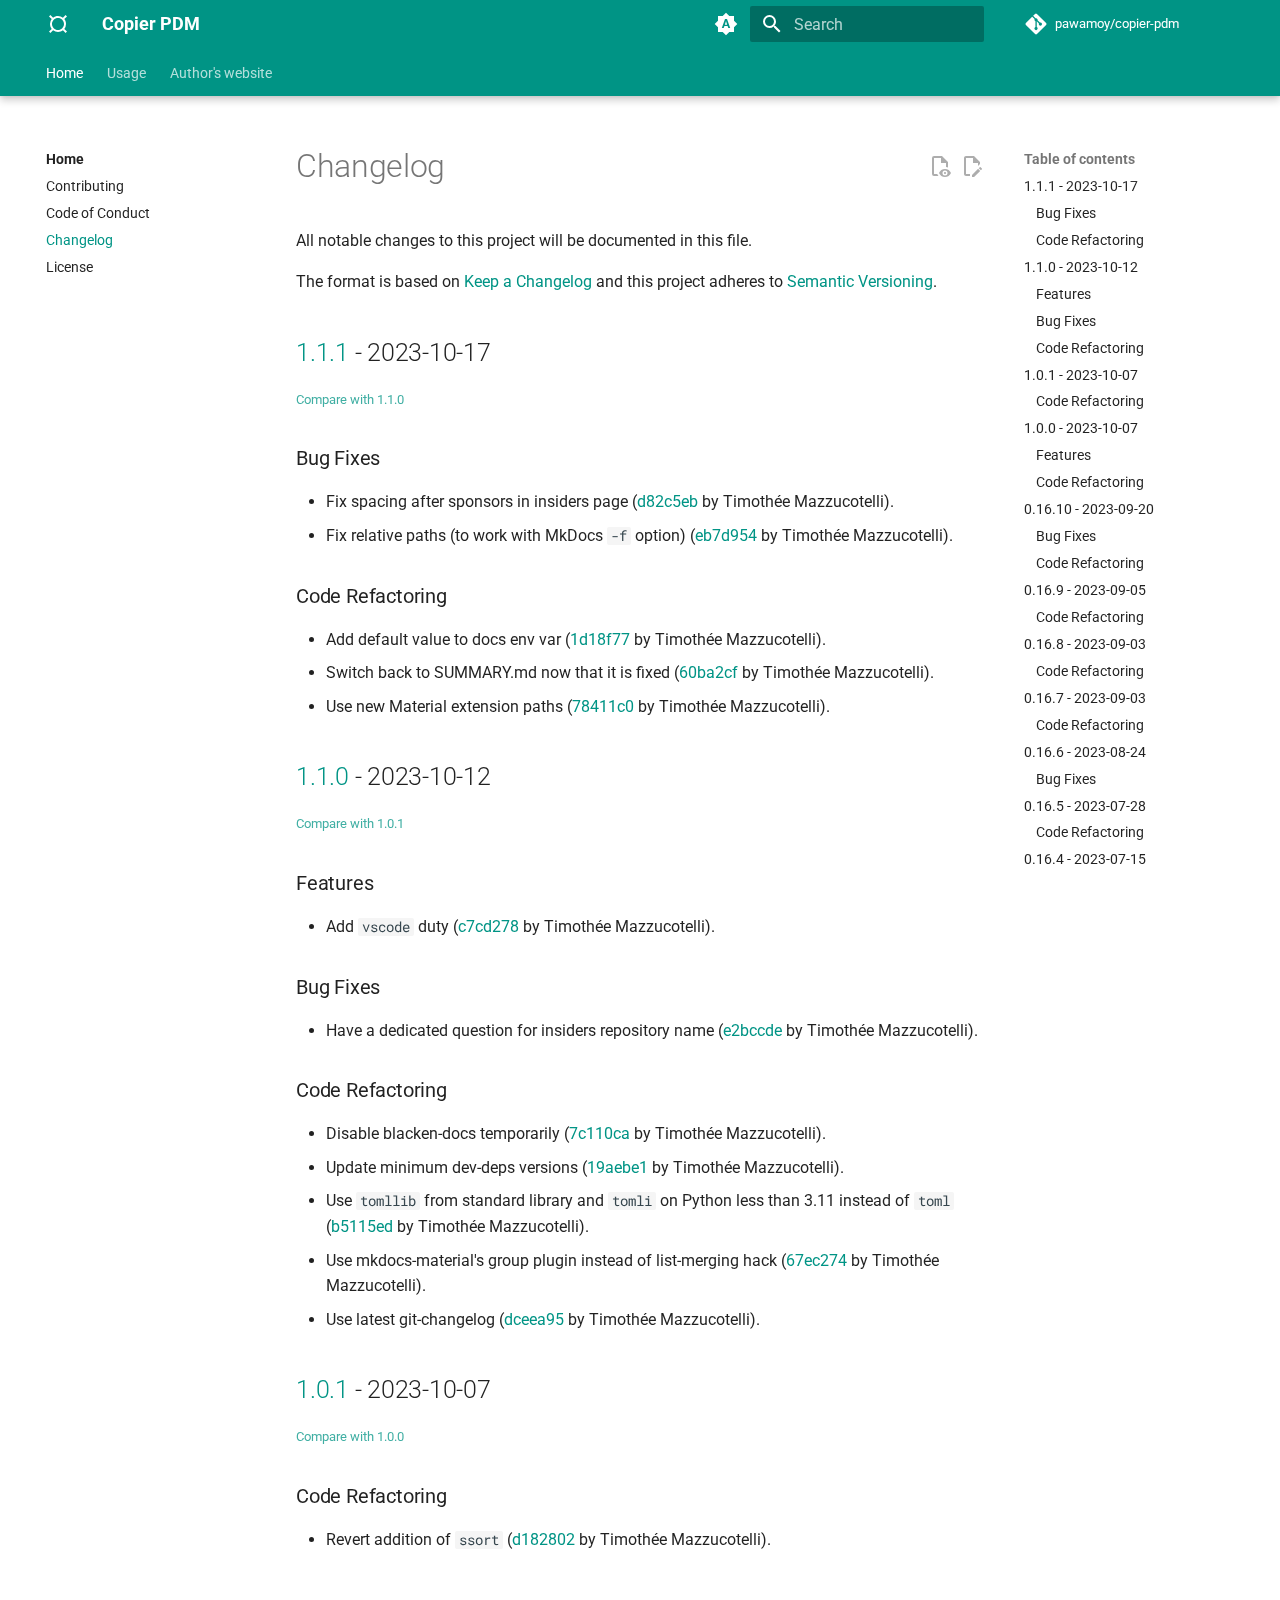
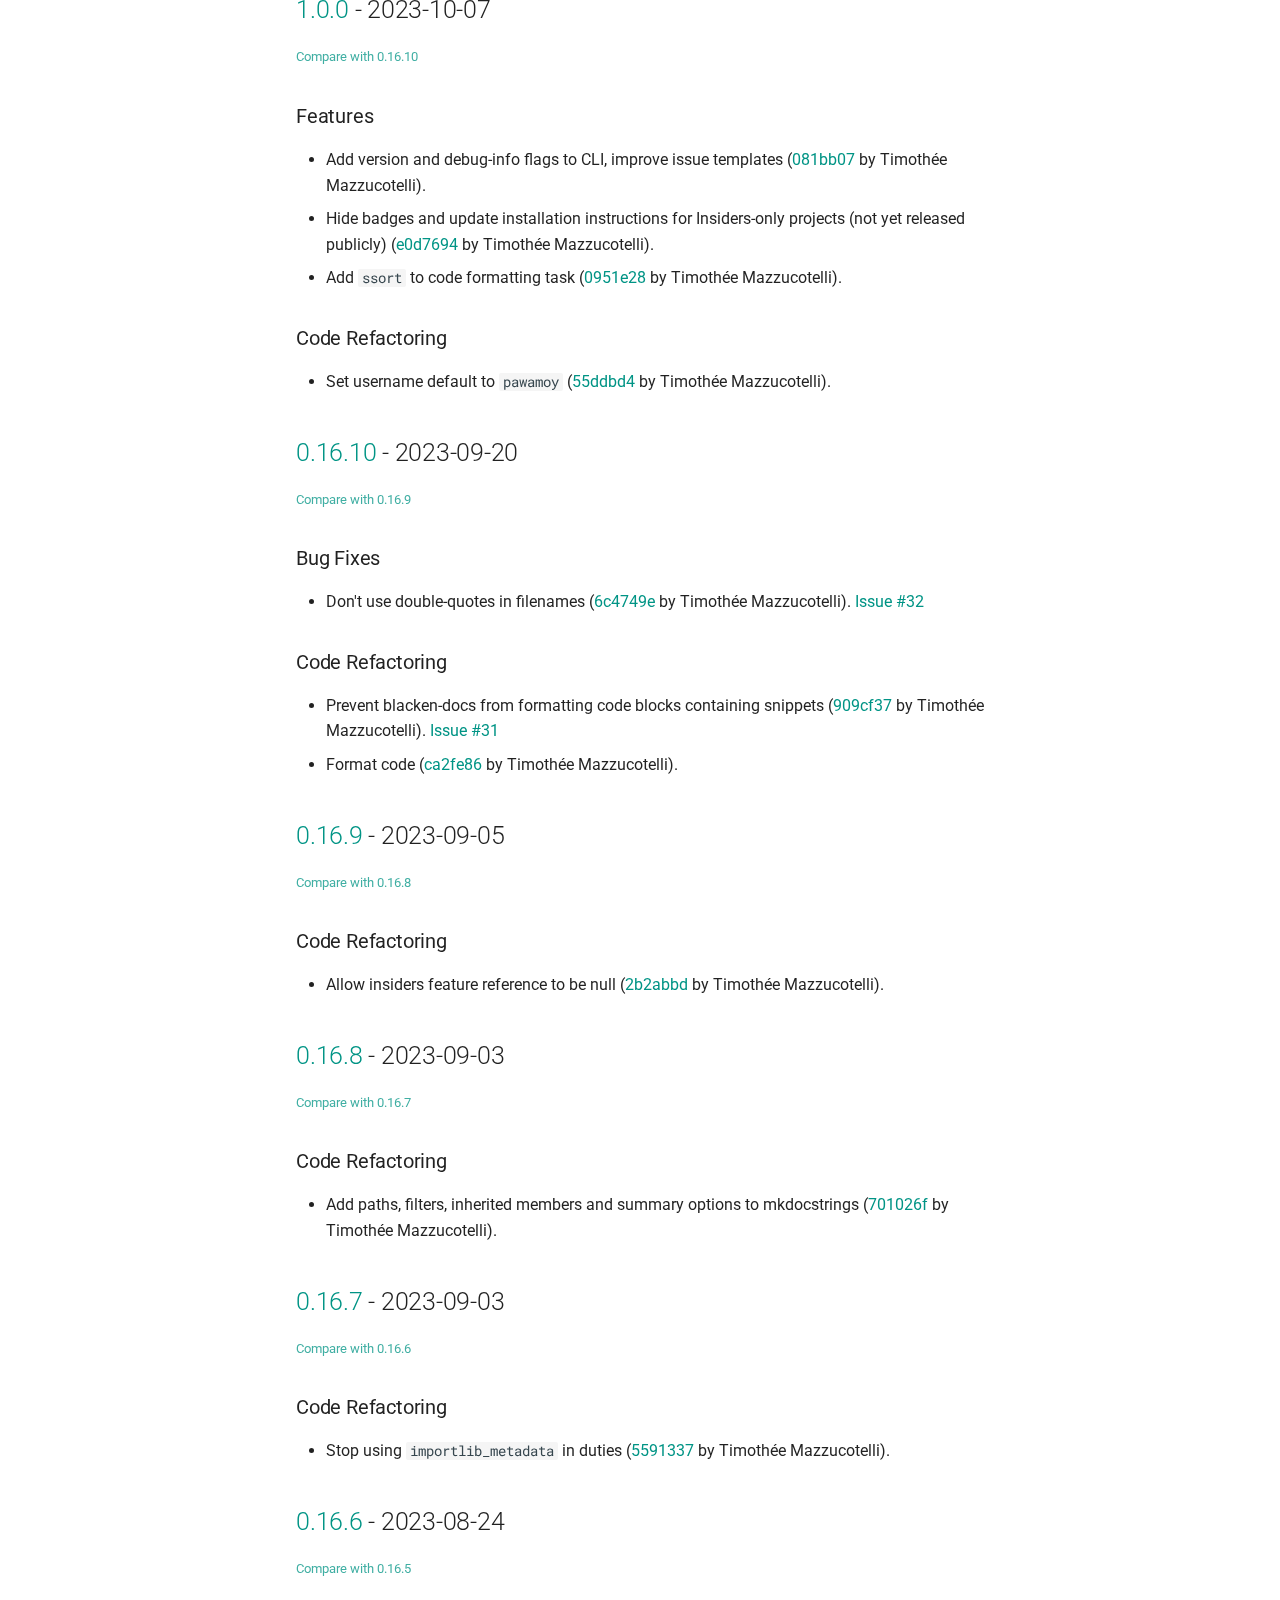
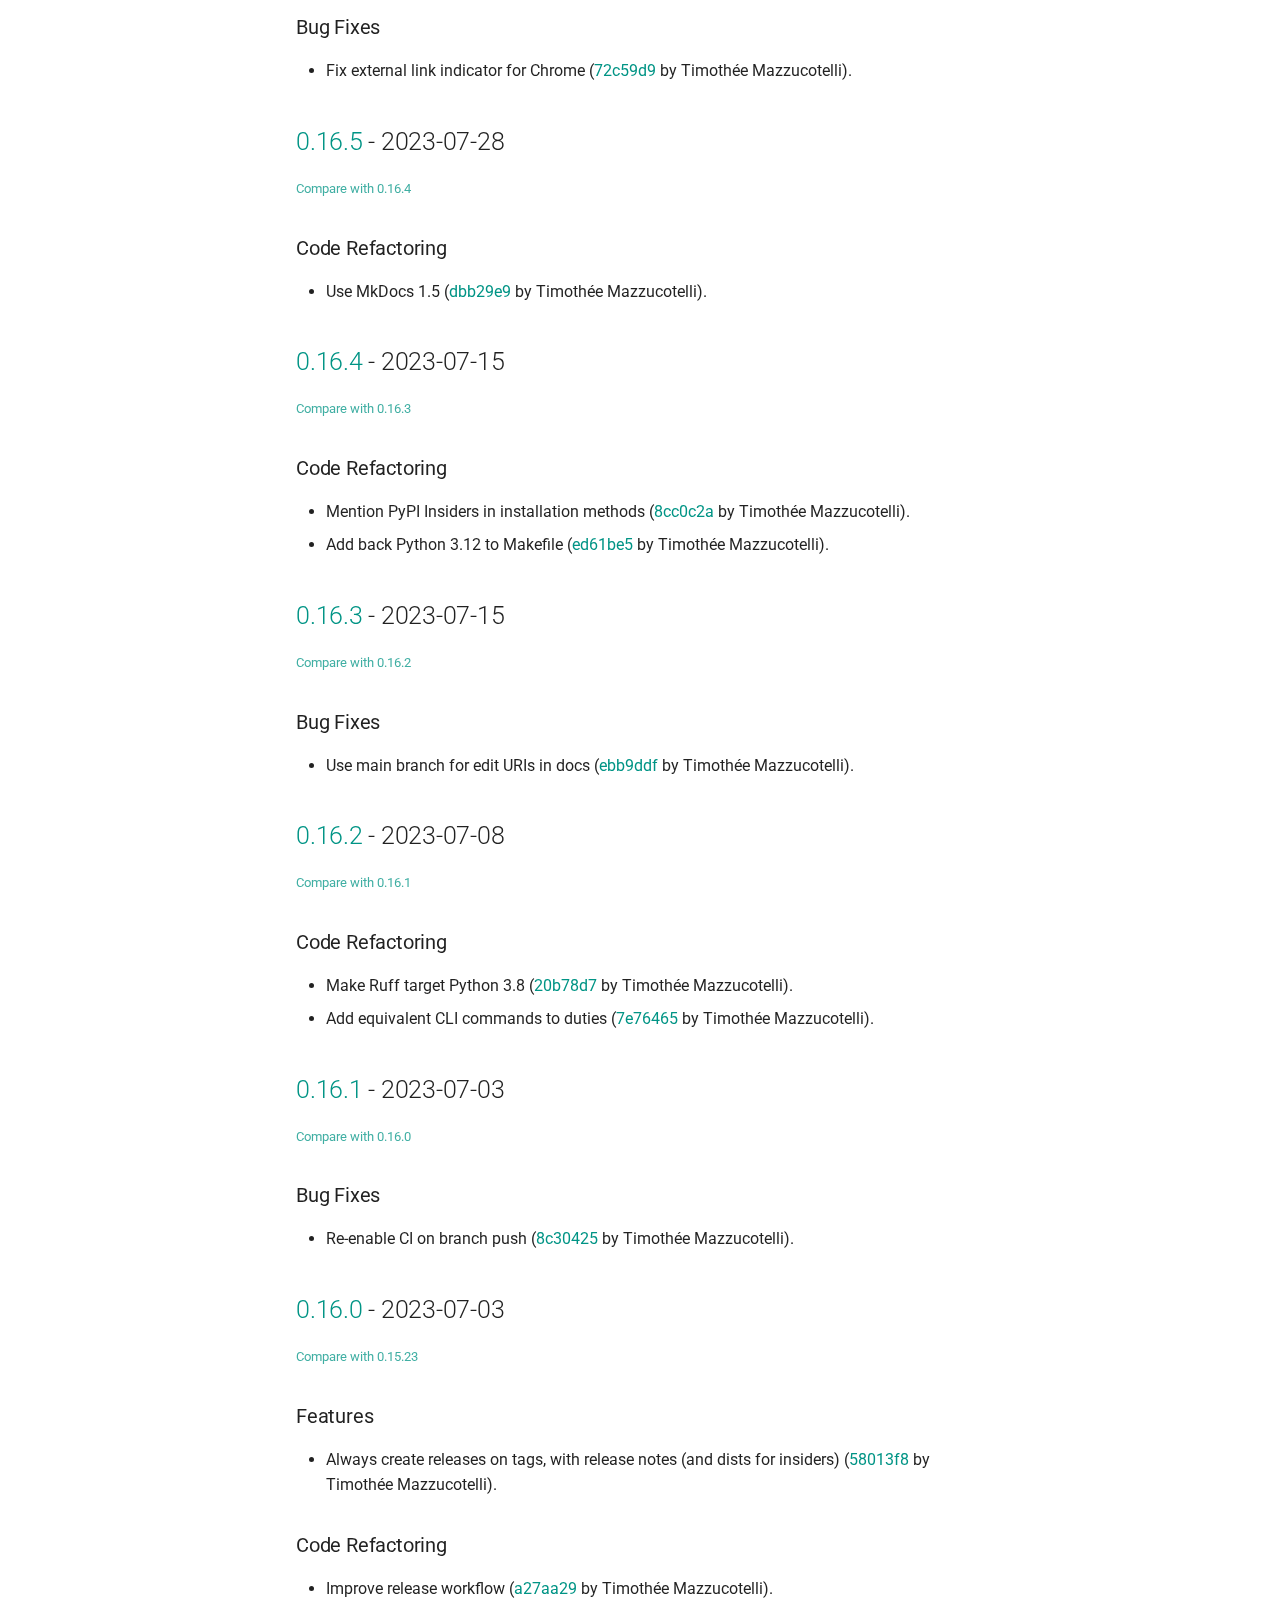
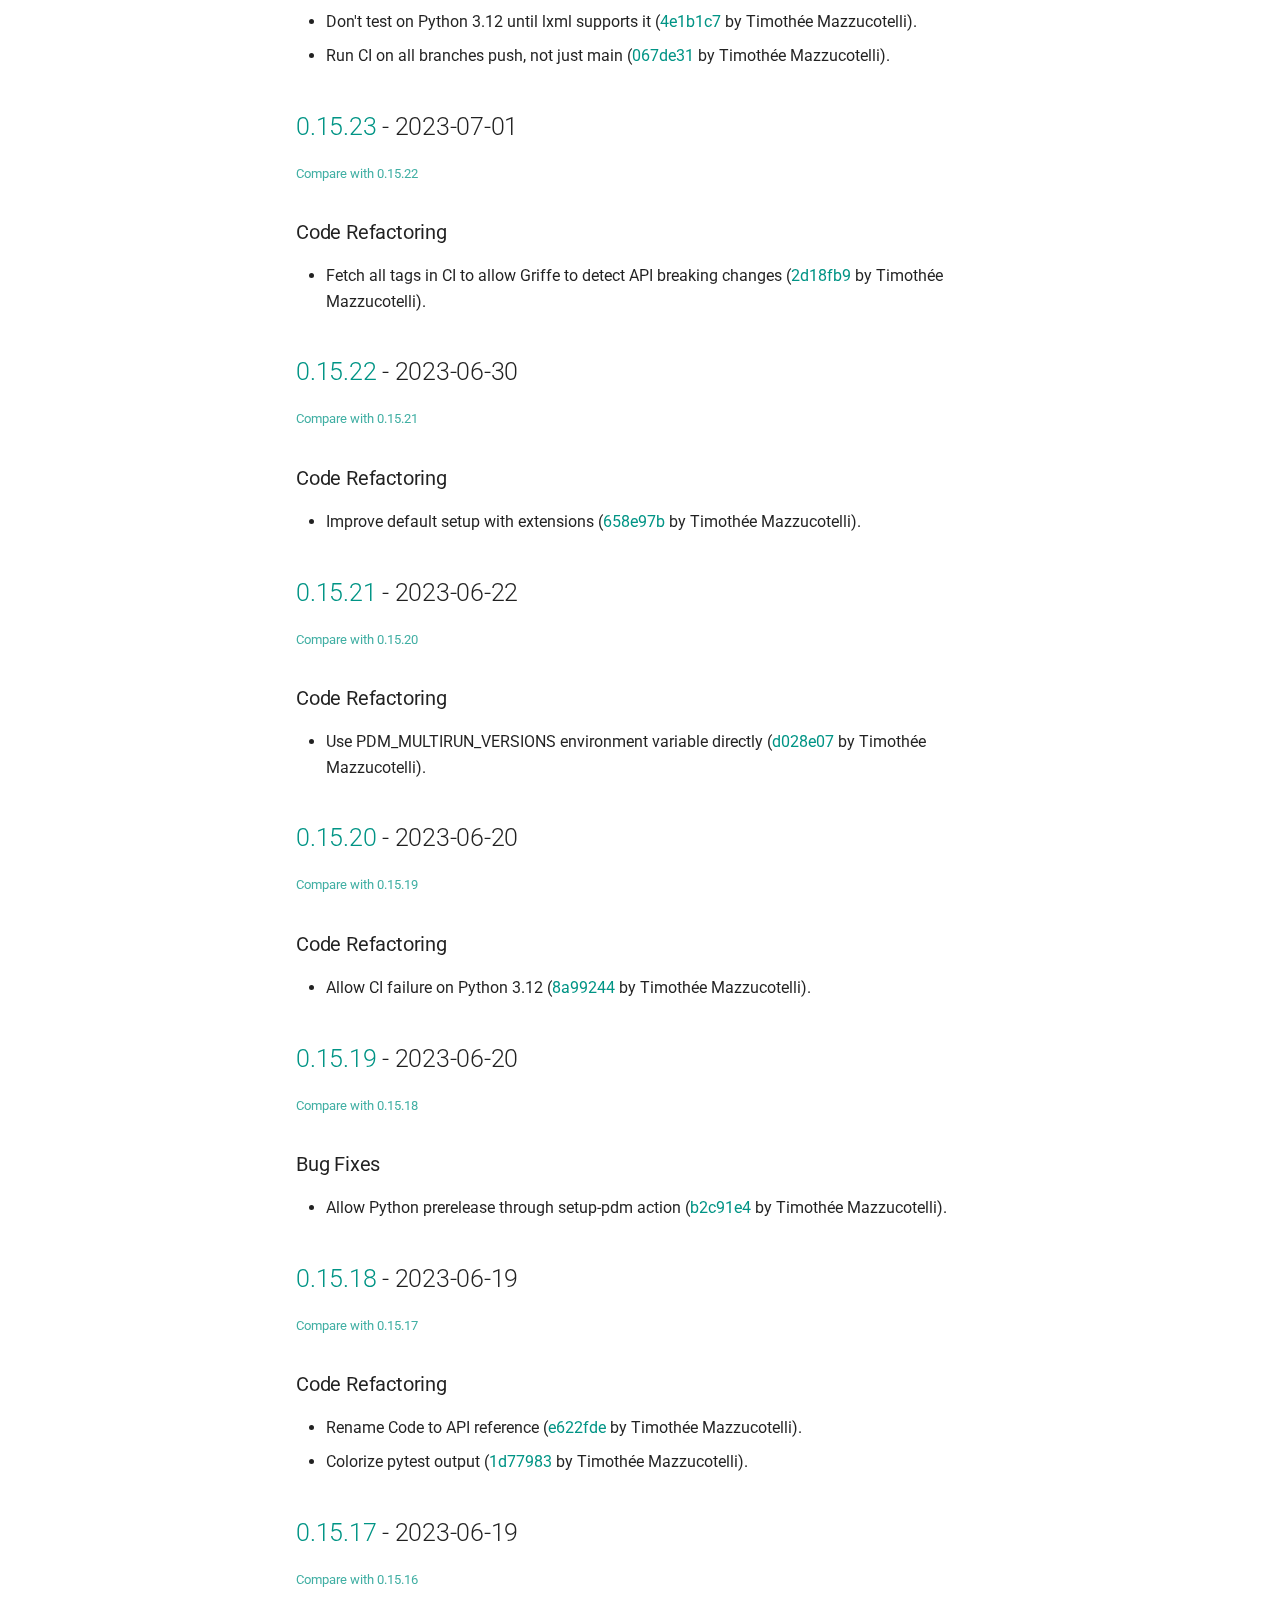
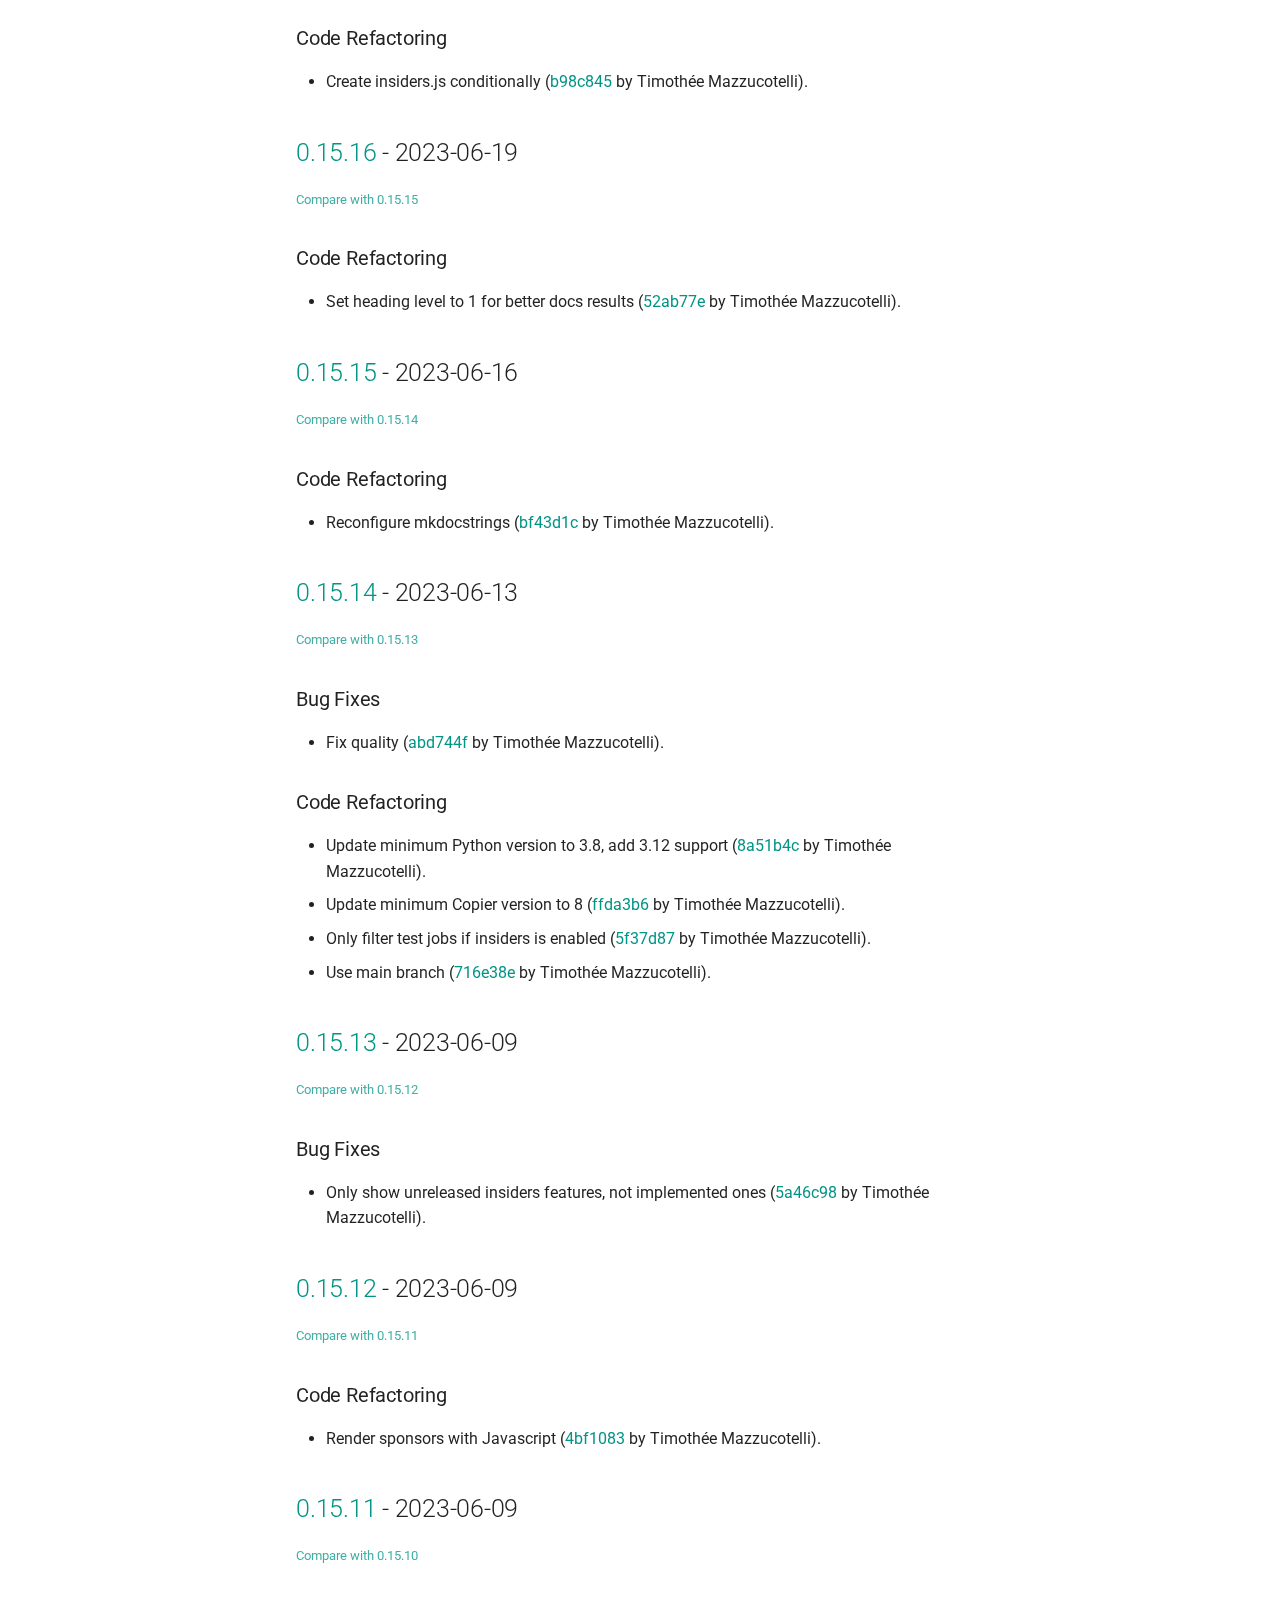
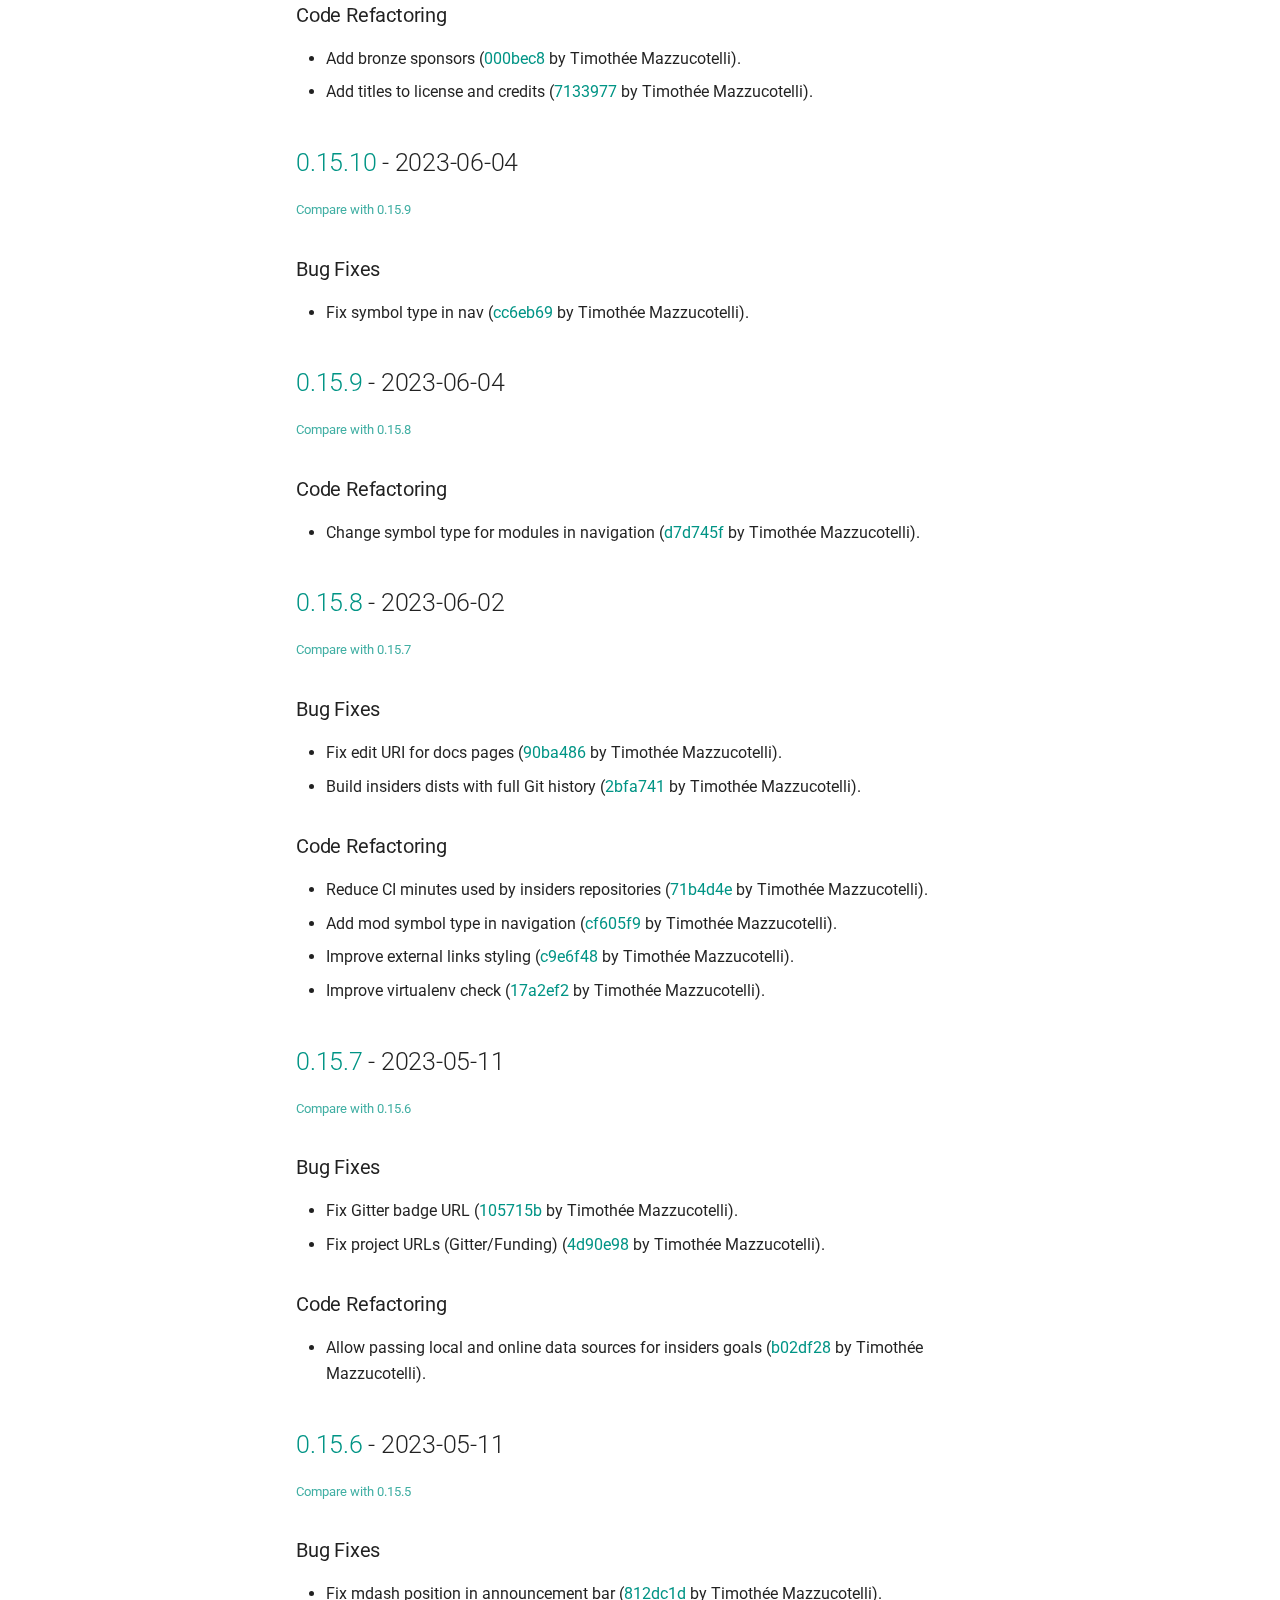
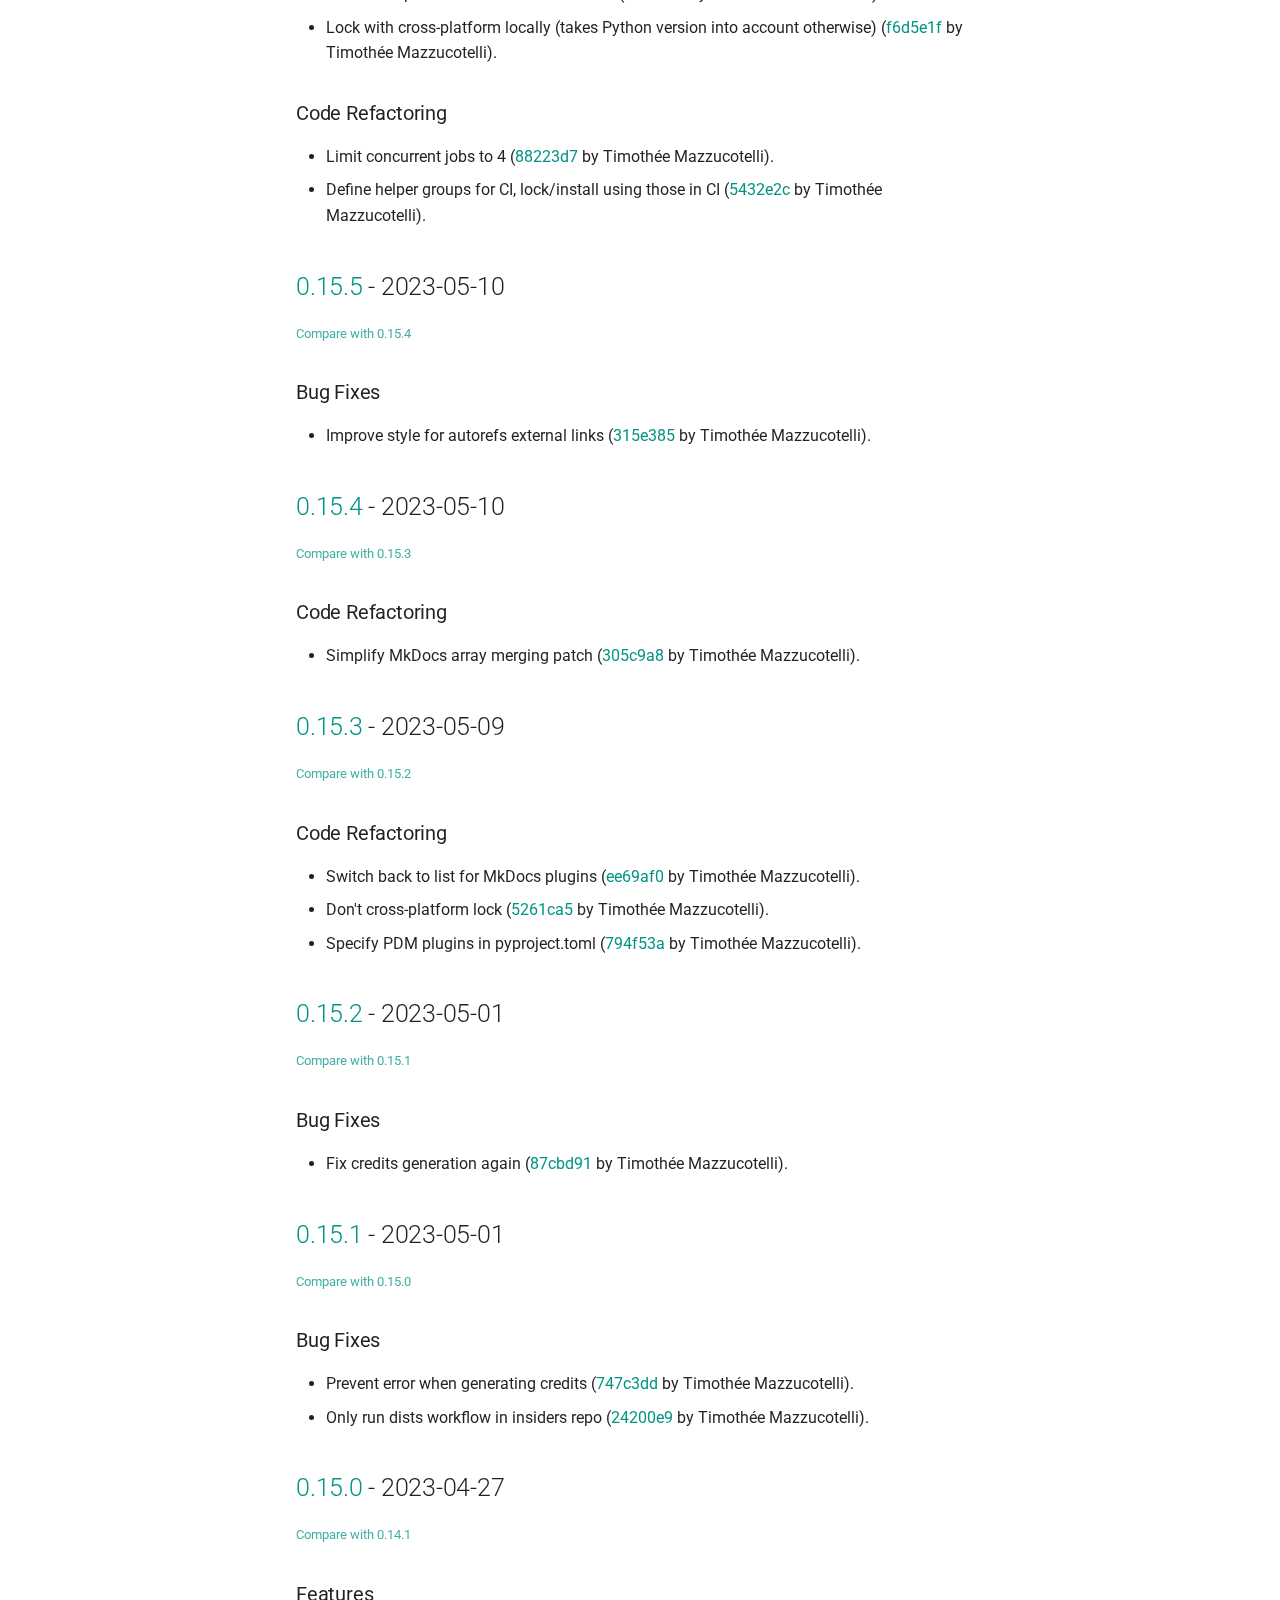
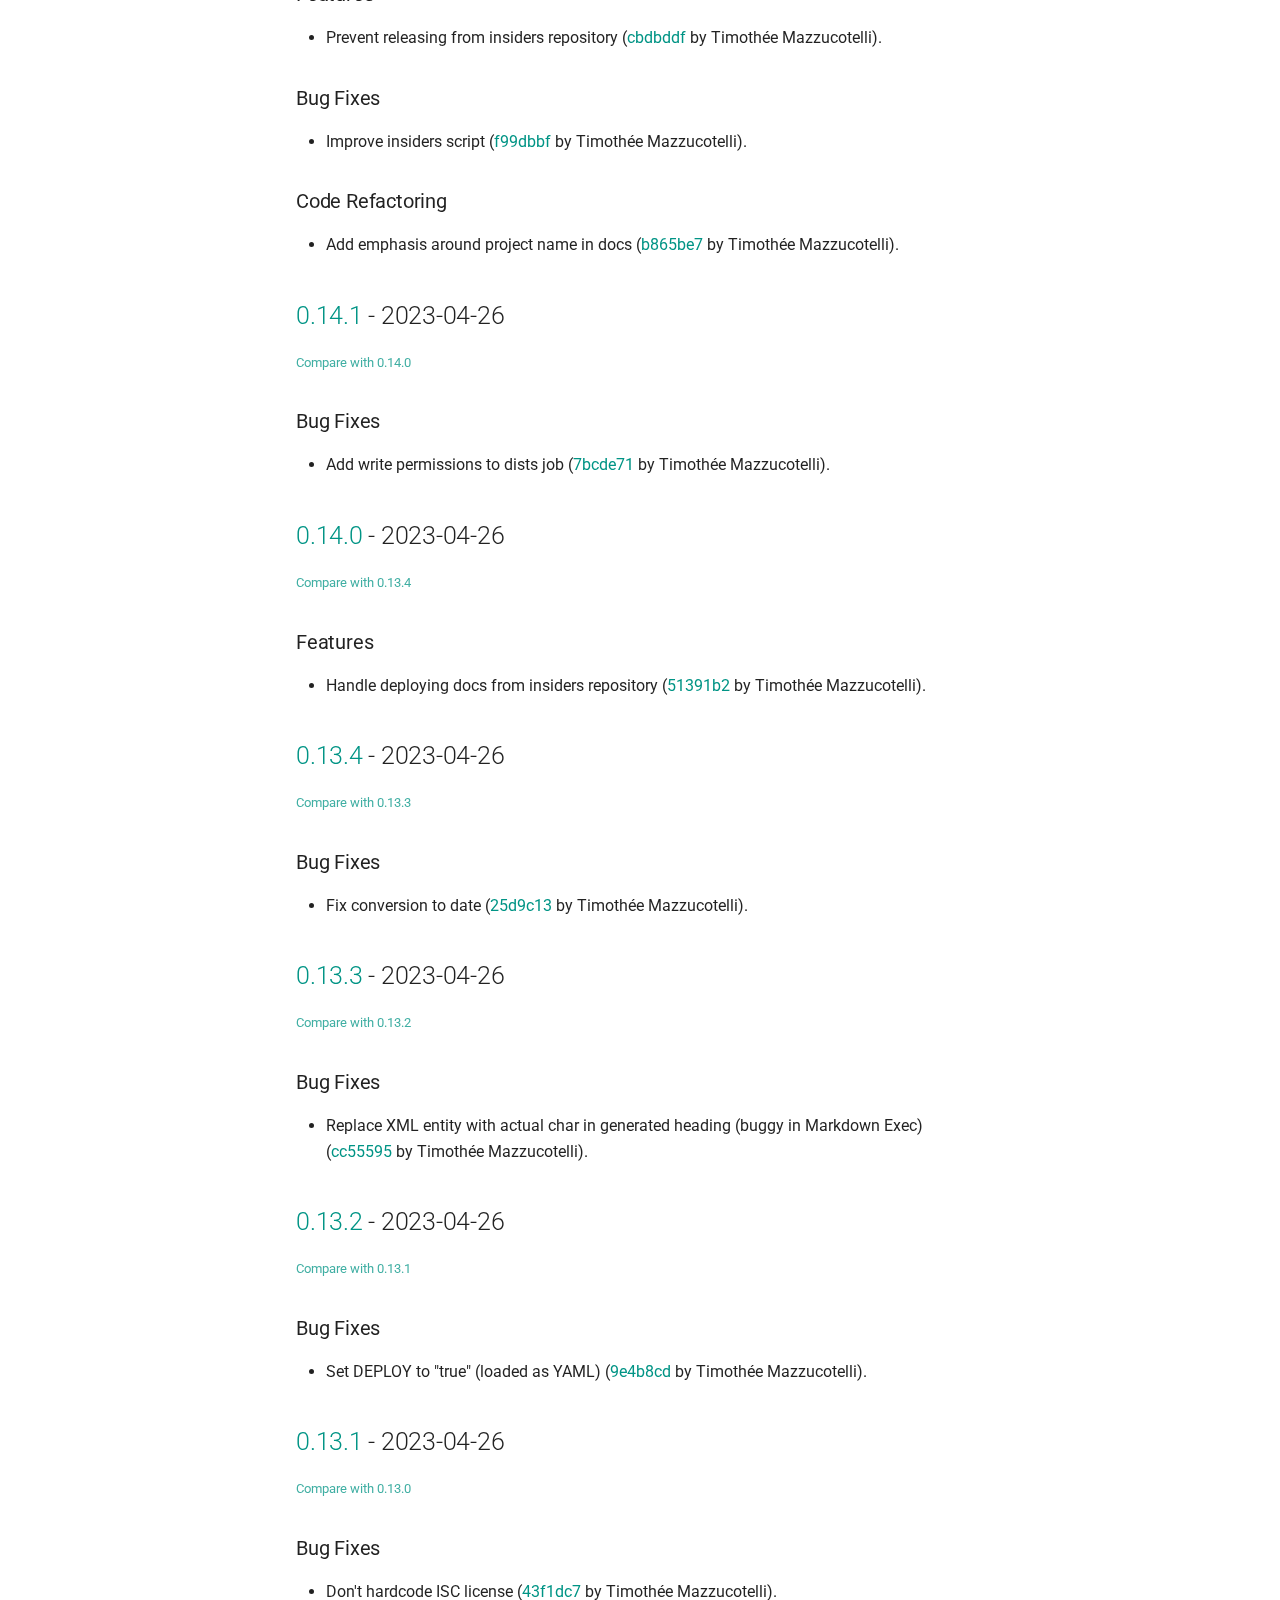
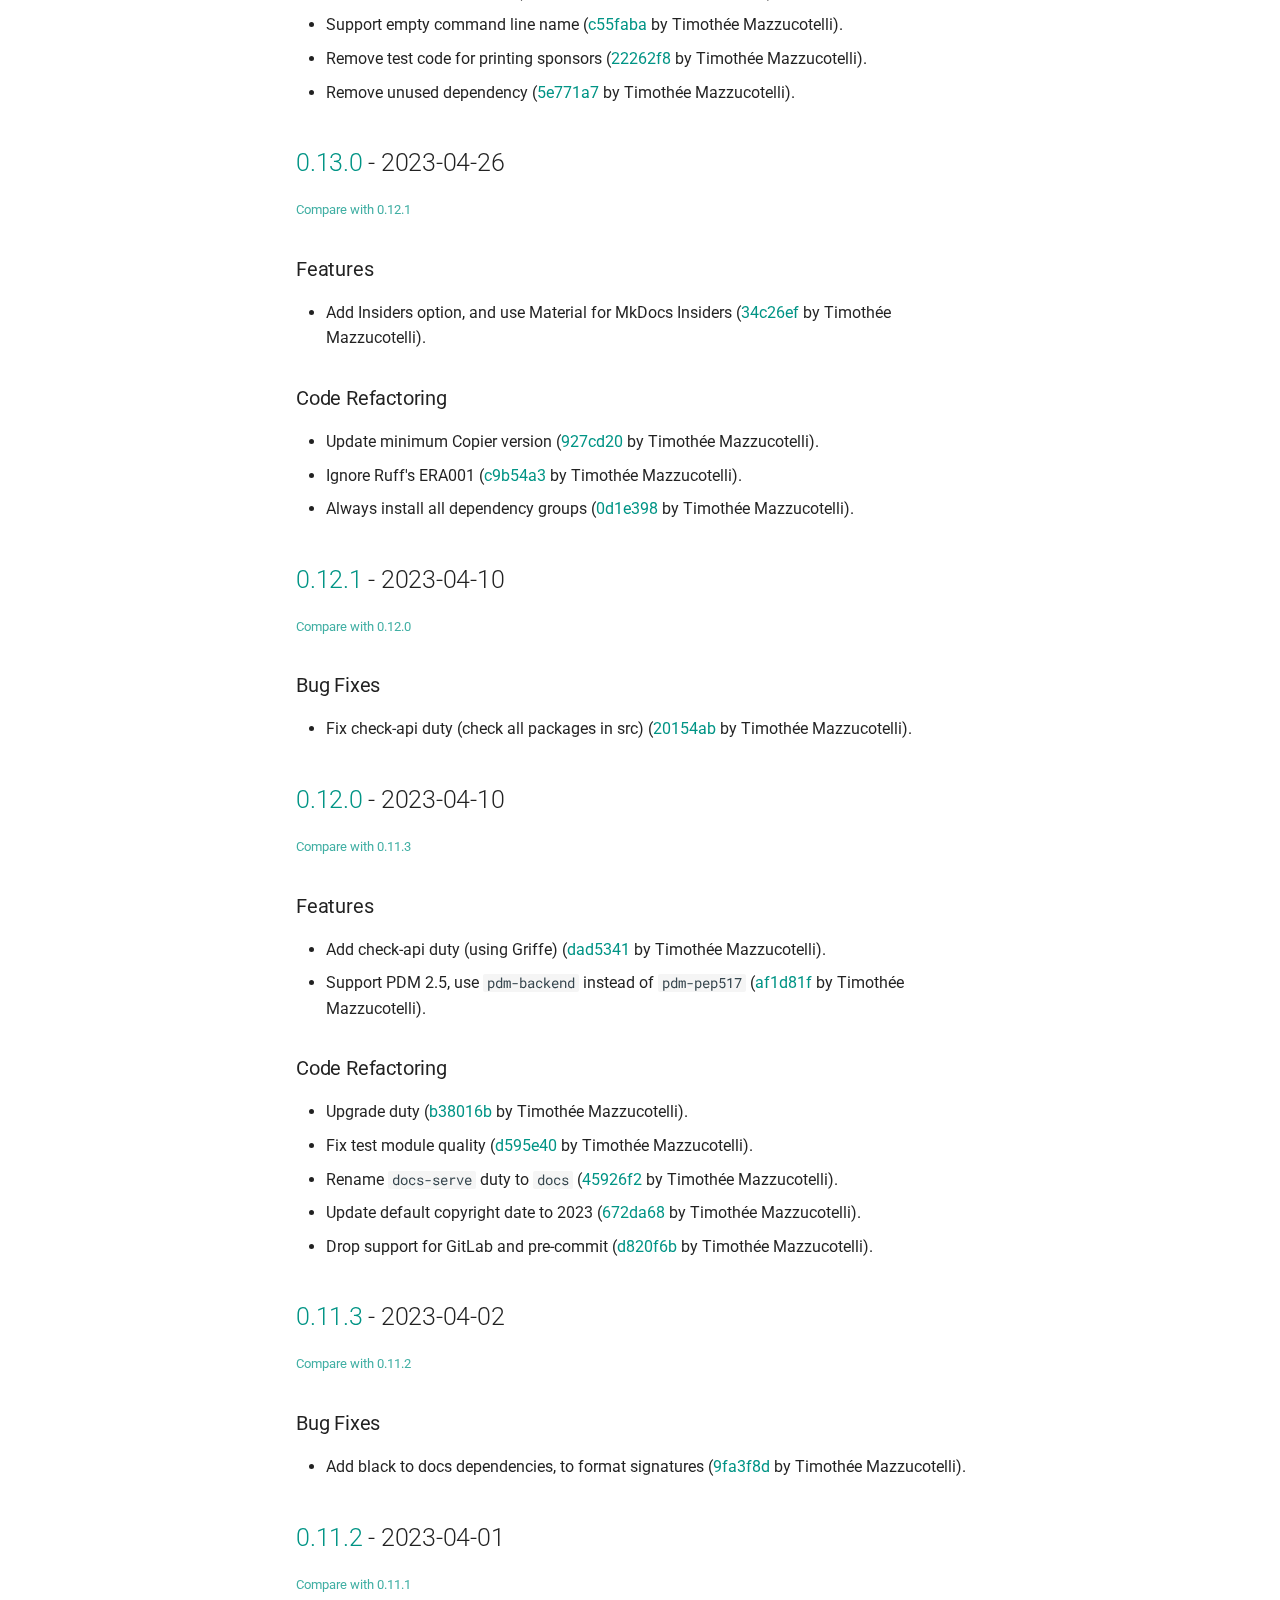
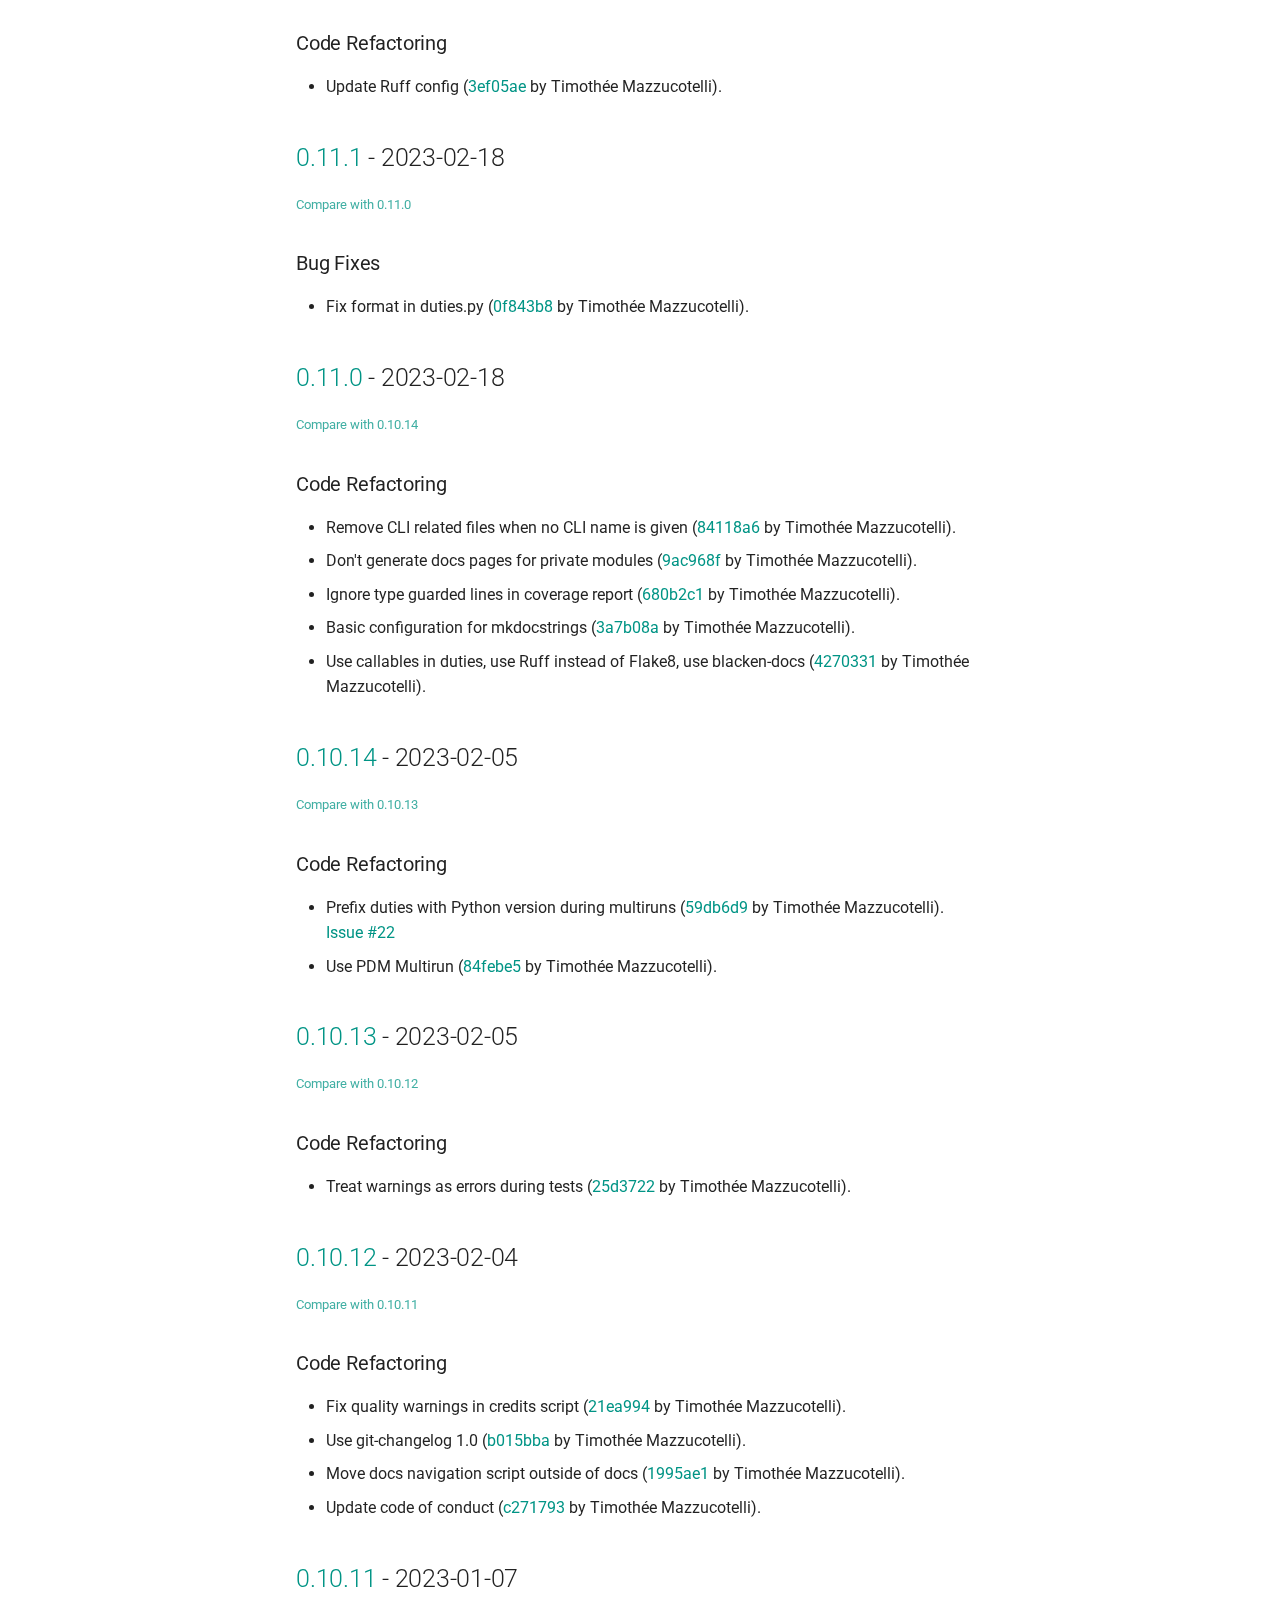
==== commit c917d3f6: "Deployed 6f5e94e with MkDocs version: 1.5.3" ====
--- a/changelog/index.html
+++ b/changelog/index.html
@@ -23,7 +23,7 @@
       
       
       <link rel="icon" href="../assets/images/favicon.png">
-      <meta name="generator" content="mkdocs-1.5.2, mkdocs-material-9.1.18+insiders-4.36.1">
+      <meta name="generator" content="mkdocs-1.5.3, mkdocs-material-9.4.6+insiders-4.42.2">
     
     
       
@@ -31,14 +31,17 @@
       
     
     
-      <link rel="stylesheet" href="../assets/stylesheets/main.cac7c1ad.min.css">
-      
-        
-        <link rel="stylesheet" href="../assets/stylesheets/palette.ecc776e4.min.css">
+      <link rel="stylesheet" href="../assets/stylesheets/main.62ccb7e6.min.css">
+      
+        
+        <link rel="stylesheet" href="../assets/stylesheets/palette.ab4e12ef.min.css">
       
       
 
-    
+
+    
+    
+      
     
     
       
@@ -68,7 +71,7 @@
     
     
     
-    <body dir="ltr" data-md-color-scheme="default" data-md-color-primary="teal" data-md-color-accent="purple">
+    <body dir="ltr" data-md-color-scheme="default" data-md-color-primary="indigo" data-md-color-accent="indigo">
   
     
     <input class="md-toggle" data-md-toggle="drawer" type="checkbox" id="__drawer" autocomplete="off">
@@ -89,7 +92,9 @@
     
       
 
-<header class="md-header" data-md-component="header">
+  
+
+<header class="md-header md-header--shadow md-header--lifted" data-md-component="header">
   <nav class="md-header__inner md-grid" aria-label="Header">
     <a href=".." title="Copier PDM" class="md-header__button md-logo" aria-label="Copier PDM" data-md-component="logo">
       
@@ -98,6 +103,7 @@
 
     </a>
     <label class="md-header__button md-icon" for="__drawer">
+      
       <svg xmlns="http://www.w3.org/2000/svg" viewBox="0 0 24 24"><path d="M3 6h18v2H3V6m0 5h18v2H3v-2m0 5h18v2H3v-2Z"/></svg>
     </label>
     <div class="md-header__title" data-md-component="header-title">
@@ -119,28 +125,38 @@
     
       
         <form class="md-header__option" data-md-component="palette">
-          
-            
-            
-            
-            <input class="md-option" data-md-color-media="(prefers-color-scheme: light)" data-md-color-scheme="default" data-md-color-primary="teal" data-md-color-accent="purple"  aria-label="Switch to dark mode"  type="radio" name="__palette" id="__palette_0">
-            
-              <label class="md-header__button md-icon" title="Switch to dark mode" for="__palette_1" hidden>
-                <svg xmlns="http://www.w3.org/2000/svg" viewBox="0 0 24 24"><path d="M12 7a5 5 0 0 1 5 5 5 5 0 0 1-5 5 5 5 0 0 1-5-5 5 5 0 0 1 5-5m0 2a3 3 0 0 0-3 3 3 3 0 0 0 3 3 3 3 0 0 0 3-3 3 3 0 0 0-3-3m0-7 2.39 3.42C13.65 5.15 12.84 5 12 5c-.84 0-1.65.15-2.39.42L12 2M3.34 7l4.16-.35A7.2 7.2 0 0 0 5.94 8.5c-.44.74-.69 1.5-.83 2.29L3.34 7m.02 10 1.76-3.77a7.131 7.131 0 0 0 2.38 4.14L3.36 17M20.65 7l-1.77 3.79a7.023 7.023 0 0 0-2.38-4.15l4.15.36m-.01 10-4.14.36c.59-.51 1.12-1.14 1.54-1.86.42-.73.69-1.5.83-2.29L20.64 17M12 22l-2.41-3.44c.74.27 1.55.44 2.41.44.82 0 1.63-.17 2.37-.44L12 22Z"/></svg>
-              </label>
-            
-          
-            
-            
-            
-            <input class="md-option" data-md-color-media="(prefers-color-scheme: dark)" data-md-color-scheme="slate" data-md-color-primary="black" data-md-color-accent="lime"  aria-label="Switch to light mode"  type="radio" name="__palette" id="__palette_1">
-            
-              <label class="md-header__button md-icon" title="Switch to light mode" for="__palette_0" hidden>
-                <svg xmlns="http://www.w3.org/2000/svg" viewBox="0 0 24 24"><path d="m17.75 4.09-2.53 1.94.91 3.06-2.63-1.81-2.63 1.81.91-3.06-2.53-1.94L12.44 4l1.06-3 1.06 3 3.19.09m3.5 6.91-1.64 1.25.59 1.98-1.7-1.17-1.7 1.17.59-1.98L15.75 11l2.06-.05L18.5 9l.69 1.95 2.06.05m-2.28 4.95c.83-.08 1.72 1.1 1.19 1.85-.32.45-.66.87-1.08 1.27C15.17 23 8.84 23 4.94 19.07c-3.91-3.9-3.91-10.24 0-14.14.4-.4.82-.76 1.27-1.08.75-.53 1.93.36 1.85 1.19-.27 2.86.69 5.83 2.89 8.02a9.96 9.96 0 0 0 8.02 2.89m-1.64 2.02a12.08 12.08 0 0 1-7.8-3.47c-2.17-2.19-3.33-5-3.49-7.82-2.81 3.14-2.7 7.96.31 10.98 3.02 3.01 7.84 3.12 10.98.31Z"/></svg>
-              </label>
-            
-          
-        </form>
+  
+    
+    
+    
+    <input class="md-option" data-md-color-media="(prefers-color-scheme)" data-md-color-scheme="default" data-md-color-primary="indigo" data-md-color-accent="indigo"  aria-label="Switch to light mode"  type="radio" name="__palette" id="__palette_0">
+    
+      <label class="md-header__button md-icon" title="Switch to light mode" for="__palette_1" hidden>
+        <svg xmlns="http://www.w3.org/2000/svg" viewBox="0 0 24 24"><path d="m14.3 16-.7-2h-3.2l-.7 2H7.8L11 7h2l3.2 9h-1.9M20 8.69V4h-4.69L12 .69 8.69 4H4v4.69L.69 12 4 15.31V20h4.69L12 23.31 15.31 20H20v-4.69L23.31 12 20 8.69m-9.15 3.96h2.3L12 9l-1.15 3.65Z"/></svg>
+      </label>
+    
+  
+    
+    
+    
+    <input class="md-option" data-md-color-media="(prefers-color-scheme: light)" data-md-color-scheme="default" data-md-color-primary="teal" data-md-color-accent="purple"  aria-label="Switch to dark mode"  type="radio" name="__palette" id="__palette_1">
+    
+      <label class="md-header__button md-icon" title="Switch to dark mode" for="__palette_2" hidden>
+        <svg xmlns="http://www.w3.org/2000/svg" viewBox="0 0 24 24"><path d="M12 7a5 5 0 0 1 5 5 5 5 0 0 1-5 5 5 5 0 0 1-5-5 5 5 0 0 1 5-5m0 2a3 3 0 0 0-3 3 3 3 0 0 0 3 3 3 3 0 0 0 3-3 3 3 0 0 0-3-3m0-7 2.39 3.42C13.65 5.15 12.84 5 12 5c-.84 0-1.65.15-2.39.42L12 2M3.34 7l4.16-.35A7.2 7.2 0 0 0 5.94 8.5c-.44.74-.69 1.5-.83 2.29L3.34 7m.02 10 1.76-3.77a7.131 7.131 0 0 0 2.38 4.14L3.36 17M20.65 7l-1.77 3.79a7.023 7.023 0 0 0-2.38-4.15l4.15.36m-.01 10-4.14.36c.59-.51 1.12-1.14 1.54-1.86.42-.73.69-1.5.83-2.29L20.64 17M12 22l-2.41-3.44c.74.27 1.55.44 2.41.44.82 0 1.63-.17 2.37-.44L12 22Z"/></svg>
+      </label>
+    
+  
+    
+    
+    
+    <input class="md-option" data-md-color-media="(prefers-color-scheme: dark)" data-md-color-scheme="slate" data-md-color-primary="black" data-md-color-accent="lime"  aria-label="Switch to system preference"  type="radio" name="__palette" id="__palette_2">
+    
+      <label class="md-header__button md-icon" title="Switch to system preference" for="__palette_0" hidden>
+        <svg xmlns="http://www.w3.org/2000/svg" viewBox="0 0 24 24"><path d="m17.75 4.09-2.53 1.94.91 3.06-2.63-1.81-2.63 1.81.91-3.06-2.53-1.94L12.44 4l1.06-3 1.06 3 3.19.09m3.5 6.91-1.64 1.25.59 1.98-1.7-1.17-1.7 1.17.59-1.98L15.75 11l2.06-.05L18.5 9l.69 1.95 2.06.05m-2.28 4.95c.83-.08 1.72 1.1 1.19 1.85-.32.45-.66.87-1.08 1.27C15.17 23 8.84 23 4.94 19.07c-3.91-3.9-3.91-10.24 0-14.14.4-.4.82-.76 1.27-1.08.75-.53 1.93.36 1.85 1.19-.27 2.86.69 5.83 2.89 8.02a9.96 9.96 0 0 0 8.02 2.89m-1.64 2.02a12.08 12.08 0 0 1-7.8-3.47c-2.17-2.19-3.33-5-3.49-7.82-2.81 3.14-2.7 7.96.31 10.98 3.02 3.01 7.84 3.12 10.98.31Z"/></svg>
+      </label>
+    
+  
+</form>
       
     
     
@@ -149,6 +165,7 @@
     
     
       <label class="md-header__button md-icon" for="__search">
+        
         <svg xmlns="http://www.w3.org/2000/svg" viewBox="0 0 24 24"><path d="M9.5 3A6.5 6.5 0 0 1 16 9.5c0 1.61-.59 3.09-1.56 4.23l.27.27h.79l5 5-1.5 1.5-5-5v-.79l-.27-.27A6.516 6.516 0 0 1 9.5 16 6.5 6.5 0 0 1 3 9.5 6.5 6.5 0 0 1 9.5 3m0 2C7 5 5 7 5 9.5S7 14 9.5 14 14 12 14 9.5 12 5 9.5 5Z"/></svg>
       </label>
       <div class="md-search" data-md-component="search" role="dialog">
@@ -157,15 +174,20 @@
     <form class="md-search__form" name="search">
       <input type="text" class="md-search__input" name="query" aria-label="Search" placeholder="Search" autocapitalize="off" autocorrect="off" autocomplete="off" spellcheck="false" data-md-component="search-query" required>
       <label class="md-search__icon md-icon" for="__search">
+        
         <svg xmlns="http://www.w3.org/2000/svg" viewBox="0 0 24 24"><path d="M9.5 3A6.5 6.5 0 0 1 16 9.5c0 1.61-.59 3.09-1.56 4.23l.27.27h.79l5 5-1.5 1.5-5-5v-.79l-.27-.27A6.516 6.516 0 0 1 9.5 16 6.5 6.5 0 0 1 3 9.5 6.5 6.5 0 0 1 9.5 3m0 2C7 5 5 7 5 9.5S7 14 9.5 14 14 12 14 9.5 12 5 9.5 5Z"/></svg>
+        
         <svg xmlns="http://www.w3.org/2000/svg" viewBox="0 0 24 24"><path d="M20 11v2H8l5.5 5.5-1.42 1.42L4.16 12l7.92-7.92L13.5 5.5 8 11h12Z"/></svg>
       </label>
       <nav class="md-search__options" aria-label="Search">
         
         <button type="reset" class="md-search__icon md-icon" title="Clear" aria-label="Clear" tabindex="-1">
+          
           <svg xmlns="http://www.w3.org/2000/svg" viewBox="0 0 24 24"><path d="M19 6.41 17.59 5 12 10.59 6.41 5 5 6.41 10.59 12 5 17.59 6.41 19 12 13.41 17.59 19 19 17.59 13.41 12 19 6.41Z"/></svg>
         </button>
       </nav>
+      
+        <div class="md-search__suggest" data-md-component="search-suggest"></div>
       
     </form>
     <div class="md-search__output">
@@ -186,7 +208,7 @@
         <a href="https://github.com/pawamoy/copier-pdm" title="Go to repository" class="md-source" data-md-component="source">
   <div class="md-source__icon md-icon">
     
-    <svg xmlns="http://www.w3.org/2000/svg" viewBox="0 0 448 512"><!--! Font Awesome Free 6.4.0 by @fontawesome - https://fontawesome.com License - https://fontawesome.com/license/free (Icons: CC BY 4.0, Fonts: SIL OFL 1.1, Code: MIT License) Copyright 2023 Fonticons, Inc.--><path d="M439.55 236.05 244 40.45a28.87 28.87 0 0 0-40.81 0l-40.66 40.63 51.52 51.52c27.06-9.14 52.68 16.77 43.39 43.68l49.66 49.66c34.23-11.8 61.18 31 35.47 56.69-26.49 26.49-70.21-2.87-56-37.34L240.22 199v121.85c25.3 12.54 22.26 41.85 9.08 55a34.34 34.34 0 0 1-48.55 0c-17.57-17.6-11.07-46.91 11.25-56v-123c-20.8-8.51-24.6-30.74-18.64-45L142.57 101 8.45 235.14a28.86 28.86 0 0 0 0 40.81l195.61 195.6a28.86 28.86 0 0 0 40.8 0l194.69-194.69a28.86 28.86 0 0 0 0-40.81z"/></svg>
+    <svg xmlns="http://www.w3.org/2000/svg" viewBox="0 0 448 512"><!--! Font Awesome Free 6.4.2 by @fontawesome - https://fontawesome.com License - https://fontawesome.com/license/free (Icons: CC BY 4.0, Fonts: SIL OFL 1.1, Code: MIT License) Copyright 2023 Fonticons, Inc.--><path d="M439.55 236.05 244 40.45a28.87 28.87 0 0 0-40.81 0l-40.66 40.63 51.52 51.52c27.06-9.14 52.68 16.77 43.39 43.68l49.66 49.66c34.23-11.8 61.18 31 35.47 56.69-26.49 26.49-70.21-2.87-56-37.34L240.22 199v121.85c25.3 12.54 22.26 41.85 9.08 55a34.34 34.34 0 0 1-48.55 0c-17.57-17.6-11.07-46.91 11.25-56v-123c-20.8-8.51-24.6-30.74-18.64-45L142.57 101 8.45 235.14a28.86 28.86 0 0 0 0 40.81l195.61 195.6a28.86 28.86 0 0 0 40.8 0l194.69-194.69a28.86 28.86 0 0 0 0-40.81z"/></svg>
   </div>
   <div class="md-source__repository">
     pawamoy/copier-pdm
@@ -196,14 +218,8 @@
     
   </nav>
   
-</header>
-    
-    <div class="md-container" data-md-component="container">
-      
-      
-        
-          
-            
+    
+      
 <nav class="md-tabs" aria-label="Tabs" data-md-component="tabs">
   <div class="md-grid">
     <ul class="md-tabs__list">
@@ -216,9 +232,11 @@
   
     
     
-      <li class="md-tabs__item">
-        <a href=".." class="md-tabs__link md-tabs__link--active">
+      <li class="md-tabs__item md-tabs__item--active">
+        <a href=".." class="md-tabs__link">
           
+  
+    
   
   Home
 
@@ -238,6 +256,8 @@
         <a href="../requirements/" class="md-tabs__link">
           
   
+    
+  
   Usage
 
         </a>
@@ -266,7 +286,13 @@
     </ul>
   </div>
 </nav>
-          
+    
+  
+</header>
+    
+    <div class="md-container" data-md-component="container">
+      
+      
         
       
       <main class="md-main" data-md-component="main">
@@ -298,7 +324,7 @@
       <a href="https://github.com/pawamoy/copier-pdm" title="Go to repository" class="md-source" data-md-component="source">
   <div class="md-source__icon md-icon">
     
-    <svg xmlns="http://www.w3.org/2000/svg" viewBox="0 0 448 512"><!--! Font Awesome Free 6.4.0 by @fontawesome - https://fontawesome.com License - https://fontawesome.com/license/free (Icons: CC BY 4.0, Fonts: SIL OFL 1.1, Code: MIT License) Copyright 2023 Fonticons, Inc.--><path d="M439.55 236.05 244 40.45a28.87 28.87 0 0 0-40.81 0l-40.66 40.63 51.52 51.52c27.06-9.14 52.68 16.77 43.39 43.68l49.66 49.66c34.23-11.8 61.18 31 35.47 56.69-26.49 26.49-70.21-2.87-56-37.34L240.22 199v121.85c25.3 12.54 22.26 41.85 9.08 55a34.34 34.34 0 0 1-48.55 0c-17.57-17.6-11.07-46.91 11.25-56v-123c-20.8-8.51-24.6-30.74-18.64-45L142.57 101 8.45 235.14a28.86 28.86 0 0 0 0 40.81l195.61 195.6a28.86 28.86 0 0 0 40.8 0l194.69-194.69a28.86 28.86 0 0 0 0-40.81z"/></svg>
+    <svg xmlns="http://www.w3.org/2000/svg" viewBox="0 0 448 512"><!--! Font Awesome Free 6.4.2 by @fontawesome - https://fontawesome.com License - https://fontawesome.com/license/free (Icons: CC BY 4.0, Fonts: SIL OFL 1.1, Code: MIT License) Copyright 2023 Fonticons, Inc.--><path d="M439.55 236.05 244 40.45a28.87 28.87 0 0 0-40.81 0l-40.66 40.63 51.52 51.52c27.06-9.14 52.68 16.77 43.39 43.68l49.66 49.66c34.23-11.8 61.18 31 35.47 56.69-26.49 26.49-70.21-2.87-56-37.34L240.22 199v121.85c25.3 12.54 22.26 41.85 9.08 55a34.34 34.34 0 0 1-48.55 0c-17.57-17.6-11.07-46.91 11.25-56v-123c-20.8-8.51-24.6-30.74-18.64-45L142.57 101 8.45 235.14a28.86 28.86 0 0 0 0 40.81l195.61 195.6a28.86 28.86 0 0 0 40.8 0l194.69-194.69a28.86 28.86 0 0 0 0-40.81z"/></svg>
   </div>
   <div class="md-source__repository">
     pawamoy/copier-pdm
@@ -317,31 +343,58 @@
   
     
     
-    
-    <li class="md-nav__item md-nav__item--active md-nav__item--nested">
-      
-        
+      
+        
+          
+        
+      
+        
+      
+        
+      
+        
+      
+        
+      
+    
+    
+    
+    
+      
+      
+    
+    <li class="md-nav__item md-nav__item--active md-nav__item--section md-nav__item--nested">
+      
         
         
         
         <input class="md-nav__toggle md-toggle " type="checkbox" id="__nav_1" checked>
         
-          <label class="md-nav__link" for="__nav_1" id="__nav_1_label" tabindex="0">
+          
+          
+          <div class="md-nav__link md-nav__container">
+            <a href=".." class="md-nav__link ">
+              
+  
+  <span class="md-ellipsis">
+    
+  
+    Home
+  
+
+    
+  </span>
+  
+  
+
+            </a>
             
-  
-  <span class="md-ellipsis">
-    
-  
-    Home
-  
-
-    
-  </span>
-  
-  
-
-            <span class="md-nav__icon md-icon"></span>
-          </label>
+              
+              <label class="md-nav__link " for="__nav_1" id="__nav_1_label" tabindex="">
+                <span class="md-nav__icon md-icon"></span>
+              </label>
+            
+          </div>
         
         <nav class="md-nav" data-md-level="1" aria-labelledby="__nav_1_label" aria-expanded="true">
           <label class="md-nav__title" for="__nav_1">
@@ -355,18 +408,20 @@
           <ul class="md-nav__list" data-md-scrollfix>
             
               
+            
+              
                 
   
   
   
     <li class="md-nav__item">
-      <a href=".." class="md-nav__link">
+      <a href="../contributing/" class="md-nav__link">
         
   
   <span class="md-ellipsis">
     
   
-    Overview
+    Contributing
   
 
     
@@ -386,13 +441,13 @@
   
   
     <li class="md-nav__item">
-      <a href="../contributing/" class="md-nav__link">
+      <a href="../code_of_conduct/" class="md-nav__link">
         
   
   <span class="md-ellipsis">
     
   
-    Contributing
+    Code of Conduct
   
 
     
@@ -410,15 +465,41 @@
                 
   
   
-  
-    <li class="md-nav__item">
-      <a href="../code_of_conduct/" class="md-nav__link">
-        
+    
+  
+  
+    <li class="md-nav__item md-nav__item--active">
+      
+      <input class="md-nav__toggle md-toggle" type="checkbox" id="__toc">
+      
+      
+        
+      
+      
+        <label class="md-nav__link md-nav__link--active" for="__toc">
+          
   
   <span class="md-ellipsis">
     
   
-    Code of Conduct
+    Changelog
+  
+
+    
+  </span>
+  
+  
+
+          <span class="md-nav__icon md-icon"></span>
+        </label>
+      
+      <a href="./" class="md-nav__link md-nav__link--active">
+        
+  
+  <span class="md-ellipsis">
+    
+  
+    Changelog
   
 
     
@@ -427,6 +508,3296 @@
   
 
       </a>
+      
+        
+
+<nav class="md-nav md-nav--secondary" aria-label="Table of contents">
+  
+  
+  
+    
+  
+  
+    <label class="md-nav__title" for="__toc">
+      <span class="md-nav__icon md-icon"></span>
+      Table of contents
+    </label>
+    <ul class="md-nav__list" data-md-component="toc" data-md-scrollfix>
+      
+        <li class="md-nav__item">
+  <a href="#111-2023-10-17" class="md-nav__link">
+    <span class="md-ellipsis">
+      
+        1.1.1 - 2023-10-17
+      
+    </span>
+  </a>
+  
+    <nav class="md-nav" aria-label="1.1.1 - 2023-10-17">
+      <ul class="md-nav__list">
+        
+          <li class="md-nav__item">
+  <a href="#bug-fixes" class="md-nav__link">
+    <span class="md-ellipsis">
+      
+        Bug Fixes
+      
+    </span>
+  </a>
+  
+</li>
+        
+          <li class="md-nav__item">
+  <a href="#code-refactoring" class="md-nav__link">
+    <span class="md-ellipsis">
+      
+        Code Refactoring
+      
+    </span>
+  </a>
+  
+</li>
+        
+      </ul>
+    </nav>
+  
+</li>
+      
+        <li class="md-nav__item">
+  <a href="#110-2023-10-12" class="md-nav__link">
+    <span class="md-ellipsis">
+      
+        1.1.0 - 2023-10-12
+      
+    </span>
+  </a>
+  
+    <nav class="md-nav" aria-label="1.1.0 - 2023-10-12">
+      <ul class="md-nav__list">
+        
+          <li class="md-nav__item">
+  <a href="#features" class="md-nav__link">
+    <span class="md-ellipsis">
+      
+        Features
+      
+    </span>
+  </a>
+  
+</li>
+        
+          <li class="md-nav__item">
+  <a href="#bug-fixes_1" class="md-nav__link">
+    <span class="md-ellipsis">
+      
+        Bug Fixes
+      
+    </span>
+  </a>
+  
+</li>
+        
+          <li class="md-nav__item">
+  <a href="#code-refactoring_1" class="md-nav__link">
+    <span class="md-ellipsis">
+      
+        Code Refactoring
+      
+    </span>
+  </a>
+  
+</li>
+        
+      </ul>
+    </nav>
+  
+</li>
+      
+        <li class="md-nav__item">
+  <a href="#101-2023-10-07" class="md-nav__link">
+    <span class="md-ellipsis">
+      
+        1.0.1 - 2023-10-07
+      
+    </span>
+  </a>
+  
+    <nav class="md-nav" aria-label="1.0.1 - 2023-10-07">
+      <ul class="md-nav__list">
+        
+          <li class="md-nav__item">
+  <a href="#code-refactoring_2" class="md-nav__link">
+    <span class="md-ellipsis">
+      
+        Code Refactoring
+      
+    </span>
+  </a>
+  
+</li>
+        
+      </ul>
+    </nav>
+  
+</li>
+      
+        <li class="md-nav__item">
+  <a href="#100-2023-10-07" class="md-nav__link">
+    <span class="md-ellipsis">
+      
+        1.0.0 - 2023-10-07
+      
+    </span>
+  </a>
+  
+    <nav class="md-nav" aria-label="1.0.0 - 2023-10-07">
+      <ul class="md-nav__list">
+        
+          <li class="md-nav__item">
+  <a href="#features_1" class="md-nav__link">
+    <span class="md-ellipsis">
+      
+        Features
+      
+    </span>
+  </a>
+  
+</li>
+        
+          <li class="md-nav__item">
+  <a href="#code-refactoring_3" class="md-nav__link">
+    <span class="md-ellipsis">
+      
+        Code Refactoring
+      
+    </span>
+  </a>
+  
+</li>
+        
+      </ul>
+    </nav>
+  
+</li>
+      
+        <li class="md-nav__item">
+  <a href="#01610-2023-09-20" class="md-nav__link">
+    <span class="md-ellipsis">
+      
+        0.16.10 - 2023-09-20
+      
+    </span>
+  </a>
+  
+    <nav class="md-nav" aria-label="0.16.10 - 2023-09-20">
+      <ul class="md-nav__list">
+        
+          <li class="md-nav__item">
+  <a href="#bug-fixes_2" class="md-nav__link">
+    <span class="md-ellipsis">
+      
+        Bug Fixes
+      
+    </span>
+  </a>
+  
+</li>
+        
+          <li class="md-nav__item">
+  <a href="#code-refactoring_4" class="md-nav__link">
+    <span class="md-ellipsis">
+      
+        Code Refactoring
+      
+    </span>
+  </a>
+  
+</li>
+        
+      </ul>
+    </nav>
+  
+</li>
+      
+        <li class="md-nav__item">
+  <a href="#0169-2023-09-05" class="md-nav__link">
+    <span class="md-ellipsis">
+      
+        0.16.9 - 2023-09-05
+      
+    </span>
+  </a>
+  
+    <nav class="md-nav" aria-label="0.16.9 - 2023-09-05">
+      <ul class="md-nav__list">
+        
+          <li class="md-nav__item">
+  <a href="#code-refactoring_5" class="md-nav__link">
+    <span class="md-ellipsis">
+      
+        Code Refactoring
+      
+    </span>
+  </a>
+  
+</li>
+        
+      </ul>
+    </nav>
+  
+</li>
+      
+        <li class="md-nav__item">
+  <a href="#0168-2023-09-03" class="md-nav__link">
+    <span class="md-ellipsis">
+      
+        0.16.8 - 2023-09-03
+      
+    </span>
+  </a>
+  
+    <nav class="md-nav" aria-label="0.16.8 - 2023-09-03">
+      <ul class="md-nav__list">
+        
+          <li class="md-nav__item">
+  <a href="#code-refactoring_6" class="md-nav__link">
+    <span class="md-ellipsis">
+      
+        Code Refactoring
+      
+    </span>
+  </a>
+  
+</li>
+        
+      </ul>
+    </nav>
+  
+</li>
+      
+        <li class="md-nav__item">
+  <a href="#0167-2023-09-03" class="md-nav__link">
+    <span class="md-ellipsis">
+      
+        0.16.7 - 2023-09-03
+      
+    </span>
+  </a>
+  
+    <nav class="md-nav" aria-label="0.16.7 - 2023-09-03">
+      <ul class="md-nav__list">
+        
+          <li class="md-nav__item">
+  <a href="#code-refactoring_7" class="md-nav__link">
+    <span class="md-ellipsis">
+      
+        Code Refactoring
+      
+    </span>
+  </a>
+  
+</li>
+        
+      </ul>
+    </nav>
+  
+</li>
+      
+        <li class="md-nav__item">
+  <a href="#0166-2023-08-24" class="md-nav__link">
+    <span class="md-ellipsis">
+      
+        0.16.6 - 2023-08-24
+      
+    </span>
+  </a>
+  
+    <nav class="md-nav" aria-label="0.16.6 - 2023-08-24">
+      <ul class="md-nav__list">
+        
+          <li class="md-nav__item">
+  <a href="#bug-fixes_3" class="md-nav__link">
+    <span class="md-ellipsis">
+      
+        Bug Fixes
+      
+    </span>
+  </a>
+  
+</li>
+        
+      </ul>
+    </nav>
+  
+</li>
+      
+        <li class="md-nav__item">
+  <a href="#0165-2023-07-28" class="md-nav__link">
+    <span class="md-ellipsis">
+      
+        0.16.5 - 2023-07-28
+      
+    </span>
+  </a>
+  
+    <nav class="md-nav" aria-label="0.16.5 - 2023-07-28">
+      <ul class="md-nav__list">
+        
+          <li class="md-nav__item">
+  <a href="#code-refactoring_8" class="md-nav__link">
+    <span class="md-ellipsis">
+      
+        Code Refactoring
+      
+    </span>
+  </a>
+  
+</li>
+        
+      </ul>
+    </nav>
+  
+</li>
+      
+        <li class="md-nav__item">
+  <a href="#0164-2023-07-15" class="md-nav__link">
+    <span class="md-ellipsis">
+      
+        0.16.4 - 2023-07-15
+      
+    </span>
+  </a>
+  
+    <nav class="md-nav" aria-label="0.16.4 - 2023-07-15">
+      <ul class="md-nav__list">
+        
+          <li class="md-nav__item">
+  <a href="#code-refactoring_9" class="md-nav__link">
+    <span class="md-ellipsis">
+      
+        Code Refactoring
+      
+    </span>
+  </a>
+  
+</li>
+        
+      </ul>
+    </nav>
+  
+</li>
+      
+        <li class="md-nav__item">
+  <a href="#0163-2023-07-15" class="md-nav__link">
+    <span class="md-ellipsis">
+      
+        0.16.3 - 2023-07-15
+      
+    </span>
+  </a>
+  
+    <nav class="md-nav" aria-label="0.16.3 - 2023-07-15">
+      <ul class="md-nav__list">
+        
+          <li class="md-nav__item">
+  <a href="#bug-fixes_4" class="md-nav__link">
+    <span class="md-ellipsis">
+      
+        Bug Fixes
+      
+    </span>
+  </a>
+  
+</li>
+        
+      </ul>
+    </nav>
+  
+</li>
+      
+        <li class="md-nav__item">
+  <a href="#0162-2023-07-08" class="md-nav__link">
+    <span class="md-ellipsis">
+      
+        0.16.2 - 2023-07-08
+      
+    </span>
+  </a>
+  
+    <nav class="md-nav" aria-label="0.16.2 - 2023-07-08">
+      <ul class="md-nav__list">
+        
+          <li class="md-nav__item">
+  <a href="#code-refactoring_10" class="md-nav__link">
+    <span class="md-ellipsis">
+      
+        Code Refactoring
+      
+    </span>
+  </a>
+  
+</li>
+        
+      </ul>
+    </nav>
+  
+</li>
+      
+        <li class="md-nav__item">
+  <a href="#0161-2023-07-03" class="md-nav__link">
+    <span class="md-ellipsis">
+      
+        0.16.1 - 2023-07-03
+      
+    </span>
+  </a>
+  
+    <nav class="md-nav" aria-label="0.16.1 - 2023-07-03">
+      <ul class="md-nav__list">
+        
+          <li class="md-nav__item">
+  <a href="#bug-fixes_5" class="md-nav__link">
+    <span class="md-ellipsis">
+      
+        Bug Fixes
+      
+    </span>
+  </a>
+  
+</li>
+        
+      </ul>
+    </nav>
+  
+</li>
+      
+        <li class="md-nav__item">
+  <a href="#0160-2023-07-03" class="md-nav__link">
+    <span class="md-ellipsis">
+      
+        0.16.0 - 2023-07-03
+      
+    </span>
+  </a>
+  
+    <nav class="md-nav" aria-label="0.16.0 - 2023-07-03">
+      <ul class="md-nav__list">
+        
+          <li class="md-nav__item">
+  <a href="#features_2" class="md-nav__link">
+    <span class="md-ellipsis">
+      
+        Features
+      
+    </span>
+  </a>
+  
+</li>
+        
+          <li class="md-nav__item">
+  <a href="#code-refactoring_11" class="md-nav__link">
+    <span class="md-ellipsis">
+      
+        Code Refactoring
+      
+    </span>
+  </a>
+  
+</li>
+        
+      </ul>
+    </nav>
+  
+</li>
+      
+        <li class="md-nav__item">
+  <a href="#01523-2023-07-01" class="md-nav__link">
+    <span class="md-ellipsis">
+      
+        0.15.23 - 2023-07-01
+      
+    </span>
+  </a>
+  
+    <nav class="md-nav" aria-label="0.15.23 - 2023-07-01">
+      <ul class="md-nav__list">
+        
+          <li class="md-nav__item">
+  <a href="#code-refactoring_12" class="md-nav__link">
+    <span class="md-ellipsis">
+      
+        Code Refactoring
+      
+    </span>
+  </a>
+  
+</li>
+        
+      </ul>
+    </nav>
+  
+</li>
+      
+        <li class="md-nav__item">
+  <a href="#01522-2023-06-30" class="md-nav__link">
+    <span class="md-ellipsis">
+      
+        0.15.22 - 2023-06-30
+      
+    </span>
+  </a>
+  
+    <nav class="md-nav" aria-label="0.15.22 - 2023-06-30">
+      <ul class="md-nav__list">
+        
+          <li class="md-nav__item">
+  <a href="#code-refactoring_13" class="md-nav__link">
+    <span class="md-ellipsis">
+      
+        Code Refactoring
+      
+    </span>
+  </a>
+  
+</li>
+        
+      </ul>
+    </nav>
+  
+</li>
+      
+        <li class="md-nav__item">
+  <a href="#01521-2023-06-22" class="md-nav__link">
+    <span class="md-ellipsis">
+      
+        0.15.21 - 2023-06-22
+      
+    </span>
+  </a>
+  
+    <nav class="md-nav" aria-label="0.15.21 - 2023-06-22">
+      <ul class="md-nav__list">
+        
+          <li class="md-nav__item">
+  <a href="#code-refactoring_14" class="md-nav__link">
+    <span class="md-ellipsis">
+      
+        Code Refactoring
+      
+    </span>
+  </a>
+  
+</li>
+        
+      </ul>
+    </nav>
+  
+</li>
+      
+        <li class="md-nav__item">
+  <a href="#01520-2023-06-20" class="md-nav__link">
+    <span class="md-ellipsis">
+      
+        0.15.20 - 2023-06-20
+      
+    </span>
+  </a>
+  
+    <nav class="md-nav" aria-label="0.15.20 - 2023-06-20">
+      <ul class="md-nav__list">
+        
+          <li class="md-nav__item">
+  <a href="#code-refactoring_15" class="md-nav__link">
+    <span class="md-ellipsis">
+      
+        Code Refactoring
+      
+    </span>
+  </a>
+  
+</li>
+        
+      </ul>
+    </nav>
+  
+</li>
+      
+        <li class="md-nav__item">
+  <a href="#01519-2023-06-20" class="md-nav__link">
+    <span class="md-ellipsis">
+      
+        0.15.19 - 2023-06-20
+      
+    </span>
+  </a>
+  
+    <nav class="md-nav" aria-label="0.15.19 - 2023-06-20">
+      <ul class="md-nav__list">
+        
+          <li class="md-nav__item">
+  <a href="#bug-fixes_6" class="md-nav__link">
+    <span class="md-ellipsis">
+      
+        Bug Fixes
+      
+    </span>
+  </a>
+  
+</li>
+        
+      </ul>
+    </nav>
+  
+</li>
+      
+        <li class="md-nav__item">
+  <a href="#01518-2023-06-19" class="md-nav__link">
+    <span class="md-ellipsis">
+      
+        0.15.18 - 2023-06-19
+      
+    </span>
+  </a>
+  
+    <nav class="md-nav" aria-label="0.15.18 - 2023-06-19">
+      <ul class="md-nav__list">
+        
+          <li class="md-nav__item">
+  <a href="#code-refactoring_16" class="md-nav__link">
+    <span class="md-ellipsis">
+      
+        Code Refactoring
+      
+    </span>
+  </a>
+  
+</li>
+        
+      </ul>
+    </nav>
+  
+</li>
+      
+        <li class="md-nav__item">
+  <a href="#01517-2023-06-19" class="md-nav__link">
+    <span class="md-ellipsis">
+      
+        0.15.17 - 2023-06-19
+      
+    </span>
+  </a>
+  
+    <nav class="md-nav" aria-label="0.15.17 - 2023-06-19">
+      <ul class="md-nav__list">
+        
+          <li class="md-nav__item">
+  <a href="#code-refactoring_17" class="md-nav__link">
+    <span class="md-ellipsis">
+      
+        Code Refactoring
+      
+    </span>
+  </a>
+  
+</li>
+        
+      </ul>
+    </nav>
+  
+</li>
+      
+        <li class="md-nav__item">
+  <a href="#01516-2023-06-19" class="md-nav__link">
+    <span class="md-ellipsis">
+      
+        0.15.16 - 2023-06-19
+      
+    </span>
+  </a>
+  
+    <nav class="md-nav" aria-label="0.15.16 - 2023-06-19">
+      <ul class="md-nav__list">
+        
+          <li class="md-nav__item">
+  <a href="#code-refactoring_18" class="md-nav__link">
+    <span class="md-ellipsis">
+      
+        Code Refactoring
+      
+    </span>
+  </a>
+  
+</li>
+        
+      </ul>
+    </nav>
+  
+</li>
+      
+        <li class="md-nav__item">
+  <a href="#01515-2023-06-16" class="md-nav__link">
+    <span class="md-ellipsis">
+      
+        0.15.15 - 2023-06-16
+      
+    </span>
+  </a>
+  
+    <nav class="md-nav" aria-label="0.15.15 - 2023-06-16">
+      <ul class="md-nav__list">
+        
+          <li class="md-nav__item">
+  <a href="#code-refactoring_19" class="md-nav__link">
+    <span class="md-ellipsis">
+      
+        Code Refactoring
+      
+    </span>
+  </a>
+  
+</li>
+        
+      </ul>
+    </nav>
+  
+</li>
+      
+        <li class="md-nav__item">
+  <a href="#01514-2023-06-13" class="md-nav__link">
+    <span class="md-ellipsis">
+      
+        0.15.14 - 2023-06-13
+      
+    </span>
+  </a>
+  
+    <nav class="md-nav" aria-label="0.15.14 - 2023-06-13">
+      <ul class="md-nav__list">
+        
+          <li class="md-nav__item">
+  <a href="#bug-fixes_7" class="md-nav__link">
+    <span class="md-ellipsis">
+      
+        Bug Fixes
+      
+    </span>
+  </a>
+  
+</li>
+        
+          <li class="md-nav__item">
+  <a href="#code-refactoring_20" class="md-nav__link">
+    <span class="md-ellipsis">
+      
+        Code Refactoring
+      
+    </span>
+  </a>
+  
+</li>
+        
+      </ul>
+    </nav>
+  
+</li>
+      
+        <li class="md-nav__item">
+  <a href="#01513-2023-06-09" class="md-nav__link">
+    <span class="md-ellipsis">
+      
+        0.15.13 - 2023-06-09
+      
+    </span>
+  </a>
+  
+    <nav class="md-nav" aria-label="0.15.13 - 2023-06-09">
+      <ul class="md-nav__list">
+        
+          <li class="md-nav__item">
+  <a href="#bug-fixes_8" class="md-nav__link">
+    <span class="md-ellipsis">
+      
+        Bug Fixes
+      
+    </span>
+  </a>
+  
+</li>
+        
+      </ul>
+    </nav>
+  
+</li>
+      
+        <li class="md-nav__item">
+  <a href="#01512-2023-06-09" class="md-nav__link">
+    <span class="md-ellipsis">
+      
+        0.15.12 - 2023-06-09
+      
+    </span>
+  </a>
+  
+    <nav class="md-nav" aria-label="0.15.12 - 2023-06-09">
+      <ul class="md-nav__list">
+        
+          <li class="md-nav__item">
+  <a href="#code-refactoring_21" class="md-nav__link">
+    <span class="md-ellipsis">
+      
+        Code Refactoring
+      
+    </span>
+  </a>
+  
+</li>
+        
+      </ul>
+    </nav>
+  
+</li>
+      
+        <li class="md-nav__item">
+  <a href="#01511-2023-06-09" class="md-nav__link">
+    <span class="md-ellipsis">
+      
+        0.15.11 - 2023-06-09
+      
+    </span>
+  </a>
+  
+    <nav class="md-nav" aria-label="0.15.11 - 2023-06-09">
+      <ul class="md-nav__list">
+        
+          <li class="md-nav__item">
+  <a href="#code-refactoring_22" class="md-nav__link">
+    <span class="md-ellipsis">
+      
+        Code Refactoring
+      
+    </span>
+  </a>
+  
+</li>
+        
+      </ul>
+    </nav>
+  
+</li>
+      
+        <li class="md-nav__item">
+  <a href="#01510-2023-06-04" class="md-nav__link">
+    <span class="md-ellipsis">
+      
+        0.15.10 - 2023-06-04
+      
+    </span>
+  </a>
+  
+    <nav class="md-nav" aria-label="0.15.10 - 2023-06-04">
+      <ul class="md-nav__list">
+        
+          <li class="md-nav__item">
+  <a href="#bug-fixes_9" class="md-nav__link">
+    <span class="md-ellipsis">
+      
+        Bug Fixes
+      
+    </span>
+  </a>
+  
+</li>
+        
+      </ul>
+    </nav>
+  
+</li>
+      
+        <li class="md-nav__item">
+  <a href="#0159-2023-06-04" class="md-nav__link">
+    <span class="md-ellipsis">
+      
+        0.15.9 - 2023-06-04
+      
+    </span>
+  </a>
+  
+    <nav class="md-nav" aria-label="0.15.9 - 2023-06-04">
+      <ul class="md-nav__list">
+        
+          <li class="md-nav__item">
+  <a href="#code-refactoring_23" class="md-nav__link">
+    <span class="md-ellipsis">
+      
+        Code Refactoring
+      
+    </span>
+  </a>
+  
+</li>
+        
+      </ul>
+    </nav>
+  
+</li>
+      
+        <li class="md-nav__item">
+  <a href="#0158-2023-06-02" class="md-nav__link">
+    <span class="md-ellipsis">
+      
+        0.15.8 - 2023-06-02
+      
+    </span>
+  </a>
+  
+    <nav class="md-nav" aria-label="0.15.8 - 2023-06-02">
+      <ul class="md-nav__list">
+        
+          <li class="md-nav__item">
+  <a href="#bug-fixes_10" class="md-nav__link">
+    <span class="md-ellipsis">
+      
+        Bug Fixes
+      
+    </span>
+  </a>
+  
+</li>
+        
+          <li class="md-nav__item">
+  <a href="#code-refactoring_24" class="md-nav__link">
+    <span class="md-ellipsis">
+      
+        Code Refactoring
+      
+    </span>
+  </a>
+  
+</li>
+        
+      </ul>
+    </nav>
+  
+</li>
+      
+        <li class="md-nav__item">
+  <a href="#0157-2023-05-11" class="md-nav__link">
+    <span class="md-ellipsis">
+      
+        0.15.7 - 2023-05-11
+      
+    </span>
+  </a>
+  
+    <nav class="md-nav" aria-label="0.15.7 - 2023-05-11">
+      <ul class="md-nav__list">
+        
+          <li class="md-nav__item">
+  <a href="#bug-fixes_11" class="md-nav__link">
+    <span class="md-ellipsis">
+      
+        Bug Fixes
+      
+    </span>
+  </a>
+  
+</li>
+        
+          <li class="md-nav__item">
+  <a href="#code-refactoring_25" class="md-nav__link">
+    <span class="md-ellipsis">
+      
+        Code Refactoring
+      
+    </span>
+  </a>
+  
+</li>
+        
+      </ul>
+    </nav>
+  
+</li>
+      
+        <li class="md-nav__item">
+  <a href="#0156-2023-05-11" class="md-nav__link">
+    <span class="md-ellipsis">
+      
+        0.15.6 - 2023-05-11
+      
+    </span>
+  </a>
+  
+    <nav class="md-nav" aria-label="0.15.6 - 2023-05-11">
+      <ul class="md-nav__list">
+        
+          <li class="md-nav__item">
+  <a href="#bug-fixes_12" class="md-nav__link">
+    <span class="md-ellipsis">
+      
+        Bug Fixes
+      
+    </span>
+  </a>
+  
+</li>
+        
+          <li class="md-nav__item">
+  <a href="#code-refactoring_26" class="md-nav__link">
+    <span class="md-ellipsis">
+      
+        Code Refactoring
+      
+    </span>
+  </a>
+  
+</li>
+        
+      </ul>
+    </nav>
+  
+</li>
+      
+        <li class="md-nav__item">
+  <a href="#0155-2023-05-10" class="md-nav__link">
+    <span class="md-ellipsis">
+      
+        0.15.5 - 2023-05-10
+      
+    </span>
+  </a>
+  
+    <nav class="md-nav" aria-label="0.15.5 - 2023-05-10">
+      <ul class="md-nav__list">
+        
+          <li class="md-nav__item">
+  <a href="#bug-fixes_13" class="md-nav__link">
+    <span class="md-ellipsis">
+      
+        Bug Fixes
+      
+    </span>
+  </a>
+  
+</li>
+        
+      </ul>
+    </nav>
+  
+</li>
+      
+        <li class="md-nav__item">
+  <a href="#0154-2023-05-10" class="md-nav__link">
+    <span class="md-ellipsis">
+      
+        0.15.4 - 2023-05-10
+      
+    </span>
+  </a>
+  
+    <nav class="md-nav" aria-label="0.15.4 - 2023-05-10">
+      <ul class="md-nav__list">
+        
+          <li class="md-nav__item">
+  <a href="#code-refactoring_27" class="md-nav__link">
+    <span class="md-ellipsis">
+      
+        Code Refactoring
+      
+    </span>
+  </a>
+  
+</li>
+        
+      </ul>
+    </nav>
+  
+</li>
+      
+        <li class="md-nav__item">
+  <a href="#0153-2023-05-09" class="md-nav__link">
+    <span class="md-ellipsis">
+      
+        0.15.3 - 2023-05-09
+      
+    </span>
+  </a>
+  
+    <nav class="md-nav" aria-label="0.15.3 - 2023-05-09">
+      <ul class="md-nav__list">
+        
+          <li class="md-nav__item">
+  <a href="#code-refactoring_28" class="md-nav__link">
+    <span class="md-ellipsis">
+      
+        Code Refactoring
+      
+    </span>
+  </a>
+  
+</li>
+        
+      </ul>
+    </nav>
+  
+</li>
+      
+        <li class="md-nav__item">
+  <a href="#0152-2023-05-01" class="md-nav__link">
+    <span class="md-ellipsis">
+      
+        0.15.2 - 2023-05-01
+      
+    </span>
+  </a>
+  
+    <nav class="md-nav" aria-label="0.15.2 - 2023-05-01">
+      <ul class="md-nav__list">
+        
+          <li class="md-nav__item">
+  <a href="#bug-fixes_14" class="md-nav__link">
+    <span class="md-ellipsis">
+      
+        Bug Fixes
+      
+    </span>
+  </a>
+  
+</li>
+        
+      </ul>
+    </nav>
+  
+</li>
+      
+        <li class="md-nav__item">
+  <a href="#0151-2023-05-01" class="md-nav__link">
+    <span class="md-ellipsis">
+      
+        0.15.1 - 2023-05-01
+      
+    </span>
+  </a>
+  
+    <nav class="md-nav" aria-label="0.15.1 - 2023-05-01">
+      <ul class="md-nav__list">
+        
+          <li class="md-nav__item">
+  <a href="#bug-fixes_15" class="md-nav__link">
+    <span class="md-ellipsis">
+      
+        Bug Fixes
+      
+    </span>
+  </a>
+  
+</li>
+        
+      </ul>
+    </nav>
+  
+</li>
+      
+        <li class="md-nav__item">
+  <a href="#0150-2023-04-27" class="md-nav__link">
+    <span class="md-ellipsis">
+      
+        0.15.0 - 2023-04-27
+      
+    </span>
+  </a>
+  
+    <nav class="md-nav" aria-label="0.15.0 - 2023-04-27">
+      <ul class="md-nav__list">
+        
+          <li class="md-nav__item">
+  <a href="#features_3" class="md-nav__link">
+    <span class="md-ellipsis">
+      
+        Features
+      
+    </span>
+  </a>
+  
+</li>
+        
+          <li class="md-nav__item">
+  <a href="#bug-fixes_16" class="md-nav__link">
+    <span class="md-ellipsis">
+      
+        Bug Fixes
+      
+    </span>
+  </a>
+  
+</li>
+        
+          <li class="md-nav__item">
+  <a href="#code-refactoring_29" class="md-nav__link">
+    <span class="md-ellipsis">
+      
+        Code Refactoring
+      
+    </span>
+  </a>
+  
+</li>
+        
+      </ul>
+    </nav>
+  
+</li>
+      
+        <li class="md-nav__item">
+  <a href="#0141-2023-04-26" class="md-nav__link">
+    <span class="md-ellipsis">
+      
+        0.14.1 - 2023-04-26
+      
+    </span>
+  </a>
+  
+    <nav class="md-nav" aria-label="0.14.1 - 2023-04-26">
+      <ul class="md-nav__list">
+        
+          <li class="md-nav__item">
+  <a href="#bug-fixes_17" class="md-nav__link">
+    <span class="md-ellipsis">
+      
+        Bug Fixes
+      
+    </span>
+  </a>
+  
+</li>
+        
+      </ul>
+    </nav>
+  
+</li>
+      
+        <li class="md-nav__item">
+  <a href="#0140-2023-04-26" class="md-nav__link">
+    <span class="md-ellipsis">
+      
+        0.14.0 - 2023-04-26
+      
+    </span>
+  </a>
+  
+    <nav class="md-nav" aria-label="0.14.0 - 2023-04-26">
+      <ul class="md-nav__list">
+        
+          <li class="md-nav__item">
+  <a href="#features_4" class="md-nav__link">
+    <span class="md-ellipsis">
+      
+        Features
+      
+    </span>
+  </a>
+  
+</li>
+        
+      </ul>
+    </nav>
+  
+</li>
+      
+        <li class="md-nav__item">
+  <a href="#0134-2023-04-26" class="md-nav__link">
+    <span class="md-ellipsis">
+      
+        0.13.4 - 2023-04-26
+      
+    </span>
+  </a>
+  
+    <nav class="md-nav" aria-label="0.13.4 - 2023-04-26">
+      <ul class="md-nav__list">
+        
+          <li class="md-nav__item">
+  <a href="#bug-fixes_18" class="md-nav__link">
+    <span class="md-ellipsis">
+      
+        Bug Fixes
+      
+    </span>
+  </a>
+  
+</li>
+        
+      </ul>
+    </nav>
+  
+</li>
+      
+        <li class="md-nav__item">
+  <a href="#0133-2023-04-26" class="md-nav__link">
+    <span class="md-ellipsis">
+      
+        0.13.3 - 2023-04-26
+      
+    </span>
+  </a>
+  
+    <nav class="md-nav" aria-label="0.13.3 - 2023-04-26">
+      <ul class="md-nav__list">
+        
+          <li class="md-nav__item">
+  <a href="#bug-fixes_19" class="md-nav__link">
+    <span class="md-ellipsis">
+      
+        Bug Fixes
+      
+    </span>
+  </a>
+  
+</li>
+        
+      </ul>
+    </nav>
+  
+</li>
+      
+        <li class="md-nav__item">
+  <a href="#0132-2023-04-26" class="md-nav__link">
+    <span class="md-ellipsis">
+      
+        0.13.2 - 2023-04-26
+      
+    </span>
+  </a>
+  
+    <nav class="md-nav" aria-label="0.13.2 - 2023-04-26">
+      <ul class="md-nav__list">
+        
+          <li class="md-nav__item">
+  <a href="#bug-fixes_20" class="md-nav__link">
+    <span class="md-ellipsis">
+      
+        Bug Fixes
+      
+    </span>
+  </a>
+  
+</li>
+        
+      </ul>
+    </nav>
+  
+</li>
+      
+        <li class="md-nav__item">
+  <a href="#0131-2023-04-26" class="md-nav__link">
+    <span class="md-ellipsis">
+      
+        0.13.1 - 2023-04-26
+      
+    </span>
+  </a>
+  
+    <nav class="md-nav" aria-label="0.13.1 - 2023-04-26">
+      <ul class="md-nav__list">
+        
+          <li class="md-nav__item">
+  <a href="#bug-fixes_21" class="md-nav__link">
+    <span class="md-ellipsis">
+      
+        Bug Fixes
+      
+    </span>
+  </a>
+  
+</li>
+        
+      </ul>
+    </nav>
+  
+</li>
+      
+        <li class="md-nav__item">
+  <a href="#0130-2023-04-26" class="md-nav__link">
+    <span class="md-ellipsis">
+      
+        0.13.0 - 2023-04-26
+      
+    </span>
+  </a>
+  
+    <nav class="md-nav" aria-label="0.13.0 - 2023-04-26">
+      <ul class="md-nav__list">
+        
+          <li class="md-nav__item">
+  <a href="#features_5" class="md-nav__link">
+    <span class="md-ellipsis">
+      
+        Features
+      
+    </span>
+  </a>
+  
+</li>
+        
+          <li class="md-nav__item">
+  <a href="#code-refactoring_30" class="md-nav__link">
+    <span class="md-ellipsis">
+      
+        Code Refactoring
+      
+    </span>
+  </a>
+  
+</li>
+        
+      </ul>
+    </nav>
+  
+</li>
+      
+        <li class="md-nav__item">
+  <a href="#0121-2023-04-10" class="md-nav__link">
+    <span class="md-ellipsis">
+      
+        0.12.1 - 2023-04-10
+      
+    </span>
+  </a>
+  
+    <nav class="md-nav" aria-label="0.12.1 - 2023-04-10">
+      <ul class="md-nav__list">
+        
+          <li class="md-nav__item">
+  <a href="#bug-fixes_22" class="md-nav__link">
+    <span class="md-ellipsis">
+      
+        Bug Fixes
+      
+    </span>
+  </a>
+  
+</li>
+        
+      </ul>
+    </nav>
+  
+</li>
+      
+        <li class="md-nav__item">
+  <a href="#0120-2023-04-10" class="md-nav__link">
+    <span class="md-ellipsis">
+      
+        0.12.0 - 2023-04-10
+      
+    </span>
+  </a>
+  
+    <nav class="md-nav" aria-label="0.12.0 - 2023-04-10">
+      <ul class="md-nav__list">
+        
+          <li class="md-nav__item">
+  <a href="#features_6" class="md-nav__link">
+    <span class="md-ellipsis">
+      
+        Features
+      
+    </span>
+  </a>
+  
+</li>
+        
+          <li class="md-nav__item">
+  <a href="#code-refactoring_31" class="md-nav__link">
+    <span class="md-ellipsis">
+      
+        Code Refactoring
+      
+    </span>
+  </a>
+  
+</li>
+        
+      </ul>
+    </nav>
+  
+</li>
+      
+        <li class="md-nav__item">
+  <a href="#0113-2023-04-02" class="md-nav__link">
+    <span class="md-ellipsis">
+      
+        0.11.3 - 2023-04-02
+      
+    </span>
+  </a>
+  
+    <nav class="md-nav" aria-label="0.11.3 - 2023-04-02">
+      <ul class="md-nav__list">
+        
+          <li class="md-nav__item">
+  <a href="#bug-fixes_23" class="md-nav__link">
+    <span class="md-ellipsis">
+      
+        Bug Fixes
+      
+    </span>
+  </a>
+  
+</li>
+        
+      </ul>
+    </nav>
+  
+</li>
+      
+        <li class="md-nav__item">
+  <a href="#0112-2023-04-01" class="md-nav__link">
+    <span class="md-ellipsis">
+      
+        0.11.2 - 2023-04-01
+      
+    </span>
+  </a>
+  
+    <nav class="md-nav" aria-label="0.11.2 - 2023-04-01">
+      <ul class="md-nav__list">
+        
+          <li class="md-nav__item">
+  <a href="#code-refactoring_32" class="md-nav__link">
+    <span class="md-ellipsis">
+      
+        Code Refactoring
+      
+    </span>
+  </a>
+  
+</li>
+        
+      </ul>
+    </nav>
+  
+</li>
+      
+        <li class="md-nav__item">
+  <a href="#0111-2023-02-18" class="md-nav__link">
+    <span class="md-ellipsis">
+      
+        0.11.1 - 2023-02-18
+      
+    </span>
+  </a>
+  
+    <nav class="md-nav" aria-label="0.11.1 - 2023-02-18">
+      <ul class="md-nav__list">
+        
+          <li class="md-nav__item">
+  <a href="#bug-fixes_24" class="md-nav__link">
+    <span class="md-ellipsis">
+      
+        Bug Fixes
+      
+    </span>
+  </a>
+  
+</li>
+        
+      </ul>
+    </nav>
+  
+</li>
+      
+        <li class="md-nav__item">
+  <a href="#0110-2023-02-18" class="md-nav__link">
+    <span class="md-ellipsis">
+      
+        0.11.0 - 2023-02-18
+      
+    </span>
+  </a>
+  
+    <nav class="md-nav" aria-label="0.11.0 - 2023-02-18">
+      <ul class="md-nav__list">
+        
+          <li class="md-nav__item">
+  <a href="#code-refactoring_33" class="md-nav__link">
+    <span class="md-ellipsis">
+      
+        Code Refactoring
+      
+    </span>
+  </a>
+  
+</li>
+        
+      </ul>
+    </nav>
+  
+</li>
+      
+        <li class="md-nav__item">
+  <a href="#01014-2023-02-05" class="md-nav__link">
+    <span class="md-ellipsis">
+      
+        0.10.14 - 2023-02-05
+      
+    </span>
+  </a>
+  
+    <nav class="md-nav" aria-label="0.10.14 - 2023-02-05">
+      <ul class="md-nav__list">
+        
+          <li class="md-nav__item">
+  <a href="#code-refactoring_34" class="md-nav__link">
+    <span class="md-ellipsis">
+      
+        Code Refactoring
+      
+    </span>
+  </a>
+  
+</li>
+        
+      </ul>
+    </nav>
+  
+</li>
+      
+        <li class="md-nav__item">
+  <a href="#01013-2023-02-05" class="md-nav__link">
+    <span class="md-ellipsis">
+      
+        0.10.13 - 2023-02-05
+      
+    </span>
+  </a>
+  
+    <nav class="md-nav" aria-label="0.10.13 - 2023-02-05">
+      <ul class="md-nav__list">
+        
+          <li class="md-nav__item">
+  <a href="#code-refactoring_35" class="md-nav__link">
+    <span class="md-ellipsis">
+      
+        Code Refactoring
+      
+    </span>
+  </a>
+  
+</li>
+        
+      </ul>
+    </nav>
+  
+</li>
+      
+        <li class="md-nav__item">
+  <a href="#01012-2023-02-04" class="md-nav__link">
+    <span class="md-ellipsis">
+      
+        0.10.12 - 2023-02-04
+      
+    </span>
+  </a>
+  
+    <nav class="md-nav" aria-label="0.10.12 - 2023-02-04">
+      <ul class="md-nav__list">
+        
+          <li class="md-nav__item">
+  <a href="#code-refactoring_36" class="md-nav__link">
+    <span class="md-ellipsis">
+      
+        Code Refactoring
+      
+    </span>
+  </a>
+  
+</li>
+        
+      </ul>
+    </nav>
+  
+</li>
+      
+        <li class="md-nav__item">
+  <a href="#01011-2023-01-07" class="md-nav__link">
+    <span class="md-ellipsis">
+      
+        0.10.11 - 2023-01-07
+      
+    </span>
+  </a>
+  
+    <nav class="md-nav" aria-label="0.10.11 - 2023-01-07">
+      <ul class="md-nav__list">
+        
+          <li class="md-nav__item">
+  <a href="#code-refactoring_37" class="md-nav__link">
+    <span class="md-ellipsis">
+      
+        Code Refactoring
+      
+    </span>
+  </a>
+  
+</li>
+        
+      </ul>
+    </nav>
+  
+</li>
+      
+        <li class="md-nav__item">
+  <a href="#01010-2022-12-15" class="md-nav__link">
+    <span class="md-ellipsis">
+      
+        0.10.10 - 2022-12-15
+      
+    </span>
+  </a>
+  
+    <nav class="md-nav" aria-label="0.10.10 - 2022-12-15">
+      <ul class="md-nav__list">
+        
+          <li class="md-nav__item">
+  <a href="#bug-fixes_25" class="md-nav__link">
+    <span class="md-ellipsis">
+      
+        Bug Fixes
+      
+    </span>
+  </a>
+  
+</li>
+        
+      </ul>
+    </nav>
+  
+</li>
+      
+        <li class="md-nav__item">
+  <a href="#0109-2022-12-02" class="md-nav__link">
+    <span class="md-ellipsis">
+      
+        0.10.9 - 2022-12-02
+      
+    </span>
+  </a>
+  
+    <nav class="md-nav" aria-label="0.10.9 - 2022-12-02">
+      <ul class="md-nav__list">
+        
+          <li class="md-nav__item">
+  <a href="#code-refactoring_38" class="md-nav__link">
+    <span class="md-ellipsis">
+      
+        Code Refactoring
+      
+    </span>
+  </a>
+  
+</li>
+        
+      </ul>
+    </nav>
+  
+</li>
+      
+        <li class="md-nav__item">
+  <a href="#0108-2022-12-02" class="md-nav__link">
+    <span class="md-ellipsis">
+      
+        0.10.8 - 2022-12-02
+      
+    </span>
+  </a>
+  
+    <nav class="md-nav" aria-label="0.10.8 - 2022-12-02">
+      <ul class="md-nav__list">
+        
+          <li class="md-nav__item">
+  <a href="#bug-fixes_26" class="md-nav__link">
+    <span class="md-ellipsis">
+      
+        Bug Fixes
+      
+    </span>
+  </a>
+  
+</li>
+        
+      </ul>
+    </nav>
+  
+</li>
+      
+        <li class="md-nav__item">
+  <a href="#0107-2022-12-02" class="md-nav__link">
+    <span class="md-ellipsis">
+      
+        0.10.7 - 2022-12-02
+      
+    </span>
+  </a>
+  
+    <nav class="md-nav" aria-label="0.10.7 - 2022-12-02">
+      <ul class="md-nav__list">
+        
+          <li class="md-nav__item">
+  <a href="#code-refactoring_39" class="md-nav__link">
+    <span class="md-ellipsis">
+      
+        Code Refactoring
+      
+    </span>
+  </a>
+  
+</li>
+        
+      </ul>
+    </nav>
+  
+</li>
+      
+        <li class="md-nav__item">
+  <a href="#0106-2022-10-26" class="md-nav__link">
+    <span class="md-ellipsis">
+      
+        0.10.6 - 2022-10-26
+      
+    </span>
+  </a>
+  
+    <nav class="md-nav" aria-label="0.10.6 - 2022-10-26">
+      <ul class="md-nav__list">
+        
+          <li class="md-nav__item">
+  <a href="#bug-fixes_27" class="md-nav__link">
+    <span class="md-ellipsis">
+      
+        Bug Fixes
+      
+    </span>
+  </a>
+  
+</li>
+        
+      </ul>
+    </nav>
+  
+</li>
+      
+        <li class="md-nav__item">
+  <a href="#0105-2022-10-26" class="md-nav__link">
+    <span class="md-ellipsis">
+      
+        0.10.5 - 2022-10-26
+      
+    </span>
+  </a>
+  
+    <nav class="md-nav" aria-label="0.10.5 - 2022-10-26">
+      <ul class="md-nav__list">
+        
+          <li class="md-nav__item">
+  <a href="#bug-fixes_28" class="md-nav__link">
+    <span class="md-ellipsis">
+      
+        Bug Fixes
+      
+    </span>
+  </a>
+  
+</li>
+        
+      </ul>
+    </nav>
+  
+</li>
+      
+        <li class="md-nav__item">
+  <a href="#0104-2022-10-26" class="md-nav__link">
+    <span class="md-ellipsis">
+      
+        0.10.4 - 2022-10-26
+      
+    </span>
+  </a>
+  
+    <nav class="md-nav" aria-label="0.10.4 - 2022-10-26">
+      <ul class="md-nav__list">
+        
+          <li class="md-nav__item">
+  <a href="#bug-fixes_29" class="md-nav__link">
+    <span class="md-ellipsis">
+      
+        Bug Fixes
+      
+    </span>
+  </a>
+  
+</li>
+        
+      </ul>
+    </nav>
+  
+</li>
+      
+        <li class="md-nav__item">
+  <a href="#0103-2022-10-26" class="md-nav__link">
+    <span class="md-ellipsis">
+      
+        0.10.3 - 2022-10-26
+      
+    </span>
+  </a>
+  
+    <nav class="md-nav" aria-label="0.10.3 - 2022-10-26">
+      <ul class="md-nav__list">
+        
+          <li class="md-nav__item">
+  <a href="#bug-fixes_30" class="md-nav__link">
+    <span class="md-ellipsis">
+      
+        Bug Fixes
+      
+    </span>
+  </a>
+  
+</li>
+        
+          <li class="md-nav__item">
+  <a href="#code-refactoring_40" class="md-nav__link">
+    <span class="md-ellipsis">
+      
+        Code Refactoring
+      
+    </span>
+  </a>
+  
+</li>
+        
+      </ul>
+    </nav>
+  
+</li>
+      
+        <li class="md-nav__item">
+  <a href="#0102-2022-09-10" class="md-nav__link">
+    <span class="md-ellipsis">
+      
+        0.10.2 - 2022-09-10
+      
+    </span>
+  </a>
+  
+    <nav class="md-nav" aria-label="0.10.2 - 2022-09-10">
+      <ul class="md-nav__list">
+        
+          <li class="md-nav__item">
+  <a href="#bug-fixes_31" class="md-nav__link">
+    <span class="md-ellipsis">
+      
+        Bug Fixes
+      
+    </span>
+  </a>
+  
+</li>
+        
+      </ul>
+    </nav>
+  
+</li>
+      
+        <li class="md-nav__item">
+  <a href="#0100-2022-09-01" class="md-nav__link">
+    <span class="md-ellipsis">
+      
+        0.10.0 - 2022-09-01
+      
+    </span>
+  </a>
+  
+    <nav class="md-nav" aria-label="0.10.0 - 2022-09-01">
+      <ul class="md-nav__list">
+        
+          <li class="md-nav__item">
+  <a href="#code-refactoring_41" class="md-nav__link">
+    <span class="md-ellipsis">
+      
+        Code Refactoring
+      
+    </span>
+  </a>
+  
+</li>
+        
+          <li class="md-nav__item">
+  <a href="#features_7" class="md-nav__link">
+    <span class="md-ellipsis">
+      
+        Features
+      
+    </span>
+  </a>
+  
+</li>
+        
+      </ul>
+    </nav>
+  
+</li>
+      
+        <li class="md-nav__item">
+  <a href="#0910-2022-08-17" class="md-nav__link">
+    <span class="md-ellipsis">
+      
+        0.9.10 - 2022-08-17
+      
+    </span>
+  </a>
+  
+    <nav class="md-nav" aria-label="0.9.10 - 2022-08-17">
+      <ul class="md-nav__list">
+        
+          <li class="md-nav__item">
+  <a href="#bug-fixes_32" class="md-nav__link">
+    <span class="md-ellipsis">
+      
+        Bug Fixes
+      
+    </span>
+  </a>
+  
+</li>
+        
+      </ul>
+    </nav>
+  
+</li>
+      
+        <li class="md-nav__item">
+  <a href="#099-2022-08-17" class="md-nav__link">
+    <span class="md-ellipsis">
+      
+        0.9.9 - 2022-08-17
+      
+    </span>
+  </a>
+  
+    <nav class="md-nav" aria-label="0.9.9 - 2022-08-17">
+      <ul class="md-nav__list">
+        
+          <li class="md-nav__item">
+  <a href="#code-refactoring_42" class="md-nav__link">
+    <span class="md-ellipsis">
+      
+        Code Refactoring
+      
+    </span>
+  </a>
+  
+</li>
+        
+      </ul>
+    </nav>
+  
+</li>
+      
+        <li class="md-nav__item">
+  <a href="#098-2022-06-13" class="md-nav__link">
+    <span class="md-ellipsis">
+      
+        0.9.8 - 2022-06-13
+      
+    </span>
+  </a>
+  
+    <nav class="md-nav" aria-label="0.9.8 - 2022-06-13">
+      <ul class="md-nav__list">
+        
+          <li class="md-nav__item">
+  <a href="#bug-fixes_33" class="md-nav__link">
+    <span class="md-ellipsis">
+      
+        Bug Fixes
+      
+    </span>
+  </a>
+  
+</li>
+        
+      </ul>
+    </nav>
+  
+</li>
+      
+        <li class="md-nav__item">
+  <a href="#097-2022-05-11" class="md-nav__link">
+    <span class="md-ellipsis">
+      
+        0.9.7 - 2022-05-11
+      
+    </span>
+  </a>
+  
+    <nav class="md-nav" aria-label="0.9.7 - 2022-05-11">
+      <ul class="md-nav__list">
+        
+          <li class="md-nav__item">
+  <a href="#code-refactoring_43" class="md-nav__link">
+    <span class="md-ellipsis">
+      
+        Code Refactoring
+      
+    </span>
+  </a>
+  
+</li>
+        
+      </ul>
+    </nav>
+  
+</li>
+      
+        <li class="md-nav__item">
+  <a href="#096-2022-03-07" class="md-nav__link">
+    <span class="md-ellipsis">
+      
+        0.9.6 - 2022-03-07
+      
+    </span>
+  </a>
+  
+    <nav class="md-nav" aria-label="0.9.6 - 2022-03-07">
+      <ul class="md-nav__list">
+        
+          <li class="md-nav__item">
+  <a href="#bug-fixes_34" class="md-nav__link">
+    <span class="md-ellipsis">
+      
+        Bug Fixes
+      
+    </span>
+  </a>
+  
+</li>
+        
+          <li class="md-nav__item">
+  <a href="#code-refactoring_44" class="md-nav__link">
+    <span class="md-ellipsis">
+      
+        Code Refactoring
+      
+    </span>
+  </a>
+  
+</li>
+        
+      </ul>
+    </nav>
+  
+</li>
+      
+        <li class="md-nav__item">
+  <a href="#095-2022-02-26" class="md-nav__link">
+    <span class="md-ellipsis">
+      
+        0.9.5 - 2022-02-26
+      
+    </span>
+  </a>
+  
+    <nav class="md-nav" aria-label="0.9.5 - 2022-02-26">
+      <ul class="md-nav__list">
+        
+          <li class="md-nav__item">
+  <a href="#code-refactoring_45" class="md-nav__link">
+    <span class="md-ellipsis">
+      
+        Code Refactoring
+      
+    </span>
+  </a>
+  
+</li>
+        
+      </ul>
+    </nav>
+  
+</li>
+      
+        <li class="md-nav__item">
+  <a href="#094-2022-02-19" class="md-nav__link">
+    <span class="md-ellipsis">
+      
+        0.9.4 - 2022-02-19
+      
+    </span>
+  </a>
+  
+    <nav class="md-nav" aria-label="0.9.4 - 2022-02-19">
+      <ul class="md-nav__list">
+        
+          <li class="md-nav__item">
+  <a href="#code-refactoring_46" class="md-nav__link">
+    <span class="md-ellipsis">
+      
+        Code Refactoring
+      
+    </span>
+  </a>
+  
+</li>
+        
+      </ul>
+    </nav>
+  
+</li>
+      
+        <li class="md-nav__item">
+  <a href="#093-2022-02-19" class="md-nav__link">
+    <span class="md-ellipsis">
+      
+        0.9.3 - 2022-02-19
+      
+    </span>
+  </a>
+  
+    <nav class="md-nav" aria-label="0.9.3 - 2022-02-19">
+      <ul class="md-nav__list">
+        
+          <li class="md-nav__item">
+  <a href="#bug-fixes_35" class="md-nav__link">
+    <span class="md-ellipsis">
+      
+        Bug Fixes
+      
+    </span>
+  </a>
+  
+</li>
+        
+          <li class="md-nav__item">
+  <a href="#code-refactoring_47" class="md-nav__link">
+    <span class="md-ellipsis">
+      
+        Code Refactoring
+      
+    </span>
+  </a>
+  
+</li>
+        
+      </ul>
+    </nav>
+  
+</li>
+      
+        <li class="md-nav__item">
+  <a href="#092-2022-02-19" class="md-nav__link">
+    <span class="md-ellipsis">
+      
+        0.9.2 - 2022-02-19
+      
+    </span>
+  </a>
+  
+    <nav class="md-nav" aria-label="0.9.2 - 2022-02-19">
+      <ul class="md-nav__list">
+        
+          <li class="md-nav__item">
+  <a href="#code-refactoring_48" class="md-nav__link">
+    <span class="md-ellipsis">
+      
+        Code Refactoring
+      
+    </span>
+  </a>
+  
+</li>
+        
+      </ul>
+    </nav>
+  
+</li>
+      
+        <li class="md-nav__item">
+  <a href="#091-2022-02-18" class="md-nav__link">
+    <span class="md-ellipsis">
+      
+        0.9.1 - 2022-02-18
+      
+    </span>
+  </a>
+  
+    <nav class="md-nav" aria-label="0.9.1 - 2022-02-18">
+      <ul class="md-nav__list">
+        
+          <li class="md-nav__item">
+  <a href="#bug-fixes_36" class="md-nav__link">
+    <span class="md-ellipsis">
+      
+        Bug Fixes
+      
+    </span>
+  </a>
+  
+</li>
+        
+      </ul>
+    </nav>
+  
+</li>
+      
+        <li class="md-nav__item">
+  <a href="#090-2022-02-04" class="md-nav__link">
+    <span class="md-ellipsis">
+      
+        0.9.0 - 2022-02-04
+      
+    </span>
+  </a>
+  
+    <nav class="md-nav" aria-label="0.9.0 - 2022-02-04">
+      <ul class="md-nav__list">
+        
+          <li class="md-nav__item">
+  <a href="#bug-fixes_37" class="md-nav__link">
+    <span class="md-ellipsis">
+      
+        Bug Fixes
+      
+    </span>
+  </a>
+  
+</li>
+        
+          <li class="md-nav__item">
+  <a href="#code-refactoring_49" class="md-nav__link">
+    <span class="md-ellipsis">
+      
+        Code Refactoring
+      
+    </span>
+  </a>
+  
+</li>
+        
+          <li class="md-nav__item">
+  <a href="#features_8" class="md-nav__link">
+    <span class="md-ellipsis">
+      
+        Features
+      
+    </span>
+  </a>
+  
+</li>
+        
+      </ul>
+    </nav>
+  
+</li>
+      
+        <li class="md-nav__item">
+  <a href="#080-2021-12-18" class="md-nav__link">
+    <span class="md-ellipsis">
+      
+        0.8.0 - 2021-12-18
+      
+    </span>
+  </a>
+  
+    <nav class="md-nav" aria-label="0.8.0 - 2021-12-18">
+      <ul class="md-nav__list">
+        
+          <li class="md-nav__item">
+  <a href="#code-refactoring_50" class="md-nav__link">
+    <span class="md-ellipsis">
+      
+        Code Refactoring
+      
+    </span>
+  </a>
+  
+</li>
+        
+          <li class="md-nav__item">
+  <a href="#features_9" class="md-nav__link">
+    <span class="md-ellipsis">
+      
+        Features
+      
+    </span>
+  </a>
+  
+</li>
+        
+      </ul>
+    </nav>
+  
+</li>
+      
+        <li class="md-nav__item">
+  <a href="#073-2021-12-16" class="md-nav__link">
+    <span class="md-ellipsis">
+      
+        0.7.3 - 2021-12-16
+      
+    </span>
+  </a>
+  
+    <nav class="md-nav" aria-label="0.7.3 - 2021-12-16">
+      <ul class="md-nav__list">
+        
+          <li class="md-nav__item">
+  <a href="#code-refactoring_51" class="md-nav__link">
+    <span class="md-ellipsis">
+      
+        Code Refactoring
+      
+    </span>
+  </a>
+  
+</li>
+        
+      </ul>
+    </nav>
+  
+</li>
+      
+        <li class="md-nav__item">
+  <a href="#072-2021-12-16" class="md-nav__link">
+    <span class="md-ellipsis">
+      
+        0.7.2 - 2021-12-16
+      
+    </span>
+  </a>
+  
+    <nav class="md-nav" aria-label="0.7.2 - 2021-12-16">
+      <ul class="md-nav__list">
+        
+          <li class="md-nav__item">
+  <a href="#code-refactoring_52" class="md-nav__link">
+    <span class="md-ellipsis">
+      
+        Code Refactoring
+      
+    </span>
+  </a>
+  
+</li>
+        
+      </ul>
+    </nav>
+  
+</li>
+      
+        <li class="md-nav__item">
+  <a href="#071-2021-12-15" class="md-nav__link">
+    <span class="md-ellipsis">
+      
+        0.7.1 - 2021-12-15
+      
+    </span>
+  </a>
+  
+    <nav class="md-nav" aria-label="0.7.1 - 2021-12-15">
+      <ul class="md-nav__list">
+        
+          <li class="md-nav__item">
+  <a href="#code-refactoring_53" class="md-nav__link">
+    <span class="md-ellipsis">
+      
+        Code Refactoring
+      
+    </span>
+  </a>
+  
+</li>
+        
+      </ul>
+    </nav>
+  
+</li>
+      
+        <li class="md-nav__item">
+  <a href="#070-2021-11-30" class="md-nav__link">
+    <span class="md-ellipsis">
+      
+        0.7.0 - 2021-11-30
+      
+    </span>
+  </a>
+  
+    <nav class="md-nav" aria-label="0.7.0 - 2021-11-30">
+      <ul class="md-nav__list">
+        
+          <li class="md-nav__item">
+  <a href="#features_10" class="md-nav__link">
+    <span class="md-ellipsis">
+      
+        Features
+      
+    </span>
+  </a>
+  
+</li>
+        
+      </ul>
+    </nav>
+  
+</li>
+      
+        <li class="md-nav__item">
+  <a href="#061-2021-11-30" class="md-nav__link">
+    <span class="md-ellipsis">
+      
+        0.6.1 - 2021-11-30
+      
+    </span>
+  </a>
+  
+    <nav class="md-nav" aria-label="0.6.1 - 2021-11-30">
+      <ul class="md-nav__list">
+        
+          <li class="md-nav__item">
+  <a href="#code-refactoring_54" class="md-nav__link">
+    <span class="md-ellipsis">
+      
+        Code Refactoring
+      
+    </span>
+  </a>
+  
+</li>
+        
+      </ul>
+    </nav>
+  
+</li>
+      
+        <li class="md-nav__item">
+  <a href="#060-2021-11-21" class="md-nav__link">
+    <span class="md-ellipsis">
+      
+        0.6.0 - 2021-11-21
+      
+    </span>
+  </a>
+  
+    <nav class="md-nav" aria-label="0.6.0 - 2021-11-21">
+      <ul class="md-nav__list">
+        
+          <li class="md-nav__item">
+  <a href="#code-refactoring_55" class="md-nav__link">
+    <span class="md-ellipsis">
+      
+        Code Refactoring
+      
+    </span>
+  </a>
+  
+</li>
+        
+          <li class="md-nav__item">
+  <a href="#features_11" class="md-nav__link">
+    <span class="md-ellipsis">
+      
+        Features
+      
+    </span>
+  </a>
+  
+</li>
+        
+      </ul>
+    </nav>
+  
+</li>
+      
+        <li class="md-nav__item">
+  <a href="#050-2021-11-14" class="md-nav__link">
+    <span class="md-ellipsis">
+      
+        0.5.0 - 2021-11-14
+      
+    </span>
+  </a>
+  
+    <nav class="md-nav" aria-label="0.5.0 - 2021-11-14">
+      <ul class="md-nav__list">
+        
+          <li class="md-nav__item">
+  <a href="#code-refactoring_56" class="md-nav__link">
+    <span class="md-ellipsis">
+      
+        Code Refactoring
+      
+    </span>
+  </a>
+  
+</li>
+        
+          <li class="md-nav__item">
+  <a href="#features_12" class="md-nav__link">
+    <span class="md-ellipsis">
+      
+        Features
+      
+    </span>
+  </a>
+  
+</li>
+        
+      </ul>
+    </nav>
+  
+</li>
+      
+        <li class="md-nav__item">
+  <a href="#044-2021-09-29" class="md-nav__link">
+    <span class="md-ellipsis">
+      
+        0.4.4 - 2021-09-29
+      
+    </span>
+  </a>
+  
+    <nav class="md-nav" aria-label="0.4.4 - 2021-09-29">
+      <ul class="md-nav__list">
+        
+          <li class="md-nav__item">
+  <a href="#code-refactoring_57" class="md-nav__link">
+    <span class="md-ellipsis">
+      
+        Code Refactoring
+      
+    </span>
+  </a>
+  
+</li>
+        
+      </ul>
+    </nav>
+  
+</li>
+      
+        <li class="md-nav__item">
+  <a href="#043-2021-09-09" class="md-nav__link">
+    <span class="md-ellipsis">
+      
+        0.4.3 - 2021-09-09
+      
+    </span>
+  </a>
+  
+    <nav class="md-nav" aria-label="0.4.3 - 2021-09-09">
+      <ul class="md-nav__list">
+        
+          <li class="md-nav__item">
+  <a href="#code-refactoring_58" class="md-nav__link">
+    <span class="md-ellipsis">
+      
+        Code Refactoring
+      
+    </span>
+  </a>
+  
+</li>
+        
+      </ul>
+    </nav>
+  
+</li>
+      
+        <li class="md-nav__item">
+  <a href="#042-2021-09-09" class="md-nav__link">
+    <span class="md-ellipsis">
+      
+        0.4.2 - 2021-09-09
+      
+    </span>
+  </a>
+  
+    <nav class="md-nav" aria-label="0.4.2 - 2021-09-09">
+      <ul class="md-nav__list">
+        
+          <li class="md-nav__item">
+  <a href="#code-refactoring_59" class="md-nav__link">
+    <span class="md-ellipsis">
+      
+        Code Refactoring
+      
+    </span>
+  </a>
+  
+</li>
+        
+      </ul>
+    </nav>
+  
+</li>
+      
+        <li class="md-nav__item">
+  <a href="#041-2021-08-20" class="md-nav__link">
+    <span class="md-ellipsis">
+      
+        0.4.1 - 2021-08-20
+      
+    </span>
+  </a>
+  
+    <nav class="md-nav" aria-label="0.4.1 - 2021-08-20">
+      <ul class="md-nav__list">
+        
+          <li class="md-nav__item">
+  <a href="#code-refactoring_60" class="md-nav__link">
+    <span class="md-ellipsis">
+      
+        Code Refactoring
+      
+    </span>
+  </a>
+  
+</li>
+        
+      </ul>
+    </nav>
+  
+</li>
+      
+        <li class="md-nav__item">
+  <a href="#040-2021-08-20" class="md-nav__link">
+    <span class="md-ellipsis">
+      
+        0.4.0 - 2021-08-20
+      
+    </span>
+  </a>
+  
+    <nav class="md-nav" aria-label="0.4.0 - 2021-08-20">
+      <ul class="md-nav__list">
+        
+          <li class="md-nav__item">
+  <a href="#bug-fixes_38" class="md-nav__link">
+    <span class="md-ellipsis">
+      
+        Bug Fixes
+      
+    </span>
+  </a>
+  
+</li>
+        
+          <li class="md-nav__item">
+  <a href="#features_13" class="md-nav__link">
+    <span class="md-ellipsis">
+      
+        Features
+      
+    </span>
+  </a>
+  
+</li>
+        
+      </ul>
+    </nav>
+  
+</li>
+      
+        <li class="md-nav__item">
+  <a href="#034-2021-08-01" class="md-nav__link">
+    <span class="md-ellipsis">
+      
+        0.3.4 - 2021-08-01
+      
+    </span>
+  </a>
+  
+    <nav class="md-nav" aria-label="0.3.4 - 2021-08-01">
+      <ul class="md-nav__list">
+        
+          <li class="md-nav__item">
+  <a href="#code-refactoring_61" class="md-nav__link">
+    <span class="md-ellipsis">
+      
+        Code Refactoring
+      
+    </span>
+  </a>
+  
+</li>
+        
+      </ul>
+    </nav>
+  
+</li>
+      
+        <li class="md-nav__item">
+  <a href="#033-2021-07-31" class="md-nav__link">
+    <span class="md-ellipsis">
+      
+        0.3.3 - 2021-07-31
+      
+    </span>
+  </a>
+  
+    <nav class="md-nav" aria-label="0.3.3 - 2021-07-31">
+      <ul class="md-nav__list">
+        
+          <li class="md-nav__item">
+  <a href="#code-refactoring_62" class="md-nav__link">
+    <span class="md-ellipsis">
+      
+        Code Refactoring
+      
+    </span>
+  </a>
+  
+</li>
+        
+      </ul>
+    </nav>
+  
+</li>
+      
+        <li class="md-nav__item">
+  <a href="#032-2021-06-07" class="md-nav__link">
+    <span class="md-ellipsis">
+      
+        0.3.2 - 2021-06-07
+      
+    </span>
+  </a>
+  
+    <nav class="md-nav" aria-label="0.3.2 - 2021-06-07">
+      <ul class="md-nav__list">
+        
+          <li class="md-nav__item">
+  <a href="#bug-fixes_39" class="md-nav__link">
+    <span class="md-ellipsis">
+      
+        Bug Fixes
+      
+    </span>
+  </a>
+  
+</li>
+        
+      </ul>
+    </nav>
+  
+</li>
+      
+        <li class="md-nav__item">
+  <a href="#031-2021-06-06" class="md-nav__link">
+    <span class="md-ellipsis">
+      
+        0.3.1 - 2021-06-06
+      
+    </span>
+  </a>
+  
+    <nav class="md-nav" aria-label="0.3.1 - 2021-06-06">
+      <ul class="md-nav__list">
+        
+          <li class="md-nav__item">
+  <a href="#bug-fixes_40" class="md-nav__link">
+    <span class="md-ellipsis">
+      
+        Bug Fixes
+      
+    </span>
+  </a>
+  
+</li>
+        
+          <li class="md-nav__item">
+  <a href="#code-refactoring_63" class="md-nav__link">
+    <span class="md-ellipsis">
+      
+        Code Refactoring
+      
+    </span>
+  </a>
+  
+</li>
+        
+      </ul>
+    </nav>
+  
+</li>
+      
+        <li class="md-nav__item">
+  <a href="#030-2021-06-01" class="md-nav__link">
+    <span class="md-ellipsis">
+      
+        0.3.0 - 2021-06-01
+      
+    </span>
+  </a>
+  
+    <nav class="md-nav" aria-label="0.3.0 - 2021-06-01">
+      <ul class="md-nav__list">
+        
+          <li class="md-nav__item">
+  <a href="#code-refactoring_64" class="md-nav__link">
+    <span class="md-ellipsis">
+      
+        Code Refactoring
+      
+    </span>
+  </a>
+  
+</li>
+        
+          <li class="md-nav__item">
+  <a href="#features_14" class="md-nav__link">
+    <span class="md-ellipsis">
+      
+        Features
+      
+    </span>
+  </a>
+  
+</li>
+        
+      </ul>
+    </nav>
+  
+</li>
+      
+        <li class="md-nav__item">
+  <a href="#025-2021-05-22" class="md-nav__link">
+    <span class="md-ellipsis">
+      
+        0.2.5 - 2021-05-22
+      
+    </span>
+  </a>
+  
+    <nav class="md-nav" aria-label="0.2.5 - 2021-05-22">
+      <ul class="md-nav__list">
+        
+          <li class="md-nav__item">
+  <a href="#code-refactoring_65" class="md-nav__link">
+    <span class="md-ellipsis">
+      
+        Code Refactoring
+      
+    </span>
+  </a>
+  
+</li>
+        
+      </ul>
+    </nav>
+  
+</li>
+      
+        <li class="md-nav__item">
+  <a href="#024-2021-05-16" class="md-nav__link">
+    <span class="md-ellipsis">
+      
+        0.2.4 - 2021-05-16
+      
+    </span>
+  </a>
+  
+    <nav class="md-nav" aria-label="0.2.4 - 2021-05-16">
+      <ul class="md-nav__list">
+        
+          <li class="md-nav__item">
+  <a href="#bug-fixes_41" class="md-nav__link">
+    <span class="md-ellipsis">
+      
+        Bug Fixes
+      
+    </span>
+  </a>
+  
+</li>
+        
+      </ul>
+    </nav>
+  
+</li>
+      
+        <li class="md-nav__item">
+  <a href="#023-2021-05-16" class="md-nav__link">
+    <span class="md-ellipsis">
+      
+        0.2.3 - 2021-05-16
+      
+    </span>
+  </a>
+  
+    <nav class="md-nav" aria-label="0.2.3 - 2021-05-16">
+      <ul class="md-nav__list">
+        
+          <li class="md-nav__item">
+  <a href="#code-refactoring_66" class="md-nav__link">
+    <span class="md-ellipsis">
+      
+        Code Refactoring
+      
+    </span>
+  </a>
+  
+</li>
+        
+      </ul>
+    </nav>
+  
+</li>
+      
+        <li class="md-nav__item">
+  <a href="#022-2021-05-16" class="md-nav__link">
+    <span class="md-ellipsis">
+      
+        0.2.2 - 2021-05-16
+      
+    </span>
+  </a>
+  
+    <nav class="md-nav" aria-label="0.2.2 - 2021-05-16">
+      <ul class="md-nav__list">
+        
+          <li class="md-nav__item">
+  <a href="#bug-fixes_42" class="md-nav__link">
+    <span class="md-ellipsis">
+      
+        Bug Fixes
+      
+    </span>
+  </a>
+  
+</li>
+        
+      </ul>
+    </nav>
+  
+</li>
+      
+        <li class="md-nav__item">
+  <a href="#021-2021-05-08" class="md-nav__link">
+    <span class="md-ellipsis">
+      
+        0.2.1 - 2021-05-08
+      
+    </span>
+  </a>
+  
+    <nav class="md-nav" aria-label="0.2.1 - 2021-05-08">
+      <ul class="md-nav__list">
+        
+          <li class="md-nav__item">
+  <a href="#bug-fixes_43" class="md-nav__link">
+    <span class="md-ellipsis">
+      
+        Bug Fixes
+      
+    </span>
+  </a>
+  
+</li>
+        
+      </ul>
+    </nav>
+  
+</li>
+      
+        <li class="md-nav__item">
+  <a href="#020-2021-05-08" class="md-nav__link">
+    <span class="md-ellipsis">
+      
+        0.2.0 - 2021-05-08
+      
+    </span>
+  </a>
+  
+    <nav class="md-nav" aria-label="0.2.0 - 2021-05-08">
+      <ul class="md-nav__list">
+        
+          <li class="md-nav__item">
+  <a href="#code-refactoring_67" class="md-nav__link">
+    <span class="md-ellipsis">
+      
+        Code Refactoring
+      
+    </span>
+  </a>
+  
+</li>
+        
+          <li class="md-nav__item">
+  <a href="#features_15" class="md-nav__link">
+    <span class="md-ellipsis">
+      
+        Features
+      
+    </span>
+  </a>
+  
+</li>
+        
+      </ul>
+    </nav>
+  
+</li>
+      
+        <li class="md-nav__item">
+  <a href="#013-2021-05-06" class="md-nav__link">
+    <span class="md-ellipsis">
+      
+        0.1.3 - 2021-05-06
+      
+    </span>
+  </a>
+  
+    <nav class="md-nav" aria-label="0.1.3 - 2021-05-06">
+      <ul class="md-nav__list">
+        
+          <li class="md-nav__item">
+  <a href="#code-refactoring_68" class="md-nav__link">
+    <span class="md-ellipsis">
+      
+        Code Refactoring
+      
+    </span>
+  </a>
+  
+</li>
+        
+      </ul>
+    </nav>
+  
+</li>
+      
+        <li class="md-nav__item">
+  <a href="#012-2021-04-18" class="md-nav__link">
+    <span class="md-ellipsis">
+      
+        0.1.2 - 2021-04-18
+      
+    </span>
+  </a>
+  
+    <nav class="md-nav" aria-label="0.1.2 - 2021-04-18">
+      <ul class="md-nav__list">
+        
+          <li class="md-nav__item">
+  <a href="#bug-fixes_44" class="md-nav__link">
+    <span class="md-ellipsis">
+      
+        Bug Fixes
+      
+    </span>
+  </a>
+  
+</li>
+        
+      </ul>
+    </nav>
+  
+</li>
+      
+        <li class="md-nav__item">
+  <a href="#011-2021-04-05" class="md-nav__link">
+    <span class="md-ellipsis">
+      
+        0.1.1 - 2021-04-05
+      
+    </span>
+  </a>
+  
+    <nav class="md-nav" aria-label="0.1.1 - 2021-04-05">
+      <ul class="md-nav__list">
+        
+          <li class="md-nav__item">
+  <a href="#bug-fixes_45" class="md-nav__link">
+    <span class="md-ellipsis">
+      
+        Bug Fixes
+      
+    </span>
+  </a>
+  
+</li>
+        
+      </ul>
+    </nav>
+  
+</li>
+      
+        <li class="md-nav__item">
+  <a href="#010-2021-04-04" class="md-nav__link">
+    <span class="md-ellipsis">
+      
+        0.1.0 - 2021-04-04
+      
+    </span>
+  </a>
+  
+    <nav class="md-nav" aria-label="0.1.0 - 2021-04-04">
+      <ul class="md-nav__list">
+        
+          <li class="md-nav__item">
+  <a href="#bug-fixes_46" class="md-nav__link">
+    <span class="md-ellipsis">
+      
+        Bug Fixes
+      
+    </span>
+  </a>
+  
+</li>
+        
+          <li class="md-nav__item">
+  <a href="#code-refactoring_69" class="md-nav__link">
+    <span class="md-ellipsis">
+      
+        Code Refactoring
+      
+    </span>
+  </a>
+  
+</li>
+        
+          <li class="md-nav__item">
+  <a href="#features_16" class="md-nav__link">
+    <span class="md-ellipsis">
+      
+        Features
+      
+    </span>
+  </a>
+  
+</li>
+        
+          <li class="md-nav__item">
+  <a href="#performance-improvements" class="md-nav__link">
+    <span class="md-ellipsis">
+      
+        Performance Improvements
+      
+    </span>
+  </a>
+  
+</li>
+        
+      </ul>
+    </nav>
+  
+</li>
+      
+    </ul>
+  
+</nav>
+      
     </li>
   
 
@@ -436,3069 +3807,6 @@
                 
   
   
-    
-  
-  
-    <li class="md-nav__item md-nav__item--active">
-      
-      <input class="md-nav__toggle md-toggle" type="checkbox" id="__toc">
-      
-      
-        
-      
-      
-        <label class="md-nav__link md-nav__link--active" for="__toc">
-          
-  
-  <span class="md-ellipsis">
-    
-  
-    Changelog
-  
-
-    
-  </span>
-  
-  
-
-          <span class="md-nav__icon md-icon"></span>
-        </label>
-      
-      <a href="./" class="md-nav__link md-nav__link--active">
-        
-  
-  <span class="md-ellipsis">
-    
-  
-    Changelog
-  
-
-    
-  </span>
-  
-  
-
-      </a>
-      
-        
-
-<nav class="md-nav md-nav--secondary" aria-label="Table of contents">
-  
-  
-  
-    
-  
-  
-    <label class="md-nav__title" for="__toc">
-      <span class="md-nav__icon md-icon"></span>
-      Table of contents
-    </label>
-    <ul class="md-nav__list" data-md-component="toc" data-md-scrollfix>
-      
-        <li class="md-nav__item">
-  <a href="#0166-2023-08-24" class="md-nav__link">
-    <span class="md-ellipsis">
-      
-        0.16.6 - 2023-08-24
-      
-    </span>
-  </a>
-  
-    <nav class="md-nav" aria-label="0.16.6 - 2023-08-24">
-      <ul class="md-nav__list">
-        
-          <li class="md-nav__item">
-  <a href="#bug-fixes" class="md-nav__link">
-    <span class="md-ellipsis">
-      
-        Bug Fixes
-      
-    </span>
-  </a>
-  
-</li>
-        
-      </ul>
-    </nav>
-  
-</li>
-      
-        <li class="md-nav__item">
-  <a href="#0165-2023-07-28" class="md-nav__link">
-    <span class="md-ellipsis">
-      
-        0.16.5 - 2023-07-28
-      
-    </span>
-  </a>
-  
-    <nav class="md-nav" aria-label="0.16.5 - 2023-07-28">
-      <ul class="md-nav__list">
-        
-          <li class="md-nav__item">
-  <a href="#code-refactoring" class="md-nav__link">
-    <span class="md-ellipsis">
-      
-        Code Refactoring
-      
-    </span>
-  </a>
-  
-</li>
-        
-      </ul>
-    </nav>
-  
-</li>
-      
-        <li class="md-nav__item">
-  <a href="#0164-2023-07-15" class="md-nav__link">
-    <span class="md-ellipsis">
-      
-        0.16.4 - 2023-07-15
-      
-    </span>
-  </a>
-  
-    <nav class="md-nav" aria-label="0.16.4 - 2023-07-15">
-      <ul class="md-nav__list">
-        
-          <li class="md-nav__item">
-  <a href="#code-refactoring_1" class="md-nav__link">
-    <span class="md-ellipsis">
-      
-        Code Refactoring
-      
-    </span>
-  </a>
-  
-</li>
-        
-      </ul>
-    </nav>
-  
-</li>
-      
-        <li class="md-nav__item">
-  <a href="#0163-2023-07-15" class="md-nav__link">
-    <span class="md-ellipsis">
-      
-        0.16.3 - 2023-07-15
-      
-    </span>
-  </a>
-  
-    <nav class="md-nav" aria-label="0.16.3 - 2023-07-15">
-      <ul class="md-nav__list">
-        
-          <li class="md-nav__item">
-  <a href="#bug-fixes_1" class="md-nav__link">
-    <span class="md-ellipsis">
-      
-        Bug Fixes
-      
-    </span>
-  </a>
-  
-</li>
-        
-      </ul>
-    </nav>
-  
-</li>
-      
-        <li class="md-nav__item">
-  <a href="#0162-2023-07-08" class="md-nav__link">
-    <span class="md-ellipsis">
-      
-        0.16.2 - 2023-07-08
-      
-    </span>
-  </a>
-  
-    <nav class="md-nav" aria-label="0.16.2 - 2023-07-08">
-      <ul class="md-nav__list">
-        
-          <li class="md-nav__item">
-  <a href="#code-refactoring_2" class="md-nav__link">
-    <span class="md-ellipsis">
-      
-        Code Refactoring
-      
-    </span>
-  </a>
-  
-</li>
-        
-      </ul>
-    </nav>
-  
-</li>
-      
-        <li class="md-nav__item">
-  <a href="#0161-2023-07-03" class="md-nav__link">
-    <span class="md-ellipsis">
-      
-        0.16.1 - 2023-07-03
-      
-    </span>
-  </a>
-  
-    <nav class="md-nav" aria-label="0.16.1 - 2023-07-03">
-      <ul class="md-nav__list">
-        
-          <li class="md-nav__item">
-  <a href="#bug-fixes_2" class="md-nav__link">
-    <span class="md-ellipsis">
-      
-        Bug Fixes
-      
-    </span>
-  </a>
-  
-</li>
-        
-      </ul>
-    </nav>
-  
-</li>
-      
-        <li class="md-nav__item">
-  <a href="#0160-2023-07-03" class="md-nav__link">
-    <span class="md-ellipsis">
-      
-        0.16.0 - 2023-07-03
-      
-    </span>
-  </a>
-  
-    <nav class="md-nav" aria-label="0.16.0 - 2023-07-03">
-      <ul class="md-nav__list">
-        
-          <li class="md-nav__item">
-  <a href="#features" class="md-nav__link">
-    <span class="md-ellipsis">
-      
-        Features
-      
-    </span>
-  </a>
-  
-</li>
-        
-          <li class="md-nav__item">
-  <a href="#code-refactoring_3" class="md-nav__link">
-    <span class="md-ellipsis">
-      
-        Code Refactoring
-      
-    </span>
-  </a>
-  
-</li>
-        
-      </ul>
-    </nav>
-  
-</li>
-      
-        <li class="md-nav__item">
-  <a href="#01523-2023-07-01" class="md-nav__link">
-    <span class="md-ellipsis">
-      
-        0.15.23 - 2023-07-01
-      
-    </span>
-  </a>
-  
-    <nav class="md-nav" aria-label="0.15.23 - 2023-07-01">
-      <ul class="md-nav__list">
-        
-          <li class="md-nav__item">
-  <a href="#code-refactoring_4" class="md-nav__link">
-    <span class="md-ellipsis">
-      
-        Code Refactoring
-      
-    </span>
-  </a>
-  
-</li>
-        
-      </ul>
-    </nav>
-  
-</li>
-      
-        <li class="md-nav__item">
-  <a href="#01522-2023-06-30" class="md-nav__link">
-    <span class="md-ellipsis">
-      
-        0.15.22 - 2023-06-30
-      
-    </span>
-  </a>
-  
-    <nav class="md-nav" aria-label="0.15.22 - 2023-06-30">
-      <ul class="md-nav__list">
-        
-          <li class="md-nav__item">
-  <a href="#code-refactoring_5" class="md-nav__link">
-    <span class="md-ellipsis">
-      
-        Code Refactoring
-      
-    </span>
-  </a>
-  
-</li>
-        
-      </ul>
-    </nav>
-  
-</li>
-      
-        <li class="md-nav__item">
-  <a href="#01521-2023-06-22" class="md-nav__link">
-    <span class="md-ellipsis">
-      
-        0.15.21 - 2023-06-22
-      
-    </span>
-  </a>
-  
-    <nav class="md-nav" aria-label="0.15.21 - 2023-06-22">
-      <ul class="md-nav__list">
-        
-          <li class="md-nav__item">
-  <a href="#code-refactoring_6" class="md-nav__link">
-    <span class="md-ellipsis">
-      
-        Code Refactoring
-      
-    </span>
-  </a>
-  
-</li>
-        
-      </ul>
-    </nav>
-  
-</li>
-      
-        <li class="md-nav__item">
-  <a href="#01520-2023-06-20" class="md-nav__link">
-    <span class="md-ellipsis">
-      
-        0.15.20 - 2023-06-20
-      
-    </span>
-  </a>
-  
-    <nav class="md-nav" aria-label="0.15.20 - 2023-06-20">
-      <ul class="md-nav__list">
-        
-          <li class="md-nav__item">
-  <a href="#code-refactoring_7" class="md-nav__link">
-    <span class="md-ellipsis">
-      
-        Code Refactoring
-      
-    </span>
-  </a>
-  
-</li>
-        
-      </ul>
-    </nav>
-  
-</li>
-      
-        <li class="md-nav__item">
-  <a href="#01519-2023-06-20" class="md-nav__link">
-    <span class="md-ellipsis">
-      
-        0.15.19 - 2023-06-20
-      
-    </span>
-  </a>
-  
-    <nav class="md-nav" aria-label="0.15.19 - 2023-06-20">
-      <ul class="md-nav__list">
-        
-          <li class="md-nav__item">
-  <a href="#bug-fixes_3" class="md-nav__link">
-    <span class="md-ellipsis">
-      
-        Bug Fixes
-      
-    </span>
-  </a>
-  
-</li>
-        
-      </ul>
-    </nav>
-  
-</li>
-      
-        <li class="md-nav__item">
-  <a href="#01518-2023-06-19" class="md-nav__link">
-    <span class="md-ellipsis">
-      
-        0.15.18 - 2023-06-19
-      
-    </span>
-  </a>
-  
-    <nav class="md-nav" aria-label="0.15.18 - 2023-06-19">
-      <ul class="md-nav__list">
-        
-          <li class="md-nav__item">
-  <a href="#code-refactoring_8" class="md-nav__link">
-    <span class="md-ellipsis">
-      
-        Code Refactoring
-      
-    </span>
-  </a>
-  
-</li>
-        
-      </ul>
-    </nav>
-  
-</li>
-      
-        <li class="md-nav__item">
-  <a href="#01517-2023-06-19" class="md-nav__link">
-    <span class="md-ellipsis">
-      
-        0.15.17 - 2023-06-19
-      
-    </span>
-  </a>
-  
-    <nav class="md-nav" aria-label="0.15.17 - 2023-06-19">
-      <ul class="md-nav__list">
-        
-          <li class="md-nav__item">
-  <a href="#code-refactoring_9" class="md-nav__link">
-    <span class="md-ellipsis">
-      
-        Code Refactoring
-      
-    </span>
-  </a>
-  
-</li>
-        
-      </ul>
-    </nav>
-  
-</li>
-      
-        <li class="md-nav__item">
-  <a href="#01516-2023-06-19" class="md-nav__link">
-    <span class="md-ellipsis">
-      
-        0.15.16 - 2023-06-19
-      
-    </span>
-  </a>
-  
-    <nav class="md-nav" aria-label="0.15.16 - 2023-06-19">
-      <ul class="md-nav__list">
-        
-          <li class="md-nav__item">
-  <a href="#code-refactoring_10" class="md-nav__link">
-    <span class="md-ellipsis">
-      
-        Code Refactoring
-      
-    </span>
-  </a>
-  
-</li>
-        
-      </ul>
-    </nav>
-  
-</li>
-      
-        <li class="md-nav__item">
-  <a href="#01515-2023-06-16" class="md-nav__link">
-    <span class="md-ellipsis">
-      
-        0.15.15 - 2023-06-16
-      
-    </span>
-  </a>
-  
-    <nav class="md-nav" aria-label="0.15.15 - 2023-06-16">
-      <ul class="md-nav__list">
-        
-          <li class="md-nav__item">
-  <a href="#code-refactoring_11" class="md-nav__link">
-    <span class="md-ellipsis">
-      
-        Code Refactoring
-      
-    </span>
-  </a>
-  
-</li>
-        
-      </ul>
-    </nav>
-  
-</li>
-      
-        <li class="md-nav__item">
-  <a href="#01514-2023-06-13" class="md-nav__link">
-    <span class="md-ellipsis">
-      
-        0.15.14 - 2023-06-13
-      
-    </span>
-  </a>
-  
-    <nav class="md-nav" aria-label="0.15.14 - 2023-06-13">
-      <ul class="md-nav__list">
-        
-          <li class="md-nav__item">
-  <a href="#bug-fixes_4" class="md-nav__link">
-    <span class="md-ellipsis">
-      
-        Bug Fixes
-      
-    </span>
-  </a>
-  
-</li>
-        
-          <li class="md-nav__item">
-  <a href="#code-refactoring_12" class="md-nav__link">
-    <span class="md-ellipsis">
-      
-        Code Refactoring
-      
-    </span>
-  </a>
-  
-</li>
-        
-      </ul>
-    </nav>
-  
-</li>
-      
-        <li class="md-nav__item">
-  <a href="#01513-2023-06-09" class="md-nav__link">
-    <span class="md-ellipsis">
-      
-        0.15.13 - 2023-06-09
-      
-    </span>
-  </a>
-  
-    <nav class="md-nav" aria-label="0.15.13 - 2023-06-09">
-      <ul class="md-nav__list">
-        
-          <li class="md-nav__item">
-  <a href="#bug-fixes_5" class="md-nav__link">
-    <span class="md-ellipsis">
-      
-        Bug Fixes
-      
-    </span>
-  </a>
-  
-</li>
-        
-      </ul>
-    </nav>
-  
-</li>
-      
-        <li class="md-nav__item">
-  <a href="#01512-2023-06-09" class="md-nav__link">
-    <span class="md-ellipsis">
-      
-        0.15.12 - 2023-06-09
-      
-    </span>
-  </a>
-  
-    <nav class="md-nav" aria-label="0.15.12 - 2023-06-09">
-      <ul class="md-nav__list">
-        
-          <li class="md-nav__item">
-  <a href="#code-refactoring_13" class="md-nav__link">
-    <span class="md-ellipsis">
-      
-        Code Refactoring
-      
-    </span>
-  </a>
-  
-</li>
-        
-      </ul>
-    </nav>
-  
-</li>
-      
-        <li class="md-nav__item">
-  <a href="#01511-2023-06-09" class="md-nav__link">
-    <span class="md-ellipsis">
-      
-        0.15.11 - 2023-06-09
-      
-    </span>
-  </a>
-  
-    <nav class="md-nav" aria-label="0.15.11 - 2023-06-09">
-      <ul class="md-nav__list">
-        
-          <li class="md-nav__item">
-  <a href="#code-refactoring_14" class="md-nav__link">
-    <span class="md-ellipsis">
-      
-        Code Refactoring
-      
-    </span>
-  </a>
-  
-</li>
-        
-      </ul>
-    </nav>
-  
-</li>
-      
-        <li class="md-nav__item">
-  <a href="#01510-2023-06-04" class="md-nav__link">
-    <span class="md-ellipsis">
-      
-        0.15.10 - 2023-06-04
-      
-    </span>
-  </a>
-  
-    <nav class="md-nav" aria-label="0.15.10 - 2023-06-04">
-      <ul class="md-nav__list">
-        
-          <li class="md-nav__item">
-  <a href="#bug-fixes_6" class="md-nav__link">
-    <span class="md-ellipsis">
-      
-        Bug Fixes
-      
-    </span>
-  </a>
-  
-</li>
-        
-      </ul>
-    </nav>
-  
-</li>
-      
-        <li class="md-nav__item">
-  <a href="#0159-2023-06-04" class="md-nav__link">
-    <span class="md-ellipsis">
-      
-        0.15.9 - 2023-06-04
-      
-    </span>
-  </a>
-  
-    <nav class="md-nav" aria-label="0.15.9 - 2023-06-04">
-      <ul class="md-nav__list">
-        
-          <li class="md-nav__item">
-  <a href="#code-refactoring_15" class="md-nav__link">
-    <span class="md-ellipsis">
-      
-        Code Refactoring
-      
-    </span>
-  </a>
-  
-</li>
-        
-      </ul>
-    </nav>
-  
-</li>
-      
-        <li class="md-nav__item">
-  <a href="#0158-2023-06-02" class="md-nav__link">
-    <span class="md-ellipsis">
-      
-        0.15.8 - 2023-06-02
-      
-    </span>
-  </a>
-  
-    <nav class="md-nav" aria-label="0.15.8 - 2023-06-02">
-      <ul class="md-nav__list">
-        
-          <li class="md-nav__item">
-  <a href="#bug-fixes_7" class="md-nav__link">
-    <span class="md-ellipsis">
-      
-        Bug Fixes
-      
-    </span>
-  </a>
-  
-</li>
-        
-          <li class="md-nav__item">
-  <a href="#code-refactoring_16" class="md-nav__link">
-    <span class="md-ellipsis">
-      
-        Code Refactoring
-      
-    </span>
-  </a>
-  
-</li>
-        
-      </ul>
-    </nav>
-  
-</li>
-      
-        <li class="md-nav__item">
-  <a href="#0157-2023-05-11" class="md-nav__link">
-    <span class="md-ellipsis">
-      
-        0.15.7 - 2023-05-11
-      
-    </span>
-  </a>
-  
-    <nav class="md-nav" aria-label="0.15.7 - 2023-05-11">
-      <ul class="md-nav__list">
-        
-          <li class="md-nav__item">
-  <a href="#bug-fixes_8" class="md-nav__link">
-    <span class="md-ellipsis">
-      
-        Bug Fixes
-      
-    </span>
-  </a>
-  
-</li>
-        
-          <li class="md-nav__item">
-  <a href="#code-refactoring_17" class="md-nav__link">
-    <span class="md-ellipsis">
-      
-        Code Refactoring
-      
-    </span>
-  </a>
-  
-</li>
-        
-      </ul>
-    </nav>
-  
-</li>
-      
-        <li class="md-nav__item">
-  <a href="#0156-2023-05-11" class="md-nav__link">
-    <span class="md-ellipsis">
-      
-        0.15.6 - 2023-05-11
-      
-    </span>
-  </a>
-  
-    <nav class="md-nav" aria-label="0.15.6 - 2023-05-11">
-      <ul class="md-nav__list">
-        
-          <li class="md-nav__item">
-  <a href="#bug-fixes_9" class="md-nav__link">
-    <span class="md-ellipsis">
-      
-        Bug Fixes
-      
-    </span>
-  </a>
-  
-</li>
-        
-          <li class="md-nav__item">
-  <a href="#code-refactoring_18" class="md-nav__link">
-    <span class="md-ellipsis">
-      
-        Code Refactoring
-      
-    </span>
-  </a>
-  
-</li>
-        
-      </ul>
-    </nav>
-  
-</li>
-      
-        <li class="md-nav__item">
-  <a href="#0155-2023-05-10" class="md-nav__link">
-    <span class="md-ellipsis">
-      
-        0.15.5 - 2023-05-10
-      
-    </span>
-  </a>
-  
-    <nav class="md-nav" aria-label="0.15.5 - 2023-05-10">
-      <ul class="md-nav__list">
-        
-          <li class="md-nav__item">
-  <a href="#bug-fixes_10" class="md-nav__link">
-    <span class="md-ellipsis">
-      
-        Bug Fixes
-      
-    </span>
-  </a>
-  
-</li>
-        
-      </ul>
-    </nav>
-  
-</li>
-      
-        <li class="md-nav__item">
-  <a href="#0154-2023-05-10" class="md-nav__link">
-    <span class="md-ellipsis">
-      
-        0.15.4 - 2023-05-10
-      
-    </span>
-  </a>
-  
-    <nav class="md-nav" aria-label="0.15.4 - 2023-05-10">
-      <ul class="md-nav__list">
-        
-          <li class="md-nav__item">
-  <a href="#code-refactoring_19" class="md-nav__link">
-    <span class="md-ellipsis">
-      
-        Code Refactoring
-      
-    </span>
-  </a>
-  
-</li>
-        
-      </ul>
-    </nav>
-  
-</li>
-      
-        <li class="md-nav__item">
-  <a href="#0153-2023-05-09" class="md-nav__link">
-    <span class="md-ellipsis">
-      
-        0.15.3 - 2023-05-09
-      
-    </span>
-  </a>
-  
-    <nav class="md-nav" aria-label="0.15.3 - 2023-05-09">
-      <ul class="md-nav__list">
-        
-          <li class="md-nav__item">
-  <a href="#code-refactoring_20" class="md-nav__link">
-    <span class="md-ellipsis">
-      
-        Code Refactoring
-      
-    </span>
-  </a>
-  
-</li>
-        
-      </ul>
-    </nav>
-  
-</li>
-      
-        <li class="md-nav__item">
-  <a href="#0152-2023-05-01" class="md-nav__link">
-    <span class="md-ellipsis">
-      
-        0.15.2 - 2023-05-01
-      
-    </span>
-  </a>
-  
-    <nav class="md-nav" aria-label="0.15.2 - 2023-05-01">
-      <ul class="md-nav__list">
-        
-          <li class="md-nav__item">
-  <a href="#bug-fixes_11" class="md-nav__link">
-    <span class="md-ellipsis">
-      
-        Bug Fixes
-      
-    </span>
-  </a>
-  
-</li>
-        
-      </ul>
-    </nav>
-  
-</li>
-      
-        <li class="md-nav__item">
-  <a href="#0151-2023-05-01" class="md-nav__link">
-    <span class="md-ellipsis">
-      
-        0.15.1 - 2023-05-01
-      
-    </span>
-  </a>
-  
-    <nav class="md-nav" aria-label="0.15.1 - 2023-05-01">
-      <ul class="md-nav__list">
-        
-          <li class="md-nav__item">
-  <a href="#bug-fixes_12" class="md-nav__link">
-    <span class="md-ellipsis">
-      
-        Bug Fixes
-      
-    </span>
-  </a>
-  
-</li>
-        
-      </ul>
-    </nav>
-  
-</li>
-      
-        <li class="md-nav__item">
-  <a href="#0150-2023-04-27" class="md-nav__link">
-    <span class="md-ellipsis">
-      
-        0.15.0 - 2023-04-27
-      
-    </span>
-  </a>
-  
-    <nav class="md-nav" aria-label="0.15.0 - 2023-04-27">
-      <ul class="md-nav__list">
-        
-          <li class="md-nav__item">
-  <a href="#features_1" class="md-nav__link">
-    <span class="md-ellipsis">
-      
-        Features
-      
-    </span>
-  </a>
-  
-</li>
-        
-          <li class="md-nav__item">
-  <a href="#bug-fixes_13" class="md-nav__link">
-    <span class="md-ellipsis">
-      
-        Bug Fixes
-      
-    </span>
-  </a>
-  
-</li>
-        
-          <li class="md-nav__item">
-  <a href="#code-refactoring_21" class="md-nav__link">
-    <span class="md-ellipsis">
-      
-        Code Refactoring
-      
-    </span>
-  </a>
-  
-</li>
-        
-      </ul>
-    </nav>
-  
-</li>
-      
-        <li class="md-nav__item">
-  <a href="#0141-2023-04-26" class="md-nav__link">
-    <span class="md-ellipsis">
-      
-        0.14.1 - 2023-04-26
-      
-    </span>
-  </a>
-  
-    <nav class="md-nav" aria-label="0.14.1 - 2023-04-26">
-      <ul class="md-nav__list">
-        
-          <li class="md-nav__item">
-  <a href="#bug-fixes_14" class="md-nav__link">
-    <span class="md-ellipsis">
-      
-        Bug Fixes
-      
-    </span>
-  </a>
-  
-</li>
-        
-      </ul>
-    </nav>
-  
-</li>
-      
-        <li class="md-nav__item">
-  <a href="#0140-2023-04-26" class="md-nav__link">
-    <span class="md-ellipsis">
-      
-        0.14.0 - 2023-04-26
-      
-    </span>
-  </a>
-  
-    <nav class="md-nav" aria-label="0.14.0 - 2023-04-26">
-      <ul class="md-nav__list">
-        
-          <li class="md-nav__item">
-  <a href="#features_2" class="md-nav__link">
-    <span class="md-ellipsis">
-      
-        Features
-      
-    </span>
-  </a>
-  
-</li>
-        
-      </ul>
-    </nav>
-  
-</li>
-      
-        <li class="md-nav__item">
-  <a href="#0134-2023-04-26" class="md-nav__link">
-    <span class="md-ellipsis">
-      
-        0.13.4 - 2023-04-26
-      
-    </span>
-  </a>
-  
-    <nav class="md-nav" aria-label="0.13.4 - 2023-04-26">
-      <ul class="md-nav__list">
-        
-          <li class="md-nav__item">
-  <a href="#bug-fixes_15" class="md-nav__link">
-    <span class="md-ellipsis">
-      
-        Bug Fixes
-      
-    </span>
-  </a>
-  
-</li>
-        
-      </ul>
-    </nav>
-  
-</li>
-      
-        <li class="md-nav__item">
-  <a href="#0133-2023-04-26" class="md-nav__link">
-    <span class="md-ellipsis">
-      
-        0.13.3 - 2023-04-26
-      
-    </span>
-  </a>
-  
-    <nav class="md-nav" aria-label="0.13.3 - 2023-04-26">
-      <ul class="md-nav__list">
-        
-          <li class="md-nav__item">
-  <a href="#bug-fixes_16" class="md-nav__link">
-    <span class="md-ellipsis">
-      
-        Bug Fixes
-      
-    </span>
-  </a>
-  
-</li>
-        
-      </ul>
-    </nav>
-  
-</li>
-      
-        <li class="md-nav__item">
-  <a href="#0132-2023-04-26" class="md-nav__link">
-    <span class="md-ellipsis">
-      
-        0.13.2 - 2023-04-26
-      
-    </span>
-  </a>
-  
-    <nav class="md-nav" aria-label="0.13.2 - 2023-04-26">
-      <ul class="md-nav__list">
-        
-          <li class="md-nav__item">
-  <a href="#bug-fixes_17" class="md-nav__link">
-    <span class="md-ellipsis">
-      
-        Bug Fixes
-      
-    </span>
-  </a>
-  
-</li>
-        
-      </ul>
-    </nav>
-  
-</li>
-      
-        <li class="md-nav__item">
-  <a href="#0131-2023-04-26" class="md-nav__link">
-    <span class="md-ellipsis">
-      
-        0.13.1 - 2023-04-26
-      
-    </span>
-  </a>
-  
-    <nav class="md-nav" aria-label="0.13.1 - 2023-04-26">
-      <ul class="md-nav__list">
-        
-          <li class="md-nav__item">
-  <a href="#bug-fixes_18" class="md-nav__link">
-    <span class="md-ellipsis">
-      
-        Bug Fixes
-      
-    </span>
-  </a>
-  
-</li>
-        
-      </ul>
-    </nav>
-  
-</li>
-      
-        <li class="md-nav__item">
-  <a href="#0130-2023-04-26" class="md-nav__link">
-    <span class="md-ellipsis">
-      
-        0.13.0 - 2023-04-26
-      
-    </span>
-  </a>
-  
-    <nav class="md-nav" aria-label="0.13.0 - 2023-04-26">
-      <ul class="md-nav__list">
-        
-          <li class="md-nav__item">
-  <a href="#features_3" class="md-nav__link">
-    <span class="md-ellipsis">
-      
-        Features
-      
-    </span>
-  </a>
-  
-</li>
-        
-          <li class="md-nav__item">
-  <a href="#code-refactoring_22" class="md-nav__link">
-    <span class="md-ellipsis">
-      
-        Code Refactoring
-      
-    </span>
-  </a>
-  
-</li>
-        
-      </ul>
-    </nav>
-  
-</li>
-      
-        <li class="md-nav__item">
-  <a href="#0121-2023-04-10" class="md-nav__link">
-    <span class="md-ellipsis">
-      
-        0.12.1 - 2023-04-10
-      
-    </span>
-  </a>
-  
-    <nav class="md-nav" aria-label="0.12.1 - 2023-04-10">
-      <ul class="md-nav__list">
-        
-          <li class="md-nav__item">
-  <a href="#bug-fixes_19" class="md-nav__link">
-    <span class="md-ellipsis">
-      
-        Bug Fixes
-      
-    </span>
-  </a>
-  
-</li>
-        
-      </ul>
-    </nav>
-  
-</li>
-      
-        <li class="md-nav__item">
-  <a href="#0120-2023-04-10" class="md-nav__link">
-    <span class="md-ellipsis">
-      
-        0.12.0 - 2023-04-10
-      
-    </span>
-  </a>
-  
-    <nav class="md-nav" aria-label="0.12.0 - 2023-04-10">
-      <ul class="md-nav__list">
-        
-          <li class="md-nav__item">
-  <a href="#features_4" class="md-nav__link">
-    <span class="md-ellipsis">
-      
-        Features
-      
-    </span>
-  </a>
-  
-</li>
-        
-          <li class="md-nav__item">
-  <a href="#code-refactoring_23" class="md-nav__link">
-    <span class="md-ellipsis">
-      
-        Code Refactoring
-      
-    </span>
-  </a>
-  
-</li>
-        
-      </ul>
-    </nav>
-  
-</li>
-      
-        <li class="md-nav__item">
-  <a href="#0113-2023-04-02" class="md-nav__link">
-    <span class="md-ellipsis">
-      
-        0.11.3 - 2023-04-02
-      
-    </span>
-  </a>
-  
-    <nav class="md-nav" aria-label="0.11.3 - 2023-04-02">
-      <ul class="md-nav__list">
-        
-          <li class="md-nav__item">
-  <a href="#bug-fixes_20" class="md-nav__link">
-    <span class="md-ellipsis">
-      
-        Bug Fixes
-      
-    </span>
-  </a>
-  
-</li>
-        
-      </ul>
-    </nav>
-  
-</li>
-      
-        <li class="md-nav__item">
-  <a href="#0112-2023-04-01" class="md-nav__link">
-    <span class="md-ellipsis">
-      
-        0.11.2 - 2023-04-01
-      
-    </span>
-  </a>
-  
-    <nav class="md-nav" aria-label="0.11.2 - 2023-04-01">
-      <ul class="md-nav__list">
-        
-          <li class="md-nav__item">
-  <a href="#code-refactoring_24" class="md-nav__link">
-    <span class="md-ellipsis">
-      
-        Code Refactoring
-      
-    </span>
-  </a>
-  
-</li>
-        
-      </ul>
-    </nav>
-  
-</li>
-      
-        <li class="md-nav__item">
-  <a href="#0111-2023-02-18" class="md-nav__link">
-    <span class="md-ellipsis">
-      
-        0.11.1 - 2023-02-18
-      
-    </span>
-  </a>
-  
-    <nav class="md-nav" aria-label="0.11.1 - 2023-02-18">
-      <ul class="md-nav__list">
-        
-          <li class="md-nav__item">
-  <a href="#bug-fixes_21" class="md-nav__link">
-    <span class="md-ellipsis">
-      
-        Bug Fixes
-      
-    </span>
-  </a>
-  
-</li>
-        
-      </ul>
-    </nav>
-  
-</li>
-      
-        <li class="md-nav__item">
-  <a href="#0110-2023-02-18" class="md-nav__link">
-    <span class="md-ellipsis">
-      
-        0.11.0 - 2023-02-18
-      
-    </span>
-  </a>
-  
-    <nav class="md-nav" aria-label="0.11.0 - 2023-02-18">
-      <ul class="md-nav__list">
-        
-          <li class="md-nav__item">
-  <a href="#code-refactoring_25" class="md-nav__link">
-    <span class="md-ellipsis">
-      
-        Code Refactoring
-      
-    </span>
-  </a>
-  
-</li>
-        
-      </ul>
-    </nav>
-  
-</li>
-      
-        <li class="md-nav__item">
-  <a href="#01014-2023-02-05" class="md-nav__link">
-    <span class="md-ellipsis">
-      
-        0.10.14 - 2023-02-05
-      
-    </span>
-  </a>
-  
-    <nav class="md-nav" aria-label="0.10.14 - 2023-02-05">
-      <ul class="md-nav__list">
-        
-          <li class="md-nav__item">
-  <a href="#code-refactoring_26" class="md-nav__link">
-    <span class="md-ellipsis">
-      
-        Code Refactoring
-      
-    </span>
-  </a>
-  
-</li>
-        
-      </ul>
-    </nav>
-  
-</li>
-      
-        <li class="md-nav__item">
-  <a href="#01013-2023-02-05" class="md-nav__link">
-    <span class="md-ellipsis">
-      
-        0.10.13 - 2023-02-05
-      
-    </span>
-  </a>
-  
-    <nav class="md-nav" aria-label="0.10.13 - 2023-02-05">
-      <ul class="md-nav__list">
-        
-          <li class="md-nav__item">
-  <a href="#code-refactoring_27" class="md-nav__link">
-    <span class="md-ellipsis">
-      
-        Code Refactoring
-      
-    </span>
-  </a>
-  
-</li>
-        
-      </ul>
-    </nav>
-  
-</li>
-      
-        <li class="md-nav__item">
-  <a href="#01012-2023-02-04" class="md-nav__link">
-    <span class="md-ellipsis">
-      
-        0.10.12 - 2023-02-04
-      
-    </span>
-  </a>
-  
-    <nav class="md-nav" aria-label="0.10.12 - 2023-02-04">
-      <ul class="md-nav__list">
-        
-          <li class="md-nav__item">
-  <a href="#code-refactoring_28" class="md-nav__link">
-    <span class="md-ellipsis">
-      
-        Code Refactoring
-      
-    </span>
-  </a>
-  
-</li>
-        
-      </ul>
-    </nav>
-  
-</li>
-      
-        <li class="md-nav__item">
-  <a href="#01011-2023-01-07" class="md-nav__link">
-    <span class="md-ellipsis">
-      
-        0.10.11 - 2023-01-07
-      
-    </span>
-  </a>
-  
-    <nav class="md-nav" aria-label="0.10.11 - 2023-01-07">
-      <ul class="md-nav__list">
-        
-          <li class="md-nav__item">
-  <a href="#code-refactoring_29" class="md-nav__link">
-    <span class="md-ellipsis">
-      
-        Code Refactoring
-      
-    </span>
-  </a>
-  
-</li>
-        
-      </ul>
-    </nav>
-  
-</li>
-      
-        <li class="md-nav__item">
-  <a href="#01010-2022-12-15" class="md-nav__link">
-    <span class="md-ellipsis">
-      
-        0.10.10 - 2022-12-15
-      
-    </span>
-  </a>
-  
-    <nav class="md-nav" aria-label="0.10.10 - 2022-12-15">
-      <ul class="md-nav__list">
-        
-          <li class="md-nav__item">
-  <a href="#bug-fixes_22" class="md-nav__link">
-    <span class="md-ellipsis">
-      
-        Bug Fixes
-      
-    </span>
-  </a>
-  
-</li>
-        
-      </ul>
-    </nav>
-  
-</li>
-      
-        <li class="md-nav__item">
-  <a href="#0109-2022-12-02" class="md-nav__link">
-    <span class="md-ellipsis">
-      
-        0.10.9 - 2022-12-02
-      
-    </span>
-  </a>
-  
-    <nav class="md-nav" aria-label="0.10.9 - 2022-12-02">
-      <ul class="md-nav__list">
-        
-          <li class="md-nav__item">
-  <a href="#code-refactoring_30" class="md-nav__link">
-    <span class="md-ellipsis">
-      
-        Code Refactoring
-      
-    </span>
-  </a>
-  
-</li>
-        
-      </ul>
-    </nav>
-  
-</li>
-      
-        <li class="md-nav__item">
-  <a href="#0108-2022-12-02" class="md-nav__link">
-    <span class="md-ellipsis">
-      
-        0.10.8 - 2022-12-02
-      
-    </span>
-  </a>
-  
-    <nav class="md-nav" aria-label="0.10.8 - 2022-12-02">
-      <ul class="md-nav__list">
-        
-          <li class="md-nav__item">
-  <a href="#bug-fixes_23" class="md-nav__link">
-    <span class="md-ellipsis">
-      
-        Bug Fixes
-      
-    </span>
-  </a>
-  
-</li>
-        
-      </ul>
-    </nav>
-  
-</li>
-      
-        <li class="md-nav__item">
-  <a href="#0107-2022-12-02" class="md-nav__link">
-    <span class="md-ellipsis">
-      
-        0.10.7 - 2022-12-02
-      
-    </span>
-  </a>
-  
-    <nav class="md-nav" aria-label="0.10.7 - 2022-12-02">
-      <ul class="md-nav__list">
-        
-          <li class="md-nav__item">
-  <a href="#code-refactoring_31" class="md-nav__link">
-    <span class="md-ellipsis">
-      
-        Code Refactoring
-      
-    </span>
-  </a>
-  
-</li>
-        
-      </ul>
-    </nav>
-  
-</li>
-      
-        <li class="md-nav__item">
-  <a href="#0106-2022-10-26" class="md-nav__link">
-    <span class="md-ellipsis">
-      
-        0.10.6 - 2022-10-26
-      
-    </span>
-  </a>
-  
-    <nav class="md-nav" aria-label="0.10.6 - 2022-10-26">
-      <ul class="md-nav__list">
-        
-          <li class="md-nav__item">
-  <a href="#bug-fixes_24" class="md-nav__link">
-    <span class="md-ellipsis">
-      
-        Bug Fixes
-      
-    </span>
-  </a>
-  
-</li>
-        
-      </ul>
-    </nav>
-  
-</li>
-      
-        <li class="md-nav__item">
-  <a href="#0105-2022-10-26" class="md-nav__link">
-    <span class="md-ellipsis">
-      
-        0.10.5 - 2022-10-26
-      
-    </span>
-  </a>
-  
-    <nav class="md-nav" aria-label="0.10.5 - 2022-10-26">
-      <ul class="md-nav__list">
-        
-          <li class="md-nav__item">
-  <a href="#bug-fixes_25" class="md-nav__link">
-    <span class="md-ellipsis">
-      
-        Bug Fixes
-      
-    </span>
-  </a>
-  
-</li>
-        
-      </ul>
-    </nav>
-  
-</li>
-      
-        <li class="md-nav__item">
-  <a href="#0104-2022-10-26" class="md-nav__link">
-    <span class="md-ellipsis">
-      
-        0.10.4 - 2022-10-26
-      
-    </span>
-  </a>
-  
-    <nav class="md-nav" aria-label="0.10.4 - 2022-10-26">
-      <ul class="md-nav__list">
-        
-          <li class="md-nav__item">
-  <a href="#bug-fixes_26" class="md-nav__link">
-    <span class="md-ellipsis">
-      
-        Bug Fixes
-      
-    </span>
-  </a>
-  
-</li>
-        
-      </ul>
-    </nav>
-  
-</li>
-      
-        <li class="md-nav__item">
-  <a href="#0103-2022-10-26" class="md-nav__link">
-    <span class="md-ellipsis">
-      
-        0.10.3 - 2022-10-26
-      
-    </span>
-  </a>
-  
-    <nav class="md-nav" aria-label="0.10.3 - 2022-10-26">
-      <ul class="md-nav__list">
-        
-          <li class="md-nav__item">
-  <a href="#bug-fixes_27" class="md-nav__link">
-    <span class="md-ellipsis">
-      
-        Bug Fixes
-      
-    </span>
-  </a>
-  
-</li>
-        
-          <li class="md-nav__item">
-  <a href="#code-refactoring_32" class="md-nav__link">
-    <span class="md-ellipsis">
-      
-        Code Refactoring
-      
-    </span>
-  </a>
-  
-</li>
-        
-      </ul>
-    </nav>
-  
-</li>
-      
-        <li class="md-nav__item">
-  <a href="#0102-2022-09-10" class="md-nav__link">
-    <span class="md-ellipsis">
-      
-        0.10.2 - 2022-09-10
-      
-    </span>
-  </a>
-  
-    <nav class="md-nav" aria-label="0.10.2 - 2022-09-10">
-      <ul class="md-nav__list">
-        
-          <li class="md-nav__item">
-  <a href="#bug-fixes_28" class="md-nav__link">
-    <span class="md-ellipsis">
-      
-        Bug Fixes
-      
-    </span>
-  </a>
-  
-</li>
-        
-      </ul>
-    </nav>
-  
-</li>
-      
-        <li class="md-nav__item">
-  <a href="#0100-2022-09-01" class="md-nav__link">
-    <span class="md-ellipsis">
-      
-        0.10.0 - 2022-09-01
-      
-    </span>
-  </a>
-  
-    <nav class="md-nav" aria-label="0.10.0 - 2022-09-01">
-      <ul class="md-nav__list">
-        
-          <li class="md-nav__item">
-  <a href="#code-refactoring_33" class="md-nav__link">
-    <span class="md-ellipsis">
-      
-        Code Refactoring
-      
-    </span>
-  </a>
-  
-</li>
-        
-          <li class="md-nav__item">
-  <a href="#features_5" class="md-nav__link">
-    <span class="md-ellipsis">
-      
-        Features
-      
-    </span>
-  </a>
-  
-</li>
-        
-      </ul>
-    </nav>
-  
-</li>
-      
-        <li class="md-nav__item">
-  <a href="#0910-2022-08-17" class="md-nav__link">
-    <span class="md-ellipsis">
-      
-        0.9.10 - 2022-08-17
-      
-    </span>
-  </a>
-  
-    <nav class="md-nav" aria-label="0.9.10 - 2022-08-17">
-      <ul class="md-nav__list">
-        
-          <li class="md-nav__item">
-  <a href="#bug-fixes_29" class="md-nav__link">
-    <span class="md-ellipsis">
-      
-        Bug Fixes
-      
-    </span>
-  </a>
-  
-</li>
-        
-      </ul>
-    </nav>
-  
-</li>
-      
-        <li class="md-nav__item">
-  <a href="#099-2022-08-17" class="md-nav__link">
-    <span class="md-ellipsis">
-      
-        0.9.9 - 2022-08-17
-      
-    </span>
-  </a>
-  
-    <nav class="md-nav" aria-label="0.9.9 - 2022-08-17">
-      <ul class="md-nav__list">
-        
-          <li class="md-nav__item">
-  <a href="#code-refactoring_34" class="md-nav__link">
-    <span class="md-ellipsis">
-      
-        Code Refactoring
-      
-    </span>
-  </a>
-  
-</li>
-        
-      </ul>
-    </nav>
-  
-</li>
-      
-        <li class="md-nav__item">
-  <a href="#098-2022-06-13" class="md-nav__link">
-    <span class="md-ellipsis">
-      
-        0.9.8 - 2022-06-13
-      
-    </span>
-  </a>
-  
-    <nav class="md-nav" aria-label="0.9.8 - 2022-06-13">
-      <ul class="md-nav__list">
-        
-          <li class="md-nav__item">
-  <a href="#bug-fixes_30" class="md-nav__link">
-    <span class="md-ellipsis">
-      
-        Bug Fixes
-      
-    </span>
-  </a>
-  
-</li>
-        
-      </ul>
-    </nav>
-  
-</li>
-      
-        <li class="md-nav__item">
-  <a href="#097-2022-05-11" class="md-nav__link">
-    <span class="md-ellipsis">
-      
-        0.9.7 - 2022-05-11
-      
-    </span>
-  </a>
-  
-    <nav class="md-nav" aria-label="0.9.7 - 2022-05-11">
-      <ul class="md-nav__list">
-        
-          <li class="md-nav__item">
-  <a href="#code-refactoring_35" class="md-nav__link">
-    <span class="md-ellipsis">
-      
-        Code Refactoring
-      
-    </span>
-  </a>
-  
-</li>
-        
-      </ul>
-    </nav>
-  
-</li>
-      
-        <li class="md-nav__item">
-  <a href="#096-2022-03-07" class="md-nav__link">
-    <span class="md-ellipsis">
-      
-        0.9.6 - 2022-03-07
-      
-    </span>
-  </a>
-  
-    <nav class="md-nav" aria-label="0.9.6 - 2022-03-07">
-      <ul class="md-nav__list">
-        
-          <li class="md-nav__item">
-  <a href="#bug-fixes_31" class="md-nav__link">
-    <span class="md-ellipsis">
-      
-        Bug Fixes
-      
-    </span>
-  </a>
-  
-</li>
-        
-          <li class="md-nav__item">
-  <a href="#code-refactoring_36" class="md-nav__link">
-    <span class="md-ellipsis">
-      
-        Code Refactoring
-      
-    </span>
-  </a>
-  
-</li>
-        
-      </ul>
-    </nav>
-  
-</li>
-      
-        <li class="md-nav__item">
-  <a href="#095-2022-02-26" class="md-nav__link">
-    <span class="md-ellipsis">
-      
-        0.9.5 - 2022-02-26
-      
-    </span>
-  </a>
-  
-    <nav class="md-nav" aria-label="0.9.5 - 2022-02-26">
-      <ul class="md-nav__list">
-        
-          <li class="md-nav__item">
-  <a href="#code-refactoring_37" class="md-nav__link">
-    <span class="md-ellipsis">
-      
-        Code Refactoring
-      
-    </span>
-  </a>
-  
-</li>
-        
-      </ul>
-    </nav>
-  
-</li>
-      
-        <li class="md-nav__item">
-  <a href="#094-2022-02-19" class="md-nav__link">
-    <span class="md-ellipsis">
-      
-        0.9.4 - 2022-02-19
-      
-    </span>
-  </a>
-  
-    <nav class="md-nav" aria-label="0.9.4 - 2022-02-19">
-      <ul class="md-nav__list">
-        
-          <li class="md-nav__item">
-  <a href="#code-refactoring_38" class="md-nav__link">
-    <span class="md-ellipsis">
-      
-        Code Refactoring
-      
-    </span>
-  </a>
-  
-</li>
-        
-      </ul>
-    </nav>
-  
-</li>
-      
-        <li class="md-nav__item">
-  <a href="#093-2022-02-19" class="md-nav__link">
-    <span class="md-ellipsis">
-      
-        0.9.3 - 2022-02-19
-      
-    </span>
-  </a>
-  
-    <nav class="md-nav" aria-label="0.9.3 - 2022-02-19">
-      <ul class="md-nav__list">
-        
-          <li class="md-nav__item">
-  <a href="#bug-fixes_32" class="md-nav__link">
-    <span class="md-ellipsis">
-      
-        Bug Fixes
-      
-    </span>
-  </a>
-  
-</li>
-        
-          <li class="md-nav__item">
-  <a href="#code-refactoring_39" class="md-nav__link">
-    <span class="md-ellipsis">
-      
-        Code Refactoring
-      
-    </span>
-  </a>
-  
-</li>
-        
-      </ul>
-    </nav>
-  
-</li>
-      
-        <li class="md-nav__item">
-  <a href="#092-2022-02-19" class="md-nav__link">
-    <span class="md-ellipsis">
-      
-        0.9.2 - 2022-02-19
-      
-    </span>
-  </a>
-  
-    <nav class="md-nav" aria-label="0.9.2 - 2022-02-19">
-      <ul class="md-nav__list">
-        
-          <li class="md-nav__item">
-  <a href="#code-refactoring_40" class="md-nav__link">
-    <span class="md-ellipsis">
-      
-        Code Refactoring
-      
-    </span>
-  </a>
-  
-</li>
-        
-      </ul>
-    </nav>
-  
-</li>
-      
-        <li class="md-nav__item">
-  <a href="#091-2022-02-18" class="md-nav__link">
-    <span class="md-ellipsis">
-      
-        0.9.1 - 2022-02-18
-      
-    </span>
-  </a>
-  
-    <nav class="md-nav" aria-label="0.9.1 - 2022-02-18">
-      <ul class="md-nav__list">
-        
-          <li class="md-nav__item">
-  <a href="#bug-fixes_33" class="md-nav__link">
-    <span class="md-ellipsis">
-      
-        Bug Fixes
-      
-    </span>
-  </a>
-  
-</li>
-        
-      </ul>
-    </nav>
-  
-</li>
-      
-        <li class="md-nav__item">
-  <a href="#090-2022-02-04" class="md-nav__link">
-    <span class="md-ellipsis">
-      
-        0.9.0 - 2022-02-04
-      
-    </span>
-  </a>
-  
-    <nav class="md-nav" aria-label="0.9.0 - 2022-02-04">
-      <ul class="md-nav__list">
-        
-          <li class="md-nav__item">
-  <a href="#bug-fixes_34" class="md-nav__link">
-    <span class="md-ellipsis">
-      
-        Bug Fixes
-      
-    </span>
-  </a>
-  
-</li>
-        
-          <li class="md-nav__item">
-  <a href="#code-refactoring_41" class="md-nav__link">
-    <span class="md-ellipsis">
-      
-        Code Refactoring
-      
-    </span>
-  </a>
-  
-</li>
-        
-          <li class="md-nav__item">
-  <a href="#features_6" class="md-nav__link">
-    <span class="md-ellipsis">
-      
-        Features
-      
-    </span>
-  </a>
-  
-</li>
-        
-      </ul>
-    </nav>
-  
-</li>
-      
-        <li class="md-nav__item">
-  <a href="#080-2021-12-18" class="md-nav__link">
-    <span class="md-ellipsis">
-      
-        0.8.0 - 2021-12-18
-      
-    </span>
-  </a>
-  
-    <nav class="md-nav" aria-label="0.8.0 - 2021-12-18">
-      <ul class="md-nav__list">
-        
-          <li class="md-nav__item">
-  <a href="#code-refactoring_42" class="md-nav__link">
-    <span class="md-ellipsis">
-      
-        Code Refactoring
-      
-    </span>
-  </a>
-  
-</li>
-        
-          <li class="md-nav__item">
-  <a href="#features_7" class="md-nav__link">
-    <span class="md-ellipsis">
-      
-        Features
-      
-    </span>
-  </a>
-  
-</li>
-        
-      </ul>
-    </nav>
-  
-</li>
-      
-        <li class="md-nav__item">
-  <a href="#073-2021-12-16" class="md-nav__link">
-    <span class="md-ellipsis">
-      
-        0.7.3 - 2021-12-16
-      
-    </span>
-  </a>
-  
-    <nav class="md-nav" aria-label="0.7.3 - 2021-12-16">
-      <ul class="md-nav__list">
-        
-          <li class="md-nav__item">
-  <a href="#code-refactoring_43" class="md-nav__link">
-    <span class="md-ellipsis">
-      
-        Code Refactoring
-      
-    </span>
-  </a>
-  
-</li>
-        
-      </ul>
-    </nav>
-  
-</li>
-      
-        <li class="md-nav__item">
-  <a href="#072-2021-12-16" class="md-nav__link">
-    <span class="md-ellipsis">
-      
-        0.7.2 - 2021-12-16
-      
-    </span>
-  </a>
-  
-    <nav class="md-nav" aria-label="0.7.2 - 2021-12-16">
-      <ul class="md-nav__list">
-        
-          <li class="md-nav__item">
-  <a href="#code-refactoring_44" class="md-nav__link">
-    <span class="md-ellipsis">
-      
-        Code Refactoring
-      
-    </span>
-  </a>
-  
-</li>
-        
-      </ul>
-    </nav>
-  
-</li>
-      
-        <li class="md-nav__item">
-  <a href="#071-2021-12-15" class="md-nav__link">
-    <span class="md-ellipsis">
-      
-        0.7.1 - 2021-12-15
-      
-    </span>
-  </a>
-  
-    <nav class="md-nav" aria-label="0.7.1 - 2021-12-15">
-      <ul class="md-nav__list">
-        
-          <li class="md-nav__item">
-  <a href="#code-refactoring_45" class="md-nav__link">
-    <span class="md-ellipsis">
-      
-        Code Refactoring
-      
-    </span>
-  </a>
-  
-</li>
-        
-      </ul>
-    </nav>
-  
-</li>
-      
-        <li class="md-nav__item">
-  <a href="#070-2021-11-30" class="md-nav__link">
-    <span class="md-ellipsis">
-      
-        0.7.0 - 2021-11-30
-      
-    </span>
-  </a>
-  
-    <nav class="md-nav" aria-label="0.7.0 - 2021-11-30">
-      <ul class="md-nav__list">
-        
-          <li class="md-nav__item">
-  <a href="#features_8" class="md-nav__link">
-    <span class="md-ellipsis">
-      
-        Features
-      
-    </span>
-  </a>
-  
-</li>
-        
-      </ul>
-    </nav>
-  
-</li>
-      
-        <li class="md-nav__item">
-  <a href="#061-2021-11-30" class="md-nav__link">
-    <span class="md-ellipsis">
-      
-        0.6.1 - 2021-11-30
-      
-    </span>
-  </a>
-  
-    <nav class="md-nav" aria-label="0.6.1 - 2021-11-30">
-      <ul class="md-nav__list">
-        
-          <li class="md-nav__item">
-  <a href="#code-refactoring_46" class="md-nav__link">
-    <span class="md-ellipsis">
-      
-        Code Refactoring
-      
-    </span>
-  </a>
-  
-</li>
-        
-      </ul>
-    </nav>
-  
-</li>
-      
-        <li class="md-nav__item">
-  <a href="#060-2021-11-21" class="md-nav__link">
-    <span class="md-ellipsis">
-      
-        0.6.0 - 2021-11-21
-      
-    </span>
-  </a>
-  
-    <nav class="md-nav" aria-label="0.6.0 - 2021-11-21">
-      <ul class="md-nav__list">
-        
-          <li class="md-nav__item">
-  <a href="#code-refactoring_47" class="md-nav__link">
-    <span class="md-ellipsis">
-      
-        Code Refactoring
-      
-    </span>
-  </a>
-  
-</li>
-        
-          <li class="md-nav__item">
-  <a href="#features_9" class="md-nav__link">
-    <span class="md-ellipsis">
-      
-        Features
-      
-    </span>
-  </a>
-  
-</li>
-        
-      </ul>
-    </nav>
-  
-</li>
-      
-        <li class="md-nav__item">
-  <a href="#050-2021-11-14" class="md-nav__link">
-    <span class="md-ellipsis">
-      
-        0.5.0 - 2021-11-14
-      
-    </span>
-  </a>
-  
-    <nav class="md-nav" aria-label="0.5.0 - 2021-11-14">
-      <ul class="md-nav__list">
-        
-          <li class="md-nav__item">
-  <a href="#code-refactoring_48" class="md-nav__link">
-    <span class="md-ellipsis">
-      
-        Code Refactoring
-      
-    </span>
-  </a>
-  
-</li>
-        
-          <li class="md-nav__item">
-  <a href="#features_10" class="md-nav__link">
-    <span class="md-ellipsis">
-      
-        Features
-      
-    </span>
-  </a>
-  
-</li>
-        
-      </ul>
-    </nav>
-  
-</li>
-      
-        <li class="md-nav__item">
-  <a href="#044-2021-09-29" class="md-nav__link">
-    <span class="md-ellipsis">
-      
-        0.4.4 - 2021-09-29
-      
-    </span>
-  </a>
-  
-    <nav class="md-nav" aria-label="0.4.4 - 2021-09-29">
-      <ul class="md-nav__list">
-        
-          <li class="md-nav__item">
-  <a href="#code-refactoring_49" class="md-nav__link">
-    <span class="md-ellipsis">
-      
-        Code Refactoring
-      
-    </span>
-  </a>
-  
-</li>
-        
-      </ul>
-    </nav>
-  
-</li>
-      
-        <li class="md-nav__item">
-  <a href="#043-2021-09-09" class="md-nav__link">
-    <span class="md-ellipsis">
-      
-        0.4.3 - 2021-09-09
-      
-    </span>
-  </a>
-  
-    <nav class="md-nav" aria-label="0.4.3 - 2021-09-09">
-      <ul class="md-nav__list">
-        
-          <li class="md-nav__item">
-  <a href="#code-refactoring_50" class="md-nav__link">
-    <span class="md-ellipsis">
-      
-        Code Refactoring
-      
-    </span>
-  </a>
-  
-</li>
-        
-      </ul>
-    </nav>
-  
-</li>
-      
-        <li class="md-nav__item">
-  <a href="#042-2021-09-09" class="md-nav__link">
-    <span class="md-ellipsis">
-      
-        0.4.2 - 2021-09-09
-      
-    </span>
-  </a>
-  
-    <nav class="md-nav" aria-label="0.4.2 - 2021-09-09">
-      <ul class="md-nav__list">
-        
-          <li class="md-nav__item">
-  <a href="#code-refactoring_51" class="md-nav__link">
-    <span class="md-ellipsis">
-      
-        Code Refactoring
-      
-    </span>
-  </a>
-  
-</li>
-        
-      </ul>
-    </nav>
-  
-</li>
-      
-        <li class="md-nav__item">
-  <a href="#041-2021-08-20" class="md-nav__link">
-    <span class="md-ellipsis">
-      
-        0.4.1 - 2021-08-20
-      
-    </span>
-  </a>
-  
-    <nav class="md-nav" aria-label="0.4.1 - 2021-08-20">
-      <ul class="md-nav__list">
-        
-          <li class="md-nav__item">
-  <a href="#code-refactoring_52" class="md-nav__link">
-    <span class="md-ellipsis">
-      
-        Code Refactoring
-      
-    </span>
-  </a>
-  
-</li>
-        
-      </ul>
-    </nav>
-  
-</li>
-      
-        <li class="md-nav__item">
-  <a href="#040-2021-08-20" class="md-nav__link">
-    <span class="md-ellipsis">
-      
-        0.4.0 - 2021-08-20
-      
-    </span>
-  </a>
-  
-    <nav class="md-nav" aria-label="0.4.0 - 2021-08-20">
-      <ul class="md-nav__list">
-        
-          <li class="md-nav__item">
-  <a href="#bug-fixes_35" class="md-nav__link">
-    <span class="md-ellipsis">
-      
-        Bug Fixes
-      
-    </span>
-  </a>
-  
-</li>
-        
-          <li class="md-nav__item">
-  <a href="#features_11" class="md-nav__link">
-    <span class="md-ellipsis">
-      
-        Features
-      
-    </span>
-  </a>
-  
-</li>
-        
-      </ul>
-    </nav>
-  
-</li>
-      
-        <li class="md-nav__item">
-  <a href="#034-2021-08-01" class="md-nav__link">
-    <span class="md-ellipsis">
-      
-        0.3.4 - 2021-08-01
-      
-    </span>
-  </a>
-  
-    <nav class="md-nav" aria-label="0.3.4 - 2021-08-01">
-      <ul class="md-nav__list">
-        
-          <li class="md-nav__item">
-  <a href="#code-refactoring_53" class="md-nav__link">
-    <span class="md-ellipsis">
-      
-        Code Refactoring
-      
-    </span>
-  </a>
-  
-</li>
-        
-      </ul>
-    </nav>
-  
-</li>
-      
-        <li class="md-nav__item">
-  <a href="#033-2021-07-31" class="md-nav__link">
-    <span class="md-ellipsis">
-      
-        0.3.3 - 2021-07-31
-      
-    </span>
-  </a>
-  
-    <nav class="md-nav" aria-label="0.3.3 - 2021-07-31">
-      <ul class="md-nav__list">
-        
-          <li class="md-nav__item">
-  <a href="#code-refactoring_54" class="md-nav__link">
-    <span class="md-ellipsis">
-      
-        Code Refactoring
-      
-    </span>
-  </a>
-  
-</li>
-        
-      </ul>
-    </nav>
-  
-</li>
-      
-        <li class="md-nav__item">
-  <a href="#032-2021-06-07" class="md-nav__link">
-    <span class="md-ellipsis">
-      
-        0.3.2 - 2021-06-07
-      
-    </span>
-  </a>
-  
-    <nav class="md-nav" aria-label="0.3.2 - 2021-06-07">
-      <ul class="md-nav__list">
-        
-          <li class="md-nav__item">
-  <a href="#bug-fixes_36" class="md-nav__link">
-    <span class="md-ellipsis">
-      
-        Bug Fixes
-      
-    </span>
-  </a>
-  
-</li>
-        
-      </ul>
-    </nav>
-  
-</li>
-      
-        <li class="md-nav__item">
-  <a href="#031-2021-06-06" class="md-nav__link">
-    <span class="md-ellipsis">
-      
-        0.3.1 - 2021-06-06
-      
-    </span>
-  </a>
-  
-    <nav class="md-nav" aria-label="0.3.1 - 2021-06-06">
-      <ul class="md-nav__list">
-        
-          <li class="md-nav__item">
-  <a href="#bug-fixes_37" class="md-nav__link">
-    <span class="md-ellipsis">
-      
-        Bug Fixes
-      
-    </span>
-  </a>
-  
-</li>
-        
-          <li class="md-nav__item">
-  <a href="#code-refactoring_55" class="md-nav__link">
-    <span class="md-ellipsis">
-      
-        Code Refactoring
-      
-    </span>
-  </a>
-  
-</li>
-        
-      </ul>
-    </nav>
-  
-</li>
-      
-        <li class="md-nav__item">
-  <a href="#030-2021-06-01" class="md-nav__link">
-    <span class="md-ellipsis">
-      
-        0.3.0 - 2021-06-01
-      
-    </span>
-  </a>
-  
-    <nav class="md-nav" aria-label="0.3.0 - 2021-06-01">
-      <ul class="md-nav__list">
-        
-          <li class="md-nav__item">
-  <a href="#code-refactoring_56" class="md-nav__link">
-    <span class="md-ellipsis">
-      
-        Code Refactoring
-      
-    </span>
-  </a>
-  
-</li>
-        
-          <li class="md-nav__item">
-  <a href="#features_12" class="md-nav__link">
-    <span class="md-ellipsis">
-      
-        Features
-      
-    </span>
-  </a>
-  
-</li>
-        
-      </ul>
-    </nav>
-  
-</li>
-      
-        <li class="md-nav__item">
-  <a href="#025-2021-05-22" class="md-nav__link">
-    <span class="md-ellipsis">
-      
-        0.2.5 - 2021-05-22
-      
-    </span>
-  </a>
-  
-    <nav class="md-nav" aria-label="0.2.5 - 2021-05-22">
-      <ul class="md-nav__list">
-        
-          <li class="md-nav__item">
-  <a href="#code-refactoring_57" class="md-nav__link">
-    <span class="md-ellipsis">
-      
-        Code Refactoring
-      
-    </span>
-  </a>
-  
-</li>
-        
-      </ul>
-    </nav>
-  
-</li>
-      
-        <li class="md-nav__item">
-  <a href="#024-2021-05-16" class="md-nav__link">
-    <span class="md-ellipsis">
-      
-        0.2.4 - 2021-05-16
-      
-    </span>
-  </a>
-  
-    <nav class="md-nav" aria-label="0.2.4 - 2021-05-16">
-      <ul class="md-nav__list">
-        
-          <li class="md-nav__item">
-  <a href="#bug-fixes_38" class="md-nav__link">
-    <span class="md-ellipsis">
-      
-        Bug Fixes
-      
-    </span>
-  </a>
-  
-</li>
-        
-      </ul>
-    </nav>
-  
-</li>
-      
-        <li class="md-nav__item">
-  <a href="#023-2021-05-16" class="md-nav__link">
-    <span class="md-ellipsis">
-      
-        0.2.3 - 2021-05-16
-      
-    </span>
-  </a>
-  
-    <nav class="md-nav" aria-label="0.2.3 - 2021-05-16">
-      <ul class="md-nav__list">
-        
-          <li class="md-nav__item">
-  <a href="#code-refactoring_58" class="md-nav__link">
-    <span class="md-ellipsis">
-      
-        Code Refactoring
-      
-    </span>
-  </a>
-  
-</li>
-        
-      </ul>
-    </nav>
-  
-</li>
-      
-        <li class="md-nav__item">
-  <a href="#022-2021-05-16" class="md-nav__link">
-    <span class="md-ellipsis">
-      
-        0.2.2 - 2021-05-16
-      
-    </span>
-  </a>
-  
-    <nav class="md-nav" aria-label="0.2.2 - 2021-05-16">
-      <ul class="md-nav__list">
-        
-          <li class="md-nav__item">
-  <a href="#bug-fixes_39" class="md-nav__link">
-    <span class="md-ellipsis">
-      
-        Bug Fixes
-      
-    </span>
-  </a>
-  
-</li>
-        
-      </ul>
-    </nav>
-  
-</li>
-      
-        <li class="md-nav__item">
-  <a href="#021-2021-05-08" class="md-nav__link">
-    <span class="md-ellipsis">
-      
-        0.2.1 - 2021-05-08
-      
-    </span>
-  </a>
-  
-    <nav class="md-nav" aria-label="0.2.1 - 2021-05-08">
-      <ul class="md-nav__list">
-        
-          <li class="md-nav__item">
-  <a href="#bug-fixes_40" class="md-nav__link">
-    <span class="md-ellipsis">
-      
-        Bug Fixes
-      
-    </span>
-  </a>
-  
-</li>
-        
-      </ul>
-    </nav>
-  
-</li>
-      
-        <li class="md-nav__item">
-  <a href="#020-2021-05-08" class="md-nav__link">
-    <span class="md-ellipsis">
-      
-        0.2.0 - 2021-05-08
-      
-    </span>
-  </a>
-  
-    <nav class="md-nav" aria-label="0.2.0 - 2021-05-08">
-      <ul class="md-nav__list">
-        
-          <li class="md-nav__item">
-  <a href="#code-refactoring_59" class="md-nav__link">
-    <span class="md-ellipsis">
-      
-        Code Refactoring
-      
-    </span>
-  </a>
-  
-</li>
-        
-          <li class="md-nav__item">
-  <a href="#features_13" class="md-nav__link">
-    <span class="md-ellipsis">
-      
-        Features
-      
-    </span>
-  </a>
-  
-</li>
-        
-      </ul>
-    </nav>
-  
-</li>
-      
-        <li class="md-nav__item">
-  <a href="#013-2021-05-06" class="md-nav__link">
-    <span class="md-ellipsis">
-      
-        0.1.3 - 2021-05-06
-      
-    </span>
-  </a>
-  
-    <nav class="md-nav" aria-label="0.1.3 - 2021-05-06">
-      <ul class="md-nav__list">
-        
-          <li class="md-nav__item">
-  <a href="#code-refactoring_60" class="md-nav__link">
-    <span class="md-ellipsis">
-      
-        Code Refactoring
-      
-    </span>
-  </a>
-  
-</li>
-        
-      </ul>
-    </nav>
-  
-</li>
-      
-        <li class="md-nav__item">
-  <a href="#012-2021-04-18" class="md-nav__link">
-    <span class="md-ellipsis">
-      
-        0.1.2 - 2021-04-18
-      
-    </span>
-  </a>
-  
-    <nav class="md-nav" aria-label="0.1.2 - 2021-04-18">
-      <ul class="md-nav__list">
-        
-          <li class="md-nav__item">
-  <a href="#bug-fixes_41" class="md-nav__link">
-    <span class="md-ellipsis">
-      
-        Bug Fixes
-      
-    </span>
-  </a>
-  
-</li>
-        
-      </ul>
-    </nav>
-  
-</li>
-      
-        <li class="md-nav__item">
-  <a href="#011-2021-04-05" class="md-nav__link">
-    <span class="md-ellipsis">
-      
-        0.1.1 - 2021-04-05
-      
-    </span>
-  </a>
-  
-    <nav class="md-nav" aria-label="0.1.1 - 2021-04-05">
-      <ul class="md-nav__list">
-        
-          <li class="md-nav__item">
-  <a href="#bug-fixes_42" class="md-nav__link">
-    <span class="md-ellipsis">
-      
-        Bug Fixes
-      
-    </span>
-  </a>
-  
-</li>
-        
-      </ul>
-    </nav>
-  
-</li>
-      
-        <li class="md-nav__item">
-  <a href="#010-2021-04-04" class="md-nav__link">
-    <span class="md-ellipsis">
-      
-        0.1.0 - 2021-04-04
-      
-    </span>
-  </a>
-  
-    <nav class="md-nav" aria-label="0.1.0 - 2021-04-04">
-      <ul class="md-nav__list">
-        
-          <li class="md-nav__item">
-  <a href="#bug-fixes_43" class="md-nav__link">
-    <span class="md-ellipsis">
-      
-        Bug Fixes
-      
-    </span>
-  </a>
-  
-</li>
-        
-          <li class="md-nav__item">
-  <a href="#code-refactoring_61" class="md-nav__link">
-    <span class="md-ellipsis">
-      
-        Code Refactoring
-      
-    </span>
-  </a>
-  
-</li>
-        
-          <li class="md-nav__item">
-  <a href="#features_14" class="md-nav__link">
-    <span class="md-ellipsis">
-      
-        Features
-      
-    </span>
-  </a>
-  
-</li>
-        
-          <li class="md-nav__item">
-  <a href="#performance-improvements" class="md-nav__link">
-    <span class="md-ellipsis">
-      
-        Performance Improvements
-      
-    </span>
-  </a>
-  
-</li>
-        
-      </ul>
-    </nav>
-  
-</li>
-      
-    </ul>
-  
-</nav>
-      
-    </li>
-  
-
-              
-            
-              
-                
-  
-  
   
     <li class="md-nav__item">
       <a href="../license/" class="md-nav__link">
@@ -3535,16 +3843,33 @@
   
     
     
-    
-    <li class="md-nav__item md-nav__item--nested">
-      
-        
+      
+        
+      
+        
+      
+        
+      
+        
+      
+        
+      
+    
+    
+    
+    
+      
+      
+    
+    <li class="md-nav__item md-nav__item--section md-nav__item--nested">
+      
         
         
         
         <input class="md-nav__toggle md-toggle " type="checkbox" id="__nav_2" >
         
-          <label class="md-nav__link" for="__nav_2" id="__nav_2_label" tabindex="0">
+          
+          <label class="md-nav__link" for="__nav_2" id="__nav_2_label" tabindex="">
             
   
   <span class="md-ellipsis">
@@ -3761,6 +4086,285 @@
     <ul class="md-nav__list" data-md-component="toc" data-md-scrollfix>
       
         <li class="md-nav__item">
+  <a href="#111-2023-10-17" class="md-nav__link">
+    <span class="md-ellipsis">
+      
+        1.1.1 - 2023-10-17
+      
+    </span>
+  </a>
+  
+    <nav class="md-nav" aria-label="1.1.1 - 2023-10-17">
+      <ul class="md-nav__list">
+        
+          <li class="md-nav__item">
+  <a href="#bug-fixes" class="md-nav__link">
+    <span class="md-ellipsis">
+      
+        Bug Fixes
+      
+    </span>
+  </a>
+  
+</li>
+        
+          <li class="md-nav__item">
+  <a href="#code-refactoring" class="md-nav__link">
+    <span class="md-ellipsis">
+      
+        Code Refactoring
+      
+    </span>
+  </a>
+  
+</li>
+        
+      </ul>
+    </nav>
+  
+</li>
+      
+        <li class="md-nav__item">
+  <a href="#110-2023-10-12" class="md-nav__link">
+    <span class="md-ellipsis">
+      
+        1.1.0 - 2023-10-12
+      
+    </span>
+  </a>
+  
+    <nav class="md-nav" aria-label="1.1.0 - 2023-10-12">
+      <ul class="md-nav__list">
+        
+          <li class="md-nav__item">
+  <a href="#features" class="md-nav__link">
+    <span class="md-ellipsis">
+      
+        Features
+      
+    </span>
+  </a>
+  
+</li>
+        
+          <li class="md-nav__item">
+  <a href="#bug-fixes_1" class="md-nav__link">
+    <span class="md-ellipsis">
+      
+        Bug Fixes
+      
+    </span>
+  </a>
+  
+</li>
+        
+          <li class="md-nav__item">
+  <a href="#code-refactoring_1" class="md-nav__link">
+    <span class="md-ellipsis">
+      
+        Code Refactoring
+      
+    </span>
+  </a>
+  
+</li>
+        
+      </ul>
+    </nav>
+  
+</li>
+      
+        <li class="md-nav__item">
+  <a href="#101-2023-10-07" class="md-nav__link">
+    <span class="md-ellipsis">
+      
+        1.0.1 - 2023-10-07
+      
+    </span>
+  </a>
+  
+    <nav class="md-nav" aria-label="1.0.1 - 2023-10-07">
+      <ul class="md-nav__list">
+        
+          <li class="md-nav__item">
+  <a href="#code-refactoring_2" class="md-nav__link">
+    <span class="md-ellipsis">
+      
+        Code Refactoring
+      
+    </span>
+  </a>
+  
+</li>
+        
+      </ul>
+    </nav>
+  
+</li>
+      
+        <li class="md-nav__item">
+  <a href="#100-2023-10-07" class="md-nav__link">
+    <span class="md-ellipsis">
+      
+        1.0.0 - 2023-10-07
+      
+    </span>
+  </a>
+  
+    <nav class="md-nav" aria-label="1.0.0 - 2023-10-07">
+      <ul class="md-nav__list">
+        
+          <li class="md-nav__item">
+  <a href="#features_1" class="md-nav__link">
+    <span class="md-ellipsis">
+      
+        Features
+      
+    </span>
+  </a>
+  
+</li>
+        
+          <li class="md-nav__item">
+  <a href="#code-refactoring_3" class="md-nav__link">
+    <span class="md-ellipsis">
+      
+        Code Refactoring
+      
+    </span>
+  </a>
+  
+</li>
+        
+      </ul>
+    </nav>
+  
+</li>
+      
+        <li class="md-nav__item">
+  <a href="#01610-2023-09-20" class="md-nav__link">
+    <span class="md-ellipsis">
+      
+        0.16.10 - 2023-09-20
+      
+    </span>
+  </a>
+  
+    <nav class="md-nav" aria-label="0.16.10 - 2023-09-20">
+      <ul class="md-nav__list">
+        
+          <li class="md-nav__item">
+  <a href="#bug-fixes_2" class="md-nav__link">
+    <span class="md-ellipsis">
+      
+        Bug Fixes
+      
+    </span>
+  </a>
+  
+</li>
+        
+          <li class="md-nav__item">
+  <a href="#code-refactoring_4" class="md-nav__link">
+    <span class="md-ellipsis">
+      
+        Code Refactoring
+      
+    </span>
+  </a>
+  
+</li>
+        
+      </ul>
+    </nav>
+  
+</li>
+      
+        <li class="md-nav__item">
+  <a href="#0169-2023-09-05" class="md-nav__link">
+    <span class="md-ellipsis">
+      
+        0.16.9 - 2023-09-05
+      
+    </span>
+  </a>
+  
+    <nav class="md-nav" aria-label="0.16.9 - 2023-09-05">
+      <ul class="md-nav__list">
+        
+          <li class="md-nav__item">
+  <a href="#code-refactoring_5" class="md-nav__link">
+    <span class="md-ellipsis">
+      
+        Code Refactoring
+      
+    </span>
+  </a>
+  
+</li>
+        
+      </ul>
+    </nav>
+  
+</li>
+      
+        <li class="md-nav__item">
+  <a href="#0168-2023-09-03" class="md-nav__link">
+    <span class="md-ellipsis">
+      
+        0.16.8 - 2023-09-03
+      
+    </span>
+  </a>
+  
+    <nav class="md-nav" aria-label="0.16.8 - 2023-09-03">
+      <ul class="md-nav__list">
+        
+          <li class="md-nav__item">
+  <a href="#code-refactoring_6" class="md-nav__link">
+    <span class="md-ellipsis">
+      
+        Code Refactoring
+      
+    </span>
+  </a>
+  
+</li>
+        
+      </ul>
+    </nav>
+  
+</li>
+      
+        <li class="md-nav__item">
+  <a href="#0167-2023-09-03" class="md-nav__link">
+    <span class="md-ellipsis">
+      
+        0.16.7 - 2023-09-03
+      
+    </span>
+  </a>
+  
+    <nav class="md-nav" aria-label="0.16.7 - 2023-09-03">
+      <ul class="md-nav__list">
+        
+          <li class="md-nav__item">
+  <a href="#code-refactoring_7" class="md-nav__link">
+    <span class="md-ellipsis">
+      
+        Code Refactoring
+      
+    </span>
+  </a>
+  
+</li>
+        
+      </ul>
+    </nav>
+  
+</li>
+      
+        <li class="md-nav__item">
   <a href="#0166-2023-08-24" class="md-nav__link">
     <span class="md-ellipsis">
       
@@ -3773,7 +4377,7 @@
       <ul class="md-nav__list">
         
           <li class="md-nav__item">
-  <a href="#bug-fixes" class="md-nav__link">
+  <a href="#bug-fixes_3" class="md-nav__link">
     <span class="md-ellipsis">
       
         Bug Fixes
@@ -3801,7 +4405,7 @@
       <ul class="md-nav__list">
         
           <li class="md-nav__item">
-  <a href="#code-refactoring" class="md-nav__link">
+  <a href="#code-refactoring_8" class="md-nav__link">
     <span class="md-ellipsis">
       
         Code Refactoring
@@ -3829,7 +4433,7 @@
       <ul class="md-nav__list">
         
           <li class="md-nav__item">
-  <a href="#code-refactoring_1" class="md-nav__link">
+  <a href="#code-refactoring_9" class="md-nav__link">
     <span class="md-ellipsis">
       
         Code Refactoring
@@ -3857,7 +4461,7 @@
       <ul class="md-nav__list">
         
           <li class="md-nav__item">
-  <a href="#bug-fixes_1" class="md-nav__link">
+  <a href="#bug-fixes_4" class="md-nav__link">
     <span class="md-ellipsis">
       
         Bug Fixes
@@ -3885,7 +4489,7 @@
       <ul class="md-nav__list">
         
           <li class="md-nav__item">
-  <a href="#code-refactoring_2" class="md-nav__link">
+  <a href="#code-refactoring_10" class="md-nav__link">
     <span class="md-ellipsis">
       
         Code Refactoring
@@ -3913,7 +4517,7 @@
       <ul class="md-nav__list">
         
           <li class="md-nav__item">
-  <a href="#bug-fixes_2" class="md-nav__link">
+  <a href="#bug-fixes_5" class="md-nav__link">
     <span class="md-ellipsis">
       
         Bug Fixes
@@ -3941,7 +4545,7 @@
       <ul class="md-nav__list">
         
           <li class="md-nav__item">
-  <a href="#features" class="md-nav__link">
+  <a href="#features_2" class="md-nav__link">
     <span class="md-ellipsis">
       
         Features
@@ -3952,7 +4556,7 @@
 </li>
         
           <li class="md-nav__item">
-  <a href="#code-refactoring_3" class="md-nav__link">
+  <a href="#code-refactoring_11" class="md-nav__link">
     <span class="md-ellipsis">
       
         Code Refactoring
@@ -3980,7 +4584,7 @@
       <ul class="md-nav__list">
         
           <li class="md-nav__item">
-  <a href="#code-refactoring_4" class="md-nav__link">
+  <a href="#code-refactoring_12" class="md-nav__link">
     <span class="md-ellipsis">
       
         Code Refactoring
@@ -4008,7 +4612,7 @@
       <ul class="md-nav__list">
         
           <li class="md-nav__item">
-  <a href="#code-refactoring_5" class="md-nav__link">
+  <a href="#code-refactoring_13" class="md-nav__link">
     <span class="md-ellipsis">
       
         Code Refactoring
@@ -4036,7 +4640,7 @@
       <ul class="md-nav__list">
         
           <li class="md-nav__item">
-  <a href="#code-refactoring_6" class="md-nav__link">
+  <a href="#code-refactoring_14" class="md-nav__link">
     <span class="md-ellipsis">
       
         Code Refactoring
@@ -4064,7 +4668,7 @@
       <ul class="md-nav__list">
         
           <li class="md-nav__item">
-  <a href="#code-refactoring_7" class="md-nav__link">
+  <a href="#code-refactoring_15" class="md-nav__link">
     <span class="md-ellipsis">
       
         Code Refactoring
@@ -4092,7 +4696,7 @@
       <ul class="md-nav__list">
         
           <li class="md-nav__item">
-  <a href="#bug-fixes_3" class="md-nav__link">
+  <a href="#bug-fixes_6" class="md-nav__link">
     <span class="md-ellipsis">
       
         Bug Fixes
@@ -4120,7 +4724,7 @@
       <ul class="md-nav__list">
         
           <li class="md-nav__item">
-  <a href="#code-refactoring_8" class="md-nav__link">
+  <a href="#code-refactoring_16" class="md-nav__link">
     <span class="md-ellipsis">
       
         Code Refactoring
@@ -4148,7 +4752,7 @@
       <ul class="md-nav__list">
         
           <li class="md-nav__item">
-  <a href="#code-refactoring_9" class="md-nav__link">
+  <a href="#code-refactoring_17" class="md-nav__link">
     <span class="md-ellipsis">
       
         Code Refactoring
@@ -4176,7 +4780,7 @@
       <ul class="md-nav__list">
         
           <li class="md-nav__item">
-  <a href="#code-refactoring_10" class="md-nav__link">
+  <a href="#code-refactoring_18" class="md-nav__link">
     <span class="md-ellipsis">
       
         Code Refactoring
@@ -4204,7 +4808,7 @@
       <ul class="md-nav__list">
         
           <li class="md-nav__item">
-  <a href="#code-refactoring_11" class="md-nav__link">
+  <a href="#code-refactoring_19" class="md-nav__link">
     <span class="md-ellipsis">
       
         Code Refactoring
@@ -4232,18 +4836,18 @@
       <ul class="md-nav__list">
         
           <li class="md-nav__item">
-  <a href="#bug-fixes_4" class="md-nav__link">
-    <span class="md-ellipsis">
-      
-        Bug Fixes
-      
-    </span>
-  </a>
-  
-</li>
-        
-          <li class="md-nav__item">
-  <a href="#code-refactoring_12" class="md-nav__link">
+  <a href="#bug-fixes_7" class="md-nav__link">
+    <span class="md-ellipsis">
+      
+        Bug Fixes
+      
+    </span>
+  </a>
+  
+</li>
+        
+          <li class="md-nav__item">
+  <a href="#code-refactoring_20" class="md-nav__link">
     <span class="md-ellipsis">
       
         Code Refactoring
@@ -4271,7 +4875,7 @@
       <ul class="md-nav__list">
         
           <li class="md-nav__item">
-  <a href="#bug-fixes_5" class="md-nav__link">
+  <a href="#bug-fixes_8" class="md-nav__link">
     <span class="md-ellipsis">
       
         Bug Fixes
@@ -4299,7 +4903,7 @@
       <ul class="md-nav__list">
         
           <li class="md-nav__item">
-  <a href="#code-refactoring_13" class="md-nav__link">
+  <a href="#code-refactoring_21" class="md-nav__link">
     <span class="md-ellipsis">
       
         Code Refactoring
@@ -4327,7 +4931,7 @@
       <ul class="md-nav__list">
         
           <li class="md-nav__item">
-  <a href="#code-refactoring_14" class="md-nav__link">
+  <a href="#code-refactoring_22" class="md-nav__link">
     <span class="md-ellipsis">
       
         Code Refactoring
@@ -4355,7 +4959,7 @@
       <ul class="md-nav__list">
         
           <li class="md-nav__item">
-  <a href="#bug-fixes_6" class="md-nav__link">
+  <a href="#bug-fixes_9" class="md-nav__link">
     <span class="md-ellipsis">
       
         Bug Fixes
@@ -4383,7 +4987,7 @@
       <ul class="md-nav__list">
         
           <li class="md-nav__item">
-  <a href="#code-refactoring_15" class="md-nav__link">
+  <a href="#code-refactoring_23" class="md-nav__link">
     <span class="md-ellipsis">
       
         Code Refactoring
@@ -4411,18 +5015,18 @@
       <ul class="md-nav__list">
         
           <li class="md-nav__item">
-  <a href="#bug-fixes_7" class="md-nav__link">
-    <span class="md-ellipsis">
-      
-        Bug Fixes
-      
-    </span>
-  </a>
-  
-</li>
-        
-          <li class="md-nav__item">
-  <a href="#code-refactoring_16" class="md-nav__link">
+  <a href="#bug-fixes_10" class="md-nav__link">
+    <span class="md-ellipsis">
+      
+        Bug Fixes
+      
+    </span>
+  </a>
+  
+</li>
+        
+          <li class="md-nav__item">
+  <a href="#code-refactoring_24" class="md-nav__link">
     <span class="md-ellipsis">
       
         Code Refactoring
@@ -4450,18 +5054,18 @@
       <ul class="md-nav__list">
         
           <li class="md-nav__item">
-  <a href="#bug-fixes_8" class="md-nav__link">
-    <span class="md-ellipsis">
-      
-        Bug Fixes
-      
-    </span>
-  </a>
-  
-</li>
-        
-          <li class="md-nav__item">
-  <a href="#code-refactoring_17" class="md-nav__link">
+  <a href="#bug-fixes_11" class="md-nav__link">
+    <span class="md-ellipsis">
+      
+        Bug Fixes
+      
+    </span>
+  </a>
+  
+</li>
+        
+          <li class="md-nav__item">
+  <a href="#code-refactoring_25" class="md-nav__link">
     <span class="md-ellipsis">
       
         Code Refactoring
@@ -4489,18 +5093,18 @@
       <ul class="md-nav__list">
         
           <li class="md-nav__item">
-  <a href="#bug-fixes_9" class="md-nav__link">
-    <span class="md-ellipsis">
-      
-        Bug Fixes
-      
-    </span>
-  </a>
-  
-</li>
-        
-          <li class="md-nav__item">
-  <a href="#code-refactoring_18" class="md-nav__link">
+  <a href="#bug-fixes_12" class="md-nav__link">
+    <span class="md-ellipsis">
+      
+        Bug Fixes
+      
+    </span>
+  </a>
+  
+</li>
+        
+          <li class="md-nav__item">
+  <a href="#code-refactoring_26" class="md-nav__link">
     <span class="md-ellipsis">
       
         Code Refactoring
@@ -4528,7 +5132,7 @@
       <ul class="md-nav__list">
         
           <li class="md-nav__item">
-  <a href="#bug-fixes_10" class="md-nav__link">
+  <a href="#bug-fixes_13" class="md-nav__link">
     <span class="md-ellipsis">
       
         Bug Fixes
@@ -4556,7 +5160,7 @@
       <ul class="md-nav__list">
         
           <li class="md-nav__item">
-  <a href="#code-refactoring_19" class="md-nav__link">
+  <a href="#code-refactoring_27" class="md-nav__link">
     <span class="md-ellipsis">
       
         Code Refactoring
@@ -4584,7 +5188,7 @@
       <ul class="md-nav__list">
         
           <li class="md-nav__item">
-  <a href="#code-refactoring_20" class="md-nav__link">
+  <a href="#code-refactoring_28" class="md-nav__link">
     <span class="md-ellipsis">
       
         Code Refactoring
@@ -4612,7 +5216,7 @@
       <ul class="md-nav__list">
         
           <li class="md-nav__item">
-  <a href="#bug-fixes_11" class="md-nav__link">
+  <a href="#bug-fixes_14" class="md-nav__link">
     <span class="md-ellipsis">
       
         Bug Fixes
@@ -4640,7 +5244,7 @@
       <ul class="md-nav__list">
         
           <li class="md-nav__item">
-  <a href="#bug-fixes_12" class="md-nav__link">
+  <a href="#bug-fixes_15" class="md-nav__link">
     <span class="md-ellipsis">
       
         Bug Fixes
@@ -4668,7 +5272,7 @@
       <ul class="md-nav__list">
         
           <li class="md-nav__item">
-  <a href="#features_1" class="md-nav__link">
+  <a href="#features_3" class="md-nav__link">
     <span class="md-ellipsis">
       
         Features
@@ -4679,18 +5283,18 @@
 </li>
         
           <li class="md-nav__item">
-  <a href="#bug-fixes_13" class="md-nav__link">
-    <span class="md-ellipsis">
-      
-        Bug Fixes
-      
-    </span>
-  </a>
-  
-</li>
-        
-          <li class="md-nav__item">
-  <a href="#code-refactoring_21" class="md-nav__link">
+  <a href="#bug-fixes_16" class="md-nav__link">
+    <span class="md-ellipsis">
+      
+        Bug Fixes
+      
+    </span>
+  </a>
+  
+</li>
+        
+          <li class="md-nav__item">
+  <a href="#code-refactoring_29" class="md-nav__link">
     <span class="md-ellipsis">
       
         Code Refactoring
@@ -4718,7 +5322,7 @@
       <ul class="md-nav__list">
         
           <li class="md-nav__item">
-  <a href="#bug-fixes_14" class="md-nav__link">
+  <a href="#bug-fixes_17" class="md-nav__link">
     <span class="md-ellipsis">
       
         Bug Fixes
@@ -4746,7 +5350,7 @@
       <ul class="md-nav__list">
         
           <li class="md-nav__item">
-  <a href="#features_2" class="md-nav__link">
+  <a href="#features_4" class="md-nav__link">
     <span class="md-ellipsis">
       
         Features
@@ -4774,7 +5378,7 @@
       <ul class="md-nav__list">
         
           <li class="md-nav__item">
-  <a href="#bug-fixes_15" class="md-nav__link">
+  <a href="#bug-fixes_18" class="md-nav__link">
     <span class="md-ellipsis">
       
         Bug Fixes
@@ -4802,7 +5406,7 @@
       <ul class="md-nav__list">
         
           <li class="md-nav__item">
-  <a href="#bug-fixes_16" class="md-nav__link">
+  <a href="#bug-fixes_19" class="md-nav__link">
     <span class="md-ellipsis">
       
         Bug Fixes
@@ -4830,7 +5434,7 @@
       <ul class="md-nav__list">
         
           <li class="md-nav__item">
-  <a href="#bug-fixes_17" class="md-nav__link">
+  <a href="#bug-fixes_20" class="md-nav__link">
     <span class="md-ellipsis">
       
         Bug Fixes
@@ -4858,7 +5462,7 @@
       <ul class="md-nav__list">
         
           <li class="md-nav__item">
-  <a href="#bug-fixes_18" class="md-nav__link">
+  <a href="#bug-fixes_21" class="md-nav__link">
     <span class="md-ellipsis">
       
         Bug Fixes
@@ -4886,7 +5490,7 @@
       <ul class="md-nav__list">
         
           <li class="md-nav__item">
-  <a href="#features_3" class="md-nav__link">
+  <a href="#features_5" class="md-nav__link">
     <span class="md-ellipsis">
       
         Features
@@ -4897,7 +5501,7 @@
 </li>
         
           <li class="md-nav__item">
-  <a href="#code-refactoring_22" class="md-nav__link">
+  <a href="#code-refactoring_30" class="md-nav__link">
     <span class="md-ellipsis">
       
         Code Refactoring
@@ -4925,7 +5529,7 @@
       <ul class="md-nav__list">
         
           <li class="md-nav__item">
-  <a href="#bug-fixes_19" class="md-nav__link">
+  <a href="#bug-fixes_22" class="md-nav__link">
     <span class="md-ellipsis">
       
         Bug Fixes
@@ -4953,7 +5557,7 @@
       <ul class="md-nav__list">
         
           <li class="md-nav__item">
-  <a href="#features_4" class="md-nav__link">
+  <a href="#features_6" class="md-nav__link">
     <span class="md-ellipsis">
       
         Features
@@ -4964,7 +5568,7 @@
 </li>
         
           <li class="md-nav__item">
-  <a href="#code-refactoring_23" class="md-nav__link">
+  <a href="#code-refactoring_31" class="md-nav__link">
     <span class="md-ellipsis">
       
         Code Refactoring
@@ -4992,7 +5596,7 @@
       <ul class="md-nav__list">
         
           <li class="md-nav__item">
-  <a href="#bug-fixes_20" class="md-nav__link">
+  <a href="#bug-fixes_23" class="md-nav__link">
     <span class="md-ellipsis">
       
         Bug Fixes
@@ -5020,7 +5624,7 @@
       <ul class="md-nav__list">
         
           <li class="md-nav__item">
-  <a href="#code-refactoring_24" class="md-nav__link">
+  <a href="#code-refactoring_32" class="md-nav__link">
     <span class="md-ellipsis">
       
         Code Refactoring
@@ -5048,7 +5652,7 @@
       <ul class="md-nav__list">
         
           <li class="md-nav__item">
-  <a href="#bug-fixes_21" class="md-nav__link">
+  <a href="#bug-fixes_24" class="md-nav__link">
     <span class="md-ellipsis">
       
         Bug Fixes
@@ -5076,7 +5680,7 @@
       <ul class="md-nav__list">
         
           <li class="md-nav__item">
-  <a href="#code-refactoring_25" class="md-nav__link">
+  <a href="#code-refactoring_33" class="md-nav__link">
     <span class="md-ellipsis">
       
         Code Refactoring
@@ -5104,7 +5708,7 @@
       <ul class="md-nav__list">
         
           <li class="md-nav__item">
-  <a href="#code-refactoring_26" class="md-nav__link">
+  <a href="#code-refactoring_34" class="md-nav__link">
     <span class="md-ellipsis">
       
         Code Refactoring
@@ -5132,7 +5736,7 @@
       <ul class="md-nav__list">
         
           <li class="md-nav__item">
-  <a href="#code-refactoring_27" class="md-nav__link">
+  <a href="#code-refactoring_35" class="md-nav__link">
     <span class="md-ellipsis">
       
         Code Refactoring
@@ -5160,7 +5764,7 @@
       <ul class="md-nav__list">
         
           <li class="md-nav__item">
-  <a href="#code-refactoring_28" class="md-nav__link">
+  <a href="#code-refactoring_36" class="md-nav__link">
     <span class="md-ellipsis">
       
         Code Refactoring
@@ -5188,7 +5792,7 @@
       <ul class="md-nav__list">
         
           <li class="md-nav__item">
-  <a href="#code-refactoring_29" class="md-nav__link">
+  <a href="#code-refactoring_37" class="md-nav__link">
     <span class="md-ellipsis">
       
         Code Refactoring
@@ -5216,7 +5820,7 @@
       <ul class="md-nav__list">
         
           <li class="md-nav__item">
-  <a href="#bug-fixes_22" class="md-nav__link">
+  <a href="#bug-fixes_25" class="md-nav__link">
     <span class="md-ellipsis">
       
         Bug Fixes
@@ -5244,7 +5848,7 @@
       <ul class="md-nav__list">
         
           <li class="md-nav__item">
-  <a href="#code-refactoring_30" class="md-nav__link">
+  <a href="#code-refactoring_38" class="md-nav__link">
     <span class="md-ellipsis">
       
         Code Refactoring
@@ -5272,7 +5876,7 @@
       <ul class="md-nav__list">
         
           <li class="md-nav__item">
-  <a href="#bug-fixes_23" class="md-nav__link">
+  <a href="#bug-fixes_26" class="md-nav__link">
     <span class="md-ellipsis">
       
         Bug Fixes
@@ -5300,7 +5904,7 @@
       <ul class="md-nav__list">
         
           <li class="md-nav__item">
-  <a href="#code-refactoring_31" class="md-nav__link">
+  <a href="#code-refactoring_39" class="md-nav__link">
     <span class="md-ellipsis">
       
         Code Refactoring
@@ -5328,7 +5932,7 @@
       <ul class="md-nav__list">
         
           <li class="md-nav__item">
-  <a href="#bug-fixes_24" class="md-nav__link">
+  <a href="#bug-fixes_27" class="md-nav__link">
     <span class="md-ellipsis">
       
         Bug Fixes
@@ -5356,7 +5960,7 @@
       <ul class="md-nav__list">
         
           <li class="md-nav__item">
-  <a href="#bug-fixes_25" class="md-nav__link">
+  <a href="#bug-fixes_28" class="md-nav__link">
     <span class="md-ellipsis">
       
         Bug Fixes
@@ -5384,7 +5988,7 @@
       <ul class="md-nav__list">
         
           <li class="md-nav__item">
-  <a href="#bug-fixes_26" class="md-nav__link">
+  <a href="#bug-fixes_29" class="md-nav__link">
     <span class="md-ellipsis">
       
         Bug Fixes
@@ -5412,18 +6016,18 @@
       <ul class="md-nav__list">
         
           <li class="md-nav__item">
-  <a href="#bug-fixes_27" class="md-nav__link">
-    <span class="md-ellipsis">
-      
-        Bug Fixes
-      
-    </span>
-  </a>
-  
-</li>
-        
-          <li class="md-nav__item">
-  <a href="#code-refactoring_32" class="md-nav__link">
+  <a href="#bug-fixes_30" class="md-nav__link">
+    <span class="md-ellipsis">
+      
+        Bug Fixes
+      
+    </span>
+  </a>
+  
+</li>
+        
+          <li class="md-nav__item">
+  <a href="#code-refactoring_40" class="md-nav__link">
     <span class="md-ellipsis">
       
         Code Refactoring
@@ -5451,7 +6055,7 @@
       <ul class="md-nav__list">
         
           <li class="md-nav__item">
-  <a href="#bug-fixes_28" class="md-nav__link">
+  <a href="#bug-fixes_31" class="md-nav__link">
     <span class="md-ellipsis">
       
         Bug Fixes
@@ -5479,18 +6083,18 @@
       <ul class="md-nav__list">
         
           <li class="md-nav__item">
-  <a href="#code-refactoring_33" class="md-nav__link">
-    <span class="md-ellipsis">
-      
-        Code Refactoring
-      
-    </span>
-  </a>
-  
-</li>
-        
-          <li class="md-nav__item">
-  <a href="#features_5" class="md-nav__link">
+  <a href="#code-refactoring_41" class="md-nav__link">
+    <span class="md-ellipsis">
+      
+        Code Refactoring
+      
+    </span>
+  </a>
+  
+</li>
+        
+          <li class="md-nav__item">
+  <a href="#features_7" class="md-nav__link">
     <span class="md-ellipsis">
       
         Features
@@ -5518,7 +6122,7 @@
       <ul class="md-nav__list">
         
           <li class="md-nav__item">
-  <a href="#bug-fixes_29" class="md-nav__link">
+  <a href="#bug-fixes_32" class="md-nav__link">
     <span class="md-ellipsis">
       
         Bug Fixes
@@ -5546,7 +6150,7 @@
       <ul class="md-nav__list">
         
           <li class="md-nav__item">
-  <a href="#code-refactoring_34" class="md-nav__link">
+  <a href="#code-refactoring_42" class="md-nav__link">
     <span class="md-ellipsis">
       
         Code Refactoring
@@ -5574,7 +6178,7 @@
       <ul class="md-nav__list">
         
           <li class="md-nav__item">
-  <a href="#bug-fixes_30" class="md-nav__link">
+  <a href="#bug-fixes_33" class="md-nav__link">
     <span class="md-ellipsis">
       
         Bug Fixes
@@ -5602,7 +6206,7 @@
       <ul class="md-nav__list">
         
           <li class="md-nav__item">
-  <a href="#code-refactoring_35" class="md-nav__link">
+  <a href="#code-refactoring_43" class="md-nav__link">
     <span class="md-ellipsis">
       
         Code Refactoring
@@ -5630,18 +6234,18 @@
       <ul class="md-nav__list">
         
           <li class="md-nav__item">
-  <a href="#bug-fixes_31" class="md-nav__link">
-    <span class="md-ellipsis">
-      
-        Bug Fixes
-      
-    </span>
-  </a>
-  
-</li>
-        
-          <li class="md-nav__item">
-  <a href="#code-refactoring_36" class="md-nav__link">
+  <a href="#bug-fixes_34" class="md-nav__link">
+    <span class="md-ellipsis">
+      
+        Bug Fixes
+      
+    </span>
+  </a>
+  
+</li>
+        
+          <li class="md-nav__item">
+  <a href="#code-refactoring_44" class="md-nav__link">
     <span class="md-ellipsis">
       
         Code Refactoring
@@ -5669,7 +6273,7 @@
       <ul class="md-nav__list">
         
           <li class="md-nav__item">
-  <a href="#code-refactoring_37" class="md-nav__link">
+  <a href="#code-refactoring_45" class="md-nav__link">
     <span class="md-ellipsis">
       
         Code Refactoring
@@ -5697,7 +6301,7 @@
       <ul class="md-nav__list">
         
           <li class="md-nav__item">
-  <a href="#code-refactoring_38" class="md-nav__link">
+  <a href="#code-refactoring_46" class="md-nav__link">
     <span class="md-ellipsis">
       
         Code Refactoring
@@ -5725,18 +6329,18 @@
       <ul class="md-nav__list">
         
           <li class="md-nav__item">
-  <a href="#bug-fixes_32" class="md-nav__link">
-    <span class="md-ellipsis">
-      
-        Bug Fixes
-      
-    </span>
-  </a>
-  
-</li>
-        
-          <li class="md-nav__item">
-  <a href="#code-refactoring_39" class="md-nav__link">
+  <a href="#bug-fixes_35" class="md-nav__link">
+    <span class="md-ellipsis">
+      
+        Bug Fixes
+      
+    </span>
+  </a>
+  
+</li>
+        
+          <li class="md-nav__item">
+  <a href="#code-refactoring_47" class="md-nav__link">
     <span class="md-ellipsis">
       
         Code Refactoring
@@ -5764,7 +6368,7 @@
       <ul class="md-nav__list">
         
           <li class="md-nav__item">
-  <a href="#code-refactoring_40" class="md-nav__link">
+  <a href="#code-refactoring_48" class="md-nav__link">
     <span class="md-ellipsis">
       
         Code Refactoring
@@ -5792,7 +6396,7 @@
       <ul class="md-nav__list">
         
           <li class="md-nav__item">
-  <a href="#bug-fixes_33" class="md-nav__link">
+  <a href="#bug-fixes_36" class="md-nav__link">
     <span class="md-ellipsis">
       
         Bug Fixes
@@ -5820,29 +6424,29 @@
       <ul class="md-nav__list">
         
           <li class="md-nav__item">
-  <a href="#bug-fixes_34" class="md-nav__link">
-    <span class="md-ellipsis">
-      
-        Bug Fixes
-      
-    </span>
-  </a>
-  
-</li>
-        
-          <li class="md-nav__item">
-  <a href="#code-refactoring_41" class="md-nav__link">
-    <span class="md-ellipsis">
-      
-        Code Refactoring
-      
-    </span>
-  </a>
-  
-</li>
-        
-          <li class="md-nav__item">
-  <a href="#features_6" class="md-nav__link">
+  <a href="#bug-fixes_37" class="md-nav__link">
+    <span class="md-ellipsis">
+      
+        Bug Fixes
+      
+    </span>
+  </a>
+  
+</li>
+        
+          <li class="md-nav__item">
+  <a href="#code-refactoring_49" class="md-nav__link">
+    <span class="md-ellipsis">
+      
+        Code Refactoring
+      
+    </span>
+  </a>
+  
+</li>
+        
+          <li class="md-nav__item">
+  <a href="#features_8" class="md-nav__link">
     <span class="md-ellipsis">
       
         Features
@@ -5870,18 +6474,18 @@
       <ul class="md-nav__list">
         
           <li class="md-nav__item">
-  <a href="#code-refactoring_42" class="md-nav__link">
-    <span class="md-ellipsis">
-      
-        Code Refactoring
-      
-    </span>
-  </a>
-  
-</li>
-        
-          <li class="md-nav__item">
-  <a href="#features_7" class="md-nav__link">
+  <a href="#code-refactoring_50" class="md-nav__link">
+    <span class="md-ellipsis">
+      
+        Code Refactoring
+      
+    </span>
+  </a>
+  
+</li>
+        
+          <li class="md-nav__item">
+  <a href="#features_9" class="md-nav__link">
     <span class="md-ellipsis">
       
         Features
@@ -5909,7 +6513,7 @@
       <ul class="md-nav__list">
         
           <li class="md-nav__item">
-  <a href="#code-refactoring_43" class="md-nav__link">
+  <a href="#code-refactoring_51" class="md-nav__link">
     <span class="md-ellipsis">
       
         Code Refactoring
@@ -5937,7 +6541,7 @@
       <ul class="md-nav__list">
         
           <li class="md-nav__item">
-  <a href="#code-refactoring_44" class="md-nav__link">
+  <a href="#code-refactoring_52" class="md-nav__link">
     <span class="md-ellipsis">
       
         Code Refactoring
@@ -5965,7 +6569,7 @@
       <ul class="md-nav__list">
         
           <li class="md-nav__item">
-  <a href="#code-refactoring_45" class="md-nav__link">
+  <a href="#code-refactoring_53" class="md-nav__link">
     <span class="md-ellipsis">
       
         Code Refactoring
@@ -5993,7 +6597,7 @@
       <ul class="md-nav__list">
         
           <li class="md-nav__item">
-  <a href="#features_8" class="md-nav__link">
+  <a href="#features_10" class="md-nav__link">
     <span class="md-ellipsis">
       
         Features
@@ -6021,7 +6625,7 @@
       <ul class="md-nav__list">
         
           <li class="md-nav__item">
-  <a href="#code-refactoring_46" class="md-nav__link">
+  <a href="#code-refactoring_54" class="md-nav__link">
     <span class="md-ellipsis">
       
         Code Refactoring
@@ -6049,18 +6653,18 @@
       <ul class="md-nav__list">
         
           <li class="md-nav__item">
-  <a href="#code-refactoring_47" class="md-nav__link">
-    <span class="md-ellipsis">
-      
-        Code Refactoring
-      
-    </span>
-  </a>
-  
-</li>
-        
-          <li class="md-nav__item">
-  <a href="#features_9" class="md-nav__link">
+  <a href="#code-refactoring_55" class="md-nav__link">
+    <span class="md-ellipsis">
+      
+        Code Refactoring
+      
+    </span>
+  </a>
+  
+</li>
+        
+          <li class="md-nav__item">
+  <a href="#features_11" class="md-nav__link">
     <span class="md-ellipsis">
       
         Features
@@ -6088,18 +6692,18 @@
       <ul class="md-nav__list">
         
           <li class="md-nav__item">
-  <a href="#code-refactoring_48" class="md-nav__link">
-    <span class="md-ellipsis">
-      
-        Code Refactoring
-      
-    </span>
-  </a>
-  
-</li>
-        
-          <li class="md-nav__item">
-  <a href="#features_10" class="md-nav__link">
+  <a href="#code-refactoring_56" class="md-nav__link">
+    <span class="md-ellipsis">
+      
+        Code Refactoring
+      
+    </span>
+  </a>
+  
+</li>
+        
+          <li class="md-nav__item">
+  <a href="#features_12" class="md-nav__link">
     <span class="md-ellipsis">
       
         Features
@@ -6127,7 +6731,7 @@
       <ul class="md-nav__list">
         
           <li class="md-nav__item">
-  <a href="#code-refactoring_49" class="md-nav__link">
+  <a href="#code-refactoring_57" class="md-nav__link">
     <span class="md-ellipsis">
       
         Code Refactoring
@@ -6155,7 +6759,7 @@
       <ul class="md-nav__list">
         
           <li class="md-nav__item">
-  <a href="#code-refactoring_50" class="md-nav__link">
+  <a href="#code-refactoring_58" class="md-nav__link">
     <span class="md-ellipsis">
       
         Code Refactoring
@@ -6183,7 +6787,7 @@
       <ul class="md-nav__list">
         
           <li class="md-nav__item">
-  <a href="#code-refactoring_51" class="md-nav__link">
+  <a href="#code-refactoring_59" class="md-nav__link">
     <span class="md-ellipsis">
       
         Code Refactoring
@@ -6211,7 +6815,7 @@
       <ul class="md-nav__list">
         
           <li class="md-nav__item">
-  <a href="#code-refactoring_52" class="md-nav__link">
+  <a href="#code-refactoring_60" class="md-nav__link">
     <span class="md-ellipsis">
       
         Code Refactoring
@@ -6239,18 +6843,18 @@
       <ul class="md-nav__list">
         
           <li class="md-nav__item">
-  <a href="#bug-fixes_35" class="md-nav__link">
-    <span class="md-ellipsis">
-      
-        Bug Fixes
-      
-    </span>
-  </a>
-  
-</li>
-        
-          <li class="md-nav__item">
-  <a href="#features_11" class="md-nav__link">
+  <a href="#bug-fixes_38" class="md-nav__link">
+    <span class="md-ellipsis">
+      
+        Bug Fixes
+      
+    </span>
+  </a>
+  
+</li>
+        
+          <li class="md-nav__item">
+  <a href="#features_13" class="md-nav__link">
     <span class="md-ellipsis">
       
         Features
@@ -6278,7 +6882,7 @@
       <ul class="md-nav__list">
         
           <li class="md-nav__item">
-  <a href="#code-refactoring_53" class="md-nav__link">
+  <a href="#code-refactoring_61" class="md-nav__link">
     <span class="md-ellipsis">
       
         Code Refactoring
@@ -6306,7 +6910,7 @@
       <ul class="md-nav__list">
         
           <li class="md-nav__item">
-  <a href="#code-refactoring_54" class="md-nav__link">
+  <a href="#code-refactoring_62" class="md-nav__link">
     <span class="md-ellipsis">
       
         Code Refactoring
@@ -6334,7 +6938,7 @@
       <ul class="md-nav__list">
         
           <li class="md-nav__item">
-  <a href="#bug-fixes_36" class="md-nav__link">
+  <a href="#bug-fixes_39" class="md-nav__link">
     <span class="md-ellipsis">
       
         Bug Fixes
@@ -6362,18 +6966,18 @@
       <ul class="md-nav__list">
         
           <li class="md-nav__item">
-  <a href="#bug-fixes_37" class="md-nav__link">
-    <span class="md-ellipsis">
-      
-        Bug Fixes
-      
-    </span>
-  </a>
-  
-</li>
-        
-          <li class="md-nav__item">
-  <a href="#code-refactoring_55" class="md-nav__link">
+  <a href="#bug-fixes_40" class="md-nav__link">
+    <span class="md-ellipsis">
+      
+        Bug Fixes
+      
+    </span>
+  </a>
+  
+</li>
+        
+          <li class="md-nav__item">
+  <a href="#code-refactoring_63" class="md-nav__link">
     <span class="md-ellipsis">
       
         Code Refactoring
@@ -6401,18 +7005,18 @@
       <ul class="md-nav__list">
         
           <li class="md-nav__item">
-  <a href="#code-refactoring_56" class="md-nav__link">
-    <span class="md-ellipsis">
-      
-        Code Refactoring
-      
-    </span>
-  </a>
-  
-</li>
-        
-          <li class="md-nav__item">
-  <a href="#features_12" class="md-nav__link">
+  <a href="#code-refactoring_64" class="md-nav__link">
+    <span class="md-ellipsis">
+      
+        Code Refactoring
+      
+    </span>
+  </a>
+  
+</li>
+        
+          <li class="md-nav__item">
+  <a href="#features_14" class="md-nav__link">
     <span class="md-ellipsis">
       
         Features
@@ -6440,7 +7044,7 @@
       <ul class="md-nav__list">
         
           <li class="md-nav__item">
-  <a href="#code-refactoring_57" class="md-nav__link">
+  <a href="#code-refactoring_65" class="md-nav__link">
     <span class="md-ellipsis">
       
         Code Refactoring
@@ -6468,7 +7072,7 @@
       <ul class="md-nav__list">
         
           <li class="md-nav__item">
-  <a href="#bug-fixes_38" class="md-nav__link">
+  <a href="#bug-fixes_41" class="md-nav__link">
     <span class="md-ellipsis">
       
         Bug Fixes
@@ -6496,7 +7100,7 @@
       <ul class="md-nav__list">
         
           <li class="md-nav__item">
-  <a href="#code-refactoring_58" class="md-nav__link">
+  <a href="#code-refactoring_66" class="md-nav__link">
     <span class="md-ellipsis">
       
         Code Refactoring
@@ -6524,7 +7128,7 @@
       <ul class="md-nav__list">
         
           <li class="md-nav__item">
-  <a href="#bug-fixes_39" class="md-nav__link">
+  <a href="#bug-fixes_42" class="md-nav__link">
     <span class="md-ellipsis">
       
         Bug Fixes
@@ -6552,7 +7156,7 @@
       <ul class="md-nav__list">
         
           <li class="md-nav__item">
-  <a href="#bug-fixes_40" class="md-nav__link">
+  <a href="#bug-fixes_43" class="md-nav__link">
     <span class="md-ellipsis">
       
         Bug Fixes
@@ -6580,18 +7184,18 @@
       <ul class="md-nav__list">
         
           <li class="md-nav__item">
-  <a href="#code-refactoring_59" class="md-nav__link">
-    <span class="md-ellipsis">
-      
-        Code Refactoring
-      
-    </span>
-  </a>
-  
-</li>
-        
-          <li class="md-nav__item">
-  <a href="#features_13" class="md-nav__link">
+  <a href="#code-refactoring_67" class="md-nav__link">
+    <span class="md-ellipsis">
+      
+        Code Refactoring
+      
+    </span>
+  </a>
+  
+</li>
+        
+          <li class="md-nav__item">
+  <a href="#features_15" class="md-nav__link">
     <span class="md-ellipsis">
       
         Features
@@ -6619,7 +7223,7 @@
       <ul class="md-nav__list">
         
           <li class="md-nav__item">
-  <a href="#code-refactoring_60" class="md-nav__link">
+  <a href="#code-refactoring_68" class="md-nav__link">
     <span class="md-ellipsis">
       
         Code Refactoring
@@ -6647,7 +7251,7 @@
       <ul class="md-nav__list">
         
           <li class="md-nav__item">
-  <a href="#bug-fixes_41" class="md-nav__link">
+  <a href="#bug-fixes_44" class="md-nav__link">
     <span class="md-ellipsis">
       
         Bug Fixes
@@ -6675,7 +7279,7 @@
       <ul class="md-nav__list">
         
           <li class="md-nav__item">
-  <a href="#bug-fixes_42" class="md-nav__link">
+  <a href="#bug-fixes_45" class="md-nav__link">
     <span class="md-ellipsis">
       
         Bug Fixes
@@ -6703,29 +7307,29 @@
       <ul class="md-nav__list">
         
           <li class="md-nav__item">
-  <a href="#bug-fixes_43" class="md-nav__link">
-    <span class="md-ellipsis">
-      
-        Bug Fixes
-      
-    </span>
-  </a>
-  
-</li>
-        
-          <li class="md-nav__item">
-  <a href="#code-refactoring_61" class="md-nav__link">
-    <span class="md-ellipsis">
-      
-        Code Refactoring
-      
-    </span>
-  </a>
-  
-</li>
-        
-          <li class="md-nav__item">
-  <a href="#features_14" class="md-nav__link">
+  <a href="#bug-fixes_46" class="md-nav__link">
+    <span class="md-ellipsis">
+      
+        Bug Fixes
+      
+    </span>
+  </a>
+  
+</li>
+        
+          <li class="md-nav__item">
+  <a href="#code-refactoring_69" class="md-nav__link">
+    <span class="md-ellipsis">
+      
+        Code Refactoring
+      
+    </span>
+  </a>
+  
+</li>
+        
+          <li class="md-nav__item">
+  <a href="#features_16" class="md-nav__link">
     <span class="md-ellipsis">
       
         Features
@@ -6767,6 +7371,19 @@
                   
 
   
+    <a href="https://github.com/pawamoy/copier-pdm/edit/master/docs/changelog.md" title="Edit this page" class="md-content__button md-icon">
+      
+      <svg xmlns="http://www.w3.org/2000/svg" viewBox="0 0 24 24"><path d="M10 20H6V4h7v5h5v3.1l2-2V8l-6-6H6c-1.1 0-2 .9-2 2v16c0 1.1.9 2 2 2h4v-2m10.2-7c.1 0 .3.1.4.2l1.3 1.3c.2.2.2.6 0 .8l-1 1-2.1-2.1 1-1c.1-.1.2-.2.4-.2m0 3.9L14.1 23H12v-2.1l6.1-6.1 2.1 2.1Z"/></svg>
+    </a>
+  
+  
+    
+      
+    
+    <a href="https://github.com/pawamoy/copier-pdm/raw/master/docs/changelog.md" title="View source of this page" class="md-content__button md-icon">
+      
+      <svg xmlns="http://www.w3.org/2000/svg" viewBox="0 0 24 24"><path d="M17 18c.56 0 1 .44 1 1s-.44 1-1 1-1-.44-1-1 .44-1 1-1m0-3c-2.73 0-5.06 1.66-6 4 .94 2.34 3.27 4 6 4s5.06-1.66 6-4c-.94-2.34-3.27-4-6-4m0 6.5a2.5 2.5 0 0 1-2.5-2.5 2.5 2.5 0 0 1 2.5-2.5 2.5 2.5 0 0 1 2.5 2.5 2.5 2.5 0 0 1-2.5 2.5M9.27 20H6V4h7v5h5v4.07c.7.08 1.36.25 2 .49V8l-6-6H6a2 2 0 0 0-2 2v16a2 2 0 0 0 2 2h4.5a8.15 8.15 0 0 1-1.23-2Z"/></svg>
+    </a>
   
 
 
@@ -6775,51 +7392,129 @@
 <p>The format is based on <a href="http://keepachangelog.com/en/1.0.0/">Keep a Changelog</a>
 and this project adheres to <a href="http://semver.org/spec/v2.0.0.html">Semantic Versioning</a>.</p>
 <!-- insertion marker -->
+<h2 id="111-2023-10-17"><a href="https://github.com/pawamoy/copier-pdm/releases/tag/1.1.1">1.1.1</a> - 2023-10-17<a class="headerlink" href="#111-2023-10-17" title="Permanent link">¤</a></h2>
+<p><small><a href="https://github.com/pawamoy/copier-pdm/compare/1.1.0...1.1.1">Compare with 1.1.0</a></small></p>
+<h3 id="bug-fixes">Bug Fixes<a class="headerlink" href="#bug-fixes" title="Permanent link">¤</a></h3>
+<ul>
+<li>Fix spacing after sponsors in insiders page (<a href="https://github.com/pawamoy/copier-pdm/commit/d82c5eb54d10fc0cf1751fa123322517ec9f9f51">d82c5eb</a> by Timothée Mazzucotelli).</li>
+<li>Fix relative paths (to work with MkDocs <code>-f</code> option) (<a href="https://github.com/pawamoy/copier-pdm/commit/eb7d954177dd94412f19cf014a3d18a29ee35d16">eb7d954</a> by Timothée Mazzucotelli).</li>
+</ul>
+<h3 id="code-refactoring">Code Refactoring<a class="headerlink" href="#code-refactoring" title="Permanent link">¤</a></h3>
+<ul>
+<li>Add default value to docs env var (<a href="https://github.com/pawamoy/copier-pdm/commit/1d18f77e40fa213891c462aee26224afa115f91d">1d18f77</a> by Timothée Mazzucotelli).</li>
+<li>Switch back to SUMMARY.md now that it is fixed (<a href="https://github.com/pawamoy/copier-pdm/commit/60ba2cf77d57b8f955b8b6d1fc5412f8d3a0d43f">60ba2cf</a> by Timothée Mazzucotelli).</li>
+<li>Use new Material extension paths (<a href="https://github.com/pawamoy/copier-pdm/commit/78411c03611a5866eaf99af9122ead95de41ff4f">78411c0</a> by Timothée Mazzucotelli).</li>
+</ul>
+<h2 id="110-2023-10-12"><a href="https://github.com/pawamoy/copier-pdm/releases/tag/1.1.0">1.1.0</a> - 2023-10-12<a class="headerlink" href="#110-2023-10-12" title="Permanent link">¤</a></h2>
+<p><small><a href="https://github.com/pawamoy/copier-pdm/compare/1.0.1...1.1.0">Compare with 1.0.1</a></small></p>
+<h3 id="features">Features<a class="headerlink" href="#features" title="Permanent link">¤</a></h3>
+<ul>
+<li>Add <code>vscode</code> duty (<a href="https://github.com/pawamoy/copier-pdm/commit/c7cd278a36e3658b90a06cdd5b73e8e00b6ae13e">c7cd278</a> by Timothée Mazzucotelli).</li>
+</ul>
+<h3 id="bug-fixes_1">Bug Fixes<a class="headerlink" href="#bug-fixes_1" title="Permanent link">¤</a></h3>
+<ul>
+<li>Have a dedicated question for insiders repository name (<a href="https://github.com/pawamoy/copier-pdm/commit/e2bccdebbf1e14f93fe44c9c2a4f22c1f0890878">e2bccde</a> by Timothée Mazzucotelli).</li>
+</ul>
+<h3 id="code-refactoring_1">Code Refactoring<a class="headerlink" href="#code-refactoring_1" title="Permanent link">¤</a></h3>
+<ul>
+<li>Disable blacken-docs temporarily (<a href="https://github.com/pawamoy/copier-pdm/commit/7c110cab288d2490378a383259c4b2079a063940">7c110ca</a> by Timothée Mazzucotelli).</li>
+<li>Update minimum dev-deps versions (<a href="https://github.com/pawamoy/copier-pdm/commit/19aebe1e69c070d64ed6653f803bac6735722305">19aebe1</a> by Timothée Mazzucotelli).</li>
+<li>Use <code>tomllib</code> from standard library and <code>tomli</code> on Python less than 3.11 instead of <code>toml</code> (<a href="https://github.com/pawamoy/copier-pdm/commit/b5115edbf8f48c5e9739380b7abf73d0d50c9da0">b5115ed</a> by Timothée Mazzucotelli).</li>
+<li>Use mkdocs-material's group plugin instead of list-merging hack (<a href="https://github.com/pawamoy/copier-pdm/commit/67ec27456e0437ca1b052d7178ff8b21a395ebd1">67ec274</a> by Timothée Mazzucotelli).</li>
+<li>Use latest git-changelog (<a href="https://github.com/pawamoy/copier-pdm/commit/dceea95f9444a560f179ead937826f7d289e846c">dceea95</a> by Timothée Mazzucotelli).</li>
+</ul>
+<h2 id="101-2023-10-07"><a href="https://github.com/pawamoy/copier-pdm/releases/tag/1.0.1">1.0.1</a> - 2023-10-07<a class="headerlink" href="#101-2023-10-07" title="Permanent link">¤</a></h2>
+<p><small><a href="https://github.com/pawamoy/copier-pdm/compare/1.0.0...1.0.1">Compare with 1.0.0</a></small></p>
+<h3 id="code-refactoring_2">Code Refactoring<a class="headerlink" href="#code-refactoring_2" title="Permanent link">¤</a></h3>
+<ul>
+<li>Revert addition of <code>ssort</code> (<a href="https://github.com/pawamoy/copier-pdm/commit/d1828029ecc60710599deb66ec277c5df481f13c">d182802</a> by Timothée Mazzucotelli).</li>
+</ul>
+<h2 id="100-2023-10-07"><a href="https://github.com/pawamoy/copier-pdm/releases/tag/1.0.0">1.0.0</a> - 2023-10-07<a class="headerlink" href="#100-2023-10-07" title="Permanent link">¤</a></h2>
+<p><small><a href="https://github.com/pawamoy/copier-pdm/compare/0.16.10...1.0.0">Compare with 0.16.10</a></small></p>
+<h3 id="features_1">Features<a class="headerlink" href="#features_1" title="Permanent link">¤</a></h3>
+<ul>
+<li>Add version and debug-info flags to CLI, improve issue templates (<a href="https://github.com/pawamoy/copier-pdm/commit/081bb07f8269168d0de662850ac7e639500a6e11">081bb07</a> by Timothée Mazzucotelli).</li>
+<li>Hide badges and update installation instructions for Insiders-only projects (not yet released publicly) (<a href="https://github.com/pawamoy/copier-pdm/commit/e0d7694df8f572bb0f022426f80024246deb0944">e0d7694</a> by Timothée Mazzucotelli).</li>
+<li>Add <code>ssort</code> to code formatting task (<a href="https://github.com/pawamoy/copier-pdm/commit/0951e28b8690a776b9b8ef0fb171011bef59cc48">0951e28</a> by Timothée Mazzucotelli).</li>
+</ul>
+<h3 id="code-refactoring_3">Code Refactoring<a class="headerlink" href="#code-refactoring_3" title="Permanent link">¤</a></h3>
+<ul>
+<li>Set username default to <code>pawamoy</code> (<a href="https://github.com/pawamoy/copier-pdm/commit/55ddbd4c01d311cb4e9748dbcbd83eea505acb19">55ddbd4</a> by Timothée Mazzucotelli).</li>
+</ul>
+<h2 id="01610-2023-09-20"><a href="https://github.com/pawamoy/copier-pdm/releases/tag/0.16.10">0.16.10</a> - 2023-09-20<a class="headerlink" href="#01610-2023-09-20" title="Permanent link">¤</a></h2>
+<p><small><a href="https://github.com/pawamoy/copier-pdm/compare/0.16.9...0.16.10">Compare with 0.16.9</a></small></p>
+<h3 id="bug-fixes_2">Bug Fixes<a class="headerlink" href="#bug-fixes_2" title="Permanent link">¤</a></h3>
+<ul>
+<li>Don't use double-quotes in filenames (<a href="https://github.com/pawamoy/copier-pdm/commit/6c4749ea12cddb268aa0157cdce503f47e7e3424">6c4749e</a> by Timothée Mazzucotelli). <a href="https://github.com/pawamoy/copier-pdm/issues/32">Issue #32</a></li>
+</ul>
+<h3 id="code-refactoring_4">Code Refactoring<a class="headerlink" href="#code-refactoring_4" title="Permanent link">¤</a></h3>
+<ul>
+<li>Prevent blacken-docs from formatting code blocks containing snippets (<a href="https://github.com/pawamoy/copier-pdm/commit/909cf3756223ac4669ba67706a1e3afae6f61e2d">909cf37</a> by Timothée Mazzucotelli). <a href="https://github.com/pawamoy/copier-pdm/issues/31">Issue #31</a></li>
+<li>Format code (<a href="https://github.com/pawamoy/copier-pdm/commit/ca2fe8698c5585251dee3f9c262fdade0b922b63">ca2fe86</a> by Timothée Mazzucotelli).</li>
+</ul>
+<h2 id="0169-2023-09-05"><a href="https://github.com/pawamoy/copier-pdm/releases/tag/0.16.9">0.16.9</a> - 2023-09-05<a class="headerlink" href="#0169-2023-09-05" title="Permanent link">¤</a></h2>
+<p><small><a href="https://github.com/pawamoy/copier-pdm/compare/0.16.8...0.16.9">Compare with 0.16.8</a></small></p>
+<h3 id="code-refactoring_5">Code Refactoring<a class="headerlink" href="#code-refactoring_5" title="Permanent link">¤</a></h3>
+<ul>
+<li>Allow insiders feature reference to be null (<a href="https://github.com/pawamoy/copier-pdm/commit/2b2abbd6257c604e3c2d04d9dd304b047ce85a7c">2b2abbd</a> by Timothée Mazzucotelli).</li>
+</ul>
+<h2 id="0168-2023-09-03"><a href="https://github.com/pawamoy/copier-pdm/releases/tag/0.16.8">0.16.8</a> - 2023-09-03<a class="headerlink" href="#0168-2023-09-03" title="Permanent link">¤</a></h2>
+<p><small><a href="https://github.com/pawamoy/copier-pdm/compare/0.16.7...0.16.8">Compare with 0.16.7</a></small></p>
+<h3 id="code-refactoring_6">Code Refactoring<a class="headerlink" href="#code-refactoring_6" title="Permanent link">¤</a></h3>
+<ul>
+<li>Add paths, filters, inherited members and summary options to mkdocstrings (<a href="https://github.com/pawamoy/copier-pdm/commit/701026f6193aca4a9022a9117a810c8165d82e81">701026f</a> by Timothée Mazzucotelli).</li>
+</ul>
+<h2 id="0167-2023-09-03"><a href="https://github.com/pawamoy/copier-pdm/releases/tag/0.16.7">0.16.7</a> - 2023-09-03<a class="headerlink" href="#0167-2023-09-03" title="Permanent link">¤</a></h2>
+<p><small><a href="https://github.com/pawamoy/copier-pdm/compare/0.16.6...0.16.7">Compare with 0.16.6</a></small></p>
+<h3 id="code-refactoring_7">Code Refactoring<a class="headerlink" href="#code-refactoring_7" title="Permanent link">¤</a></h3>
+<ul>
+<li>Stop using <code>importlib_metadata</code> in duties (<a href="https://github.com/pawamoy/copier-pdm/commit/559133718e6d43708db3e39bc1d84e86ff2a1277">5591337</a> by Timothée Mazzucotelli).</li>
+</ul>
 <h2 id="0166-2023-08-24"><a href="https://github.com/pawamoy/copier-pdm/releases/tag/0.16.6">0.16.6</a> - 2023-08-24<a class="headerlink" href="#0166-2023-08-24" title="Permanent link">¤</a></h2>
 <p><small><a href="https://github.com/pawamoy/copier-pdm/compare/0.16.5...0.16.6">Compare with 0.16.5</a></small></p>
-<h3 id="bug-fixes">Bug Fixes<a class="headerlink" href="#bug-fixes" title="Permanent link">¤</a></h3>
+<h3 id="bug-fixes_3">Bug Fixes<a class="headerlink" href="#bug-fixes_3" title="Permanent link">¤</a></h3>
 <ul>
 <li>Fix external link indicator for Chrome (<a href="https://github.com/pawamoy/copier-pdm/commit/72c59d91949f4c6eb51de6ccc57bb05fe4c9fc9d">72c59d9</a> by Timothée Mazzucotelli).</li>
 </ul>
 <h2 id="0165-2023-07-28"><a href="https://github.com/pawamoy/copier-pdm/releases/tag/0.16.5">0.16.5</a> - 2023-07-28<a class="headerlink" href="#0165-2023-07-28" title="Permanent link">¤</a></h2>
 <p><small><a href="https://github.com/pawamoy/copier-pdm/compare/0.16.4...0.16.5">Compare with 0.16.4</a></small></p>
-<h3 id="code-refactoring">Code Refactoring<a class="headerlink" href="#code-refactoring" title="Permanent link">¤</a></h3>
+<h3 id="code-refactoring_8">Code Refactoring<a class="headerlink" href="#code-refactoring_8" title="Permanent link">¤</a></h3>
 <ul>
 <li>Use MkDocs 1.5 (<a href="https://github.com/pawamoy/copier-pdm/commit/dbb29e9f2751afa0160b67137e2421092fc10398">dbb29e9</a> by Timothée Mazzucotelli).</li>
 </ul>
 <h2 id="0164-2023-07-15"><a href="https://github.com/pawamoy/copier-pdm/releases/tag/0.16.4">0.16.4</a> - 2023-07-15<a class="headerlink" href="#0164-2023-07-15" title="Permanent link">¤</a></h2>
 <p><small><a href="https://github.com/pawamoy/copier-pdm/compare/0.16.3...0.16.4">Compare with 0.16.3</a></small></p>
-<h3 id="code-refactoring_1">Code Refactoring<a class="headerlink" href="#code-refactoring_1" title="Permanent link">¤</a></h3>
+<h3 id="code-refactoring_9">Code Refactoring<a class="headerlink" href="#code-refactoring_9" title="Permanent link">¤</a></h3>
 <ul>
 <li>Mention PyPI Insiders in installation methods (<a href="https://github.com/pawamoy/copier-pdm/commit/8cc0c2a9ef3b44ec9bc4472618ff5d3a7df7bb88">8cc0c2a</a> by Timothée Mazzucotelli).</li>
 <li>Add back Python 3.12 to Makefile (<a href="https://github.com/pawamoy/copier-pdm/commit/ed61be52e3f1e53c9f1ca214a187633b060ce0fa">ed61be5</a> by Timothée Mazzucotelli).</li>
 </ul>
 <h2 id="0163-2023-07-15"><a href="https://github.com/pawamoy/copier-pdm/releases/tag/0.16.3">0.16.3</a> - 2023-07-15<a class="headerlink" href="#0163-2023-07-15" title="Permanent link">¤</a></h2>
 <p><small><a href="https://github.com/pawamoy/copier-pdm/compare/0.16.2...0.16.3">Compare with 0.16.2</a></small></p>
-<h3 id="bug-fixes_1">Bug Fixes<a class="headerlink" href="#bug-fixes_1" title="Permanent link">¤</a></h3>
+<h3 id="bug-fixes_4">Bug Fixes<a class="headerlink" href="#bug-fixes_4" title="Permanent link">¤</a></h3>
 <ul>
 <li>Use main branch for edit URIs in docs (<a href="https://github.com/pawamoy/copier-pdm/commit/ebb9ddf7c9b96f9b7354dfa688c6f6b9cdeb2552">ebb9ddf</a> by Timothée Mazzucotelli).</li>
 </ul>
 <h2 id="0162-2023-07-08"><a href="https://github.com/pawamoy/copier-pdm/releases/tag/0.16.2">0.16.2</a> - 2023-07-08<a class="headerlink" href="#0162-2023-07-08" title="Permanent link">¤</a></h2>
 <p><small><a href="https://github.com/pawamoy/copier-pdm/compare/0.16.1...0.16.2">Compare with 0.16.1</a></small></p>
-<h3 id="code-refactoring_2">Code Refactoring<a class="headerlink" href="#code-refactoring_2" title="Permanent link">¤</a></h3>
+<h3 id="code-refactoring_10">Code Refactoring<a class="headerlink" href="#code-refactoring_10" title="Permanent link">¤</a></h3>
 <ul>
 <li>Make Ruff target Python 3.8 (<a href="https://github.com/pawamoy/copier-pdm/commit/20b78d729341e30eaf7d9844980e64327ac47b82">20b78d7</a> by Timothée Mazzucotelli).</li>
 <li>Add equivalent CLI commands to duties (<a href="https://github.com/pawamoy/copier-pdm/commit/7e76465da74d72a10af577eb0e177d421aee0177">7e76465</a> by Timothée Mazzucotelli).</li>
 </ul>
 <h2 id="0161-2023-07-03"><a href="https://github.com/pawamoy/copier-pdm/releases/tag/0.16.1">0.16.1</a> - 2023-07-03<a class="headerlink" href="#0161-2023-07-03" title="Permanent link">¤</a></h2>
 <p><small><a href="https://github.com/pawamoy/copier-pdm/compare/0.16.0...0.16.1">Compare with 0.16.0</a></small></p>
-<h3 id="bug-fixes_2">Bug Fixes<a class="headerlink" href="#bug-fixes_2" title="Permanent link">¤</a></h3>
+<h3 id="bug-fixes_5">Bug Fixes<a class="headerlink" href="#bug-fixes_5" title="Permanent link">¤</a></h3>
 <ul>
 <li>Re-enable CI on branch push (<a href="https://github.com/pawamoy/copier-pdm/commit/8c30425a3ca240063f41606c9a40b4609946947c">8c30425</a> by Timothée Mazzucotelli).</li>
 </ul>
 <h2 id="0160-2023-07-03"><a href="https://github.com/pawamoy/copier-pdm/releases/tag/0.16.0">0.16.0</a> - 2023-07-03<a class="headerlink" href="#0160-2023-07-03" title="Permanent link">¤</a></h2>
 <p><small><a href="https://github.com/pawamoy/copier-pdm/compare/0.15.23...0.16.0">Compare with 0.15.23</a></small></p>
-<h3 id="features">Features<a class="headerlink" href="#features" title="Permanent link">¤</a></h3>
+<h3 id="features_2">Features<a class="headerlink" href="#features_2" title="Permanent link">¤</a></h3>
 <ul>
 <li>Always create releases on tags, with release notes (and dists for insiders) (<a href="https://github.com/pawamoy/copier-pdm/commit/58013f81a398839e8236231c58d9b2211cd9212e">58013f8</a> by Timothée Mazzucotelli).</li>
 </ul>
-<h3 id="code-refactoring_3">Code Refactoring<a class="headerlink" href="#code-refactoring_3" title="Permanent link">¤</a></h3>
+<h3 id="code-refactoring_11">Code Refactoring<a class="headerlink" href="#code-refactoring_11" title="Permanent link">¤</a></h3>
 <ul>
 <li>Improve release workflow (<a href="https://github.com/pawamoy/copier-pdm/commit/a27aa29d123f1c19fab0d6cd3efc95d6122c7715">a27aa29</a> by Timothée Mazzucotelli).</li>
 <li>Don't test on Python 3.12 until lxml supports it (<a href="https://github.com/pawamoy/copier-pdm/commit/4e1b1c7041818a5030a28dea1887d6e57d0b14da">4e1b1c7</a> by Timothée Mazzucotelli).</li>
@@ -6827,66 +7522,66 @@
 </ul>
 <h2 id="01523-2023-07-01"><a href="https://github.com/pawamoy/copier-pdm/releases/tag/0.15.23">0.15.23</a> - 2023-07-01<a class="headerlink" href="#01523-2023-07-01" title="Permanent link">¤</a></h2>
 <p><small><a href="https://github.com/pawamoy/copier-pdm/compare/0.15.22...0.15.23">Compare with 0.15.22</a></small></p>
-<h3 id="code-refactoring_4">Code Refactoring<a class="headerlink" href="#code-refactoring_4" title="Permanent link">¤</a></h3>
+<h3 id="code-refactoring_12">Code Refactoring<a class="headerlink" href="#code-refactoring_12" title="Permanent link">¤</a></h3>
 <ul>
 <li>Fetch all tags in CI to allow Griffe to detect API breaking changes (<a href="https://github.com/pawamoy/copier-pdm/commit/2d18fb9250ad4fd649771b3a9e262b97d157ac55">2d18fb9</a> by Timothée Mazzucotelli).</li>
 </ul>
 <h2 id="01522-2023-06-30"><a href="https://github.com/pawamoy/copier-pdm/releases/tag/0.15.22">0.15.22</a> - 2023-06-30<a class="headerlink" href="#01522-2023-06-30" title="Permanent link">¤</a></h2>
 <p><small><a href="https://github.com/pawamoy/copier-pdm/compare/0.15.21...0.15.22">Compare with 0.15.21</a></small></p>
-<h3 id="code-refactoring_5">Code Refactoring<a class="headerlink" href="#code-refactoring_5" title="Permanent link">¤</a></h3>
+<h3 id="code-refactoring_13">Code Refactoring<a class="headerlink" href="#code-refactoring_13" title="Permanent link">¤</a></h3>
 <ul>
 <li>Improve default setup with extensions (<a href="https://github.com/pawamoy/copier-pdm/commit/658e97b563664cafc98ba11b89650733c120593d">658e97b</a> by Timothée Mazzucotelli).</li>
 </ul>
 <h2 id="01521-2023-06-22"><a href="https://github.com/pawamoy/copier-pdm/releases/tag/0.15.21">0.15.21</a> - 2023-06-22<a class="headerlink" href="#01521-2023-06-22" title="Permanent link">¤</a></h2>
 <p><small><a href="https://github.com/pawamoy/copier-pdm/compare/0.15.20...0.15.21">Compare with 0.15.20</a></small></p>
-<h3 id="code-refactoring_6">Code Refactoring<a class="headerlink" href="#code-refactoring_6" title="Permanent link">¤</a></h3>
+<h3 id="code-refactoring_14">Code Refactoring<a class="headerlink" href="#code-refactoring_14" title="Permanent link">¤</a></h3>
 <ul>
 <li>Use PDM_MULTIRUN_VERSIONS environment variable directly (<a href="https://github.com/pawamoy/copier-pdm/commit/d028e07914e420dc8f19251d05afcca8c17d251a">d028e07</a> by Timothée Mazzucotelli).</li>
 </ul>
 <h2 id="01520-2023-06-20"><a href="https://github.com/pawamoy/copier-pdm/releases/tag/0.15.20">0.15.20</a> - 2023-06-20<a class="headerlink" href="#01520-2023-06-20" title="Permanent link">¤</a></h2>
 <p><small><a href="https://github.com/pawamoy/copier-pdm/compare/0.15.19...0.15.20">Compare with 0.15.19</a></small></p>
-<h3 id="code-refactoring_7">Code Refactoring<a class="headerlink" href="#code-refactoring_7" title="Permanent link">¤</a></h3>
+<h3 id="code-refactoring_15">Code Refactoring<a class="headerlink" href="#code-refactoring_15" title="Permanent link">¤</a></h3>
 <ul>
 <li>Allow CI failure on Python 3.12 (<a href="https://github.com/pawamoy/copier-pdm/commit/8a992447a6be6ee4dd6b4cc12e03ea06d4894d6a">8a99244</a> by Timothée Mazzucotelli).</li>
 </ul>
 <h2 id="01519-2023-06-20"><a href="https://github.com/pawamoy/copier-pdm/releases/tag/0.15.19">0.15.19</a> - 2023-06-20<a class="headerlink" href="#01519-2023-06-20" title="Permanent link">¤</a></h2>
 <p><small><a href="https://github.com/pawamoy/copier-pdm/compare/0.15.18...0.15.19">Compare with 0.15.18</a></small></p>
-<h3 id="bug-fixes_3">Bug Fixes<a class="headerlink" href="#bug-fixes_3" title="Permanent link">¤</a></h3>
+<h3 id="bug-fixes_6">Bug Fixes<a class="headerlink" href="#bug-fixes_6" title="Permanent link">¤</a></h3>
 <ul>
 <li>Allow Python prerelease through setup-pdm action (<a href="https://github.com/pawamoy/copier-pdm/commit/b2c91e4b2c07ac96d86cd75403be4e258913b925">b2c91e4</a> by Timothée Mazzucotelli).</li>
 </ul>
 <h2 id="01518-2023-06-19"><a href="https://github.com/pawamoy/copier-pdm/releases/tag/0.15.18">0.15.18</a> - 2023-06-19<a class="headerlink" href="#01518-2023-06-19" title="Permanent link">¤</a></h2>
 <p><small><a href="https://github.com/pawamoy/copier-pdm/compare/0.15.17...0.15.18">Compare with 0.15.17</a></small></p>
-<h3 id="code-refactoring_8">Code Refactoring<a class="headerlink" href="#code-refactoring_8" title="Permanent link">¤</a></h3>
+<h3 id="code-refactoring_16">Code Refactoring<a class="headerlink" href="#code-refactoring_16" title="Permanent link">¤</a></h3>
 <ul>
 <li>Rename Code to API reference (<a href="https://github.com/pawamoy/copier-pdm/commit/e622fdedafdefc7f0b971a2e935c96f2cf494c96">e622fde</a> by Timothée Mazzucotelli).</li>
 <li>Colorize pytest output (<a href="https://github.com/pawamoy/copier-pdm/commit/1d779838c5404be3caee405071bb90a8947a7c93">1d77983</a> by Timothée Mazzucotelli).</li>
 </ul>
 <h2 id="01517-2023-06-19"><a href="https://github.com/pawamoy/copier-pdm/releases/tag/0.15.17">0.15.17</a> - 2023-06-19<a class="headerlink" href="#01517-2023-06-19" title="Permanent link">¤</a></h2>
 <p><small><a href="https://github.com/pawamoy/copier-pdm/compare/0.15.16...0.15.17">Compare with 0.15.16</a></small></p>
-<h3 id="code-refactoring_9">Code Refactoring<a class="headerlink" href="#code-refactoring_9" title="Permanent link">¤</a></h3>
+<h3 id="code-refactoring_17">Code Refactoring<a class="headerlink" href="#code-refactoring_17" title="Permanent link">¤</a></h3>
 <ul>
 <li>Create insiders.js conditionally (<a href="https://github.com/pawamoy/copier-pdm/commit/b98c845bb9c54eaa8b780e1725da916c912752fb">b98c845</a> by Timothée Mazzucotelli).</li>
 </ul>
 <h2 id="01516-2023-06-19"><a href="https://github.com/pawamoy/copier-pdm/releases/tag/0.15.16">0.15.16</a> - 2023-06-19<a class="headerlink" href="#01516-2023-06-19" title="Permanent link">¤</a></h2>
 <p><small><a href="https://github.com/pawamoy/copier-pdm/compare/0.15.15...0.15.16">Compare with 0.15.15</a></small></p>
-<h3 id="code-refactoring_10">Code Refactoring<a class="headerlink" href="#code-refactoring_10" title="Permanent link">¤</a></h3>
+<h3 id="code-refactoring_18">Code Refactoring<a class="headerlink" href="#code-refactoring_18" title="Permanent link">¤</a></h3>
 <ul>
 <li>Set heading level to 1 for better docs results (<a href="https://github.com/pawamoy/copier-pdm/commit/52ab77e2b0c49976f0c8f0a34a58a89d59cdc974">52ab77e</a> by Timothée Mazzucotelli).</li>
 </ul>
 <h2 id="01515-2023-06-16"><a href="https://github.com/pawamoy/copier-pdm/releases/tag/0.15.15">0.15.15</a> - 2023-06-16<a class="headerlink" href="#01515-2023-06-16" title="Permanent link">¤</a></h2>
 <p><small><a href="https://github.com/pawamoy/copier-pdm/compare/0.15.14...0.15.15">Compare with 0.15.14</a></small></p>
-<h3 id="code-refactoring_11">Code Refactoring<a class="headerlink" href="#code-refactoring_11" title="Permanent link">¤</a></h3>
+<h3 id="code-refactoring_19">Code Refactoring<a class="headerlink" href="#code-refactoring_19" title="Permanent link">¤</a></h3>
 <ul>
 <li>Reconfigure mkdocstrings (<a href="https://github.com/pawamoy/copier-pdm/commit/bf43d1c00a1edecfe52700f7aea8228430474367">bf43d1c</a> by Timothée Mazzucotelli).</li>
 </ul>
 <h2 id="01514-2023-06-13"><a href="https://github.com/pawamoy/copier-pdm/releases/tag/0.15.14">0.15.14</a> - 2023-06-13<a class="headerlink" href="#01514-2023-06-13" title="Permanent link">¤</a></h2>
 <p><small><a href="https://github.com/pawamoy/copier-pdm/compare/0.15.13...0.15.14">Compare with 0.15.13</a></small></p>
-<h3 id="bug-fixes_4">Bug Fixes<a class="headerlink" href="#bug-fixes_4" title="Permanent link">¤</a></h3>
+<h3 id="bug-fixes_7">Bug Fixes<a class="headerlink" href="#bug-fixes_7" title="Permanent link">¤</a></h3>
 <ul>
 <li>Fix quality (<a href="https://github.com/pawamoy/copier-pdm/commit/abd744f313147e1bfd2ffd577f741348a5cb7a16">abd744f</a> by Timothée Mazzucotelli).</li>
 </ul>
-<h3 id="code-refactoring_12">Code Refactoring<a class="headerlink" href="#code-refactoring_12" title="Permanent link">¤</a></h3>
+<h3 id="code-refactoring_20">Code Refactoring<a class="headerlink" href="#code-refactoring_20" title="Permanent link">¤</a></h3>
 <ul>
 <li>Update minimum Python version to 3.8, add 3.12 support (<a href="https://github.com/pawamoy/copier-pdm/commit/8a51b4c37d4b66fb5a314e2d8ac7f023f12a67db">8a51b4c</a> by Timothée Mazzucotelli).</li>
 <li>Update minimum Copier version to 8 (<a href="https://github.com/pawamoy/copier-pdm/commit/ffda3b6d7e007c261cc50137ab2c9a935c607ebb">ffda3b6</a> by Timothée Mazzucotelli).</li>
@@ -6895,43 +7590,43 @@
 </ul>
 <h2 id="01513-2023-06-09"><a href="https://github.com/pawamoy/copier-pdm/releases/tag/0.15.13">0.15.13</a> - 2023-06-09<a class="headerlink" href="#01513-2023-06-09" title="Permanent link">¤</a></h2>
 <p><small><a href="https://github.com/pawamoy/copier-pdm/compare/0.15.12...0.15.13">Compare with 0.15.12</a></small></p>
-<h3 id="bug-fixes_5">Bug Fixes<a class="headerlink" href="#bug-fixes_5" title="Permanent link">¤</a></h3>
+<h3 id="bug-fixes_8">Bug Fixes<a class="headerlink" href="#bug-fixes_8" title="Permanent link">¤</a></h3>
 <ul>
 <li>Only show unreleased insiders features, not implemented ones (<a href="https://github.com/pawamoy/copier-pdm/commit/5a46c987b92696fa97eaa8852b9163090ede5093">5a46c98</a> by Timothée Mazzucotelli).</li>
 </ul>
 <h2 id="01512-2023-06-09"><a href="https://github.com/pawamoy/copier-pdm/releases/tag/0.15.12">0.15.12</a> - 2023-06-09<a class="headerlink" href="#01512-2023-06-09" title="Permanent link">¤</a></h2>
 <p><small><a href="https://github.com/pawamoy/copier-pdm/compare/0.15.11...0.15.12">Compare with 0.15.11</a></small></p>
-<h3 id="code-refactoring_13">Code Refactoring<a class="headerlink" href="#code-refactoring_13" title="Permanent link">¤</a></h3>
+<h3 id="code-refactoring_21">Code Refactoring<a class="headerlink" href="#code-refactoring_21" title="Permanent link">¤</a></h3>
 <ul>
 <li>Render sponsors with Javascript (<a href="https://github.com/pawamoy/copier-pdm/commit/4bf1083d63ef4abbe230b9460f0121a08ef4938c">4bf1083</a> by Timothée Mazzucotelli).</li>
 </ul>
 <h2 id="01511-2023-06-09"><a href="https://github.com/pawamoy/copier-pdm/releases/tag/0.15.11">0.15.11</a> - 2023-06-09<a class="headerlink" href="#01511-2023-06-09" title="Permanent link">¤</a></h2>
 <p><small><a href="https://github.com/pawamoy/copier-pdm/compare/0.15.10...0.15.11">Compare with 0.15.10</a></small></p>
-<h3 id="code-refactoring_14">Code Refactoring<a class="headerlink" href="#code-refactoring_14" title="Permanent link">¤</a></h3>
+<h3 id="code-refactoring_22">Code Refactoring<a class="headerlink" href="#code-refactoring_22" title="Permanent link">¤</a></h3>
 <ul>
 <li>Add bronze sponsors (<a href="https://github.com/pawamoy/copier-pdm/commit/000bec898ec442429e0f319a18d0c01eb0e1b2ef">000bec8</a> by Timothée Mazzucotelli).</li>
 <li>Add titles to license and credits (<a href="https://github.com/pawamoy/copier-pdm/commit/7133977f724b25a9f8b781f8e3d9c4c76bac7479">7133977</a> by Timothée Mazzucotelli).</li>
 </ul>
 <h2 id="01510-2023-06-04"><a href="https://github.com/pawamoy/copier-pdm/releases/tag/0.15.10">0.15.10</a> - 2023-06-04<a class="headerlink" href="#01510-2023-06-04" title="Permanent link">¤</a></h2>
 <p><small><a href="https://github.com/pawamoy/copier-pdm/compare/0.15.9...0.15.10">Compare with 0.15.9</a></small></p>
-<h3 id="bug-fixes_6">Bug Fixes<a class="headerlink" href="#bug-fixes_6" title="Permanent link">¤</a></h3>
+<h3 id="bug-fixes_9">Bug Fixes<a class="headerlink" href="#bug-fixes_9" title="Permanent link">¤</a></h3>
 <ul>
 <li>Fix symbol type in nav (<a href="https://github.com/pawamoy/copier-pdm/commit/cc6eb69e1ad4bc369ca4a663816c219e09987ad9">cc6eb69</a> by Timothée Mazzucotelli).</li>
 </ul>
 <h2 id="0159-2023-06-04"><a href="https://github.com/pawamoy/copier-pdm/releases/tag/0.15.9">0.15.9</a> - 2023-06-04<a class="headerlink" href="#0159-2023-06-04" title="Permanent link">¤</a></h2>
 <p><small><a href="https://github.com/pawamoy/copier-pdm/compare/0.15.8...0.15.9">Compare with 0.15.8</a></small></p>
-<h3 id="code-refactoring_15">Code Refactoring<a class="headerlink" href="#code-refactoring_15" title="Permanent link">¤</a></h3>
+<h3 id="code-refactoring_23">Code Refactoring<a class="headerlink" href="#code-refactoring_23" title="Permanent link">¤</a></h3>
 <ul>
 <li>Change symbol type for modules in navigation (<a href="https://github.com/pawamoy/copier-pdm/commit/d7d745f01456439a80d51b619c2363ecc104995e">d7d745f</a> by Timothée Mazzucotelli).</li>
 </ul>
 <h2 id="0158-2023-06-02"><a href="https://github.com/pawamoy/copier-pdm/releases/tag/0.15.8">0.15.8</a> - 2023-06-02<a class="headerlink" href="#0158-2023-06-02" title="Permanent link">¤</a></h2>
 <p><small><a href="https://github.com/pawamoy/copier-pdm/compare/0.15.7...0.15.8">Compare with 0.15.7</a></small></p>
-<h3 id="bug-fixes_7">Bug Fixes<a class="headerlink" href="#bug-fixes_7" title="Permanent link">¤</a></h3>
+<h3 id="bug-fixes_10">Bug Fixes<a class="headerlink" href="#bug-fixes_10" title="Permanent link">¤</a></h3>
 <ul>
 <li>Fix edit URI for docs pages (<a href="https://github.com/pawamoy/copier-pdm/commit/90ba4867ff3ed7f41372129ba21daeeb10e8724b">90ba486</a> by Timothée Mazzucotelli).</li>
 <li>Build insiders dists with full Git history (<a href="https://github.com/pawamoy/copier-pdm/commit/2bfa7415b36d76cb0532bd9379fdd9eb3a857900">2bfa741</a> by Timothée Mazzucotelli).</li>
 </ul>
-<h3 id="code-refactoring_16">Code Refactoring<a class="headerlink" href="#code-refactoring_16" title="Permanent link">¤</a></h3>
+<h3 id="code-refactoring_24">Code Refactoring<a class="headerlink" href="#code-refactoring_24" title="Permanent link">¤</a></h3>
 <ul>
 <li>Reduce CI minutes used by insiders repositories (<a href="https://github.com/pawamoy/copier-pdm/commit/71b4d4e557cc9934ee10ed93adf3043e4f09613b">71b4d4e</a> by Timothée Mazzucotelli).</li>
 <li>Add mod symbol type in navigation (<a href="https://github.com/pawamoy/copier-pdm/commit/cf605f93ce1427dee9a51afb7a4182fdfe8272f2">cf605f9</a> by Timothée Mazzucotelli).</li>
@@ -6940,42 +7635,42 @@
 </ul>
 <h2 id="0157-2023-05-11"><a href="https://github.com/pawamoy/copier-pdm/releases/tag/0.15.7">0.15.7</a> - 2023-05-11<a class="headerlink" href="#0157-2023-05-11" title="Permanent link">¤</a></h2>
 <p><small><a href="https://github.com/pawamoy/copier-pdm/compare/0.15.6...0.15.7">Compare with 0.15.6</a></small></p>
-<h3 id="bug-fixes_8">Bug Fixes<a class="headerlink" href="#bug-fixes_8" title="Permanent link">¤</a></h3>
+<h3 id="bug-fixes_11">Bug Fixes<a class="headerlink" href="#bug-fixes_11" title="Permanent link">¤</a></h3>
 <ul>
 <li>Fix Gitter badge URL (<a href="https://github.com/pawamoy/copier-pdm/commit/105715b209a057c466483c826b2c657678403ffd">105715b</a> by Timothée Mazzucotelli).</li>
 <li>Fix project URLs (Gitter/Funding) (<a href="https://github.com/pawamoy/copier-pdm/commit/4d90e980fd3f6580e6d2942c3c02fbf7c18ec771">4d90e98</a> by Timothée Mazzucotelli).</li>
 </ul>
-<h3 id="code-refactoring_17">Code Refactoring<a class="headerlink" href="#code-refactoring_17" title="Permanent link">¤</a></h3>
+<h3 id="code-refactoring_25">Code Refactoring<a class="headerlink" href="#code-refactoring_25" title="Permanent link">¤</a></h3>
 <ul>
 <li>Allow passing local and online data sources for insiders goals (<a href="https://github.com/pawamoy/copier-pdm/commit/b02df28c6162752c1dc288ad7a14f66c25b39bf7">b02df28</a> by Timothée Mazzucotelli).</li>
 </ul>
 <h2 id="0156-2023-05-11"><a href="https://github.com/pawamoy/copier-pdm/releases/tag/0.15.6">0.15.6</a> - 2023-05-11<a class="headerlink" href="#0156-2023-05-11" title="Permanent link">¤</a></h2>
 <p><small><a href="https://github.com/pawamoy/copier-pdm/compare/0.15.5...0.15.6">Compare with 0.15.5</a></small></p>
-<h3 id="bug-fixes_9">Bug Fixes<a class="headerlink" href="#bug-fixes_9" title="Permanent link">¤</a></h3>
+<h3 id="bug-fixes_12">Bug Fixes<a class="headerlink" href="#bug-fixes_12" title="Permanent link">¤</a></h3>
 <ul>
 <li>Fix mdash position in announcement bar (<a href="https://github.com/pawamoy/copier-pdm/commit/812dc1d8bf2567628203cdbeacc839d4320a1fad">812dc1d</a> by Timothée Mazzucotelli).</li>
 <li>Lock with cross-platform locally (takes Python version into account otherwise) (<a href="https://github.com/pawamoy/copier-pdm/commit/f6d5e1f4af959985d93ab1d23a48e96d96e73a31">f6d5e1f</a> by Timothée Mazzucotelli).</li>
 </ul>
-<h3 id="code-refactoring_18">Code Refactoring<a class="headerlink" href="#code-refactoring_18" title="Permanent link">¤</a></h3>
+<h3 id="code-refactoring_26">Code Refactoring<a class="headerlink" href="#code-refactoring_26" title="Permanent link">¤</a></h3>
 <ul>
 <li>Limit concurrent jobs to 4 (<a href="https://github.com/pawamoy/copier-pdm/commit/88223d7622f7ffb41dc17c307a0dc478a3618436">88223d7</a> by Timothée Mazzucotelli).</li>
 <li>Define helper groups for CI, lock/install using those in CI (<a href="https://github.com/pawamoy/copier-pdm/commit/5432e2cf224272e382a36f56ebb51b62da57ba4c">5432e2c</a> by Timothée Mazzucotelli).</li>
 </ul>
 <h2 id="0155-2023-05-10"><a href="https://github.com/pawamoy/copier-pdm/releases/tag/0.15.5">0.15.5</a> - 2023-05-10<a class="headerlink" href="#0155-2023-05-10" title="Permanent link">¤</a></h2>
 <p><small><a href="https://github.com/pawamoy/copier-pdm/compare/0.15.4...0.15.5">Compare with 0.15.4</a></small></p>
-<h3 id="bug-fixes_10">Bug Fixes<a class="headerlink" href="#bug-fixes_10" title="Permanent link">¤</a></h3>
+<h3 id="bug-fixes_13">Bug Fixes<a class="headerlink" href="#bug-fixes_13" title="Permanent link">¤</a></h3>
 <ul>
 <li>Improve style for autorefs external links (<a href="https://github.com/pawamoy/copier-pdm/commit/315e38551727487682655065da9ade9823a822c2">315e385</a> by Timothée Mazzucotelli).</li>
 </ul>
 <h2 id="0154-2023-05-10"><a href="https://github.com/pawamoy/copier-pdm/releases/tag/0.15.4">0.15.4</a> - 2023-05-10<a class="headerlink" href="#0154-2023-05-10" title="Permanent link">¤</a></h2>
 <p><small><a href="https://github.com/pawamoy/copier-pdm/compare/0.15.3...0.15.4">Compare with 0.15.3</a></small></p>
-<h3 id="code-refactoring_19">Code Refactoring<a class="headerlink" href="#code-refactoring_19" title="Permanent link">¤</a></h3>
+<h3 id="code-refactoring_27">Code Refactoring<a class="headerlink" href="#code-refactoring_27" title="Permanent link">¤</a></h3>
 <ul>
 <li>Simplify MkDocs array merging patch (<a href="https://github.com/pawamoy/copier-pdm/commit/305c9a8be85e959715852b04680d8c2fcc3b7262">305c9a8</a> by Timothée Mazzucotelli).</li>
 </ul>
 <h2 id="0153-2023-05-09"><a href="https://github.com/pawamoy/copier-pdm/releases/tag/0.15.3">0.15.3</a> - 2023-05-09<a class="headerlink" href="#0153-2023-05-09" title="Permanent link">¤</a></h2>
 <p><small><a href="https://github.com/pawamoy/copier-pdm/compare/0.15.2...0.15.3">Compare with 0.15.2</a></small></p>
-<h3 id="code-refactoring_20">Code Refactoring<a class="headerlink" href="#code-refactoring_20" title="Permanent link">¤</a></h3>
+<h3 id="code-refactoring_28">Code Refactoring<a class="headerlink" href="#code-refactoring_28" title="Permanent link">¤</a></h3>
 <ul>
 <li>Switch back to list for MkDocs plugins (<a href="https://github.com/pawamoy/copier-pdm/commit/ee69af02de47a4a6b7c83f2f8e30de0d6be4ff78">ee69af0</a> by Timothée Mazzucotelli).</li>
 <li>Don't cross-platform lock (<a href="https://github.com/pawamoy/copier-pdm/commit/5261ca5e34093bbcc795d665fd705edd802f307f">5261ca5</a> by Timothée Mazzucotelli).</li>
@@ -6983,64 +7678,64 @@
 </ul>
 <h2 id="0152-2023-05-01"><a href="https://github.com/pawamoy/copier-pdm/releases/tag/0.15.2">0.15.2</a> - 2023-05-01<a class="headerlink" href="#0152-2023-05-01" title="Permanent link">¤</a></h2>
 <p><small><a href="https://github.com/pawamoy/copier-pdm/compare/0.15.1...0.15.2">Compare with 0.15.1</a></small></p>
-<h3 id="bug-fixes_11">Bug Fixes<a class="headerlink" href="#bug-fixes_11" title="Permanent link">¤</a></h3>
+<h3 id="bug-fixes_14">Bug Fixes<a class="headerlink" href="#bug-fixes_14" title="Permanent link">¤</a></h3>
 <ul>
 <li>Fix credits generation again (<a href="https://github.com/pawamoy/copier-pdm/commit/87cbd91ee8bc4e73ebff810c66429a57c88d0d58">87cbd91</a> by Timothée Mazzucotelli).</li>
 </ul>
 <h2 id="0151-2023-05-01"><a href="https://github.com/pawamoy/copier-pdm/releases/tag/0.15.1">0.15.1</a> - 2023-05-01<a class="headerlink" href="#0151-2023-05-01" title="Permanent link">¤</a></h2>
 <p><small><a href="https://github.com/pawamoy/copier-pdm/compare/0.15.0...0.15.1">Compare with 0.15.0</a></small></p>
-<h3 id="bug-fixes_12">Bug Fixes<a class="headerlink" href="#bug-fixes_12" title="Permanent link">¤</a></h3>
+<h3 id="bug-fixes_15">Bug Fixes<a class="headerlink" href="#bug-fixes_15" title="Permanent link">¤</a></h3>
 <ul>
 <li>Prevent error when generating credits (<a href="https://github.com/pawamoy/copier-pdm/commit/747c3dde362e88cec02b0f5682855566e218c8b9">747c3dd</a> by Timothée Mazzucotelli).</li>
 <li>Only run dists workflow in insiders repo (<a href="https://github.com/pawamoy/copier-pdm/commit/24200e9511e53b15b44b25cda7d5739dcff656a9">24200e9</a> by Timothée Mazzucotelli).</li>
 </ul>
 <h2 id="0150-2023-04-27"><a href="https://github.com/pawamoy/copier-pdm/releases/tag/0.15.0">0.15.0</a> - 2023-04-27<a class="headerlink" href="#0150-2023-04-27" title="Permanent link">¤</a></h2>
 <p><small><a href="https://github.com/pawamoy/copier-pdm/compare/0.14.1...0.15.0">Compare with 0.14.1</a></small></p>
-<h3 id="features_1">Features<a class="headerlink" href="#features_1" title="Permanent link">¤</a></h3>
+<h3 id="features_3">Features<a class="headerlink" href="#features_3" title="Permanent link">¤</a></h3>
 <ul>
 <li>Prevent releasing from insiders repository (<a href="https://github.com/pawamoy/copier-pdm/commit/cbdbddfad9aa6466f31f06045b12fee791730623">cbdbddf</a> by Timothée Mazzucotelli).</li>
 </ul>
-<h3 id="bug-fixes_13">Bug Fixes<a class="headerlink" href="#bug-fixes_13" title="Permanent link">¤</a></h3>
+<h3 id="bug-fixes_16">Bug Fixes<a class="headerlink" href="#bug-fixes_16" title="Permanent link">¤</a></h3>
 <ul>
 <li>Improve insiders script (<a href="https://github.com/pawamoy/copier-pdm/commit/f99dbbf25202d9b7a2b7d19c83b0a78e0e8623ac">f99dbbf</a> by Timothée Mazzucotelli).</li>
 </ul>
-<h3 id="code-refactoring_21">Code Refactoring<a class="headerlink" href="#code-refactoring_21" title="Permanent link">¤</a></h3>
+<h3 id="code-refactoring_29">Code Refactoring<a class="headerlink" href="#code-refactoring_29" title="Permanent link">¤</a></h3>
 <ul>
 <li>Add emphasis around project name in docs (<a href="https://github.com/pawamoy/copier-pdm/commit/b865be70f56f9ae7592ed20dfe6a4e45ab6a4baf">b865be7</a> by Timothée Mazzucotelli).</li>
 </ul>
 <h2 id="0141-2023-04-26"><a href="https://github.com/pawamoy/copier-pdm/releases/tag/0.14.1">0.14.1</a> - 2023-04-26<a class="headerlink" href="#0141-2023-04-26" title="Permanent link">¤</a></h2>
 <p><small><a href="https://github.com/pawamoy/copier-pdm/compare/0.14.0...0.14.1">Compare with 0.14.0</a></small></p>
-<h3 id="bug-fixes_14">Bug Fixes<a class="headerlink" href="#bug-fixes_14" title="Permanent link">¤</a></h3>
+<h3 id="bug-fixes_17">Bug Fixes<a class="headerlink" href="#bug-fixes_17" title="Permanent link">¤</a></h3>
 <ul>
 <li>Add write permissions to dists job (<a href="https://github.com/pawamoy/copier-pdm/commit/7bcde716a8957f20f2b5b5f328435af89205fe26">7bcde71</a> by Timothée Mazzucotelli).</li>
 </ul>
 <h2 id="0140-2023-04-26"><a href="https://github.com/pawamoy/copier-pdm/releases/tag/0.14.0">0.14.0</a> - 2023-04-26<a class="headerlink" href="#0140-2023-04-26" title="Permanent link">¤</a></h2>
 <p><small><a href="https://github.com/pawamoy/copier-pdm/compare/0.13.4...0.14.0">Compare with 0.13.4</a></small></p>
-<h3 id="features_2">Features<a class="headerlink" href="#features_2" title="Permanent link">¤</a></h3>
+<h3 id="features_4">Features<a class="headerlink" href="#features_4" title="Permanent link">¤</a></h3>
 <ul>
 <li>Handle deploying docs from insiders repository (<a href="https://github.com/pawamoy/copier-pdm/commit/51391b24f7983948e6c4695944ddd4793f2931c9">51391b2</a> by Timothée Mazzucotelli).</li>
 </ul>
 <h2 id="0134-2023-04-26"><a href="https://github.com/pawamoy/copier-pdm/releases/tag/0.13.4">0.13.4</a> - 2023-04-26<a class="headerlink" href="#0134-2023-04-26" title="Permanent link">¤</a></h2>
 <p><small><a href="https://github.com/pawamoy/copier-pdm/compare/0.13.3...0.13.4">Compare with 0.13.3</a></small></p>
-<h3 id="bug-fixes_15">Bug Fixes<a class="headerlink" href="#bug-fixes_15" title="Permanent link">¤</a></h3>
+<h3 id="bug-fixes_18">Bug Fixes<a class="headerlink" href="#bug-fixes_18" title="Permanent link">¤</a></h3>
 <ul>
 <li>Fix conversion to date (<a href="https://github.com/pawamoy/copier-pdm/commit/25d9c13361ca9e4cabaeb907aebb014f013ccc6a">25d9c13</a> by Timothée Mazzucotelli).</li>
 </ul>
 <h2 id="0133-2023-04-26"><a href="https://github.com/pawamoy/copier-pdm/releases/tag/0.13.3">0.13.3</a> - 2023-04-26<a class="headerlink" href="#0133-2023-04-26" title="Permanent link">¤</a></h2>
 <p><small><a href="https://github.com/pawamoy/copier-pdm/compare/0.13.2...0.13.3">Compare with 0.13.2</a></small></p>
-<h3 id="bug-fixes_16">Bug Fixes<a class="headerlink" href="#bug-fixes_16" title="Permanent link">¤</a></h3>
+<h3 id="bug-fixes_19">Bug Fixes<a class="headerlink" href="#bug-fixes_19" title="Permanent link">¤</a></h3>
 <ul>
 <li>Replace XML entity with actual char in generated heading (buggy in Markdown Exec) (<a href="https://github.com/pawamoy/copier-pdm/commit/cc555959aa52e2a836317d5449d6e02e0212cae6">cc55595</a> by Timothée Mazzucotelli).</li>
 </ul>
 <h2 id="0132-2023-04-26"><a href="https://github.com/pawamoy/copier-pdm/releases/tag/0.13.2">0.13.2</a> - 2023-04-26<a class="headerlink" href="#0132-2023-04-26" title="Permanent link">¤</a></h2>
 <p><small><a href="https://github.com/pawamoy/copier-pdm/compare/0.13.1...0.13.2">Compare with 0.13.1</a></small></p>
-<h3 id="bug-fixes_17">Bug Fixes<a class="headerlink" href="#bug-fixes_17" title="Permanent link">¤</a></h3>
+<h3 id="bug-fixes_20">Bug Fixes<a class="headerlink" href="#bug-fixes_20" title="Permanent link">¤</a></h3>
 <ul>
 <li>Set DEPLOY to "true" (loaded as YAML) (<a href="https://github.com/pawamoy/copier-pdm/commit/9e4b8cdb3fdbc8c40320c2f55ae020795def1895">9e4b8cd</a> by Timothée Mazzucotelli).</li>
 </ul>
 <h2 id="0131-2023-04-26"><a href="https://github.com/pawamoy/copier-pdm/releases/tag/0.13.1">0.13.1</a> - 2023-04-26<a class="headerlink" href="#0131-2023-04-26" title="Permanent link">¤</a></h2>
 <p><small><a href="https://github.com/pawamoy/copier-pdm/compare/0.13.0...0.13.1">Compare with 0.13.0</a></small></p>
-<h3 id="bug-fixes_18">Bug Fixes<a class="headerlink" href="#bug-fixes_18" title="Permanent link">¤</a></h3>
+<h3 id="bug-fixes_21">Bug Fixes<a class="headerlink" href="#bug-fixes_21" title="Permanent link">¤</a></h3>
 <ul>
 <li>Don't hardcode ISC license (<a href="https://github.com/pawamoy/copier-pdm/commit/43f1dc77a33af77f192228d5100dde4f5517c8df">43f1dc7</a> by Timothée Mazzucotelli).</li>
 <li>Support empty command line name (<a href="https://github.com/pawamoy/copier-pdm/commit/c55faba15a89d0c47d39edd143f1b7954aa20e9c">c55faba</a> by Timothée Mazzucotelli).</li>
@@ -7049,11 +7744,11 @@
 </ul>
 <h2 id="0130-2023-04-26"><a href="https://github.com/pawamoy/copier-pdm/releases/tag/0.13.0">0.13.0</a> - 2023-04-26<a class="headerlink" href="#0130-2023-04-26" title="Permanent link">¤</a></h2>
 <p><small><a href="https://github.com/pawamoy/copier-pdm/compare/0.12.1...0.13.0">Compare with 0.12.1</a></small></p>
-<h3 id="features_3">Features<a class="headerlink" href="#features_3" title="Permanent link">¤</a></h3>
+<h3 id="features_5">Features<a class="headerlink" href="#features_5" title="Permanent link">¤</a></h3>
 <ul>
 <li>Add Insiders option, and use Material for MkDocs Insiders (<a href="https://github.com/pawamoy/copier-pdm/commit/34c26eff40e078f1e4406a02d7e4417498cf6b8a">34c26ef</a> by Timothée Mazzucotelli).</li>
 </ul>
-<h3 id="code-refactoring_22">Code Refactoring<a class="headerlink" href="#code-refactoring_22" title="Permanent link">¤</a></h3>
+<h3 id="code-refactoring_30">Code Refactoring<a class="headerlink" href="#code-refactoring_30" title="Permanent link">¤</a></h3>
 <ul>
 <li>Update minimum Copier version (<a href="https://github.com/pawamoy/copier-pdm/commit/927cd206a844674e175baacc709dfb24a8f4e2f8">927cd20</a> by Timothée Mazzucotelli).</li>
 <li>Ignore Ruff's ERA001 (<a href="https://github.com/pawamoy/copier-pdm/commit/c9b54a32d46b8b3b38e03a84c5056c9fd2218094">c9b54a3</a> by Timothée Mazzucotelli).</li>
@@ -7061,18 +7756,18 @@
 </ul>
 <h2 id="0121-2023-04-10"><a href="https://github.com/pawamoy/copier-pdm/releases/tag/0.12.1">0.12.1</a> - 2023-04-10<a class="headerlink" href="#0121-2023-04-10" title="Permanent link">¤</a></h2>
 <p><small><a href="https://github.com/pawamoy/copier-pdm/compare/0.12.0...0.12.1">Compare with 0.12.0</a></small></p>
-<h3 id="bug-fixes_19">Bug Fixes<a class="headerlink" href="#bug-fixes_19" title="Permanent link">¤</a></h3>
+<h3 id="bug-fixes_22">Bug Fixes<a class="headerlink" href="#bug-fixes_22" title="Permanent link">¤</a></h3>
 <ul>
 <li>Fix check-api duty (check all packages in src) (<a href="https://github.com/pawamoy/copier-pdm/commit/20154ab333950499b9bb4bce77f59bfacf1786cf">20154ab</a> by Timothée Mazzucotelli).</li>
 </ul>
 <h2 id="0120-2023-04-10"><a href="https://github.com/pawamoy/copier-pdm/releases/tag/0.12.0">0.12.0</a> - 2023-04-10<a class="headerlink" href="#0120-2023-04-10" title="Permanent link">¤</a></h2>
 <p><small><a href="https://github.com/pawamoy/copier-pdm/compare/0.11.3...0.12.0">Compare with 0.11.3</a></small></p>
-<h3 id="features_4">Features<a class="headerlink" href="#features_4" title="Permanent link">¤</a></h3>
+<h3 id="features_6">Features<a class="headerlink" href="#features_6" title="Permanent link">¤</a></h3>
 <ul>
 <li>Add check-api duty (using Griffe) (<a href="https://github.com/pawamoy/copier-pdm/commit/dad53419e5a69b67ad56bff1924619f48f588e78">dad5341</a> by Timothée Mazzucotelli).</li>
 <li>Support PDM 2.5, use <code>pdm-backend</code> instead of <code>pdm-pep517</code> (<a href="https://github.com/pawamoy/copier-pdm/commit/af1d81f09610ca0c053e5dba7ca02e2fa37d3bc7">af1d81f</a> by Timothée Mazzucotelli).</li>
 </ul>
-<h3 id="code-refactoring_23">Code Refactoring<a class="headerlink" href="#code-refactoring_23" title="Permanent link">¤</a></h3>
+<h3 id="code-refactoring_31">Code Refactoring<a class="headerlink" href="#code-refactoring_31" title="Permanent link">¤</a></h3>
 <ul>
 <li>Upgrade duty (<a href="https://github.com/pawamoy/copier-pdm/commit/b38016bbe51f33ecc6470ebd105e11578b23d056">b38016b</a> by Timothée Mazzucotelli).</li>
 <li>Fix test module quality (<a href="https://github.com/pawamoy/copier-pdm/commit/d595e4089651f8c121e5bc8242987d7f97152195">d595e40</a> by Timothée Mazzucotelli).</li>
@@ -7082,25 +7777,25 @@
 </ul>
 <h2 id="0113-2023-04-02"><a href="https://github.com/pawamoy/copier-pdm/releases/tag/0.11.3">0.11.3</a> - 2023-04-02<a class="headerlink" href="#0113-2023-04-02" title="Permanent link">¤</a></h2>
 <p><small><a href="https://github.com/pawamoy/copier-pdm/compare/0.11.2...0.11.3">Compare with 0.11.2</a></small></p>
-<h3 id="bug-fixes_20">Bug Fixes<a class="headerlink" href="#bug-fixes_20" title="Permanent link">¤</a></h3>
+<h3 id="bug-fixes_23">Bug Fixes<a class="headerlink" href="#bug-fixes_23" title="Permanent link">¤</a></h3>
 <ul>
 <li>Add black to docs dependencies, to format signatures (<a href="https://github.com/pawamoy/copier-pdm/commit/9fa3f8dec717252e01a8f34a5e5d30e725f48281">9fa3f8d</a> by Timothée Mazzucotelli).</li>
 </ul>
 <h2 id="0112-2023-04-01"><a href="https://github.com/pawamoy/copier-pdm/releases/tag/0.11.2">0.11.2</a> - 2023-04-01<a class="headerlink" href="#0112-2023-04-01" title="Permanent link">¤</a></h2>
 <p><small><a href="https://github.com/pawamoy/copier-pdm/compare/0.11.1...0.11.2">Compare with 0.11.1</a></small></p>
-<h3 id="code-refactoring_24">Code Refactoring<a class="headerlink" href="#code-refactoring_24" title="Permanent link">¤</a></h3>
+<h3 id="code-refactoring_32">Code Refactoring<a class="headerlink" href="#code-refactoring_32" title="Permanent link">¤</a></h3>
 <ul>
 <li>Update Ruff config (<a href="https://github.com/pawamoy/copier-pdm/commit/3ef05aed132031628af3d538e23e4b82fbfb02f2">3ef05ae</a> by Timothée Mazzucotelli).</li>
 </ul>
 <h2 id="0111-2023-02-18"><a href="https://github.com/pawamoy/copier-pdm/releases/tag/0.11.1">0.11.1</a> - 2023-02-18<a class="headerlink" href="#0111-2023-02-18" title="Permanent link">¤</a></h2>
 <p><small><a href="https://github.com/pawamoy/copier-pdm/compare/0.11.0...0.11.1">Compare with 0.11.0</a></small></p>
-<h3 id="bug-fixes_21">Bug Fixes<a class="headerlink" href="#bug-fixes_21" title="Permanent link">¤</a></h3>
+<h3 id="bug-fixes_24">Bug Fixes<a class="headerlink" href="#bug-fixes_24" title="Permanent link">¤</a></h3>
 <ul>
 <li>Fix format in duties.py (<a href="https://github.com/pawamoy/copier-pdm/commit/0f843b8a8e3f21d049087f38c9c87032bd5018a5">0f843b8</a> by Timothée Mazzucotelli).</li>
 </ul>
 <h2 id="0110-2023-02-18"><a href="https://github.com/pawamoy/copier-pdm/releases/tag/0.11.0">0.11.0</a> - 2023-02-18<a class="headerlink" href="#0110-2023-02-18" title="Permanent link">¤</a></h2>
 <p><small><a href="https://github.com/pawamoy/copier-pdm/compare/0.10.14...0.11.0">Compare with 0.10.14</a></small></p>
-<h3 id="code-refactoring_25">Code Refactoring<a class="headerlink" href="#code-refactoring_25" title="Permanent link">¤</a></h3>
+<h3 id="code-refactoring_33">Code Refactoring<a class="headerlink" href="#code-refactoring_33" title="Permanent link">¤</a></h3>
 <ul>
 <li>Remove CLI related files when no CLI name is given (<a href="https://github.com/pawamoy/copier-pdm/commit/84118a6b3a2f5532ebfc8406ca4dafd851a0f722">84118a6</a> by Timothée Mazzucotelli).</li>
 <li>Don't generate docs pages for private modules (<a href="https://github.com/pawamoy/copier-pdm/commit/9ac968f590d86e1ca815967713a72c867416e23e">9ac968f</a> by Timothée Mazzucotelli).</li>
@@ -7110,20 +7805,20 @@
 </ul>
 <h2 id="01014-2023-02-05"><a href="https://github.com/pawamoy/copier-pdm/releases/tag/0.10.14">0.10.14</a> - 2023-02-05<a class="headerlink" href="#01014-2023-02-05" title="Permanent link">¤</a></h2>
 <p><small><a href="https://github.com/pawamoy/copier-pdm/compare/0.10.13...0.10.14">Compare with 0.10.13</a></small></p>
-<h3 id="code-refactoring_26">Code Refactoring<a class="headerlink" href="#code-refactoring_26" title="Permanent link">¤</a></h3>
+<h3 id="code-refactoring_34">Code Refactoring<a class="headerlink" href="#code-refactoring_34" title="Permanent link">¤</a></h3>
 <ul>
 <li>Prefix duties with Python version during multiruns (<a href="https://github.com/pawamoy/copier-pdm/commit/59db6d93fa63ad01d357297f6290e3798028fd63">59db6d9</a> by Timothée Mazzucotelli). <a href="https://github.com/pawamoy/copier-pdm/issues/22">Issue #22</a></li>
 <li>Use PDM Multirun (<a href="https://github.com/pawamoy/copier-pdm/commit/84febe5969b0013d7a92a8af69ef8b224e3398e2">84febe5</a> by Timothée Mazzucotelli).</li>
 </ul>
 <h2 id="01013-2023-02-05"><a href="https://github.com/pawamoy/copier-pdm/releases/tag/0.10.13">0.10.13</a> - 2023-02-05<a class="headerlink" href="#01013-2023-02-05" title="Permanent link">¤</a></h2>
 <p><small><a href="https://github.com/pawamoy/copier-pdm/compare/0.10.12...0.10.13">Compare with 0.10.12</a></small></p>
-<h3 id="code-refactoring_27">Code Refactoring<a class="headerlink" href="#code-refactoring_27" title="Permanent link">¤</a></h3>
+<h3 id="code-refactoring_35">Code Refactoring<a class="headerlink" href="#code-refactoring_35" title="Permanent link">¤</a></h3>
 <ul>
 <li>Treat warnings as errors during tests (<a href="https://github.com/pawamoy/copier-pdm/commit/25d372248afce91a031f567c0f38db4a6489e0ff">25d3722</a> by Timothée Mazzucotelli).</li>
 </ul>
 <h2 id="01012-2023-02-04"><a href="https://github.com/pawamoy/copier-pdm/releases/tag/0.10.12">0.10.12</a> - 2023-02-04<a class="headerlink" href="#01012-2023-02-04" title="Permanent link">¤</a></h2>
 <p><small><a href="https://github.com/pawamoy/copier-pdm/compare/0.10.11...0.10.12">Compare with 0.10.11</a></small></p>
-<h3 id="code-refactoring_28">Code Refactoring<a class="headerlink" href="#code-refactoring_28" title="Permanent link">¤</a></h3>
+<h3 id="code-refactoring_36">Code Refactoring<a class="headerlink" href="#code-refactoring_36" title="Permanent link">¤</a></h3>
 <ul>
 <li>Fix quality warnings in credits script (<a href="https://github.com/pawamoy/copier-pdm/commit/21ea9942be839425e9e45de304f7f77625286c6b">21ea994</a> by Timothée Mazzucotelli).</li>
 <li>Use git-changelog 1.0 (<a href="https://github.com/pawamoy/copier-pdm/commit/b015bba7bf13bd55c8e435031960aef688645624">b015bba</a> by Timothée Mazzucotelli).</li>
@@ -7132,100 +7827,100 @@
 </ul>
 <h2 id="01011-2023-01-07"><a href="https://github.com/pawamoy/copier-pdm/releases/tag/0.10.11">0.10.11</a> - 2023-01-07<a class="headerlink" href="#01011-2023-01-07" title="Permanent link">¤</a></h2>
 <p><small><a href="https://github.com/pawamoy/copier-pdm/compare/0.10.10...0.10.11">Compare with 0.10.10</a></small></p>
-<h3 id="code-refactoring_29">Code Refactoring<a class="headerlink" href="#code-refactoring_29" title="Permanent link">¤</a></h3>
+<h3 id="code-refactoring_37">Code Refactoring<a class="headerlink" href="#code-refactoring_37" title="Permanent link">¤</a></h3>
 <ul>
 <li>Enable mkdocs-material's search highlight and suggestions (<a href="https://github.com/pawamoy/copier-pdm/commit/bb2784f6f8fc78753fa328ba848ab70c6364d1da">bb2784f</a> by Timothée Mazzucotelli).</li>
 </ul>
 <h2 id="01010-2022-12-15"><a href="https://github.com/pawamoy/copier-pdm/releases/tag/0.10.10">0.10.10</a> - 2022-12-15<a class="headerlink" href="#01010-2022-12-15" title="Permanent link">¤</a></h2>
 <p><small><a href="https://github.com/pawamoy/copier-pdm/compare/0.10.9...0.10.10">Compare with 0.10.9</a></small></p>
-<h3 id="bug-fixes_22">Bug Fixes<a class="headerlink" href="#bug-fixes_22" title="Permanent link">¤</a></h3>
+<h3 id="bug-fixes_25">Bug Fixes<a class="headerlink" href="#bug-fixes_25" title="Permanent link">¤</a></h3>
 <ul>
 <li>Rename summary file to prevent breaking sitemap (<a href="https://github.com/pawamoy/copier-pdm/commit/e9c788ddc748507443576b5df670a6ad7a93c51e">e9c788d</a> by Timothée Mazzucotelli).</li>
 </ul>
 <h2 id="0109-2022-12-02"><a href="https://github.com/pawamoy/copier-pdm/releases/tag/0.10.9">0.10.9</a> - 2022-12-02<a class="headerlink" href="#0109-2022-12-02" title="Permanent link">¤</a></h2>
 <p><small><a href="https://github.com/pawamoy/copier-pdm/compare/0.10.8...0.10.9">Compare with 0.10.8</a></small></p>
-<h3 id="code-refactoring_30">Code Refactoring<a class="headerlink" href="#code-refactoring_30" title="Permanent link">¤</a></h3>
+<h3 id="code-refactoring_38">Code Refactoring<a class="headerlink" href="#code-refactoring_38" title="Permanent link">¤</a></h3>
 <ul>
 <li>Remove CI cache, do verbose lock (<a href="https://github.com/pawamoy/copier-pdm/commit/a565534a8402c0ff534b489bf778ba03fbb35893">a565534</a> by Timothée Mazzucotelli).</li>
 </ul>
 <h2 id="0108-2022-12-02"><a href="https://github.com/pawamoy/copier-pdm/releases/tag/0.10.8">0.10.8</a> - 2022-12-02<a class="headerlink" href="#0108-2022-12-02" title="Permanent link">¤</a></h2>
 <p><small><a href="https://github.com/pawamoy/copier-pdm/compare/0.10.7...0.10.8">Compare with 0.10.7</a></small></p>
-<h3 id="bug-fixes_23">Bug Fixes<a class="headerlink" href="#bug-fixes_23" title="Permanent link">¤</a></h3>
+<h3 id="bug-fixes_26">Bug Fixes<a class="headerlink" href="#bug-fixes_26" title="Permanent link">¤</a></h3>
 <ul>
 <li>Fix credits for PDM 2.3.0 (and hide ToC) (<a href="https://github.com/pawamoy/copier-pdm/commit/adc8fd5793db4f8d4c2179a0d71b84f3a7c15b74">adc8fd5</a> by Timothée Mazzucotelli).</li>
 </ul>
 <h2 id="0107-2022-12-02"><a href="https://github.com/pawamoy/copier-pdm/releases/tag/0.10.7">0.10.7</a> - 2022-12-02<a class="headerlink" href="#0107-2022-12-02" title="Permanent link">¤</a></h2>
 <p><small><a href="https://github.com/pawamoy/copier-pdm/compare/0.10.6...0.10.7">Compare with 0.10.6</a></small></p>
-<h3 id="code-refactoring_31">Code Refactoring<a class="headerlink" href="#code-refactoring_31" title="Permanent link">¤</a></h3>
+<h3 id="code-refactoring_39">Code Refactoring<a class="headerlink" href="#code-refactoring_39" title="Permanent link">¤</a></h3>
 <ul>
 <li>Improve CSS for mkdocstrings (<a href="https://github.com/pawamoy/copier-pdm/commit/0792012c966bae66ad5a9a4c602b612eaf42ad95">0792012</a> by Timothée Mazzucotelli).</li>
 </ul>
 <h2 id="0106-2022-10-26"><a href="https://github.com/pawamoy/copier-pdm/releases/tag/0.10.6">0.10.6</a> - 2022-10-26<a class="headerlink" href="#0106-2022-10-26" title="Permanent link">¤</a></h2>
 <p><small><a href="https://github.com/pawamoy/copier-pdm/compare/0.10.5...0.10.6">Compare with 0.10.5</a></small></p>
-<h3 id="bug-fixes_24">Bug Fixes<a class="headerlink" href="#bug-fixes_24" title="Permanent link">¤</a></h3>
+<h3 id="bug-fixes_27">Bug Fixes<a class="headerlink" href="#bug-fixes_27" title="Permanent link">¤</a></h3>
 <ul>
 <li>Use Python 3.11 now that it was released (<a href="https://github.com/pawamoy/copier-pdm/commit/6ff951165bcbef5720ff03d90c53b27e6515a520">6ff9511</a> by Timothée Mazzucotelli).</li>
 </ul>
 <h2 id="0105-2022-10-26"><a href="https://github.com/pawamoy/copier-pdm/releases/tag/0.10.5">0.10.5</a> - 2022-10-26<a class="headerlink" href="#0105-2022-10-26" title="Permanent link">¤</a></h2>
 <p><small><a href="https://github.com/pawamoy/copier-pdm/compare/0.10.4...0.10.5">Compare with 0.10.4</a></small></p>
-<h3 id="bug-fixes_25">Bug Fixes<a class="headerlink" href="#bug-fixes_25" title="Permanent link">¤</a></h3>
+<h3 id="bug-fixes_28">Bug Fixes<a class="headerlink" href="#bug-fixes_28" title="Permanent link">¤</a></h3>
 <ul>
 <li>Another patch for flake8/importlib-metadata conflicts (<a href="https://github.com/pawamoy/copier-pdm/commit/cc97999f0574f05e7a1a8b8495dac17e91f68c5e">cc97999</a> by Timothée Mazzucotelli).</li>
 </ul>
 <h2 id="0104-2022-10-26"><a href="https://github.com/pawamoy/copier-pdm/releases/tag/0.10.4">0.10.4</a> - 2022-10-26<a class="headerlink" href="#0104-2022-10-26" title="Permanent link">¤</a></h2>
 <p><small><a href="https://github.com/pawamoy/copier-pdm/compare/0.10.3...0.10.4">Compare with 0.10.3</a></small></p>
-<h3 id="bug-fixes_26">Bug Fixes<a class="headerlink" href="#bug-fixes_26" title="Permanent link">¤</a></h3>
+<h3 id="bug-fixes_29">Bug Fixes<a class="headerlink" href="#bug-fixes_29" title="Permanent link">¤</a></h3>
 <ul>
 <li>Use checkout action v3 (<a href="https://github.com/pawamoy/copier-pdm/commit/be43336208a4f89c7ee130b00137804429f83179">be43336</a> by Timothée Mazzucotelli).</li>
 </ul>
 <h2 id="0103-2022-10-26"><a href="https://github.com/pawamoy/copier-pdm/releases/tag/0.10.3">0.10.3</a> - 2022-10-26<a class="headerlink" href="#0103-2022-10-26" title="Permanent link">¤</a></h2>
 <p><small><a href="https://github.com/pawamoy/copier-pdm/compare/0.10.2...0.10.3">Compare with 0.10.2</a></small></p>
-<h3 id="bug-fixes_27">Bug Fixes<a class="headerlink" href="#bug-fixes_27" title="Permanent link">¤</a></h3>
+<h3 id="bug-fixes_30">Bug Fixes<a class="headerlink" href="#bug-fixes_30" title="Permanent link">¤</a></h3>
 <ul>
 <li>Use <code>license</code> field again (instead of <code>license-expression</code>) (<a href="https://github.com/pawamoy/copier-pdm/commit/d65665a48140624e4b1d7e120bac80b6f1ef6562">d65665a</a> by Timothée Mazzucotelli).</li>
 </ul>
-<h3 id="code-refactoring_32">Code Refactoring<a class="headerlink" href="#code-refactoring_32" title="Permanent link">¤</a></h3>
+<h3 id="code-refactoring_40">Code Refactoring<a class="headerlink" href="#code-refactoring_40" title="Permanent link">¤</a></h3>
 <ul>
 <li>Update CI workflow actions (<a href="https://github.com/pawamoy/copier-pdm/commit/47131a23d1e974010b6207377c5fec564acc1c0c">47131a2</a> by Timothée Mazzucotelli).</li>
 </ul>
 <h2 id="0102-2022-09-10"><a href="https://github.com/pawamoy/copier-pdm/releases/tag/0.10.2">0.10.2</a> - 2022-09-10<a class="headerlink" href="#0102-2022-09-10" title="Permanent link">¤</a></h2>
 <p><small><a href="https://github.com/pawamoy/copier-pdm/compare/0.10.1...0.10.2">Compare with 0.10.1</a></small></p>
-<h3 id="bug-fixes_28">Bug Fixes<a class="headerlink" href="#bug-fixes_28" title="Permanent link">¤</a></h3>
+<h3 id="bug-fixes_31">Bug Fixes<a class="headerlink" href="#bug-fixes_31" title="Permanent link">¤</a></h3>
 <ul>
 <li>Fix safety duty never failing (<a href="https://github.com/pawamoy/copier-pdm/commit/3a4bdc8be6d37e6b0c0c61331683084bda32dc8b">3a4bdc8</a> by Timothée Mazzucotelli).</li>
 </ul>
 <h2 id="0100-2022-09-01"><a href="https://github.com/pawamoy/copier-pdm/releases/tag/0.10.0">0.10.0</a> - 2022-09-01<a class="headerlink" href="#0100-2022-09-01" title="Permanent link">¤</a></h2>
 <p><small><a href="https://github.com/pawamoy/copier-pdm/compare/0.9.10...0.10.0">Compare with 0.9.10</a></small></p>
-<h3 id="code-refactoring_33">Code Refactoring<a class="headerlink" href="#code-refactoring_33" title="Permanent link">¤</a></h3>
+<h3 id="code-refactoring_41">Code Refactoring<a class="headerlink" href="#code-refactoring_41" title="Permanent link">¤</a></h3>
 <ul>
 <li>Remove mypy workaround (<a href="https://github.com/pawamoy/copier-pdm/commit/128e3a4828763fd7cb11b83563e20ef4ba2c88f8">128e3a4</a> by Timothée Mazzucotelli).</li>
 <li>Temporary fix for importlib-metadata version conflicts (<a href="https://github.com/pawamoy/copier-pdm/commit/6da68a900b5a52d545cee6d2f234f2bd3cb000fe">6da68a9</a> by Timothée Mazzucotelli).</li>
 </ul>
-<h3 id="features_5">Features<a class="headerlink" href="#features_5" title="Permanent link">¤</a></h3>
+<h3 id="features_7">Features<a class="headerlink" href="#features_7" title="Permanent link">¤</a></h3>
 <ul>
 <li>Support safety v2 (<a href="https://github.com/pawamoy/copier-pdm/commit/d580bbddedd7b3359931d72e25f7ec4a2f77ab93">d580bbd</a> by Timothée Mazzucotelli).</li>
 </ul>
 <h2 id="0910-2022-08-17"><a href="https://github.com/pawamoy/copier-pdm/releases/tag/0.9.10">0.9.10</a> - 2022-08-17<a class="headerlink" href="#0910-2022-08-17" title="Permanent link">¤</a></h2>
 <p><small><a href="https://github.com/pawamoy/copier-pdm/compare/0.9.9...0.9.10">Compare with 0.9.9</a></small></p>
-<h3 id="bug-fixes_29">Bug Fixes<a class="headerlink" href="#bug-fixes_29" title="Permanent link">¤</a></h3>
+<h3 id="bug-fixes_32">Bug Fixes<a class="headerlink" href="#bug-fixes_32" title="Permanent link">¤</a></h3>
 <ul>
 <li>Fix PDM configuration for dynamic version (<a href="https://github.com/pawamoy/copier-pdm/commit/86bde7cf3382b9a5a14d61b90d0ad977b8f3b7b7">86bde7c</a> by Timothée Mazzucotelli).</li>
 </ul>
 <h2 id="099-2022-08-17"><a href="https://github.com/pawamoy/copier-pdm/releases/tag/0.9.9">0.9.9</a> - 2022-08-17<a class="headerlink" href="#099-2022-08-17" title="Permanent link">¤</a></h2>
 <p><small><a href="https://github.com/pawamoy/copier-pdm/compare/0.9.8...0.9.9">Compare with 0.9.8</a></small></p>
-<h3 id="code-refactoring_34">Code Refactoring<a class="headerlink" href="#code-refactoring_34" title="Permanent link">¤</a></h3>
+<h3 id="code-refactoring_42">Code Refactoring<a class="headerlink" href="#code-refactoring_42" title="Permanent link">¤</a></h3>
 <ul>
 <li>Support PDM 2.0 (<a href="https://github.com/pawamoy/copier-pdm/commit/fef08ce0a58e1b86620e42df449990e525a11f88">fef08ce</a> by Timothée Mazzucotelli).</li>
 </ul>
 <h2 id="098-2022-06-13"><a href="https://github.com/pawamoy/copier-pdm/releases/tag/0.9.8">0.9.8</a> - 2022-06-13<a class="headerlink" href="#098-2022-06-13" title="Permanent link">¤</a></h2>
 <p><small><a href="https://github.com/pawamoy/copier-pdm/compare/0.9.7...0.9.8">Compare with 0.9.7</a></small></p>
-<h3 id="bug-fixes_30">Bug Fixes<a class="headerlink" href="#bug-fixes_30" title="Permanent link">¤</a></h3>
+<h3 id="bug-fixes_33">Bug Fixes<a class="headerlink" href="#bug-fixes_33" title="Permanent link">¤</a></h3>
 <ul>
 <li>Fix import error on Python 3.7 when generating credits (<a href="https://github.com/pawamoy/copier-pdm/commit/0f12894e980e8ea001a4a8908c46fb074091650a">0f12894</a> by Timothée Mazzucotelli).</li>
 </ul>
 <h2 id="097-2022-05-11"><a href="https://github.com/pawamoy/copier-pdm/releases/tag/0.9.7">0.9.7</a> - 2022-05-11<a class="headerlink" href="#097-2022-05-11" title="Permanent link">¤</a></h2>
 <p><small><a href="https://github.com/pawamoy/copier-pdm/compare/0.9.6...0.9.7">Compare with 0.9.6</a></small></p>
-<h3 id="code-refactoring_35">Code Refactoring<a class="headerlink" href="#code-refactoring_35" title="Permanent link">¤</a></h3>
+<h3 id="code-refactoring_43">Code Refactoring<a class="headerlink" href="#code-refactoring_43" title="Permanent link">¤</a></h3>
 <ul>
 <li>Use license-expression instead of classifier (<a href="https://github.com/pawamoy/copier-pdm/commit/78a03d27e3b1772ed565f8f1d5368032dbbe8559">78a03d2</a> by Timothée Mazzucotelli).</li>
 <li>Use markdown-exec instead of gen-files to generate credits (<a href="https://github.com/pawamoy/copier-pdm/commit/c30be4db19a6bd28f6eb3365db67716db7ac3b19">c30be4d</a> by Timothée Mazzucotelli).</li>
@@ -7239,119 +7934,119 @@
 </ul>
 <h2 id="096-2022-03-07"><a href="https://github.com/pawamoy/copier-pdm/releases/tag/0.9.6">0.9.6</a> - 2022-03-07<a class="headerlink" href="#096-2022-03-07" title="Permanent link">¤</a></h2>
 <p><small><a href="https://github.com/pawamoy/copier-pdm/compare/0.9.5...0.9.6">Compare with 0.9.5</a></small></p>
-<h3 id="bug-fixes_31">Bug Fixes<a class="headerlink" href="#bug-fixes_31" title="Permanent link">¤</a></h3>
+<h3 id="bug-fixes_34">Bug Fixes<a class="headerlink" href="#bug-fixes_34" title="Permanent link">¤</a></h3>
 <ul>
 <li>Fix setup script for first time use (<a href="https://github.com/pawamoy/copier-pdm/commit/7ab9adc28d275ef57674ac948ea6595e3c172edb">7ab9adc</a> by Timothée Mazzucotelli).</li>
 </ul>
-<h3 id="code-refactoring_36">Code Refactoring<a class="headerlink" href="#code-refactoring_36" title="Permanent link">¤</a></h3>
+<h3 id="code-refactoring_44">Code Refactoring<a class="headerlink" href="#code-refactoring_44" title="Permanent link">¤</a></h3>
 <ul>
 <li>Improve packaging issues detection (<a href="https://github.com/pawamoy/copier-pdm/commit/529e2fee0328f1b241451a0fa024636e9c297978">529e2fe</a> by Timothée Mazzucotelli).</li>
 <li>Remove useless docs reference folder (<a href="https://github.com/pawamoy/copier-pdm/commit/a60e13b1f8613237f4aad8e7f026817755aa321f">a60e13b</a> by Timothée Mazzucotelli).</li>
 </ul>
 <h2 id="095-2022-02-26"><a href="https://github.com/pawamoy/copier-pdm/releases/tag/0.9.5">0.9.5</a> - 2022-02-26<a class="headerlink" href="#095-2022-02-26" title="Permanent link">¤</a></h2>
 <p><small><a href="https://github.com/pawamoy/copier-pdm/compare/0.9.4...0.9.5">Compare with 0.9.4</a></small></p>
-<h3 id="code-refactoring_37">Code Refactoring<a class="headerlink" href="#code-refactoring_37" title="Permanent link">¤</a></h3>
+<h3 id="code-refactoring_45">Code Refactoring<a class="headerlink" href="#code-refactoring_45" title="Permanent link">¤</a></h3>
 <ul>
 <li>Remove pyenv docs from readme (<a href="https://github.com/pawamoy/copier-pdm/commit/cfa07b13a79138fc816a72711133cdab03a94f2c">cfa07b1</a> by Timothée Mazzucotelli).</li>
 </ul>
 <h2 id="094-2022-02-19"><a href="https://github.com/pawamoy/copier-pdm/releases/tag/0.9.4">0.9.4</a> - 2022-02-19<a class="headerlink" href="#094-2022-02-19" title="Permanent link">¤</a></h2>
 <p><small><a href="https://github.com/pawamoy/copier-pdm/compare/0.9.3...0.9.4">Compare with 0.9.3</a></small></p>
-<h3 id="code-refactoring_38">Code Refactoring<a class="headerlink" href="#code-refactoring_38" title="Permanent link">¤</a></h3>
+<h3 id="code-refactoring_46">Code Refactoring<a class="headerlink" href="#code-refactoring_46" title="Permanent link">¤</a></h3>
 <ul>
 <li>Update contributing docs (<a href="https://github.com/pawamoy/copier-pdm/commit/d2767d73e6ce533aec2b4b02dfd403812a991fa7">d2767d7</a> by Timothée Mazzucotelli).</li>
 </ul>
 <h2 id="093-2022-02-19"><a href="https://github.com/pawamoy/copier-pdm/releases/tag/0.9.3">0.9.3</a> - 2022-02-19<a class="headerlink" href="#093-2022-02-19" title="Permanent link">¤</a></h2>
 <p><small><a href="https://github.com/pawamoy/copier-pdm/compare/0.9.2...0.9.3">Compare with 0.9.2</a></small></p>
-<h3 id="bug-fixes_32">Bug Fixes<a class="headerlink" href="#bug-fixes_32" title="Permanent link">¤</a></h3>
+<h3 id="bug-fixes_35">Bug Fixes<a class="headerlink" href="#bug-fixes_35" title="Permanent link">¤</a></h3>
 <ul>
 <li>Fix (really) PyPI badge (<a href="https://github.com/pawamoy/copier-pdm/commit/d7dc73fb6cdba9d886ec8e72b247a43d7265c102">d7dc73f</a> by Timothée Mazzucotelli).</li>
 </ul>
-<h3 id="code-refactoring_39">Code Refactoring<a class="headerlink" href="#code-refactoring_39" title="Permanent link">¤</a></h3>
+<h3 id="code-refactoring_47">Code Refactoring<a class="headerlink" href="#code-refactoring_47" title="Permanent link">¤</a></h3>
 <ul>
 <li>Also save and restore interpreter in setup script (<a href="https://github.com/pawamoy/copier-pdm/commit/c7887a7fc4fbcb61f6e6d56301f9cba8defabee0">c7887a7</a> by Timothée Mazzucotelli).</li>
 </ul>
 <h2 id="092-2022-02-19"><a href="https://github.com/pawamoy/copier-pdm/releases/tag/0.9.2">0.9.2</a> - 2022-02-19<a class="headerlink" href="#092-2022-02-19" title="Permanent link">¤</a></h2>
 <p><small><a href="https://github.com/pawamoy/copier-pdm/compare/0.9.1...0.9.2">Compare with 0.9.1</a></small></p>
-<h3 id="code-refactoring_40">Code Refactoring<a class="headerlink" href="#code-refactoring_40" title="Permanent link">¤</a></h3>
+<h3 id="code-refactoring_48">Code Refactoring<a class="headerlink" href="#code-refactoring_48" title="Permanent link">¤</a></h3>
 <ul>
 <li>Upgrade setup-pdm action to 2.6 (<a href="https://github.com/pawamoy/copier-pdm/commit/129aa62da2bba267a320cc3c88500cabf154fafa">129aa62</a> by Timothée Mazzucotelli).</li>
 </ul>
 <h2 id="091-2022-02-18"><a href="https://github.com/pawamoy/copier-pdm/releases/tag/0.9.1">0.9.1</a> - 2022-02-18<a class="headerlink" href="#091-2022-02-18" title="Permanent link">¤</a></h2>
 <p><small><a href="https://github.com/pawamoy/copier-pdm/compare/0.9.0...0.9.1">Compare with 0.9.0</a></small></p>
-<h3 id="bug-fixes_33">Bug Fixes<a class="headerlink" href="#bug-fixes_33" title="Permanent link">¤</a></h3>
+<h3 id="bug-fixes_36">Bug Fixes<a class="headerlink" href="#bug-fixes_36" title="Permanent link">¤</a></h3>
 <ul>
 <li>Fix docs tabs and PyPI badge (<a href="https://github.com/pawamoy/copier-pdm/commit/d7b0f3aba49a7c6f2807e56b9804d680e286edf6">d7b0f3a</a> by Timothée Mazzucotelli).</li>
 <li>Fix jinja "undefined" error when user is not "pawamoy" (<a href="https://github.com/pawamoy/copier-pdm/commit/01dcf3b3f32f38e77e48c20a8c21e66c6674fed5">01dcf3b</a> by Francisco Perez-Sorrosal). Related issues/PRs: <a href="https://github.com/pawamoy/copier-pdm/issues/17">#17</a>, <a href="https://github.com/pawamoy/copier-pdm/issues/18">#18</a></li>
 </ul>
 <h2 id="090-2022-02-04"><a href="https://github.com/pawamoy/copier-pdm/releases/tag/0.9.0">0.9.0</a> - 2022-02-04<a class="headerlink" href="#090-2022-02-04" title="Permanent link">¤</a></h2>
 <p><small><a href="https://github.com/pawamoy/copier-pdm/compare/0.8.0...0.9.0">Compare with 0.8.0</a></small></p>
-<h3 id="bug-fixes_34">Bug Fixes<a class="headerlink" href="#bug-fixes_34" title="Permanent link">¤</a></h3>
+<h3 id="bug-fixes_37">Bug Fixes<a class="headerlink" href="#bug-fixes_37" title="Permanent link">¤</a></h3>
 <ul>
 <li>Add missing section-index plugin in <code>mkdocs.yml</code> (<a href="https://github.com/pawamoy/copier-pdm/commit/611e99b5398b0369d8517155eba252d9f72bc462">611e99b</a> by Timothée Mazzucotelli).</li>
 </ul>
-<h3 id="code-refactoring_41">Code Refactoring<a class="headerlink" href="#code-refactoring_41" title="Permanent link">¤</a></h3>
+<h3 id="code-refactoring_49">Code Refactoring<a class="headerlink" href="#code-refactoring_49" title="Permanent link">¤</a></h3>
 <ul>
 <li>Use section index to improve reference navigation (<a href="https://github.com/pawamoy/copier-pdm/commit/2ec50a45ff2211ccbc19f5b2c4e283540e5499ea">2ec50a4</a> by Timothée Mazzucotelli).</li>
 <li>Remove useless markers (<a href="https://github.com/pawamoy/copier-pdm/commit/ceb534be820abe223db8734ab710d2f31f2f897a">ceb534b</a> by Timothée Mazzucotelli).</li>
 </ul>
-<h3 id="features_6">Features<a class="headerlink" href="#features_6" title="Permanent link">¤</a></h3>
+<h3 id="features_8">Features<a class="headerlink" href="#features_8" title="Permanent link">¤</a></h3>
 <ul>
 <li>Restore the PDM-selected Python interpreter after a multi-run (<a href="https://github.com/pawamoy/copier-pdm/commit/d664759ac02d781dbb06fb7cab152ce617d22a28">d664759</a> by Timothée Mazzucotelli).</li>
 </ul>
 <h2 id="080-2021-12-18"><a href="https://github.com/pawamoy/copier-pdm/releases/tag/0.8.0">0.8.0</a> - 2021-12-18<a class="headerlink" href="#080-2021-12-18" title="Permanent link">¤</a></h2>
 <p><small><a href="https://github.com/pawamoy/copier-pdm/compare/0.7.3...0.8.0">Compare with 0.7.3</a></small></p>
-<h3 id="code-refactoring_42">Code Refactoring<a class="headerlink" href="#code-refactoring_42" title="Permanent link">¤</a></h3>
+<h3 id="code-refactoring_50">Code Refactoring<a class="headerlink" href="#code-refactoring_50" title="Permanent link">¤</a></h3>
 <ul>
 <li>Drop support for Python 3.6 (<a href="https://github.com/pawamoy/copier-pdm/commit/d248116eabbf662502251beb7660994ba052585d">d248116</a> by Timothée Mazzucotelli).</li>
 </ul>
-<h3 id="features_7">Features<a class="headerlink" href="#features_7" title="Permanent link">¤</a></h3>
+<h3 id="features_9">Features<a class="headerlink" href="#features_9" title="Permanent link">¤</a></h3>
 <ul>
 <li>Support copier v6 (while keeping support for v5) (<a href="https://github.com/pawamoy/copier-pdm/commit/918bc1a4429e76ccf79077f8633d58c3c3519660">918bc1a</a> by Timothée Mazzucotelli).</li>
 </ul>
 <h2 id="073-2021-12-16"><a href="https://github.com/pawamoy/copier-pdm/releases/tag/0.7.3">0.7.3</a> - 2021-12-16<a class="headerlink" href="#073-2021-12-16" title="Permanent link">¤</a></h2>
 <p><small><a href="https://github.com/pawamoy/copier-pdm/compare/0.7.2...0.7.3">Compare with 0.7.2</a></small></p>
-<h3 id="code-refactoring_43">Code Refactoring<a class="headerlink" href="#code-refactoring_43" title="Permanent link">¤</a></h3>
+<h3 id="code-refactoring_51">Code Refactoring<a class="headerlink" href="#code-refactoring_51" title="Permanent link">¤</a></h3>
 <ul>
 <li>Make mypy show error codes (<a href="https://github.com/pawamoy/copier-pdm/commit/e7d4522dbd8b9b2292ba4e60ff106527ce96ee20">e7d4522</a> by Timothée Mazzucotelli).</li>
 </ul>
 <h2 id="072-2021-12-16"><a href="https://github.com/pawamoy/copier-pdm/releases/tag/0.7.2">0.7.2</a> - 2021-12-16<a class="headerlink" href="#072-2021-12-16" title="Permanent link">¤</a></h2>
 <p><small><a href="https://github.com/pawamoy/copier-pdm/compare/0.7.1...0.7.2">Compare with 0.7.1</a></small></p>
-<h3 id="code-refactoring_44">Code Refactoring<a class="headerlink" href="#code-refactoring_44" title="Permanent link">¤</a></h3>
+<h3 id="code-refactoring_52">Code Refactoring<a class="headerlink" href="#code-refactoring_52" title="Permanent link">¤</a></h3>
 <ul>
 <li>Output build sections in changelog (<a href="https://github.com/pawamoy/copier-pdm/commit/4ca80a79f1f39763322efa5b2ab153b98617ae59">4ca80a7</a> by Timothée Mazzucotelli).</li>
 </ul>
 <h2 id="071-2021-12-15"><a href="https://github.com/pawamoy/copier-pdm/releases/tag/0.7.1">0.7.1</a> - 2021-12-15<a class="headerlink" href="#071-2021-12-15" title="Permanent link">¤</a></h2>
 <p><small><a href="https://github.com/pawamoy/copier-pdm/compare/0.7.0...0.7.1">Compare with 0.7.0</a></small></p>
-<h3 id="code-refactoring_45">Code Refactoring<a class="headerlink" href="#code-refactoring_45" title="Permanent link">¤</a></h3>
+<h3 id="code-refactoring_53">Code Refactoring<a class="headerlink" href="#code-refactoring_53" title="Permanent link">¤</a></h3>
 <ul>
 <li>Remove dependencies upper bounds (<a href="https://github.com/pawamoy/copier-pdm/commit/89f6df50db9bbfbd6a4d8788dae5e2a5ede6a6a9">89f6df5</a> by Timothée Mazzucotelli).</li>
 </ul>
 <h2 id="070-2021-11-30"><a href="https://github.com/pawamoy/copier-pdm/releases/tag/0.7.0">0.7.0</a> - 2021-11-30<a class="headerlink" href="#070-2021-11-30" title="Permanent link">¤</a></h2>
 <p><small><a href="https://github.com/pawamoy/copier-pdm/compare/0.6.1...0.7.0">Compare with 0.6.1</a></small></p>
-<h3 id="features_8">Features<a class="headerlink" href="#features_8" title="Permanent link">¤</a></h3>
+<h3 id="features_10">Features<a class="headerlink" href="#features_10" title="Permanent link">¤</a></h3>
 <ul>
 <li>Add GitPod configuration (<a href="https://github.com/pawamoy/copier-pdm/commit/88b9e5458aef3fa020f802127250a14381e57083">88b9e54</a> by Timothée Mazzucotelli).</li>
 </ul>
 <h2 id="061-2021-11-30"><a href="https://github.com/pawamoy/copier-pdm/releases/tag/0.6.1">0.6.1</a> - 2021-11-30<a class="headerlink" href="#061-2021-11-30" title="Permanent link">¤</a></h2>
 <p><small><a href="https://github.com/pawamoy/copier-pdm/compare/0.6.0...0.6.1">Compare with 0.6.0</a></small></p>
-<h3 id="code-refactoring_46">Code Refactoring<a class="headerlink" href="#code-refactoring_46" title="Permanent link">¤</a></h3>
+<h3 id="code-refactoring_54">Code Refactoring<a class="headerlink" href="#code-refactoring_54" title="Permanent link">¤</a></h3>
 <ul>
 <li>Prepare for strict PEP 621, add classifiers (<a href="https://github.com/pawamoy/copier-pdm/commit/d886bc10d207213fa4b106b842071ca2f882b1a3">d886bc1</a> by Timothée Mazzucotelli).</li>
 <li>Ignore D417 (does not support parameters sections) (<a href="https://github.com/pawamoy/copier-pdm/commit/7198ec47da04c2a2e49f1678a19e6b28bd073c9f">7198ec4</a> by Timothée Mazzucotelli).</li>
 </ul>
 <h2 id="060-2021-11-21"><a href="https://github.com/pawamoy/copier-pdm/releases/tag/0.6.0">0.6.0</a> - 2021-11-21<a class="headerlink" href="#060-2021-11-21" title="Permanent link">¤</a></h2>
 <p><small><a href="https://github.com/pawamoy/copier-pdm/compare/0.5.0...0.6.0">Compare with 0.5.0</a></small></p>
-<h3 id="code-refactoring_47">Code Refactoring<a class="headerlink" href="#code-refactoring_47" title="Permanent link">¤</a></h3>
+<h3 id="code-refactoring_55">Code Refactoring<a class="headerlink" href="#code-refactoring_55" title="Permanent link">¤</a></h3>
 <ul>
 <li>Support depending on safety directly (<a href="https://github.com/pawamoy/copier-pdm/commit/94a1ce62b27a39f1785aabab7ad61b8dd963bbc2">94a1ce6</a> by Timothée Mazzucotelli).</li>
 </ul>
-<h3 id="features_9">Features<a class="headerlink" href="#features_9" title="Permanent link">¤</a></h3>
+<h3 id="features_11">Features<a class="headerlink" href="#features_11" title="Permanent link">¤</a></h3>
 <ul>
 <li>Support stubs for typing checks (<a href="https://github.com/pawamoy/copier-pdm/commit/6482a6b3f0e3e7349341c4c78f9dcfe23e67872b">6482a6b</a> by Timothée Mazzucotelli).</li>
 </ul>
 <h2 id="050-2021-11-14"><a href="https://github.com/pawamoy/copier-pdm/releases/tag/0.5.0">0.5.0</a> - 2021-11-14<a class="headerlink" href="#050-2021-11-14" title="Permanent link">¤</a></h2>
 <p><small><a href="https://github.com/pawamoy/copier-pdm/compare/0.4.4...0.5.0">Compare with 0.4.4</a></small></p>
-<h3 id="code-refactoring_48">Code Refactoring<a class="headerlink" href="#code-refactoring_48" title="Permanent link">¤</a></h3>
+<h3 id="code-refactoring_56">Code Refactoring<a class="headerlink" href="#code-refactoring_56" title="Permanent link">¤</a></h3>
 <ul>
 <li>Add Python 3.11-dev in CI (<a href="https://github.com/pawamoy/copier-pdm/commit/281e038949a0bd98bcff79921e19bda08989c65e">281e038</a> by Timothée Mazzucotelli).</li>
 <li>Add Python 3.10 to CI (<a href="https://github.com/pawamoy/copier-pdm/commit/47e381dd46e3f7e95c00185e903c97dd4a71e082">47e381d</a> by Michael Ramsey).</li>
@@ -7359,13 +8054,13 @@
 <li>Upgrade dev-dependencies (<a href="https://github.com/pawamoy/copier-pdm/commit/9f14bb66d0616c2ba770f6df0a1c353fd5e0b986">9f14bb6</a> by Timothée Mazzucotelli).</li>
 <li>Rename check-code-quality to check-quality (<a href="https://github.com/pawamoy/copier-pdm/commit/9ae0489964bb53e3e960f5f48299c8326111582e">9ae0489</a> by Timothée Mazzucotelli).</li>
 </ul>
-<h3 id="features_10">Features<a class="headerlink" href="#features_10" title="Permanent link">¤</a></h3>
+<h3 id="features_12">Features<a class="headerlink" href="#features_12" title="Permanent link">¤</a></h3>
 <ul>
 <li>Add make lock recipe (<a href="https://github.com/pawamoy/copier-pdm/commit/1d88d939dca22120d12e3b8143da7efd77015e1e">1d88d93</a> by Timothée Mazzucotelli).</li>
 </ul>
 <h2 id="044-2021-09-29"><a href="https://github.com/pawamoy/copier-pdm/releases/tag/0.4.4">0.4.4</a> - 2021-09-29<a class="headerlink" href="#044-2021-09-29" title="Permanent link">¤</a></h2>
 <p><small><a href="https://github.com/pawamoy/copier-pdm/compare/0.4.3...0.4.4">Compare with 0.4.3</a></small></p>
-<h3 id="code-refactoring_49">Code Refactoring<a class="headerlink" href="#code-refactoring_49" title="Permanent link">¤</a></h3>
+<h3 id="code-refactoring_57">Code Refactoring<a class="headerlink" href="#code-refactoring_57" title="Permanent link">¤</a></h3>
 <ul>
 <li>Add Python 3.10 and 3.11 to locally used versions (<a href="https://github.com/pawamoy/copier-pdm/commit/94a1150a68baea7eb5079f729bdf860b9e725985">94a1150</a> by Timothée Mazzucotelli).</li>
 <li>Prevent float conversion of Python versions (<a href="https://github.com/pawamoy/copier-pdm/commit/5e97e87e504fdcfd59ad2e9f41b148dcfc0ef06a">5e97e87</a> by Timothée Mazzucotelli).</li>
@@ -7373,135 +8068,135 @@
 </ul>
 <h2 id="043-2021-09-09"><a href="https://github.com/pawamoy/copier-pdm/releases/tag/0.4.3">0.4.3</a> - 2021-09-09<a class="headerlink" href="#043-2021-09-09" title="Permanent link">¤</a></h2>
 <p><small><a href="https://github.com/pawamoy/copier-pdm/compare/0.4.2...0.4.3">Compare with 0.4.2</a></small></p>
-<h3 id="code-refactoring_50">Code Refactoring<a class="headerlink" href="#code-refactoring_50" title="Permanent link">¤</a></h3>
+<h3 id="code-refactoring_58">Code Refactoring<a class="headerlink" href="#code-refactoring_58" title="Permanent link">¤</a></h3>
 <ul>
 <li>Add more space at bottom of docs pages (<a href="https://github.com/pawamoy/copier-pdm/commit/2fd54b175957c1a74b8bd5201bc3f43c1a831f29">2fd54b1</a> by Timothée Mazzucotelli).</li>
 </ul>
 <h2 id="042-2021-09-09"><a href="https://github.com/pawamoy/copier-pdm/releases/tag/0.4.2">0.4.2</a> - 2021-09-09<a class="headerlink" href="#042-2021-09-09" title="Permanent link">¤</a></h2>
 <p><small><a href="https://github.com/pawamoy/copier-pdm/compare/0.4.1...0.4.2">Compare with 0.4.1</a></small></p>
-<h3 id="code-refactoring_51">Code Refactoring<a class="headerlink" href="#code-refactoring_51" title="Permanent link">¤</a></h3>
+<h3 id="code-refactoring_59">Code Refactoring<a class="headerlink" href="#code-refactoring_59" title="Permanent link">¤</a></h3>
 <ul>
 <li>Fix typos (<a href="https://github.com/pawamoy/copier-pdm/commit/ecb73bd524d52418a2cd30db5007fee54c1121ad">ecb73bd</a> by Timothée Mazzucotelli).</li>
 </ul>
 <h2 id="041-2021-08-20"><a href="https://github.com/pawamoy/copier-pdm/releases/tag/0.4.1">0.4.1</a> - 2021-08-20<a class="headerlink" href="#041-2021-08-20" title="Permanent link">¤</a></h2>
 <p><small><a href="https://github.com/pawamoy/copier-pdm/compare/0.4.0...0.4.1">Compare with 0.4.0</a></small></p>
-<h3 id="code-refactoring_52">Code Refactoring<a class="headerlink" href="#code-refactoring_52" title="Permanent link">¤</a></h3>
+<h3 id="code-refactoring_60">Code Refactoring<a class="headerlink" href="#code-refactoring_60" title="Permanent link">¤</a></h3>
 <ul>
 <li>Use new PDM 'group' option ('section' is deprecated) (<a href="https://github.com/pawamoy/copier-pdm/commit/4e4f5fb85dff71e780986d14b7945ecf351ed67b">4e4f5fb</a> by Timothée Mazzucotelli).</li>
 </ul>
 <h2 id="040-2021-08-20"><a href="https://github.com/pawamoy/copier-pdm/releases/tag/0.4.0">0.4.0</a> - 2021-08-20<a class="headerlink" href="#040-2021-08-20" title="Permanent link">¤</a></h2>
 <p><small><a href="https://github.com/pawamoy/copier-pdm/compare/0.3.4...0.4.0">Compare with 0.3.4</a></small></p>
-<h3 id="bug-fixes_35">Bug Fixes<a class="headerlink" href="#bug-fixes_35" title="Permanent link">¤</a></h3>
+<h3 id="bug-fixes_38">Bug Fixes<a class="headerlink" href="#bug-fixes_38" title="Permanent link">¤</a></h3>
 <ul>
 <li>Fix credits building (<a href="https://github.com/pawamoy/copier-pdm/commit/bb9eaccd15182dc39b1945c8c665c82fed5c5000">bb9eacc</a> by Timothée Mazzucotelli).</li>
 </ul>
-<h3 id="features_11">Features<a class="headerlink" href="#features_11" title="Permanent link">¤</a></h3>
+<h3 id="features_13">Features<a class="headerlink" href="#features_13" title="Permanent link">¤</a></h3>
 <ul>
 <li>Set up license classifier according to user's answers (<a href="https://github.com/pawamoy/copier-pdm/commit/9e1ff5c4cab3b7711cc57b60eff4cda3051293b8">9e1ff5c</a> by Timothée Mazzucotelli).</li>
 </ul>
 <h2 id="034-2021-08-01"><a href="https://github.com/pawamoy/copier-pdm/releases/tag/0.3.4">0.3.4</a> - 2021-08-01<a class="headerlink" href="#034-2021-08-01" title="Permanent link">¤</a></h2>
 <p><small><a href="https://github.com/pawamoy/copier-pdm/compare/0.3.3...0.3.4">Compare with 0.3.3</a></small></p>
-<h3 id="code-refactoring_53">Code Refactoring<a class="headerlink" href="#code-refactoring_53" title="Permanent link">¤</a></h3>
+<h3 id="code-refactoring_61">Code Refactoring<a class="headerlink" href="#code-refactoring_61" title="Permanent link">¤</a></h3>
 <ul>
 <li>Stop ignoring docs in flake8 config (<a href="https://github.com/pawamoy/copier-pdm/commit/86a6d4423898d1a3803968a09271e92aca800ba3">86a6d44</a> by Timothée Mazzucotelli).</li>
 <li>Ignore toml missing imports in mypy (<a href="https://github.com/pawamoy/copier-pdm/commit/caed14c60a465869f8248cb310b24fb03236825a">caed14c</a> by Timothée Mazzucotelli).</li>
 </ul>
 <h2 id="033-2021-07-31"><a href="https://github.com/pawamoy/copier-pdm/releases/tag/0.3.3">0.3.3</a> - 2021-07-31<a class="headerlink" href="#033-2021-07-31" title="Permanent link">¤</a></h2>
 <p><small><a href="https://github.com/pawamoy/copier-pdm/compare/0.3.2...0.3.3">Compare with 0.3.2</a></small></p>
-<h3 id="code-refactoring_54">Code Refactoring<a class="headerlink" href="#code-refactoring_54" title="Permanent link">¤</a></h3>
+<h3 id="code-refactoring_62">Code Refactoring<a class="headerlink" href="#code-refactoring_62" title="Permanent link">¤</a></h3>
 <ul>
 <li>Silmplify credits generation (<a href="https://github.com/pawamoy/copier-pdm/commit/a47b30f34d4b19649e237bab7102d83368db036e">a47b30f</a> by Timothée Mazzucotelli).</li>
 </ul>
 <h2 id="032-2021-06-07"><a href="https://github.com/pawamoy/copier-pdm/releases/tag/0.3.2">0.3.2</a> - 2021-06-07<a class="headerlink" href="#032-2021-06-07" title="Permanent link">¤</a></h2>
 <p><small><a href="https://github.com/pawamoy/copier-pdm/compare/0.3.1...0.3.2">Compare with 0.3.1</a></small></p>
-<h3 id="bug-fixes_36">Bug Fixes<a class="headerlink" href="#bug-fixes_36" title="Permanent link">¤</a></h3>
+<h3 id="bug-fixes_39">Bug Fixes<a class="headerlink" href="#bug-fixes_39" title="Permanent link">¤</a></h3>
 <ul>
 <li>Add migration to remove old files (<a href="https://github.com/pawamoy/copier-pdm/commit/ee48c18d27b4f6d9adaa44b8fa12ef7360232b05">ee48c18</a> by Timothée Mazzucotelli).</li>
 </ul>
 <h2 id="031-2021-06-06"><a href="https://github.com/pawamoy/copier-pdm/releases/tag/0.3.1">0.3.1</a> - 2021-06-06<a class="headerlink" href="#031-2021-06-06" title="Permanent link">¤</a></h2>
 <p><small><a href="https://github.com/pawamoy/copier-pdm/compare/0.3.0...0.3.1">Compare with 0.3.0</a></small></p>
-<h3 id="bug-fixes_37">Bug Fixes<a class="headerlink" href="#bug-fixes_37" title="Permanent link">¤</a></h3>
+<h3 id="bug-fixes_40">Bug Fixes<a class="headerlink" href="#bug-fixes_40" title="Permanent link">¤</a></h3>
 <ul>
 <li>Fix generated code reference navigation (<a href="https://github.com/pawamoy/copier-pdm/commit/61be4e3e88d6504d2ef7dd567cb17472130eed8c">61be4e3</a> by Timothée Mazzucotelli).</li>
 </ul>
-<h3 id="code-refactoring_55">Code Refactoring<a class="headerlink" href="#code-refactoring_55" title="Permanent link">¤</a></h3>
+<h3 id="code-refactoring_63">Code Refactoring<a class="headerlink" href="#code-refactoring_63" title="Permanent link">¤</a></h3>
 <ul>
 <li>Add more personal branding to docs (<a href="https://github.com/pawamoy/copier-pdm/commit/1b171c80375b3ae756b29c4a025ce8eb2debbc57">1b171c8</a> by Timothée Mazzucotelli).</li>
 </ul>
 <h2 id="030-2021-06-01"><a href="https://github.com/pawamoy/copier-pdm/releases/tag/0.3.0">0.3.0</a> - 2021-06-01<a class="headerlink" href="#030-2021-06-01" title="Permanent link">¤</a></h2>
 <p><small><a href="https://github.com/pawamoy/copier-pdm/compare/0.2.5...0.3.0">Compare with 0.2.5</a></small></p>
-<h3 id="code-refactoring_56">Code Refactoring<a class="headerlink" href="#code-refactoring_56" title="Permanent link">¤</a></h3>
+<h3 id="code-refactoring_64">Code Refactoring<a class="headerlink" href="#code-refactoring_64" title="Permanent link">¤</a></h3>
 <ul>
 <li>Add project urls (<a href="https://github.com/pawamoy/copier-pdm/commit/e6041062ce59951174a6ddc7d6aa6986cf03887e">e604106</a> by Timothée Mazzucotelli).</li>
 <li>Clean up CI instructions (<a href="https://github.com/pawamoy/copier-pdm/commit/90babd904df015e74aee659395514310e433f9c2">90babd9</a> by Timothée Mazzucotelli).</li>
 <li>Upgrade setup-pdm action version (<a href="https://github.com/pawamoy/copier-pdm/commit/c66b2e8492364b9ad4b75527ce8506841110d2c1">c66b2e8</a> by Timothée Mazzucotelli).</li>
 </ul>
-<h3 id="features_12">Features<a class="headerlink" href="#features_12" title="Permanent link">¤</a></h3>
+<h3 id="features_14">Features<a class="headerlink" href="#features_14" title="Permanent link">¤</a></h3>
 <ul>
 <li>Generate code reference nav automatically (<a href="https://github.com/pawamoy/copier-pdm/commit/802fdeb527612b3115b92908bc13d463fd443982">802fdeb</a> by Timothée Mazzucotelli).</li>
 </ul>
 <h2 id="025-2021-05-22"><a href="https://github.com/pawamoy/copier-pdm/releases/tag/0.2.5">0.2.5</a> - 2021-05-22<a class="headerlink" href="#025-2021-05-22" title="Permanent link">¤</a></h2>
 <p><small><a href="https://github.com/pawamoy/copier-pdm/compare/0.2.4...0.2.5">Compare with 0.2.4</a></small></p>
-<h3 id="code-refactoring_57">Code Refactoring<a class="headerlink" href="#code-refactoring_57" title="Permanent link">¤</a></h3>
+<h3 id="code-refactoring_65">Code Refactoring<a class="headerlink" href="#code-refactoring_65" title="Permanent link">¤</a></h3>
 <ul>
 <li>Clean up docs, improve theming (<a href="https://github.com/pawamoy/copier-pdm/commit/daeb6144a2a5a6f035f3051ddbd22731994c6717">daeb614</a> by Timothée Mazzucotelli).</li>
 </ul>
 <h2 id="024-2021-05-16"><a href="https://github.com/pawamoy/copier-pdm/releases/tag/0.2.4">0.2.4</a> - 2021-05-16<a class="headerlink" href="#024-2021-05-16" title="Permanent link">¤</a></h2>
 <p><small><a href="https://github.com/pawamoy/copier-pdm/compare/0.2.3...0.2.4">Compare with 0.2.3</a></small></p>
-<h3 id="bug-fixes_38">Bug Fixes<a class="headerlink" href="#bug-fixes_38" title="Permanent link">¤</a></h3>
+<h3 id="bug-fixes_41">Bug Fixes<a class="headerlink" href="#bug-fixes_41" title="Permanent link">¤</a></h3>
 <ul>
 <li>Append missing trailing new lines (<a href="https://github.com/pawamoy/copier-pdm/commit/f3826822e8527f117a82042e55d93022cf978cba">f382682</a> by Timothée Mazzucotelli).</li>
 </ul>
 <h2 id="023-2021-05-16"><a href="https://github.com/pawamoy/copier-pdm/releases/tag/0.2.3">0.2.3</a> - 2021-05-16<a class="headerlink" href="#023-2021-05-16" title="Permanent link">¤</a></h2>
 <p><small><a href="https://github.com/pawamoy/copier-pdm/compare/0.2.2...0.2.3">Compare with 0.2.2</a></small></p>
-<h3 id="code-refactoring_58">Code Refactoring<a class="headerlink" href="#code-refactoring_58" title="Permanent link">¤</a></h3>
+<h3 id="code-refactoring_66">Code Refactoring<a class="headerlink" href="#code-refactoring_66" title="Permanent link">¤</a></h3>
 <ul>
 <li>Don't restrict to Python &lt;3.10, set dev status to 4 (<a href="https://github.com/pawamoy/copier-pdm/commit/03e50655b050a5c5c901ec9208bac13939e2f865">03e5065</a> by Timothée Mazzucotelli).</li>
 </ul>
 <h2 id="022-2021-05-16"><a href="https://github.com/pawamoy/copier-pdm/releases/tag/0.2.2">0.2.2</a> - 2021-05-16<a class="headerlink" href="#022-2021-05-16" title="Permanent link">¤</a></h2>
 <p><small><a href="https://github.com/pawamoy/copier-pdm/compare/0.2.1...0.2.2">Compare with 0.2.1</a></small></p>
-<h3 id="bug-fixes_39">Bug Fixes<a class="headerlink" href="#bug-fixes_39" title="Permanent link">¤</a></h3>
+<h3 id="bug-fixes_42">Bug Fixes<a class="headerlink" href="#bug-fixes_42" title="Permanent link">¤</a></h3>
 <ul>
 <li>Fix combining coverage on shells without globbing (<a href="https://github.com/pawamoy/copier-pdm/commit/a2d7e179c14b11f511d03fbe81a9b7a687ad6651">a2d7e17</a> by Timothée Mazzucotelli).</li>
 </ul>
 <h2 id="021-2021-05-08"><a href="https://github.com/pawamoy/copier-pdm/releases/tag/0.2.1">0.2.1</a> - 2021-05-08<a class="headerlink" href="#021-2021-05-08" title="Permanent link">¤</a></h2>
 <p><small><a href="https://github.com/pawamoy/copier-pdm/compare/0.2.0...0.2.1">Compare with 0.2.0</a></small></p>
-<h3 id="bug-fixes_40">Bug Fixes<a class="headerlink" href="#bug-fixes_40" title="Permanent link">¤</a></h3>
+<h3 id="bug-fixes_43">Bug Fixes<a class="headerlink" href="#bug-fixes_43" title="Permanent link">¤</a></h3>
 <ul>
 <li>Fix mypy warnings in docs/macros.py (<a href="https://github.com/pawamoy/copier-pdm/commit/517b0ba7d9fd44416c0698603fca352c6d7e4726">517b0ba</a> by Timothée Mazzucotelli).</li>
 </ul>
 <h2 id="020-2021-05-08"><a href="https://github.com/pawamoy/copier-pdm/releases/tag/0.2.0">0.2.0</a> - 2021-05-08<a class="headerlink" href="#020-2021-05-08" title="Permanent link">¤</a></h2>
 <p><small><a href="https://github.com/pawamoy/copier-pdm/compare/0.1.3...0.2.0">Compare with 0.1.3</a></small></p>
-<h3 id="code-refactoring_59">Code Refactoring<a class="headerlink" href="#code-refactoring_59" title="Permanent link">¤</a></h3>
+<h3 id="code-refactoring_67">Code Refactoring<a class="headerlink" href="#code-refactoring_67" title="Permanent link">¤</a></h3>
 <ul>
 <li>Install all dependencies at once before quality in CI (<a href="https://github.com/pawamoy/copier-pdm/commit/64e231aec5eb9cfcee10acd66a092f79b3544297">64e231a</a> by Timothée Mazzucotelli).</li>
 <li>Improve and simplify coverage configuration (<a href="https://github.com/pawamoy/copier-pdm/commit/f62278607d47ddeb6526c9e9f087d02ee3aef0c1">f622786</a> by Timothée Mazzucotelli).</li>
 </ul>
-<h3 id="features_13">Features<a class="headerlink" href="#features_13" title="Permanent link">¤</a></h3>
+<h3 id="features_15">Features<a class="headerlink" href="#features_15" title="Permanent link">¤</a></h3>
 <ul>
 <li>Add a <code>py.typed</code> file to enable mypy annotations discovery (<a href="https://github.com/pawamoy/copier-pdm/commit/94b64c26ead8fa3fb64b8170bdabbab908eaa180">94b64c2</a> by Timothée Mazzucotelli).</li>
 </ul>
 <h2 id="013-2021-05-06"><a href="https://github.com/pawamoy/copier-pdm/releases/tag/0.1.3">0.1.3</a> - 2021-05-06<a class="headerlink" href="#013-2021-05-06" title="Permanent link">¤</a></h2>
 <p><small><a href="https://github.com/pawamoy/copier-pdm/compare/0.1.2...0.1.3">Compare with 0.1.2</a></small></p>
-<h3 id="code-refactoring_60">Code Refactoring<a class="headerlink" href="#code-refactoring_60" title="Permanent link">¤</a></h3>
+<h3 id="code-refactoring_68">Code Refactoring<a class="headerlink" href="#code-refactoring_68" title="Permanent link">¤</a></h3>
 <ul>
 <li>Update for PDM 1.5 (<a href="https://github.com/pawamoy/copier-pdm/commit/100d7acf6a3adb0ce6466a7bcf4678ff8c00ff32">100d7ac</a> by Timothée Mazzucotelli).</li>
 </ul>
 <h2 id="012-2021-04-18"><a href="https://github.com/pawamoy/copier-pdm/releases/tag/0.1.2">0.1.2</a> - 2021-04-18<a class="headerlink" href="#012-2021-04-18" title="Permanent link">¤</a></h2>
 <p><small><a href="https://github.com/pawamoy/copier-pdm/compare/0.1.1...0.1.2">Compare with 0.1.1</a></small></p>
-<h3 id="bug-fixes_41">Bug Fixes<a class="headerlink" href="#bug-fixes_41" title="Permanent link">¤</a></h3>
+<h3 id="bug-fixes_44">Bug Fixes<a class="headerlink" href="#bug-fixes_44" title="Permanent link">¤</a></h3>
 <ul>
 <li>Install a working PDM version (<a href="https://github.com/pawamoy/copier-pdm/commit/23f9c6a19ed25cb64af089593fd6b20498eb48ac">23f9c6a</a> by Timothée Mazzucotelli).</li>
 </ul>
 <h2 id="011-2021-04-05"><a href="https://github.com/pawamoy/copier-pdm/releases/tag/0.1.1">0.1.1</a> - 2021-04-05<a class="headerlink" href="#011-2021-04-05" title="Permanent link">¤</a></h2>
 <p><small><a href="https://github.com/pawamoy/copier-pdm/compare/0.1.0...0.1.1">Compare with 0.1.0</a></small></p>
-<h3 id="bug-fixes_42">Bug Fixes<a class="headerlink" href="#bug-fixes_42" title="Permanent link">¤</a></h3>
+<h3 id="bug-fixes_45">Bug Fixes<a class="headerlink" href="#bug-fixes_45" title="Permanent link">¤</a></h3>
 <ul>
 <li>Fix caches names in CI (<a href="https://github.com/pawamoy/copier-pdm/commit/a1e9bed46d944caf293e2e41b3082a02a44c9cc9">a1e9bed</a> by Timothée Mazzucotelli).</li>
 </ul>
 <h2 id="010-2021-04-04"><a href="https://github.com/pawamoy/copier-pdm/releases/tag/0.1.0">0.1.0</a> - 2021-04-04<a class="headerlink" href="#010-2021-04-04" title="Permanent link">¤</a></h2>
 <p><small><a href="https://github.com/pawamoy/copier-pdm/compare/ad5932b04cecfcc6e6d1311f10082289cbc6ed76...0.1.0">Compare with first commit</a></small></p>
-<h3 id="bug-fixes_43">Bug Fixes<a class="headerlink" href="#bug-fixes_43" title="Permanent link">¤</a></h3>
+<h3 id="bug-fixes_46">Bug Fixes<a class="headerlink" href="#bug-fixes_46" title="Permanent link">¤</a></h3>
 <ul>
 <li>Stop including readme and pyproject.toml in package (<a href="https://github.com/pawamoy/copier-pdm/commit/54ea35b20ddd6112db9f3d312f6f41c142f9258d">54ea35b</a> by Timothée Mazzucotelli).</li>
 <li>Fix parameter expansion not to override empty <code>python_versions</code> (<a href="https://github.com/pawamoy/copier-pdm/commit/0837d9c6b0d743b7c46544ae1d851c3c283bc917">0837d9c</a> by Timothée Mazzucotelli). Related issues/PRs: <a href="https://github.com/pawamoy/copier-pdm/issues/11">#11</a></li>
@@ -7512,7 +8207,7 @@
 <li>Fix CI cache key names (<a href="https://github.com/pawamoy/copier-pdm/commit/a22266ccb08706e1c4fb34de92e66ff502852743">a22266c</a> by Timothée Mazzucotelli).</li>
 <li>Fix CI detection and pty usage (<a href="https://github.com/pawamoy/copier-pdm/commit/20512fea7cc4b680ea3d5a6062b5b7826032fad7">20512fe</a> by Timothée Mazzucotelli).</li>
 </ul>
-<h3 id="code-refactoring_61">Code Refactoring<a class="headerlink" href="#code-refactoring_61" title="Permanent link">¤</a></h3>
+<h3 id="code-refactoring_69">Code Refactoring<a class="headerlink" href="#code-refactoring_69" title="Permanent link">¤</a></h3>
 <ul>
 <li>Stop using flakehell, use wps-light (<a href="https://github.com/pawamoy/copier-pdm/commit/228a42468ca708afbf3fe999020d6f8de6634e61">228a424</a> by Timothée Mazzucotelli).</li>
 <li>Exclude fixtures from mypy checks (<a href="https://github.com/pawamoy/copier-pdm/commit/584d3d83787500cc50cbfbba1c21fd510e606649">584d3d8</a> by Timothée Mazzucotelli).</li>
@@ -7528,7 +8223,7 @@
 <li>Update mkdocstrings dependency (<a href="https://github.com/pawamoy/copier-pdm/commit/011b8fd083e0e46eb28760ac411b66e878d1e0fe">011b8fd</a> by Timothée Mazzucotelli).</li>
 <li>Allow check-docs failure on Python 3.9 (<a href="https://github.com/pawamoy/copier-pdm/commit/33bebf984ebc3821575a5c5ee27908852cc755aa">33bebf9</a> by Timothée Mazzucotelli).</li>
 </ul>
-<h3 id="features_14">Features<a class="headerlink" href="#features_14" title="Permanent link">¤</a></h3>
+<h3 id="features_16">Features<a class="headerlink" href="#features_16" title="Permanent link">¤</a></h3>
 <ul>
 <li>Switch to PDM (<a href="https://github.com/pawamoy/copier-pdm/commit/cab8b57aa014577b2170e0ab2b8b555d18adbe46">cab8b57</a> by Timothée Mazzucotelli).</li>
 <li>Add precommit option and cleanup hook (<a href="https://github.com/pawamoy/copier-pdm/commit/ba8cfd4959c2e4b7a207c6d388771769318374d4">ba8cfd4</a> by Timothée Mazzucotelli).</li>
@@ -7555,13 +8250,54 @@
         </div>
         
           <button type="button" class="md-top md-icon" data-md-component="top" hidden>
-            <svg xmlns="http://www.w3.org/2000/svg" viewBox="0 0 24 24"><path d="M13 20h-2V8l-5.5 5.5-1.42-1.42L12 4.16l7.92 7.92-1.42 1.42L13 8v12Z"/></svg>
-            Back to top
-          </button>
+  
+  <svg xmlns="http://www.w3.org/2000/svg" viewBox="0 0 24 24"><path d="M13 20h-2V8l-5.5 5.5-1.42-1.42L12 4.16l7.92 7.92-1.42 1.42L13 8v12Z"/></svg>
+  Back to top
+</button>
         
       </main>
       
         <footer class="md-footer">
+  
+    
+      
+      <nav class="md-footer__inner md-grid" aria-label="Footer" >
+        
+          
+          <a href="../code_of_conduct/" class="md-footer__link md-footer__link--prev" aria-label="Previous: Code of Conduct">
+            <div class="md-footer__button md-icon">
+              
+              <svg xmlns="http://www.w3.org/2000/svg" viewBox="0 0 24 24"><path d="M20 11v2H8l5.5 5.5-1.42 1.42L4.16 12l7.92-7.92L13.5 5.5 8 11h12Z"/></svg>
+            </div>
+            <div class="md-footer__title">
+              <span class="md-footer__direction">
+                Previous
+              </span>
+              <div class="md-ellipsis">
+                Code of Conduct
+              </div>
+            </div>
+          </a>
+        
+        
+          
+          <a href="../license/" class="md-footer__link md-footer__link--next" aria-label="Next: License">
+            <div class="md-footer__title">
+              <span class="md-footer__direction">
+                Next
+              </span>
+              <div class="md-ellipsis">
+                License
+              </div>
+            </div>
+            <div class="md-footer__button md-icon">
+              
+              <svg xmlns="http://www.w3.org/2000/svg" viewBox="0 0 24 24"><path d="M4 11v2h12l-5.5 5.5 1.42 1.42L19.84 12l-7.92-7.92L10.5 5.5 16 11H4Z"/></svg>
+            </div>
+          </a>
+        
+      </nav>
+    
   
   <div class="md-footer-meta md-typeset">
     <div class="md-footer-meta__inner md-grid">
@@ -7585,18 +8321,42 @@
       
     
     <a href="https://github.com/pawamoy" target="_blank" rel="noopener" title="github.com" class="md-social__link">
-      <svg xmlns="http://www.w3.org/2000/svg" viewBox="0 0 496 512"><!--! Font Awesome Free 6.4.0 by @fontawesome - https://fontawesome.com License - https://fontawesome.com/license/free (Icons: CC BY 4.0, Fonts: SIL OFL 1.1, Code: MIT License) Copyright 2023 Fonticons, Inc.--><path d="M165.9 397.4c0 2-2.3 3.6-5.2 3.6-3.3.3-5.6-1.3-5.6-3.6 0-2 2.3-3.6 5.2-3.6 3-.3 5.6 1.3 5.6 3.6zm-31.1-4.5c-.7 2 1.3 4.3 4.3 4.9 2.6 1 5.6 0 6.2-2s-1.3-4.3-4.3-5.2c-2.6-.7-5.5.3-6.2 2.3zm44.2-1.7c-2.9.7-4.9 2.6-4.6 4.9.3 2 2.9 3.3 5.9 2.6 2.9-.7 4.9-2.6 4.6-4.6-.3-1.9-3-3.2-5.9-2.9zM244.8 8C106.1 8 0 113.3 0 252c0 110.9 69.8 205.8 169.5 239.2 12.8 2.3 17.3-5.6 17.3-12.1 0-6.2-.3-40.4-.3-61.4 0 0-70 15-84.7-29.8 0 0-11.4-29.1-27.8-36.6 0 0-22.9-15.7 1.6-15.4 0 0 24.9 2 38.6 25.8 21.9 38.6 58.6 27.5 72.9 20.9 2.3-16 8.8-27.1 16-33.7-55.9-6.2-112.3-14.3-112.3-110.5 0-27.5 7.6-41.3 23.6-58.9-2.6-6.5-11.1-33.3 2.6-67.9 20.9-6.5 69 27 69 27 20-5.6 41.5-8.5 62.8-8.5s42.8 2.9 62.8 8.5c0 0 48.1-33.6 69-27 13.7 34.7 5.2 61.4 2.6 67.9 16 17.7 25.8 31.5 25.8 58.9 0 96.5-58.9 104.2-114.8 110.5 9.2 7.9 17 22.9 17 46.4 0 33.7-.3 75.4-.3 83.6 0 6.5 4.6 14.4 17.3 12.1C428.2 457.8 496 362.9 496 252 496 113.3 383.5 8 244.8 8zM97.2 352.9c-1.3 1-1 3.3.7 5.2 1.6 1.6 3.9 2.3 5.2 1 1.3-1 1-3.3-.7-5.2-1.6-1.6-3.9-2.3-5.2-1zm-10.8-8.1c-.7 1.3.3 2.9 2.3 3.9 1.6 1 3.6.7 4.3-.7.7-1.3-.3-2.9-2.3-3.9-2-.6-3.6-.3-4.3.7zm32.4 35.6c-1.6 1.3-1 4.3 1.3 6.2 2.3 2.3 5.2 2.6 6.5 1 1.3-1.3.7-4.3-1.3-6.2-2.2-2.3-5.2-2.6-6.5-1zm-11.4-14.7c-1.6 1-1.6 3.6 0 5.9 1.6 2.3 4.3 3.3 5.6 2.3 1.6-1.3 1.6-3.9 0-6.2-1.4-2.3-4-3.3-5.6-2z"/></svg>
+      <svg xmlns="http://www.w3.org/2000/svg" viewBox="0 0 496 512"><!--! Font Awesome Free 6.4.2 by @fontawesome - https://fontawesome.com License - https://fontawesome.com/license/free (Icons: CC BY 4.0, Fonts: SIL OFL 1.1, Code: MIT License) Copyright 2023 Fonticons, Inc.--><path d="M165.9 397.4c0 2-2.3 3.6-5.2 3.6-3.3.3-5.6-1.3-5.6-3.6 0-2 2.3-3.6 5.2-3.6 3-.3 5.6 1.3 5.6 3.6zm-31.1-4.5c-.7 2 1.3 4.3 4.3 4.9 2.6 1 5.6 0 6.2-2s-1.3-4.3-4.3-5.2c-2.6-.7-5.5.3-6.2 2.3zm44.2-1.7c-2.9.7-4.9 2.6-4.6 4.9.3 2 2.9 3.3 5.9 2.6 2.9-.7 4.9-2.6 4.6-4.6-.3-1.9-3-3.2-5.9-2.9zM244.8 8C106.1 8 0 113.3 0 252c0 110.9 69.8 205.8 169.5 239.2 12.8 2.3 17.3-5.6 17.3-12.1 0-6.2-.3-40.4-.3-61.4 0 0-70 15-84.7-29.8 0 0-11.4-29.1-27.8-36.6 0 0-22.9-15.7 1.6-15.4 0 0 24.9 2 38.6 25.8 21.9 38.6 58.6 27.5 72.9 20.9 2.3-16 8.8-27.1 16-33.7-55.9-6.2-112.3-14.3-112.3-110.5 0-27.5 7.6-41.3 23.6-58.9-2.6-6.5-11.1-33.3 2.6-67.9 20.9-6.5 69 27 69 27 20-5.6 41.5-8.5 62.8-8.5s42.8 2.9 62.8 8.5c0 0 48.1-33.6 69-27 13.7 34.7 5.2 61.4 2.6 67.9 16 17.7 25.8 31.5 25.8 58.9 0 96.5-58.9 104.2-114.8 110.5 9.2 7.9 17 22.9 17 46.4 0 33.7-.3 75.4-.3 83.6 0 6.5 4.6 14.4 17.3 12.1C428.2 457.8 496 362.9 496 252 496 113.3 383.5 8 244.8 8zM97.2 352.9c-1.3 1-1 3.3.7 5.2 1.6 1.6 3.9 2.3 5.2 1 1.3-1 1-3.3-.7-5.2-1.6-1.6-3.9-2.3-5.2-1zm-10.8-8.1c-.7 1.3.3 2.9 2.3 3.9 1.6 1 3.6.7 4.3-.7.7-1.3-.3-2.9-2.3-3.9-2-.6-3.6-.3-4.3.7zm32.4 35.6c-1.6 1.3-1 4.3 1.3 6.2 2.3 2.3 5.2 2.6 6.5 1 1.3-1.3.7-4.3-1.3-6.2-2.2-2.3-5.2-2.6-6.5-1zm-11.4-14.7c-1.6 1-1.6 3.6 0 5.9 1.6 2.3 4.3 3.3 5.6 2.3 1.6-1.3 1.6-3.9 0-6.2-1.4-2.3-4-3.3-5.6-2z"/></svg>
     </a>
   
     
     
+      
+    
+    
+    
+      
+      
+    
+    <a href="https://fosstodon.org/@pawamoy" target="_blank" rel="noopener me" title="fosstodon.org" class="md-social__link">
+      <svg xmlns="http://www.w3.org/2000/svg" viewBox="0 0 448 512"><!--! Font Awesome Free 6.4.2 by @fontawesome - https://fontawesome.com License - https://fontawesome.com/license/free (Icons: CC BY 4.0, Fonts: SIL OFL 1.1, Code: MIT License) Copyright 2023 Fonticons, Inc.--><path d="M433 179.11c0-97.2-63.71-125.7-63.71-125.7-62.52-28.7-228.56-28.4-290.48 0 0 0-63.72 28.5-63.72 125.7 0 115.7-6.6 259.4 105.63 289.1 40.51 10.7 75.32 13 103.33 11.4 50.81-2.8 79.32-18.1 79.32-18.1l-1.7-36.9s-36.31 11.4-77.12 10.1c-40.41-1.4-83-4.4-89.63-54a102.54 102.54 0 0 1-.9-13.9c85.63 20.9 158.65 9.1 178.75 6.7 56.12-6.7 105-41.3 111.23-72.9 9.8-49.8 9-121.5 9-121.5zm-75.12 125.2h-46.63v-114.2c0-49.7-64-51.6-64 6.9v62.5h-46.33V197c0-58.5-64-56.6-64-6.9v114.2H90.19c0-122.1-5.2-147.9 18.41-175 25.9-28.9 79.82-30.8 103.83 6.1l11.6 19.5 11.6-19.5c24.11-37.1 78.12-34.8 103.83-6.1 23.71 27.3 18.4 53 18.4 175z"/></svg>
+    </a>
+  
+    
+    
     
     
       
       
     
     <a href="https://twitter.com/pawamoy" target="_blank" rel="noopener" title="twitter.com" class="md-social__link">
-      <svg xmlns="http://www.w3.org/2000/svg" viewBox="0 0 512 512"><!--! Font Awesome Free 6.4.0 by @fontawesome - https://fontawesome.com License - https://fontawesome.com/license/free (Icons: CC BY 4.0, Fonts: SIL OFL 1.1, Code: MIT License) Copyright 2023 Fonticons, Inc.--><path d="M459.37 151.716c.325 4.548.325 9.097.325 13.645 0 138.72-105.583 298.558-298.558 298.558-59.452 0-114.68-17.219-161.137-47.106 8.447.974 16.568 1.299 25.34 1.299 49.055 0 94.213-16.568 130.274-44.832-46.132-.975-84.792-31.188-98.112-72.772 6.498.974 12.995 1.624 19.818 1.624 9.421 0 18.843-1.3 27.614-3.573-48.081-9.747-84.143-51.98-84.143-102.985v-1.299c13.969 7.797 30.214 12.67 47.431 13.319-28.264-18.843-46.781-51.005-46.781-87.391 0-19.492 5.197-37.36 14.294-52.954 51.655 63.675 129.3 105.258 216.365 109.807-1.624-7.797-2.599-15.918-2.599-24.04 0-57.828 46.782-104.934 104.934-104.934 30.213 0 57.502 12.67 76.67 33.137 23.715-4.548 46.456-13.32 66.599-25.34-7.798 24.366-24.366 44.833-46.132 57.827 21.117-2.273 41.584-8.122 60.426-16.243-14.292 20.791-32.161 39.308-52.628 54.253z"/></svg>
+      <svg xmlns="http://www.w3.org/2000/svg" viewBox="0 0 512 512"><!--! Font Awesome Free 6.4.2 by @fontawesome - https://fontawesome.com License - https://fontawesome.com/license/free (Icons: CC BY 4.0, Fonts: SIL OFL 1.1, Code: MIT License) Copyright 2023 Fonticons, Inc.--><path d="M459.37 151.716c.325 4.548.325 9.097.325 13.645 0 138.72-105.583 298.558-298.558 298.558-59.452 0-114.68-17.219-161.137-47.106 8.447.974 16.568 1.299 25.34 1.299 49.055 0 94.213-16.568 130.274-44.832-46.132-.975-84.792-31.188-98.112-72.772 6.498.974 12.995 1.624 19.818 1.624 9.421 0 18.843-1.3 27.614-3.573-48.081-9.747-84.143-51.98-84.143-102.985v-1.299c13.969 7.797 30.214 12.67 47.431 13.319-28.264-18.843-46.781-51.005-46.781-87.391 0-19.492 5.197-37.36 14.294-52.954 51.655 63.675 129.3 105.258 216.365 109.807-1.624-7.797-2.599-15.918-2.599-24.04 0-57.828 46.782-104.934 104.934-104.934 30.213 0 57.502 12.67 76.67 33.137 23.715-4.548 46.456-13.32 66.599-25.34-7.798 24.366-24.366 44.833-46.132 57.827 21.117-2.273 41.584-8.122 60.426-16.243-14.292 20.791-32.161 39.308-52.628 54.253z"/></svg>
+    </a>
+  
+    
+    
+    
+    
+      
+      
+    
+    <a href="https://app.gitter.im/#/room/#copier-pdm/community:gitter.im" target="_blank" rel="noopener" title="app.gitter.im" class="md-social__link">
+      <svg xmlns="http://www.w3.org/2000/svg" viewBox="0 0 384 512"><!--! Font Awesome Free 6.4.2 by @fontawesome - https://fontawesome.com License - https://fontawesome.com/license/free (Icons: CC BY 4.0, Fonts: SIL OFL 1.1, Code: MIT License) Copyright 2023 Fonticons, Inc.--><path d="M66.4 322.5H16V0h50.4v322.5zM166.9 76.1h-50.4V512h50.4V76.1zm100.6 0h-50.4V512h50.4V76.1zM368 76h-50.4v247H368V76z"/></svg>
     </a>
   
 </div>
@@ -7610,10 +8370,11 @@
       <div class="md-dialog__inner md-typeset"></div>
     </div>
     
-    <script id="__config" type="application/json">{"base": "..", "features": ["navigation.tabs", "navigation.top"], "search": "../assets/javascripts/workers/search.6c7302c4.min.js", "translations": {"clipboard.copied": "Copied to clipboard", "clipboard.copy": "Copy to clipboard", "search.result.more.one": "1 more on this page", "search.result.more.other": "# more on this page", "search.result.none": "No matching documents", "search.result.one": "1 matching document", "search.result.other": "# matching documents", "search.result.placeholder": "Type to start searching", "search.result.term.missing": "Missing", "select.version": "Select version"}}</script>
-    
-    
-      <script src="../assets/javascripts/bundle.daf26eb8.min.js"></script>
+    
+    <script id="__config" type="application/json">{"base": "..", "features": ["content.action.edit", "content.action.view", "content.code.annotate", "content.code.copy", "content.tooltips", "navigation.footer", "navigation.indexes", "navigation.sections", "navigation.tabs", "navigation.tabs.sticky", "navigation.top", "search.highlight", "search.suggest", "toc.follow"], "search": "../assets/javascripts/workers/search.1e90e0fb.min.js", "translations": {"clipboard.copied": "Copied to clipboard", "clipboard.copy": "Copy to clipboard", "search.result.more.one": "1 more on this page", "search.result.more.other": "# more on this page", "search.result.none": "No matching documents", "search.result.one": "1 matching document", "search.result.other": "# matching documents", "search.result.placeholder": "Type to start searching", "search.result.term.missing": "Missing", "select.version": "Select version"}}</script>
+    
+    
+      <script src="../assets/javascripts/bundle.59e7e423.min.js"></script>
       
     
   </body>
--- a/assets/stylesheets/main.62ccb7e6.min.css
+++ b/assets/stylesheets/main.62ccb7e6.min.css
@@ -0,0 +1 @@
+@charset "UTF-8";html{-webkit-text-size-adjust:none;-moz-text-size-adjust:none;text-size-adjust:none;box-sizing:border-box}*,:after,:before{box-sizing:inherit}@media (prefers-reduced-motion){*,:after,:before{transition:none!important}}body{margin:0}a,button,input,label{-webkit-tap-highlight-color:transparent}a{color:inherit;text-decoration:none}hr{border:0;box-sizing:initial;display:block;height:.05rem;overflow:visible;padding:0}small{font-size:80%}sub,sup{line-height:1em}img{border-style:none}table{border-collapse:initial;border-spacing:0}td,th{font-weight:400;vertical-align:top}button{background:#0000;border:0;font-family:inherit;font-size:inherit;margin:0;padding:0}input{border:0;outline:none}:root{--md-primary-fg-color:#4051b5;--md-primary-fg-color--light:#5d6cc0;--md-primary-fg-color--dark:#303fa1;--md-primary-bg-color:#fff;--md-primary-bg-color--light:#ffffffb3;--md-accent-fg-color:#526cfe;--md-accent-fg-color--transparent:#526cfe1a;--md-accent-bg-color:#fff;--md-accent-bg-color--light:#ffffffb3}[data-md-color-scheme=default]{color-scheme:light}[data-md-color-scheme=default] img[src$="#gh-dark-mode-only"],[data-md-color-scheme=default] img[src$="#only-dark"]{display:none}:root,[data-md-color-scheme=default]{--md-hue:225deg;--md-default-fg-color:#000000de;--md-default-fg-color--light:#0000008a;--md-default-fg-color--lighter:#00000052;--md-default-fg-color--lightest:#00000012;--md-default-bg-color:#fff;--md-default-bg-color--light:#ffffffb3;--md-default-bg-color--lighter:#ffffff4d;--md-default-bg-color--lightest:#ffffff1f;--md-code-fg-color:#36464e;--md-code-bg-color:#f5f5f5;--md-code-bg-color--light:#f5f5f5b3;--md-code-bg-color--lighter:#f5f5f54d;--md-code-hl-color:#4287ff;--md-code-hl-color--light:#4287ff1a;--md-code-hl-number-color:#d52a2a;--md-code-hl-special-color:#db1457;--md-code-hl-function-color:#a846b9;--md-code-hl-constant-color:#6e59d9;--md-code-hl-keyword-color:#3f6ec6;--md-code-hl-string-color:#1c7d4d;--md-code-hl-name-color:var(--md-code-fg-color);--md-code-hl-operator-color:var(--md-default-fg-color--light);--md-code-hl-punctuation-color:var(--md-default-fg-color--light);--md-code-hl-comment-color:var(--md-default-fg-color--light);--md-code-hl-generic-color:var(--md-default-fg-color--light);--md-code-hl-variable-color:var(--md-default-fg-color--light);--md-typeset-color:var(--md-default-fg-color);--md-typeset-a-color:var(--md-primary-fg-color);--md-typeset-del-color:#f5503d26;--md-typeset-ins-color:#0bd57026;--md-typeset-kbd-color:#fafafa;--md-typeset-kbd-accent-color:#fff;--md-typeset-kbd-border-color:#b8b8b8;--md-typeset-mark-color:#ffff0080;--md-typeset-table-color:#0000001f;--md-typeset-table-color--light:rgba(0,0,0,.035);--md-admonition-fg-color:var(--md-default-fg-color);--md-admonition-bg-color:var(--md-default-bg-color);--md-warning-fg-color:#000000de;--md-warning-bg-color:#ff9;--md-footer-fg-color:#fff;--md-footer-fg-color--light:#ffffffb3;--md-footer-fg-color--lighter:#ffffff73;--md-footer-bg-color:#000000de;--md-footer-bg-color--dark:#00000052;--md-shadow-z1:0 0.2rem 0.5rem #0000000d,0 0 0.05rem #0000001a;--md-shadow-z2:0 0.2rem 0.5rem #0000001a,0 0 0.05rem #00000040;--md-shadow-z3:0 0.2rem 0.5rem #0003,0 0 0.05rem #00000059}.md-icon svg{fill:currentcolor;display:block;height:1.2rem;width:1.2rem}body{-webkit-font-smoothing:antialiased;-moz-osx-font-smoothing:grayscale;--md-text-font-family:var(--md-text-font,_),-apple-system,BlinkMacSystemFont,Helvetica,Arial,sans-serif;--md-code-font-family:var(--md-code-font,_),SFMono-Regular,Consolas,Menlo,monospace}aside,body,input{font-feature-settings:"kern","liga";color:var(--md-typeset-color);font-family:var(--md-text-font-family)}code,kbd,pre{font-feature-settings:"kern";font-family:var(--md-code-font-family)}:root{--md-typeset-table-sort-icon:url('data:image/svg+xml;charset=utf-8,<svg xmlns="http://www.w3.org/2000/svg" viewBox="0 0 24 24"><path d="m18 21-4-4h3V7h-3l4-4 4 4h-3v10h3M2 19v-2h10v2M2 13v-2h7v2M2 7V5h4v2H2Z"/></svg>');--md-typeset-table-sort-icon--asc:url('data:image/svg+xml;charset=utf-8,<svg xmlns="http://www.w3.org/2000/svg" viewBox="0 0 24 24"><path d="M19 17h3l-4 4-4-4h3V3h2M2 17h10v2H2M6 5v2H2V5m0 6h7v2H2v-2Z"/></svg>');--md-typeset-table-sort-icon--desc:url('data:image/svg+xml;charset=utf-8,<svg xmlns="http://www.w3.org/2000/svg" viewBox="0 0 24 24"><path d="M19 7h3l-4-4-4 4h3v14h2M2 17h10v2H2M6 5v2H2V5m0 6h7v2H2v-2Z"/></svg>')}.md-typeset{-webkit-print-color-adjust:exact;color-adjust:exact;font-size:.8rem;line-height:1.6}@media print{.md-typeset{font-size:.68rem}}.md-typeset blockquote,.md-typeset dl,.md-typeset figure,.md-typeset ol,.md-typeset pre,.md-typeset ul{margin-bottom:1em;margin-top:1em}.md-typeset h1{color:var(--md-default-fg-color--light);font-size:2em;line-height:1.3;margin:0 0 1.25em}.md-typeset h1,.md-typeset h2{font-weight:300;letter-spacing:-.01em}.md-typeset h2{font-size:1.5625em;line-height:1.4;margin:1.6em 0 .64em}.md-typeset h3{font-size:1.25em;font-weight:400;letter-spacing:-.01em;line-height:1.5;margin:1.6em 0 .8em}.md-typeset h2+h3{margin-top:.8em}.md-typeset h4{font-weight:700;letter-spacing:-.01em;margin:1em 0}.md-typeset h5,.md-typeset h6{color:var(--md-default-fg-color--light);font-size:.8em;font-weight:700;letter-spacing:-.01em;margin:1.25em 0}.md-typeset h5{text-transform:uppercase}.md-typeset hr{border-bottom:.05rem solid var(--md-default-fg-color--lightest);display:flow-root;margin:1.5em 0}.md-typeset a{color:var(--md-typeset-a-color);word-break:break-word}.md-typeset a,.md-typeset a:before{transition:color 125ms}.md-typeset a:focus,.md-typeset a:hover{color:var(--md-accent-fg-color)}.md-typeset a:focus code,.md-typeset a:hover code{background-color:var(--md-accent-fg-color--transparent);color:var(--md-accent-fg-color)}.md-typeset a code{color:var(--md-typeset-a-color)}.md-typeset a.focus-visible{outline-color:var(--md-accent-fg-color);outline-offset:.2rem}.md-typeset code,.md-typeset kbd,.md-typeset pre{color:var(--md-code-fg-color);direction:ltr;font-variant-ligatures:none;transition:background-color 125ms}@media print{.md-typeset code,.md-typeset kbd,.md-typeset pre{white-space:pre-wrap}}.md-typeset code{background-color:var(--md-code-bg-color);border-radius:.1rem;-webkit-box-decoration-break:clone;box-decoration-break:clone;font-size:.85em;padding:0 .2941176471em;transition:color 125ms,background-color 125ms;word-break:break-word}.md-typeset code:not(.focus-visible){-webkit-tap-highlight-color:transparent;outline:none}.md-typeset pre{display:flow-root;line-height:1.4;position:relative}.md-typeset pre>code{-webkit-box-decoration-break:slice;box-decoration-break:slice;box-shadow:none;display:block;margin:0;outline-color:var(--md-accent-fg-color);overflow:auto;padding:.7720588235em 1.1764705882em;scrollbar-color:var(--md-default-fg-color--lighter) #0000;scrollbar-width:thin;touch-action:auto;word-break:normal}.md-typeset pre>code:hover{scrollbar-color:var(--md-accent-fg-color) #0000}.md-typeset pre>code::-webkit-scrollbar{height:.2rem;width:.2rem}.md-typeset pre>code::-webkit-scrollbar-thumb{background-color:var(--md-default-fg-color--lighter)}.md-typeset pre>code::-webkit-scrollbar-thumb:hover{background-color:var(--md-accent-fg-color)}.md-typeset kbd{background-color:var(--md-typeset-kbd-color);border-radius:.1rem;box-shadow:0 .1rem 0 .05rem var(--md-typeset-kbd-border-color),0 .1rem 0 var(--md-typeset-kbd-border-color),0 -.1rem .2rem var(--md-typeset-kbd-accent-color) inset;color:var(--md-default-fg-color);display:inline-block;font-size:.75em;padding:0 .6666666667em;vertical-align:text-top;word-break:break-word}.md-typeset mark{background-color:var(--md-typeset-mark-color);-webkit-box-decoration-break:clone;box-decoration-break:clone;color:inherit;word-break:break-word}.md-typeset abbr{border-bottom:.05rem dotted var(--md-default-fg-color--light);cursor:help;text-decoration:none}.md-typeset small{opacity:.75}[dir=ltr] .md-typeset sub,[dir=ltr] .md-typeset sup{margin-left:.078125em}[dir=rtl] .md-typeset sub,[dir=rtl] .md-typeset sup{margin-right:.078125em}[dir=ltr] .md-typeset blockq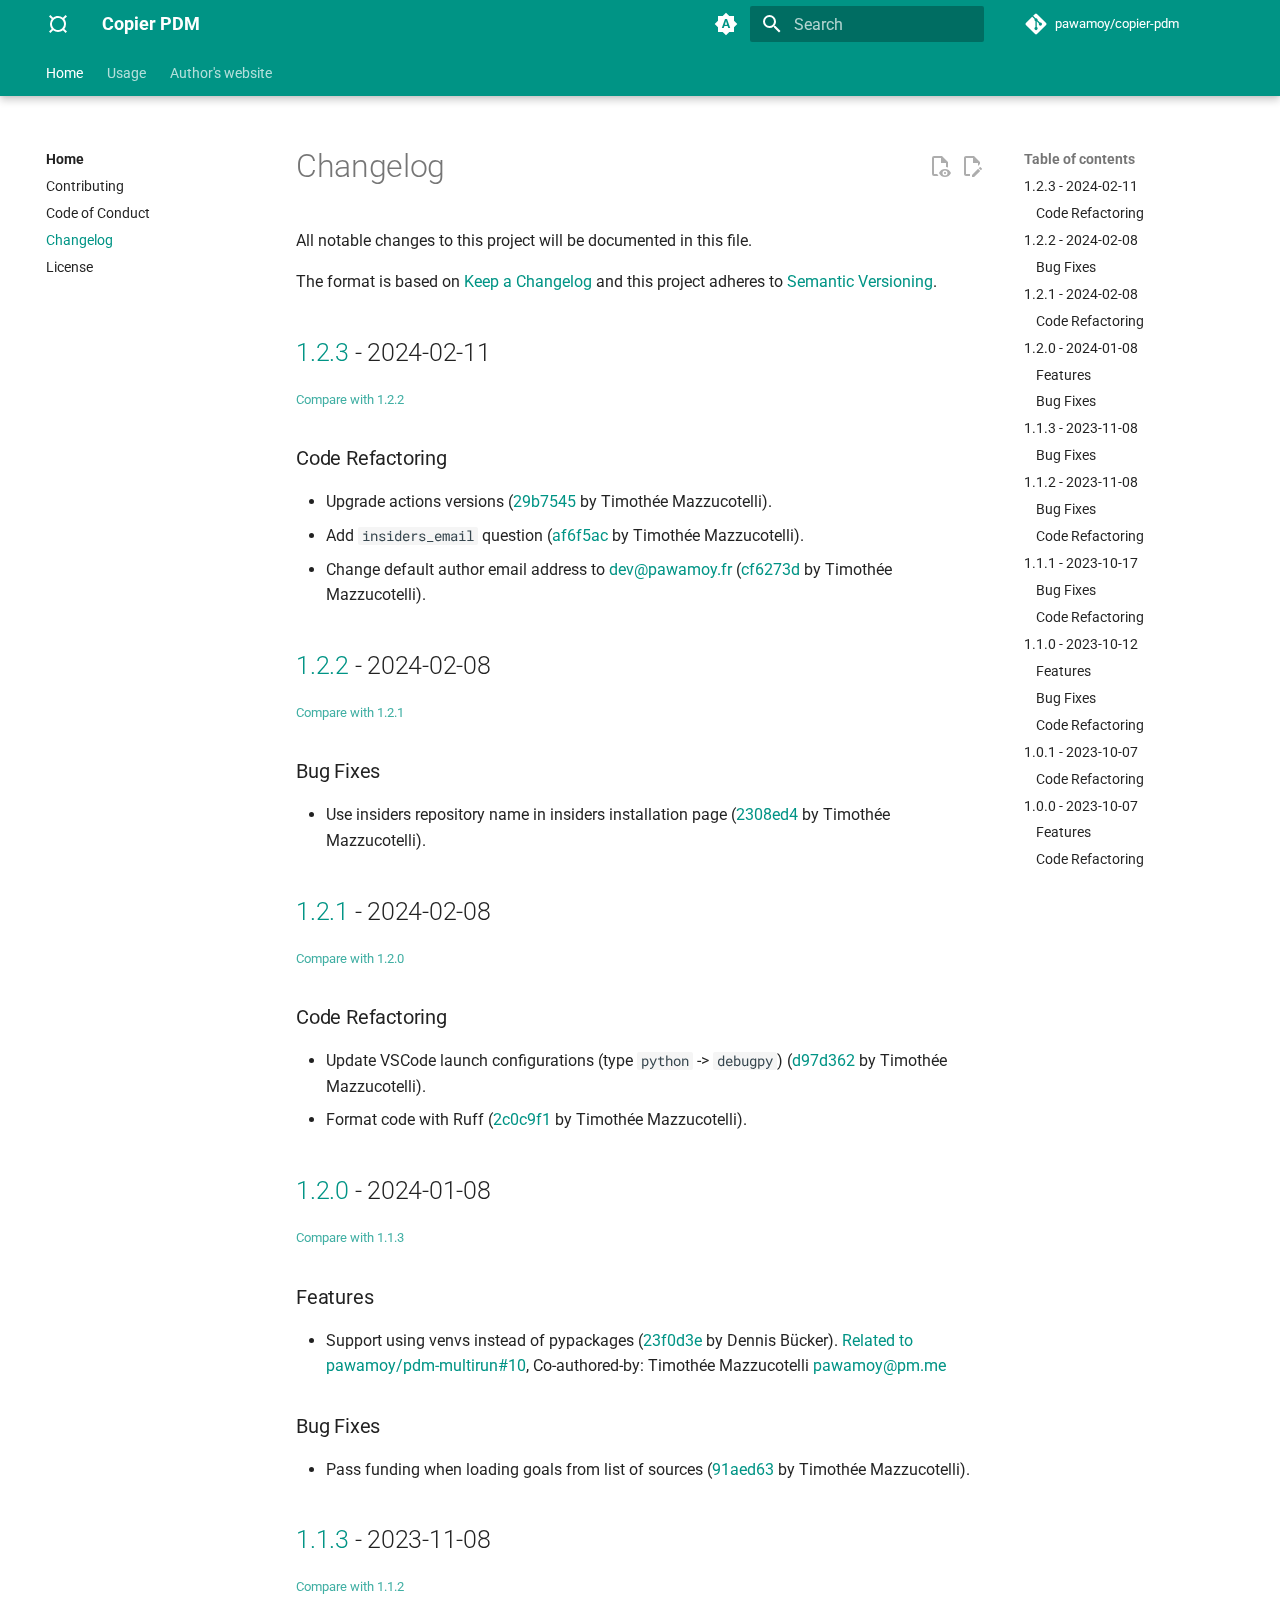
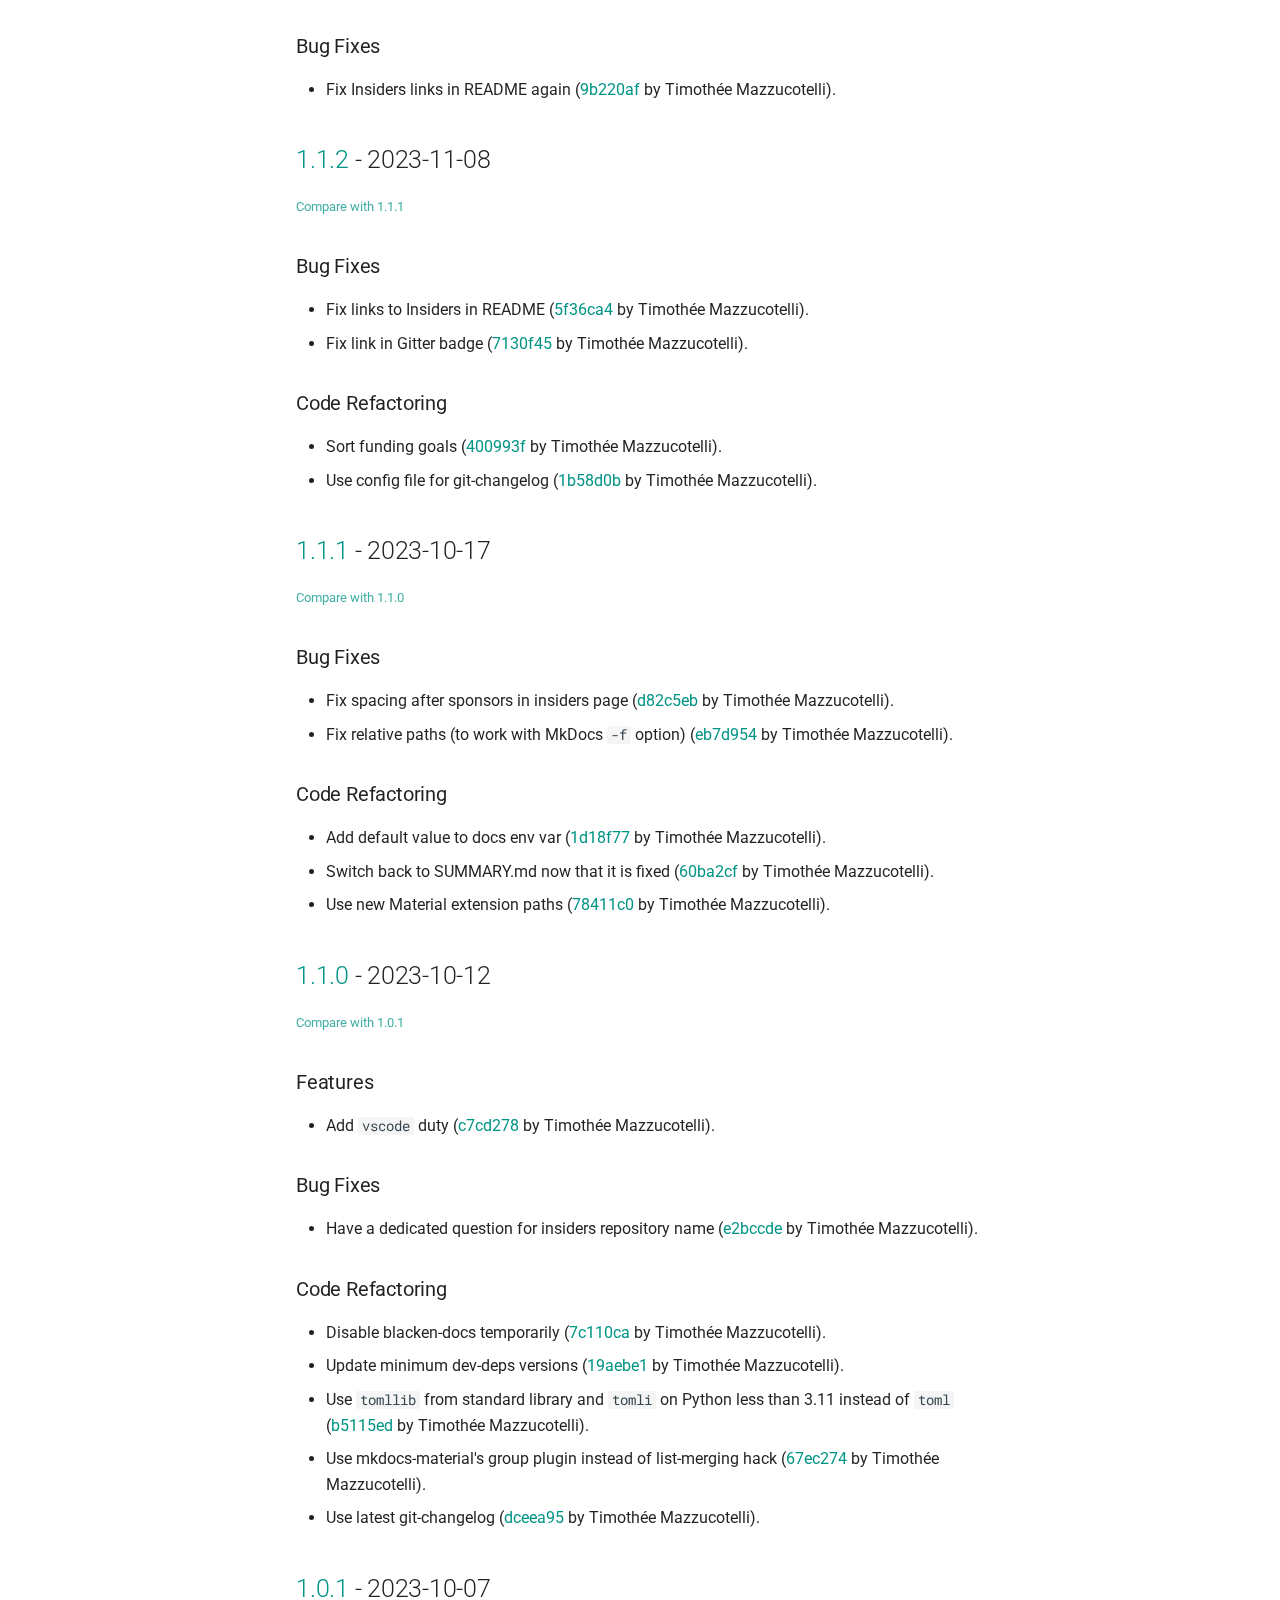
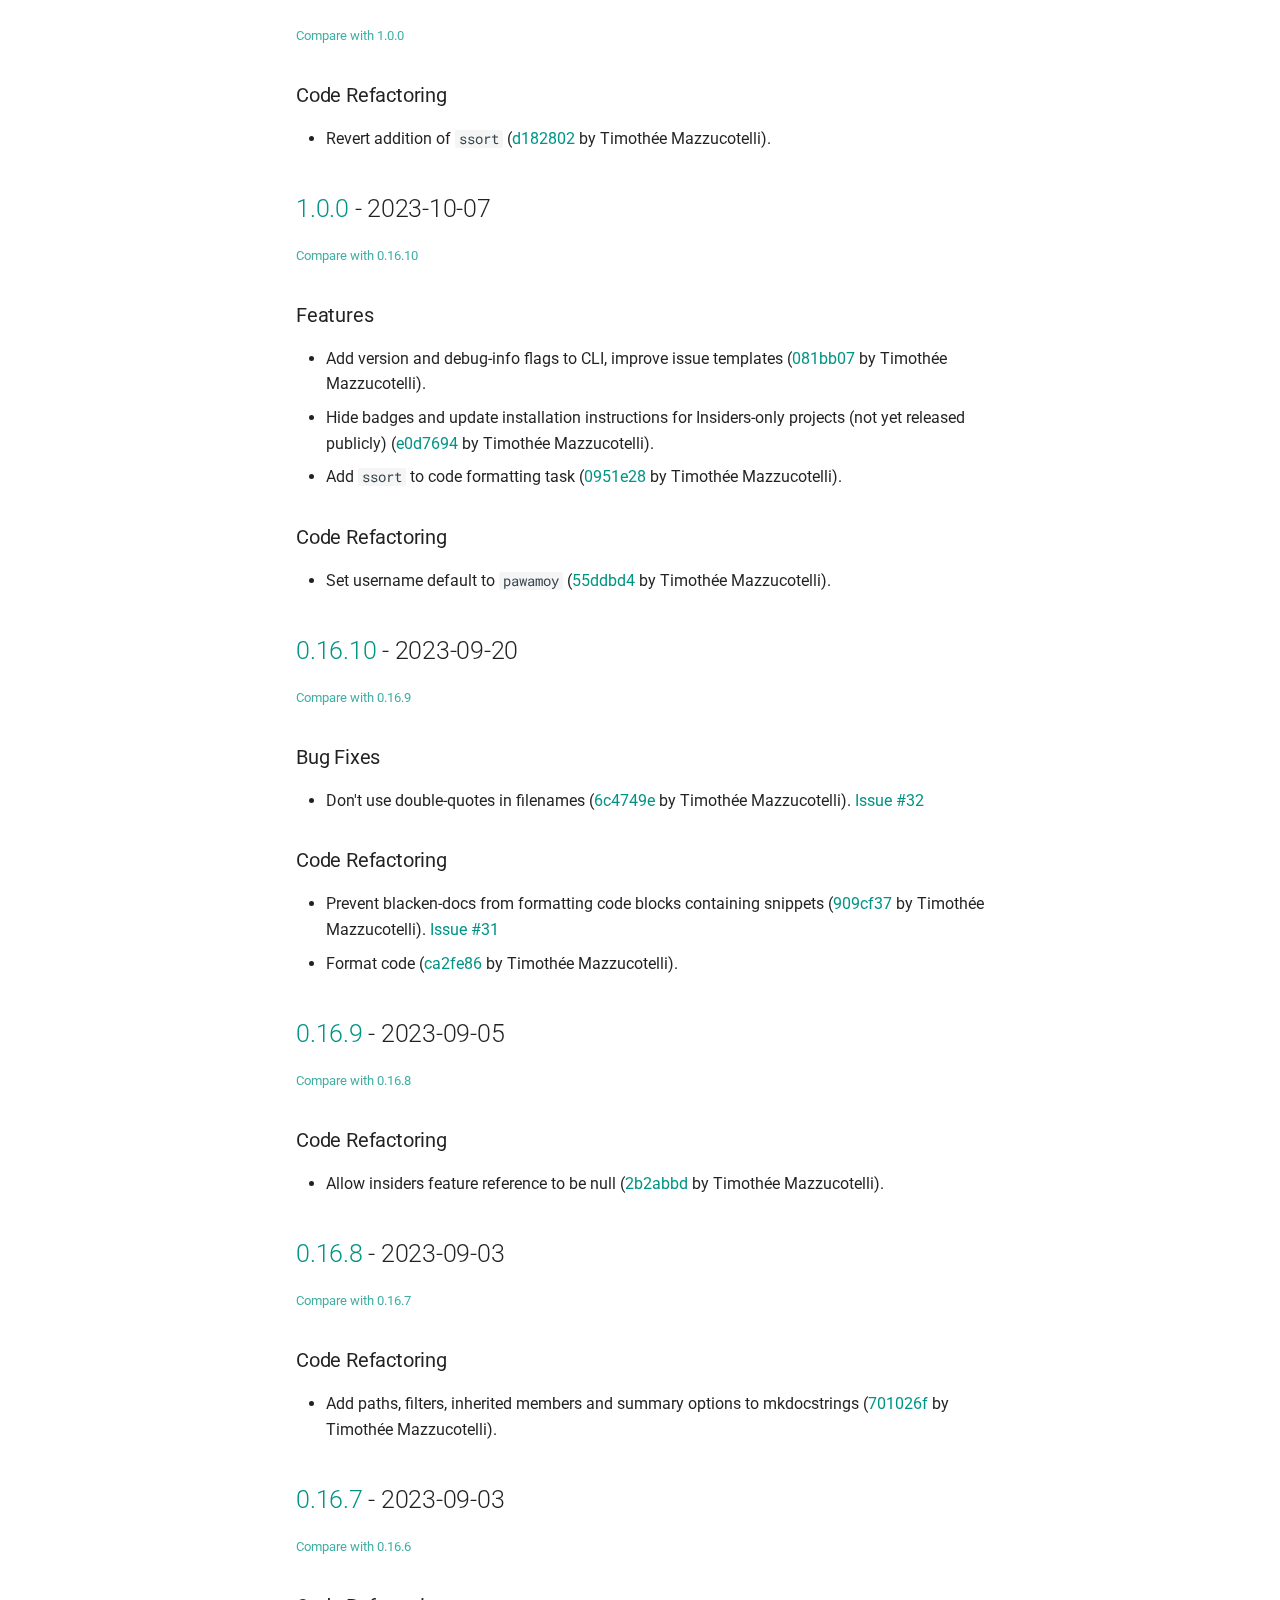
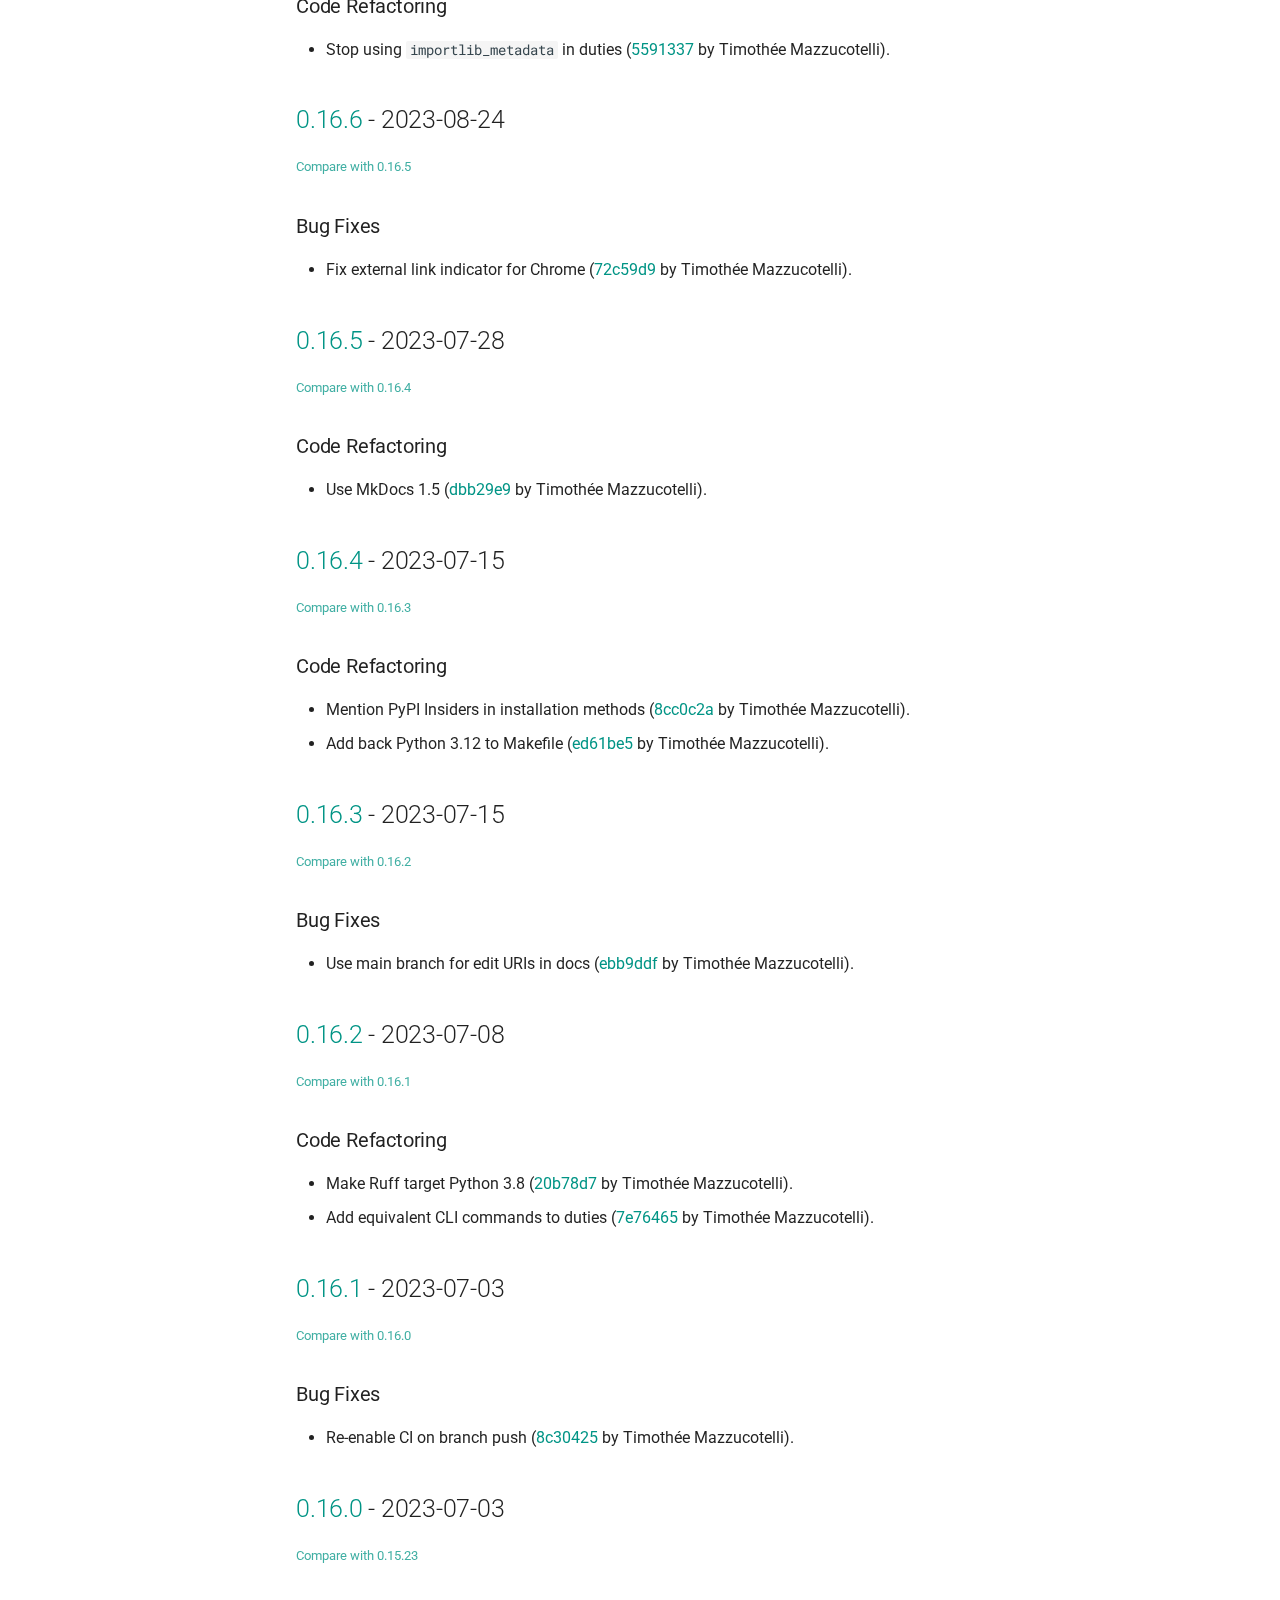
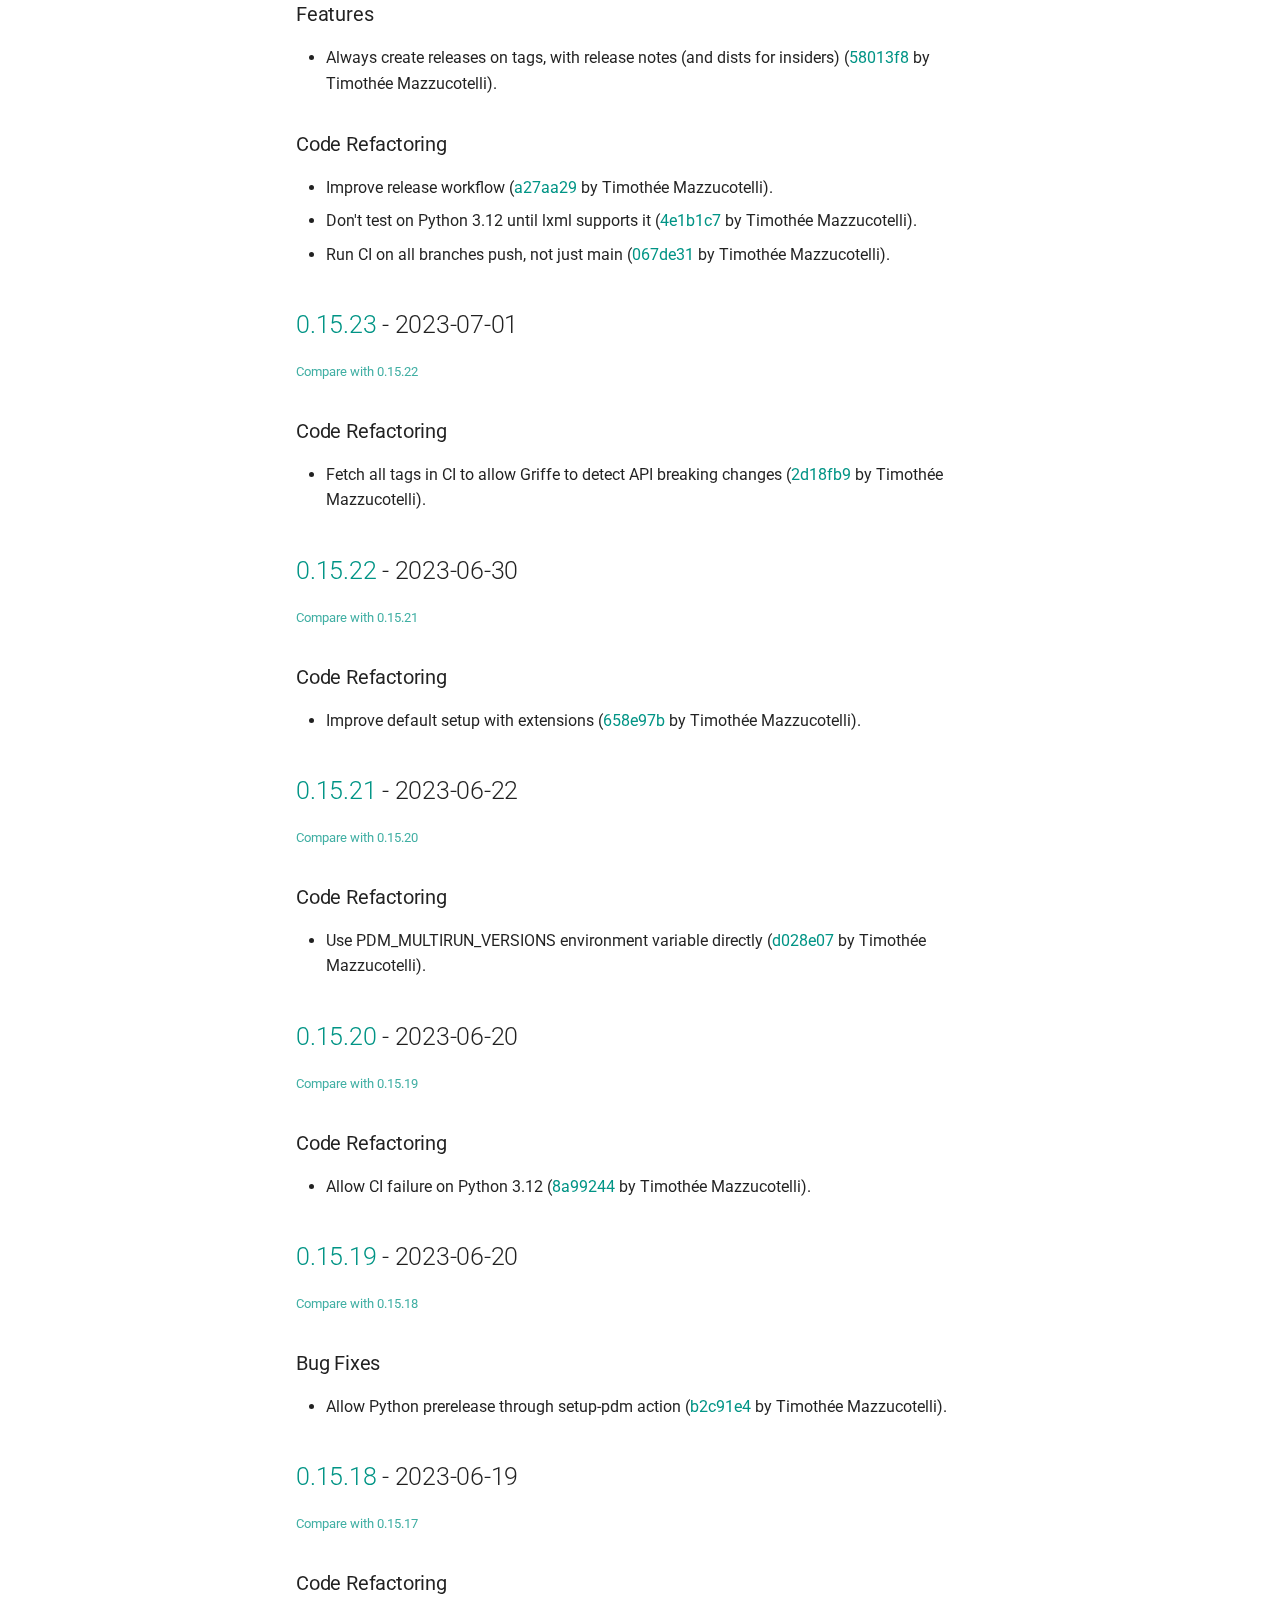
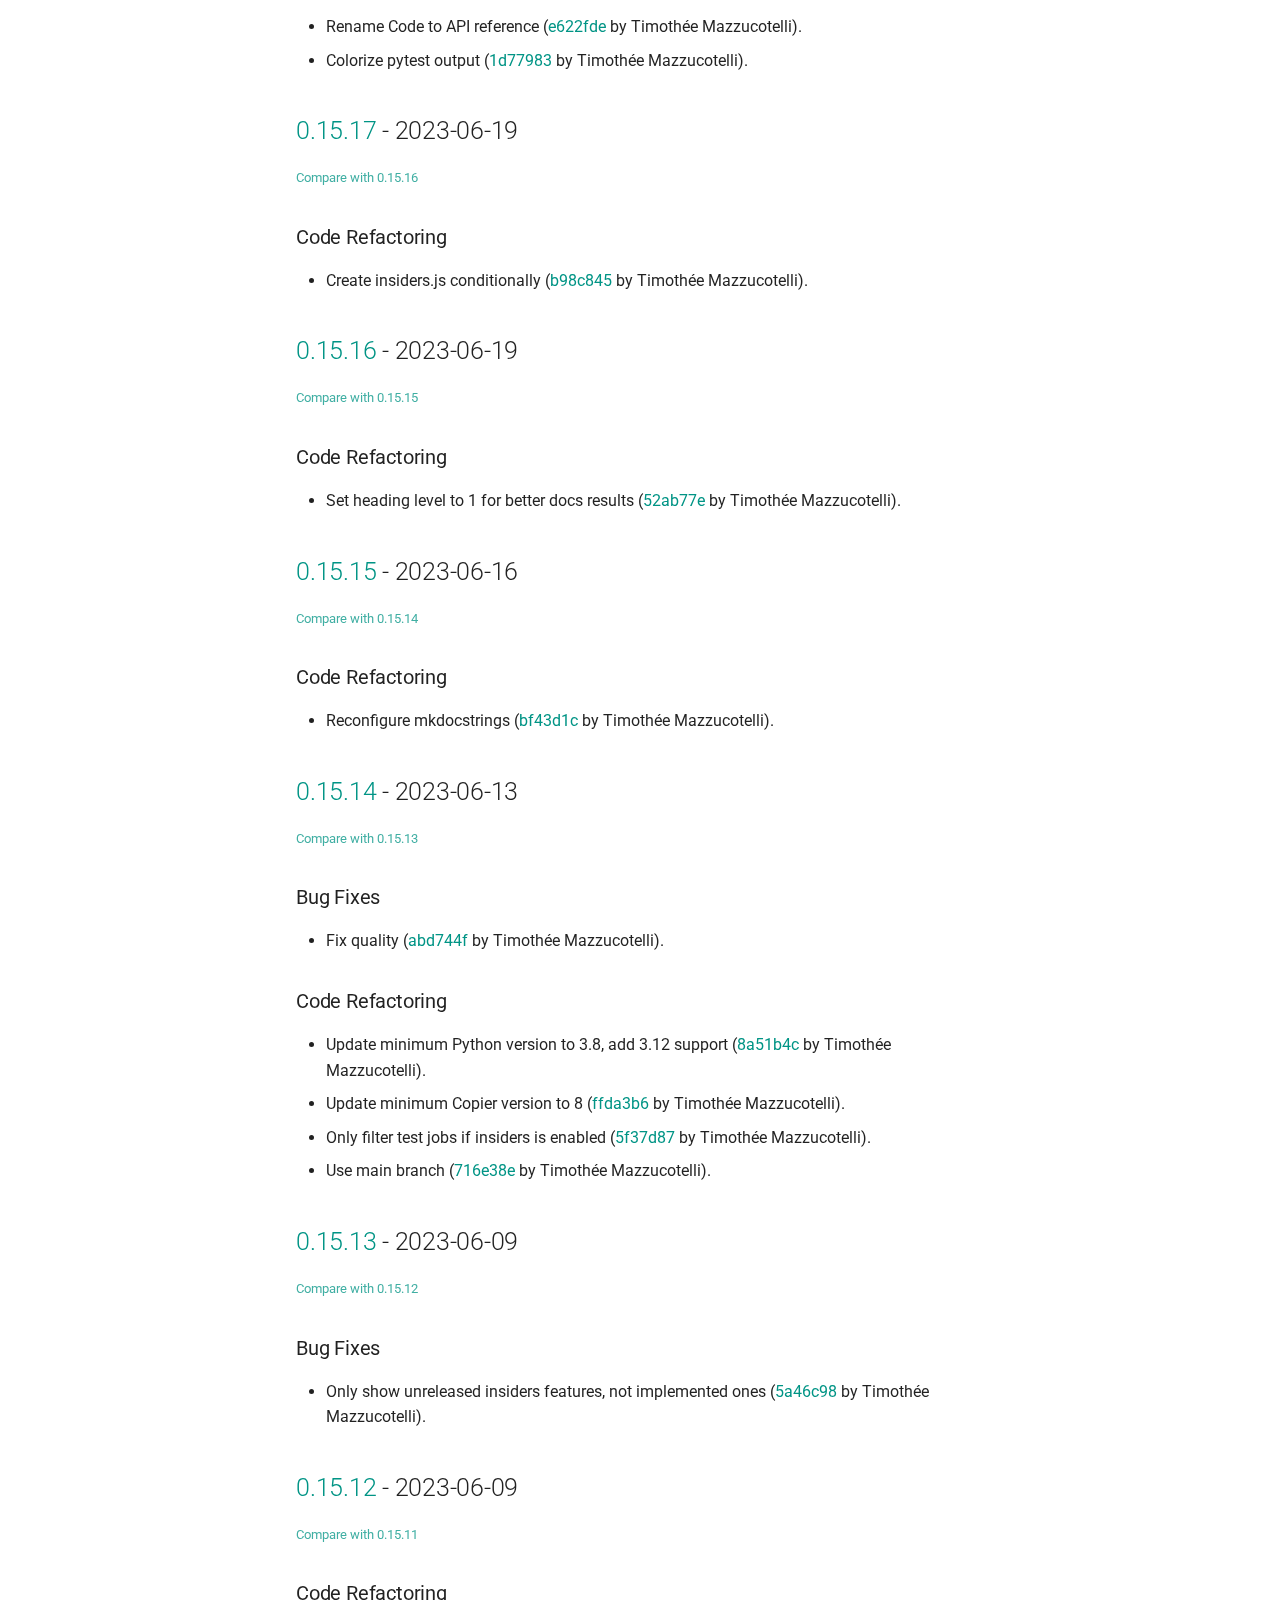
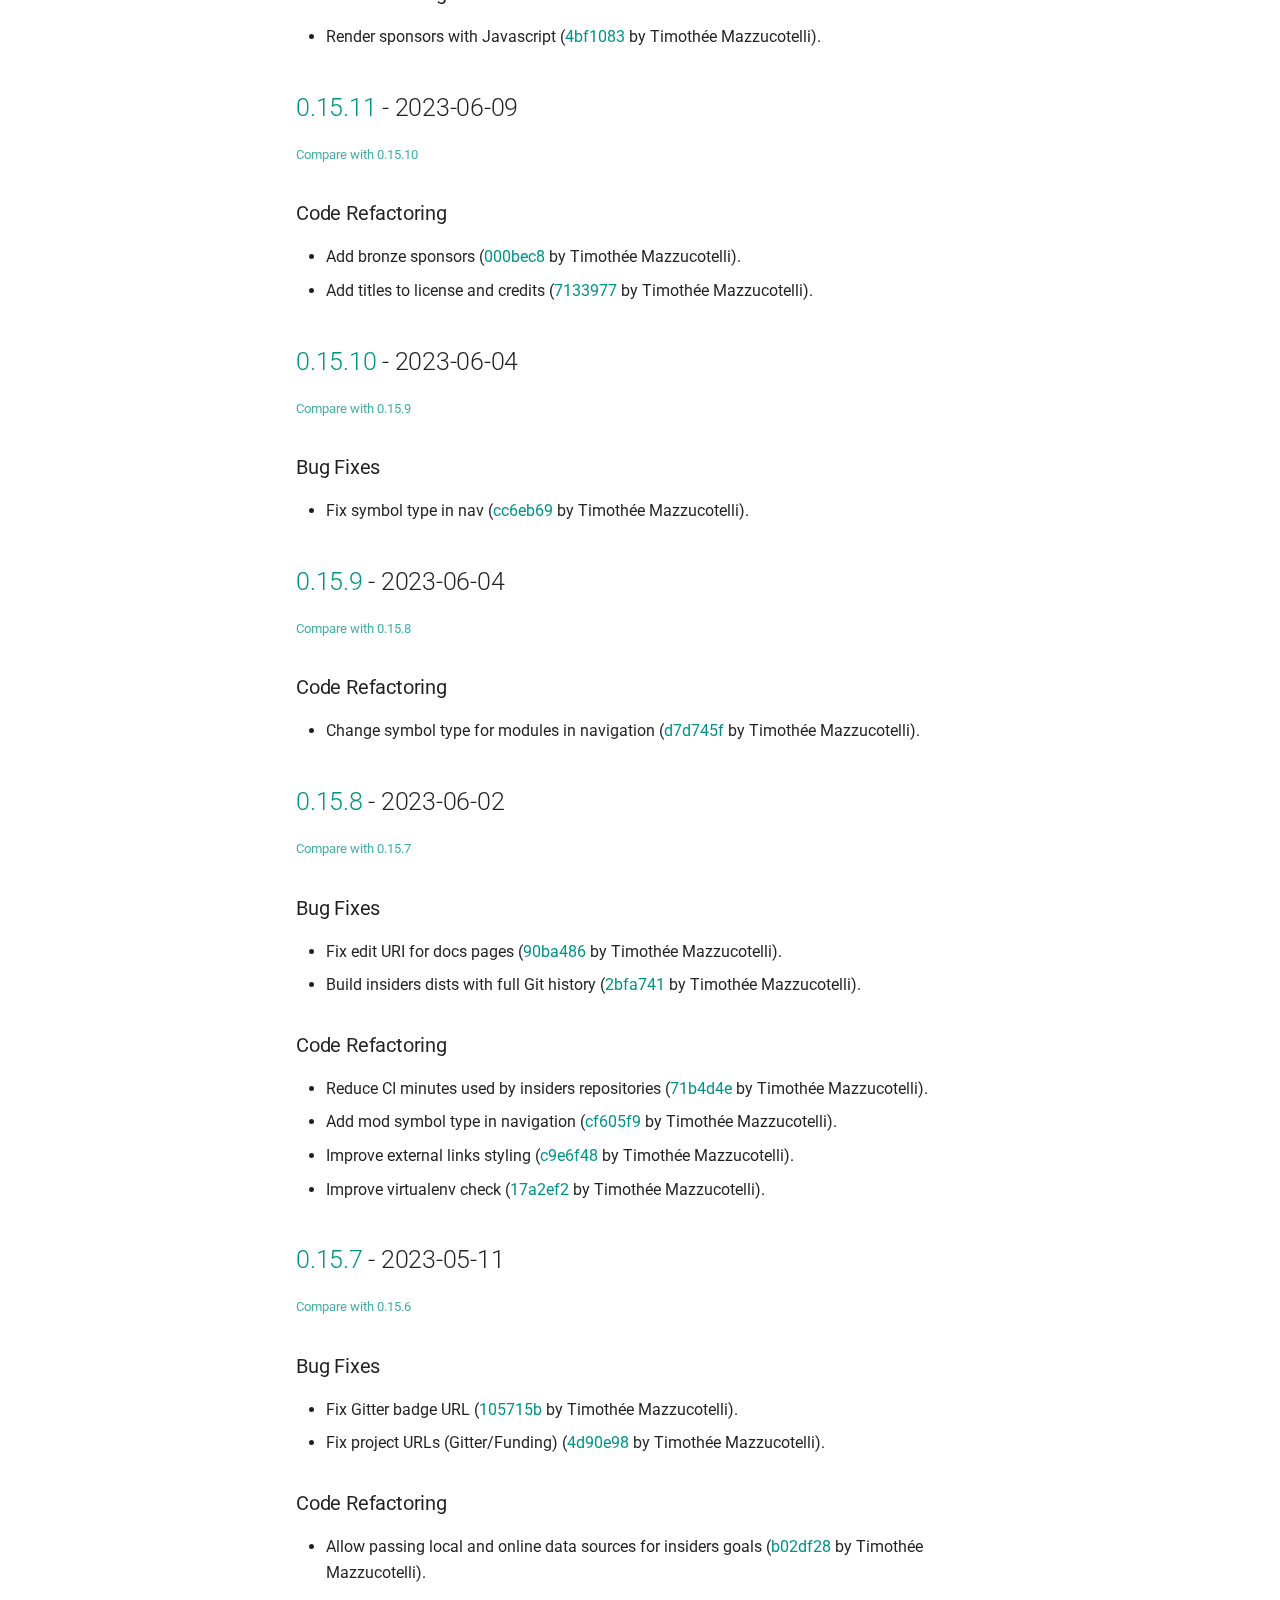
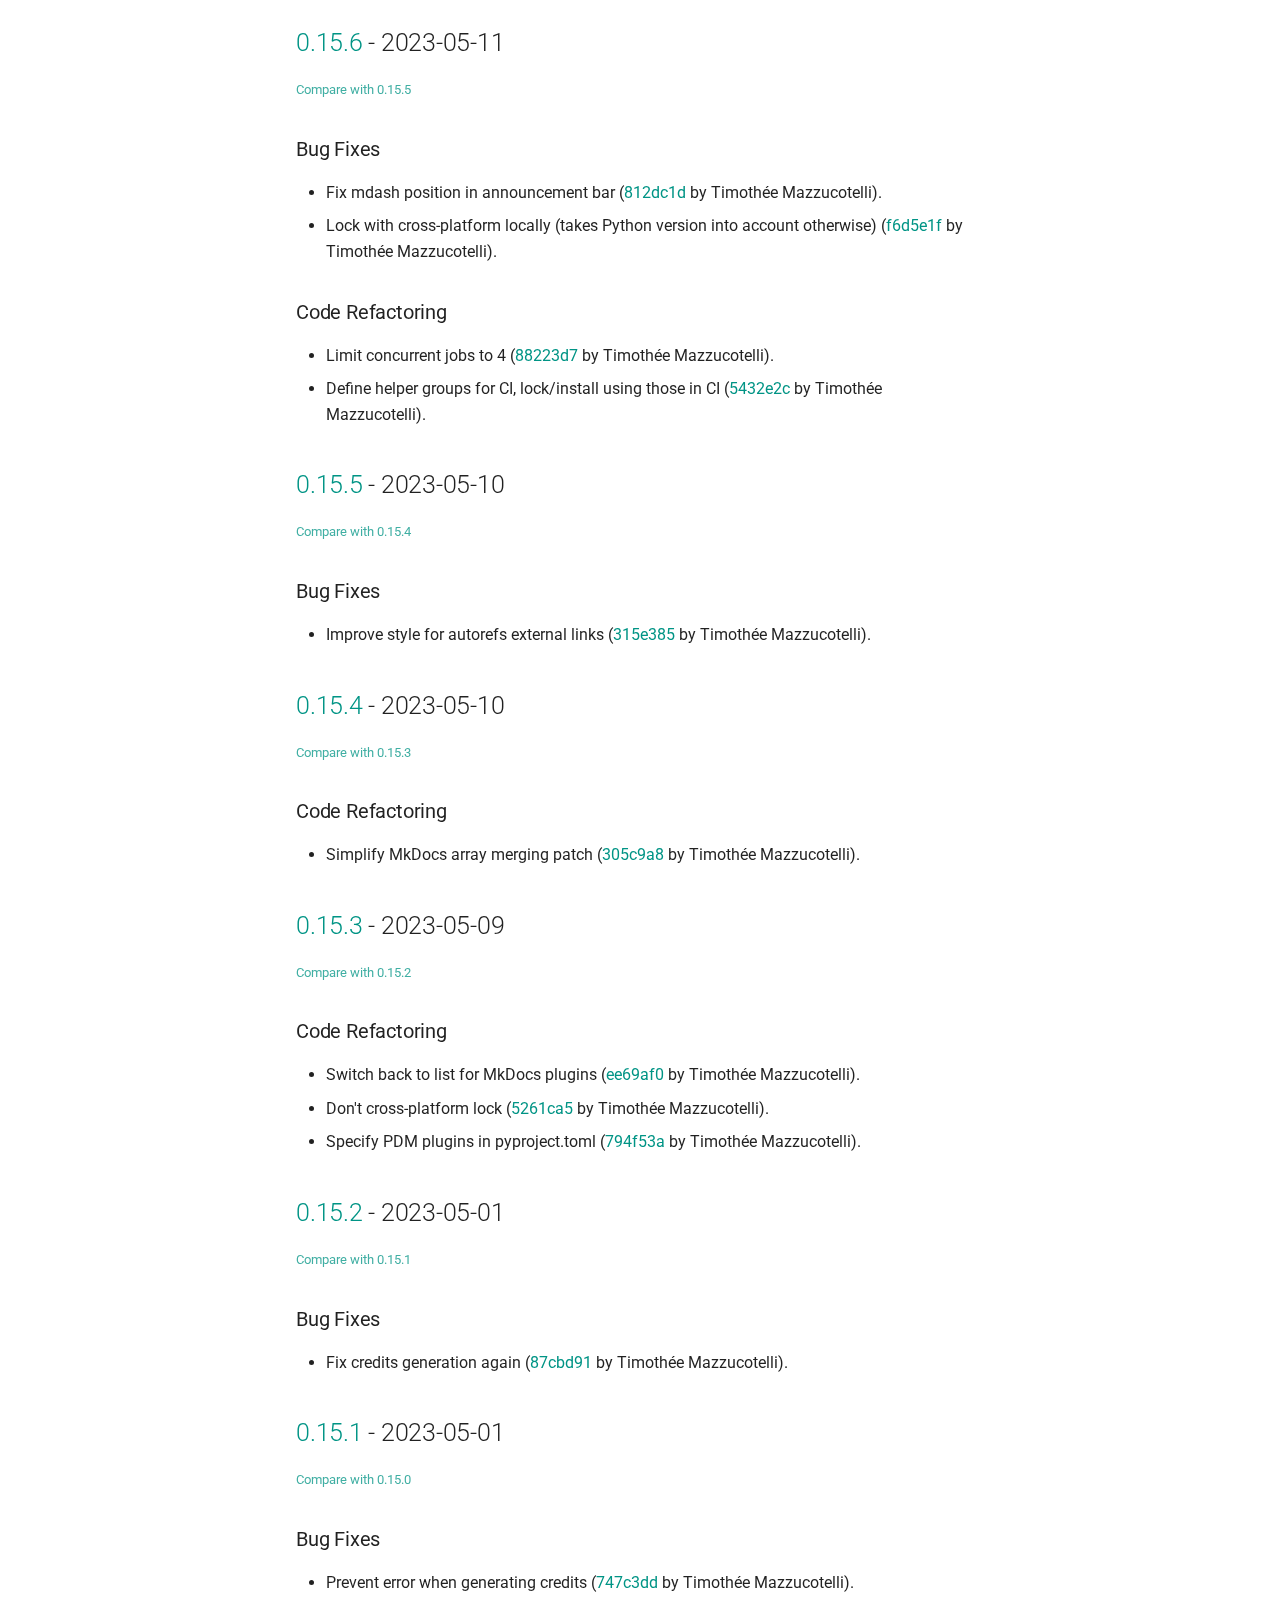
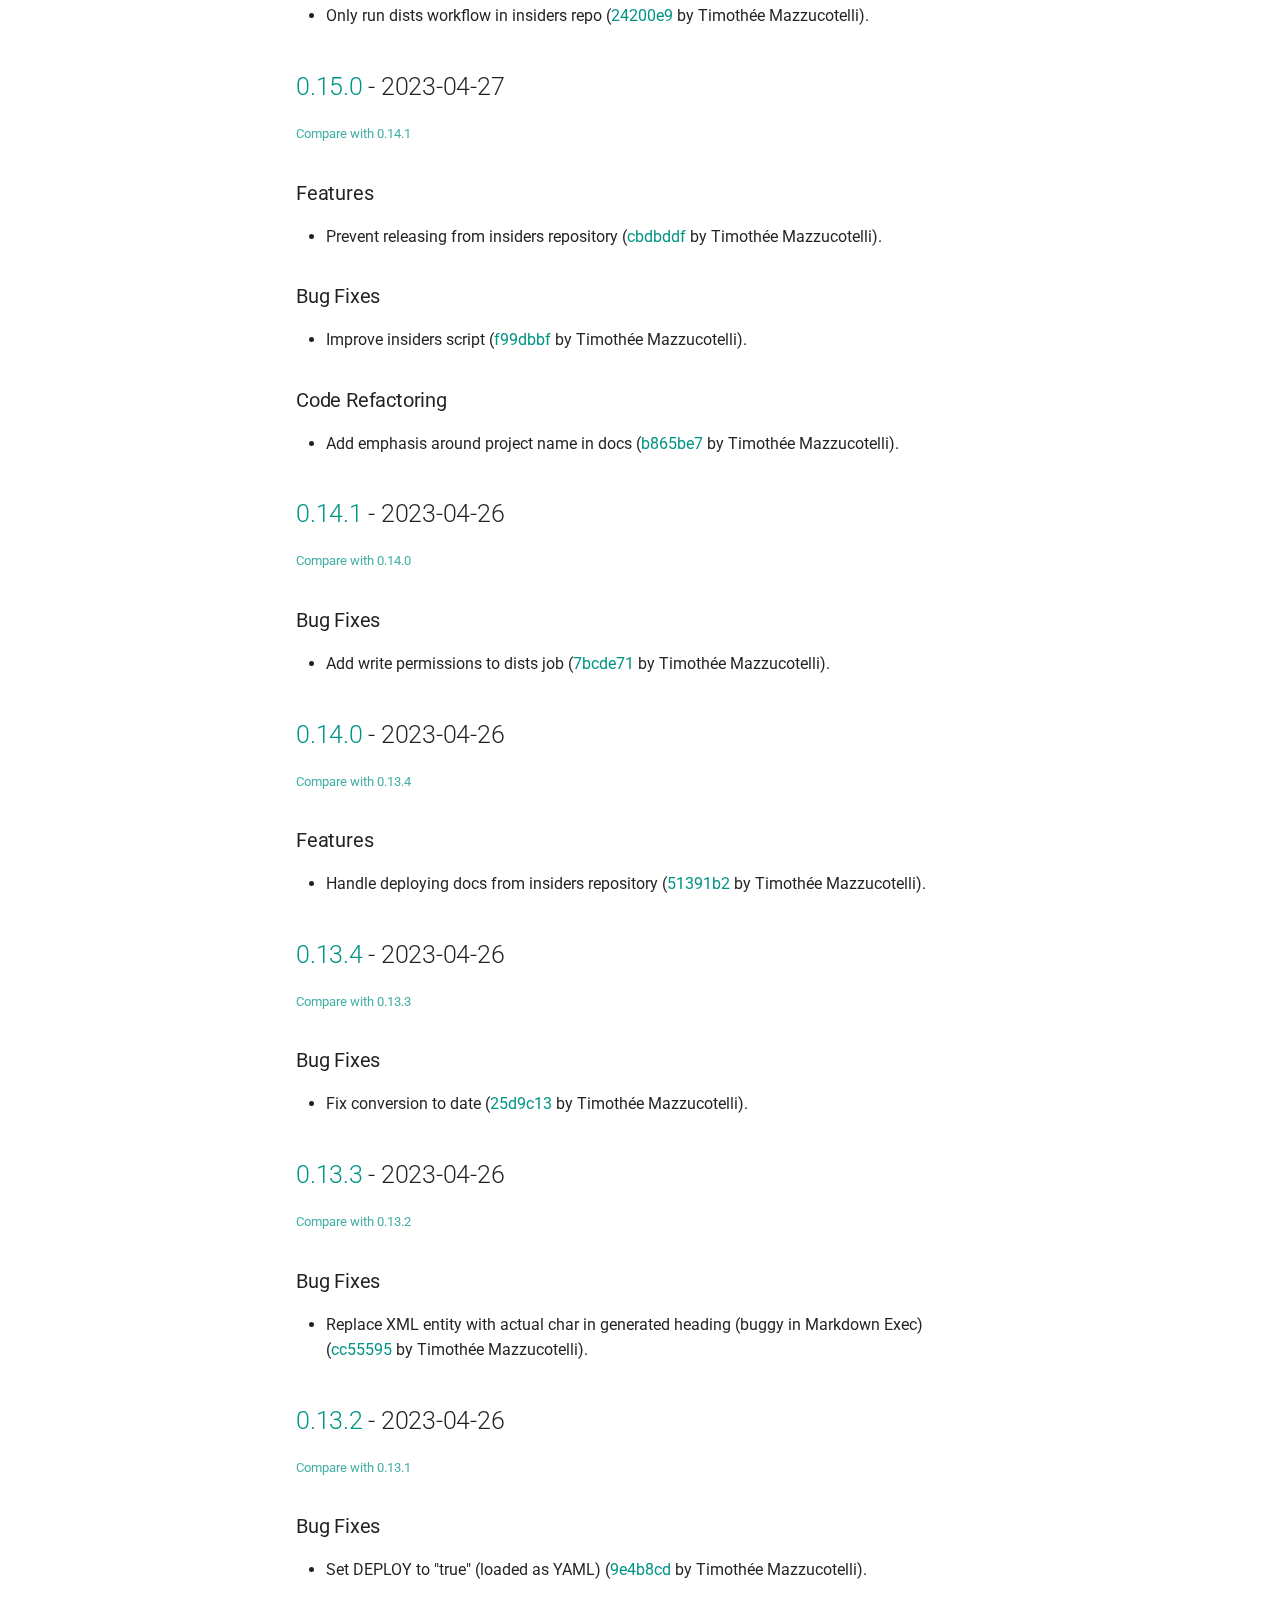
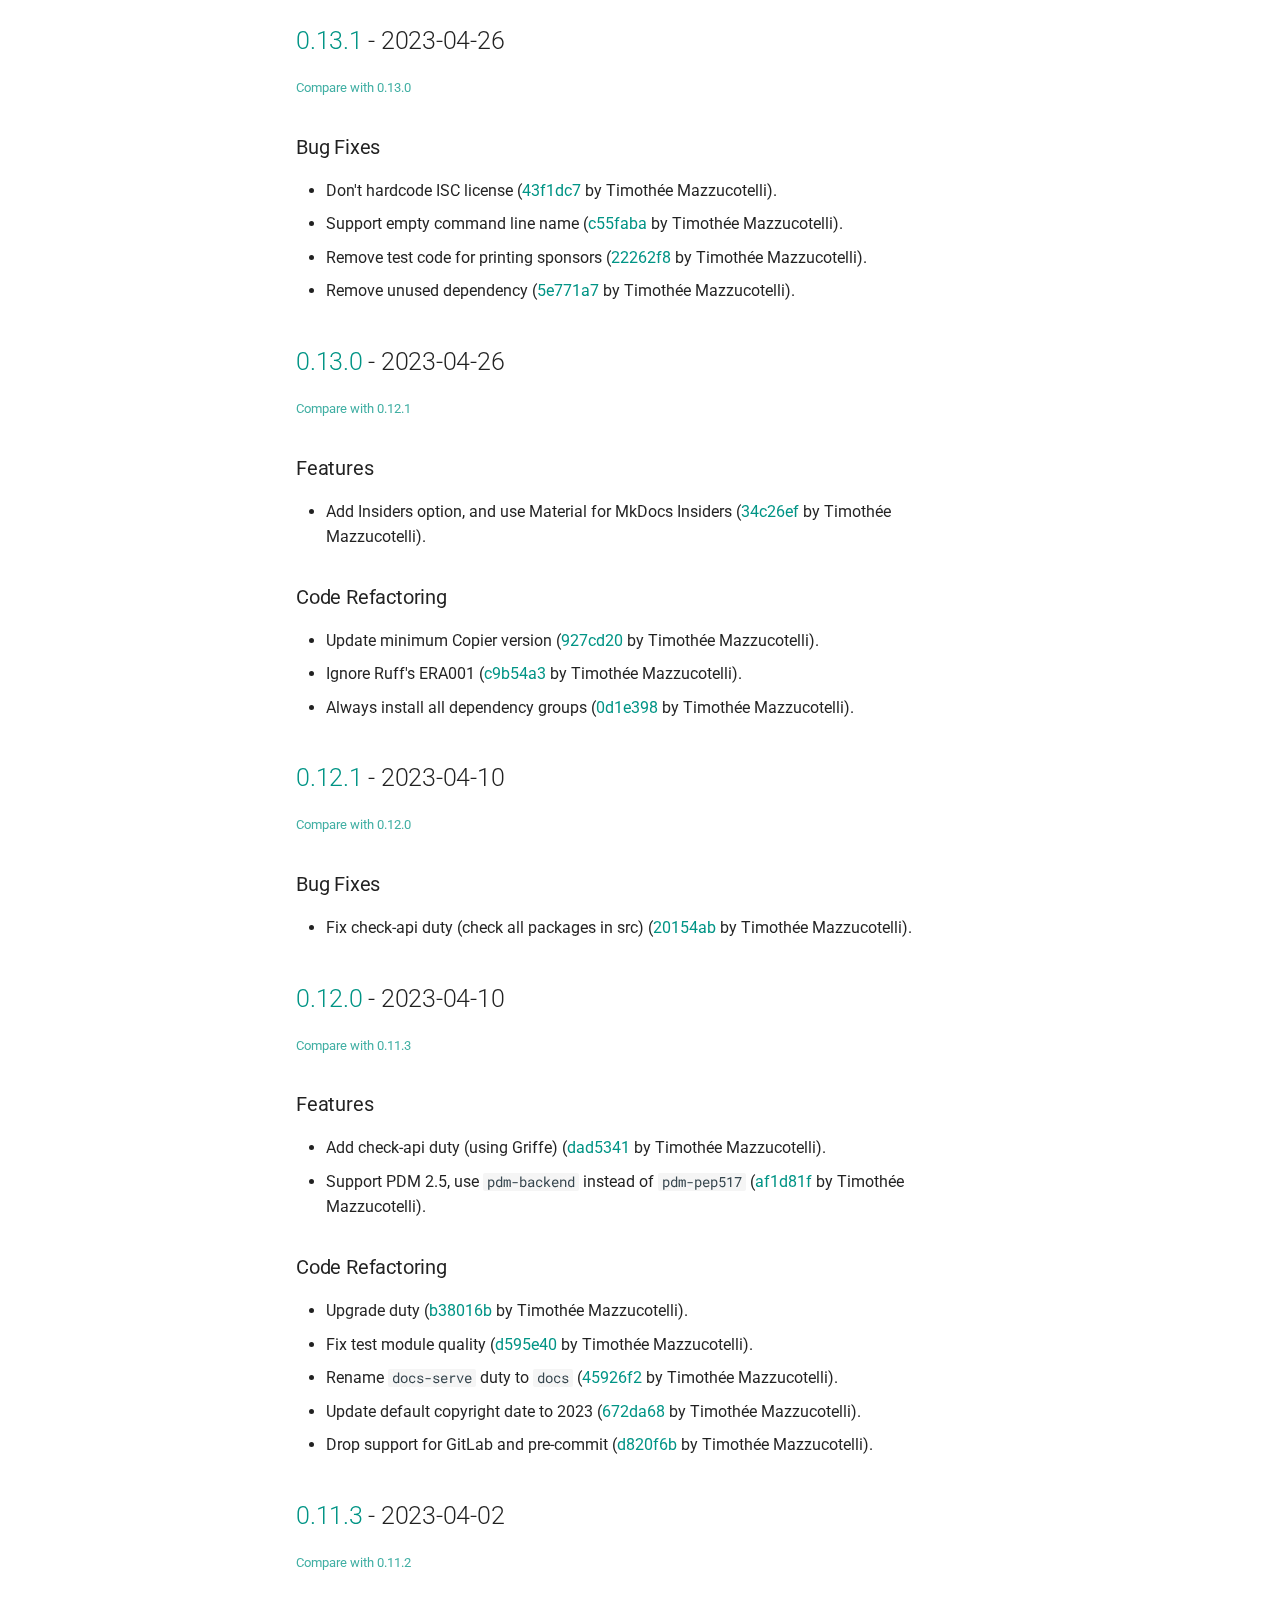
==== commit 9b698d3b: "Deployed 0f83eaf with MkDocs version: 1.5.3" ====
--- a/changelog/index.html
+++ b/changelog/index.html
@@ -525,6 +525,196 @@
     <ul class="md-nav__list" data-md-component="toc" data-md-scrollfix>
       
         <li class="md-nav__item">
+  <a href="#123-2024-02-11" class="md-nav__link">
+    <span class="md-ellipsis">
+      
+        1.2.3 - 2024-02-11
+      
+    </span>
+  </a>
+  
+    <nav class="md-nav" aria-label="1.2.3 - 2024-02-11">
+      <ul class="md-nav__list">
+        
+          <li class="md-nav__item">
+  <a href="#code-refactoring" class="md-nav__link">
+    <span class="md-ellipsis">
+      
+        Code Refactoring
+      
+    </span>
+  </a>
+  
+</li>
+        
+      </ul>
+    </nav>
+  
+</li>
+      
+        <li class="md-nav__item">
+  <a href="#122-2024-02-08" class="md-nav__link">
+    <span class="md-ellipsis">
+      
+        1.2.2 - 2024-02-08
+      
+    </span>
+  </a>
+  
+    <nav class="md-nav" aria-label="1.2.2 - 2024-02-08">
+      <ul class="md-nav__list">
+        
+          <li class="md-nav__item">
+  <a href="#bug-fixes" class="md-nav__link">
+    <span class="md-ellipsis">
+      
+        Bug Fixes
+      
+    </span>
+  </a>
+  
+</li>
+        
+      </ul>
+    </nav>
+  
+</li>
+      
+        <li class="md-nav__item">
+  <a href="#121-2024-02-08" class="md-nav__link">
+    <span class="md-ellipsis">
+      
+        1.2.1 - 2024-02-08
+      
+    </span>
+  </a>
+  
+    <nav class="md-nav" aria-label="1.2.1 - 2024-02-08">
+      <ul class="md-nav__list">
+        
+          <li class="md-nav__item">
+  <a href="#code-refactoring_1" class="md-nav__link">
+    <span class="md-ellipsis">
+      
+        Code Refactoring
+      
+    </span>
+  </a>
+  
+</li>
+        
+      </ul>
+    </nav>
+  
+</li>
+      
+        <li class="md-nav__item">
+  <a href="#120-2024-01-08" class="md-nav__link">
+    <span class="md-ellipsis">
+      
+        1.2.0 - 2024-01-08
+      
+    </span>
+  </a>
+  
+    <nav class="md-nav" aria-label="1.2.0 - 2024-01-08">
+      <ul class="md-nav__list">
+        
+          <li class="md-nav__item">
+  <a href="#features" class="md-nav__link">
+    <span class="md-ellipsis">
+      
+        Features
+      
+    </span>
+  </a>
+  
+</li>
+        
+          <li class="md-nav__item">
+  <a href="#bug-fixes_1" class="md-nav__link">
+    <span class="md-ellipsis">
+      
+        Bug Fixes
+      
+    </span>
+  </a>
+  
+</li>
+        
+      </ul>
+    </nav>
+  
+</li>
+      
+        <li class="md-nav__item">
+  <a href="#113-2023-11-08" class="md-nav__link">
+    <span class="md-ellipsis">
+      
+        1.1.3 - 2023-11-08
+      
+    </span>
+  </a>
+  
+    <nav class="md-nav" aria-label="1.1.3 - 2023-11-08">
+      <ul class="md-nav__list">
+        
+          <li class="md-nav__item">
+  <a href="#bug-fixes_2" class="md-nav__link">
+    <span class="md-ellipsis">
+      
+        Bug Fixes
+      
+    </span>
+  </a>
+  
+</li>
+        
+      </ul>
+    </nav>
+  
+</li>
+      
+        <li class="md-nav__item">
+  <a href="#112-2023-11-08" class="md-nav__link">
+    <span class="md-ellipsis">
+      
+        1.1.2 - 2023-11-08
+      
+    </span>
+  </a>
+  
+    <nav class="md-nav" aria-label="1.1.2 - 2023-11-08">
+      <ul class="md-nav__list">
+        
+          <li class="md-nav__item">
+  <a href="#bug-fixes_3" class="md-nav__link">
+    <span class="md-ellipsis">
+      
+        Bug Fixes
+      
+    </span>
+  </a>
+  
+</li>
+        
+          <li class="md-nav__item">
+  <a href="#code-refactoring_2" class="md-nav__link">
+    <span class="md-ellipsis">
+      
+        Code Refactoring
+      
+    </span>
+  </a>
+  
+</li>
+        
+      </ul>
+    </nav>
+  
+</li>
+      
+        <li class="md-nav__item">
   <a href="#111-2023-10-17" class="md-nav__link">
     <span class="md-ellipsis">
       
@@ -537,18 +727,18 @@
       <ul class="md-nav__list">
         
           <li class="md-nav__item">
-  <a href="#bug-fixes" class="md-nav__link">
-    <span class="md-ellipsis">
-      
-        Bug Fixes
-      
-    </span>
-  </a>
-  
-</li>
-        
-          <li class="md-nav__item">
-  <a href="#code-refactoring" class="md-nav__link">
+  <a href="#bug-fixes_4" class="md-nav__link">
+    <span class="md-ellipsis">
+      
+        Bug Fixes
+      
+    </span>
+  </a>
+  
+</li>
+        
+          <li class="md-nav__item">
+  <a href="#code-refactoring_3" class="md-nav__link">
     <span class="md-ellipsis">
       
         Code Refactoring
@@ -576,7 +766,7 @@
       <ul class="md-nav__list">
         
           <li class="md-nav__item">
-  <a href="#features" class="md-nav__link">
+  <a href="#features_1" class="md-nav__link">
     <span class="md-ellipsis">
       
         Features
@@ -587,18 +777,18 @@
 </li>
         
           <li class="md-nav__item">
-  <a href="#bug-fixes_1" class="md-nav__link">
-    <span class="md-ellipsis">
-      
-        Bug Fixes
-      
-    </span>
-  </a>
-  
-</li>
-        
-          <li class="md-nav__item">
-  <a href="#code-refactoring_1" class="md-nav__link">
+  <a href="#bug-fixes_5" class="md-nav__link">
+    <span class="md-ellipsis">
+      
+        Bug Fixes
+      
+    </span>
+  </a>
+  
+</li>
+        
+          <li class="md-nav__item">
+  <a href="#code-refactoring_4" class="md-nav__link">
     <span class="md-ellipsis">
       
         Code Refactoring
@@ -626,7 +816,7 @@
       <ul class="md-nav__list">
         
           <li class="md-nav__item">
-  <a href="#code-refactoring_2" class="md-nav__link">
+  <a href="#code-refactoring_5" class="md-nav__link">
     <span class="md-ellipsis">
       
         Code Refactoring
@@ -654,7 +844,7 @@
       <ul class="md-nav__list">
         
           <li class="md-nav__item">
-  <a href="#features_1" class="md-nav__link">
+  <a href="#features_2" class="md-nav__link">
     <span class="md-ellipsis">
       
         Features
@@ -665,7 +855,7 @@
 </li>
         
           <li class="md-nav__item">
-  <a href="#code-refactoring_3" class="md-nav__link">
+  <a href="#code-refactoring_6" class="md-nav__link">
     <span class="md-ellipsis">
       
         Code Refactoring
@@ -693,18 +883,18 @@
       <ul class="md-nav__list">
         
           <li class="md-nav__item">
-  <a href="#bug-fixes_2" class="md-nav__link">
-    <span class="md-ellipsis">
-      
-        Bug Fixes
-      
-    </span>
-  </a>
-  
-</li>
-        
-          <li class="md-nav__item">
-  <a href="#code-refactoring_4" class="md-nav__link">
+  <a href="#bug-fixes_6" class="md-nav__link">
+    <span class="md-ellipsis">
+      
+        Bug Fixes
+      
+    </span>
+  </a>
+  
+</li>
+        
+          <li class="md-nav__item">
+  <a href="#code-refactoring_7" class="md-nav__link">
     <span class="md-ellipsis">
       
         Code Refactoring
@@ -732,7 +922,7 @@
       <ul class="md-nav__list">
         
           <li class="md-nav__item">
-  <a href="#code-refactoring_5" class="md-nav__link">
+  <a href="#code-refactoring_8" class="md-nav__link">
     <span class="md-ellipsis">
       
         Code Refactoring
@@ -760,7 +950,7 @@
       <ul class="md-nav__list">
         
           <li class="md-nav__item">
-  <a href="#code-refactoring_6" class="md-nav__link">
+  <a href="#code-refactoring_9" class="md-nav__link">
     <span class="md-ellipsis">
       
         Code Refactoring
@@ -788,7 +978,7 @@
       <ul class="md-nav__list">
         
           <li class="md-nav__item">
-  <a href="#code-refactoring_7" class="md-nav__link">
+  <a href="#code-refactoring_10" class="md-nav__link">
     <span class="md-ellipsis">
       
         Code Refactoring
@@ -816,7 +1006,7 @@
       <ul class="md-nav__list">
         
           <li class="md-nav__item">
-  <a href="#bug-fixes_3" class="md-nav__link">
+  <a href="#bug-fixes_7" class="md-nav__link">
     <span class="md-ellipsis">
       
         Bug Fixes
@@ -844,7 +1034,7 @@
       <ul class="md-nav__list">
         
           <li class="md-nav__item">
-  <a href="#code-refactoring_8" class="md-nav__link">
+  <a href="#code-refactoring_11" class="md-nav__link">
     <span class="md-ellipsis">
       
         Code Refactoring
@@ -872,7 +1062,7 @@
       <ul class="md-nav__list">
         
           <li class="md-nav__item">
-  <a href="#code-refactoring_9" class="md-nav__link">
+  <a href="#code-refactoring_12" class="md-nav__link">
     <span class="md-ellipsis">
       
         Code Refactoring
@@ -900,7 +1090,7 @@
       <ul class="md-nav__list">
         
           <li class="md-nav__item">
-  <a href="#bug-fixes_4" class="md-nav__link">
+  <a href="#bug-fixes_8" class="md-nav__link">
     <span class="md-ellipsis">
       
         Bug Fixes
@@ -928,7 +1118,7 @@
       <ul class="md-nav__list">
         
           <li class="md-nav__item">
-  <a href="#code-refactoring_10" class="md-nav__link">
+  <a href="#code-refactoring_13" class="md-nav__link">
     <span class="md-ellipsis">
       
         Code Refactoring
@@ -956,7 +1146,7 @@
       <ul class="md-nav__list">
         
           <li class="md-nav__item">
-  <a href="#bug-fixes_5" class="md-nav__link">
+  <a href="#bug-fixes_9" class="md-nav__link">
     <span class="md-ellipsis">
       
         Bug Fixes
@@ -984,7 +1174,7 @@
       <ul class="md-nav__list">
         
           <li class="md-nav__item">
-  <a href="#features_2" class="md-nav__link">
+  <a href="#features_3" class="md-nav__link">
     <span class="md-ellipsis">
       
         Features
@@ -995,7 +1185,7 @@
 </li>
         
           <li class="md-nav__item">
-  <a href="#code-refactoring_11" class="md-nav__link">
+  <a href="#code-refactoring_14" class="md-nav__link">
     <span class="md-ellipsis">
       
         Code Refactoring
@@ -1023,7 +1213,7 @@
       <ul class="md-nav__list">
         
           <li class="md-nav__item">
-  <a href="#code-refactoring_12" class="md-nav__link">
+  <a href="#code-refactoring_15" class="md-nav__link">
     <span class="md-ellipsis">
       
         Code Refactoring
@@ -1051,7 +1241,7 @@
       <ul class="md-nav__list">
         
           <li class="md-nav__item">
-  <a href="#code-refactoring_13" class="md-nav__link">
+  <a href="#code-refactoring_16" class="md-nav__link">
     <span class="md-ellipsis">
       
         Code Refactoring
@@ -1079,7 +1269,7 @@
       <ul class="md-nav__list">
         
           <li class="md-nav__item">
-  <a href="#code-refactoring_14" class="md-nav__link">
+  <a href="#code-refactoring_17" class="md-nav__link">
     <span class="md-ellipsis">
       
         Code Refactoring
@@ -1107,7 +1297,7 @@
       <ul class="md-nav__list">
         
           <li class="md-nav__item">
-  <a href="#code-refactoring_15" class="md-nav__link">
+  <a href="#code-refactoring_18" class="md-nav__link">
     <span class="md-ellipsis">
       
         Code Refactoring
@@ -1135,7 +1325,7 @@
       <ul class="md-nav__list">
         
           <li class="md-nav__item">
-  <a href="#bug-fixes_6" class="md-nav__link">
+  <a href="#bug-fixes_10" class="md-nav__link">
     <span class="md-ellipsis">
       
         Bug Fixes
@@ -1163,7 +1353,7 @@
       <ul class="md-nav__list">
         
           <li class="md-nav__item">
-  <a href="#code-refactoring_16" class="md-nav__link">
+  <a href="#code-refactoring_19" class="md-nav__link">
     <span class="md-ellipsis">
       
         Code Refactoring
@@ -1191,7 +1381,7 @@
       <ul class="md-nav__list">
         
           <li class="md-nav__item">
-  <a href="#code-refactoring_17" class="md-nav__link">
+  <a href="#code-refactoring_20" class="md-nav__link">
     <span class="md-ellipsis">
       
         Code Refactoring
@@ -1219,7 +1409,7 @@
       <ul class="md-nav__list">
         
           <li class="md-nav__item">
-  <a href="#code-refactoring_18" class="md-nav__link">
+  <a href="#code-refactoring_21" class="md-nav__link">
     <span class="md-ellipsis">
       
         Code Refactoring
@@ -1247,7 +1437,7 @@
       <ul class="md-nav__list">
         
           <li class="md-nav__item">
-  <a href="#code-refactoring_19" class="md-nav__link">
+  <a href="#code-refactoring_22" class="md-nav__link">
     <span class="md-ellipsis">
       
         Code Refactoring
@@ -1275,18 +1465,18 @@
       <ul class="md-nav__list">
         
           <li class="md-nav__item">
-  <a href="#bug-fixes_7" class="md-nav__link">
-    <span class="md-ellipsis">
-      
-        Bug Fixes
-      
-    </span>
-  </a>
-  
-</li>
-        
-          <li class="md-nav__item">
-  <a href="#code-refactoring_20" class="md-nav__link">
+  <a href="#bug-fixes_11" class="md-nav__link">
+    <span class="md-ellipsis">
+      
+        Bug Fixes
+      
+    </span>
+  </a>
+  
+</li>
+        
+          <li class="md-nav__item">
+  <a href="#code-refactoring_23" class="md-nav__link">
     <span class="md-ellipsis">
       
         Code Refactoring
@@ -1314,7 +1504,7 @@
       <ul class="md-nav__list">
         
           <li class="md-nav__item">
-  <a href="#bug-fixes_8" class="md-nav__link">
+  <a href="#bug-fixes_12" class="md-nav__link">
     <span class="md-ellipsis">
       
         Bug Fixes
@@ -1342,7 +1532,7 @@
       <ul class="md-nav__list">
         
           <li class="md-nav__item">
-  <a href="#code-refactoring_21" class="md-nav__link">
+  <a href="#code-refactoring_24" class="md-nav__link">
     <span class="md-ellipsis">
       
         Code Refactoring
@@ -1370,7 +1560,7 @@
       <ul class="md-nav__list">
         
           <li class="md-nav__item">
-  <a href="#code-refactoring_22" class="md-nav__link">
+  <a href="#code-refactoring_25" class="md-nav__link">
     <span class="md-ellipsis">
       
         Code Refactoring
@@ -1398,7 +1588,7 @@
       <ul class="md-nav__list">
         
           <li class="md-nav__item">
-  <a href="#bug-fixes_9" class="md-nav__link">
+  <a href="#bug-fixes_13" class="md-nav__link">
     <span class="md-ellipsis">
       
         Bug Fixes
@@ -1426,7 +1616,7 @@
       <ul class="md-nav__list">
         
           <li class="md-nav__item">
-  <a href="#code-refactoring_23" class="md-nav__link">
+  <a href="#code-refactoring_26" class="md-nav__link">
     <span class="md-ellipsis">
       
         Code Refactoring
@@ -1454,18 +1644,18 @@
       <ul class="md-nav__list">
         
           <li class="md-nav__item">
-  <a href="#bug-fixes_10" class="md-nav__link">
-    <span class="md-ellipsis">
-      
-        Bug Fixes
-      
-    </span>
-  </a>
-  
-</li>
-        
-          <li class="md-nav__item">
-  <a href="#code-refactoring_24" class="md-nav__link">
+  <a href="#bug-fixes_14" class="md-nav__link">
+    <span class="md-ellipsis">
+      
+        Bug Fixes
+      
+    </span>
+  </a>
+  
+</li>
+        
+          <li class="md-nav__item">
+  <a href="#code-refactoring_27" class="md-nav__link">
     <span class="md-ellipsis">
       
         Code Refactoring
@@ -1493,18 +1683,18 @@
       <ul class="md-nav__list">
         
           <li class="md-nav__item">
-  <a href="#bug-fixes_11" class="md-nav__link">
-    <span class="md-ellipsis">
-      
-        Bug Fixes
-      
-    </span>
-  </a>
-  
-</li>
-        
-          <li class="md-nav__item">
-  <a href="#code-refactoring_25" class="md-nav__link">
+  <a href="#bug-fixes_15" class="md-nav__link">
+    <span class="md-ellipsis">
+      
+        Bug Fixes
+      
+    </span>
+  </a>
+  
+</li>
+        
+          <li class="md-nav__item">
+  <a href="#code-refactoring_28" class="md-nav__link">
     <span class="md-ellipsis">
       
         Code Refactoring
@@ -1532,18 +1722,18 @@
       <ul class="md-nav__list">
         
           <li class="md-nav__item">
-  <a href="#bug-fixes_12" class="md-nav__link">
-    <span class="md-ellipsis">
-      
-        Bug Fixes
-      
-    </span>
-  </a>
-  
-</li>
-        
-          <li class="md-nav__item">
-  <a href="#code-refactoring_26" class="md-nav__link">
+  <a href="#bug-fixes_16" class="md-nav__link">
+    <span class="md-ellipsis">
+      
+        Bug Fixes
+      
+    </span>
+  </a>
+  
+</li>
+        
+          <li class="md-nav__item">
+  <a href="#code-refactoring_29" class="md-nav__link">
     <span class="md-ellipsis">
       
         Code Refactoring
@@ -1571,7 +1761,7 @@
       <ul class="md-nav__list">
         
           <li class="md-nav__item">
-  <a href="#bug-fixes_13" class="md-nav__link">
+  <a href="#bug-fixes_17" class="md-nav__link">
     <span class="md-ellipsis">
       
         Bug Fixes
@@ -1599,7 +1789,7 @@
       <ul class="md-nav__list">
         
           <li class="md-nav__item">
-  <a href="#code-refactoring_27" class="md-nav__link">
+  <a href="#code-refactoring_30" class="md-nav__link">
     <span class="md-ellipsis">
       
         Code Refactoring
@@ -1627,7 +1817,7 @@
       <ul class="md-nav__list">
         
           <li class="md-nav__item">
-  <a href="#code-refactoring_28" class="md-nav__link">
+  <a href="#code-refactoring_31" class="md-nav__link">
     <span class="md-ellipsis">
       
         Code Refactoring
@@ -1655,7 +1845,7 @@
       <ul class="md-nav__list">
         
           <li class="md-nav__item">
-  <a href="#bug-fixes_14" class="md-nav__link">
+  <a href="#bug-fixes_18" class="md-nav__link">
     <span class="md-ellipsis">
       
         Bug Fixes
@@ -1683,7 +1873,7 @@
       <ul class="md-nav__list">
         
           <li class="md-nav__item">
-  <a href="#bug-fixes_15" class="md-nav__link">
+  <a href="#bug-fixes_19" class="md-nav__link">
     <span class="md-ellipsis">
       
         Bug Fixes
@@ -1711,7 +1901,7 @@
       <ul class="md-nav__list">
         
           <li class="md-nav__item">
-  <a href="#features_3" class="md-nav__link">
+  <a href="#features_4" class="md-nav__link">
     <span class="md-ellipsis">
       
         Features
@@ -1722,18 +1912,18 @@
 </li>
         
           <li class="md-nav__item">
-  <a href="#bug-fixes_16" class="md-nav__link">
-    <span class="md-ellipsis">
-      
-        Bug Fixes
-      
-    </span>
-  </a>
-  
-</li>
-        
-          <li class="md-nav__item">
-  <a href="#code-refactoring_29" class="md-nav__link">
+  <a href="#bug-fixes_20" class="md-nav__link">
+    <span class="md-ellipsis">
+      
+        Bug Fixes
+      
+    </span>
+  </a>
+  
+</li>
+        
+          <li class="md-nav__item">
+  <a href="#code-refactoring_32" class="md-nav__link">
     <span class="md-ellipsis">
       
         Code Refactoring
@@ -1761,7 +1951,7 @@
       <ul class="md-nav__list">
         
           <li class="md-nav__item">
-  <a href="#bug-fixes_17" class="md-nav__link">
+  <a href="#bug-fixes_21" class="md-nav__link">
     <span class="md-ellipsis">
       
         Bug Fixes
@@ -1789,7 +1979,7 @@
       <ul class="md-nav__list">
         
           <li class="md-nav__item">
-  <a href="#features_4" class="md-nav__link">
+  <a href="#features_5" class="md-nav__link">
     <span class="md-ellipsis">
       
         Features
@@ -1817,7 +2007,7 @@
       <ul class="md-nav__list">
         
           <li class="md-nav__item">
-  <a href="#bug-fixes_18" class="md-nav__link">
+  <a href="#bug-fixes_22" class="md-nav__link">
     <span class="md-ellipsis">
       
         Bug Fixes
@@ -1845,7 +2035,7 @@
       <ul class="md-nav__list">
         
           <li class="md-nav__item">
-  <a href="#bug-fixes_19" class="md-nav__link">
+  <a href="#bug-fixes_23" class="md-nav__link">
     <span class="md-ellipsis">
       
         Bug Fixes
@@ -1873,7 +2063,7 @@
       <ul class="md-nav__list">
         
           <li class="md-nav__item">
-  <a href="#bug-fixes_20" class="md-nav__link">
+  <a href="#bug-fixes_24" class="md-nav__link">
     <span class="md-ellipsis">
       
         Bug Fixes
@@ -1901,7 +2091,7 @@
       <ul class="md-nav__list">
         
           <li class="md-nav__item">
-  <a href="#bug-fixes_21" class="md-nav__link">
+  <a href="#bug-fixes_25" class="md-nav__link">
     <span class="md-ellipsis">
       
         Bug Fixes
@@ -1929,7 +2119,7 @@
       <ul class="md-nav__list">
         
           <li class="md-nav__item">
-  <a href="#features_5" class="md-nav__link">
+  <a href="#features_6" class="md-nav__link">
     <span class="md-ellipsis">
       
         Features
@@ -1940,7 +2130,7 @@
 </li>
         
           <li class="md-nav__item">
-  <a href="#code-refactoring_30" class="md-nav__link">
+  <a href="#code-refactoring_33" class="md-nav__link">
     <span class="md-ellipsis">
       
         Code Refactoring
@@ -1968,7 +2158,7 @@
       <ul class="md-nav__list">
         
           <li class="md-nav__item">
-  <a href="#bug-fixes_22" class="md-nav__link">
+  <a href="#bug-fixes_26" class="md-nav__link">
     <span class="md-ellipsis">
       
         Bug Fixes
@@ -1996,7 +2186,7 @@
       <ul class="md-nav__list">
         
           <li class="md-nav__item">
-  <a href="#features_6" class="md-nav__link">
+  <a href="#features_7" class="md-nav__link">
     <span class="md-ellipsis">
       
         Features
@@ -2007,7 +2197,7 @@
 </li>
         
           <li class="md-nav__item">
-  <a href="#code-refactoring_31" class="md-nav__link">
+  <a href="#code-refactoring_34" class="md-nav__link">
     <span class="md-ellipsis">
       
         Code Refactoring
@@ -2035,7 +2225,7 @@
       <ul class="md-nav__list">
         
           <li class="md-nav__item">
-  <a href="#bug-fixes_23" class="md-nav__link">
+  <a href="#bug-fixes_27" class="md-nav__link">
     <span class="md-ellipsis">
       
         Bug Fixes
@@ -2063,7 +2253,7 @@
       <ul class="md-nav__list">
         
           <li class="md-nav__item">
-  <a href="#code-refactoring_32" class="md-nav__link">
+  <a href="#code-refactoring_35" class="md-nav__link">
     <span class="md-ellipsis">
       
         Code Refactoring
@@ -2091,7 +2281,7 @@
       <ul class="md-nav__list">
         
           <li class="md-nav__item">
-  <a href="#bug-fixes_24" class="md-nav__link">
+  <a href="#bug-fixes_28" class="md-nav__link">
     <span class="md-ellipsis">
       
         Bug Fixes
@@ -2119,7 +2309,7 @@
       <ul class="md-nav__list">
         
           <li class="md-nav__item">
-  <a href="#code-refactoring_33" class="md-nav__link">
+  <a href="#code-refactoring_36" class="md-nav__link">
     <span class="md-ellipsis">
       
         Code Refactoring
@@ -2147,7 +2337,7 @@
       <ul class="md-nav__list">
         
           <li class="md-nav__item">
-  <a href="#code-refactoring_34" class="md-nav__link">
+  <a href="#code-refactoring_37" class="md-nav__link">
     <span class="md-ellipsis">
       
         Code Refactoring
@@ -2175,7 +2365,7 @@
       <ul class="md-nav__list">
         
           <li class="md-nav__item">
-  <a href="#code-refactoring_35" class="md-nav__link">
+  <a href="#code-refactoring_38" class="md-nav__link">
     <span class="md-ellipsis">
       
         Code Refactoring
@@ -2203,7 +2393,7 @@
       <ul class="md-nav__list">
         
           <li class="md-nav__item">
-  <a href="#code-refactoring_36" class="md-nav__link">
+  <a href="#code-refactoring_39" class="md-nav__link">
     <span class="md-ellipsis">
       
         Code Refactoring
@@ -2231,7 +2421,7 @@
       <ul class="md-nav__list">
         
           <li class="md-nav__item">
-  <a href="#code-refactoring_37" class="md-nav__link">
+  <a href="#code-refactoring_40" class="md-nav__link">
     <span class="md-ellipsis">
       
         Code Refactoring
@@ -2259,7 +2449,7 @@
       <ul class="md-nav__list">
         
           <li class="md-nav__item">
-  <a href="#bug-fixes_25" class="md-nav__link">
+  <a href="#bug-fixes_29" class="md-nav__link">
     <span class="md-ellipsis">
       
         Bug Fixes
@@ -2287,7 +2477,7 @@
       <ul class="md-nav__list">
         
           <li class="md-nav__item">
-  <a href="#code-refactoring_38" class="md-nav__link">
+  <a href="#code-refactoring_41" class="md-nav__link">
     <span class="md-ellipsis">
       
         Code Refactoring
@@ -2315,7 +2505,7 @@
       <ul class="md-nav__list">
         
           <li class="md-nav__item">
-  <a href="#bug-fixes_26" class="md-nav__link">
+  <a href="#bug-fixes_30" class="md-nav__link">
     <span class="md-ellipsis">
       
         Bug Fixes
@@ -2343,7 +2533,7 @@
       <ul class="md-nav__list">
         
           <li class="md-nav__item">
-  <a href="#code-refactoring_39" class="md-nav__link">
+  <a href="#code-refactoring_42" class="md-nav__link">
     <span class="md-ellipsis">
       
         Code Refactoring
@@ -2371,7 +2561,7 @@
       <ul class="md-nav__list">
         
           <li class="md-nav__item">
-  <a href="#bug-fixes_27" class="md-nav__link">
+  <a href="#bug-fixes_31" class="md-nav__link">
     <span class="md-ellipsis">
       
         Bug Fixes
@@ -2399,7 +2589,7 @@
       <ul class="md-nav__list">
         
           <li class="md-nav__item">
-  <a href="#bug-fixes_28" class="md-nav__link">
+  <a href="#bug-fixes_32" class="md-nav__link">
     <span class="md-ellipsis">
       
         Bug Fixes
@@ -2427,7 +2617,7 @@
       <ul class="md-nav__list">
         
           <li class="md-nav__item">
-  <a href="#bug-fixes_29" class="md-nav__link">
+  <a href="#bug-fixes_33" class="md-nav__link">
     <span class="md-ellipsis">
       
         Bug Fixes
@@ -2455,18 +2645,18 @@
       <ul class="md-nav__list">
         
           <li class="md-nav__item">
-  <a href="#bug-fixes_30" class="md-nav__link">
-    <span class="md-ellipsis">
-      
-        Bug Fixes
-      
-    </span>
-  </a>
-  
-</li>
-        
-          <li class="md-nav__item">
-  <a href="#code-refactoring_40" class="md-nav__link">
+  <a href="#bug-fixes_34" class="md-nav__link">
+    <span class="md-ellipsis">
+      
+        Bug Fixes
+      
+    </span>
+  </a>
+  
+</li>
+        
+          <li class="md-nav__item">
+  <a href="#code-refactoring_43" class="md-nav__link">
     <span class="md-ellipsis">
       
         Code Refactoring
@@ -2494,7 +2684,7 @@
       <ul class="md-nav__list">
         
           <li class="md-nav__item">
-  <a href="#bug-fixes_31" class="md-nav__link">
+  <a href="#bug-fixes_35" class="md-nav__link">
     <span class="md-ellipsis">
       
         Bug Fixes
@@ -2522,18 +2712,18 @@
       <ul class="md-nav__list">
         
           <li class="md-nav__item">
-  <a href="#code-refactoring_41" class="md-nav__link">
-    <span class="md-ellipsis">
-      
-        Code Refactoring
-      
-    </span>
-  </a>
-  
-</li>
-        
-          <li class="md-nav__item">
-  <a href="#features_7" class="md-nav__link">
+  <a href="#code-refactoring_44" class="md-nav__link">
+    <span class="md-ellipsis">
+      
+        Code Refactoring
+      
+    </span>
+  </a>
+  
+</li>
+        
+          <li class="md-nav__item">
+  <a href="#features_8" class="md-nav__link">
     <span class="md-ellipsis">
       
         Features
@@ -2561,7 +2751,7 @@
       <ul class="md-nav__list">
         
           <li class="md-nav__item">
-  <a href="#bug-fixes_32" class="md-nav__link">
+  <a href="#bug-fixes_36" class="md-nav__link">
     <span class="md-ellipsis">
       
         Bug Fixes
@@ -2589,7 +2779,7 @@
       <ul class="md-nav__list">
         
           <li class="md-nav__item">
-  <a href="#code-refactoring_42" class="md-nav__link">
+  <a href="#code-refactoring_45" class="md-nav__link">
     <span class="md-ellipsis">
       
         Code Refactoring
@@ -2617,7 +2807,7 @@
       <ul class="md-nav__list">
         
           <li class="md-nav__item">
-  <a href="#bug-fixes_33" class="md-nav__link">
+  <a href="#bug-fixes_37" class="md-nav__link">
     <span class="md-ellipsis">
       
         Bug Fixes
@@ -2645,7 +2835,7 @@
       <ul class="md-nav__list">
         
           <li class="md-nav__item">
-  <a href="#code-refactoring_43" class="md-nav__link">
+  <a href="#code-refactoring_46" class="md-nav__link">
     <span class="md-ellipsis">
       
         Code Refactoring
@@ -2673,18 +2863,18 @@
       <ul class="md-nav__list">
         
           <li class="md-nav__item">
-  <a href="#bug-fixes_34" class="md-nav__link">
-    <span class="md-ellipsis">
-      
-        Bug Fixes
-      
-    </span>
-  </a>
-  
-</li>
-        
-          <li class="md-nav__item">
-  <a href="#code-refactoring_44" class="md-nav__link">
+  <a href="#bug-fixes_38" class="md-nav__link">
+    <span class="md-ellipsis">
+      
+        Bug Fixes
+      
+    </span>
+  </a>
+  
+</li>
+        
+          <li class="md-nav__item">
+  <a href="#code-refactoring_47" class="md-nav__link">
     <span class="md-ellipsis">
       
         Code Refactoring
@@ -2712,7 +2902,7 @@
       <ul class="md-nav__list">
         
           <li class="md-nav__item">
-  <a href="#code-refactoring_45" class="md-nav__link">
+  <a href="#code-refactoring_48" class="md-nav__link">
     <span class="md-ellipsis">
       
         Code Refactoring
@@ -2740,7 +2930,7 @@
       <ul class="md-nav__list">
         
           <li class="md-nav__item">
-  <a href="#code-refactoring_46" class="md-nav__link">
+  <a href="#code-refactoring_49" class="md-nav__link">
     <span class="md-ellipsis">
       
         Code Refactoring
@@ -2768,18 +2958,18 @@
       <ul class="md-nav__list">
         
           <li class="md-nav__item">
-  <a href="#bug-fixes_35" class="md-nav__link">
-    <span class="md-ellipsis">
-      
-        Bug Fixes
-      
-    </span>
-  </a>
-  
-</li>
-        
-          <li class="md-nav__item">
-  <a href="#code-refactoring_47" class="md-nav__link">
+  <a href="#bug-fixes_39" class="md-nav__link">
+    <span class="md-ellipsis">
+      
+        Bug Fixes
+      
+    </span>
+  </a>
+  
+</li>
+        
+          <li class="md-nav__item">
+  <a href="#code-refactoring_50" class="md-nav__link">
     <span class="md-ellipsis">
       
         Code Refactoring
@@ -2807,7 +2997,7 @@
       <ul class="md-nav__list">
         
           <li class="md-nav__item">
-  <a href="#code-refactoring_48" class="md-nav__link">
+  <a href="#code-refactoring_51" class="md-nav__link">
     <span class="md-ellipsis">
       
         Code Refactoring
@@ -2835,7 +3025,7 @@
       <ul class="md-nav__list">
         
           <li class="md-nav__item">
-  <a href="#bug-fixes_36" class="md-nav__link">
+  <a href="#bug-fixes_40" class="md-nav__link">
     <span class="md-ellipsis">
       
         Bug Fixes
@@ -2863,29 +3053,29 @@
       <ul class="md-nav__list">
         
           <li class="md-nav__item">
-  <a href="#bug-fixes_37" class="md-nav__link">
-    <span class="md-ellipsis">
-      
-        Bug Fixes
-      
-    </span>
-  </a>
-  
-</li>
-        
-          <li class="md-nav__item">
-  <a href="#code-refactoring_49" class="md-nav__link">
-    <span class="md-ellipsis">
-      
-        Code Refactoring
-      
-    </span>
-  </a>
-  
-</li>
-        
-          <li class="md-nav__item">
-  <a href="#features_8" class="md-nav__link">
+  <a href="#bug-fixes_41" class="md-nav__link">
+    <span class="md-ellipsis">
+      
+        Bug Fixes
+      
+    </span>
+  </a>
+  
+</li>
+        
+          <li class="md-nav__item">
+  <a href="#code-refactoring_52" class="md-nav__link">
+    <span class="md-ellipsis">
+      
+        Code Refactoring
+      
+    </span>
+  </a>
+  
+</li>
+        
+          <li class="md-nav__item">
+  <a href="#features_9" class="md-nav__link">
     <span class="md-ellipsis">
       
         Features
@@ -2913,18 +3103,18 @@
       <ul class="md-nav__list">
         
           <li class="md-nav__item">
-  <a href="#code-refactoring_50" class="md-nav__link">
-    <span class="md-ellipsis">
-      
-        Code Refactoring
-      
-    </span>
-  </a>
-  
-</li>
-        
-          <li class="md-nav__item">
-  <a href="#features_9" class="md-nav__link">
+  <a href="#code-refactoring_53" class="md-nav__link">
+    <span class="md-ellipsis">
+      
+        Code Refactoring
+      
+    </span>
+  </a>
+  
+</li>
+        
+          <li class="md-nav__item">
+  <a href="#features_10" class="md-nav__link">
     <span class="md-ellipsis">
       
         Features
@@ -2952,7 +3142,7 @@
       <ul class="md-nav__list">
         
           <li class="md-nav__item">
-  <a href="#code-refactoring_51" class="md-nav__link">
+  <a href="#code-refactoring_54" class="md-nav__link">
     <span class="md-ellipsis">
       
         Code Refactoring
@@ -2980,7 +3170,7 @@
       <ul class="md-nav__list">
         
           <li class="md-nav__item">
-  <a href="#code-refactoring_52" class="md-nav__link">
+  <a href="#code-refactoring_55" class="md-nav__link">
     <span class="md-ellipsis">
       
         Code Refactoring
@@ -3008,7 +3198,7 @@
       <ul class="md-nav__list">
         
           <li class="md-nav__item">
-  <a href="#code-refactoring_53" class="md-nav__link">
+  <a href="#code-refactoring_56" class="md-nav__link">
     <span class="md-ellipsis">
       
         Code Refactoring
@@ -3036,7 +3226,7 @@
       <ul class="md-nav__list">
         
           <li class="md-nav__item">
-  <a href="#features_10" class="md-nav__link">
+  <a href="#features_11" class="md-nav__link">
     <span class="md-ellipsis">
       
         Features
@@ -3064,7 +3254,7 @@
       <ul class="md-nav__list">
         
           <li class="md-nav__item">
-  <a href="#code-refactoring_54" class="md-nav__link">
+  <a href="#code-refactoring_57" class="md-nav__link">
     <span class="md-ellipsis">
       
         Code Refactoring
@@ -3092,18 +3282,18 @@
       <ul class="md-nav__list">
         
           <li class="md-nav__item">
-  <a href="#code-refactoring_55" class="md-nav__link">
-    <span class="md-ellipsis">
-      
-        Code Refactoring
-      
-    </span>
-  </a>
-  
-</li>
-        
-          <li class="md-nav__item">
-  <a href="#features_11" class="md-nav__link">
+  <a href="#code-refactoring_58" class="md-nav__link">
+    <span class="md-ellipsis">
+      
+        Code Refactoring
+      
+    </span>
+  </a>
+  
+</li>
+        
+          <li class="md-nav__item">
+  <a href="#features_12" class="md-nav__link">
     <span class="md-ellipsis">
       
         Features
@@ -3131,18 +3321,18 @@
       <ul class="md-nav__list">
         
           <li class="md-nav__item">
-  <a href="#code-refactoring_56" class="md-nav__link">
-    <span class="md-ellipsis">
-      
-        Code Refactoring
-      
-    </span>
-  </a>
-  
-</li>
-        
-          <li class="md-nav__item">
-  <a href="#features_12" class="md-nav__link">
+  <a href="#code-refactoring_59" class="md-nav__link">
+    <span class="md-ellipsis">
+      
+        Code Refactoring
+      
+    </span>
+  </a>
+  
+</li>
+        
+          <li class="md-nav__item">
+  <a href="#features_13" class="md-nav__link">
     <span class="md-ellipsis">
       
         Features
@@ -3170,7 +3360,7 @@
       <ul class="md-nav__list">
         
           <li class="md-nav__item">
-  <a href="#code-refactoring_57" class="md-nav__link">
+  <a href="#code-refactoring_60" class="md-nav__link">
     <span class="md-ellipsis">
       
         Code Refactoring
@@ -3198,7 +3388,7 @@
       <ul class="md-nav__list">
         
           <li class="md-nav__item">
-  <a href="#code-refactoring_58" class="md-nav__link">
+  <a href="#code-refactoring_61" class="md-nav__link">
     <span class="md-ellipsis">
       
         Code Refactoring
@@ -3226,7 +3416,7 @@
       <ul class="md-nav__list">
         
           <li class="md-nav__item">
-  <a href="#code-refactoring_59" class="md-nav__link">
+  <a href="#code-refactoring_62" class="md-nav__link">
     <span class="md-ellipsis">
       
         Code Refactoring
@@ -3254,7 +3444,7 @@
       <ul class="md-nav__list">
         
           <li class="md-nav__item">
-  <a href="#code-refactoring_60" class="md-nav__link">
+  <a href="#code-refactoring_63" class="md-nav__link">
     <span class="md-ellipsis">
       
         Code Refactoring
@@ -3282,18 +3472,18 @@
       <ul class="md-nav__list">
         
           <li class="md-nav__item">
-  <a href="#bug-fixes_38" class="md-nav__link">
-    <span class="md-ellipsis">
-      
-        Bug Fixes
-      
-    </span>
-  </a>
-  
-</li>
-        
-          <li class="md-nav__item">
-  <a href="#features_13" class="md-nav__link">
+  <a href="#bug-fixes_42" class="md-nav__link">
+    <span class="md-ellipsis">
+      
+        Bug Fixes
+      
+    </span>
+  </a>
+  
+</li>
+        
+          <li class="md-nav__item">
+  <a href="#features_14" class="md-nav__link">
     <span class="md-ellipsis">
       
         Features
@@ -3321,7 +3511,7 @@
       <ul class="md-nav__list">
         
           <li class="md-nav__item">
-  <a href="#code-refactoring_61" class="md-nav__link">
+  <a href="#code-refactoring_64" class="md-nav__link">
     <span class="md-ellipsis">
       
         Code Refactoring
@@ -3349,7 +3539,7 @@
       <ul class="md-nav__list">
         
           <li class="md-nav__item">
-  <a href="#code-refactoring_62" class="md-nav__link">
+  <a href="#code-refactoring_65" class="md-nav__link">
     <span class="md-ellipsis">
       
         Code Refactoring
@@ -3377,7 +3567,7 @@
       <ul class="md-nav__list">
         
           <li class="md-nav__item">
-  <a href="#bug-fixes_39" class="md-nav__link">
+  <a href="#bug-fixes_43" class="md-nav__link">
     <span class="md-ellipsis">
       
         Bug Fixes
@@ -3405,18 +3595,18 @@
       <ul class="md-nav__list">
         
           <li class="md-nav__item">
-  <a href="#bug-fixes_40" class="md-nav__link">
-    <span class="md-ellipsis">
-      
-        Bug Fixes
-      
-    </span>
-  </a>
-  
-</li>
-        
-          <li class="md-nav__item">
-  <a href="#code-refactoring_63" class="md-nav__link">
+  <a href="#bug-fixes_44" class="md-nav__link">
+    <span class="md-ellipsis">
+      
+        Bug Fixes
+      
+    </span>
+  </a>
+  
+</li>
+        
+          <li class="md-nav__item">
+  <a href="#code-refactoring_66" class="md-nav__link">
     <span class="md-ellipsis">
       
         Code Refactoring
@@ -3444,18 +3634,18 @@
       <ul class="md-nav__list">
         
           <li class="md-nav__item">
-  <a href="#code-refactoring_64" class="md-nav__link">
-    <span class="md-ellipsis">
-      
-        Code Refactoring
-      
-    </span>
-  </a>
-  
-</li>
-        
-          <li class="md-nav__item">
-  <a href="#features_14" class="md-nav__link">
+  <a href="#code-refactoring_67" class="md-nav__link">
+    <span class="md-ellipsis">
+      
+        Code Refactoring
+      
+    </span>
+  </a>
+  
+</li>
+        
+          <li class="md-nav__item">
+  <a href="#features_15" class="md-nav__link">
     <span class="md-ellipsis">
       
         Features
@@ -3483,7 +3673,7 @@
       <ul class="md-nav__list">
         
           <li class="md-nav__item">
-  <a href="#code-refactoring_65" class="md-nav__link">
+  <a href="#code-refactoring_68" class="md-nav__link">
     <span class="md-ellipsis">
       
         Code Refactoring
@@ -3511,7 +3701,7 @@
       <ul class="md-nav__list">
         
           <li class="md-nav__item">
-  <a href="#bug-fixes_41" class="md-nav__link">
+  <a href="#bug-fixes_45" class="md-nav__link">
     <span class="md-ellipsis">
       
         Bug Fixes
@@ -3539,7 +3729,7 @@
       <ul class="md-nav__list">
         
           <li class="md-nav__item">
-  <a href="#code-refactoring_66" class="md-nav__link">
+  <a href="#code-refactoring_69" class="md-nav__link">
     <span class="md-ellipsis">
       
         Code Refactoring
@@ -3567,7 +3757,7 @@
       <ul class="md-nav__list">
         
           <li class="md-nav__item">
-  <a href="#bug-fixes_42" class="md-nav__link">
+  <a href="#bug-fixes_46" class="md-nav__link">
     <span class="md-ellipsis">
       
         Bug Fixes
@@ -3595,7 +3785,7 @@
       <ul class="md-nav__list">
         
           <li class="md-nav__item">
-  <a href="#bug-fixes_43" class="md-nav__link">
+  <a href="#bug-fixes_47" class="md-nav__link">
     <span class="md-ellipsis">
       
         Bug Fixes
@@ -3623,18 +3813,18 @@
       <ul class="md-nav__list">
         
           <li class="md-nav__item">
-  <a href="#code-refactoring_67" class="md-nav__link">
-    <span class="md-ellipsis">
-      
-        Code Refactoring
-      
-    </span>
-  </a>
-  
-</li>
-        
-          <li class="md-nav__item">
-  <a href="#features_15" class="md-nav__link">
+  <a href="#code-refactoring_70" class="md-nav__link">
+    <span class="md-ellipsis">
+      
+        Code Refactoring
+      
+    </span>
+  </a>
+  
+</li>
+        
+          <li class="md-nav__item">
+  <a href="#features_16" class="md-nav__link">
     <span class="md-ellipsis">
       
         Features
@@ -3662,7 +3852,7 @@
       <ul class="md-nav__list">
         
           <li class="md-nav__item">
-  <a href="#code-refactoring_68" class="md-nav__link">
+  <a href="#code-refactoring_71" class="md-nav__link">
     <span class="md-ellipsis">
       
         Code Refactoring
@@ -3690,7 +3880,7 @@
       <ul class="md-nav__list">
         
           <li class="md-nav__item">
-  <a href="#bug-fixes_44" class="md-nav__link">
+  <a href="#bug-fixes_48" class="md-nav__link">
     <span class="md-ellipsis">
       
         Bug Fixes
@@ -3718,7 +3908,7 @@
       <ul class="md-nav__list">
         
           <li class="md-nav__item">
-  <a href="#bug-fixes_45" class="md-nav__link">
+  <a href="#bug-fixes_49" class="md-nav__link">
     <span class="md-ellipsis">
       
         Bug Fixes
@@ -3746,29 +3936,29 @@
       <ul class="md-nav__list">
         
           <li class="md-nav__item">
-  <a href="#bug-fixes_46" class="md-nav__link">
-    <span class="md-ellipsis">
-      
-        Bug Fixes
-      
-    </span>
-  </a>
-  
-</li>
-        
-          <li class="md-nav__item">
-  <a href="#code-refactoring_69" class="md-nav__link">
-    <span class="md-ellipsis">
-      
-        Code Refactoring
-      
-    </span>
-  </a>
-  
-</li>
-        
-          <li class="md-nav__item">
-  <a href="#features_16" class="md-nav__link">
+  <a href="#bug-fixes_50" class="md-nav__link">
+    <span class="md-ellipsis">
+      
+        Bug Fixes
+      
+    </span>
+  </a>
+  
+</li>
+        
+          <li class="md-nav__item">
+  <a href="#code-refactoring_72" class="md-nav__link">
+    <span class="md-ellipsis">
+      
+        Code Refactoring
+      
+    </span>
+  </a>
+  
+</li>
+        
+          <li class="md-nav__item">
+  <a href="#features_17" class="md-nav__link">
     <span class="md-ellipsis">
       
         Features
@@ -3843,8 +4033,6 @@
   
     
     
-      
-        
       
         
       
@@ -3988,32 +4176,6 @@
     
   
     Updating a project
-  
-
-    
-  </span>
-  
-  
-
-      </a>
-    </li>
-  
-
-              
-            
-              
-                
-  
-  
-  
-    <li class="md-nav__item">
-      <a href="../migrate/" class="md-nav__link">
-        
-  
-  <span class="md-ellipsis">
-    
-  
-    Migrating from copier-poetry
   
 
     
@@ -4086,6 +4248,196 @@
     <ul class="md-nav__list" data-md-component="toc" data-md-scrollfix>
       
         <li class="md-nav__item">
+  <a href="#123-2024-02-11" class="md-nav__link">
+    <span class="md-ellipsis">
+      
+        1.2.3 - 2024-02-11
+      
+    </span>
+  </a>
+  
+    <nav class="md-nav" aria-label="1.2.3 - 2024-02-11">
+      <ul class="md-nav__list">
+        
+          <li class="md-nav__item">
+  <a href="#code-refactoring" class="md-nav__link">
+    <span class="md-ellipsis">
+      
+        Code Refactoring
+      
+    </span>
+  </a>
+  
+</li>
+        
+      </ul>
+    </nav>
+  
+</li>
+      
+        <li class="md-nav__item">
+  <a href="#122-2024-02-08" class="md-nav__link">
+    <span class="md-ellipsis">
+      
+        1.2.2 - 2024-02-08
+      
+    </span>
+  </a>
+  
+    <nav class="md-nav" aria-label="1.2.2 - 2024-02-08">
+      <ul class="md-nav__list">
+        
+          <li class="md-nav__item">
+  <a href="#bug-fixes" class="md-nav__link">
+    <span class="md-ellipsis">
+      
+        Bug Fixes
+      
+    </span>
+  </a>
+  
+</li>
+        
+      </ul>
+    </nav>
+  
+</li>
+      
+        <li class="md-nav__item">
+  <a href="#121-2024-02-08" class="md-nav__link">
+    <span class="md-ellipsis">
+      
+        1.2.1 - 2024-02-08
+      
+    </span>
+  </a>
+  
+    <nav class="md-nav" aria-label="1.2.1 - 2024-02-08">
+      <ul class="md-nav__list">
+        
+          <li class="md-nav__item">
+  <a href="#code-refactoring_1" class="md-nav__link">
+    <span class="md-ellipsis">
+      
+        Code Refactoring
+      
+    </span>
+  </a>
+  
+</li>
+        
+      </ul>
+    </nav>
+  
+</li>
+      
+        <li class="md-nav__item">
+  <a href="#120-2024-01-08" class="md-nav__link">
+    <span class="md-ellipsis">
+      
+        1.2.0 - 2024-01-08
+      
+    </span>
+  </a>
+  
+    <nav class="md-nav" aria-label="1.2.0 - 2024-01-08">
+      <ul class="md-nav__list">
+        
+          <li class="md-nav__item">
+  <a href="#features" class="md-nav__link">
+    <span class="md-ellipsis">
+      
+        Features
+      
+    </span>
+  </a>
+  
+</li>
+        
+          <li class="md-nav__item">
+  <a href="#bug-fixes_1" class="md-nav__link">
+    <span class="md-ellipsis">
+      
+        Bug Fixes
+      
+    </span>
+  </a>
+  
+</li>
+        
+      </ul>
+    </nav>
+  
+</li>
+      
+        <li class="md-nav__item">
+  <a href="#113-2023-11-08" class="md-nav__link">
+    <span class="md-ellipsis">
+      
+        1.1.3 - 2023-11-08
+      
+    </span>
+  </a>
+  
+    <nav class="md-nav" aria-label="1.1.3 - 2023-11-08">
+      <ul class="md-nav__list">
+        
+          <li class="md-nav__item">
+  <a href="#bug-fixes_2" class="md-nav__link">
+    <span class="md-ellipsis">
+      
+        Bug Fixes
+      
+    </span>
+  </a>
+  
+</li>
+        
+      </ul>
+    </nav>
+  
+</li>
+      
+        <li class="md-nav__item">
+  <a href="#112-2023-11-08" class="md-nav__link">
+    <span class="md-ellipsis">
+      
+        1.1.2 - 2023-11-08
+      
+    </span>
+  </a>
+  
+    <nav class="md-nav" aria-label="1.1.2 - 2023-11-08">
+      <ul class="md-nav__list">
+        
+          <li class="md-nav__item">
+  <a href="#bug-fixes_3" class="md-nav__link">
+    <span class="md-ellipsis">
+      
+        Bug Fixes
+      
+    </span>
+  </a>
+  
+</li>
+        
+          <li class="md-nav__item">
+  <a href="#code-refactoring_2" class="md-nav__link">
+    <span class="md-ellipsis">
+      
+        Code Refactoring
+      
+    </span>
+  </a>
+  
+</li>
+        
+      </ul>
+    </nav>
+  
+</li>
+      
+        <li class="md-nav__item">
   <a href="#111-2023-10-17" class="md-nav__link">
     <span class="md-ellipsis">
       
@@ -4098,18 +4450,18 @@
       <ul class="md-nav__list">
         
           <li class="md-nav__item">
-  <a href="#bug-fixes" class="md-nav__link">
-    <span class="md-ellipsis">
-      
-        Bug Fixes
-      
-    </span>
-  </a>
-  
-</li>
-        
-          <li class="md-nav__item">
-  <a href="#code-refactoring" class="md-nav__link">
+  <a href="#bug-fixes_4" class="md-nav__link">
+    <span class="md-ellipsis">
+      
+        Bug Fixes
+      
+    </span>
+  </a>
+  
+</li>
+        
+          <li class="md-nav__item">
+  <a href="#code-refactoring_3" class="md-nav__link">
     <span class="md-ellipsis">
       
         Code Refactoring
@@ -4137,7 +4489,7 @@
       <ul class="md-nav__list">
         
           <li class="md-nav__item">
-  <a href="#features" class="md-nav__link">
+  <a href="#features_1" class="md-nav__link">
     <span class="md-ellipsis">
       
         Features
@@ -4148,18 +4500,18 @@
 </li>
         
           <li class="md-nav__item">
-  <a href="#bug-fixes_1" class="md-nav__link">
-    <span class="md-ellipsis">
-      
-        Bug Fixes
-      
-    </span>
-  </a>
-  
-</li>
-        
-          <li class="md-nav__item">
-  <a href="#code-refactoring_1" class="md-nav__link">
+  <a href="#bug-fixes_5" class="md-nav__link">
+    <span class="md-ellipsis">
+      
+        Bug Fixes
+      
+    </span>
+  </a>
+  
+</li>
+        
+          <li class="md-nav__item">
+  <a href="#code-refactoring_4" class="md-nav__link">
     <span class="md-ellipsis">
       
         Code Refactoring
@@ -4187,7 +4539,7 @@
       <ul class="md-nav__list">
         
           <li class="md-nav__item">
-  <a href="#code-refactoring_2" class="md-nav__link">
+  <a href="#code-refactoring_5" class="md-nav__link">
     <span class="md-ellipsis">
       
         Code Refactoring
@@ -4215,7 +4567,7 @@
       <ul class="md-nav__list">
         
           <li class="md-nav__item">
-  <a href="#features_1" class="md-nav__link">
+  <a href="#features_2" class="md-nav__link">
     <span class="md-ellipsis">
       
         Features
@@ -4226,7 +4578,7 @@
 </li>
         
           <li class="md-nav__item">
-  <a href="#code-refactoring_3" class="md-nav__link">
+  <a href="#code-refactoring_6" class="md-nav__link">
     <span class="md-ellipsis">
       
         Code Refactoring
@@ -4254,18 +4606,18 @@
       <ul class="md-nav__list">
         
           <li class="md-nav__item">
-  <a href="#bug-fixes_2" class="md-nav__link">
-    <span class="md-ellipsis">
-      
-        Bug Fixes
-      
-    </span>
-  </a>
-  
-</li>
-        
-          <li class="md-nav__item">
-  <a href="#code-refactoring_4" class="md-nav__link">
+  <a href="#bug-fixes_6" class="md-nav__link">
+    <span class="md-ellipsis">
+      
+        Bug Fixes
+      
+    </span>
+  </a>
+  
+</li>
+        
+          <li class="md-nav__item">
+  <a href="#code-refactoring_7" class="md-nav__link">
     <span class="md-ellipsis">
       
         Code Refactoring
@@ -4293,7 +4645,7 @@
       <ul class="md-nav__list">
         
           <li class="md-nav__item">
-  <a href="#code-refactoring_5" class="md-nav__link">
+  <a href="#code-refactoring_8" class="md-nav__link">
     <span class="md-ellipsis">
       
         Code Refactoring
@@ -4321,7 +4673,7 @@
       <ul class="md-nav__list">
         
           <li class="md-nav__item">
-  <a href="#code-refactoring_6" class="md-nav__link">
+  <a href="#code-refactoring_9" class="md-nav__link">
     <span class="md-ellipsis">
       
         Code Refactoring
@@ -4349,7 +4701,7 @@
       <ul class="md-nav__list">
         
           <li class="md-nav__item">
-  <a href="#code-refactoring_7" class="md-nav__link">
+  <a href="#code-refactoring_10" class="md-nav__link">
     <span class="md-ellipsis">
       
         Code Refactoring
@@ -4377,7 +4729,7 @@
       <ul class="md-nav__list">
         
           <li class="md-nav__item">
-  <a href="#bug-fixes_3" class="md-nav__link">
+  <a href="#bug-fixes_7" class="md-nav__link">
     <span class="md-ellipsis">
       
         Bug Fixes
@@ -4405,7 +4757,7 @@
       <ul class="md-nav__list">
         
           <li class="md-nav__item">
-  <a href="#code-refactoring_8" class="md-nav__link">
+  <a href="#code-refactoring_11" class="md-nav__link">
     <span class="md-ellipsis">
       
         Code Refactoring
@@ -4433,7 +4785,7 @@
       <ul class="md-nav__list">
         
           <li class="md-nav__item">
-  <a href="#code-refactoring_9" class="md-nav__link">
+  <a href="#code-refactoring_12" class="md-nav__link">
     <span class="md-ellipsis">
       
         Code Refactoring
@@ -4461,7 +4813,7 @@
       <ul class="md-nav__list">
         
           <li class="md-nav__item">
-  <a href="#bug-fixes_4" class="md-nav__link">
+  <a href="#bug-fixes_8" class="md-nav__link">
     <span class="md-ellipsis">
       
         Bug Fixes
@@ -4489,7 +4841,7 @@
       <ul class="md-nav__list">
         
           <li class="md-nav__item">
-  <a href="#code-refactoring_10" class="md-nav__link">
+  <a href="#code-refactoring_13" class="md-nav__link">
     <span class="md-ellipsis">
       
         Code Refactoring
@@ -4517,7 +4869,7 @@
       <ul class="md-nav__list">
         
           <li class="md-nav__item">
-  <a href="#bug-fixes_5" class="md-nav__link">
+  <a href="#bug-fixes_9" class="md-nav__link">
     <span class="md-ellipsis">
       
         Bug Fixes
@@ -4545,7 +4897,7 @@
       <ul class="md-nav__list">
         
           <li class="md-nav__item">
-  <a href="#features_2" class="md-nav__link">
+  <a href="#features_3" class="md-nav__link">
     <span class="md-ellipsis">
       
         Features
@@ -4556,7 +4908,7 @@
 </li>
         
           <li class="md-nav__item">
-  <a href="#code-refactoring_11" class="md-nav__link">
+  <a href="#code-refactoring_14" class="md-nav__link">
     <span class="md-ellipsis">
       
         Code Refactoring
@@ -4584,7 +4936,7 @@
       <ul class="md-nav__list">
         
           <li class="md-nav__item">
-  <a href="#code-refactoring_12" class="md-nav__link">
+  <a href="#code-refactoring_15" class="md-nav__link">
     <span class="md-ellipsis">
       
         Code Refactoring
@@ -4612,7 +4964,7 @@
       <ul class="md-nav__list">
         
           <li class="md-nav__item">
-  <a href="#code-refactoring_13" class="md-nav__link">
+  <a href="#code-refactoring_16" class="md-nav__link">
     <span class="md-ellipsis">
       
         Code Refactoring
@@ -4640,7 +4992,7 @@
       <ul class="md-nav__list">
         
           <li class="md-nav__item">
-  <a href="#code-refactoring_14" class="md-nav__link">
+  <a href="#code-refactoring_17" class="md-nav__link">
     <span class="md-ellipsis">
       
         Code Refactoring
@@ -4668,7 +5020,7 @@
       <ul class="md-nav__list">
         
           <li class="md-nav__item">
-  <a href="#code-refactoring_15" class="md-nav__link">
+  <a href="#code-refactoring_18" class="md-nav__link">
     <span class="md-ellipsis">
       
         Code Refactoring
@@ -4696,7 +5048,7 @@
       <ul class="md-nav__list">
         
           <li class="md-nav__item">
-  <a href="#bug-fixes_6" class="md-nav__link">
+  <a href="#bug-fixes_10" class="md-nav__link">
     <span class="md-ellipsis">
       
         Bug Fixes
@@ -4724,7 +5076,7 @@
       <ul class="md-nav__list">
         
           <li class="md-nav__item">
-  <a href="#code-refactoring_16" class="md-nav__link">
+  <a href="#code-refactoring_19" class="md-nav__link">
     <span class="md-ellipsis">
       
         Code Refactoring
@@ -4752,7 +5104,7 @@
       <ul class="md-nav__list">
         
           <li class="md-nav__item">
-  <a href="#code-refactoring_17" class="md-nav__link">
+  <a href="#code-refactoring_20" class="md-nav__link">
     <span class="md-ellipsis">
       
         Code Refactoring
@@ -4780,7 +5132,7 @@
       <ul class="md-nav__list">
         
           <li class="md-nav__item">
-  <a href="#code-refactoring_18" class="md-nav__link">
+  <a href="#code-refactoring_21" class="md-nav__link">
     <span class="md-ellipsis">
       
         Code Refactoring
@@ -4808,7 +5160,7 @@
       <ul class="md-nav__list">
         
           <li class="md-nav__item">
-  <a href="#code-refactoring_19" class="md-nav__link">
+  <a href="#code-refactoring_22" class="md-nav__link">
     <span class="md-ellipsis">
       
         Code Refactoring
@@ -4836,18 +5188,18 @@
       <ul class="md-nav__list">
         
           <li class="md-nav__item">
-  <a href="#bug-fixes_7" class="md-nav__link">
-    <span class="md-ellipsis">
-      
-        Bug Fixes
-      
-    </span>
-  </a>
-  
-</li>
-        
-          <li class="md-nav__item">
-  <a href="#code-refactoring_20" class="md-nav__link">
+  <a href="#bug-fixes_11" class="md-nav__link">
+    <span class="md-ellipsis">
+      
+        Bug Fixes
+      
+    </span>
+  </a>
+  
+</li>
+        
+          <li class="md-nav__item">
+  <a href="#code-refactoring_23" class="md-nav__link">
     <span class="md-ellipsis">
       
         Code Refactoring
@@ -4875,7 +5227,7 @@
       <ul class="md-nav__list">
         
           <li class="md-nav__item">
-  <a href="#bug-fixes_8" class="md-nav__link">
+  <a href="#bug-fixes_12" class="md-nav__link">
     <span class="md-ellipsis">
       
         Bug Fixes
@@ -4903,7 +5255,7 @@
       <ul class="md-nav__list">
         
           <li class="md-nav__item">
-  <a href="#code-refactoring_21" class="md-nav__link">
+  <a href="#code-refactoring_24" class="md-nav__link">
     <span class="md-ellipsis">
       
         Code Refactoring
@@ -4931,7 +5283,7 @@
       <ul class="md-nav__list">
         
           <li class="md-nav__item">
-  <a href="#code-refactoring_22" class="md-nav__link">
+  <a href="#code-refactoring_25" class="md-nav__link">
     <span class="md-ellipsis">
       
         Code Refactoring
@@ -4959,7 +5311,7 @@
       <ul class="md-nav__list">
         
           <li class="md-nav__item">
-  <a href="#bug-fixes_9" class="md-nav__link">
+  <a href="#bug-fixes_13" class="md-nav__link">
     <span class="md-ellipsis">
       
         Bug Fixes
@@ -4987,7 +5339,7 @@
       <ul class="md-nav__list">
         
           <li class="md-nav__item">
-  <a href="#code-refactoring_23" class="md-nav__link">
+  <a href="#code-refactoring_26" class="md-nav__link">
     <span class="md-ellipsis">
       
         Code Refactoring
@@ -5015,18 +5367,18 @@
       <ul class="md-nav__list">
         
           <li class="md-nav__item">
-  <a href="#bug-fixes_10" class="md-nav__link">
-    <span class="md-ellipsis">
-      
-        Bug Fixes
-      
-    </span>
-  </a>
-  
-</li>
-        
-          <li class="md-nav__item">
-  <a href="#code-refactoring_24" class="md-nav__link">
+  <a href="#bug-fixes_14" class="md-nav__link">
+    <span class="md-ellipsis">
+      
+        Bug Fixes
+      
+    </span>
+  </a>
+  
+</li>
+        
+          <li class="md-nav__item">
+  <a href="#code-refactoring_27" class="md-nav__link">
     <span class="md-ellipsis">
       
         Code Refactoring
@@ -5054,18 +5406,18 @@
       <ul class="md-nav__list">
         
           <li class="md-nav__item">
-  <a href="#bug-fixes_11" class="md-nav__link">
-    <span class="md-ellipsis">
-      
-        Bug Fixes
-      
-    </span>
-  </a>
-  
-</li>
-        
-          <li class="md-nav__item">
-  <a href="#code-refactoring_25" class="md-nav__link">
+  <a href="#bug-fixes_15" class="md-nav__link">
+    <span class="md-ellipsis">
+      
+        Bug Fixes
+      
+    </span>
+  </a>
+  
+</li>
+        
+          <li class="md-nav__item">
+  <a href="#code-refactoring_28" class="md-nav__link">
     <span class="md-ellipsis">
       
         Code Refactoring
@@ -5093,18 +5445,18 @@
       <ul class="md-nav__list">
         
           <li class="md-nav__item">
-  <a href="#bug-fixes_12" class="md-nav__link">
-    <span class="md-ellipsis">
-      
-        Bug Fixes
-      
-    </span>
-  </a>
-  
-</li>
-        
-          <li class="md-nav__item">
-  <a href="#code-refactoring_26" class="md-nav__link">
+  <a href="#bug-fixes_16" class="md-nav__link">
+    <span class="md-ellipsis">
+      
+        Bug Fixes
+      
+    </span>
+  </a>
+  
+</li>
+        
+          <li class="md-nav__item">
+  <a href="#code-refactoring_29" class="md-nav__link">
     <span class="md-ellipsis">
       
         Code Refactoring
@@ -5132,7 +5484,7 @@
       <ul class="md-nav__list">
         
           <li class="md-nav__item">
-  <a href="#bug-fixes_13" class="md-nav__link">
+  <a href="#bug-fixes_17" class="md-nav__link">
     <span class="md-ellipsis">
       
         Bug Fixes
@@ -5160,7 +5512,7 @@
       <ul class="md-nav__list">
         
           <li class="md-nav__item">
-  <a href="#code-refactoring_27" class="md-nav__link">
+  <a href="#code-refactoring_30" class="md-nav__link">
     <span class="md-ellipsis">
       
         Code Refactoring
@@ -5188,7 +5540,7 @@
       <ul class="md-nav__list">
         
           <li class="md-nav__item">
-  <a href="#code-refactoring_28" class="md-nav__link">
+  <a href="#code-refactoring_31" class="md-nav__link">
     <span class="md-ellipsis">
       
         Code Refactoring
@@ -5216,7 +5568,7 @@
       <ul class="md-nav__list">
         
           <li class="md-nav__item">
-  <a href="#bug-fixes_14" class="md-nav__link">
+  <a href="#bug-fixes_18" class="md-nav__link">
     <span class="md-ellipsis">
       
         Bug Fixes
@@ -5244,7 +5596,7 @@
       <ul class="md-nav__list">
         
           <li class="md-nav__item">
-  <a href="#bug-fixes_15" class="md-nav__link">
+  <a href="#bug-fixes_19" class="md-nav__link">
     <span class="md-ellipsis">
       
         Bug Fixes
@@ -5272,7 +5624,7 @@
       <ul class="md-nav__list">
         
           <li class="md-nav__item">
-  <a href="#features_3" class="md-nav__link">
+  <a href="#features_4" class="md-nav__link">
     <span class="md-ellipsis">
       
         Features
@@ -5283,18 +5635,18 @@
 </li>
         
           <li class="md-nav__item">
-  <a href="#bug-fixes_16" class="md-nav__link">
-    <span class="md-ellipsis">
-      
-        Bug Fixes
-      
-    </span>
-  </a>
-  
-</li>
-        
-          <li class="md-nav__item">
-  <a href="#code-refactoring_29" class="md-nav__link">
+  <a href="#bug-fixes_20" class="md-nav__link">
+    <span class="md-ellipsis">
+      
+        Bug Fixes
+      
+    </span>
+  </a>
+  
+</li>
+        
+          <li class="md-nav__item">
+  <a href="#code-refactoring_32" class="md-nav__link">
     <span class="md-ellipsis">
       
         Code Refactoring
@@ -5322,7 +5674,7 @@
       <ul class="md-nav__list">
         
           <li class="md-nav__item">
-  <a href="#bug-fixes_17" class="md-nav__link">
+  <a href="#bug-fixes_21" class="md-nav__link">
     <span class="md-ellipsis">
       
         Bug Fixes
@@ -5350,7 +5702,7 @@
       <ul class="md-nav__list">
         
           <li class="md-nav__item">
-  <a href="#features_4" class="md-nav__link">
+  <a href="#features_5" class="md-nav__link">
     <span class="md-ellipsis">
       
         Features
@@ -5378,7 +5730,7 @@
       <ul class="md-nav__list">
         
           <li class="md-nav__item">
-  <a href="#bug-fixes_18" class="md-nav__link">
+  <a href="#bug-fixes_22" class="md-nav__link">
     <span class="md-ellipsis">
       
         Bug Fixes
@@ -5406,7 +5758,7 @@
       <ul class="md-nav__list">
         
           <li class="md-nav__item">
-  <a href="#bug-fixes_19" class="md-nav__link">
+  <a href="#bug-fixes_23" class="md-nav__link">
     <span class="md-ellipsis">
       
         Bug Fixes
@@ -5434,7 +5786,7 @@
       <ul class="md-nav__list">
         
           <li class="md-nav__item">
-  <a href="#bug-fixes_20" class="md-nav__link">
+  <a href="#bug-fixes_24" class="md-nav__link">
     <span class="md-ellipsis">
       
         Bug Fixes
@@ -5462,7 +5814,7 @@
       <ul class="md-nav__list">
         
           <li class="md-nav__item">
-  <a href="#bug-fixes_21" class="md-nav__link">
+  <a href="#bug-fixes_25" class="md-nav__link">
     <span class="md-ellipsis">
       
         Bug Fixes
@@ -5490,7 +5842,7 @@
       <ul class="md-nav__list">
         
           <li class="md-nav__item">
-  <a href="#features_5" class="md-nav__link">
+  <a href="#features_6" class="md-nav__link">
     <span class="md-ellipsis">
       
         Features
@@ -5501,7 +5853,7 @@
 </li>
         
           <li class="md-nav__item">
-  <a href="#code-refactoring_30" class="md-nav__link">
+  <a href="#code-refactoring_33" class="md-nav__link">
     <span class="md-ellipsis">
       
         Code Refactoring
@@ -5529,7 +5881,7 @@
       <ul class="md-nav__list">
         
           <li class="md-nav__item">
-  <a href="#bug-fixes_22" class="md-nav__link">
+  <a href="#bug-fixes_26" class="md-nav__link">
     <span class="md-ellipsis">
       
         Bug Fixes
@@ -5557,7 +5909,7 @@
       <ul class="md-nav__list">
         
           <li class="md-nav__item">
-  <a href="#features_6" class="md-nav__link">
+  <a href="#features_7" class="md-nav__link">
     <span class="md-ellipsis">
       
         Features
@@ -5568,7 +5920,7 @@
 </li>
         
           <li class="md-nav__item">
-  <a href="#code-refactoring_31" class="md-nav__link">
+  <a href="#code-refactoring_34" class="md-nav__link">
     <span class="md-ellipsis">
       
         Code Refactoring
@@ -5596,7 +5948,7 @@
       <ul class="md-nav__list">
         
           <li class="md-nav__item">
-  <a href="#bug-fixes_23" class="md-nav__link">
+  <a href="#bug-fixes_27" class="md-nav__link">
     <span class="md-ellipsis">
       
         Bug Fixes
@@ -5624,7 +5976,7 @@
       <ul class="md-nav__list">
         
           <li class="md-nav__item">
-  <a href="#code-refactoring_32" class="md-nav__link">
+  <a href="#code-refactoring_35" class="md-nav__link">
     <span class="md-ellipsis">
       
         Code Refactoring
@@ -5652,7 +6004,7 @@
       <ul class="md-nav__list">
         
           <li class="md-nav__item">
-  <a href="#bug-fixes_24" class="md-nav__link">
+  <a href="#bug-fixes_28" class="md-nav__link">
     <span class="md-ellipsis">
       
         Bug Fixes
@@ -5680,7 +6032,7 @@
       <ul class="md-nav__list">
         
           <li class="md-nav__item">
-  <a href="#code-refactoring_33" class="md-nav__link">
+  <a href="#code-refactoring_36" class="md-nav__link">
     <span class="md-ellipsis">
       
         Code Refactoring
@@ -5708,7 +6060,7 @@
       <ul class="md-nav__list">
         
           <li class="md-nav__item">
-  <a href="#code-refactoring_34" class="md-nav__link">
+  <a href="#code-refactoring_37" class="md-nav__link">
     <span class="md-ellipsis">
       
         Code Refactoring
@@ -5736,7 +6088,7 @@
       <ul class="md-nav__list">
         
           <li class="md-nav__item">
-  <a href="#code-refactoring_35" class="md-nav__link">
+  <a href="#code-refactoring_38" class="md-nav__link">
     <span class="md-ellipsis">
       
         Code Refactoring
@@ -5764,7 +6116,7 @@
       <ul class="md-nav__list">
         
           <li class="md-nav__item">
-  <a href="#code-refactoring_36" class="md-nav__link">
+  <a href="#code-refactoring_39" class="md-nav__link">
     <span class="md-ellipsis">
       
         Code Refactoring
@@ -5792,7 +6144,7 @@
       <ul class="md-nav__list">
         
           <li class="md-nav__item">
-  <a href="#code-refactoring_37" class="md-nav__link">
+  <a href="#code-refactoring_40" class="md-nav__link">
     <span class="md-ellipsis">
       
         Code Refactoring
@@ -5820,7 +6172,7 @@
       <ul class="md-nav__list">
         
           <li class="md-nav__item">
-  <a href="#bug-fixes_25" class="md-nav__link">
+  <a href="#bug-fixes_29" class="md-nav__link">
     <span class="md-ellipsis">
       
         Bug Fixes
@@ -5848,7 +6200,7 @@
       <ul class="md-nav__list">
         
           <li class="md-nav__item">
-  <a href="#code-refactoring_38" class="md-nav__link">
+  <a href="#code-refactoring_41" class="md-nav__link">
     <span class="md-ellipsis">
       
         Code Refactoring
@@ -5876,7 +6228,7 @@
       <ul class="md-nav__list">
         
           <li class="md-nav__item">
-  <a href="#bug-fixes_26" class="md-nav__link">
+  <a href="#bug-fixes_30" class="md-nav__link">
     <span class="md-ellipsis">
       
         Bug Fixes
@@ -5904,7 +6256,7 @@
       <ul class="md-nav__list">
         
           <li class="md-nav__item">
-  <a href="#code-refactoring_39" class="md-nav__link">
+  <a href="#code-refactoring_42" class="md-nav__link">
     <span class="md-ellipsis">
       
         Code Refactoring
@@ -5932,7 +6284,7 @@
       <ul class="md-nav__list">
         
           <li class="md-nav__item">
-  <a href="#bug-fixes_27" class="md-nav__link">
+  <a href="#bug-fixes_31" class="md-nav__link">
     <span class="md-ellipsis">
       
         Bug Fixes
@@ -5960,7 +6312,7 @@
       <ul class="md-nav__list">
         
           <li class="md-nav__item">
-  <a href="#bug-fixes_28" class="md-nav__link">
+  <a href="#bug-fixes_32" class="md-nav__link">
     <span class="md-ellipsis">
       
         Bug Fixes
@@ -5988,7 +6340,7 @@
       <ul class="md-nav__list">
         
           <li class="md-nav__item">
-  <a href="#bug-fixes_29" class="md-nav__link">
+  <a href="#bug-fixes_33" class="md-nav__link">
     <span class="md-ellipsis">
       
         Bug Fixes
@@ -6016,18 +6368,18 @@
       <ul class="md-nav__list">
         
           <li class="md-nav__item">
-  <a href="#bug-fixes_30" class="md-nav__link">
-    <span class="md-ellipsis">
-      
-        Bug Fixes
-      
-    </span>
-  </a>
-  
-</li>
-        
-          <li class="md-nav__item">
-  <a href="#code-refactoring_40" class="md-nav__link">
+  <a href="#bug-fixes_34" class="md-nav__link">
+    <span class="md-ellipsis">
+      
+        Bug Fixes
+      
+    </span>
+  </a>
+  
+</li>
+        
+          <li class="md-nav__item">
+  <a href="#code-refactoring_43" class="md-nav__link">
     <span class="md-ellipsis">
       
         Code Refactoring
@@ -6055,7 +6407,7 @@
       <ul class="md-nav__list">
         
           <li class="md-nav__item">
-  <a href="#bug-fixes_31" class="md-nav__link">
+  <a href="#bug-fixes_35" class="md-nav__link">
     <span class="md-ellipsis">
       
         Bug Fixes
@@ -6083,18 +6435,18 @@
       <ul class="md-nav__list">
         
           <li class="md-nav__item">
-  <a href="#code-refactoring_41" class="md-nav__link">
-    <span class="md-ellipsis">
-      
-        Code Refactoring
-      
-    </span>
-  </a>
-  
-</li>
-        
-          <li class="md-nav__item">
-  <a href="#features_7" class="md-nav__link">
+  <a href="#code-refactoring_44" class="md-nav__link">
+    <span class="md-ellipsis">
+      
+        Code Refactoring
+      
+    </span>
+  </a>
+  
+</li>
+        
+          <li class="md-nav__item">
+  <a href="#features_8" class="md-nav__link">
     <span class="md-ellipsis">
       
         Features
@@ -6122,7 +6474,7 @@
       <ul class="md-nav__list">
         
           <li class="md-nav__item">
-  <a href="#bug-fixes_32" class="md-nav__link">
+  <a href="#bug-fixes_36" class="md-nav__link">
     <span class="md-ellipsis">
       
         Bug Fixes
@@ -6150,7 +6502,7 @@
       <ul class="md-nav__list">
         
           <li class="md-nav__item">
-  <a href="#code-refactoring_42" class="md-nav__link">
+  <a href="#code-refactoring_45" class="md-nav__link">
     <span class="md-ellipsis">
       
         Code Refactoring
@@ -6178,7 +6530,7 @@
       <ul class="md-nav__list">
         
           <li class="md-nav__item">
-  <a href="#bug-fixes_33" class="md-nav__link">
+  <a href="#bug-fixes_37" class="md-nav__link">
     <span class="md-ellipsis">
       
         Bug Fixes
@@ -6206,7 +6558,7 @@
       <ul class="md-nav__list">
         
           <li class="md-nav__item">
-  <a href="#code-refactoring_43" class="md-nav__link">
+  <a href="#code-refactoring_46" class="md-nav__link">
     <span class="md-ellipsis">
       
         Code Refactoring
@@ -6234,18 +6586,18 @@
       <ul class="md-nav__list">
         
           <li class="md-nav__item">
-  <a href="#bug-fixes_34" class="md-nav__link">
-    <span class="md-ellipsis">
-      
-        Bug Fixes
-      
-    </span>
-  </a>
-  
-</li>
-        
-          <li class="md-nav__item">
-  <a href="#code-refactoring_44" class="md-nav__link">
+  <a href="#bug-fixes_38" class="md-nav__link">
+    <span class="md-ellipsis">
+      
+        Bug Fixes
+      
+    </span>
+  </a>
+  
+</li>
+        
+          <li class="md-nav__item">
+  <a href="#code-refactoring_47" class="md-nav__link">
     <span class="md-ellipsis">
       
         Code Refactoring
@@ -6273,7 +6625,7 @@
       <ul class="md-nav__list">
         
           <li class="md-nav__item">
-  <a href="#code-refactoring_45" class="md-nav__link">
+  <a href="#code-refactoring_48" class="md-nav__link">
     <span class="md-ellipsis">
       
         Code Refactoring
@@ -6301,7 +6653,7 @@
       <ul class="md-nav__list">
         
           <li class="md-nav__item">
-  <a href="#code-refactoring_46" class="md-nav__link">
+  <a href="#code-refactoring_49" class="md-nav__link">
     <span class="md-ellipsis">
       
         Code Refactoring
@@ -6329,18 +6681,18 @@
       <ul class="md-nav__list">
         
           <li class="md-nav__item">
-  <a href="#bug-fixes_35" class="md-nav__link">
-    <span class="md-ellipsis">
-      
-        Bug Fixes
-      
-    </span>
-  </a>
-  
-</li>
-        
-          <li class="md-nav__item">
-  <a href="#code-refactoring_47" class="md-nav__link">
+  <a href="#bug-fixes_39" class="md-nav__link">
+    <span class="md-ellipsis">
+      
+        Bug Fixes
+      
+    </span>
+  </a>
+  
+</li>
+        
+          <li class="md-nav__item">
+  <a href="#code-refactoring_50" class="md-nav__link">
     <span class="md-ellipsis">
       
         Code Refactoring
@@ -6368,7 +6720,7 @@
       <ul class="md-nav__list">
         
           <li class="md-nav__item">
-  <a href="#code-refactoring_48" class="md-nav__link">
+  <a href="#code-refactoring_51" class="md-nav__link">
     <span class="md-ellipsis">
       
         Code Refactoring
@@ -6396,7 +6748,7 @@
       <ul class="md-nav__list">
         
           <li class="md-nav__item">
-  <a href="#bug-fixes_36" class="md-nav__link">
+  <a href="#bug-fixes_40" class="md-nav__link">
     <span class="md-ellipsis">
       
         Bug Fixes
@@ -6424,29 +6776,29 @@
       <ul class="md-nav__list">
         
           <li class="md-nav__item">
-  <a href="#bug-fixes_37" class="md-nav__link">
-    <span class="md-ellipsis">
-      
-        Bug Fixes
-      
-    </span>
-  </a>
-  
-</li>
-        
-          <li class="md-nav__item">
-  <a href="#code-refactoring_49" class="md-nav__link">
-    <span class="md-ellipsis">
-      
-        Code Refactoring
-      
-    </span>
-  </a>
-  
-</li>
-        
-          <li class="md-nav__item">
-  <a href="#features_8" class="md-nav__link">
+  <a href="#bug-fixes_41" class="md-nav__link">
+    <span class="md-ellipsis">
+      
+        Bug Fixes
+      
+    </span>
+  </a>
+  
+</li>
+        
+          <li class="md-nav__item">
+  <a href="#code-refactoring_52" class="md-nav__link">
+    <span class="md-ellipsis">
+      
+        Code Refactoring
+      
+    </span>
+  </a>
+  
+</li>
+        
+          <li class="md-nav__item">
+  <a href="#features_9" class="md-nav__link">
     <span class="md-ellipsis">
       
         Features
@@ -6474,18 +6826,18 @@
       <ul class="md-nav__list">
         
           <li class="md-nav__item">
-  <a href="#code-refactoring_50" class="md-nav__link">
-    <span class="md-ellipsis">
-      
-        Code Refactoring
-      
-    </span>
-  </a>
-  
-</li>
-        
-          <li class="md-nav__item">
-  <a href="#features_9" class="md-nav__link">
+  <a href="#code-refactoring_53" class="md-nav__link">
+    <span class="md-ellipsis">
+      
+        Code Refactoring
+      
+    </span>
+  </a>
+  
+</li>
+        
+          <li class="md-nav__item">
+  <a href="#features_10" class="md-nav__link">
     <span class="md-ellipsis">
       
         Features
@@ -6513,7 +6865,7 @@
       <ul class="md-nav__list">
         
           <li class="md-nav__item">
-  <a href="#code-refactoring_51" class="md-nav__link">
+  <a href="#code-refactoring_54" class="md-nav__link">
     <span class="md-ellipsis">
       
         Code Refactoring
@@ -6541,7 +6893,7 @@
       <ul class="md-nav__list">
         
           <li class="md-nav__item">
-  <a href="#code-refactoring_52" class="md-nav__link">
+  <a href="#code-refactoring_55" class="md-nav__link">
     <span class="md-ellipsis">
       
         Code Refactoring
@@ -6569,7 +6921,7 @@
       <ul class="md-nav__list">
         
           <li class="md-nav__item">
-  <a href="#code-refactoring_53" class="md-nav__link">
+  <a href="#code-refactoring_56" class="md-nav__link">
     <span class="md-ellipsis">
       
         Code Refactoring
@@ -6597,7 +6949,7 @@
       <ul class="md-nav__list">
         
           <li class="md-nav__item">
-  <a href="#features_10" class="md-nav__link">
+  <a href="#features_11" class="md-nav__link">
     <span class="md-ellipsis">
       
         Features
@@ -6625,7 +6977,7 @@
       <ul class="md-nav__list">
         
           <li class="md-nav__item">
-  <a href="#code-refactoring_54" class="md-nav__link">
+  <a href="#code-refactoring_57" class="md-nav__link">
     <span class="md-ellipsis">
       
         Code Refactoring
@@ -6653,18 +7005,18 @@
       <ul class="md-nav__list">
         
           <li class="md-nav__item">
-  <a href="#code-refactoring_55" class="md-nav__link">
-    <span class="md-ellipsis">
-      
-        Code Refactoring
-      
-    </span>
-  </a>
-  
-</li>
-        
-          <li class="md-nav__item">
-  <a href="#features_11" class="md-nav__link">
+  <a href="#code-refactoring_58" class="md-nav__link">
+    <span class="md-ellipsis">
+      
+        Code Refactoring
+      
+    </span>
+  </a>
+  
+</li>
+        
+          <li class="md-nav__item">
+  <a href="#features_12" class="md-nav__link">
     <span class="md-ellipsis">
       
         Features
@@ -6692,18 +7044,18 @@
       <ul class="md-nav__list">
         
           <li class="md-nav__item">
-  <a href="#code-refactoring_56" class="md-nav__link">
-    <span class="md-ellipsis">
-      
-        Code Refactoring
-      
-    </span>
-  </a>
-  
-</li>
-        
-          <li class="md-nav__item">
-  <a href="#features_12" class="md-nav__link">
+  <a href="#code-refactoring_59" class="md-nav__link">
+    <span class="md-ellipsis">
+      
+        Code Refactoring
+      
+    </span>
+  </a>
+  
+</li>
+        
+          <li class="md-nav__item">
+  <a href="#features_13" class="md-nav__link">
     <span class="md-ellipsis">
       
         Features
@@ -6731,7 +7083,7 @@
       <ul class="md-nav__list">
         
           <li class="md-nav__item">
-  <a href="#code-refactoring_57" class="md-nav__link">
+  <a href="#code-refactoring_60" class="md-nav__link">
     <span class="md-ellipsis">
       
         Code Refactoring
@@ -6759,7 +7111,7 @@
       <ul class="md-nav__list">
         
           <li class="md-nav__item">
-  <a href="#code-refactoring_58" class="md-nav__link">
+  <a href="#code-refactoring_61" class="md-nav__link">
     <span class="md-ellipsis">
       
         Code Refactoring
@@ -6787,7 +7139,7 @@
       <ul class="md-nav__list">
         
           <li class="md-nav__item">
-  <a href="#code-refactoring_59" class="md-nav__link">
+  <a href="#code-refactoring_62" class="md-nav__link">
     <span class="md-ellipsis">
       
         Code Refactoring
@@ -6815,7 +7167,7 @@
       <ul class="md-nav__list">
         
           <li class="md-nav__item">
-  <a href="#code-refactoring_60" class="md-nav__link">
+  <a href="#code-refactoring_63" class="md-nav__link">
     <span class="md-ellipsis">
       
         Code Refactoring
@@ -6843,18 +7195,18 @@
       <ul class="md-nav__list">
         
           <li class="md-nav__item">
-  <a href="#bug-fixes_38" class="md-nav__link">
-    <span class="md-ellipsis">
-      
-        Bug Fixes
-      
-    </span>
-  </a>
-  
-</li>
-        
-          <li class="md-nav__item">
-  <a href="#features_13" class="md-nav__link">
+  <a href="#bug-fixes_42" class="md-nav__link">
+    <span class="md-ellipsis">
+      
+        Bug Fixes
+      
+    </span>
+  </a>
+  
+</li>
+        
+          <li class="md-nav__item">
+  <a href="#features_14" class="md-nav__link">
     <span class="md-ellipsis">
       
         Features
@@ -6882,7 +7234,7 @@
       <ul class="md-nav__list">
         
           <li class="md-nav__item">
-  <a href="#code-refactoring_61" class="md-nav__link">
+  <a href="#code-refactoring_64" class="md-nav__link">
     <span class="md-ellipsis">
       
         Code Refactoring
@@ -6910,7 +7262,7 @@
       <ul class="md-nav__list">
         
           <li class="md-nav__item">
-  <a href="#code-refactoring_62" class="md-nav__link">
+  <a href="#code-refactoring_65" class="md-nav__link">
     <span class="md-ellipsis">
       
         Code Refactoring
@@ -6938,7 +7290,7 @@
       <ul class="md-nav__list">
         
           <li class="md-nav__item">
-  <a href="#bug-fixes_39" class="md-nav__link">
+  <a href="#bug-fixes_43" class="md-nav__link">
     <span class="md-ellipsis">
       
         Bug Fixes
@@ -6966,18 +7318,18 @@
       <ul class="md-nav__list">
         
           <li class="md-nav__item">
-  <a href="#bug-fixes_40" class="md-nav__link">
-    <span class="md-ellipsis">
-      
-        Bug Fixes
-      
-    </span>
-  </a>
-  
-</li>
-        
-          <li class="md-nav__item">
-  <a href="#code-refactoring_63" class="md-nav__link">
+  <a href="#bug-fixes_44" class="md-nav__link">
+    <span class="md-ellipsis">
+      
+        Bug Fixes
+      
+    </span>
+  </a>
+  
+</li>
+        
+          <li class="md-nav__item">
+  <a href="#code-refactoring_66" class="md-nav__link">
     <span class="md-ellipsis">
       
         Code Refactoring
@@ -7005,18 +7357,18 @@
       <ul class="md-nav__list">
         
           <li class="md-nav__item">
-  <a href="#code-refactoring_64" class="md-nav__link">
-    <span class="md-ellipsis">
-      
-        Code Refactoring
-      
-    </span>
-  </a>
-  
-</li>
-        
-          <li class="md-nav__item">
-  <a href="#features_14" class="md-nav__link">
+  <a href="#code-refactoring_67" class="md-nav__link">
+    <span class="md-ellipsis">
+      
+        Code Refactoring
+      
+    </span>
+  </a>
+  
+</li>
+        
+          <li class="md-nav__item">
+  <a href="#features_15" class="md-nav__link">
     <span class="md-ellipsis">
       
         Features
@@ -7044,7 +7396,7 @@
       <ul class="md-nav__list">
         
           <li class="md-nav__item">
-  <a href="#code-refactoring_65" class="md-nav__link">
+  <a href="#code-refactoring_68" class="md-nav__link">
     <span class="md-ellipsis">
       
         Code Refactoring
@@ -7072,7 +7424,7 @@
       <ul class="md-nav__list">
         
           <li class="md-nav__item">
-  <a href="#bug-fixes_41" class="md-nav__link">
+  <a href="#bug-fixes_45" class="md-nav__link">
     <span class="md-ellipsis">
       
         Bug Fixes
@@ -7100,7 +7452,7 @@
       <ul class="md-nav__list">
         
           <li class="md-nav__item">
-  <a href="#code-refactoring_66" class="md-nav__link">
+  <a href="#code-refactoring_69" class="md-nav__link">
     <span class="md-ellipsis">
       
         Code Refactoring
@@ -7128,7 +7480,7 @@
       <ul class="md-nav__list">
         
           <li class="md-nav__item">
-  <a href="#bug-fixes_42" class="md-nav__link">
+  <a href="#bug-fixes_46" class="md-nav__link">
     <span class="md-ellipsis">
       
         Bug Fixes
@@ -7156,7 +7508,7 @@
       <ul class="md-nav__list">
         
           <li class="md-nav__item">
-  <a href="#bug-fixes_43" class="md-nav__link">
+  <a href="#bug-fixes_47" class="md-nav__link">
     <span class="md-ellipsis">
       
         Bug Fixes
@@ -7184,18 +7536,18 @@
       <ul class="md-nav__list">
         
           <li class="md-nav__item">
-  <a href="#code-refactoring_67" class="md-nav__link">
-    <span class="md-ellipsis">
-      
-        Code Refactoring
-      
-    </span>
-  </a>
-  
-</li>
-        
-          <li class="md-nav__item">
-  <a href="#features_15" class="md-nav__link">
+  <a href="#code-refactoring_70" class="md-nav__link">
+    <span class="md-ellipsis">
+      
+        Code Refactoring
+      
+    </span>
+  </a>
+  
+</li>
+        
+          <li class="md-nav__item">
+  <a href="#features_16" class="md-nav__link">
     <span class="md-ellipsis">
       
         Features
@@ -7223,7 +7575,7 @@
       <ul class="md-nav__list">
         
           <li class="md-nav__item">
-  <a href="#code-refactoring_68" class="md-nav__link">
+  <a href="#code-refactoring_71" class="md-nav__link">
     <span class="md-ellipsis">
       
         Code Refactoring
@@ -7251,7 +7603,7 @@
       <ul class="md-nav__list">
         
           <li class="md-nav__item">
-  <a href="#bug-fixes_44" class="md-nav__link">
+  <a href="#bug-fixes_48" class="md-nav__link">
     <span class="md-ellipsis">
       
         Bug Fixes
@@ -7279,7 +7631,7 @@
       <ul class="md-nav__list">
         
           <li class="md-nav__item">
-  <a href="#bug-fixes_45" class="md-nav__link">
+  <a href="#bug-fixes_49" class="md-nav__link">
     <span class="md-ellipsis">
       
         Bug Fixes
@@ -7307,29 +7659,29 @@
       <ul class="md-nav__list">
         
           <li class="md-nav__item">
-  <a href="#bug-fixes_46" class="md-nav__link">
-    <span class="md-ellipsis">
-      
-        Bug Fixes
-      
-    </span>
-  </a>
-  
-</li>
-        
-          <li class="md-nav__item">
-  <a href="#code-refactoring_69" class="md-nav__link">
-    <span class="md-ellipsis">
-      
-        Code Refactoring
-      
-    </span>
-  </a>
-  
-</li>
-        
-          <li class="md-nav__item">
-  <a href="#features_16" class="md-nav__link">
+  <a href="#bug-fixes_50" class="md-nav__link">
+    <span class="md-ellipsis">
+      
+        Bug Fixes
+      
+    </span>
+  </a>
+  
+</li>
+        
+          <li class="md-nav__item">
+  <a href="#code-refactoring_72" class="md-nav__link">
+    <span class="md-ellipsis">
+      
+        Code Refactoring
+      
+    </span>
+  </a>
+  
+</li>
+        
+          <li class="md-nav__item">
+  <a href="#features_17" class="md-nav__link">
     <span class="md-ellipsis">
       
         Features
@@ -7392,14 +7744,63 @@
 <p>The format is based on <a href="http://keepachangelog.com/en/1.0.0/">Keep a Changelog</a>
 and this project adheres to <a href="http://semver.org/spec/v2.0.0.html">Semantic Versioning</a>.</p>
 <!-- insertion marker -->
+<h2 id="123-2024-02-11"><a href="https://github.com/pawamoy/copier-pdm/releases/tag/1.2.3">1.2.3</a> - 2024-02-11<a class="headerlink" href="#123-2024-02-11" title="Permanent link">¤</a></h2>
+<p><small><a href="https://github.com/pawamoy/copier-pdm/compare/1.2.2...1.2.3">Compare with 1.2.2</a></small></p>
+<h3 id="code-refactoring">Code Refactoring<a class="headerlink" href="#code-refactoring" title="Permanent link">¤</a></h3>
+<ul>
+<li>Upgrade actions versions (<a href="https://github.com/pawamoy/copier-pdm/commit/29b75458eaf986cf8bb8e67a4b061da33162edd8">29b7545</a> by Timothée Mazzucotelli).</li>
+<li>Add <code>insiders_email</code> question (<a href="https://github.com/pawamoy/copier-pdm/commit/af6f5ac19db15775fba649580fc479f703821bf8">af6f5ac</a> by Timothée Mazzucotelli).</li>
+<li>Change default author email address to <a href="&#109;&#97;&#105;&#108;&#116;&#111;&#58;&#100;&#101;&#118;&#64;&#112;&#97;&#119;&#97;&#109;&#111;&#121;&#46;&#102;&#114;">&#100;&#101;&#118;&#64;&#112;&#97;&#119;&#97;&#109;&#111;&#121;&#46;&#102;&#114;</a> (<a href="https://github.com/pawamoy/copier-pdm/commit/cf6273da247c8f484529617e8977cc163bae49ca">cf6273d</a> by Timothée Mazzucotelli).</li>
+</ul>
+<h2 id="122-2024-02-08"><a href="https://github.com/pawamoy/copier-pdm/releases/tag/1.2.2">1.2.2</a> - 2024-02-08<a class="headerlink" href="#122-2024-02-08" title="Permanent link">¤</a></h2>
+<p><small><a href="https://github.com/pawamoy/copier-pdm/compare/1.2.1...1.2.2">Compare with 1.2.1</a></small></p>
+<h3 id="bug-fixes">Bug Fixes<a class="headerlink" href="#bug-fixes" title="Permanent link">¤</a></h3>
+<ul>
+<li>Use insiders repository name in insiders installation page (<a href="https://github.com/pawamoy/copier-pdm/commit/2308ed4f4d907ffce3bf6a418e345dfc021ff8c2">2308ed4</a> by Timothée Mazzucotelli).</li>
+</ul>
+<h2 id="121-2024-02-08"><a href="https://github.com/pawamoy/copier-pdm/releases/tag/1.2.1">1.2.1</a> - 2024-02-08<a class="headerlink" href="#121-2024-02-08" title="Permanent link">¤</a></h2>
+<p><small><a href="https://github.com/pawamoy/copier-pdm/compare/1.2.0...1.2.1">Compare with 1.2.0</a></small></p>
+<h3 id="code-refactoring_1">Code Refactoring<a class="headerlink" href="#code-refactoring_1" title="Permanent link">¤</a></h3>
+<ul>
+<li>Update VSCode launch configurations (type <code>python</code> -&gt; <code>debugpy</code>) (<a href="https://github.com/pawamoy/copier-pdm/commit/d97d36292859f91fe0063afc6ad66b764e91c7b3">d97d362</a> by Timothée Mazzucotelli).</li>
+<li>Format code with Ruff (<a href="https://github.com/pawamoy/copier-pdm/commit/2c0c9f120deac345fec6a831f073a2ab75bd15f9">2c0c9f1</a> by Timothée Mazzucotelli).</li>
+</ul>
+<h2 id="120-2024-01-08"><a href="https://github.com/pawamoy/copier-pdm/releases/tag/1.2.0">1.2.0</a> - 2024-01-08<a class="headerlink" href="#120-2024-01-08" title="Permanent link">¤</a></h2>
+<p><small><a href="https://github.com/pawamoy/copier-pdm/compare/1.1.3...1.2.0">Compare with 1.1.3</a></small></p>
+<h3 id="features">Features<a class="headerlink" href="#features" title="Permanent link">¤</a></h3>
+<ul>
+<li>Support using venvs instead of pypackages (<a href="https://github.com/pawamoy/copier-pdm/commit/23f0d3e76daac84ef76d9d6543c9aed9e1f0c157">23f0d3e</a> by Dennis Bücker). <a href="https://github.com/pawamoy/pdm-multirun/discussions/10">Related to pawamoy/pdm-multirun#10</a>, Co-authored-by: Timothée Mazzucotelli <a href="&#109;&#97;&#105;&#108;&#116;&#111;&#58;&#112;&#97;&#119;&#97;&#109;&#111;&#121;&#64;&#112;&#109;&#46;&#109;&#101;">&#112;&#97;&#119;&#97;&#109;&#111;&#121;&#64;&#112;&#109;&#46;&#109;&#101;</a></li>
+</ul>
+<h3 id="bug-fixes_1">Bug Fixes<a class="headerlink" href="#bug-fixes_1" title="Permanent link">¤</a></h3>
+<ul>
+<li>Pass funding when loading goals from list of sources (<a href="https://github.com/pawamoy/copier-pdm/commit/91aed6316dc38de4fc274970bdc445ff309948d4">91aed63</a> by Timothée Mazzucotelli).</li>
+</ul>
+<h2 id="113-2023-11-08"><a href="https://github.com/pawamoy/copier-pdm/releases/tag/1.1.3">1.1.3</a> - 2023-11-08<a class="headerlink" href="#113-2023-11-08" title="Permanent link">¤</a></h2>
+<p><small><a href="https://github.com/pawamoy/copier-pdm/compare/1.1.2...1.1.3">Compare with 1.1.2</a></small></p>
+<h3 id="bug-fixes_2">Bug Fixes<a class="headerlink" href="#bug-fixes_2" title="Permanent link">¤</a></h3>
+<ul>
+<li>Fix Insiders links in README again (<a href="https://github.com/pawamoy/copier-pdm/commit/9b220afcd9ab6ea431787b3134c89a7b866b71fc">9b220af</a> by Timothée Mazzucotelli).</li>
+</ul>
+<h2 id="112-2023-11-08"><a href="https://github.com/pawamoy/copier-pdm/releases/tag/1.1.2">1.1.2</a> - 2023-11-08<a class="headerlink" href="#112-2023-11-08" title="Permanent link">¤</a></h2>
+<p><small><a href="https://github.com/pawamoy/copier-pdm/compare/1.1.1...1.1.2">Compare with 1.1.1</a></small></p>
+<h3 id="bug-fixes_3">Bug Fixes<a class="headerlink" href="#bug-fixes_3" title="Permanent link">¤</a></h3>
+<ul>
+<li>Fix links to Insiders in README (<a href="https://github.com/pawamoy/copier-pdm/commit/5f36ca4060d0c6ab450823b35cf5fdfa62a7749c">5f36ca4</a> by Timothée Mazzucotelli).</li>
+<li>Fix link in Gitter badge (<a href="https://github.com/pawamoy/copier-pdm/commit/7130f45ade180caa311f163d53cfeeb145680cff">7130f45</a> by Timothée Mazzucotelli).</li>
+</ul>
+<h3 id="code-refactoring_2">Code Refactoring<a class="headerlink" href="#code-refactoring_2" title="Permanent link">¤</a></h3>
+<ul>
+<li>Sort funding goals (<a href="https://github.com/pawamoy/copier-pdm/commit/400993f1109e858818ae5d0bd868eb15be663f1e">400993f</a> by Timothée Mazzucotelli).</li>
+<li>Use config file for git-changelog (<a href="https://github.com/pawamoy/copier-pdm/commit/1b58d0bf6191cb118157b839cd17b9d555067902">1b58d0b</a> by Timothée Mazzucotelli).</li>
+</ul>
 <h2 id="111-2023-10-17"><a href="https://github.com/pawamoy/copier-pdm/releases/tag/1.1.1">1.1.1</a> - 2023-10-17<a class="headerlink" href="#111-2023-10-17" title="Permanent link">¤</a></h2>
 <p><small><a href="https://github.com/pawamoy/copier-pdm/compare/1.1.0...1.1.1">Compare with 1.1.0</a></small></p>
-<h3 id="bug-fixes">Bug Fixes<a class="headerlink" href="#bug-fixes" title="Permanent link">¤</a></h3>
+<h3 id="bug-fixes_4">Bug Fixes<a class="headerlink" href="#bug-fixes_4" title="Permanent link">¤</a></h3>
 <ul>
 <li>Fix spacing after sponsors in insiders page (<a href="https://github.com/pawamoy/copier-pdm/commit/d82c5eb54d10fc0cf1751fa123322517ec9f9f51">d82c5eb</a> by Timothée Mazzucotelli).</li>
 <li>Fix relative paths (to work with MkDocs <code>-f</code> option) (<a href="https://github.com/pawamoy/copier-pdm/commit/eb7d954177dd94412f19cf014a3d18a29ee35d16">eb7d954</a> by Timothée Mazzucotelli).</li>
 </ul>
-<h3 id="code-refactoring">Code Refactoring<a class="headerlink" href="#code-refactoring" title="Permanent link">¤</a></h3>
+<h3 id="code-refactoring_3">Code Refactoring<a class="headerlink" href="#code-refactoring_3" title="Permanent link">¤</a></h3>
 <ul>
 <li>Add default value to docs env var (<a href="https://github.com/pawamoy/copier-pdm/commit/1d18f77e40fa213891c462aee26224afa115f91d">1d18f77</a> by Timothée Mazzucotelli).</li>
 <li>Switch back to SUMMARY.md now that it is fixed (<a href="https://github.com/pawamoy/copier-pdm/commit/60ba2cf77d57b8f955b8b6d1fc5412f8d3a0d43f">60ba2cf</a> by Timothée Mazzucotelli).</li>
@@ -7407,15 +7808,15 @@
 </ul>
 <h2 id="110-2023-10-12"><a href="https://github.com/pawamoy/copier-pdm/releases/tag/1.1.0">1.1.0</a> - 2023-10-12<a class="headerlink" href="#110-2023-10-12" title="Permanent link">¤</a></h2>
 <p><small><a href="https://github.com/pawamoy/copier-pdm/compare/1.0.1...1.1.0">Compare with 1.0.1</a></small></p>
-<h3 id="features">Features<a class="headerlink" href="#features" title="Permanent link">¤</a></h3>
+<h3 id="features_1">Features<a class="headerlink" href="#features_1" title="Permanent link">¤</a></h3>
 <ul>
 <li>Add <code>vscode</code> duty (<a href="https://github.com/pawamoy/copier-pdm/commit/c7cd278a36e3658b90a06cdd5b73e8e00b6ae13e">c7cd278</a> by Timothée Mazzucotelli).</li>
 </ul>
-<h3 id="bug-fixes_1">Bug Fixes<a class="headerlink" href="#bug-fixes_1" title="Permanent link">¤</a></h3>
+<h3 id="bug-fixes_5">Bug Fixes<a class="headerlink" href="#bug-fixes_5" title="Permanent link">¤</a></h3>
 <ul>
 <li>Have a dedicated question for insiders repository name (<a href="https://github.com/pawamoy/copier-pdm/commit/e2bccdebbf1e14f93fe44c9c2a4f22c1f0890878">e2bccde</a> by Timothée Mazzucotelli).</li>
 </ul>
-<h3 id="code-refactoring_1">Code Refactoring<a class="headerlink" href="#code-refactoring_1" title="Permanent link">¤</a></h3>
+<h3 id="code-refactoring_4">Code Refactoring<a class="headerlink" href="#code-refactoring_4" title="Permanent link">¤</a></h3>
 <ul>
 <li>Disable blacken-docs temporarily (<a href="https://github.com/pawamoy/copier-pdm/commit/7c110cab288d2490378a383259c4b2079a063940">7c110ca</a> by Timothée Mazzucotelli).</li>
 <li>Update minimum dev-deps versions (<a href="https://github.com/pawamoy/copier-pdm/commit/19aebe1e69c070d64ed6653f803bac6735722305">19aebe1</a> by Timothée Mazzucotelli).</li>
@@ -7425,96 +7826,96 @@
 </ul>
 <h2 id="101-2023-10-07"><a href="https://github.com/pawamoy/copier-pdm/releases/tag/1.0.1">1.0.1</a> - 2023-10-07<a class="headerlink" href="#101-2023-10-07" title="Permanent link">¤</a></h2>
 <p><small><a href="https://github.com/pawamoy/copier-pdm/compare/1.0.0...1.0.1">Compare with 1.0.0</a></small></p>
-<h3 id="code-refactoring_2">Code Refactoring<a class="headerlink" href="#code-refactoring_2" title="Permanent link">¤</a></h3>
+<h3 id="code-refactoring_5">Code Refactoring<a class="headerlink" href="#code-refactoring_5" title="Permanent link">¤</a></h3>
 <ul>
 <li>Revert addition of <code>ssort</code> (<a href="https://github.com/pawamoy/copier-pdm/commit/d1828029ecc60710599deb66ec277c5df481f13c">d182802</a> by Timothée Mazzucotelli).</li>
 </ul>
 <h2 id="100-2023-10-07"><a href="https://github.com/pawamoy/copier-pdm/releases/tag/1.0.0">1.0.0</a> - 2023-10-07<a class="headerlink" href="#100-2023-10-07" title="Permanent link">¤</a></h2>
 <p><small><a href="https://github.com/pawamoy/copier-pdm/compare/0.16.10...1.0.0">Compare with 0.16.10</a></small></p>
-<h3 id="features_1">Features<a class="headerlink" href="#features_1" title="Permanent link">¤</a></h3>
+<h3 id="features_2">Features<a class="headerlink" href="#features_2" title="Permanent link">¤</a></h3>
 <ul>
 <li>Add version and debug-info flags to CLI, improve issue templates (<a href="https://github.com/pawamoy/copier-pdm/commit/081bb07f8269168d0de662850ac7e639500a6e11">081bb07</a> by Timothée Mazzucotelli).</li>
 <li>Hide badges and update installation instructions for Insiders-only projects (not yet released publicly) (<a href="https://github.com/pawamoy/copier-pdm/commit/e0d7694df8f572bb0f022426f80024246deb0944">e0d7694</a> by Timothée Mazzucotelli).</li>
 <li>Add <code>ssort</code> to code formatting task (<a href="https://github.com/pawamoy/copier-pdm/commit/0951e28b8690a776b9b8ef0fb171011bef59cc48">0951e28</a> by Timothée Mazzucotelli).</li>
 </ul>
-<h3 id="code-refactoring_3">Code Refactoring<a class="headerlink" href="#code-refactoring_3" title="Permanent link">¤</a></h3>
+<h3 id="code-refactoring_6">Code Refactoring<a class="headerlink" href="#code-refactoring_6" title="Permanent link">¤</a></h3>
 <ul>
 <li>Set username default to <code>pawamoy</code> (<a href="https://github.com/pawamoy/copier-pdm/commit/55ddbd4c01d311cb4e9748dbcbd83eea505acb19">55ddbd4</a> by Timothée Mazzucotelli).</li>
 </ul>
 <h2 id="01610-2023-09-20"><a href="https://github.com/pawamoy/copier-pdm/releases/tag/0.16.10">0.16.10</a> - 2023-09-20<a class="headerlink" href="#01610-2023-09-20" title="Permanent link">¤</a></h2>
 <p><small><a href="https://github.com/pawamoy/copier-pdm/compare/0.16.9...0.16.10">Compare with 0.16.9</a></small></p>
-<h3 id="bug-fixes_2">Bug Fixes<a class="headerlink" href="#bug-fixes_2" title="Permanent link">¤</a></h3>
+<h3 id="bug-fixes_6">Bug Fixes<a class="headerlink" href="#bug-fixes_6" title="Permanent link">¤</a></h3>
 <ul>
 <li>Don't use double-quotes in filenames (<a href="https://github.com/pawamoy/copier-pdm/commit/6c4749ea12cddb268aa0157cdce503f47e7e3424">6c4749e</a> by Timothée Mazzucotelli). <a href="https://github.com/pawamoy/copier-pdm/issues/32">Issue #32</a></li>
 </ul>
-<h3 id="code-refactoring_4">Code Refactoring<a class="headerlink" href="#code-refactoring_4" title="Permanent link">¤</a></h3>
+<h3 id="code-refactoring_7">Code Refactoring<a class="headerlink" href="#code-refactoring_7" title="Permanent link">¤</a></h3>
 <ul>
 <li>Prevent blacken-docs from formatting code blocks containing snippets (<a href="https://github.com/pawamoy/copier-pdm/commit/909cf3756223ac4669ba67706a1e3afae6f61e2d">909cf37</a> by Timothée Mazzucotelli). <a href="https://github.com/pawamoy/copier-pdm/issues/31">Issue #31</a></li>
 <li>Format code (<a href="https://github.com/pawamoy/copier-pdm/commit/ca2fe8698c5585251dee3f9c262fdade0b922b63">ca2fe86</a> by Timothée Mazzucotelli).</li>
 </ul>
 <h2 id="0169-2023-09-05"><a href="https://github.com/pawamoy/copier-pdm/releases/tag/0.16.9">0.16.9</a> - 2023-09-05<a class="headerlink" href="#0169-2023-09-05" title="Permanent link">¤</a></h2>
 <p><small><a href="https://github.com/pawamoy/copier-pdm/compare/0.16.8...0.16.9">Compare with 0.16.8</a></small></p>
-<h3 id="code-refactoring_5">Code Refactoring<a class="headerlink" href="#code-refactoring_5" title="Permanent link">¤</a></h3>
+<h3 id="code-refactoring_8">Code Refactoring<a class="headerlink" href="#code-refactoring_8" title="Permanent link">¤</a></h3>
 <ul>
 <li>Allow insiders feature reference to be null (<a href="https://github.com/pawamoy/copier-pdm/commit/2b2abbd6257c604e3c2d04d9dd304b047ce85a7c">2b2abbd</a> by Timothée Mazzucotelli).</li>
 </ul>
 <h2 id="0168-2023-09-03"><a href="https://github.com/pawamoy/copier-pdm/releases/tag/0.16.8">0.16.8</a> - 2023-09-03<a class="headerlink" href="#0168-2023-09-03" title="Permanent link">¤</a></h2>
 <p><small><a href="https://github.com/pawamoy/copier-pdm/compare/0.16.7...0.16.8">Compare with 0.16.7</a></small></p>
-<h3 id="code-refactoring_6">Code Refactoring<a class="headerlink" href="#code-refactoring_6" title="Permanent link">¤</a></h3>
+<h3 id="code-refactoring_9">Code Refactoring<a class="headerlink" href="#code-refactoring_9" title="Permanent link">¤</a></h3>
 <ul>
 <li>Add paths, filters, inherited members and summary options to mkdocstrings (<a href="https://github.com/pawamoy/copier-pdm/commit/701026f6193aca4a9022a9117a810c8165d82e81">701026f</a> by Timothée Mazzucotelli).</li>
 </ul>
 <h2 id="0167-2023-09-03"><a href="https://github.com/pawamoy/copier-pdm/releases/tag/0.16.7">0.16.7</a> - 2023-09-03<a class="headerlink" href="#0167-2023-09-03" title="Permanent link">¤</a></h2>
 <p><small><a href="https://github.com/pawamoy/copier-pdm/compare/0.16.6...0.16.7">Compare with 0.16.6</a></small></p>
-<h3 id="code-refactoring_7">Code Refactoring<a class="headerlink" href="#code-refactoring_7" title="Permanent link">¤</a></h3>
+<h3 id="code-refactoring_10">Code Refactoring<a class="headerlink" href="#code-refactoring_10" title="Permanent link">¤</a></h3>
 <ul>
 <li>Stop using <code>importlib_metadata</code> in duties (<a href="https://github.com/pawamoy/copier-pdm/commit/559133718e6d43708db3e39bc1d84e86ff2a1277">5591337</a> by Timothée Mazzucotelli).</li>
 </ul>
 <h2 id="0166-2023-08-24"><a href="https://github.com/pawamoy/copier-pdm/releases/tag/0.16.6">0.16.6</a> - 2023-08-24<a class="headerlink" href="#0166-2023-08-24" title="Permanent link">¤</a></h2>
 <p><small><a href="https://github.com/pawamoy/copier-pdm/compare/0.16.5...0.16.6">Compare with 0.16.5</a></small></p>
-<h3 id="bug-fixes_3">Bug Fixes<a class="headerlink" href="#bug-fixes_3" title="Permanent link">¤</a></h3>
+<h3 id="bug-fixes_7">Bug Fixes<a class="headerlink" href="#bug-fixes_7" title="Permanent link">¤</a></h3>
 <ul>
 <li>Fix external link indicator for Chrome (<a href="https://github.com/pawamoy/copier-pdm/commit/72c59d91949f4c6eb51de6ccc57bb05fe4c9fc9d">72c59d9</a> by Timothée Mazzucotelli).</li>
 </ul>
 <h2 id="0165-2023-07-28"><a href="https://github.com/pawamoy/copier-pdm/releases/tag/0.16.5">0.16.5</a> - 2023-07-28<a class="headerlink" href="#0165-2023-07-28" title="Permanent link">¤</a></h2>
 <p><small><a href="https://github.com/pawamoy/copier-pdm/compare/0.16.4...0.16.5">Compare with 0.16.4</a></small></p>
-<h3 id="code-refactoring_8">Code Refactoring<a class="headerlink" href="#code-refactoring_8" title="Permanent link">¤</a></h3>
+<h3 id="code-refactoring_11">Code Refactoring<a class="headerlink" href="#code-refactoring_11" title="Permanent link">¤</a></h3>
 <ul>
 <li>Use MkDocs 1.5 (<a href="https://github.com/pawamoy/copier-pdm/commit/dbb29e9f2751afa0160b67137e2421092fc10398">dbb29e9</a> by Timothée Mazzucotelli).</li>
 </ul>
 <h2 id="0164-2023-07-15"><a href="https://github.com/pawamoy/copier-pdm/releases/tag/0.16.4">0.16.4</a> - 2023-07-15<a class="headerlink" href="#0164-2023-07-15" title="Permanent link">¤</a></h2>
 <p><small><a href="https://github.com/pawamoy/copier-pdm/compare/0.16.3...0.16.4">Compare with 0.16.3</a></small></p>
-<h3 id="code-refactoring_9">Code Refactoring<a class="headerlink" href="#code-refactoring_9" title="Permanent link">¤</a></h3>
+<h3 id="code-refactoring_12">Code Refactoring<a class="headerlink" href="#code-refactoring_12" title="Permanent link">¤</a></h3>
 <ul>
 <li>Mention PyPI Insiders in installation methods (<a href="https://github.com/pawamoy/copier-pdm/commit/8cc0c2a9ef3b44ec9bc4472618ff5d3a7df7bb88">8cc0c2a</a> by Timothée Mazzucotelli).</li>
 <li>Add back Python 3.12 to Makefile (<a href="https://github.com/pawamoy/copier-pdm/commit/ed61be52e3f1e53c9f1ca214a187633b060ce0fa">ed61be5</a> by Timothée Mazzucotelli).</li>
 </ul>
 <h2 id="0163-2023-07-15"><a href="https://github.com/pawamoy/copier-pdm/releases/tag/0.16.3">0.16.3</a> - 2023-07-15<a class="headerlink" href="#0163-2023-07-15" title="Permanent link">¤</a></h2>
 <p><small><a href="https://github.com/pawamoy/copier-pdm/compare/0.16.2...0.16.3">Compare with 0.16.2</a></small></p>
-<h3 id="bug-fixes_4">Bug Fixes<a class="headerlink" href="#bug-fixes_4" title="Permanent link">¤</a></h3>
+<h3 id="bug-fixes_8">Bug Fixes<a class="headerlink" href="#bug-fixes_8" title="Permanent link">¤</a></h3>
 <ul>
 <li>Use main branch for edit URIs in docs (<a href="https://github.com/pawamoy/copier-pdm/commit/ebb9ddf7c9b96f9b7354dfa688c6f6b9cdeb2552">ebb9ddf</a> by Timothée Mazzucotelli).</li>
 </ul>
 <h2 id="0162-2023-07-08"><a href="https://github.com/pawamoy/copier-pdm/releases/tag/0.16.2">0.16.2</a> - 2023-07-08<a class="headerlink" href="#0162-2023-07-08" title="Permanent link">¤</a></h2>
 <p><small><a href="https://github.com/pawamoy/copier-pdm/compare/0.16.1...0.16.2">Compare with 0.16.1</a></small></p>
-<h3 id="code-refactoring_10">Code Refactoring<a class="headerlink" href="#code-refactoring_10" title="Permanent link">¤</a></h3>
+<h3 id="code-refactoring_13">Code Refactoring<a class="headerlink" href="#code-refactoring_13" title="Permanent link">¤</a></h3>
 <ul>
 <li>Make Ruff target Python 3.8 (<a href="https://github.com/pawamoy/copier-pdm/commit/20b78d729341e30eaf7d9844980e64327ac47b82">20b78d7</a> by Timothée Mazzucotelli).</li>
 <li>Add equivalent CLI commands to duties (<a href="https://github.com/pawamoy/copier-pdm/commit/7e76465da74d72a10af577eb0e177d421aee0177">7e76465</a> by Timothée Mazzucotelli).</li>
 </ul>
 <h2 id="0161-2023-07-03"><a href="https://github.com/pawamoy/copier-pdm/releases/tag/0.16.1">0.16.1</a> - 2023-07-03<a class="headerlink" href="#0161-2023-07-03" title="Permanent link">¤</a></h2>
 <p><small><a href="https://github.com/pawamoy/copier-pdm/compare/0.16.0...0.16.1">Compare with 0.16.0</a></small></p>
-<h3 id="bug-fixes_5">Bug Fixes<a class="headerlink" href="#bug-fixes_5" title="Permanent link">¤</a></h3>
+<h3 id="bug-fixes_9">Bug Fixes<a class="headerlink" href="#bug-fixes_9" title="Permanent link">¤</a></h3>
 <ul>
 <li>Re-enable CI on branch push (<a href="https://github.com/pawamoy/copier-pdm/commit/8c30425a3ca240063f41606c9a40b4609946947c">8c30425</a> by Timothée Mazzucotelli).</li>
 </ul>
 <h2 id="0160-2023-07-03"><a href="https://github.com/pawamoy/copier-pdm/releases/tag/0.16.0">0.16.0</a> - 2023-07-03<a class="headerlink" href="#0160-2023-07-03" title="Permanent link">¤</a></h2>
 <p><small><a href="https://github.com/pawamoy/copier-pdm/compare/0.15.23...0.16.0">Compare with 0.15.23</a></small></p>
-<h3 id="features_2">Features<a class="headerlink" href="#features_2" title="Permanent link">¤</a></h3>
+<h3 id="features_3">Features<a class="headerlink" href="#features_3" title="Permanent link">¤</a></h3>
 <ul>
 <li>Always create releases on tags, with release notes (and dists for insiders) (<a href="https://github.com/pawamoy/copier-pdm/commit/58013f81a398839e8236231c58d9b2211cd9212e">58013f8</a> by Timothée Mazzucotelli).</li>
 </ul>
-<h3 id="code-refactoring_11">Code Refactoring<a class="headerlink" href="#code-refactoring_11" title="Permanent link">¤</a></h3>
+<h3 id="code-refactoring_14">Code Refactoring<a class="headerlink" href="#code-refactoring_14" title="Permanent link">¤</a></h3>
 <ul>
 <li>Improve release workflow (<a href="https://github.com/pawamoy/copier-pdm/commit/a27aa29d123f1c19fab0d6cd3efc95d6122c7715">a27aa29</a> by Timothée Mazzucotelli).</li>
 <li>Don't test on Python 3.12 until lxml supports it (<a href="https://github.com/pawamoy/copier-pdm/commit/4e1b1c7041818a5030a28dea1887d6e57d0b14da">4e1b1c7</a> by Timothée Mazzucotelli).</li>
@@ -7522,66 +7923,66 @@
 </ul>
 <h2 id="01523-2023-07-01"><a href="https://github.com/pawamoy/copier-pdm/releases/tag/0.15.23">0.15.23</a> - 2023-07-01<a class="headerlink" href="#01523-2023-07-01" title="Permanent link">¤</a></h2>
 <p><small><a href="https://github.com/pawamoy/copier-pdm/compare/0.15.22...0.15.23">Compare with 0.15.22</a></small></p>
-<h3 id="code-refactoring_12">Code Refactoring<a class="headerlink" href="#code-refactoring_12" title="Permanent link">¤</a></h3>
+<h3 id="code-refactoring_15">Code Refactoring<a class="headerlink" href="#code-refactoring_15" title="Permanent link">¤</a></h3>
 <ul>
 <li>Fetch all tags in CI to allow Griffe to detect API breaking changes (<a href="https://github.com/pawamoy/copier-pdm/commit/2d18fb9250ad4fd649771b3a9e262b97d157ac55">2d18fb9</a> by Timothée Mazzucotelli).</li>
 </ul>
 <h2 id="01522-2023-06-30"><a href="https://github.com/pawamoy/copier-pdm/releases/tag/0.15.22">0.15.22</a> - 2023-06-30<a class="headerlink" href="#01522-2023-06-30" title="Permanent link">¤</a></h2>
 <p><small><a href="https://github.com/pawamoy/copier-pdm/compare/0.15.21...0.15.22">Compare with 0.15.21</a></small></p>
-<h3 id="code-refactoring_13">Code Refactoring<a class="headerlink" href="#code-refactoring_13" title="Permanent link">¤</a></h3>
+<h3 id="code-refactoring_16">Code Refactoring<a class="headerlink" href="#code-refactoring_16" title="Permanent link">¤</a></h3>
 <ul>
 <li>Improve default setup with extensions (<a href="https://github.com/pawamoy/copier-pdm/commit/658e97b563664cafc98ba11b89650733c120593d">658e97b</a> by Timothée Mazzucotelli).</li>
 </ul>
 <h2 id="01521-2023-06-22"><a href="https://github.com/pawamoy/copier-pdm/releases/tag/0.15.21">0.15.21</a> - 2023-06-22<a class="headerlink" href="#01521-2023-06-22" title="Permanent link">¤</a></h2>
 <p><small><a href="https://github.com/pawamoy/copier-pdm/compare/0.15.20...0.15.21">Compare with 0.15.20</a></small></p>
-<h3 id="code-refactoring_14">Code Refactoring<a class="headerlink" href="#code-refactoring_14" title="Permanent link">¤</a></h3>
+<h3 id="code-refactoring_17">Code Refactoring<a class="headerlink" href="#code-refactoring_17" title="Permanent link">¤</a></h3>
 <ul>
 <li>Use PDM_MULTIRUN_VERSIONS environment variable directly (<a href="https://github.com/pawamoy/copier-pdm/commit/d028e07914e420dc8f19251d05afcca8c17d251a">d028e07</a> by Timothée Mazzucotelli).</li>
 </ul>
 <h2 id="01520-2023-06-20"><a href="https://github.com/pawamoy/copier-pdm/releases/tag/0.15.20">0.15.20</a> - 2023-06-20<a class="headerlink" href="#01520-2023-06-20" title="Permanent link">¤</a></h2>
 <p><small><a href="https://github.com/pawamoy/copier-pdm/compare/0.15.19...0.15.20">Compare with 0.15.19</a></small></p>
-<h3 id="code-refactoring_15">Code Refactoring<a class="headerlink" href="#code-refactoring_15" title="Permanent link">¤</a></h3>
+<h3 id="code-refactoring_18">Code Refactoring<a class="headerlink" href="#code-refactoring_18" title="Permanent link">¤</a></h3>
 <ul>
 <li>Allow CI failure on Python 3.12 (<a href="https://github.com/pawamoy/copier-pdm/commit/8a992447a6be6ee4dd6b4cc12e03ea06d4894d6a">8a99244</a> by Timothée Mazzucotelli).</li>
 </ul>
 <h2 id="01519-2023-06-20"><a href="https://github.com/pawamoy/copier-pdm/releases/tag/0.15.19">0.15.19</a> - 2023-06-20<a class="headerlink" href="#01519-2023-06-20" title="Permanent link">¤</a></h2>
 <p><small><a href="https://github.com/pawamoy/copier-pdm/compare/0.15.18...0.15.19">Compare with 0.15.18</a></small></p>
-<h3 id="bug-fixes_6">Bug Fixes<a class="headerlink" href="#bug-fixes_6" title="Permanent link">¤</a></h3>
+<h3 id="bug-fixes_10">Bug Fixes<a class="headerlink" href="#bug-fixes_10" title="Permanent link">¤</a></h3>
 <ul>
 <li>Allow Python prerelease through setup-pdm action (<a href="https://github.com/pawamoy/copier-pdm/commit/b2c91e4b2c07ac96d86cd75403be4e258913b925">b2c91e4</a> by Timothée Mazzucotelli).</li>
 </ul>
 <h2 id="01518-2023-06-19"><a href="https://github.com/pawamoy/copier-pdm/releases/tag/0.15.18">0.15.18</a> - 2023-06-19<a class="headerlink" href="#01518-2023-06-19" title="Permanent link">¤</a></h2>
 <p><small><a href="https://github.com/pawamoy/copier-pdm/compare/0.15.17...0.15.18">Compare with 0.15.17</a></small></p>
-<h3 id="code-refactoring_16">Code Refactoring<a class="headerlink" href="#code-refactoring_16" title="Permanent link">¤</a></h3>
+<h3 id="code-refactoring_19">Code Refactoring<a class="headerlink" href="#code-refactoring_19" title="Permanent link">¤</a></h3>
 <ul>
 <li>Rename Code to API reference (<a href="https://github.com/pawamoy/copier-pdm/commit/e622fdedafdefc7f0b971a2e935c96f2cf494c96">e622fde</a> by Timothée Mazzucotelli).</li>
 <li>Colorize pytest output (<a href="https://github.com/pawamoy/copier-pdm/commit/1d779838c5404be3caee405071bb90a8947a7c93">1d77983</a> by Timothée Mazzucotelli).</li>
 </ul>
 <h2 id="01517-2023-06-19"><a href="https://github.com/pawamoy/copier-pdm/releases/tag/0.15.17">0.15.17</a> - 2023-06-19<a class="headerlink" href="#01517-2023-06-19" title="Permanent link">¤</a></h2>
 <p><small><a href="https://github.com/pawamoy/copier-pdm/compare/0.15.16...0.15.17">Compare with 0.15.16</a></small></p>
-<h3 id="code-refactoring_17">Code Refactoring<a class="headerlink" href="#code-refactoring_17" title="Permanent link">¤</a></h3>
+<h3 id="code-refactoring_20">Code Refactoring<a class="headerlink" href="#code-refactoring_20" title="Permanent link">¤</a></h3>
 <ul>
 <li>Create insiders.js conditionally (<a href="https://github.com/pawamoy/copier-pdm/commit/b98c845bb9c54eaa8b780e1725da916c912752fb">b98c845</a> by Timothée Mazzucotelli).</li>
 </ul>
 <h2 id="01516-2023-06-19"><a href="https://github.com/pawamoy/copier-pdm/releases/tag/0.15.16">0.15.16</a> - 2023-06-19<a class="headerlink" href="#01516-2023-06-19" title="Permanent link">¤</a></h2>
 <p><small><a href="https://github.com/pawamoy/copier-pdm/compare/0.15.15...0.15.16">Compare with 0.15.15</a></small></p>
-<h3 id="code-refactoring_18">Code Refactoring<a class="headerlink" href="#code-refactoring_18" title="Permanent link">¤</a></h3>
+<h3 id="code-refactoring_21">Code Refactoring<a class="headerlink" href="#code-refactoring_21" title="Permanent link">¤</a></h3>
 <ul>
 <li>Set heading level to 1 for better docs results (<a href="https://github.com/pawamoy/copier-pdm/commit/52ab77e2b0c49976f0c8f0a34a58a89d59cdc974">52ab77e</a> by Timothée Mazzucotelli).</li>
 </ul>
 <h2 id="01515-2023-06-16"><a href="https://github.com/pawamoy/copier-pdm/releases/tag/0.15.15">0.15.15</a> - 2023-06-16<a class="headerlink" href="#01515-2023-06-16" title="Permanent link">¤</a></h2>
 <p><small><a href="https://github.com/pawamoy/copier-pdm/compare/0.15.14...0.15.15">Compare with 0.15.14</a></small></p>
-<h3 id="code-refactoring_19">Code Refactoring<a class="headerlink" href="#code-refactoring_19" title="Permanent link">¤</a></h3>
+<h3 id="code-refactoring_22">Code Refactoring<a class="headerlink" href="#code-refactoring_22" title="Permanent link">¤</a></h3>
 <ul>
 <li>Reconfigure mkdocstrings (<a href="https://github.com/pawamoy/copier-pdm/commit/bf43d1c00a1edecfe52700f7aea8228430474367">bf43d1c</a> by Timothée Mazzucotelli).</li>
 </ul>
 <h2 id="01514-2023-06-13"><a href="https://github.com/pawamoy/copier-pdm/releases/tag/0.15.14">0.15.14</a> - 2023-06-13<a class="headerlink" href="#01514-2023-06-13" title="Permanent link">¤</a></h2>
 <p><small><a href="https://github.com/pawamoy/copier-pdm/compare/0.15.13...0.15.14">Compare with 0.15.13</a></small></p>
-<h3 id="bug-fixes_7">Bug Fixes<a class="headerlink" href="#bug-fixes_7" title="Permanent link">¤</a></h3>
+<h3 id="bug-fixes_11">Bug Fixes<a class="headerlink" href="#bug-fixes_11" title="Permanent link">¤</a></h3>
 <ul>
 <li>Fix quality (<a href="https://github.com/pawamoy/copier-pdm/commit/abd744f313147e1bfd2ffd577f741348a5cb7a16">abd744f</a> by Timothée Mazzucotelli).</li>
 </ul>
-<h3 id="code-refactoring_20">Code Refactoring<a class="headerlink" href="#code-refactoring_20" title="Permanent link">¤</a></h3>
+<h3 id="code-refactoring_23">Code Refactoring<a class="headerlink" href="#code-refactoring_23" title="Permanent link">¤</a></h3>
 <ul>
 <li>Update minimum Python version to 3.8, add 3.12 support (<a href="https://github.com/pawamoy/copier-pdm/commit/8a51b4c37d4b66fb5a314e2d8ac7f023f12a67db">8a51b4c</a> by Timothée Mazzucotelli).</li>
 <li>Update minimum Copier version to 8 (<a href="https://github.com/pawamoy/copier-pdm/commit/ffda3b6d7e007c261cc50137ab2c9a935c607ebb">ffda3b6</a> by Timothée Mazzucotelli).</li>
@@ -7590,43 +7991,43 @@
 </ul>
 <h2 id="01513-2023-06-09"><a href="https://github.com/pawamoy/copier-pdm/releases/tag/0.15.13">0.15.13</a> - 2023-06-09<a class="headerlink" href="#01513-2023-06-09" title="Permanent link">¤</a></h2>
 <p><small><a href="https://github.com/pawamoy/copier-pdm/compare/0.15.12...0.15.13">Compare with 0.15.12</a></small></p>
-<h3 id="bug-fixes_8">Bug Fixes<a class="headerlink" href="#bug-fixes_8" title="Permanent link">¤</a></h3>
+<h3 id="bug-fixes_12">Bug Fixes<a class="headerlink" href="#bug-fixes_12" title="Permanent link">¤</a></h3>
 <ul>
 <li>Only show unreleased insiders features, not implemented ones (<a href="https://github.com/pawamoy/copier-pdm/commit/5a46c987b92696fa97eaa8852b9163090ede5093">5a46c98</a> by Timothée Mazzucotelli).</li>
 </ul>
 <h2 id="01512-2023-06-09"><a href="https://github.com/pawamoy/copier-pdm/releases/tag/0.15.12">0.15.12</a> - 2023-06-09<a class="headerlink" href="#01512-2023-06-09" title="Permanent link">¤</a></h2>
 <p><small><a href="https://github.com/pawamoy/copier-pdm/compare/0.15.11...0.15.12">Compare with 0.15.11</a></small></p>
-<h3 id="code-refactoring_21">Code Refactoring<a class="headerlink" href="#code-refactoring_21" title="Permanent link">¤</a></h3>
+<h3 id="code-refactoring_24">Code Refactoring<a class="headerlink" href="#code-refactoring_24" title="Permanent link">¤</a></h3>
 <ul>
 <li>Render sponsors with Javascript (<a href="https://github.com/pawamoy/copier-pdm/commit/4bf1083d63ef4abbe230b9460f0121a08ef4938c">4bf1083</a> by Timothée Mazzucotelli).</li>
 </ul>
 <h2 id="01511-2023-06-09"><a href="https://github.com/pawamoy/copier-pdm/releases/tag/0.15.11">0.15.11</a> - 2023-06-09<a class="headerlink" href="#01511-2023-06-09" title="Permanent link">¤</a></h2>
 <p><small><a href="https://github.com/pawamoy/copier-pdm/compare/0.15.10...0.15.11">Compare with 0.15.10</a></small></p>
-<h3 id="code-refactoring_22">Code Refactoring<a class="headerlink" href="#code-refactoring_22" title="Permanent link">¤</a></h3>
+<h3 id="code-refactoring_25">Code Refactoring<a class="headerlink" href="#code-refactoring_25" title="Permanent link">¤</a></h3>
 <ul>
 <li>Add bronze sponsors (<a href="https://github.com/pawamoy/copier-pdm/commit/000bec898ec442429e0f319a18d0c01eb0e1b2ef">000bec8</a> by Timothée Mazzucotelli).</li>
 <li>Add titles to license and credits (<a href="https://github.com/pawamoy/copier-pdm/commit/7133977f724b25a9f8b781f8e3d9c4c76bac7479">7133977</a> by Timothée Mazzucotelli).</li>
 </ul>
 <h2 id="01510-2023-06-04"><a href="https://github.com/pawamoy/copier-pdm/releases/tag/0.15.10">0.15.10</a> - 2023-06-04<a class="headerlink" href="#01510-2023-06-04" title="Permanent link">¤</a></h2>
 <p><small><a href="https://github.com/pawamoy/copier-pdm/compare/0.15.9...0.15.10">Compare with 0.15.9</a></small></p>
-<h3 id="bug-fixes_9">Bug Fixes<a class="headerlink" href="#bug-fixes_9" title="Permanent link">¤</a></h3>
+<h3 id="bug-fixes_13">Bug Fixes<a class="headerlink" href="#bug-fixes_13" title="Permanent link">¤</a></h3>
 <ul>
 <li>Fix symbol type in nav (<a href="https://github.com/pawamoy/copier-pdm/commit/cc6eb69e1ad4bc369ca4a663816c219e09987ad9">cc6eb69</a> by Timothée Mazzucotelli).</li>
 </ul>
 <h2 id="0159-2023-06-04"><a href="https://github.com/pawamoy/copier-pdm/releases/tag/0.15.9">0.15.9</a> - 2023-06-04<a class="headerlink" href="#0159-2023-06-04" title="Permanent link">¤</a></h2>
 <p><small><a href="https://github.com/pawamoy/copier-pdm/compare/0.15.8...0.15.9">Compare with 0.15.8</a></small></p>
-<h3 id="code-refactoring_23">Code Refactoring<a class="headerlink" href="#code-refactoring_23" title="Permanent link">¤</a></h3>
+<h3 id="code-refactoring_26">Code Refactoring<a class="headerlink" href="#code-refactoring_26" title="Permanent link">¤</a></h3>
 <ul>
 <li>Change symbol type for modules in navigation (<a href="https://github.com/pawamoy/copier-pdm/commit/d7d745f01456439a80d51b619c2363ecc104995e">d7d745f</a> by Timothée Mazzucotelli).</li>
 </ul>
 <h2 id="0158-2023-06-02"><a href="https://github.com/pawamoy/copier-pdm/releases/tag/0.15.8">0.15.8</a> - 2023-06-02<a class="headerlink" href="#0158-2023-06-02" title="Permanent link">¤</a></h2>
 <p><small><a href="https://github.com/pawamoy/copier-pdm/compare/0.15.7...0.15.8">Compare with 0.15.7</a></small></p>
-<h3 id="bug-fixes_10">Bug Fixes<a class="headerlink" href="#bug-fixes_10" title="Permanent link">¤</a></h3>
+<h3 id="bug-fixes_14">Bug Fixes<a class="headerlink" href="#bug-fixes_14" title="Permanent link">¤</a></h3>
 <ul>
 <li>Fix edit URI for docs pages (<a href="https://github.com/pawamoy/copier-pdm/commit/90ba4867ff3ed7f41372129ba21daeeb10e8724b">90ba486</a> by Timothée Mazzucotelli).</li>
 <li>Build insiders dists with full Git history (<a href="https://github.com/pawamoy/copier-pdm/commit/2bfa7415b36d76cb0532bd9379fdd9eb3a857900">2bfa741</a> by Timothée Mazzucotelli).</li>
 </ul>
-<h3 id="code-refactoring_24">Code Refactoring<a class="headerlink" href="#code-refactoring_24" title="Permanent link">¤</a></h3>
+<h3 id="code-refactoring_27">Code Refactoring<a class="headerlink" href="#code-refactoring_27" title="Permanent link">¤</a></h3>
 <ul>
 <li>Reduce CI minutes used by insiders repositories (<a href="https://github.com/pawamoy/copier-pdm/commit/71b4d4e557cc9934ee10ed93adf3043e4f09613b">71b4d4e</a> by Timothée Mazzucotelli).</li>
 <li>Add mod symbol type in navigation (<a href="https://github.com/pawamoy/copier-pdm/commit/cf605f93ce1427dee9a51afb7a4182fdfe8272f2">cf605f9</a> by Timothée Mazzucotelli).</li>
@@ -7635,42 +8036,42 @@
 </ul>
 <h2 id="0157-2023-05-11"><a href="https://github.com/pawamoy/copier-pdm/releases/tag/0.15.7">0.15.7</a> - 2023-05-11<a class="headerlink" href="#0157-2023-05-11" title="Permanent link">¤</a></h2>
 <p><small><a href="https://github.com/pawamoy/copier-pdm/compare/0.15.6...0.15.7">Compare with 0.15.6</a></small></p>
-<h3 id="bug-fixes_11">Bug Fixes<a class="headerlink" href="#bug-fixes_11" title="Permanent link">¤</a></h3>
+<h3 id="bug-fixes_15">Bug Fixes<a class="headerlink" href="#bug-fixes_15" title="Permanent link">¤</a></h3>
 <ul>
 <li>Fix Gitter badge URL (<a href="https://github.com/pawamoy/copier-pdm/commit/105715b209a057c466483c826b2c657678403ffd">105715b</a> by Timothée Mazzucotelli).</li>
 <li>Fix project URLs (Gitter/Funding) (<a href="https://github.com/pawamoy/copier-pdm/commit/4d90e980fd3f6580e6d2942c3c02fbf7c18ec771">4d90e98</a> by Timothée Mazzucotelli).</li>
 </ul>
-<h3 id="code-refactoring_25">Code Refactoring<a class="headerlink" href="#code-refactoring_25" title="Permanent link">¤</a></h3>
+<h3 id="code-refactoring_28">Code Refactoring<a class="headerlink" href="#code-refactoring_28" title="Permanent link">¤</a></h3>
 <ul>
 <li>Allow passing local and online data sources for insiders goals (<a href="https://github.com/pawamoy/copier-pdm/commit/b02df28c6162752c1dc288ad7a14f66c25b39bf7">b02df28</a> by Timothée Mazzucotelli).</li>
 </ul>
 <h2 id="0156-2023-05-11"><a href="https://github.com/pawamoy/copier-pdm/releases/tag/0.15.6">0.15.6</a> - 2023-05-11<a class="headerlink" href="#0156-2023-05-11" title="Permanent link">¤</a></h2>
 <p><small><a href="https://github.com/pawamoy/copier-pdm/compare/0.15.5...0.15.6">Compare with 0.15.5</a></small></p>
-<h3 id="bug-fixes_12">Bug Fixes<a class="headerlink" href="#bug-fixes_12" title="Permanent link">¤</a></h3>
+<h3 id="bug-fixes_16">Bug Fixes<a class="headerlink" href="#bug-fixes_16" title="Permanent link">¤</a></h3>
 <ul>
 <li>Fix mdash position in announcement bar (<a href="https://github.com/pawamoy/copier-pdm/commit/812dc1d8bf2567628203cdbeacc839d4320a1fad">812dc1d</a> by Timothée Mazzucotelli).</li>
 <li>Lock with cross-platform locally (takes Python version into account otherwise) (<a href="https://github.com/pawamoy/copier-pdm/commit/f6d5e1f4af959985d93ab1d23a48e96d96e73a31">f6d5e1f</a> by Timothée Mazzucotelli).</li>
 </ul>
-<h3 id="code-refactoring_26">Code Refactoring<a class="headerlink" href="#code-refactoring_26" title="Permanent link">¤</a></h3>
+<h3 id="code-refactoring_29">Code Refactoring<a class="headerlink" href="#code-refactoring_29" title="Permanent link">¤</a></h3>
 <ul>
 <li>Limit concurrent jobs to 4 (<a href="https://github.com/pawamoy/copier-pdm/commit/88223d7622f7ffb41dc17c307a0dc478a3618436">88223d7</a> by Timothée Mazzucotelli).</li>
 <li>Define helper groups for CI, lock/install using those in CI (<a href="https://github.com/pawamoy/copier-pdm/commit/5432e2cf224272e382a36f56ebb51b62da57ba4c">5432e2c</a> by Timothée Mazzucotelli).</li>
 </ul>
 <h2 id="0155-2023-05-10"><a href="https://github.com/pawamoy/copier-pdm/releases/tag/0.15.5">0.15.5</a> - 2023-05-10<a class="headerlink" href="#0155-2023-05-10" title="Permanent link">¤</a></h2>
 <p><small><a href="https://github.com/pawamoy/copier-pdm/compare/0.15.4...0.15.5">Compare with 0.15.4</a></small></p>
-<h3 id="bug-fixes_13">Bug Fixes<a class="headerlink" href="#bug-fixes_13" title="Permanent link">¤</a></h3>
+<h3 id="bug-fixes_17">Bug Fixes<a class="headerlink" href="#bug-fixes_17" title="Permanent link">¤</a></h3>
 <ul>
 <li>Improve style for autorefs external links (<a href="https://github.com/pawamoy/copier-pdm/commit/315e38551727487682655065da9ade9823a822c2">315e385</a> by Timothée Mazzucotelli).</li>
 </ul>
 <h2 id="0154-2023-05-10"><a href="https://github.com/pawamoy/copier-pdm/releases/tag/0.15.4">0.15.4</a> - 2023-05-10<a class="headerlink" href="#0154-2023-05-10" title="Permanent link">¤</a></h2>
 <p><small><a href="https://github.com/pawamoy/copier-pdm/compare/0.15.3...0.15.4">Compare with 0.15.3</a></small></p>
-<h3 id="code-refactoring_27">Code Refactoring<a class="headerlink" href="#code-refactoring_27" title="Permanent link">¤</a></h3>
+<h3 id="code-refactoring_30">Code Refactoring<a class="headerlink" href="#code-refactoring_30" title="Permanent link">¤</a></h3>
 <ul>
 <li>Simplify MkDocs array merging patch (<a href="https://github.com/pawamoy/copier-pdm/commit/305c9a8be85e959715852b04680d8c2fcc3b7262">305c9a8</a> by Timothée Mazzucotelli).</li>
 </ul>
 <h2 id="0153-2023-05-09"><a href="https://github.com/pawamoy/copier-pdm/releases/tag/0.15.3">0.15.3</a> - 2023-05-09<a class="headerlink" href="#0153-2023-05-09" title="Permanent link">¤</a></h2>
 <p><small><a href="https://github.com/pawamoy/copier-pdm/compare/0.15.2...0.15.3">Compare with 0.15.2</a></small></p>
-<h3 id="code-refactoring_28">Code Refactoring<a class="headerlink" href="#code-refactoring_28" title="Permanent link">¤</a></h3>
+<h3 id="code-refactoring_31">Code Refactoring<a class="headerlink" href="#code-refactoring_31" title="Permanent link">¤</a></h3>
 <ul>
 <li>Switch back to list for MkDocs plugins (<a href="https://github.com/pawamoy/copier-pdm/commit/ee69af02de47a4a6b7c83f2f8e30de0d6be4ff78">ee69af0</a> by Timothée Mazzucotelli).</li>
 <li>Don't cross-platform lock (<a href="https://github.com/pawamoy/copier-pdm/commit/5261ca5e34093bbcc795d665fd705edd802f307f">5261ca5</a> by Timothée Mazzucotelli).</li>
@@ -7678,64 +8079,64 @@
 </ul>
 <h2 id="0152-2023-05-01"><a href="https://github.com/pawamoy/copier-pdm/releases/tag/0.15.2">0.15.2</a> - 2023-05-01<a class="headerlink" href="#0152-2023-05-01" title="Permanent link">¤</a></h2>
 <p><small><a href="https://github.com/pawamoy/copier-pdm/compare/0.15.1...0.15.2">Compare with 0.15.1</a></small></p>
-<h3 id="bug-fixes_14">Bug Fixes<a class="headerlink" href="#bug-fixes_14" title="Permanent link">¤</a></h3>
+<h3 id="bug-fixes_18">Bug Fixes<a class="headerlink" href="#bug-fixes_18" title="Permanent link">¤</a></h3>
 <ul>
 <li>Fix credits generation again (<a href="https://github.com/pawamoy/copier-pdm/commit/87cbd91ee8bc4e73ebff810c66429a57c88d0d58">87cbd91</a> by Timothée Mazzucotelli).</li>
 </ul>
 <h2 id="0151-2023-05-01"><a href="https://github.com/pawamoy/copier-pdm/releases/tag/0.15.1">0.15.1</a> - 2023-05-01<a class="headerlink" href="#0151-2023-05-01" title="Permanent link">¤</a></h2>
 <p><small><a href="https://github.com/pawamoy/copier-pdm/compare/0.15.0...0.15.1">Compare with 0.15.0</a></small></p>
-<h3 id="bug-fixes_15">Bug Fixes<a class="headerlink" href="#bug-fixes_15" title="Permanent link">¤</a></h3>
+<h3 id="bug-fixes_19">Bug Fixes<a class="headerlink" href="#bug-fixes_19" title="Permanent link">¤</a></h3>
 <ul>
 <li>Prevent error when generating credits (<a href="https://github.com/pawamoy/copier-pdm/commit/747c3dde362e88cec02b0f5682855566e218c8b9">747c3dd</a> by Timothée Mazzucotelli).</li>
 <li>Only run dists workflow in insiders repo (<a href="https://github.com/pawamoy/copier-pdm/commit/24200e9511e53b15b44b25cda7d5739dcff656a9">24200e9</a> by Timothée Mazzucotelli).</li>
 </ul>
 <h2 id="0150-2023-04-27"><a href="https://github.com/pawamoy/copier-pdm/releases/tag/0.15.0">0.15.0</a> - 2023-04-27<a class="headerlink" href="#0150-2023-04-27" title="Permanent link">¤</a></h2>
 <p><small><a href="https://github.com/pawamoy/copier-pdm/compare/0.14.1...0.15.0">Compare with 0.14.1</a></small></p>
-<h3 id="features_3">Features<a class="headerlink" href="#features_3" title="Permanent link">¤</a></h3>
+<h3 id="features_4">Features<a class="headerlink" href="#features_4" title="Permanent link">¤</a></h3>
 <ul>
 <li>Prevent releasing from insiders repository (<a href="https://github.com/pawamoy/copier-pdm/commit/cbdbddfad9aa6466f31f06045b12fee791730623">cbdbddf</a> by Timothée Mazzucotelli).</li>
 </ul>
-<h3 id="bug-fixes_16">Bug Fixes<a class="headerlink" href="#bug-fixes_16" title="Permanent link">¤</a></h3>
+<h3 id="bug-fixes_20">Bug Fixes<a class="headerlink" href="#bug-fixes_20" title="Permanent link">¤</a></h3>
 <ul>
 <li>Improve insiders script (<a href="https://github.com/pawamoy/copier-pdm/commit/f99dbbf25202d9b7a2b7d19c83b0a78e0e8623ac">f99dbbf</a> by Timothée Mazzucotelli).</li>
 </ul>
-<h3 id="code-refactoring_29">Code Refactoring<a class="headerlink" href="#code-refactoring_29" title="Permanent link">¤</a></h3>
+<h3 id="code-refactoring_32">Code Refactoring<a class="headerlink" href="#code-refactoring_32" title="Permanent link">¤</a></h3>
 <ul>
 <li>Add emphasis around project name in docs (<a href="https://github.com/pawamoy/copier-pdm/commit/b865be70f56f9ae7592ed20dfe6a4e45ab6a4baf">b865be7</a> by Timothée Mazzucotelli).</li>
 </ul>
 <h2 id="0141-2023-04-26"><a href="https://github.com/pawamoy/copier-pdm/releases/tag/0.14.1">0.14.1</a> - 2023-04-26<a class="headerlink" href="#0141-2023-04-26" title="Permanent link">¤</a></h2>
 <p><small><a href="https://github.com/pawamoy/copier-pdm/compare/0.14.0...0.14.1">Compare with 0.14.0</a></small></p>
-<h3 id="bug-fixes_17">Bug Fixes<a class="headerlink" href="#bug-fixes_17" title="Permanent link">¤</a></h3>
+<h3 id="bug-fixes_21">Bug Fixes<a class="headerlink" href="#bug-fixes_21" title="Permanent link">¤</a></h3>
 <ul>
 <li>Add write permissions to dists job (<a href="https://github.com/pawamoy/copier-pdm/commit/7bcde716a8957f20f2b5b5f328435af89205fe26">7bcde71</a> by Timothée Mazzucotelli).</li>
 </ul>
 <h2 id="0140-2023-04-26"><a href="https://github.com/pawamoy/copier-pdm/releases/tag/0.14.0">0.14.0</a> - 2023-04-26<a class="headerlink" href="#0140-2023-04-26" title="Permanent link">¤</a></h2>
 <p><small><a href="https://github.com/pawamoy/copier-pdm/compare/0.13.4...0.14.0">Compare with 0.13.4</a></small></p>
-<h3 id="features_4">Features<a class="headerlink" href="#features_4" title="Permanent link">¤</a></h3>
+<h3 id="features_5">Features<a class="headerlink" href="#features_5" title="Permanent link">¤</a></h3>
 <ul>
 <li>Handle deploying docs from insiders repository (<a href="https://github.com/pawamoy/copier-pdm/commit/51391b24f7983948e6c4695944ddd4793f2931c9">51391b2</a> by Timothée Mazzucotelli).</li>
 </ul>
 <h2 id="0134-2023-04-26"><a href="https://github.com/pawamoy/copier-pdm/releases/tag/0.13.4">0.13.4</a> - 2023-04-26<a class="headerlink" href="#0134-2023-04-26" title="Permanent link">¤</a></h2>
 <p><small><a href="https://github.com/pawamoy/copier-pdm/compare/0.13.3...0.13.4">Compare with 0.13.3</a></small></p>
-<h3 id="bug-fixes_18">Bug Fixes<a class="headerlink" href="#bug-fixes_18" title="Permanent link">¤</a></h3>
+<h3 id="bug-fixes_22">Bug Fixes<a class="headerlink" href="#bug-fixes_22" title="Permanent link">¤</a></h3>
 <ul>
 <li>Fix conversion to date (<a href="https://github.com/pawamoy/copier-pdm/commit/25d9c13361ca9e4cabaeb907aebb014f013ccc6a">25d9c13</a> by Timothée Mazzucotelli).</li>
 </ul>
 <h2 id="0133-2023-04-26"><a href="https://github.com/pawamoy/copier-pdm/releases/tag/0.13.3">0.13.3</a> - 2023-04-26<a class="headerlink" href="#0133-2023-04-26" title="Permanent link">¤</a></h2>
 <p><small><a href="https://github.com/pawamoy/copier-pdm/compare/0.13.2...0.13.3">Compare with 0.13.2</a></small></p>
-<h3 id="bug-fixes_19">Bug Fixes<a class="headerlink" href="#bug-fixes_19" title="Permanent link">¤</a></h3>
+<h3 id="bug-fixes_23">Bug Fixes<a class="headerlink" href="#bug-fixes_23" title="Permanent link">¤</a></h3>
 <ul>
 <li>Replace XML entity with actual char in generated heading (buggy in Markdown Exec) (<a href="https://github.com/pawamoy/copier-pdm/commit/cc555959aa52e2a836317d5449d6e02e0212cae6">cc55595</a> by Timothée Mazzucotelli).</li>
 </ul>
 <h2 id="0132-2023-04-26"><a href="https://github.com/pawamoy/copier-pdm/releases/tag/0.13.2">0.13.2</a> - 2023-04-26<a class="headerlink" href="#0132-2023-04-26" title="Permanent link">¤</a></h2>
 <p><small><a href="https://github.com/pawamoy/copier-pdm/compare/0.13.1...0.13.2">Compare with 0.13.1</a></small></p>
-<h3 id="bug-fixes_20">Bug Fixes<a class="headerlink" href="#bug-fixes_20" title="Permanent link">¤</a></h3>
+<h3 id="bug-fixes_24">Bug Fixes<a class="headerlink" href="#bug-fixes_24" title="Permanent link">¤</a></h3>
 <ul>
 <li>Set DEPLOY to "true" (loaded as YAML) (<a href="https://github.com/pawamoy/copier-pdm/commit/9e4b8cdb3fdbc8c40320c2f55ae020795def1895">9e4b8cd</a> by Timothée Mazzucotelli).</li>
 </ul>
 <h2 id="0131-2023-04-26"><a href="https://github.com/pawamoy/copier-pdm/releases/tag/0.13.1">0.13.1</a> - 2023-04-26<a class="headerlink" href="#0131-2023-04-26" title="Permanent link">¤</a></h2>
 <p><small><a href="https://github.com/pawamoy/copier-pdm/compare/0.13.0...0.13.1">Compare with 0.13.0</a></small></p>
-<h3 id="bug-fixes_21">Bug Fixes<a class="headerlink" href="#bug-fixes_21" title="Permanent link">¤</a></h3>
+<h3 id="bug-fixes_25">Bug Fixes<a class="headerlink" href="#bug-fixes_25" title="Permanent link">¤</a></h3>
 <ul>
 <li>Don't hardcode ISC license (<a href="https://github.com/pawamoy/copier-pdm/commit/43f1dc77a33af77f192228d5100dde4f5517c8df">43f1dc7</a> by Timothée Mazzucotelli).</li>
 <li>Support empty command line name (<a href="https://github.com/pawamoy/copier-pdm/commit/c55faba15a89d0c47d39edd143f1b7954aa20e9c">c55faba</a> by Timothée Mazzucotelli).</li>
@@ -7744,11 +8145,11 @@
 </ul>
 <h2 id="0130-2023-04-26"><a href="https://github.com/pawamoy/copier-pdm/releases/tag/0.13.0">0.13.0</a> - 2023-04-26<a class="headerlink" href="#0130-2023-04-26" title="Permanent link">¤</a></h2>
 <p><small><a href="https://github.com/pawamoy/copier-pdm/compare/0.12.1...0.13.0">Compare with 0.12.1</a></small></p>
-<h3 id="features_5">Features<a class="headerlink" href="#features_5" title="Permanent link">¤</a></h3>
+<h3 id="features_6">Features<a class="headerlink" href="#features_6" title="Permanent link">¤</a></h3>
 <ul>
 <li>Add Insiders option, and use Material for MkDocs Insiders (<a href="https://github.com/pawamoy/copier-pdm/commit/34c26eff40e078f1e4406a02d7e4417498cf6b8a">34c26ef</a> by Timothée Mazzucotelli).</li>
 </ul>
-<h3 id="code-refactoring_30">Code Refactoring<a class="headerlink" href="#code-refactoring_30" title="Permanent link">¤</a></h3>
+<h3 id="code-refactoring_33">Code Refactoring<a class="headerlink" href="#code-refactoring_33" title="Permanent link">¤</a></h3>
 <ul>
 <li>Update minimum Copier version (<a href="https://github.com/pawamoy/copier-pdm/commit/927cd206a844674e175baacc709dfb24a8f4e2f8">927cd20</a> by Timothée Mazzucotelli).</li>
 <li>Ignore Ruff's ERA001 (<a href="https://github.com/pawamoy/copier-pdm/commit/c9b54a32d46b8b3b38e03a84c5056c9fd2218094">c9b54a3</a> by Timothée Mazzucotelli).</li>
@@ -7756,18 +8157,18 @@
 </ul>
 <h2 id="0121-2023-04-10"><a href="https://github.com/pawamoy/copier-pdm/releases/tag/0.12.1">0.12.1</a> - 2023-04-10<a class="headerlink" href="#0121-2023-04-10" title="Permanent link">¤</a></h2>
 <p><small><a href="https://github.com/pawamoy/copier-pdm/compare/0.12.0...0.12.1">Compare with 0.12.0</a></small></p>
-<h3 id="bug-fixes_22">Bug Fixes<a class="headerlink" href="#bug-fixes_22" title="Permanent link">¤</a></h3>
+<h3 id="bug-fixes_26">Bug Fixes<a class="headerlink" href="#bug-fixes_26" title="Permanent link">¤</a></h3>
 <ul>
 <li>Fix check-api duty (check all packages in src) (<a href="https://github.com/pawamoy/copier-pdm/commit/20154ab333950499b9bb4bce77f59bfacf1786cf">20154ab</a> by Timothée Mazzucotelli).</li>
 </ul>
 <h2 id="0120-2023-04-10"><a href="https://github.com/pawamoy/copier-pdm/releases/tag/0.12.0">0.12.0</a> - 2023-04-10<a class="headerlink" href="#0120-2023-04-10" title="Permanent link">¤</a></h2>
 <p><small><a href="https://github.com/pawamoy/copier-pdm/compare/0.11.3...0.12.0">Compare with 0.11.3</a></small></p>
-<h3 id="features_6">Features<a class="headerlink" href="#features_6" title="Permanent link">¤</a></h3>
+<h3 id="features_7">Features<a class="headerlink" href="#features_7" title="Permanent link">¤</a></h3>
 <ul>
 <li>Add check-api duty (using Griffe) (<a href="https://github.com/pawamoy/copier-pdm/commit/dad53419e5a69b67ad56bff1924619f48f588e78">dad5341</a> by Timothée Mazzucotelli).</li>
 <li>Support PDM 2.5, use <code>pdm-backend</code> instead of <code>pdm-pep517</code> (<a href="https://github.com/pawamoy/copier-pdm/commit/af1d81f09610ca0c053e5dba7ca02e2fa37d3bc7">af1d81f</a> by Timothée Mazzucotelli).</li>
 </ul>
-<h3 id="code-refactoring_31">Code Refactoring<a class="headerlink" href="#code-refactoring_31" title="Permanent link">¤</a></h3>
+<h3 id="code-refactoring_34">Code Refactoring<a class="headerlink" href="#code-refactoring_34" title="Permanent link">¤</a></h3>
 <ul>
 <li>Upgrade duty (<a href="https://github.com/pawamoy/copier-pdm/commit/b38016bbe51f33ecc6470ebd105e11578b23d056">b38016b</a> by Timothée Mazzucotelli).</li>
 <li>Fix test module quality (<a href="https://github.com/pawamoy/copier-pdm/commit/d595e4089651f8c121e5bc8242987d7f97152195">d595e40</a> by Timothée Mazzucotelli).</li>
@@ -7777,25 +8178,25 @@
 </ul>
 <h2 id="0113-2023-04-02"><a href="https://github.com/pawamoy/copier-pdm/releases/tag/0.11.3">0.11.3</a> - 2023-04-02<a class="headerlink" href="#0113-2023-04-02" title="Permanent link">¤</a></h2>
 <p><small><a href="https://github.com/pawamoy/copier-pdm/compare/0.11.2...0.11.3">Compare with 0.11.2</a></small></p>
-<h3 id="bug-fixes_23">Bug Fixes<a class="headerlink" href="#bug-fixes_23" title="Permanent link">¤</a></h3>
+<h3 id="bug-fixes_27">Bug Fixes<a class="headerlink" href="#bug-fixes_27" title="Permanent link">¤</a></h3>
 <ul>
 <li>Add black to docs dependencies, to format signatures (<a href="https://github.com/pawamoy/copier-pdm/commit/9fa3f8dec717252e01a8f34a5e5d30e725f48281">9fa3f8d</a> by Timothée Mazzucotelli).</li>
 </ul>
 <h2 id="0112-2023-04-01"><a href="https://github.com/pawamoy/copier-pdm/releases/tag/0.11.2">0.11.2</a> - 2023-04-01<a class="headerlink" href="#0112-2023-04-01" title="Permanent link">¤</a></h2>
 <p><small><a href="https://github.com/pawamoy/copier-pdm/compare/0.11.1...0.11.2">Compare with 0.11.1</a></small></p>
-<h3 id="code-refactoring_32">Code Refactoring<a class="headerlink" href="#code-refactoring_32" title="Permanent link">¤</a></h3>
+<h3 id="code-refactoring_35">Code Refactoring<a class="headerlink" href="#code-refactoring_35" title="Permanent link">¤</a></h3>
 <ul>
 <li>Update Ruff config (<a href="https://github.com/pawamoy/copier-pdm/commit/3ef05aed132031628af3d538e23e4b82fbfb02f2">3ef05ae</a> by Timothée Mazzucotelli).</li>
 </ul>
 <h2 id="0111-2023-02-18"><a href="https://github.com/pawamoy/copier-pdm/releases/tag/0.11.1">0.11.1</a> - 2023-02-18<a class="headerlink" href="#0111-2023-02-18" title="Permanent link">¤</a></h2>
 <p><small><a href="https://github.com/pawamoy/copier-pdm/compare/0.11.0...0.11.1">Compare with 0.11.0</a></small></p>
-<h3 id="bug-fixes_24">Bug Fixes<a class="headerlink" href="#bug-fixes_24" title="Permanent link">¤</a></h3>
+<h3 id="bug-fixes_28">Bug Fixes<a class="headerlink" href="#bug-fixes_28" title="Permanent link">¤</a></h3>
 <ul>
 <li>Fix format in duties.py (<a href="https://github.com/pawamoy/copier-pdm/commit/0f843b8a8e3f21d049087f38c9c87032bd5018a5">0f843b8</a> by Timothée Mazzucotelli).</li>
 </ul>
 <h2 id="0110-2023-02-18"><a href="https://github.com/pawamoy/copier-pdm/releases/tag/0.11.0">0.11.0</a> - 2023-02-18<a class="headerlink" href="#0110-2023-02-18" title="Permanent link">¤</a></h2>
 <p><small><a href="https://github.com/pawamoy/copier-pdm/compare/0.10.14...0.11.0">Compare with 0.10.14</a></small></p>
-<h3 id="code-refactoring_33">Code Refactoring<a class="headerlink" href="#code-refactoring_33" title="Permanent link">¤</a></h3>
+<h3 id="code-refactoring_36">Code Refactoring<a class="headerlink" href="#code-refactoring_36" title="Permanent link">¤</a></h3>
 <ul>
 <li>Remove CLI related files when no CLI name is given (<a href="https://github.com/pawamoy/copier-pdm/commit/84118a6b3a2f5532ebfc8406ca4dafd851a0f722">84118a6</a> by Timothée Mazzucotelli).</li>
 <li>Don't generate docs pages for private modules (<a href="https://github.com/pawamoy/copier-pdm/commit/9ac968f590d86e1ca815967713a72c867416e23e">9ac968f</a> by Timothée Mazzucotelli).</li>
@@ -7805,20 +8206,20 @@
 </ul>
 <h2 id="01014-2023-02-05"><a href="https://github.com/pawamoy/copier-pdm/releases/tag/0.10.14">0.10.14</a> - 2023-02-05<a class="headerlink" href="#01014-2023-02-05" title="Permanent link">¤</a></h2>
 <p><small><a href="https://github.com/pawamoy/copier-pdm/compare/0.10.13...0.10.14">Compare with 0.10.13</a></small></p>
-<h3 id="code-refactoring_34">Code Refactoring<a class="headerlink" href="#code-refactoring_34" title="Permanent link">¤</a></h3>
+<h3 id="code-refactoring_37">Code Refactoring<a class="headerlink" href="#code-refactoring_37" title="Permanent link">¤</a></h3>
 <ul>
 <li>Prefix duties with Python version during multiruns (<a href="https://github.com/pawamoy/copier-pdm/commit/59db6d93fa63ad01d357297f6290e3798028fd63">59db6d9</a> by Timothée Mazzucotelli). <a href="https://github.com/pawamoy/copier-pdm/issues/22">Issue #22</a></li>
 <li>Use PDM Multirun (<a href="https://github.com/pawamoy/copier-pdm/commit/84febe5969b0013d7a92a8af69ef8b224e3398e2">84febe5</a> by Timothée Mazzucotelli).</li>
 </ul>
 <h2 id="01013-2023-02-05"><a href="https://github.com/pawamoy/copier-pdm/releases/tag/0.10.13">0.10.13</a> - 2023-02-05<a class="headerlink" href="#01013-2023-02-05" title="Permanent link">¤</a></h2>
 <p><small><a href="https://github.com/pawamoy/copier-pdm/compare/0.10.12...0.10.13">Compare with 0.10.12</a></small></p>
-<h3 id="code-refactoring_35">Code Refactoring<a class="headerlink" href="#code-refactoring_35" title="Permanent link">¤</a></h3>
+<h3 id="code-refactoring_38">Code Refactoring<a class="headerlink" href="#code-refactoring_38" title="Permanent link">¤</a></h3>
 <ul>
 <li>Treat warnings as errors during tests (<a href="https://github.com/pawamoy/copier-pdm/commit/25d372248afce91a031f567c0f38db4a6489e0ff">25d3722</a> by Timothée Mazzucotelli).</li>
 </ul>
 <h2 id="01012-2023-02-04"><a href="https://github.com/pawamoy/copier-pdm/releases/tag/0.10.12">0.10.12</a> - 2023-02-04<a class="headerlink" href="#01012-2023-02-04" title="Permanent link">¤</a></h2>
 <p><small><a href="https://github.com/pawamoy/copier-pdm/compare/0.10.11...0.10.12">Compare with 0.10.11</a></small></p>
-<h3 id="code-refactoring_36">Code Refactoring<a class="headerlink" href="#code-refactoring_36" title="Permanent link">¤</a></h3>
+<h3 id="code-refactoring_39">Code Refactoring<a class="headerlink" href="#code-refactoring_39" title="Permanent link">¤</a></h3>
 <ul>
 <li>Fix quality warnings in credits script (<a href="https://github.com/pawamoy/copier-pdm/commit/21ea9942be839425e9e45de304f7f77625286c6b">21ea994</a> by Timothée Mazzucotelli).</li>
 <li>Use git-changelog 1.0 (<a href="https://github.com/pawamoy/copier-pdm/commit/b015bba7bf13bd55c8e435031960aef688645624">b015bba</a> by Timothée Mazzucotelli).</li>
@@ -7827,100 +8228,100 @@
 </ul>
 <h2 id="01011-2023-01-07"><a href="https://github.com/pawamoy/copier-pdm/releases/tag/0.10.11">0.10.11</a> - 2023-01-07<a class="headerlink" href="#01011-2023-01-07" title="Permanent link">¤</a></h2>
 <p><small><a href="https://github.com/pawamoy/copier-pdm/compare/0.10.10...0.10.11">Compare with 0.10.10</a></small></p>
-<h3 id="code-refactoring_37">Code Refactoring<a class="headerlink" href="#code-refactoring_37" title="Permanent link">¤</a></h3>
+<h3 id="code-refactoring_40">Code Refactoring<a class="headerlink" href="#code-refactoring_40" title="Permanent link">¤</a></h3>
 <ul>
 <li>Enable mkdocs-material's search highlight and suggestions (<a href="https://github.com/pawamoy/copier-pdm/commit/bb2784f6f8fc78753fa328ba848ab70c6364d1da">bb2784f</a> by Timothée Mazzucotelli).</li>
 </ul>
 <h2 id="01010-2022-12-15"><a href="https://github.com/pawamoy/copier-pdm/releases/tag/0.10.10">0.10.10</a> - 2022-12-15<a class="headerlink" href="#01010-2022-12-15" title="Permanent link">¤</a></h2>
 <p><small><a href="https://github.com/pawamoy/copier-pdm/compare/0.10.9...0.10.10">Compare with 0.10.9</a></small></p>
-<h3 id="bug-fixes_25">Bug Fixes<a class="headerlink" href="#bug-fixes_25" title="Permanent link">¤</a></h3>
+<h3 id="bug-fixes_29">Bug Fixes<a class="headerlink" href="#bug-fixes_29" title="Permanent link">¤</a></h3>
 <ul>
 <li>Rename summary file to prevent breaking sitemap (<a href="https://github.com/pawamoy/copier-pdm/commit/e9c788ddc748507443576b5df670a6ad7a93c51e">e9c788d</a> by Timothée Mazzucotelli).</li>
 </ul>
 <h2 id="0109-2022-12-02"><a href="https://github.com/pawamoy/copier-pdm/releases/tag/0.10.9">0.10.9</a> - 2022-12-02<a class="headerlink" href="#0109-2022-12-02" title="Permanent link">¤</a></h2>
 <p><small><a href="https://github.com/pawamoy/copier-pdm/compare/0.10.8...0.10.9">Compare with 0.10.8</a></small></p>
-<h3 id="code-refactoring_38">Code Refactoring<a class="headerlink" href="#code-refactoring_38" title="Permanent link">¤</a></h3>
+<h3 id="code-refactoring_41">Code Refactoring<a class="headerlink" href="#code-refactoring_41" title="Permanent link">¤</a></h3>
 <ul>
 <li>Remove CI cache, do verbose lock (<a href="https://github.com/pawamoy/copier-pdm/commit/a565534a8402c0ff534b489bf778ba03fbb35893">a565534</a> by Timothée Mazzucotelli).</li>
 </ul>
 <h2 id="0108-2022-12-02"><a href="https://github.com/pawamoy/copier-pdm/releases/tag/0.10.8">0.10.8</a> - 2022-12-02<a class="headerlink" href="#0108-2022-12-02" title="Permanent link">¤</a></h2>
 <p><small><a href="https://github.com/pawamoy/copier-pdm/compare/0.10.7...0.10.8">Compare with 0.10.7</a></small></p>
-<h3 id="bug-fixes_26">Bug Fixes<a class="headerlink" href="#bug-fixes_26" title="Permanent link">¤</a></h3>
+<h3 id="bug-fixes_30">Bug Fixes<a class="headerlink" href="#bug-fixes_30" title="Permanent link">¤</a></h3>
 <ul>
 <li>Fix credits for PDM 2.3.0 (and hide ToC) (<a href="https://github.com/pawamoy/copier-pdm/commit/adc8fd5793db4f8d4c2179a0d71b84f3a7c15b74">adc8fd5</a> by Timothée Mazzucotelli).</li>
 </ul>
 <h2 id="0107-2022-12-02"><a href="https://github.com/pawamoy/copier-pdm/releases/tag/0.10.7">0.10.7</a> - 2022-12-02<a class="headerlink" href="#0107-2022-12-02" title="Permanent link">¤</a></h2>
 <p><small><a href="https://github.com/pawamoy/copier-pdm/compare/0.10.6...0.10.7">Compare with 0.10.6</a></small></p>
-<h3 id="code-refactoring_39">Code Refactoring<a class="headerlink" href="#code-refactoring_39" title="Permanent link">¤</a></h3>
+<h3 id="code-refactoring_42">Code Refactoring<a class="headerlink" href="#code-refactoring_42" title="Permanent link">¤</a></h3>
 <ul>
 <li>Improve CSS for mkdocstrings (<a href="https://github.com/pawamoy/copier-pdm/commit/0792012c966bae66ad5a9a4c602b612eaf42ad95">0792012</a> by Timothée Mazzucotelli).</li>
 </ul>
 <h2 id="0106-2022-10-26"><a href="https://github.com/pawamoy/copier-pdm/releases/tag/0.10.6">0.10.6</a> - 2022-10-26<a class="headerlink" href="#0106-2022-10-26" title="Permanent link">¤</a></h2>
 <p><small><a href="https://github.com/pawamoy/copier-pdm/compare/0.10.5...0.10.6">Compare with 0.10.5</a></small></p>
-<h3 id="bug-fixes_27">Bug Fixes<a class="headerlink" href="#bug-fixes_27" title="Permanent link">¤</a></h3>
+<h3 id="bug-fixes_31">Bug Fixes<a class="headerlink" href="#bug-fixes_31" title="Permanent link">¤</a></h3>
 <ul>
 <li>Use Python 3.11 now that it was released (<a href="https://github.com/pawamoy/copier-pdm/commit/6ff951165bcbef5720ff03d90c53b27e6515a520">6ff9511</a> by Timothée Mazzucotelli).</li>
 </ul>
 <h2 id="0105-2022-10-26"><a href="https://github.com/pawamoy/copier-pdm/releases/tag/0.10.5">0.10.5</a> - 2022-10-26<a class="headerlink" href="#0105-2022-10-26" title="Permanent link">¤</a></h2>
 <p><small><a href="https://github.com/pawamoy/copier-pdm/compare/0.10.4...0.10.5">Compare with 0.10.4</a></small></p>
-<h3 id="bug-fixes_28">Bug Fixes<a class="headerlink" href="#bug-fixes_28" title="Permanent link">¤</a></h3>
+<h3 id="bug-fixes_32">Bug Fixes<a class="headerlink" href="#bug-fixes_32" title="Permanent link">¤</a></h3>
 <ul>
 <li>Another patch for flake8/importlib-metadata conflicts (<a href="https://github.com/pawamoy/copier-pdm/commit/cc97999f0574f05e7a1a8b8495dac17e91f68c5e">cc97999</a> by Timothée Mazzucotelli).</li>
 </ul>
 <h2 id="0104-2022-10-26"><a href="https://github.com/pawamoy/copier-pdm/releases/tag/0.10.4">0.10.4</a> - 2022-10-26<a class="headerlink" href="#0104-2022-10-26" title="Permanent link">¤</a></h2>
 <p><small><a href="https://github.com/pawamoy/copier-pdm/compare/0.10.3...0.10.4">Compare with 0.10.3</a></small></p>
-<h3 id="bug-fixes_29">Bug Fixes<a class="headerlink" href="#bug-fixes_29" title="Permanent link">¤</a></h3>
+<h3 id="bug-fixes_33">Bug Fixes<a class="headerlink" href="#bug-fixes_33" title="Permanent link">¤</a></h3>
 <ul>
 <li>Use checkout action v3 (<a href="https://github.com/pawamoy/copier-pdm/commit/be43336208a4f89c7ee130b00137804429f83179">be43336</a> by Timothée Mazzucotelli).</li>
 </ul>
 <h2 id="0103-2022-10-26"><a href="https://github.com/pawamoy/copier-pdm/releases/tag/0.10.3">0.10.3</a> - 2022-10-26<a class="headerlink" href="#0103-2022-10-26" title="Permanent link">¤</a></h2>
 <p><small><a href="https://github.com/pawamoy/copier-pdm/compare/0.10.2...0.10.3">Compare with 0.10.2</a></small></p>
-<h3 id="bug-fixes_30">Bug Fixes<a class="headerlink" href="#bug-fixes_30" title="Permanent link">¤</a></h3>
+<h3 id="bug-fixes_34">Bug Fixes<a class="headerlink" href="#bug-fixes_34" title="Permanent link">¤</a></h3>
 <ul>
 <li>Use <code>license</code> field again (instead of <code>license-expression</code>) (<a href="https://github.com/pawamoy/copier-pdm/commit/d65665a48140624e4b1d7e120bac80b6f1ef6562">d65665a</a> by Timothée Mazzucotelli).</li>
 </ul>
-<h3 id="code-refactoring_40">Code Refactoring<a class="headerlink" href="#code-refactoring_40" title="Permanent link">¤</a></h3>
+<h3 id="code-refactoring_43">Code Refactoring<a class="headerlink" href="#code-refactoring_43" title="Permanent link">¤</a></h3>
 <ul>
 <li>Update CI workflow actions (<a href="https://github.com/pawamoy/copier-pdm/commit/47131a23d1e974010b6207377c5fec564acc1c0c">47131a2</a> by Timothée Mazzucotelli).</li>
 </ul>
 <h2 id="0102-2022-09-10"><a href="https://github.com/pawamoy/copier-pdm/releases/tag/0.10.2">0.10.2</a> - 2022-09-10<a class="headerlink" href="#0102-2022-09-10" title="Permanent link">¤</a></h2>
 <p><small><a href="https://github.com/pawamoy/copier-pdm/compare/0.10.1...0.10.2">Compare with 0.10.1</a></small></p>
-<h3 id="bug-fixes_31">Bug Fixes<a class="headerlink" href="#bug-fixes_31" title="Permanent link">¤</a></h3>
+<h3 id="bug-fixes_35">Bug Fixes<a class="headerlink" href="#bug-fixes_35" title="Permanent link">¤</a></h3>
 <ul>
 <li>Fix safety duty never failing (<a href="https://github.com/pawamoy/copier-pdm/commit/3a4bdc8be6d37e6b0c0c61331683084bda32dc8b">3a4bdc8</a> by Timothée Mazzucotelli).</li>
 </ul>
 <h2 id="0100-2022-09-01"><a href="https://github.com/pawamoy/copier-pdm/releases/tag/0.10.0">0.10.0</a> - 2022-09-01<a class="headerlink" href="#0100-2022-09-01" title="Permanent link">¤</a></h2>
 <p><small><a href="https://github.com/pawamoy/copier-pdm/compare/0.9.10...0.10.0">Compare with 0.9.10</a></small></p>
-<h3 id="code-refactoring_41">Code Refactoring<a class="headerlink" href="#code-refactoring_41" title="Permanent link">¤</a></h3>
+<h3 id="code-refactoring_44">Code Refactoring<a class="headerlink" href="#code-refactoring_44" title="Permanent link">¤</a></h3>
 <ul>
 <li>Remove mypy workaround (<a href="https://github.com/pawamoy/copier-pdm/commit/128e3a4828763fd7cb11b83563e20ef4ba2c88f8">128e3a4</a> by Timothée Mazzucotelli).</li>
 <li>Temporary fix for importlib-metadata version conflicts (<a href="https://github.com/pawamoy/copier-pdm/commit/6da68a900b5a52d545cee6d2f234f2bd3cb000fe">6da68a9</a> by Timothée Mazzucotelli).</li>
 </ul>
-<h3 id="features_7">Features<a class="headerlink" href="#features_7" title="Permanent link">¤</a></h3>
+<h3 id="features_8">Features<a class="headerlink" href="#features_8" title="Permanent link">¤</a></h3>
 <ul>
 <li>Support safety v2 (<a href="https://github.com/pawamoy/copier-pdm/commit/d580bbddedd7b3359931d72e25f7ec4a2f77ab93">d580bbd</a> by Timothée Mazzucotelli).</li>
 </ul>
 <h2 id="0910-2022-08-17"><a href="https://github.com/pawamoy/copier-pdm/releases/tag/0.9.10">0.9.10</a> - 2022-08-17<a class="headerlink" href="#0910-2022-08-17" title="Permanent link">¤</a></h2>
 <p><small><a href="https://github.com/pawamoy/copier-pdm/compare/0.9.9...0.9.10">Compare with 0.9.9</a></small></p>
-<h3 id="bug-fixes_32">Bug Fixes<a class="headerlink" href="#bug-fixes_32" title="Permanent link">¤</a></h3>
+<h3 id="bug-fixes_36">Bug Fixes<a class="headerlink" href="#bug-fixes_36" title="Permanent link">¤</a></h3>
 <ul>
 <li>Fix PDM configuration for dynamic version (<a href="https://github.com/pawamoy/copier-pdm/commit/86bde7cf3382b9a5a14d61b90d0ad977b8f3b7b7">86bde7c</a> by Timothée Mazzucotelli).</li>
 </ul>
 <h2 id="099-2022-08-17"><a href="https://github.com/pawamoy/copier-pdm/releases/tag/0.9.9">0.9.9</a> - 2022-08-17<a class="headerlink" href="#099-2022-08-17" title="Permanent link">¤</a></h2>
 <p><small><a href="https://github.com/pawamoy/copier-pdm/compare/0.9.8...0.9.9">Compare with 0.9.8</a></small></p>
-<h3 id="code-refactoring_42">Code Refactoring<a class="headerlink" href="#code-refactoring_42" title="Permanent link">¤</a></h3>
+<h3 id="code-refactoring_45">Code Refactoring<a class="headerlink" href="#code-refactoring_45" title="Permanent link">¤</a></h3>
 <ul>
 <li>Support PDM 2.0 (<a href="https://github.com/pawamoy/copier-pdm/commit/fef08ce0a58e1b86620e42df449990e525a11f88">fef08ce</a> by Timothée Mazzucotelli).</li>
 </ul>
 <h2 id="098-2022-06-13"><a href="https://github.com/pawamoy/copier-pdm/releases/tag/0.9.8">0.9.8</a> - 2022-06-13<a class="headerlink" href="#098-2022-06-13" title="Permanent link">¤</a></h2>
 <p><small><a href="https://github.com/pawamoy/copier-pdm/compare/0.9.7...0.9.8">Compare with 0.9.7</a></small></p>
-<h3 id="bug-fixes_33">Bug Fixes<a class="headerlink" href="#bug-fixes_33" title="Permanent link">¤</a></h3>
+<h3 id="bug-fixes_37">Bug Fixes<a class="headerlink" href="#bug-fixes_37" title="Permanent link">¤</a></h3>
 <ul>
 <li>Fix import error on Python 3.7 when generating credits (<a href="https://github.com/pawamoy/copier-pdm/commit/0f12894e980e8ea001a4a8908c46fb074091650a">0f12894</a> by Timothée Mazzucotelli).</li>
 </ul>
 <h2 id="097-2022-05-11"><a href="https://github.com/pawamoy/copier-pdm/releases/tag/0.9.7">0.9.7</a> - 2022-05-11<a class="headerlink" href="#097-2022-05-11" title="Permanent link">¤</a></h2>
 <p><small><a href="https://github.com/pawamoy/copier-pdm/compare/0.9.6...0.9.7">Compare with 0.9.6</a></small></p>
-<h3 id="code-refactoring_43">Code Refactoring<a class="headerlink" href="#code-refactoring_43" title="Permanent link">¤</a></h3>
+<h3 id="code-refactoring_46">Code Refactoring<a class="headerlink" href="#code-refactoring_46" title="Permanent link">¤</a></h3>
 <ul>
 <li>Use license-expression instead of classifier (<a href="https://github.com/pawamoy/copier-pdm/commit/78a03d27e3b1772ed565f8f1d5368032dbbe8559">78a03d2</a> by Timothée Mazzucotelli).</li>
 <li>Use markdown-exec instead of gen-files to generate credits (<a href="https://github.com/pawamoy/copier-pdm/commit/c30be4db19a6bd28f6eb3365db67716db7ac3b19">c30be4d</a> by Timothée Mazzucotelli).</li>
@@ -7934,119 +8335,119 @@
 </ul>
 <h2 id="096-2022-03-07"><a href="https://github.com/pawamoy/copier-pdm/releases/tag/0.9.6">0.9.6</a> - 2022-03-07<a class="headerlink" href="#096-2022-03-07" title="Permanent link">¤</a></h2>
 <p><small><a href="https://github.com/pawamoy/copier-pdm/compare/0.9.5...0.9.6">Compare with 0.9.5</a></small></p>
-<h3 id="bug-fixes_34">Bug Fixes<a class="headerlink" href="#bug-fixes_34" title="Permanent link">¤</a></h3>
+<h3 id="bug-fixes_38">Bug Fixes<a class="headerlink" href="#bug-fixes_38" title="Permanent link">¤</a></h3>
 <ul>
 <li>Fix setup script for first time use (<a href="https://github.com/pawamoy/copier-pdm/commit/7ab9adc28d275ef57674ac948ea6595e3c172edb">7ab9adc</a> by Timothée Mazzucotelli).</li>
 </ul>
-<h3 id="code-refactoring_44">Code Refactoring<a class="headerlink" href="#code-refactoring_44" title="Permanent link">¤</a></h3>
+<h3 id="code-refactoring_47">Code Refactoring<a class="headerlink" href="#code-refactoring_47" title="Permanent link">¤</a></h3>
 <ul>
 <li>Improve packaging issues detection (<a href="https://github.com/pawamoy/copier-pdm/commit/529e2fee0328f1b241451a0fa024636e9c297978">529e2fe</a> by Timothée Mazzucotelli).</li>
 <li>Remove useless docs reference folder (<a href="https://github.com/pawamoy/copier-pdm/commit/a60e13b1f8613237f4aad8e7f026817755aa321f">a60e13b</a> by Timothée Mazzucotelli).</li>
 </ul>
 <h2 id="095-2022-02-26"><a href="https://github.com/pawamoy/copier-pdm/releases/tag/0.9.5">0.9.5</a> - 2022-02-26<a class="headerlink" href="#095-2022-02-26" title="Permanent link">¤</a></h2>
 <p><small><a href="https://github.com/pawamoy/copier-pdm/compare/0.9.4...0.9.5">Compare with 0.9.4</a></small></p>
-<h3 id="code-refactoring_45">Code Refactoring<a class="headerlink" href="#code-refactoring_45" title="Permanent link">¤</a></h3>
+<h3 id="code-refactoring_48">Code Refactoring<a class="headerlink" href="#code-refactoring_48" title="Permanent link">¤</a></h3>
 <ul>
 <li>Remove pyenv docs from readme (<a href="https://github.com/pawamoy/copier-pdm/commit/cfa07b13a79138fc816a72711133cdab03a94f2c">cfa07b1</a> by Timothée Mazzucotelli).</li>
 </ul>
 <h2 id="094-2022-02-19"><a href="https://github.com/pawamoy/copier-pdm/releases/tag/0.9.4">0.9.4</a> - 2022-02-19<a class="headerlink" href="#094-2022-02-19" title="Permanent link">¤</a></h2>
 <p><small><a href="https://github.com/pawamoy/copier-pdm/compare/0.9.3...0.9.4">Compare with 0.9.3</a></small></p>
-<h3 id="code-refactoring_46">Code Refactoring<a class="headerlink" href="#code-refactoring_46" title="Permanent link">¤</a></h3>
+<h3 id="code-refactoring_49">Code Refactoring<a class="headerlink" href="#code-refactoring_49" title="Permanent link">¤</a></h3>
 <ul>
 <li>Update contributing docs (<a href="https://github.com/pawamoy/copier-pdm/commit/d2767d73e6ce533aec2b4b02dfd403812a991fa7">d2767d7</a> by Timothée Mazzucotelli).</li>
 </ul>
 <h2 id="093-2022-02-19"><a href="https://github.com/pawamoy/copier-pdm/releases/tag/0.9.3">0.9.3</a> - 2022-02-19<a class="headerlink" href="#093-2022-02-19" title="Permanent link">¤</a></h2>
 <p><small><a href="https://github.com/pawamoy/copier-pdm/compare/0.9.2...0.9.3">Compare with 0.9.2</a></small></p>
-<h3 id="bug-fixes_35">Bug Fixes<a class="headerlink" href="#bug-fixes_35" title="Permanent link">¤</a></h3>
+<h3 id="bug-fixes_39">Bug Fixes<a class="headerlink" href="#bug-fixes_39" title="Permanent link">¤</a></h3>
 <ul>
 <li>Fix (really) PyPI badge (<a href="https://github.com/pawamoy/copier-pdm/commit/d7dc73fb6cdba9d886ec8e72b247a43d7265c102">d7dc73f</a> by Timothée Mazzucotelli).</li>
 </ul>
-<h3 id="code-refactoring_47">Code Refactoring<a class="headerlink" href="#code-refactoring_47" title="Permanent link">¤</a></h3>
+<h3 id="code-refactoring_50">Code Refactoring<a class="headerlink" href="#code-refactoring_50" title="Permanent link">¤</a></h3>
 <ul>
 <li>Also save and restore interpreter in setup script (<a href="https://github.com/pawamoy/copier-pdm/commit/c7887a7fc4fbcb61f6e6d56301f9cba8defabee0">c7887a7</a> by Timothée Mazzucotelli).</li>
 </ul>
 <h2 id="092-2022-02-19"><a href="https://github.com/pawamoy/copier-pdm/releases/tag/0.9.2">0.9.2</a> - 2022-02-19<a class="headerlink" href="#092-2022-02-19" title="Permanent link">¤</a></h2>
 <p><small><a href="https://github.com/pawamoy/copier-pdm/compare/0.9.1...0.9.2">Compare with 0.9.1</a></small></p>
-<h3 id="code-refactoring_48">Code Refactoring<a class="headerlink" href="#code-refactoring_48" title="Permanent link">¤</a></h3>
+<h3 id="code-refactoring_51">Code Refactoring<a class="headerlink" href="#code-refactoring_51" title="Permanent link">¤</a></h3>
 <ul>
 <li>Upgrade setup-pdm action to 2.6 (<a href="https://github.com/pawamoy/copier-pdm/commit/129aa62da2bba267a320cc3c88500cabf154fafa">129aa62</a> by Timothée Mazzucotelli).</li>
 </ul>
 <h2 id="091-2022-02-18"><a href="https://github.com/pawamoy/copier-pdm/releases/tag/0.9.1">0.9.1</a> - 2022-02-18<a class="headerlink" href="#091-2022-02-18" title="Permanent link">¤</a></h2>
 <p><small><a href="https://github.com/pawamoy/copier-pdm/compare/0.9.0...0.9.1">Compare with 0.9.0</a></small></p>
-<h3 id="bug-fixes_36">Bug Fixes<a class="headerlink" href="#bug-fixes_36" title="Permanent link">¤</a></h3>
+<h3 id="bug-fixes_40">Bug Fixes<a class="headerlink" href="#bug-fixes_40" title="Permanent link">¤</a></h3>
 <ul>
 <li>Fix docs tabs and PyPI badge (<a href="https://github.com/pawamoy/copier-pdm/commit/d7b0f3aba49a7c6f2807e56b9804d680e286edf6">d7b0f3a</a> by Timothée Mazzucotelli).</li>
 <li>Fix jinja "undefined" error when user is not "pawamoy" (<a href="https://github.com/pawamoy/copier-pdm/commit/01dcf3b3f32f38e77e48c20a8c21e66c6674fed5">01dcf3b</a> by Francisco Perez-Sorrosal). Related issues/PRs: <a href="https://github.com/pawamoy/copier-pdm/issues/17">#17</a>, <a href="https://github.com/pawamoy/copier-pdm/issues/18">#18</a></li>
 </ul>
 <h2 id="090-2022-02-04"><a href="https://github.com/pawamoy/copier-pdm/releases/tag/0.9.0">0.9.0</a> - 2022-02-04<a class="headerlink" href="#090-2022-02-04" title="Permanent link">¤</a></h2>
 <p><small><a href="https://github.com/pawamoy/copier-pdm/compare/0.8.0...0.9.0">Compare with 0.8.0</a></small></p>
-<h3 id="bug-fixes_37">Bug Fixes<a class="headerlink" href="#bug-fixes_37" title="Permanent link">¤</a></h3>
+<h3 id="bug-fixes_41">Bug Fixes<a class="headerlink" href="#bug-fixes_41" title="Permanent link">¤</a></h3>
 <ul>
 <li>Add missing section-index plugin in <code>mkdocs.yml</code> (<a href="https://github.com/pawamoy/copier-pdm/commit/611e99b5398b0369d8517155eba252d9f72bc462">611e99b</a> by Timothée Mazzucotelli).</li>
 </ul>
-<h3 id="code-refactoring_49">Code Refactoring<a class="headerlink" href="#code-refactoring_49" title="Permanent link">¤</a></h3>
+<h3 id="code-refactoring_52">Code Refactoring<a class="headerlink" href="#code-refactoring_52" title="Permanent link">¤</a></h3>
 <ul>
 <li>Use section index to improve reference navigation (<a href="https://github.com/pawamoy/copier-pdm/commit/2ec50a45ff2211ccbc19f5b2c4e283540e5499ea">2ec50a4</a> by Timothée Mazzucotelli).</li>
 <li>Remove useless markers (<a href="https://github.com/pawamoy/copier-pdm/commit/ceb534be820abe223db8734ab710d2f31f2f897a">ceb534b</a> by Timothée Mazzucotelli).</li>
 </ul>
-<h3 id="features_8">Features<a class="headerlink" href="#features_8" title="Permanent link">¤</a></h3>
+<h3 id="features_9">Features<a class="headerlink" href="#features_9" title="Permanent link">¤</a></h3>
 <ul>
 <li>Restore the PDM-selected Python interpreter after a multi-run (<a href="https://github.com/pawamoy/copier-pdm/commit/d664759ac02d781dbb06fb7cab152ce617d22a28">d664759</a> by Timothée Mazzucotelli).</li>
 </ul>
 <h2 id="080-2021-12-18"><a href="https://github.com/pawamoy/copier-pdm/releases/tag/0.8.0">0.8.0</a> - 2021-12-18<a class="headerlink" href="#080-2021-12-18" title="Permanent link">¤</a></h2>
 <p><small><a href="https://github.com/pawamoy/copier-pdm/compare/0.7.3...0.8.0">Compare with 0.7.3</a></small></p>
-<h3 id="code-refactoring_50">Code Refactoring<a class="headerlink" href="#code-refactoring_50" title="Permanent link">¤</a></h3>
+<h3 id="code-refactoring_53">Code Refactoring<a class="headerlink" href="#code-refactoring_53" title="Permanent link">¤</a></h3>
 <ul>
 <li>Drop support for Python 3.6 (<a href="https://github.com/pawamoy/copier-pdm/commit/d248116eabbf662502251beb7660994ba052585d">d248116</a> by Timothée Mazzucotelli).</li>
 </ul>
-<h3 id="features_9">Features<a class="headerlink" href="#features_9" title="Permanent link">¤</a></h3>
+<h3 id="features_10">Features<a class="headerlink" href="#features_10" title="Permanent link">¤</a></h3>
 <ul>
 <li>Support copier v6 (while keeping support for v5) (<a href="https://github.com/pawamoy/copier-pdm/commit/918bc1a4429e76ccf79077f8633d58c3c3519660">918bc1a</a> by Timothée Mazzucotelli).</li>
 </ul>
 <h2 id="073-2021-12-16"><a href="https://github.com/pawamoy/copier-pdm/releases/tag/0.7.3">0.7.3</a> - 2021-12-16<a class="headerlink" href="#073-2021-12-16" title="Permanent link">¤</a></h2>
 <p><small><a href="https://github.com/pawamoy/copier-pdm/compare/0.7.2...0.7.3">Compare with 0.7.2</a></small></p>
-<h3 id="code-refactoring_51">Code Refactoring<a class="headerlink" href="#code-refactoring_51" title="Permanent link">¤</a></h3>
+<h3 id="code-refactoring_54">Code Refactoring<a class="headerlink" href="#code-refactoring_54" title="Permanent link">¤</a></h3>
 <ul>
 <li>Make mypy show error codes (<a href="https://github.com/pawamoy/copier-pdm/commit/e7d4522dbd8b9b2292ba4e60ff106527ce96ee20">e7d4522</a> by Timothée Mazzucotelli).</li>
 </ul>
 <h2 id="072-2021-12-16"><a href="https://github.com/pawamoy/copier-pdm/releases/tag/0.7.2">0.7.2</a> - 2021-12-16<a class="headerlink" href="#072-2021-12-16" title="Permanent link">¤</a></h2>
 <p><small><a href="https://github.com/pawamoy/copier-pdm/compare/0.7.1...0.7.2">Compare with 0.7.1</a></small></p>
-<h3 id="code-refactoring_52">Code Refactoring<a class="headerlink" href="#code-refactoring_52" title="Permanent link">¤</a></h3>
+<h3 id="code-refactoring_55">Code Refactoring<a class="headerlink" href="#code-refactoring_55" title="Permanent link">¤</a></h3>
 <ul>
 <li>Output build sections in changelog (<a href="https://github.com/pawamoy/copier-pdm/commit/4ca80a79f1f39763322efa5b2ab153b98617ae59">4ca80a7</a> by Timothée Mazzucotelli).</li>
 </ul>
 <h2 id="071-2021-12-15"><a href="https://github.com/pawamoy/copier-pdm/releases/tag/0.7.1">0.7.1</a> - 2021-12-15<a class="headerlink" href="#071-2021-12-15" title="Permanent link">¤</a></h2>
 <p><small><a href="https://github.com/pawamoy/copier-pdm/compare/0.7.0...0.7.1">Compare with 0.7.0</a></small></p>
-<h3 id="code-refactoring_53">Code Refactoring<a class="headerlink" href="#code-refactoring_53" title="Permanent link">¤</a></h3>
+<h3 id="code-refactoring_56">Code Refactoring<a class="headerlink" href="#code-refactoring_56" title="Permanent link">¤</a></h3>
 <ul>
 <li>Remove dependencies upper bounds (<a href="https://github.com/pawamoy/copier-pdm/commit/89f6df50db9bbfbd6a4d8788dae5e2a5ede6a6a9">89f6df5</a> by Timothée Mazzucotelli).</li>
 </ul>
 <h2 id="070-2021-11-30"><a href="https://github.com/pawamoy/copier-pdm/releases/tag/0.7.0">0.7.0</a> - 2021-11-30<a class="headerlink" href="#070-2021-11-30" title="Permanent link">¤</a></h2>
 <p><small><a href="https://github.com/pawamoy/copier-pdm/compare/0.6.1...0.7.0">Compare with 0.6.1</a></small></p>
-<h3 id="features_10">Features<a class="headerlink" href="#features_10" title="Permanent link">¤</a></h3>
+<h3 id="features_11">Features<a class="headerlink" href="#features_11" title="Permanent link">¤</a></h3>
 <ul>
 <li>Add GitPod configuration (<a href="https://github.com/pawamoy/copier-pdm/commit/88b9e5458aef3fa020f802127250a14381e57083">88b9e54</a> by Timothée Mazzucotelli).</li>
 </ul>
 <h2 id="061-2021-11-30"><a href="https://github.com/pawamoy/copier-pdm/releases/tag/0.6.1">0.6.1</a> - 2021-11-30<a class="headerlink" href="#061-2021-11-30" title="Permanent link">¤</a></h2>
 <p><small><a href="https://github.com/pawamoy/copier-pdm/compare/0.6.0...0.6.1">Compare with 0.6.0</a></small></p>
-<h3 id="code-refactoring_54">Code Refactoring<a class="headerlink" href="#code-refactoring_54" title="Permanent link">¤</a></h3>
+<h3 id="code-refactoring_57">Code Refactoring<a class="headerlink" href="#code-refactoring_57" title="Permanent link">¤</a></h3>
 <ul>
 <li>Prepare for strict PEP 621, add classifiers (<a href="https://github.com/pawamoy/copier-pdm/commit/d886bc10d207213fa4b106b842071ca2f882b1a3">d886bc1</a> by Timothée Mazzucotelli).</li>
 <li>Ignore D417 (does not support parameters sections) (<a href="https://github.com/pawamoy/copier-pdm/commit/7198ec47da04c2a2e49f1678a19e6b28bd073c9f">7198ec4</a> by Timothée Mazzucotelli).</li>
 </ul>
 <h2 id="060-2021-11-21"><a href="https://github.com/pawamoy/copier-pdm/releases/tag/0.6.0">0.6.0</a> - 2021-11-21<a class="headerlink" href="#060-2021-11-21" title="Permanent link">¤</a></h2>
 <p><small><a href="https://github.com/pawamoy/copier-pdm/compare/0.5.0...0.6.0">Compare with 0.5.0</a></small></p>
-<h3 id="code-refactoring_55">Code Refactoring<a class="headerlink" href="#code-refactoring_55" title="Permanent link">¤</a></h3>
+<h3 id="code-refactoring_58">Code Refactoring<a class="headerlink" href="#code-refactoring_58" title="Permanent link">¤</a></h3>
 <ul>
 <li>Support depending on safety directly (<a href="https://github.com/pawamoy/copier-pdm/commit/94a1ce62b27a39f1785aabab7ad61b8dd963bbc2">94a1ce6</a> by Timothée Mazzucotelli).</li>
 </ul>
-<h3 id="features_11">Features<a class="headerlink" href="#features_11" title="Permanent link">¤</a></h3>
+<h3 id="features_12">Features<a class="headerlink" href="#features_12" title="Permanent link">¤</a></h3>
 <ul>
 <li>Support stubs for typing checks (<a href="https://github.com/pawamoy/copier-pdm/commit/6482a6b3f0e3e7349341c4c78f9dcfe23e67872b">6482a6b</a> by Timothée Mazzucotelli).</li>
 </ul>
 <h2 id="050-2021-11-14"><a href="https://github.com/pawamoy/copier-pdm/releases/tag/0.5.0">0.5.0</a> - 2021-11-14<a class="headerlink" href="#050-2021-11-14" title="Permanent link">¤</a></h2>
 <p><small><a href="https://github.com/pawamoy/copier-pdm/compare/0.4.4...0.5.0">Compare with 0.4.4</a></small></p>
-<h3 id="code-refactoring_56">Code Refactoring<a class="headerlink" href="#code-refactoring_56" title="Permanent link">¤</a></h3>
+<h3 id="code-refactoring_59">Code Refactoring<a class="headerlink" href="#code-refactoring_59" title="Permanent link">¤</a></h3>
 <ul>
 <li>Add Python 3.11-dev in CI (<a href="https://github.com/pawamoy/copier-pdm/commit/281e038949a0bd98bcff79921e19bda08989c65e">281e038</a> by Timothée Mazzucotelli).</li>
 <li>Add Python 3.10 to CI (<a href="https://github.com/pawamoy/copier-pdm/commit/47e381dd46e3f7e95c00185e903c97dd4a71e082">47e381d</a> by Michael Ramsey).</li>
@@ -8054,13 +8455,13 @@
 <li>Upgrade dev-dependencies (<a href="https://github.com/pawamoy/copier-pdm/commit/9f14bb66d0616c2ba770f6df0a1c353fd5e0b986">9f14bb6</a> by Timothée Mazzucotelli).</li>
 <li>Rename check-code-quality to check-quality (<a href="https://github.com/pawamoy/copier-pdm/commit/9ae0489964bb53e3e960f5f48299c8326111582e">9ae0489</a> by Timothée Mazzucotelli).</li>
 </ul>
-<h3 id="features_12">Features<a class="headerlink" href="#features_12" title="Permanent link">¤</a></h3>
+<h3 id="features_13">Features<a class="headerlink" href="#features_13" title="Permanent link">¤</a></h3>
 <ul>
 <li>Add make lock recipe (<a href="https://github.com/pawamoy/copier-pdm/commit/1d88d939dca22120d12e3b8143da7efd77015e1e">1d88d93</a> by Timothée Mazzucotelli).</li>
 </ul>
 <h2 id="044-2021-09-29"><a href="https://github.com/pawamoy/copier-pdm/releases/tag/0.4.4">0.4.4</a> - 2021-09-29<a class="headerlink" href="#044-2021-09-29" title="Permanent link">¤</a></h2>
 <p><small><a href="https://github.com/pawamoy/copier-pdm/compare/0.4.3...0.4.4">Compare with 0.4.3</a></small></p>
-<h3 id="code-refactoring_57">Code Refactoring<a class="headerlink" href="#code-refactoring_57" title="Permanent link">¤</a></h3>
+<h3 id="code-refactoring_60">Code Refactoring<a class="headerlink" href="#code-refactoring_60" title="Permanent link">¤</a></h3>
 <ul>
 <li>Add Python 3.10 and 3.11 to locally used versions (<a href="https://github.com/pawamoy/copier-pdm/commit/94a1150a68baea7eb5079f729bdf860b9e725985">94a1150</a> by Timothée Mazzucotelli).</li>
 <li>Prevent float conversion of Python versions (<a href="https://github.com/pawamoy/copier-pdm/commit/5e97e87e504fdcfd59ad2e9f41b148dcfc0ef06a">5e97e87</a> by Timothée Mazzucotelli).</li>
@@ -8068,135 +8469,135 @@
 </ul>
 <h2 id="043-2021-09-09"><a href="https://github.com/pawamoy/copier-pdm/releases/tag/0.4.3">0.4.3</a> - 2021-09-09<a class="headerlink" href="#043-2021-09-09" title="Permanent link">¤</a></h2>
 <p><small><a href="https://github.com/pawamoy/copier-pdm/compare/0.4.2...0.4.3">Compare with 0.4.2</a></small></p>
-<h3 id="code-refactoring_58">Code Refactoring<a class="headerlink" href="#code-refactoring_58" title="Permanent link">¤</a></h3>
+<h3 id="code-refactoring_61">Code Refactoring<a class="headerlink" href="#code-refactoring_61" title="Permanent link">¤</a></h3>
 <ul>
 <li>Add more space at bottom of docs pages (<a href="https://github.com/pawamoy/copier-pdm/commit/2fd54b175957c1a74b8bd5201bc3f43c1a831f29">2fd54b1</a> by Timothée Mazzucotelli).</li>
 </ul>
 <h2 id="042-2021-09-09"><a href="https://github.com/pawamoy/copier-pdm/releases/tag/0.4.2">0.4.2</a> - 2021-09-09<a class="headerlink" href="#042-2021-09-09" title="Permanent link">¤</a></h2>
 <p><small><a href="https://github.com/pawamoy/copier-pdm/compare/0.4.1...0.4.2">Compare with 0.4.1</a></small></p>
-<h3 id="code-refactoring_59">Code Refactoring<a class="headerlink" href="#code-refactoring_59" title="Permanent link">¤</a></h3>
+<h3 id="code-refactoring_62">Code Refactoring<a class="headerlink" href="#code-refactoring_62" title="Permanent link">¤</a></h3>
 <ul>
 <li>Fix typos (<a href="https://github.com/pawamoy/copier-pdm/commit/ecb73bd524d52418a2cd30db5007fee54c1121ad">ecb73bd</a> by Timothée Mazzucotelli).</li>
 </ul>
 <h2 id="041-2021-08-20"><a href="https://github.com/pawamoy/copier-pdm/releases/tag/0.4.1">0.4.1</a> - 2021-08-20<a class="headerlink" href="#041-2021-08-20" title="Permanent link">¤</a></h2>
 <p><small><a href="https://github.com/pawamoy/copier-pdm/compare/0.4.0...0.4.1">Compare with 0.4.0</a></small></p>
-<h3 id="code-refactoring_60">Code Refactoring<a class="headerlink" href="#code-refactoring_60" title="Permanent link">¤</a></h3>
+<h3 id="code-refactoring_63">Code Refactoring<a class="headerlink" href="#code-refactoring_63" title="Permanent link">¤</a></h3>
 <ul>
 <li>Use new PDM 'group' option ('section' is deprecated) (<a href="https://github.com/pawamoy/copier-pdm/commit/4e4f5fb85dff71e780986d14b7945ecf351ed67b">4e4f5fb</a> by Timothée Mazzucotelli).</li>
 </ul>
 <h2 id="040-2021-08-20"><a href="https://github.com/pawamoy/copier-pdm/releases/tag/0.4.0">0.4.0</a> - 2021-08-20<a class="headerlink" href="#040-2021-08-20" title="Permanent link">¤</a></h2>
 <p><small><a href="https://github.com/pawamoy/copier-pdm/compare/0.3.4...0.4.0">Compare with 0.3.4</a></small></p>
-<h3 id="bug-fixes_38">Bug Fixes<a class="headerlink" href="#bug-fixes_38" title="Permanent link">¤</a></h3>
+<h3 id="bug-fixes_42">Bug Fixes<a class="headerlink" href="#bug-fixes_42" title="Permanent link">¤</a></h3>
 <ul>
 <li>Fix credits building (<a href="https://github.com/pawamoy/copier-pdm/commit/bb9eaccd15182dc39b1945c8c665c82fed5c5000">bb9eacc</a> by Timothée Mazzucotelli).</li>
 </ul>
-<h3 id="features_13">Features<a class="headerlink" href="#features_13" title="Permanent link">¤</a></h3>
+<h3 id="features_14">Features<a class="headerlink" href="#features_14" title="Permanent link">¤</a></h3>
 <ul>
 <li>Set up license classifier according to user's answers (<a href="https://github.com/pawamoy/copier-pdm/commit/9e1ff5c4cab3b7711cc57b60eff4cda3051293b8">9e1ff5c</a> by Timothée Mazzucotelli).</li>
 </ul>
 <h2 id="034-2021-08-01"><a href="https://github.com/pawamoy/copier-pdm/releases/tag/0.3.4">0.3.4</a> - 2021-08-01<a class="headerlink" href="#034-2021-08-01" title="Permanent link">¤</a></h2>
 <p><small><a href="https://github.com/pawamoy/copier-pdm/compare/0.3.3...0.3.4">Compare with 0.3.3</a></small></p>
-<h3 id="code-refactoring_61">Code Refactoring<a class="headerlink" href="#code-refactoring_61" title="Permanent link">¤</a></h3>
+<h3 id="code-refactoring_64">Code Refactoring<a class="headerlink" href="#code-refactoring_64" title="Permanent link">¤</a></h3>
 <ul>
 <li>Stop ignoring docs in flake8 config (<a href="https://github.com/pawamoy/copier-pdm/commit/86a6d4423898d1a3803968a09271e92aca800ba3">86a6d44</a> by Timothée Mazzucotelli).</li>
 <li>Ignore toml missing imports in mypy (<a href="https://github.com/pawamoy/copier-pdm/commit/caed14c60a465869f8248cb310b24fb03236825a">caed14c</a> by Timothée Mazzucotelli).</li>
 </ul>
 <h2 id="033-2021-07-31"><a href="https://github.com/pawamoy/copier-pdm/releases/tag/0.3.3">0.3.3</a> - 2021-07-31<a class="headerlink" href="#033-2021-07-31" title="Permanent link">¤</a></h2>
 <p><small><a href="https://github.com/pawamoy/copier-pdm/compare/0.3.2...0.3.3">Compare with 0.3.2</a></small></p>
-<h3 id="code-refactoring_62">Code Refactoring<a class="headerlink" href="#code-refactoring_62" title="Permanent link">¤</a></h3>
+<h3 id="code-refactoring_65">Code Refactoring<a class="headerlink" href="#code-refactoring_65" title="Permanent link">¤</a></h3>
 <ul>
 <li>Silmplify credits generation (<a href="https://github.com/pawamoy/copier-pdm/commit/a47b30f34d4b19649e237bab7102d83368db036e">a47b30f</a> by Timothée Mazzucotelli).</li>
 </ul>
 <h2 id="032-2021-06-07"><a href="https://github.com/pawamoy/copier-pdm/releases/tag/0.3.2">0.3.2</a> - 2021-06-07<a class="headerlink" href="#032-2021-06-07" title="Permanent link">¤</a></h2>
 <p><small><a href="https://github.com/pawamoy/copier-pdm/compare/0.3.1...0.3.2">Compare with 0.3.1</a></small></p>
-<h3 id="bug-fixes_39">Bug Fixes<a class="headerlink" href="#bug-fixes_39" title="Permanent link">¤</a></h3>
+<h3 id="bug-fixes_43">Bug Fixes<a class="headerlink" href="#bug-fixes_43" title="Permanent link">¤</a></h3>
 <ul>
 <li>Add migration to remove old files (<a href="https://github.com/pawamoy/copier-pdm/commit/ee48c18d27b4f6d9adaa44b8fa12ef7360232b05">ee48c18</a> by Timothée Mazzucotelli).</li>
 </ul>
 <h2 id="031-2021-06-06"><a href="https://github.com/pawamoy/copier-pdm/releases/tag/0.3.1">0.3.1</a> - 2021-06-06<a class="headerlink" href="#031-2021-06-06" title="Permanent link">¤</a></h2>
 <p><small><a href="https://github.com/pawamoy/copier-pdm/compare/0.3.0...0.3.1">Compare with 0.3.0</a></small></p>
-<h3 id="bug-fixes_40">Bug Fixes<a class="headerlink" href="#bug-fixes_40" title="Permanent link">¤</a></h3>
+<h3 id="bug-fixes_44">Bug Fixes<a class="headerlink" href="#bug-fixes_44" title="Permanent link">¤</a></h3>
 <ul>
 <li>Fix generated code reference navigation (<a href="https://github.com/pawamoy/copier-pdm/commit/61be4e3e88d6504d2ef7dd567cb17472130eed8c">61be4e3</a> by Timothée Mazzucotelli).</li>
 </ul>
-<h3 id="code-refactoring_63">Code Refactoring<a class="headerlink" href="#code-refactoring_63" title="Permanent link">¤</a></h3>
+<h3 id="code-refactoring_66">Code Refactoring<a class="headerlink" href="#code-refactoring_66" title="Permanent link">¤</a></h3>
 <ul>
 <li>Add more personal branding to docs (<a href="https://github.com/pawamoy/copier-pdm/commit/1b171c80375b3ae756b29c4a025ce8eb2debbc57">1b171c8</a> by Timothée Mazzucotelli).</li>
 </ul>
 <h2 id="030-2021-06-01"><a href="https://github.com/pawamoy/copier-pdm/releases/tag/0.3.0">0.3.0</a> - 2021-06-01<a class="headerlink" href="#030-2021-06-01" title="Permanent link">¤</a></h2>
 <p><small><a href="https://github.com/pawamoy/copier-pdm/compare/0.2.5...0.3.0">Compare with 0.2.5</a></small></p>
-<h3 id="code-refactoring_64">Code Refactoring<a class="headerlink" href="#code-refactoring_64" title="Permanent link">¤</a></h3>
+<h3 id="code-refactoring_67">Code Refactoring<a class="headerlink" href="#code-refactoring_67" title="Permanent link">¤</a></h3>
 <ul>
 <li>Add project urls (<a href="https://github.com/pawamoy/copier-pdm/commit/e6041062ce59951174a6ddc7d6aa6986cf03887e">e604106</a> by Timothée Mazzucotelli).</li>
 <li>Clean up CI instructions (<a href="https://github.com/pawamoy/copier-pdm/commit/90babd904df015e74aee659395514310e433f9c2">90babd9</a> by Timothée Mazzucotelli).</li>
 <li>Upgrade setup-pdm action version (<a href="https://github.com/pawamoy/copier-pdm/commit/c66b2e8492364b9ad4b75527ce8506841110d2c1">c66b2e8</a> by Timothée Mazzucotelli).</li>
 </ul>
-<h3 id="features_14">Features<a class="headerlink" href="#features_14" title="Permanent link">¤</a></h3>
+<h3 id="features_15">Features<a class="headerlink" href="#features_15" title="Permanent link">¤</a></h3>
 <ul>
 <li>Generate code reference nav automatically (<a href="https://github.com/pawamoy/copier-pdm/commit/802fdeb527612b3115b92908bc13d463fd443982">802fdeb</a> by Timothée Mazzucotelli).</li>
 </ul>
 <h2 id="025-2021-05-22"><a href="https://github.com/pawamoy/copier-pdm/releases/tag/0.2.5">0.2.5</a> - 2021-05-22<a class="headerlink" href="#025-2021-05-22" title="Permanent link">¤</a></h2>
 <p><small><a href="https://github.com/pawamoy/copier-pdm/compare/0.2.4...0.2.5">Compare with 0.2.4</a></small></p>
-<h3 id="code-refactoring_65">Code Refactoring<a class="headerlink" href="#code-refactoring_65" title="Permanent link">¤</a></h3>
+<h3 id="code-refactoring_68">Code Refactoring<a class="headerlink" href="#code-refactoring_68" title="Permanent link">¤</a></h3>
 <ul>
 <li>Clean up docs, improve theming (<a href="https://github.com/pawamoy/copier-pdm/commit/daeb6144a2a5a6f035f3051ddbd22731994c6717">daeb614</a> by Timothée Mazzucotelli).</li>
 </ul>
 <h2 id="024-2021-05-16"><a href="https://github.com/pawamoy/copier-pdm/releases/tag/0.2.4">0.2.4</a> - 2021-05-16<a class="headerlink" href="#024-2021-05-16" title="Permanent link">¤</a></h2>
 <p><small><a href="https://github.com/pawamoy/copier-pdm/compare/0.2.3...0.2.4">Compare with 0.2.3</a></small></p>
-<h3 id="bug-fixes_41">Bug Fixes<a class="headerlink" href="#bug-fixes_41" title="Permanent link">¤</a></h3>
+<h3 id="bug-fixes_45">Bug Fixes<a class="headerlink" href="#bug-fixes_45" title="Permanent link">¤</a></h3>
 <ul>
 <li>Append missing trailing new lines (<a href="https://github.com/pawamoy/copier-pdm/commit/f3826822e8527f117a82042e55d93022cf978cba">f382682</a> by Timothée Mazzucotelli).</li>
 </ul>
 <h2 id="023-2021-05-16"><a href="https://github.com/pawamoy/copier-pdm/releases/tag/0.2.3">0.2.3</a> - 2021-05-16<a class="headerlink" href="#023-2021-05-16" title="Permanent link">¤</a></h2>
 <p><small><a href="https://github.com/pawamoy/copier-pdm/compare/0.2.2...0.2.3">Compare with 0.2.2</a></small></p>
-<h3 id="code-refactoring_66">Code Refactoring<a class="headerlink" href="#code-refactoring_66" title="Permanent link">¤</a></h3>
+<h3 id="code-refactoring_69">Code Refactoring<a class="headerlink" href="#code-refactoring_69" title="Permanent link">¤</a></h3>
 <ul>
 <li>Don't restrict to Python &lt;3.10, set dev status to 4 (<a href="https://github.com/pawamoy/copier-pdm/commit/03e50655b050a5c5c901ec9208bac13939e2f865">03e5065</a> by Timothée Mazzucotelli).</li>
 </ul>
 <h2 id="022-2021-05-16"><a href="https://github.com/pawamoy/copier-pdm/releases/tag/0.2.2">0.2.2</a> - 2021-05-16<a class="headerlink" href="#022-2021-05-16" title="Permanent link">¤</a></h2>
 <p><small><a href="https://github.com/pawamoy/copier-pdm/compare/0.2.1...0.2.2">Compare with 0.2.1</a></small></p>
-<h3 id="bug-fixes_42">Bug Fixes<a class="headerlink" href="#bug-fixes_42" title="Permanent link">¤</a></h3>
+<h3 id="bug-fixes_46">Bug Fixes<a class="headerlink" href="#bug-fixes_46" title="Permanent link">¤</a></h3>
 <ul>
 <li>Fix combining coverage on shells without globbing (<a href="https://github.com/pawamoy/copier-pdm/commit/a2d7e179c14b11f511d03fbe81a9b7a687ad6651">a2d7e17</a> by Timothée Mazzucotelli).</li>
 </ul>
 <h2 id="021-2021-05-08"><a href="https://github.com/pawamoy/copier-pdm/releases/tag/0.2.1">0.2.1</a> - 2021-05-08<a class="headerlink" href="#021-2021-05-08" title="Permanent link">¤</a></h2>
 <p><small><a href="https://github.com/pawamoy/copier-pdm/compare/0.2.0...0.2.1">Compare with 0.2.0</a></small></p>
-<h3 id="bug-fixes_43">Bug Fixes<a class="headerlink" href="#bug-fixes_43" title="Permanent link">¤</a></h3>
+<h3 id="bug-fixes_47">Bug Fixes<a class="headerlink" href="#bug-fixes_47" title="Permanent link">¤</a></h3>
 <ul>
 <li>Fix mypy warnings in docs/macros.py (<a href="https://github.com/pawamoy/copier-pdm/commit/517b0ba7d9fd44416c0698603fca352c6d7e4726">517b0ba</a> by Timothée Mazzucotelli).</li>
 </ul>
 <h2 id="020-2021-05-08"><a href="https://github.com/pawamoy/copier-pdm/releases/tag/0.2.0">0.2.0</a> - 2021-05-08<a class="headerlink" href="#020-2021-05-08" title="Permanent link">¤</a></h2>
 <p><small><a href="https://github.com/pawamoy/copier-pdm/compare/0.1.3...0.2.0">Compare with 0.1.3</a></small></p>
-<h3 id="code-refactoring_67">Code Refactoring<a class="headerlink" href="#code-refactoring_67" title="Permanent link">¤</a></h3>
+<h3 id="code-refactoring_70">Code Refactoring<a class="headerlink" href="#code-refactoring_70" title="Permanent link">¤</a></h3>
 <ul>
 <li>Install all dependencies at once before quality in CI (<a href="https://github.com/pawamoy/copier-pdm/commit/64e231aec5eb9cfcee10acd66a092f79b3544297">64e231a</a> by Timothée Mazzucotelli).</li>
 <li>Improve and simplify coverage configuration (<a href="https://github.com/pawamoy/copier-pdm/commit/f62278607d47ddeb6526c9e9f087d02ee3aef0c1">f622786</a> by Timothée Mazzucotelli).</li>
 </ul>
-<h3 id="features_15">Features<a class="headerlink" href="#features_15" title="Permanent link">¤</a></h3>
+<h3 id="features_16">Features<a class="headerlink" href="#features_16" title="Permanent link">¤</a></h3>
 <ul>
 <li>Add a <code>py.typed</code> file to enable mypy annotations discovery (<a href="https://github.com/pawamoy/copier-pdm/commit/94b64c26ead8fa3fb64b8170bdabbab908eaa180">94b64c2</a> by Timothée Mazzucotelli).</li>
 </ul>
 <h2 id="013-2021-05-06"><a href="https://github.com/pawamoy/copier-pdm/releases/tag/0.1.3">0.1.3</a> - 2021-05-06<a class="headerlink" href="#013-2021-05-06" title="Permanent link">¤</a></h2>
 <p><small><a href="https://github.com/pawamoy/copier-pdm/compare/0.1.2...0.1.3">Compare with 0.1.2</a></small></p>
-<h3 id="code-refactoring_68">Code Refactoring<a class="headerlink" href="#code-refactoring_68" title="Permanent link">¤</a></h3>
+<h3 id="code-refactoring_71">Code Refactoring<a class="headerlink" href="#code-refactoring_71" title="Permanent link">¤</a></h3>
 <ul>
 <li>Update for PDM 1.5 (<a href="https://github.com/pawamoy/copier-pdm/commit/100d7acf6a3adb0ce6466a7bcf4678ff8c00ff32">100d7ac</a> by Timothée Mazzucotelli).</li>
 </ul>
 <h2 id="012-2021-04-18"><a href="https://github.com/pawamoy/copier-pdm/releases/tag/0.1.2">0.1.2</a> - 2021-04-18<a class="headerlink" href="#012-2021-04-18" title="Permanent link">¤</a></h2>
 <p><small><a href="https://github.com/pawamoy/copier-pdm/compare/0.1.1...0.1.2">Compare with 0.1.1</a></small></p>
-<h3 id="bug-fixes_44">Bug Fixes<a class="headerlink" href="#bug-fixes_44" title="Permanent link">¤</a></h3>
+<h3 id="bug-fixes_48">Bug Fixes<a class="headerlink" href="#bug-fixes_48" title="Permanent link">¤</a></h3>
 <ul>
 <li>Install a working PDM version (<a href="https://github.com/pawamoy/copier-pdm/commit/23f9c6a19ed25cb64af089593fd6b20498eb48ac">23f9c6a</a> by Timothée Mazzucotelli).</li>
 </ul>
 <h2 id="011-2021-04-05"><a href="https://github.com/pawamoy/copier-pdm/releases/tag/0.1.1">0.1.1</a> - 2021-04-05<a class="headerlink" href="#011-2021-04-05" title="Permanent link">¤</a></h2>
 <p><small><a href="https://github.com/pawamoy/copier-pdm/compare/0.1.0...0.1.1">Compare with 0.1.0</a></small></p>
-<h3 id="bug-fixes_45">Bug Fixes<a class="headerlink" href="#bug-fixes_45" title="Permanent link">¤</a></h3>
+<h3 id="bug-fixes_49">Bug Fixes<a class="headerlink" href="#bug-fixes_49" title="Permanent link">¤</a></h3>
 <ul>
 <li>Fix caches names in CI (<a href="https://github.com/pawamoy/copier-pdm/commit/a1e9bed46d944caf293e2e41b3082a02a44c9cc9">a1e9bed</a> by Timothée Mazzucotelli).</li>
 </ul>
 <h2 id="010-2021-04-04"><a href="https://github.com/pawamoy/copier-pdm/releases/tag/0.1.0">0.1.0</a> - 2021-04-04<a class="headerlink" href="#010-2021-04-04" title="Permanent link">¤</a></h2>
 <p><small><a href="https://github.com/pawamoy/copier-pdm/compare/ad5932b04cecfcc6e6d1311f10082289cbc6ed76...0.1.0">Compare with first commit</a></small></p>
-<h3 id="bug-fixes_46">Bug Fixes<a class="headerlink" href="#bug-fixes_46" title="Permanent link">¤</a></h3>
+<h3 id="bug-fixes_50">Bug Fixes<a class="headerlink" href="#bug-fixes_50" title="Permanent link">¤</a></h3>
 <ul>
 <li>Stop including readme and pyproject.toml in package (<a href="https://github.com/pawamoy/copier-pdm/commit/54ea35b20ddd6112db9f3d312f6f41c142f9258d">54ea35b</a> by Timothée Mazzucotelli).</li>
 <li>Fix parameter expansion not to override empty <code>python_versions</code> (<a href="https://github.com/pawamoy/copier-pdm/commit/0837d9c6b0d743b7c46544ae1d851c3c283bc917">0837d9c</a> by Timothée Mazzucotelli). Related issues/PRs: <a href="https://github.com/pawamoy/copier-pdm/issues/11">#11</a></li>
@@ -8207,7 +8608,7 @@
 <li>Fix CI cache key names (<a href="https://github.com/pawamoy/copier-pdm/commit/a22266ccb08706e1c4fb34de92e66ff502852743">a22266c</a> by Timothée Mazzucotelli).</li>
 <li>Fix CI detection and pty usage (<a href="https://github.com/pawamoy/copier-pdm/commit/20512fea7cc4b680ea3d5a6062b5b7826032fad7">20512fe</a> by Timothée Mazzucotelli).</li>
 </ul>
-<h3 id="code-refactoring_69">Code Refactoring<a class="headerlink" href="#code-refactoring_69" title="Permanent link">¤</a></h3>
+<h3 id="code-refactoring_72">Code Refactoring<a class="headerlink" href="#code-refactoring_72" title="Permanent link">¤</a></h3>
 <ul>
 <li>Stop using flakehell, use wps-light (<a href="https://github.com/pawamoy/copier-pdm/commit/228a42468ca708afbf3fe999020d6f8de6634e61">228a424</a> by Timothée Mazzucotelli).</li>
 <li>Exclude fixtures from mypy checks (<a href="https://github.com/pawamoy/copier-pdm/commit/584d3d83787500cc50cbfbba1c21fd510e606649">584d3d8</a> by Timothée Mazzucotelli).</li>
@@ -8223,7 +8624,7 @@
 <li>Update mkdocstrings dependency (<a href="https://github.com/pawamoy/copier-pdm/commit/011b8fd083e0e46eb28760ac411b66e878d1e0fe">011b8fd</a> by Timothée Mazzucotelli).</li>
 <li>Allow check-docs failure on Python 3.9 (<a href="https://github.com/pawamoy/copier-pdm/commit/33bebf984ebc3821575a5c5ee27908852cc755aa">33bebf9</a> by Timothée Mazzucotelli).</li>
 </ul>
-<h3 id="features_16">Features<a class="headerlink" href="#features_16" title="Permanent link">¤</a></h3>
+<h3 id="features_17">Features<a class="headerlink" href="#features_17" title="Permanent link">¤</a></h3>
 <ul>
 <li>Switch to PDM (<a href="https://github.com/pawamoy/copier-pdm/commit/cab8b57aa014577b2170e0ab2b8b555d18adbe46">cab8b57</a> by Timothée Mazzucotelli).</li>
 <li>Add precommit option and cleanup hook (<a href="https://github.com/pawamoy/copier-pdm/commit/ba8cfd4959c2e4b7a207c6d388771769318374d4">ba8cfd4</a> by Timothée Mazzucotelli).</li>
